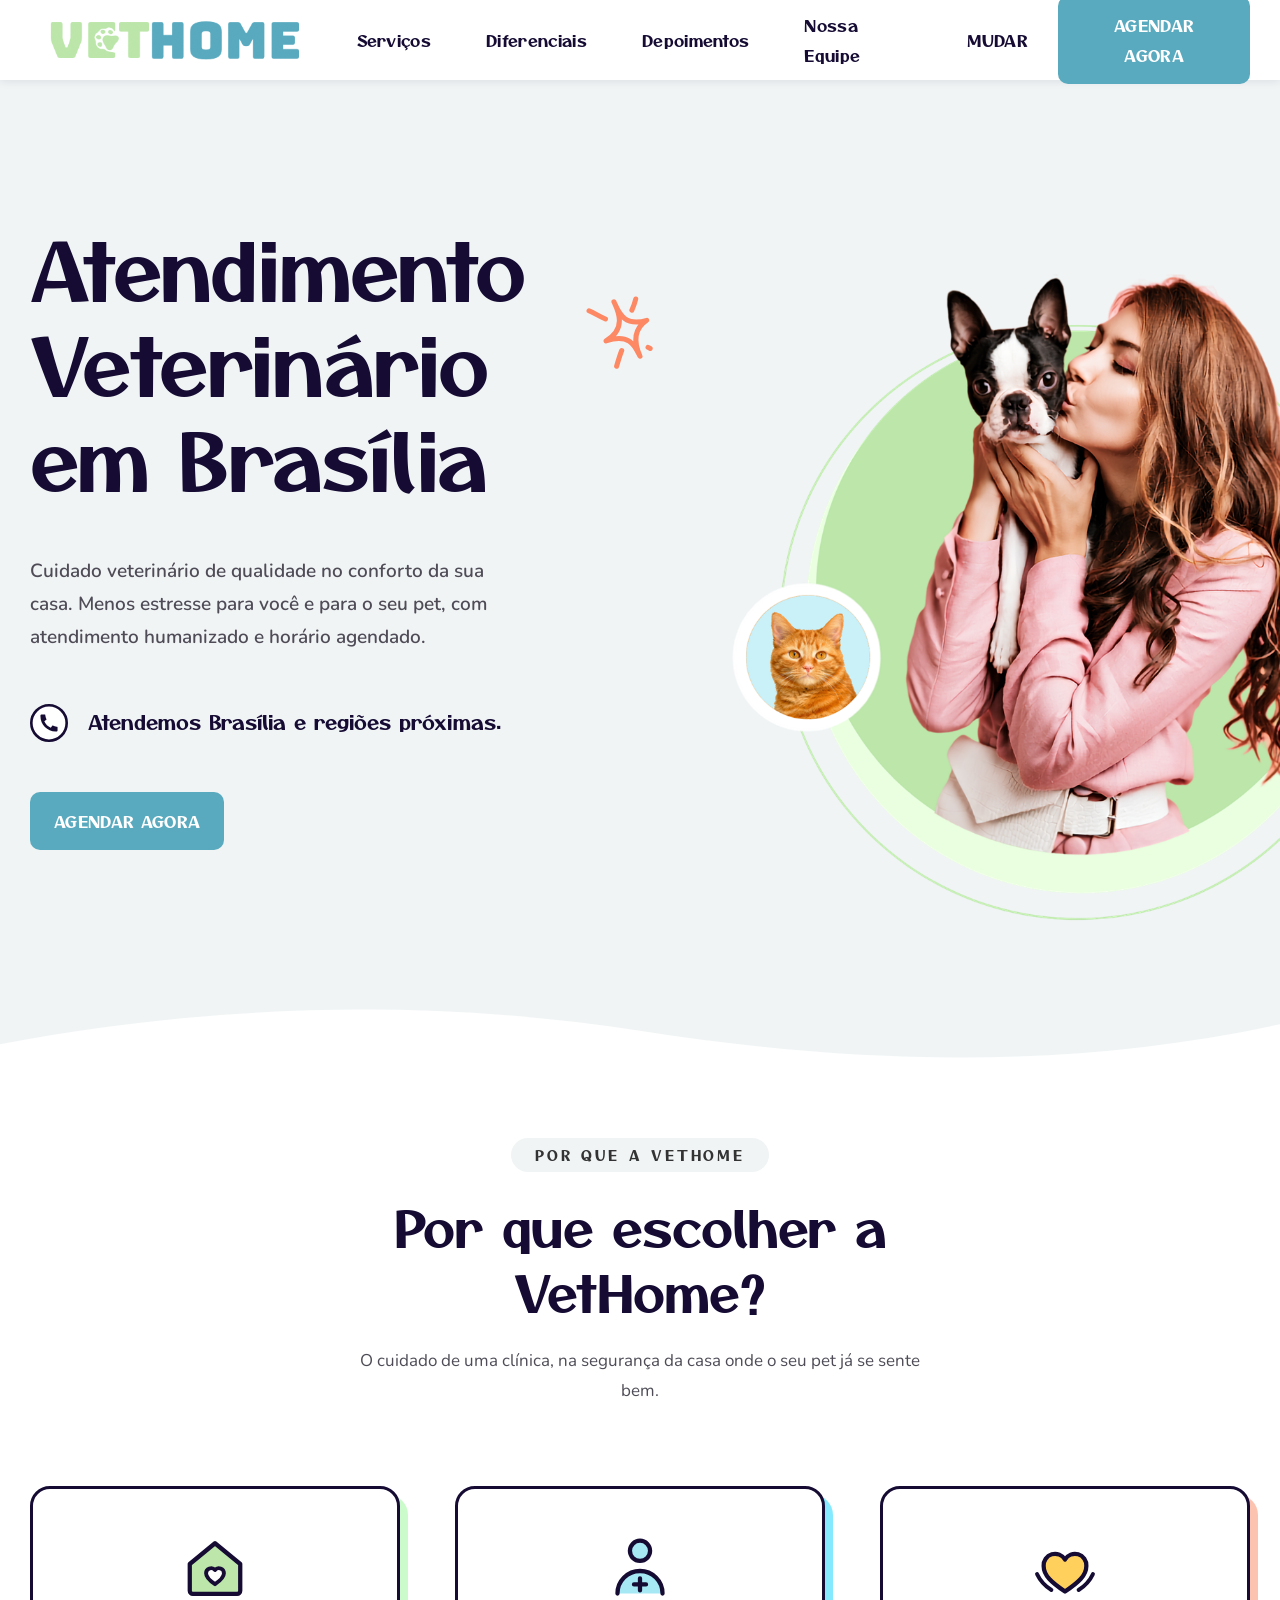
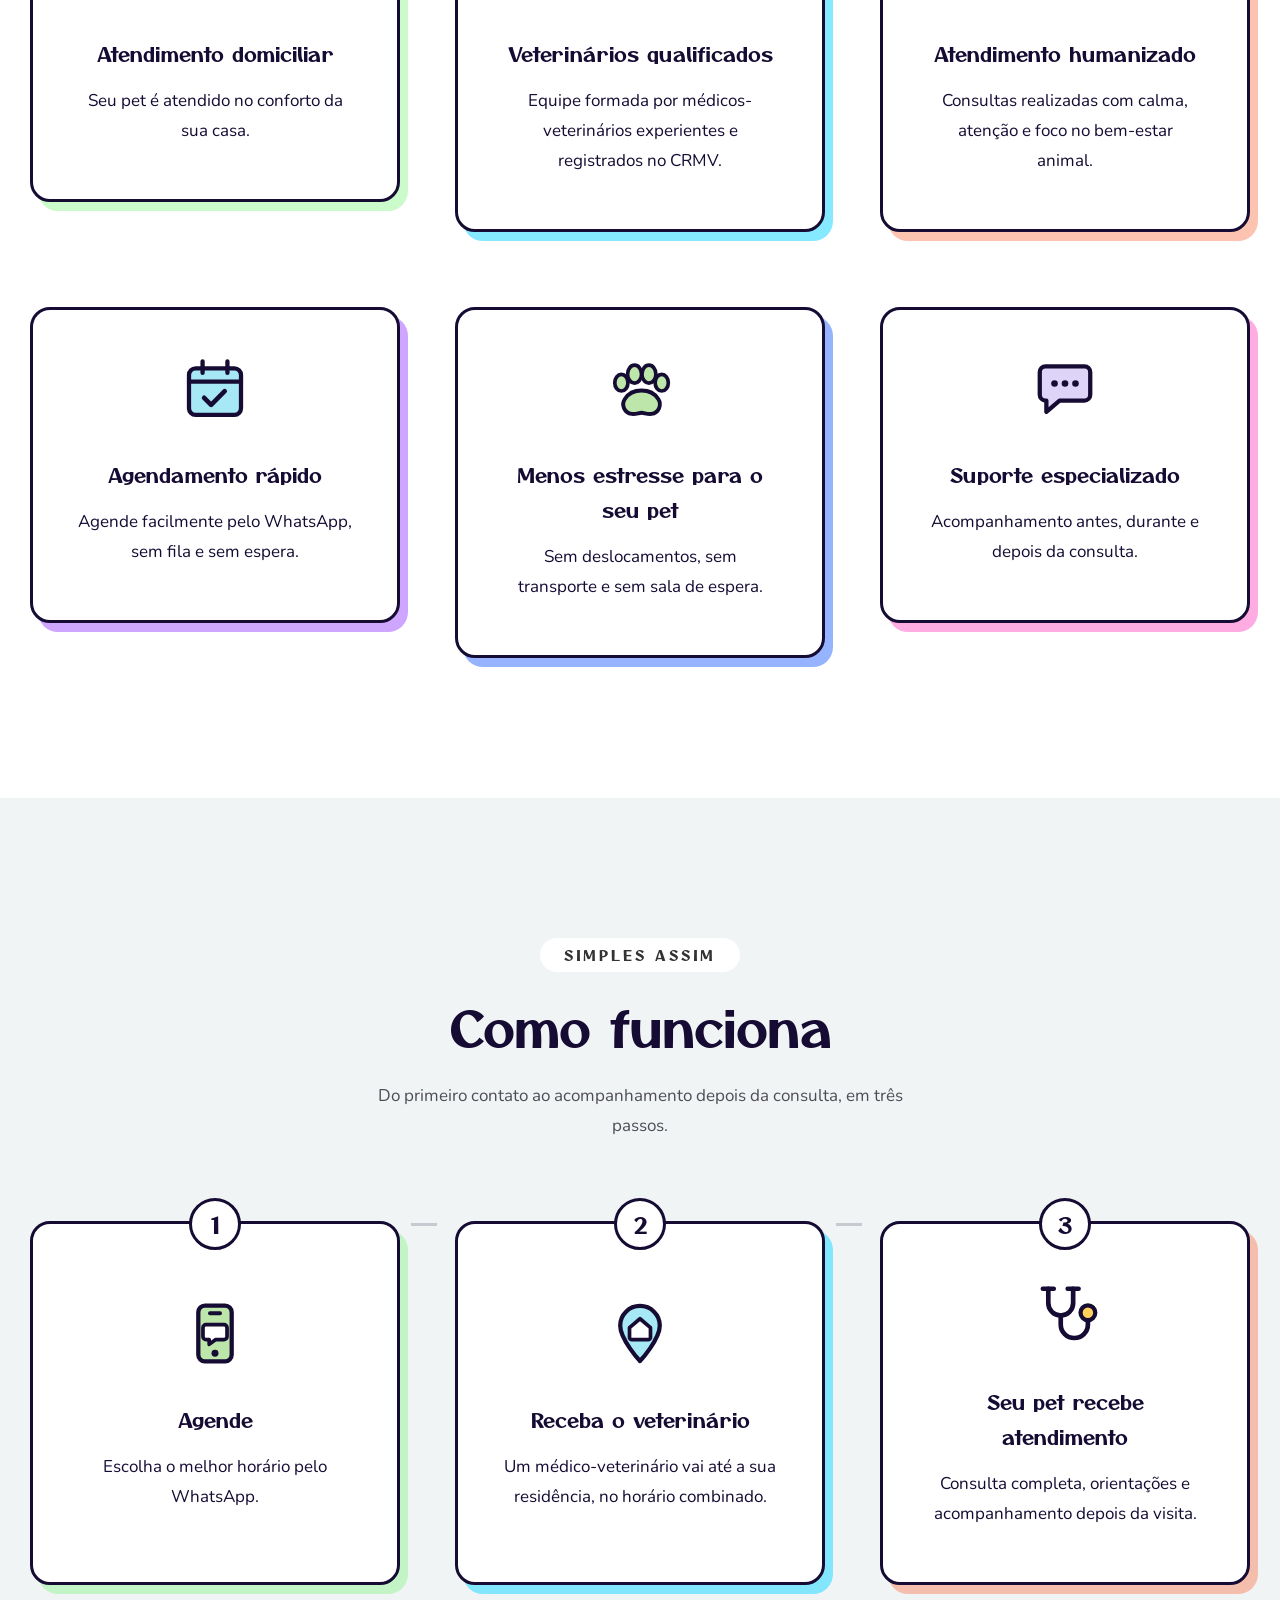
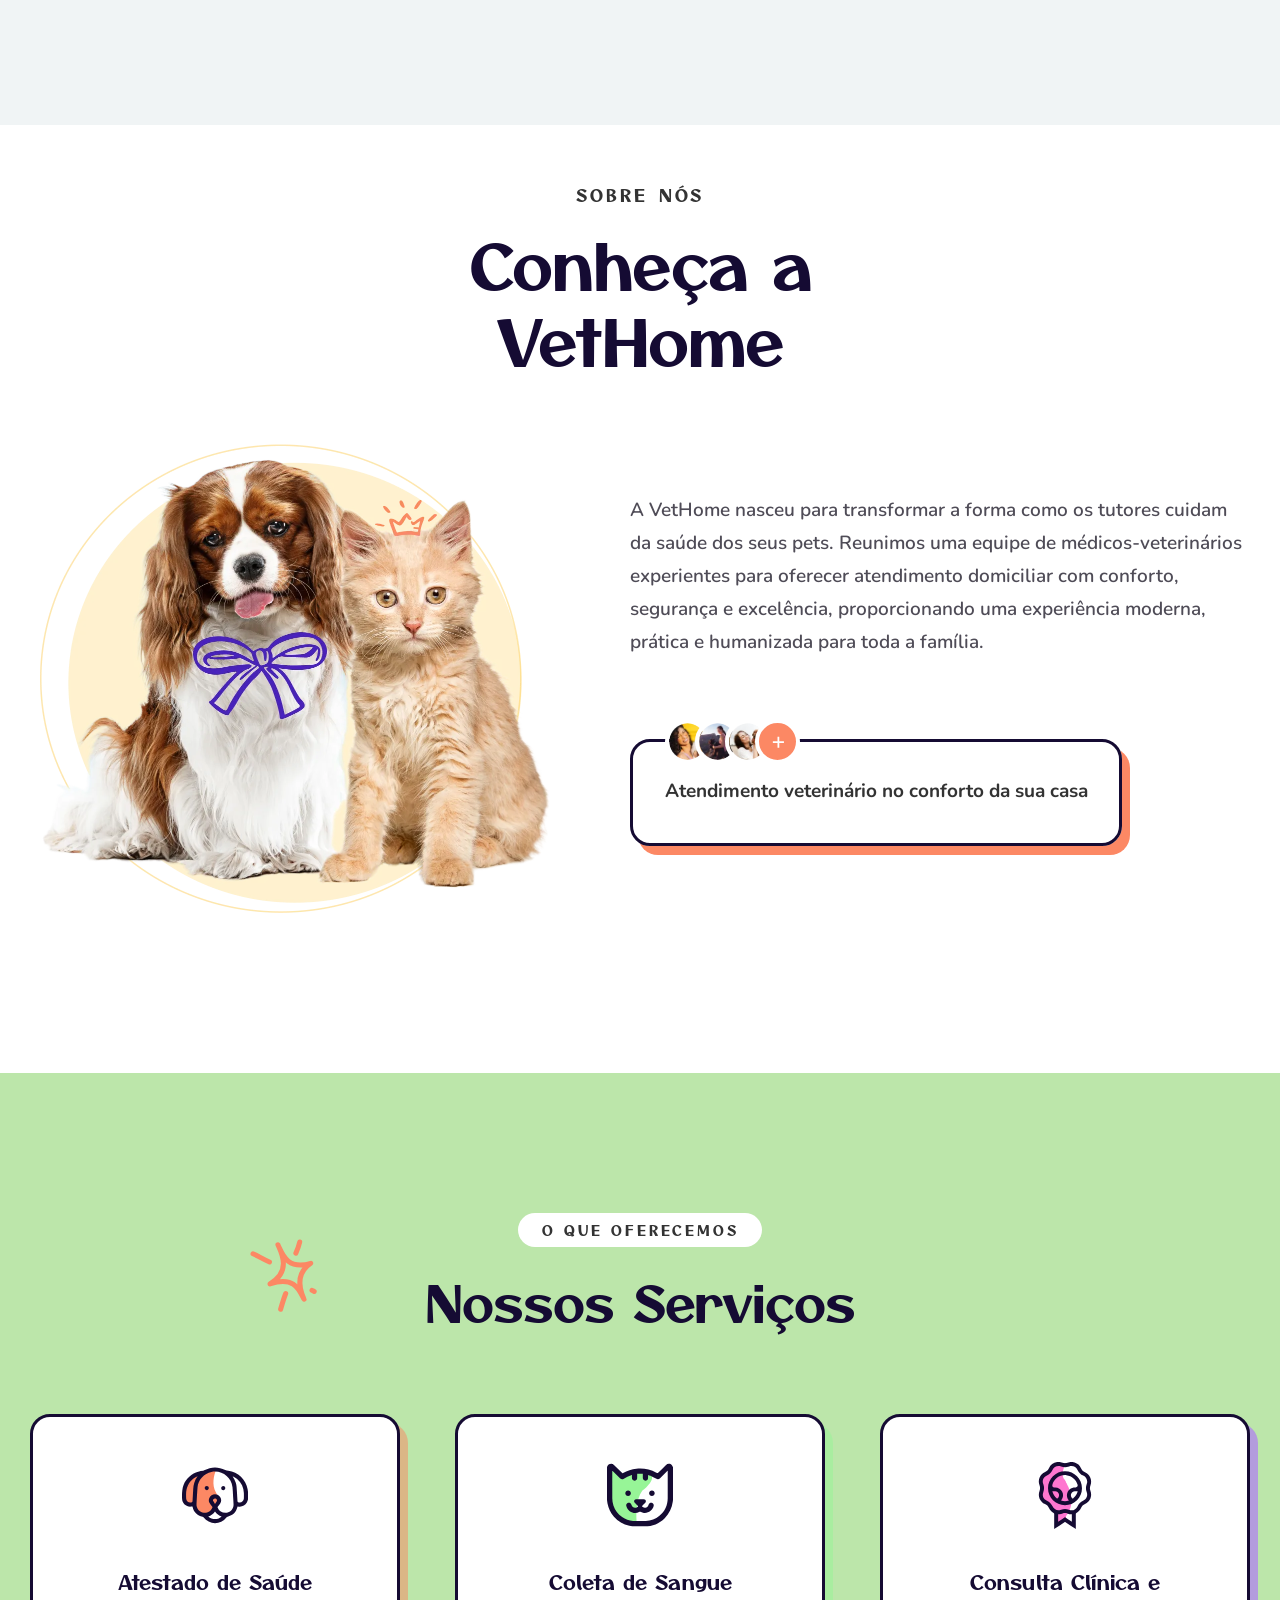
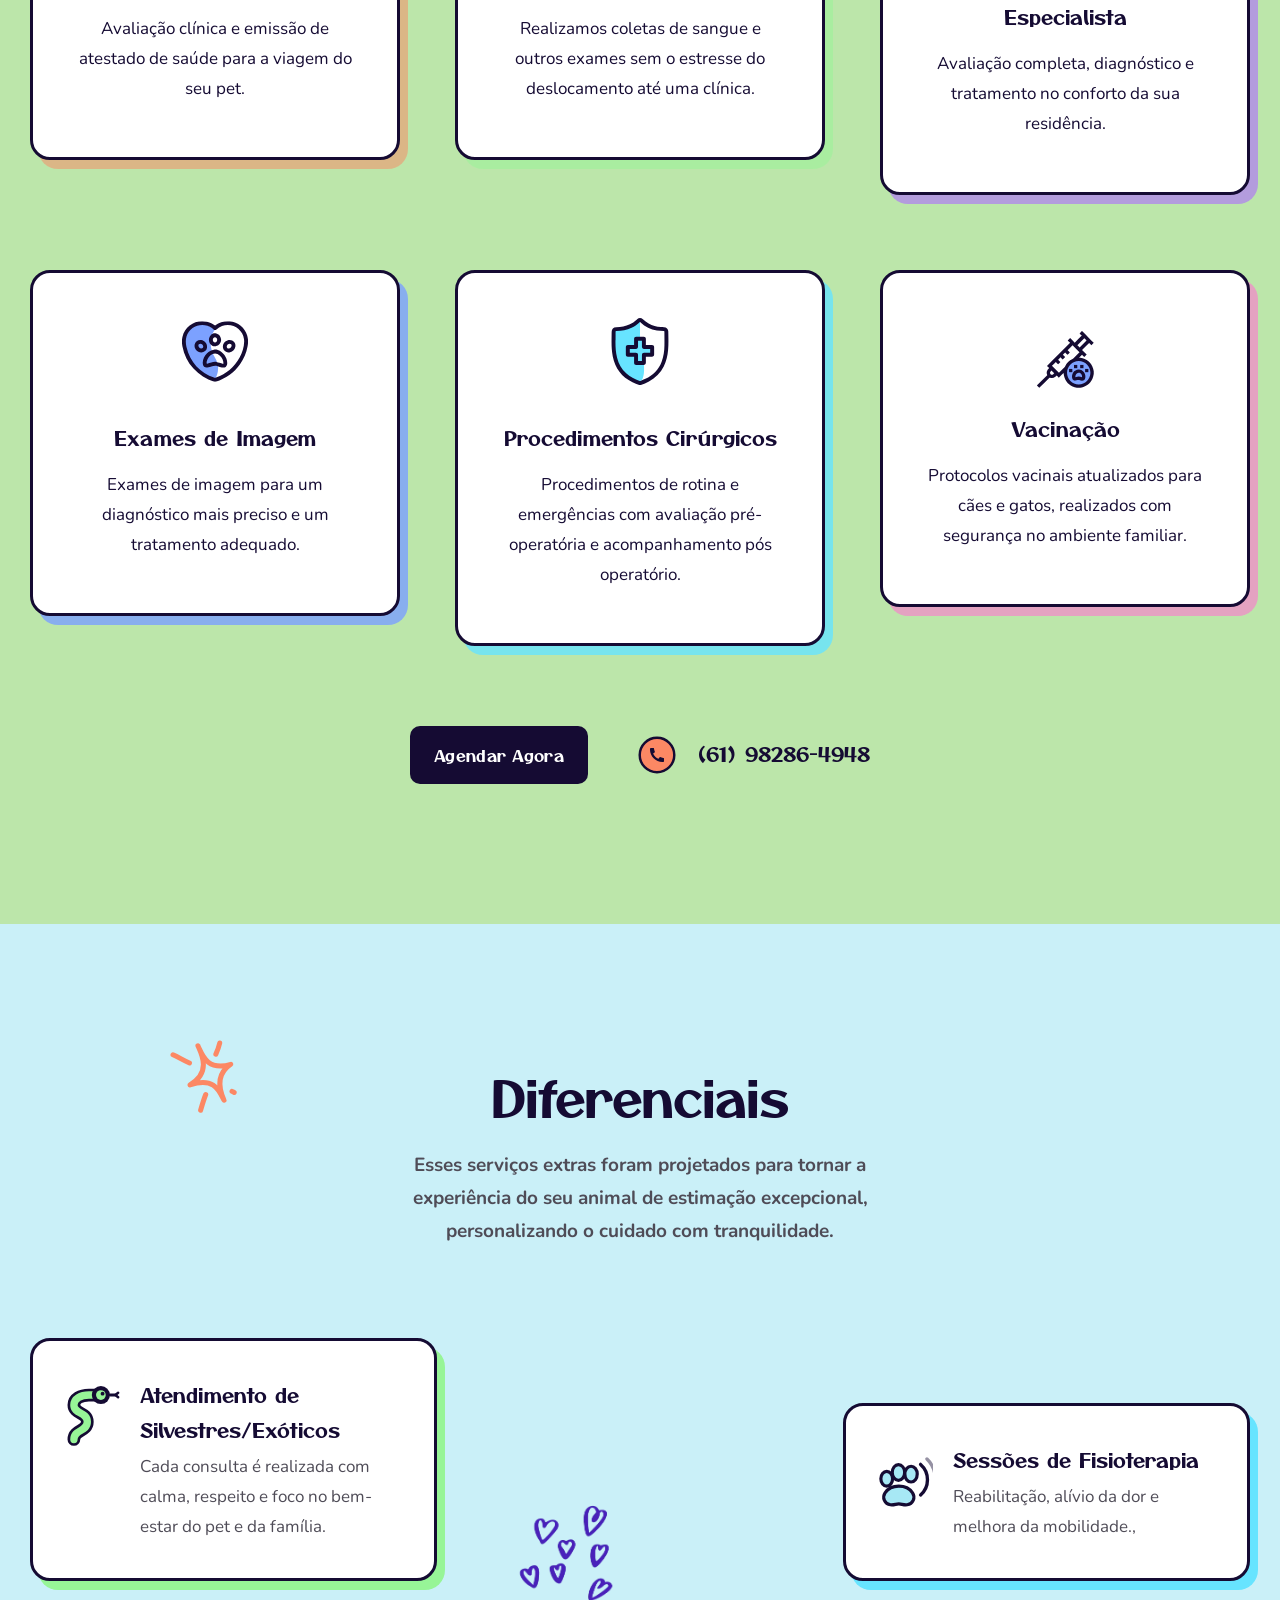
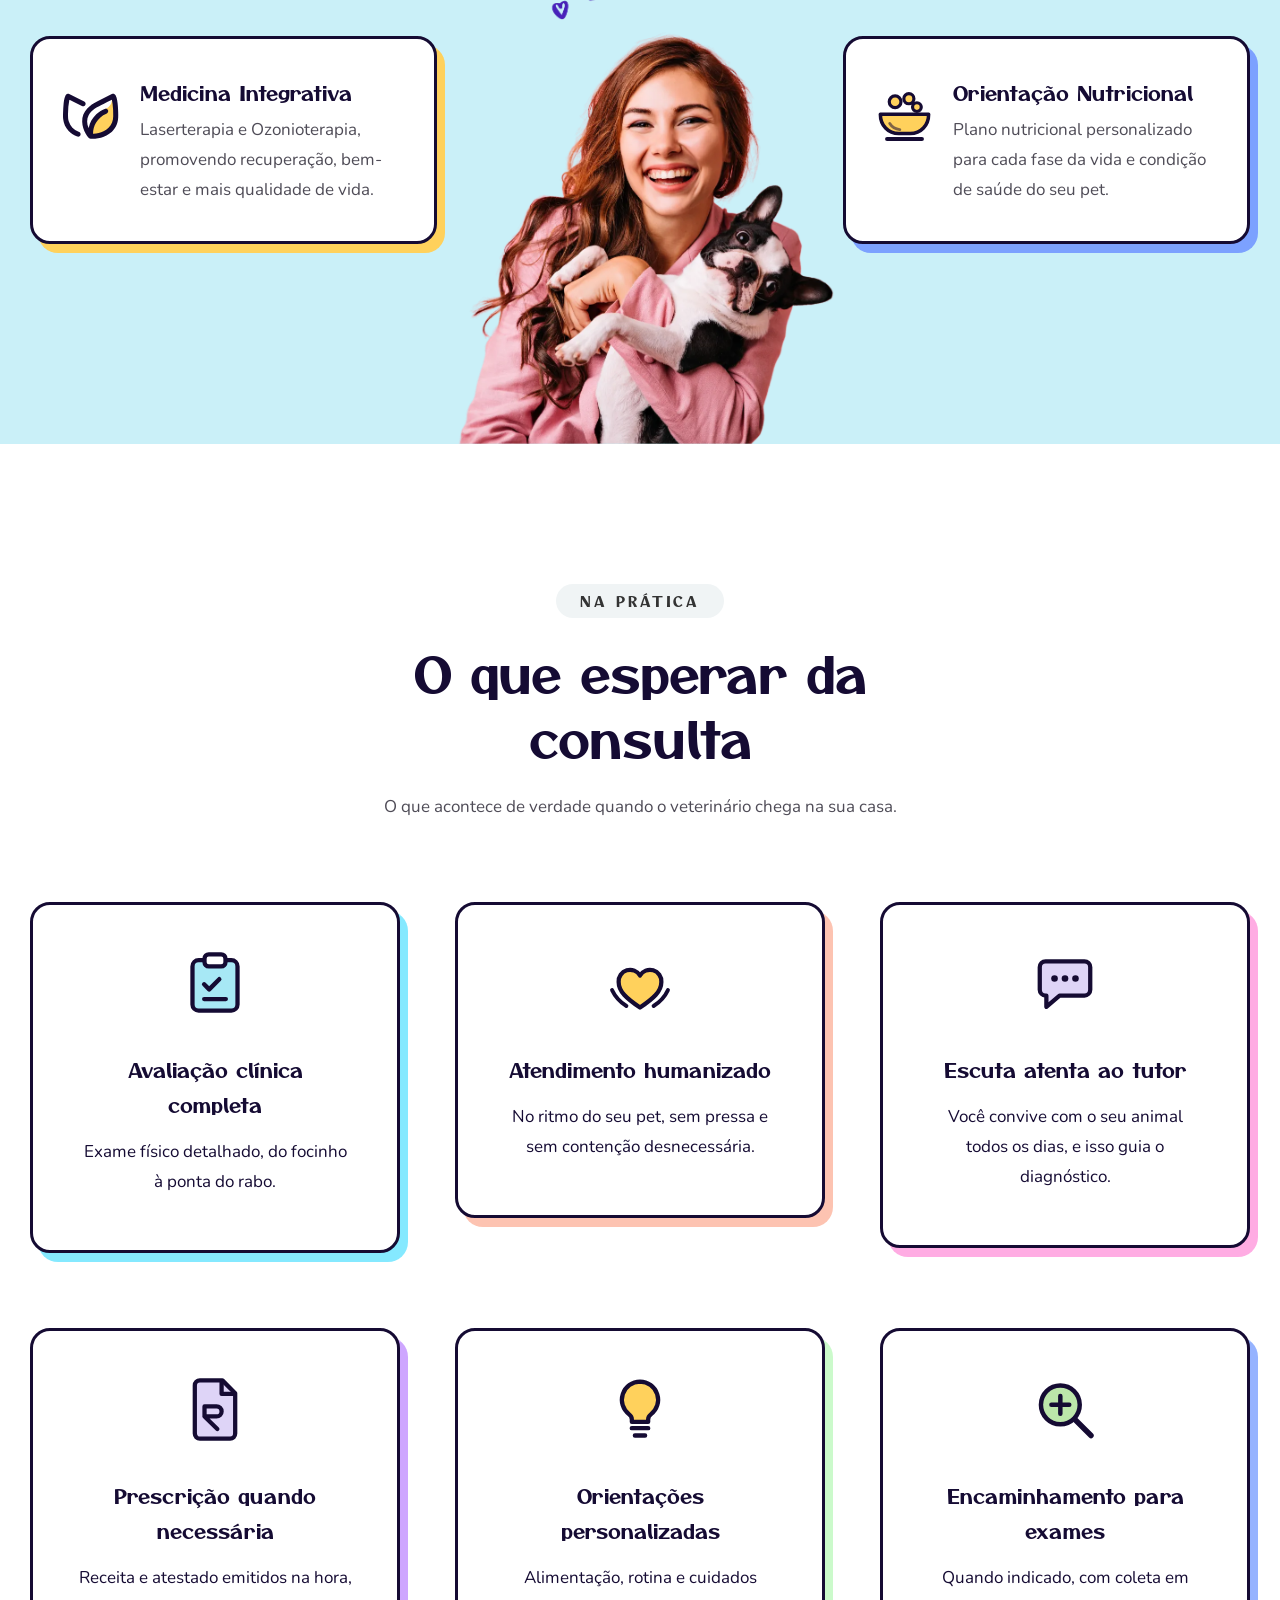
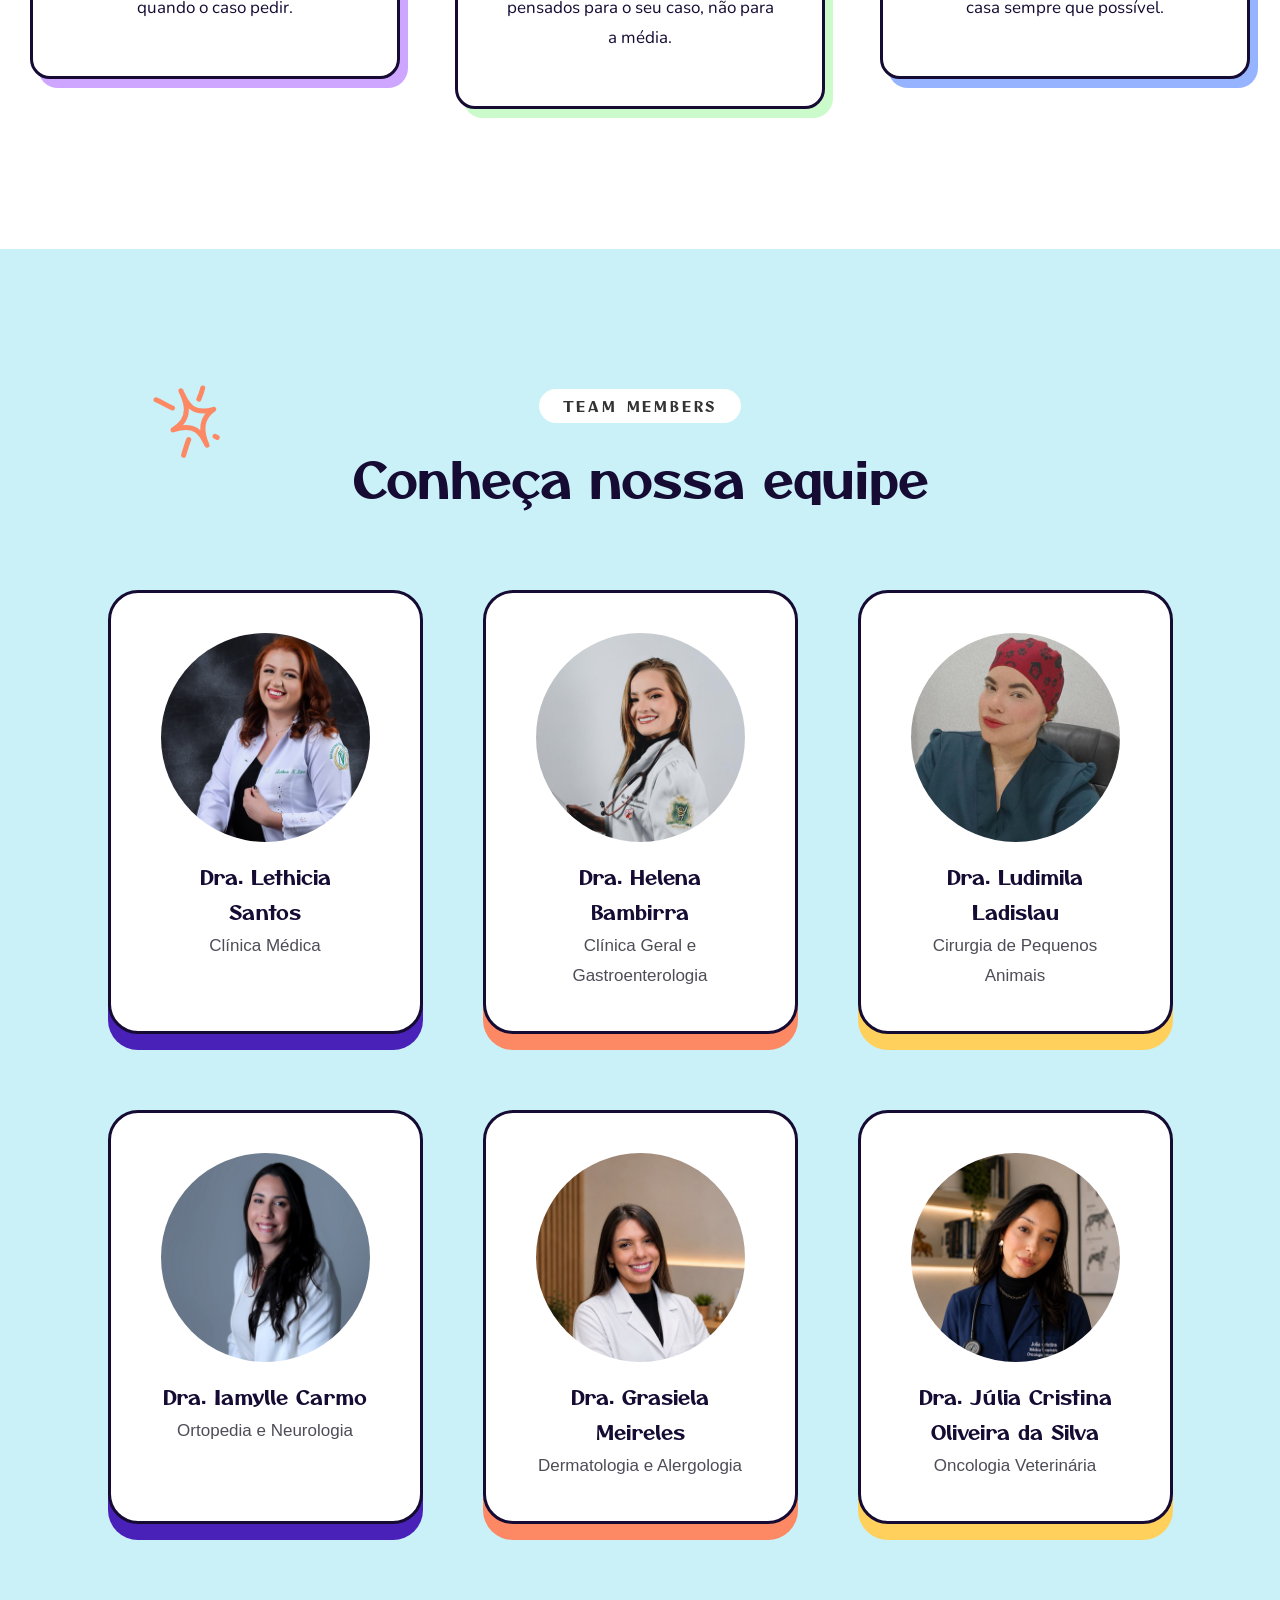
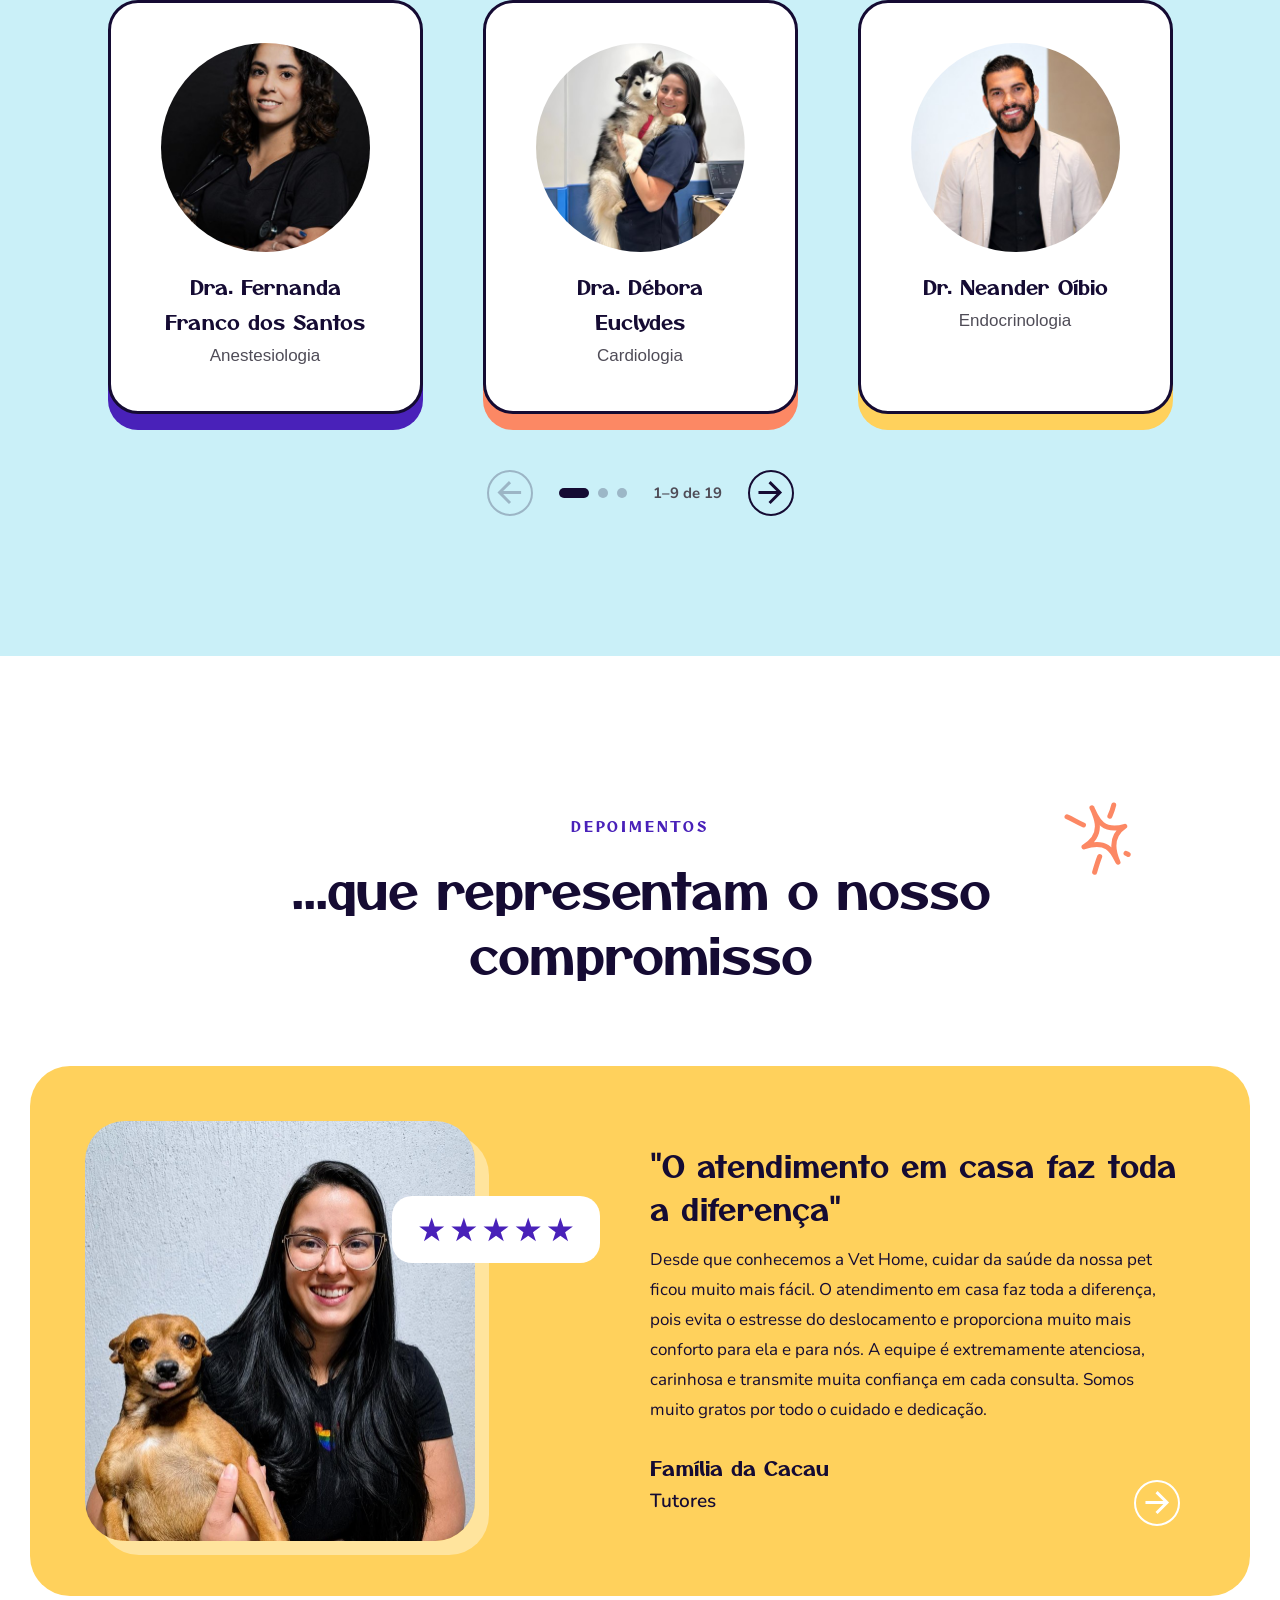
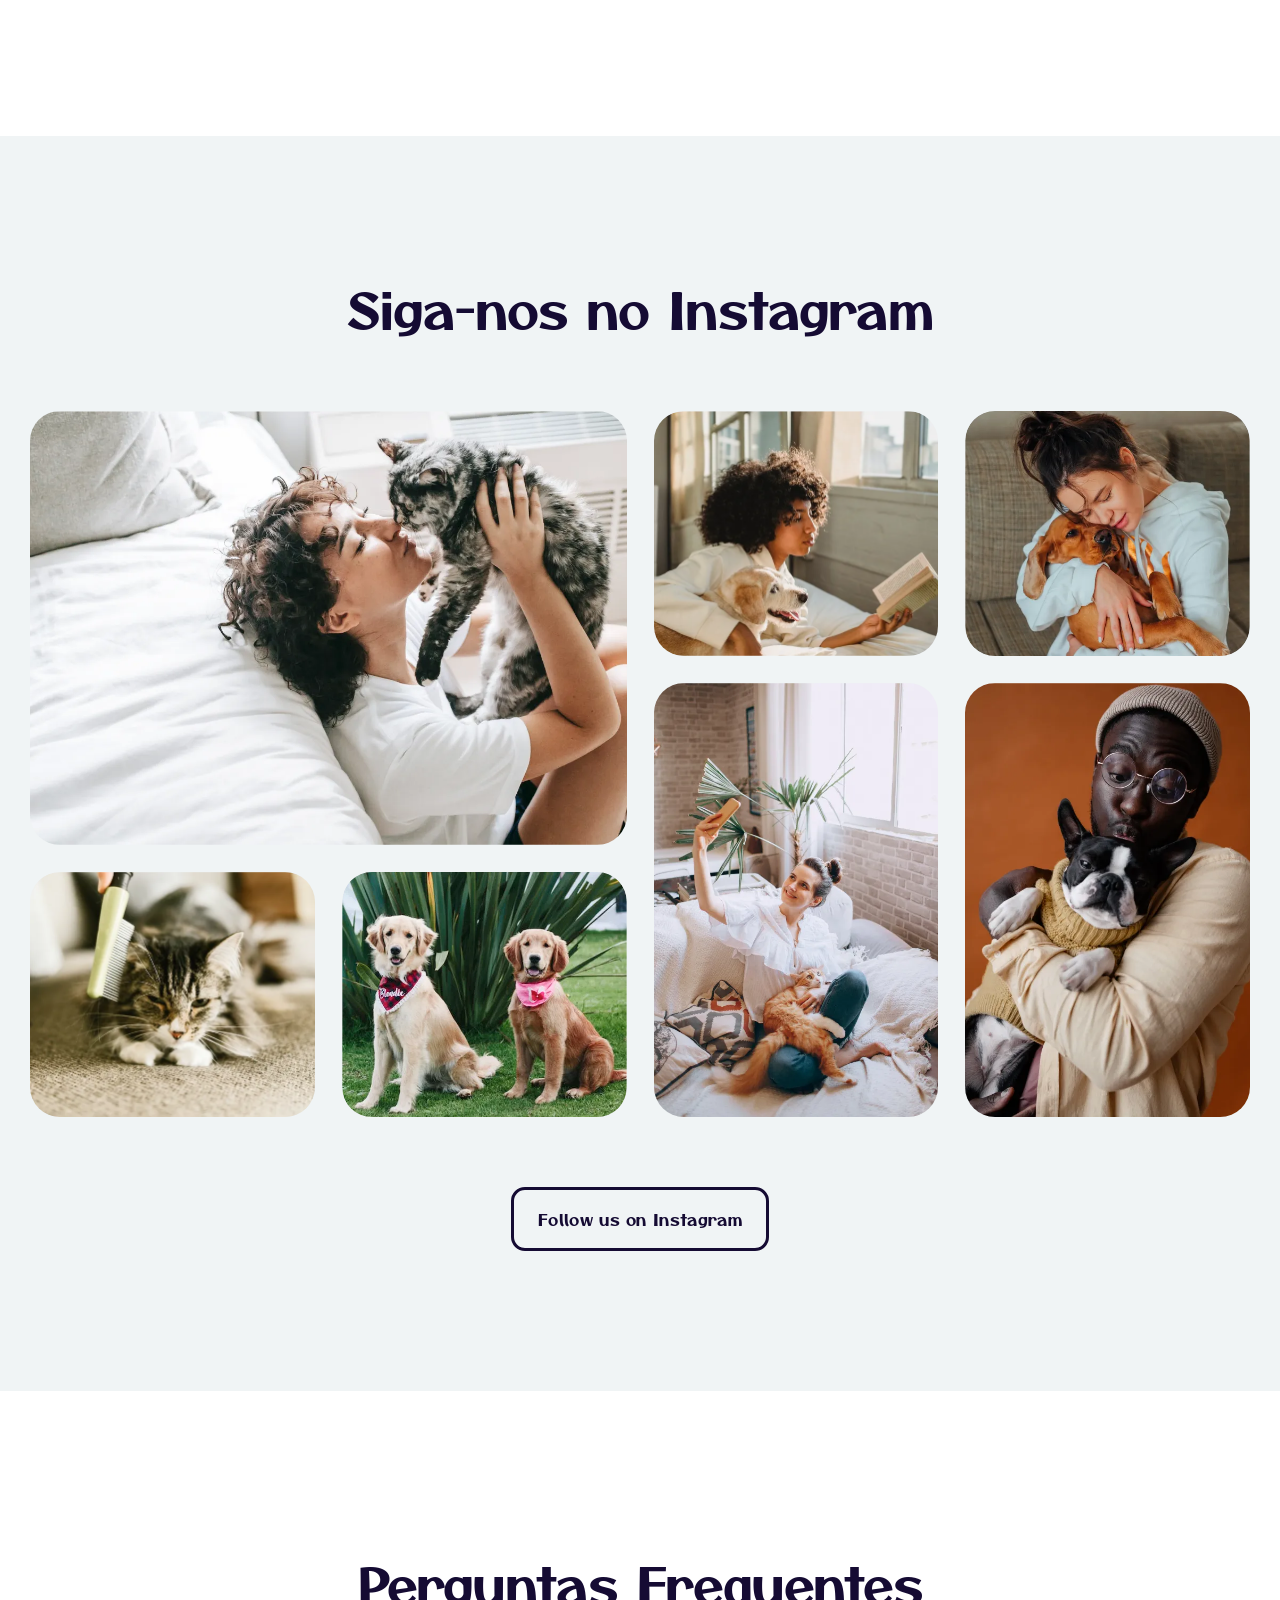
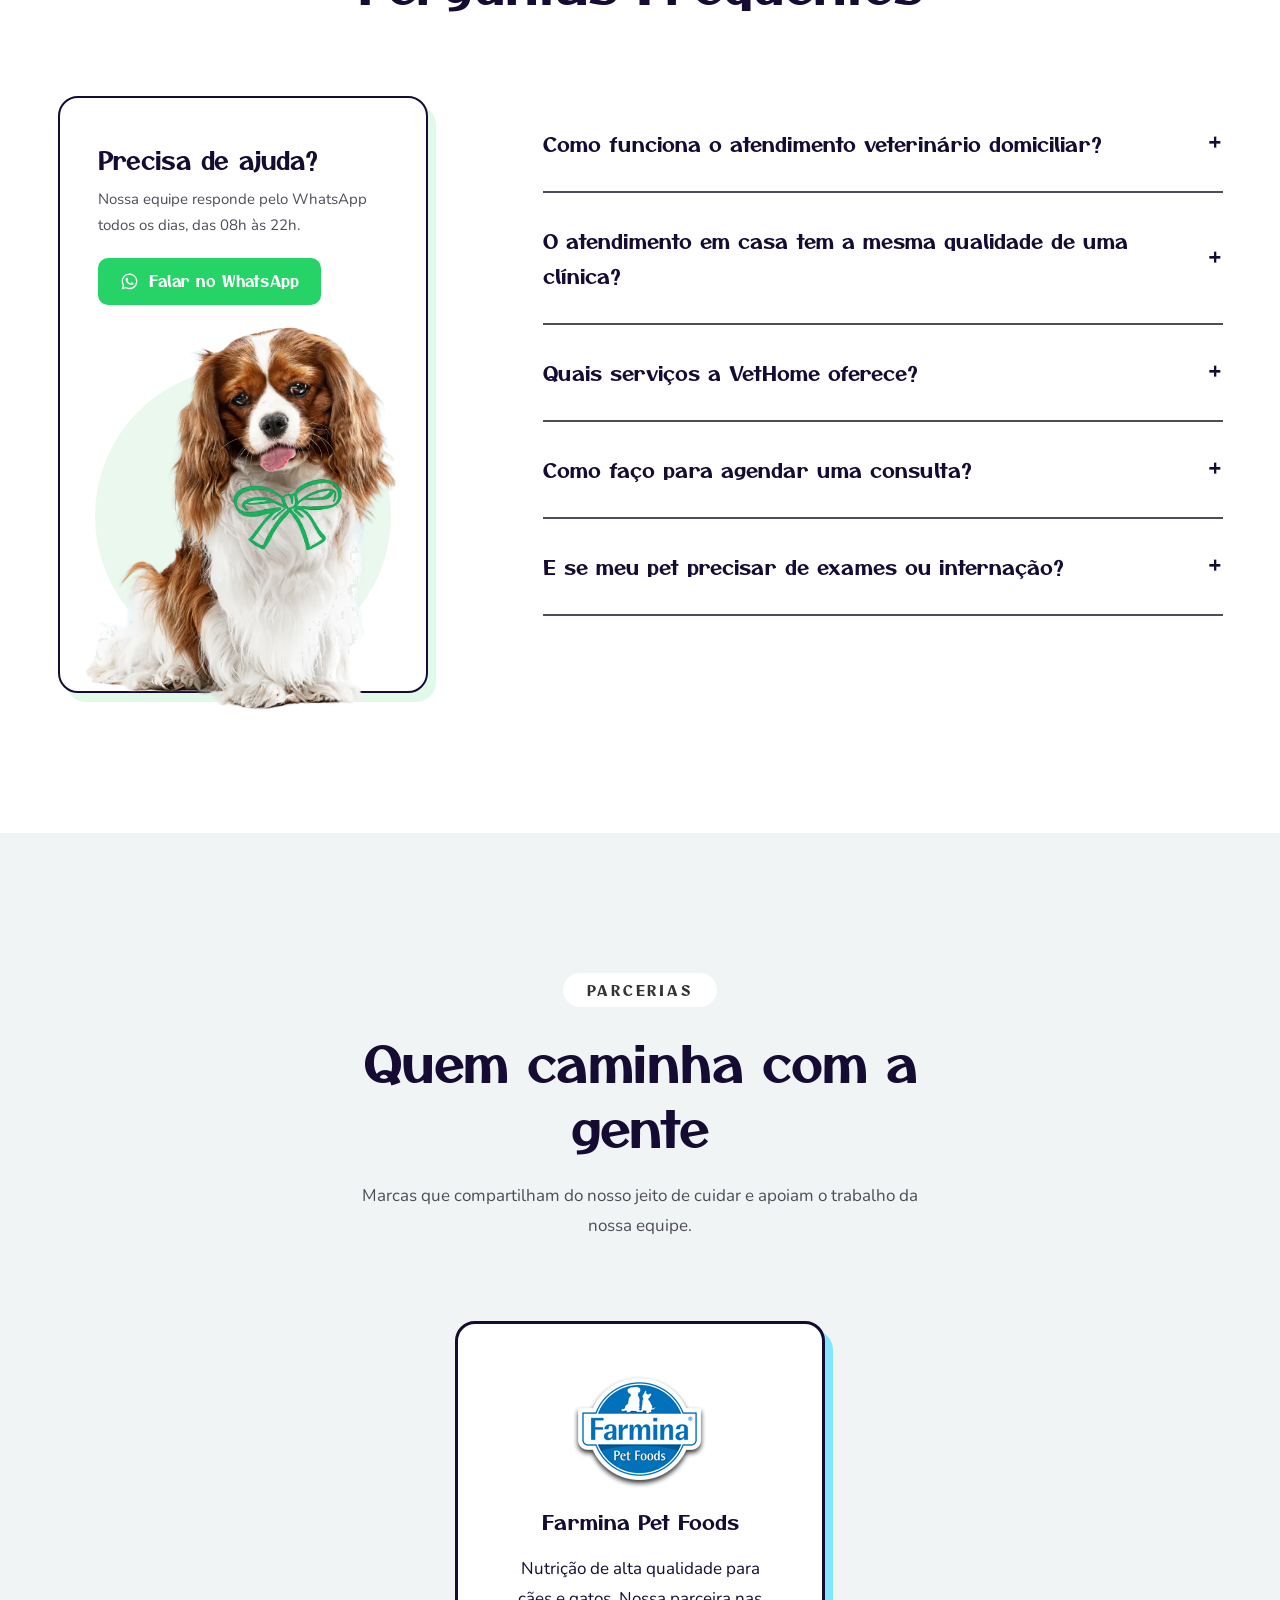
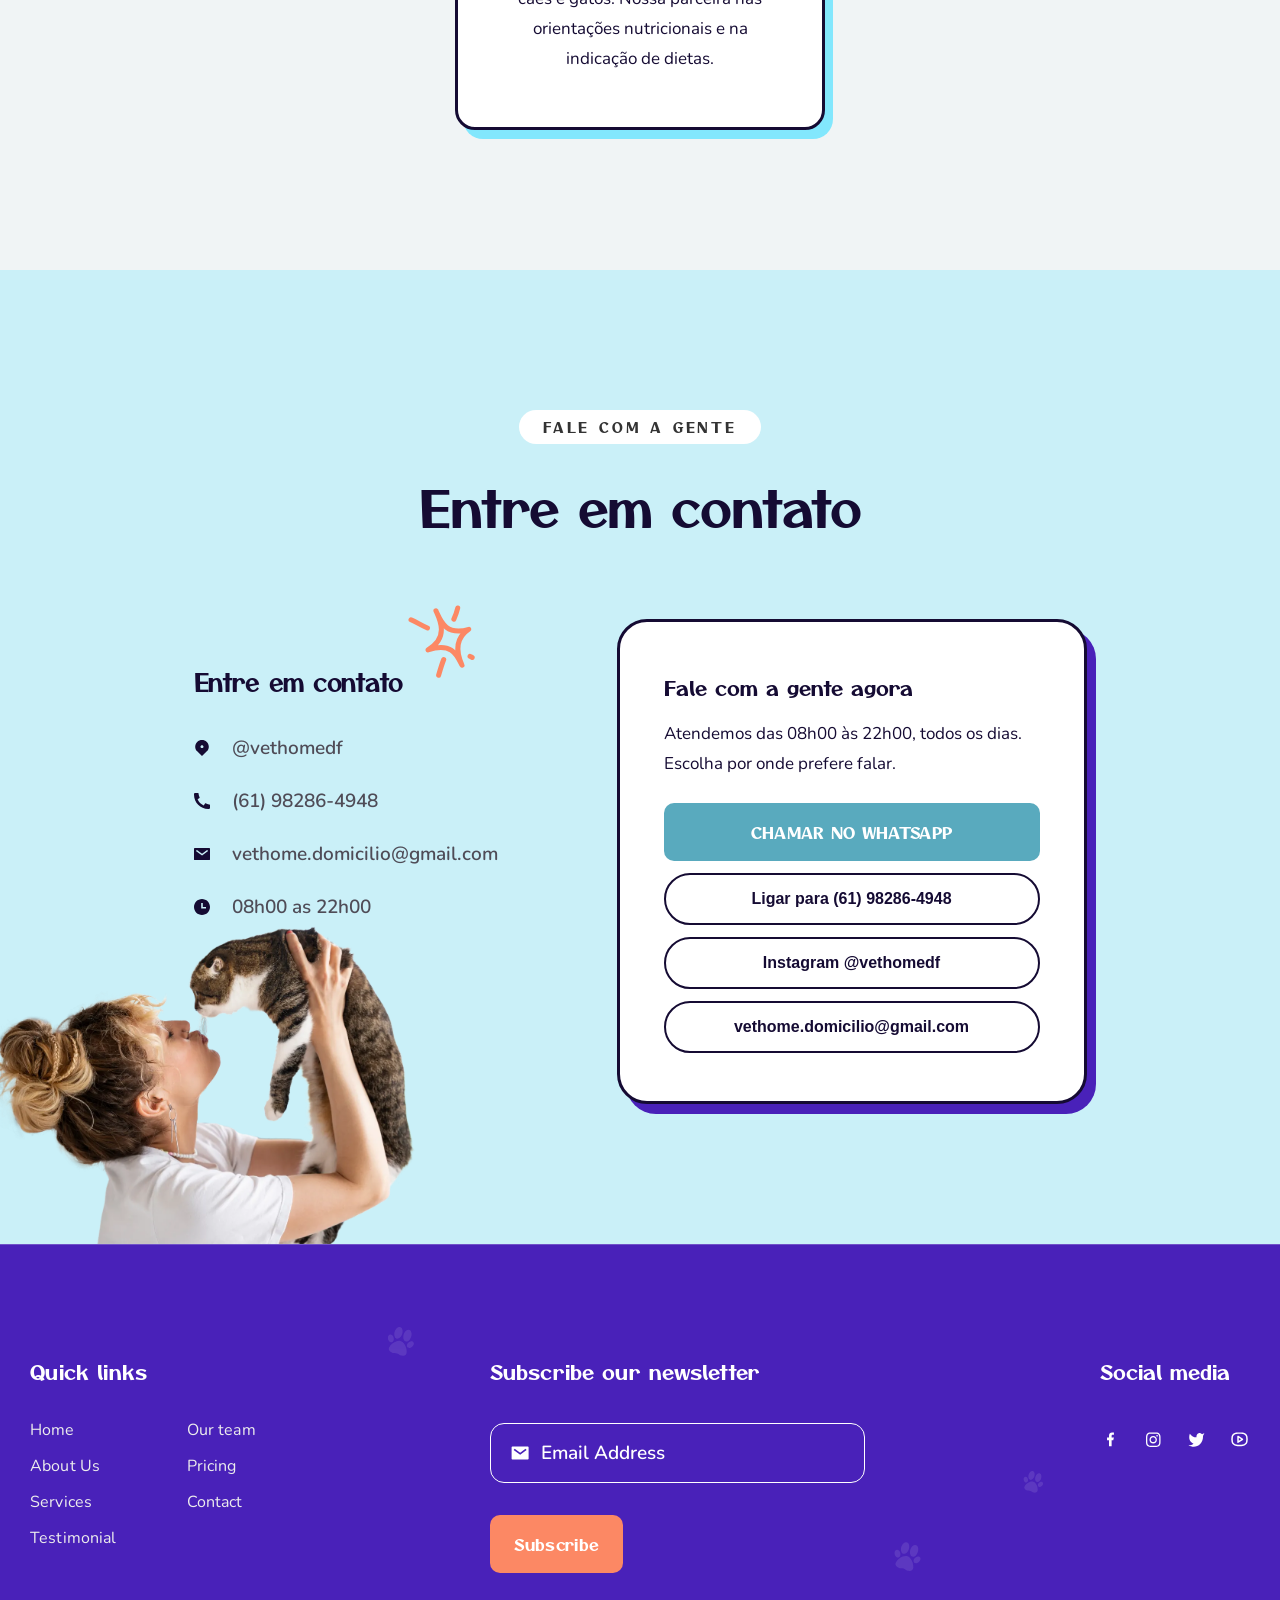
==== site/index.html @ 67694fbf "Add site folder with all assets, CSS, JS and HTML - Complete site structure with index.html - CSS fi" ====
<!DOCTYPE html><!-- This site was created in Webflow. https://webflow.com --><!-- Last Published: Tue Aug 04 2026 15:38:13 GMT+0000 (Coordinated Universal Time) --><html data-wf-domain="vet-home---backup.webflow.io" data-wf-page="6a5f7b1cd7d1481d2ef9ea24" data-wf-site="6a5f7b1ad7d1481d2ef9e9a2" data-wf-status="1" lang="pt-BR"><head><meta charset="utf-8"/><title>VetHome — Atendimento Veterinário a Domicílio em Brasília</title><meta content="Spend quality time with your pet, providing them with affection, attention, and positive reinforcement." name="description"/><meta content="Pebo | Webflow HTML website template" property="og:title"/><meta content="Spend quality time with your pet, providing them with affection, attention, and positive reinforcement." property="og:description"/><meta content="assets/64c675632cff33c4e4741b38_Hero_Image_Wrapper.webp" property="og:image"/><meta content="Pebo | Webflow HTML website template" name="twitter:title"/><meta content="Spend quality time with your pet, providing them with affection, attention, and positive reinforcement." name="twitter:description"/><meta content="assets/64c675632cff33c4e4741b38_Hero_Image_Wrapper.webp" name="twitter:image"/><meta property="og:type" content="website"/><meta content="summary_large_image" name="twitter:card"/><meta content="width=device-width, initial-scale=1" name="viewport"/><meta content="Webflow" name="generator"/><link href="css/webflow.css" rel="stylesheet" type="text/css"/><link href="https://fonts.googleapis.com" rel="preconnect"/><link href="https://fonts.gstatic.com" rel="preconnect" crossorigin="anonymous"/><script src="js/vendor/webfont.js" type="text/javascript"></script><script type="text/javascript">WebFont.load({  google: {    families: ["Nunito:400,500,600"]  }});</script><script type="text/javascript">!function(o,c){var n=c.documentElement,t=" w-mod-";n.className+=t+"js",("ontouchstart"in o||o.DocumentTouch&&c instanceof DocumentTouch)&&(n.className+=t+"touch")}(window,document);</script><link href="assets/favicon.ico" rel="shortcut icon" type="image/x-icon"/><link href="assets/webclip.png" rel="apple-touch-icon"/><link href="css/vethome.css" rel="stylesheet" type="text/css"/></head><body><div class="navbar-wrapper"><div data-w-id="b64050fb-33a9-2d16-f017-9319c18e2dc5" data-animation="over-right" data-collapse="medium" data-duration="400" data-easing="ease" data-easing2="ease" role="banner" class="navbar w-nav"><div class="nav-container"><a href="/" aria-current="page" class="brand w-nav-brand w--current"><img src="assets/6a5f7b1cd7d1481d2ef9ea4c_Logo.svg" loading="lazy" alt="" class="logo"/></a><div class="overlay"></div><nav role="navigation" class="nav-menu w-nav-menu"><div class="nav-menu-wrapper"><a href="/" aria-current="page" class="nav-logo-wrapper w-inline-block w--current"><img src="assets/logo-vethome.png" loading="lazy" width="300" height="Auto" alt="" class="image"/><img src="assets/6a5f7b1cd7d1481d2ef9ea4c_Logo.svg" loading="lazy" alt="" class="nav-logo-mobile"/></a><div class="nav-links-wrapper"><a href="#Service" class="navigation w-nav-link">Serviços</a><a href="#Feature" class="navigation w-nav-link">Diferenciais</a><a href="#Testimonial" class="navigation w-nav-link">Depoimentos</a><a href="#Our-Team" class="navigation w-nav-link">Nossa Equipe</a><a href="#Pricing" class="navigation w-nav-link">MUDAR</a></div><div class="nav-buttons-wrapper"><a href="#Contact" class="primary-button dark-hover-effect w-button">AGENDAR AGORA</a></div></div></nav><div class="menu-button w-nav-button"><div class="menu-icon-wrapper"><img src="assets/6a5f7b1cd7d1481d2ef9ea88_menu_Icon.png" loading="lazy" alt="Menu Icon" class="menu-icon"/></div><div class="menu-animation"><div class="top-line"></div><div class="middle-line"></div><div class="bottom-line"></div></div></div></div><div class="shadow-bg-color"></div></div></div><section class="hero-section"><div class="w-layout-blockcontainer main-container w-container"><div class="hero-container"><div class="hero-text-wrapper"><h1 class="display">Atendimento Veterinário em Brasília</h1><div class="hero-para-wrapper"><p class="paragraph-big">Cuidado veterinário de qualidade no conforto da sua casa. Menos estresse para você e para o seu pet, com atendimento humanizado e horário agendado.</p></div><a href="tel:1234567890" class="phone-link hero w-inline-block"><img src="assets/6a5f7b1cd7d1481d2ef9ea6b_Team_Phone_Icon.svg" loading="lazy" alt="" class="phone-icon"/><div class="h6">Atendemos Brasília e regiões próximas.</div></a><a href="#Service" class="primary-button dark-hover-effect w-button">AGENDAR AGORA</a><img src="assets/6a5f7b1cd7d1481d2ef9ea4d_Decorative.svg" loading="lazy" alt="" class="decorative hero"/></div><div class="hero-image-wrapper"><img src="assets/hero-vethome.png" loading="lazy" sizes="(max-width: 767px) 100vw, (max-width: 991px) 728px, 940px" srcset="assets/hero-vethome-p-500.png 500w, assets/hero-vethome-p-800.png 800w, assets/hero-vethome-p-1080.png 1080w, assets/hero-vethome.png 1578w" alt="" class="hero-image"/></div></div></div></section><section class="service-section secao-porque"><div class="w-layout-blockcontainer main-container w-container"><div class="service-container"><div class="service-heading-wrapper"><div class="tag"><div class="upper-heading">Por que a VetHome</div></div><h3 class="h1">Por que escolher a VetHome?</h3><p class="paragraph dark-grey-color secao-sub">O cuidado de uma clínica, na segurança da casa onde o seu pet já se sente bem.</p></div><div class="service-blocks-wrapper"><div class="service-block shadow green-shadow"><img src="assets/ic/ic-casa.svg" loading="lazy" alt="" class="service-block-icon"/><h4 class="h6">Atendimento domiciliar</h4><p class="paragraph dark-font-color">Seu pet é atendido no conforto da sua casa.</p></div><div class="service-block shadow light-blue-shadow"><img src="assets/ic/ic-vet.svg" loading="lazy" alt="" class="service-block-icon"/><h4 class="h6">Veterinários qualificados</h4><p class="paragraph dark-font-color">Equipe formada por médicos-veterinários experientes e registrados no CRMV.</p></div><div class="service-block shadow orange-shadow"><img src="assets/ic/ic-coracao-maos.svg" loading="lazy" alt="" class="service-block-icon"/><h4 class="h6">Atendimento humanizado</h4><p class="paragraph dark-font-color">Consultas realizadas com calma, atenção e foco no bem-estar animal.</p></div><div class="service-block shadow light-purple-shadow"><img src="assets/ic/ic-calendario.svg" loading="lazy" alt="" class="service-block-icon"/><h4 class="h6">Agendamento rápido</h4><p class="paragraph dark-font-color">Agende facilmente pelo WhatsApp, sem fila e sem espera.</p></div><div class="service-block shadow violet-shadow"><img src="assets/ic/ic-patinha.svg" loading="lazy" alt="" class="service-block-icon"/><h4 class="h6">Menos estresse para o seu pet</h4><p class="paragraph dark-font-color">Sem deslocamentos, sem transporte e sem sala de espera.</p></div><div class="service-block shadow pink-shadow"><img src="assets/ic/ic-chat.svg" loading="lazy" alt="" class="service-block-icon"/><h4 class="h6">Suporte especializado</h4><p class="paragraph dark-font-color">Acompanhamento antes, durante e depois da consulta.</p></div></div></div></div></section><section class="service-section secao-como"><div class="w-layout-blockcontainer main-container w-container"><div class="service-container"><div class="service-heading-wrapper"><div class="tag"><div class="upper-heading">Simples assim</div></div><h3 class="h1">Como funciona</h3><p class="paragraph dark-grey-color secao-sub">Do primeiro contato ao acompanhamento depois da consulta, em três passos.</p></div><div class="service-blocks-wrapper passos-wrapper"><div class="service-block shadow green-shadow passo-block"><span class="passo-numero">1</span><img src="assets/ic/ic-celular.svg" loading="lazy" alt="" class="service-block-icon"/><h4 class="h6">Agende</h4><p class="paragraph dark-font-color">Escolha o melhor horário pelo WhatsApp.</p></div><div class="service-block shadow light-blue-shadow passo-block"><span class="passo-numero">2</span><img src="assets/ic/ic-mapa.svg" loading="lazy" alt="" class="service-block-icon"/><h4 class="h6">Receba o veterinário</h4><p class="paragraph dark-font-color">Um médico-veterinário vai até a sua residência, no horário combinado.</p></div><div class="service-block shadow orange-shadow passo-block"><span class="passo-numero">3</span><img src="assets/ic/ic-estetoscopio.svg" loading="lazy" alt="" class="service-block-icon"/><h4 class="h6">Seu pet recebe atendimento</h4><p class="paragraph dark-font-color">Consulta completa, orientações e acompanhamento depois da visita.</p></div></div></div></div></section><section class="about-section"><div class="w-layout-blockcontainer main-container w-container"><div class="about-container"><div class="upper-heading">Sobre nós</div><div class="about-heading-wrapper"><h2 class="h1">Conheça a VetHome</h2></div><div class="about-row"><div class="about-image-wrapper"><img src="assets/6a5f7b1cd7d1481d2ef9ea4e_About_Image.webp" loading="lazy" sizes="(max-width: 767px) 100vw, (max-width: 991px) 728px, 940px" srcset="assets/6a5f7b1cd7d1481d2ef9ea4e_About_Image-p-500.png 500w, assets/6a5f7b1cd7d1481d2ef9ea4e_About_Image-p-800.png 800w, assets/6a5f7b1cd7d1481d2ef9ea4e_About_Image.webp 1060w" alt="About Image
" class="about-image"/></div><div class="about-text-wrapper"><p class="paragraph-big">A VetHome nasceu para transformar a forma como os tutores cuidam da saúde dos seus pets. Reunimos uma equipe de médicos-veterinários experientes para oferecer atendimento domiciliar com conforto, segurança e excelência, proporcionando uma experiência moderna, prática e humanizada para toda a família.</p><div class="about-text shadow orange-shadow"><div class="clients-profile-wrapper"><img src="assets/6a5f7b1cd7d1481d2ef9ea5c_Mask_group.webp" loading="lazy" alt="Client Image" class="client-profile"/><img src="assets/6a5f7b1cd7d1481d2ef9ea5a_Mask_group-1.webp" loading="lazy" alt="Client Image" class="client-profile"/><img src="assets/6a5f7b1cd7d1481d2ef9ea5b_Mask_group-2.webp" loading="lazy" alt="Client Image" class="client-profile"/><div class="client-profile with-bg-color"><img src="assets/6a5f7b1cd7d1481d2ef9ea5d_Plus_Icon.svg" loading="lazy" alt="plus icon" class="plus-icon"/></div></div><div class="paragraph-big"><strong>Atendimento veterinário no conforto da sua casa</strong></div></div></div></div></div></div><div id="About-us" class="anchor-div"></div></section><section class="service-section"><div class="w-layout-blockcontainer main-container w-container"><div class="service-container"><div class="service-heading-wrapper"><div class="tag"><div class="upper-heading">O que oferecemos</div></div><h3 class="h1">Nossos Serviços</h3><img src="assets/6a5f7b1cd7d1481d2ef9ea4d_Decorative.svg" loading="lazy" alt="" class="decorative service"/></div><div class="service-blocks-wrapper"><div class="service-block shadow orange-shadow"><img src="assets/6a5f7b1cd7d1481d2ef9ea4f_Group_40287.svg" loading="lazy" alt="Service icon" class="service-block-icon"/><h4 class="h6">Atestado de Saúde</h4><p class="paragraph dark-font-color">Avaliação clínica e emissão de atestado de saúde para a viagem do seu pet.</p></div><div class="service-block shadow green-shadow"><img src="assets/6a5f7b1cd7d1481d2ef9ea52_Group_40286.svg" loading="lazy" alt="Service icon" class="service-block-icon"/><h4 class="h6">Coleta de Sangue</h4><p class="paragraph dark-font-color">Realizamos coletas de sangue e outros exames sem o estresse do deslocamento até uma clínica.</p></div><div class="service-block shadow light-purple-shadow"><img src="assets/6a5f7b1cd7d1481d2ef9ea50_Group_40290.svg" loading="lazy" alt="Service icon" class="service-block-icon"/><h4 class="h6">Consulta Clínica e Especialista</h4><p class="paragraph dark-font-color">Avaliação completa, diagnóstico e tratamento no conforto da sua residência.</p></div><div class="service-block shadow violet-shadow"><img src="assets/6a5f7b1cd7d1481d2ef9ea55_Layer_1.svg" loading="lazy" alt="Service icon" class="service-block-icon"/><h4 class="h6">Exames de Imagem</h4><p class="paragraph dark-font-color">Exames de imagem para um diagnóstico mais preciso e um tratamento adequado.</p></div><div class="service-block shadow light-blue-shadow"><img src="assets/6a5f7b1cd7d1481d2ef9ea51_Group_40291.svg" loading="lazy" alt="Service icon" class="service-block-icon"/><h4 class="h6">Procedimentos Cirúrgicos</h4><p class="paragraph dark-font-color">Procedimentos de rotina e emergências com avaliação pré-operatória e acompanhamento pós operatório.</p></div><div class="service-block shadow pink-shadow"><img src="assets/6a5f7b1cd7d1481d2ef9ea61_Group_40370.svg" loading="lazy" alt="feature icon" class="feature-block-icon"/><h4 class="h6">Vacinação</h4><p class="paragraph dark-font-color">Protocolos vacinais atualizados para cães e gatos, realizados com segurança no ambiente familiar.</p></div></div><div class="btn-and-link-wrapper"><a href="#Contact" class="primary-button dark white-hover-effect w-button">Agendar Agora</a><a href="tel:1234567890" class="phone-link service w-inline-block"><img src="assets/6a5f7b1cd7d1481d2ef9ea56_Orange_Phone_Icon.svg" loading="lazy" alt="phone icon" class="phone-icon"/><div class="h6">(61) 98286-4948</div></a></div></div></div><div id="Service" class="anchor-div"></div></section><section class="feature-section"><div class="w-layout-blockcontainer main-container w-container"><div class="feature-container"><div class="feature-heading-wrapper"><h3 class="h1">Diferenciais</h3><p class="paragraph-big"><strong>Esses serviços extras foram projetados para tornar a experiência do seu animal de estimação excepcional, personalizando o cuidado com tranquilidade.</strong></p><img src="assets/6a5f7b1cd7d1481d2ef9ea4d_Decorative.svg" loading="lazy" alt="" class="decorative feature"/></div><div class="feature-blocks-wrapper"><div class="feature-block-column"><div class="feature-block shadow green-shadow"><img src="assets/icone-silvestres.svg" loading="lazy" alt="feature icon" class="feature-block-icon"/><div class="feature-block-text"><h4 class="h6">Atendimento de Silvestres/Exóticos</h4><p class="paragraph">Cada consulta é realizada com calma, respeito e foco no bem-estar do pet e da família.</p></div></div><div class="feature-block shadow yellow-shadow"><img src="assets/6a5f7b1cd7d1481d2ef9ea5f_Group_40365.svg" loading="lazy" alt="feature icon" class="feature-block-icon"/><div class="feature-block-text"><h4 class="h6">Medicina Integrativa</h4><p class="paragraph">Laserterapia e Ozonioterapia, promovendo recuperação, bem-estar e mais qualidade de vida.</p></div></div></div><div class="feature-image-wrapper"><img src="assets/6a5f7b1cd7d1481d2ef9ea5e_Feature_Image.webp" loading="lazy" sizes="100vw" srcset="assets/6a5f7b1cd7d1481d2ef9ea5e_Feature_Image-p-500.png 500w, assets/6a5f7b1cd7d1481d2ef9ea5e_Feature_Image-p-800.png 800w, assets/6a5f7b1cd7d1481d2ef9ea5e_Feature_Image.webp 907w" alt="feature image" class="feature-image"/></div><div class="feature-block-column"><div class="feature-block shadow blue-shadow"><img src="assets/icone-fisioterapia.svg" loading="lazy" alt="feature icon" class="feature-block-icon"/><div class="feature-block-text"><h4 class="h6">Sessões de Fisioterapia</h4><p class="paragraph">Reabilitação, alívio da dor e melhora da mobilidade., </p></div></div><div class="feature-block shadow violet-shadow"><img src="assets/icone-nutricao.svg" loading="lazy" alt="feature icon" class="feature-block-icon"/><div class="feature-block-text"><h4 class="h6">Orientação Nutricional</h4><p class="paragraph">Plano nutricional personalizado para cada fase da vida e condição de saúde do seu pet.</p></div></div></div></div></div></div><div id="Feature" class="anchor-div"></div></section><section class="service-section secao-esperar"><div class="w-layout-blockcontainer main-container w-container"><div class="service-container"><div class="service-heading-wrapper"><div class="tag"><div class="upper-heading">Na prática</div></div><h3 class="h1">O que esperar da consulta</h3><p class="paragraph dark-grey-color secao-sub">O que acontece de verdade quando o veterinário chega na sua casa.</p></div><div class="service-blocks-wrapper"><div class="service-block shadow light-blue-shadow"><img src="assets/ic/ic-prancheta.svg" loading="lazy" alt="" class="service-block-icon"/><h4 class="h6">Avaliação clínica completa</h4><p class="paragraph dark-font-color">Exame físico detalhado, do focinho à ponta do rabo.</p></div><div class="service-block shadow orange-shadow"><img src="assets/ic/ic-coracao-maos.svg" loading="lazy" alt="" class="service-block-icon"/><h4 class="h6">Atendimento humanizado</h4><p class="paragraph dark-font-color">No ritmo do seu pet, sem pressa e sem contenção desnecessária.</p></div><div class="service-block shadow pink-shadow"><img src="assets/ic/ic-chat.svg" loading="lazy" alt="" class="service-block-icon"/><h4 class="h6">Escuta atenta ao tutor</h4><p class="paragraph dark-font-color">Você convive com o seu animal todos os dias, e isso guia o diagnóstico.</p></div><div class="service-block shadow light-purple-shadow"><img src="assets/ic/ic-receita.svg" loading="lazy" alt="" class="service-block-icon"/><h4 class="h6">Prescrição quando necessária</h4><p class="paragraph dark-font-color">Receita e atestado emitidos na hora, quando o caso pedir.</p></div><div class="service-block shadow green-shadow"><img src="assets/ic/ic-lampada.svg" loading="lazy" alt="" class="service-block-icon"/><h4 class="h6">Orientações personalizadas</h4><p class="paragraph dark-font-color">Alimentação, rotina e cuidados pensados para o seu caso, não para a média.</p></div><div class="service-block shadow violet-shadow"><img src="assets/ic/ic-lupa-exame.svg" loading="lazy" alt="" class="service-block-icon"/><h4 class="h6">Encaminhamento para exames</h4><p class="paragraph dark-font-color">Quando indicado, com coleta em casa sempre que possível.</p></div></div></div></div></section><section class="team-member-section"><div class="w-layout-blockcontainer main-container w-container"><div class="team-member-container"><div class="team-heading-wrapper"><div class="tag"><div class="upper-heading">team Members</div></div><h3 class="h1">Conheça nossa equipe</h3><img src="assets/6a5f7b1cd7d1481d2ef9ea4d_Decorative.svg" loading="lazy" alt="" class="decorative team"/></div><div class="team-grid-wrapper"><div class="team-grid" id="vetGrid" aria-live="polite"></div><div class="team-controls"><button class="vet-arrow" id="vetPrev" type="button" aria-label="Página anterior de veterinários"><div class="arrow-embed w-embed"><svg width="25" height="24" viewBox="0 0 25 24" fill="none" xmlns="http://www.w3.org/2000/svg"><path d="M6.13763 10.1076H24.0984V13.0589H6.13763L14.0529 20.974L11.966 23.0609L0.488281 11.5833L11.966 0.105469L14.0529 2.19232L6.13763 10.1076Z" fill="currentColor"/></svg></div></button><ul class="vet-dots" id="vetDots"></ul><p class="vet-count" id="vetCount"></p><button class="vet-arrow" id="vetNext" type="button" aria-label="Próxima página de veterinários"><div class="arrow-embed w-embed"><svg width="25" height="24" viewBox="0 0 25 24" fill="none" xmlns="http://www.w3.org/2000/svg"><path d="M18.4251 10.0624L10.51 2.14734L12.5968 0.0605469L24.0742 11.538L12.5968 23.0152L10.51 20.9285L18.4251 13.0136H0.464844V10.0624H18.4251Z" fill="currentColor"/></svg></div></button></div></div></div></div><div id="Our-Team" class="anchor-div"></div></section><section class="testimonial-section"><div class="w-layout-blockcontainer main-container w-container"><div class="testimonial-container"><div class="testimonial-heading-wrapper"><p class="upper-heading purple-font-color">DEPOIMENTOS</p><h3 class="h1">...que representam o nosso compromisso</h3><img src="assets/6a5f7b1cd7d1481d2ef9ea4d_Decorative.svg" loading="lazy" alt="" class="decorative testimonial"/></div><div data-delay="4000" data-animation="cross" class="testimonial-slider w-slider" data-autoplay="true" data-easing="ease" data-hide-arrows="true" data-disable-swipe="false" data-autoplay-limit="0" data-nav-spacing="3" data-duration="500" data-infinite="true"><div class="testimonial-slider-mask w-slider-mask"><div class="testimonial-slide w-slide"><div class="testimonial-slide-content-wrapper yellow-bg"><div class="testimonial-image-container"><div class="testimonial-image-wrapper shadow-without-border white-shadow"><img src="assets/depo/mayra.jpg" loading="lazy" sizes="100vw" srcset="assets/depo/mayra-500.jpg 500w, assets/depo/mayra.jpg 783w" alt="Testimonial Image" class="testimonial-image"/></div><div class="testimonial-star-widget"><div class="star-emebed w-embed"><svg width="154" height="25" viewBox="0 0 154 25" fill="none" xmlns="http://www.w3.org/2000/svg">
<path d="M12.6881 0.472656L15.6428 9.56625H25.2044L17.4689 15.1864L20.4236 24.28L12.6881 18.6598L4.95266 24.28L7.90735 15.1864L0.171875 9.56625H9.73345L12.6881 0.472656Z" fill="currentColor"/>
<path d="M44.8579 0.472656L47.8126 9.56625H57.3742L49.6387 15.1864L52.5934 24.28L44.8579 18.6598L37.1225 24.28L40.0772 15.1864L32.3417 9.56625H41.9033L44.8579 0.472656Z" fill="currentColor"/>
<path d="M77.0278 0.472656L79.9824 9.56625H89.544L81.8085 15.1864L84.7632 24.28L77.0278 18.6598L69.2923 24.28L72.247 15.1864L64.5115 9.56625H74.0731L77.0278 0.472656Z" fill="currentColor"/>
<path d="M109.198 0.472656L112.152 9.56625H121.714L113.978 15.1864L116.933 24.28L109.198 18.6598L101.462 24.28L104.417 15.1864L96.6813 9.56625H106.243L109.198 0.472656Z" fill="currentColor"/>
<path d="M141.367 0.472656L144.322 9.56625H153.884L146.148 15.1864L149.103 24.28L141.367 18.6598L133.632 24.28L136.587 15.1864L128.851 9.56625H138.413L141.367 0.472656Z" fill="currentColor"/>
</svg></div></div></div><div class="testimonial-slide-text-wrapper"><h4 class="h4">&quot;O atendimento em casa faz toda a diferença&quot;</h4><p class="paragraph dark-font-color">Desde que conhecemos a Vet Home, cuidar da saúde da nossa pet ficou muito mais fácil. O atendimento em casa faz toda a diferença, pois evita o estresse do deslocamento e proporciona muito mais conforto para ela e para nós. A equipe é extremamente atenciosa, carinhosa e transmite muita confiança em cada consulta. Somos muito gratos por todo o cuidado e dedicação.</p><div class="reviewer-details"><h5 class="h6">Família da Cacau</h5><div class="paragraph-big dark-font-color">Tutores</div></div></div></div></div><div class="testimonial-slide w-slide"><div class="testimonial-slide-content-wrapper orange-bg"><div class="testimonial-image-container"><div class="testimonial-image-wrapper shadow-without-border white-shadow"><img src="assets/depo/karol.jpg" loading="lazy" sizes="100vw" srcset="assets/depo/karol-500.jpg 500w, assets/depo/karol.jpg 783w" alt="Testimonial Image" class="testimonial-image"/></div><div class="testimonial-star-widget"><div class="w-embed"><svg width="154" height="25" viewBox="0 0 154 25" fill="none" xmlns="http://www.w3.org/2000/svg">
<path d="M12.6881 0.472656L15.6428 9.56625H25.2044L17.4689 15.1864L20.4236 24.28L12.6881 18.6598L4.95266 24.28L7.90735 15.1864L0.171875 9.56625H9.73345L12.6881 0.472656Z" fill="currentColor"/>
<path d="M44.8579 0.472656L47.8126 9.56625H57.3742L49.6387 15.1864L52.5934 24.28L44.8579 18.6598L37.1225 24.28L40.0772 15.1864L32.3417 9.56625H41.9033L44.8579 0.472656Z" fill="currentColor"/>
<path d="M77.0278 0.472656L79.9824 9.56625H89.544L81.8085 15.1864L84.7632 24.28L77.0278 18.6598L69.2923 24.28L72.247 15.1864L64.5115 9.56625H74.0731L77.0278 0.472656Z" fill="currentColor"/>
<path d="M109.198 0.472656L112.152 9.56625H121.714L113.978 15.1864L116.933 24.28L109.198 18.6598L101.462 24.28L104.417 15.1864L96.6813 9.56625H106.243L109.198 0.472656Z" fill="currentColor"/>
<path d="M141.367 0.472656L144.322 9.56625H153.884L146.148 15.1864L149.103 24.28L141.367 18.6598L133.632 24.28L136.587 15.1864L128.851 9.56625H138.413L141.367 0.472656Z" fill="currentColor"/>
</svg></div></div></div><div class="testimonial-slide-text-wrapper"><h4 class="h4 white-font-color">&quot;Nos surpreendeu pela agilidade e eficiência&quot;</h4><p class="paragraph white-font-color">Quando precisamos de atendimento para a nossa pet, a Vet Home nos surpreendeu pela agilidade e eficiência. Fomos atendidos rapidamente, com muito profissionalismo e carinho, o que nos trouxe tranquilidade em um momento de preocupação. Saber que podemos contar com uma equipe tão dedicada faz toda a diferença. Recomendamos de olhos fechados!</p><div class="reviewer-details"><h5 class="h6 white-font-color">Família do Rapadura</h5><div class="paragraph-big white-font-color">Tutores</div></div></div></div></div><div class="testimonial-slide w-slide"><div class="testimonial-slide-content-wrapper purple-bg"><div class="testimonial-image-container"><div class="testimonial-image-wrapper shadow-without-border white-shadow"><img src="assets/depo/bibiana.jpg" loading="lazy" sizes="100vw" srcset="assets/depo/bibiana-500.jpg 500w, assets/depo/bibiana.jpg 783w" alt="Testimonial Image" class="testimonial-image"/></div><div class="testimonial-star-widget orange-text"><div class="star-emebed w-embed"><svg width="154" height="25" viewBox="0 0 154 25" fill="none" xmlns="http://www.w3.org/2000/svg">
<path d="M12.6881 0.472656L15.6428 9.56625H25.2044L17.4689 15.1864L20.4236 24.28L12.6881 18.6598L4.95266 24.28L7.90735 15.1864L0.171875 9.56625H9.73345L12.6881 0.472656Z" fill="currentColor"/>
<path d="M44.8579 0.472656L47.8126 9.56625H57.3742L49.6387 15.1864L52.5934 24.28L44.8579 18.6598L37.1225 24.28L40.0772 15.1864L32.3417 9.56625H41.9033L44.8579 0.472656Z" fill="currentColor"/>
<path d="M77.0278 0.472656L79.9824 9.56625H89.544L81.8085 15.1864L84.7632 24.28L77.0278 18.6598L69.2923 24.28L72.247 15.1864L64.5115 9.56625H74.0731L77.0278 0.472656Z" fill="currentColor"/>
<path d="M109.198 0.472656L112.152 9.56625H121.714L113.978 15.1864L116.933 24.28L109.198 18.6598L101.462 24.28L104.417 15.1864L96.6813 9.56625H106.243L109.198 0.472656Z" fill="currentColor"/>
<path d="M141.367 0.472656L144.322 9.56625H153.884L146.148 15.1864L149.103 24.28L141.367 18.6598L133.632 24.28L136.587 15.1864L128.851 9.56625H138.413L141.367 0.472656Z" fill="currentColor"/>
</svg></div></div></div><div class="testimonial-slide-text-wrapper"><h4 class="h4 white-font-color">&quot;Cuidado, acolhimento e praticidade&quot;</h4><p class="paragraph white-font-color">Nossa experiência com a Vet Home tem sido marcada pelo cuidado, acolhimento e praticidade. Desde os primeiros meses de vida da nossa Yorkshire, Pipa, hoje com um ano e meio, todas as consultas e vacinas são realizadas em casa, proporcionando muito mais conforto e tranquilidade.</p><div class="reviewer-details"><h5 class="h6 white-font-color">Bibiana Agendes e família</h5><div class="paragraph-big white-font-color">Tutores</div></div></div></div></div></div><div class="slider-arrow testimonial-right w-slider-arrow-left"><div class="arrow-embed w-embed"><svg width="25" height="24" viewBox="0 0 25 24" fill="none" xmlns="http://www.w3.org/2000/svg">
<path d="M6.13763 10.1076H24.0984V13.0589H6.13763L14.0529 20.974L11.966 23.0609L0.488281 11.5833L11.966 0.105469L14.0529 2.19232L6.13763 10.1076Z" fill="currentColor"/>
</svg></div></div><div class="slider-arrow w-slider-arrow-right"><div class="arrow-embed w-embed"><svg width="25" height="24" viewBox="0 0 25 24" fill="none" xmlns="http://www.w3.org/2000/svg">
<path d="M18.4251 10.0624L10.51 2.14734L12.5968 0.0605469L24.0742 11.538L12.5968 23.0152L10.51 20.9285L18.4251 13.0136H0.464844V10.0624H18.4251Z" fill="currentColor"/>
</svg></div></div><div class="hide-element w-slider-nav w-round w-num"></div></div></div></div><div id="Testimonial" class="anchor-div"></div></section><section class="instagram-section"><div class="w-layout-blockcontainer main-container w-container"><div class="instagram-container"><h3 class="h1">Siga-nos no Instagram</h3><div class="instagram-feed-blocks-wrapper"><div id="w-node-ee4c0c21-4043-41cd-457d-eab96dec2742-2ef9ea24" class="instagram-feed-block"><a href="#" class="instagram-feed-light-box w-inline-block w-lightbox"><img src="assets/6a5f7b1cd7d1481d2ef9ea7d_Insta_image.webp" loading="lazy" id="w-node-_0fa6ad8e-63e3-1eda-4be4-ac0d89b5be23-2ef9ea24" sizes="100vw" alt="Insta Image" srcset="assets/6a5f7b1cd7d1481d2ef9ea7d_Insta_image-p-500.png 500w, assets/6a5f7b1cd7d1481d2ef9ea7d_Insta_image-p-800.png 800w, assets/6a5f7b1cd7d1481d2ef9ea7d_Insta_image-p-1080.png 1080w, assets/6a5f7b1cd7d1481d2ef9ea7d_Insta_image.webp 1200w" class="instagram-feed-block-image"/><script type="application/json" class="w-json">{
  "items": [
    {
      "_id": "example_img",
      "origFileName": "Insta image.png",
      "fileName": "Insta image.png",
      "fileSize": 1192509,
      "height": 816,
      "url": "assets/64c75de00215b63fbc84a810_Insta_image.png",
      "width": 1200,
      "type": "image"
    }
  ],
  "group": "Instagram-posts"
}</script></a></div><div id="w-node-_3936cfc3-bca5-ad24-af77-18ffb336c7ba-2ef9ea24" class="instagram-feed-block"><a href="#" class="instagram-feed-light-box w-inline-block w-lightbox"><img src="assets/6a5f7b1cd7d1481d2ef9ea79_Insta_image-4.webp" loading="lazy" id="w-node-_3936cfc3-bca5-ad24-af77-18ffb336c7bb-2ef9ea24" sizes="100vw" alt="pricing image" srcset="assets/6a5f7b1cd7d1481d2ef9ea79_Insta_image-4-p-500.png 500w, assets/6a5f7b1cd7d1481d2ef9ea79_Insta_image-4.webp 579w" class="instagram-feed-block-image"/><script type="application/json" class="w-json">{
  "items": [
    {
      "_id": "example_img",
      "origFileName": "Insta image-4.png",
      "fileName": "Insta image-4.png",
      "fileSize": 439376,
      "height": 492,
      "url": "assets/64c75de0208ae4da83d40d0e_Insta_image-4.png",
      "width": 579,
      "type": "image"
    }
  ],
  "group": "Instagram-posts"
}</script></a></div><div id="w-node-a406b3d9-555b-8478-0380-fd029621f27f-2ef9ea24" class="instagram-feed-block"><a href="#" class="instagram-feed-light-box w-inline-block w-lightbox"><img src="assets/6a5f7b1cd7d1481d2ef9ea78_Insta_image-3.webp" loading="lazy" id="w-node-a406b3d9-555b-8478-0380-fd029621f280-2ef9ea24" sizes="100vw" alt="pricing image" srcset="assets/6a5f7b1cd7d1481d2ef9ea78_Insta_image-3-p-500.png 500w, assets/6a5f7b1cd7d1481d2ef9ea78_Insta_image-3.webp 567w" class="instagram-feed-block-image"/><script type="application/json" class="w-json">{
  "items": [
    {
      "_id": "example_img",
      "origFileName": "Insta image-3.png",
      "fileName": "Insta image-3.png",
      "fileSize": 462464,
      "height": 492,
      "url": "assets/64c75ddf7f96548b879b6296_Insta_image-3.png",
      "width": 567,
      "type": "image"
    }
  ],
  "group": "Instagram-posts"
}</script></a></div><div id="w-node-_2b060d16-fcf2-b182-cda7-3df652f1c7b4-2ef9ea24" class="instagram-feed-block"><a href="#" class="instagram-feed-light-box w-inline-block w-lightbox"><img src="assets/6a5f7b1cd7d1481d2ef9ea7c_Insta_image-5.webp" loading="lazy" sizes="100vw" srcset="assets/6a5f7b1cd7d1481d2ef9ea7c_Insta_image-5-p-500.png 500w, assets/6a5f7b1cd7d1481d2ef9ea7c_Insta_image-5.webp 579w" alt="pricing image" class="instagram-feed-block-image"/><script type="application/json" class="w-json">{
  "items": [
    {
      "_id": "example_img",
      "origFileName": "Insta image-5.png",
      "fileName": "Insta image-5.png",
      "fileSize": 726420,
      "height": 815,
      "url": "assets/64c75de0845988b3d1fe8e9c_Insta_image-5.png",
      "width": 579,
      "type": "image"
    }
  ],
  "group": "Instagram-posts"
}</script></a></div><div id="w-node-a4401813-8f1e-7912-3a71-032df1eeb187-2ef9ea24" class="instagram-feed-block"><a href="#" class="instagram-feed-light-box w-inline-block w-lightbox"><img src="assets/6a5f7b1cd7d1481d2ef9ea7b_Insta_image-6.webp" loading="lazy" sizes="100vw" srcset="assets/6a5f7b1cd7d1481d2ef9ea7b_Insta_image-6-p-500.png 500w, assets/6a5f7b1cd7d1481d2ef9ea7b_Insta_image-6.webp 567w" alt="pricing image" class="instagram-feed-block-image"/><script type="application/json" class="w-json">{
  "items": [
    {
      "_id": "example_img",
      "origFileName": "Insta image-6.png",
      "fileName": "Insta image-6.png",
      "fileSize": 639287,
      "height": 815,
      "url": "assets/64c75de0c1467d5000b6153a_Insta_image-6.png",
      "width": 567,
      "type": "image"
    }
  ],
  "group": "Instagram-posts"
}</script></a></div><div id="w-node-_154a24c6-7b29-9a7a-0304-7c055cd08178-2ef9ea24" class="instagram-feed-block"><a href="#" class="instagram-feed-light-box w-inline-block w-lightbox"><img src="assets/6a5f7b1cd7d1481d2ef9ea77_Insta_image-2.webp" loading="lazy" id="w-node-_154a24c6-7b29-9a7a-0304-7c055cd08179-2ef9ea24" sizes="100vw" alt="pricing image" srcset="assets/6a5f7b1cd7d1481d2ef9ea77_Insta_image-2-p-500.png 500w, assets/6a5f7b1cd7d1481d2ef9ea77_Insta_image-2.webp 579w" class="instagram-feed-block-image"/><script type="application/json" class="w-json">{
  "items": [
    {
      "_id": "example_img",
      "origFileName": "Insta image-2.png",
      "fileName": "Insta image-2.png",
      "fileSize": 430570,
      "height": 491,
      "url": "assets/64c75ddea09dbdc13133f623_Insta_image-2.png",
      "width": 579,
      "type": "image"
    }
  ],
  "group": "Instagram-posts"
}</script></a></div><div id="w-node-f39b5fd6-bfc3-1631-9fdd-a10c80a4ab34-2ef9ea24" class="instagram-feed-block"><a href="#" class="instagram-feed-light-box w-inline-block w-lightbox"><img src="assets/6a5f7b1cd7d1481d2ef9ea7a_Insta_image-1.webp" loading="lazy" id="w-node-f39b5fd6-bfc3-1631-9fdd-a10c80a4ab35-2ef9ea24" sizes="100vw" alt="pricing image" srcset="assets/6a5f7b1cd7d1481d2ef9ea7a_Insta_image-1-p-500.png 500w, assets/6a5f7b1cd7d1481d2ef9ea7a_Insta_image-1.webp 567w" class="instagram-feed-block-image"/><script type="application/json" class="w-json">{
  "items": [
    {
      "_id": "example_img",
      "origFileName": "Insta image-1.png",
      "fileName": "Insta image-1.png",
      "fileSize": 529897,
      "height": 491,
      "url": "assets/64c75de03e56baecf0f5ace1_Insta_image-1.png",
      "width": 567,
      "type": "image"
    }
  ],
  "group": "Instagram-posts"
}</script></a></div></div><a href="https://www.instagram.com/" class="secondary-button dark-hover-effect w-button">Follow us on Instagram</a></div></div></section><section class="faq-section"><div class="w-layout-blockcontainer main-container w-container"><div class="faq-container"><h3 class="h1">Perguntas Frequentes</h3><div class="faq-row"><div class="faq-left-block shadow faq-ajuda"><div class="faq-left-block-text-wrapper"><h4 class="h4">Precisa de ajuda?</h4><p class="paragraph dark-font-color">Nossa equipe responde pelo WhatsApp todos os dias, das 08h às 22h.</p></div><a href="https://wa.me/5561982864948?text=Ol%C3%A1!%20Gostaria%20de%20agendar%20um%20atendimento%20para%20o%20meu%20pet." target="_blank" rel="noopener" class="primary-button w-button faq-whats"><svg width="19" height="19" viewBox="0 0 24 24" fill="currentColor" aria-hidden="true"><path d="M12.04 2C6.58 2 2.13 6.45 2.13 11.91c0 1.75.46 3.45 1.32 4.95L2 22l5.25-1.38a9.9 9.9 0 0 0 4.79 1.22c5.46 0 9.91-4.45 9.91-9.91 0-2.65-1.03-5.14-2.9-7.01A9.82 9.82 0 0 0 12.04 2Zm0 18.02a8.2 8.2 0 0 1-4.2-1.15l-.3-.18-3.12.82.83-3.04-.2-.31a8.19 8.19 0 0 1-1.26-4.38c0-4.54 3.7-8.23 8.25-8.23 2.2 0 4.27.86 5.83 2.42a8.18 8.18 0 0 1 2.41 5.82c0 4.54-3.7 8.23-8.24 8.23Zm4.52-6.17c-.25-.12-1.47-.72-1.69-.81-.23-.08-.39-.12-.56.13-.16.25-.64.81-.79.98-.14.16-.29.19-.54.06-.25-.12-1.05-.38-1.99-1.23-.74-.65-1.23-1.46-1.38-1.71-.14-.25-.01-.38.11-.51.11-.11.25-.29.37-.43.13-.15.17-.25.25-.41.08-.17.04-.31-.02-.44-.06-.12-.56-1.35-.77-1.85-.2-.48-.4-.42-.56-.42h-.47c-.17 0-.44.06-.66.31-.23.25-.87.85-.87 2.07s.89 2.4 1.01 2.57c.13.16 1.75 2.67 4.24 3.75.59.25 1.05.4 1.41.52.59.19 1.13.16 1.56.1.47-.07 1.47-.6 1.68-1.18.2-.58.2-1.07.14-1.18-.06-.1-.23-.16-.48-.29Z"/></svg>Falar no WhatsApp</a><div class="faq-image-wrapper"><img src="assets/faq-dog-verde.png" loading="lazy" width="560" height="726" alt="Cachorro atendido pela VetHome" class="faq-image"/></div></div><div class="faq-accordion-wrapper"><div class="accordion-block"><div class="accordion-row"><div class="h6">Como funciona o atendimento veterinário domiciliar?</div><div class="accordion-toggle-indicator"><div class="horizontal-line w-embed"><svg width="14" height="3" viewBox="0 0 14 3" fill="none" xmlns="http://www.w3.org/2000/svg">
<path d="M0.3125 1.13525L11.3125 1.13525" stroke="currentColor" stroke-width="3" stroke-linejoin="round"/>
</svg></div><div class="vertical-line w-embed"><svg width="3" height="14" viewBox="0 0 3 14" fill="none" xmlns="http://www.w3.org/2000/svg">
<path d="M0.8125 11.6353L0.8125 0.635254" stroke="currentColor" stroke-width="3" stroke-linejoin="round"/>
</svg></div></div></div><div class="accordion-para-wrapper"><div class="accordion-space"></div><p class="paragraph">Após o agendamento, um médico-veterinário da VetHome vai até a sua residência no horário combinado para realizar uma consulta completa. O atendimento inclui avaliação clínica, orientações ao tutor e definição da conduta mais adequada para a saúde do seu pet.</p></div></div><div class="horizontal-divider"></div><div class="accordion-block"><div class="accordion-row"><div class="h6">O atendimento em casa tem a mesma qualidade de uma clínica?</div><div class="accordion-toggle-indicator"><div class="horizontal-line w-embed"><svg width="14" height="3" viewBox="0 0 14 3" fill="none" xmlns="http://www.w3.org/2000/svg">
<path d="M0.3125 1.13525L11.3125 1.13525" stroke="currentColor" stroke-width="3" stroke-linejoin="round"/>
</svg></div><div class="vertical-line w-embed"><svg width="3" height="14" viewBox="0 0 3 14" fill="none" xmlns="http://www.w3.org/2000/svg">
<path d="M0.8125 11.6353L0.8125 0.635254" stroke="currentColor" stroke-width="3" stroke-linejoin="round"/>
</svg></div></div></div><div class="accordion-para-wrapper"><div class="accordion-space"></div><p class="paragraph">Sim. O atendimento domiciliar permite uma avaliação clínica completa em um ambiente onde o animal se sente mais seguro e confortável, reduzindo o estresse e proporcionando uma experiência mais tranquila para o pet e sua família.</p></div></div><div class="horizontal-divider"></div><div class="accordion-block"><div class="accordion-row"><div class="h6">Quais serviços a VetHome oferece?</div><div class="accordion-toggle-indicator"><div class="horizontal-line w-embed"><svg width="14" height="3" viewBox="0 0 14 3" fill="none" xmlns="http://www.w3.org/2000/svg">
<path d="M0.3125 1.13525L11.3125 1.13525" stroke="currentColor" stroke-width="3" stroke-linejoin="round"/>
</svg></div><div class="vertical-line w-embed"><svg width="3" height="14" viewBox="0 0 3 14" fill="none" xmlns="http://www.w3.org/2000/svg">
<path d="M0.8125 11.6353L0.8125 0.635254" stroke="currentColor" stroke-width="3" stroke-linejoin="round"/>
</svg></div></div></div><div class="accordion-para-wrapper"><div class="accordion-space"></div><p class="paragraph">Realizamos consultas clínicas domiciliares, vacinação, emissão de receitas e atestados, acompanhamento de pacientes, orientações preventivas e encaminhamento para exames ou atendimento especializado quando necessário.</p></div></div><div class="horizontal-divider"></div><div class="accordion-block"><div class="accordion-row"><div class="h6">Como faço para agendar uma consulta?</div><div class="accordion-toggle-indicator"><div class="horizontal-line w-embed"><svg width="14" height="3" viewBox="0 0 14 3" fill="none" xmlns="http://www.w3.org/2000/svg">
<path d="M0.3125 1.13525L11.3125 1.13525" stroke="currentColor" stroke-width="3" stroke-linejoin="round"/>
</svg></div><div class="vertical-line w-embed"><svg width="3" height="14" viewBox="0 0 3 14" fill="none" xmlns="http://www.w3.org/2000/svg">
<path d="M0.8125 11.6353L0.8125 0.635254" stroke="currentColor" stroke-width="3" stroke-linejoin="round"/>
</svg></div></div></div><div class="accordion-para-wrapper"><div class="accordion-space"></div><p class="paragraph">É simples! Basta entrar em contato pelo WhatsApp da VetHome. Nossa equipe verificará sua localização, a disponibilidade dos veterinários e encontrará o melhor horário para o atendimento.</p></div></div><div class="horizontal-divider"></div><div class="accordion-block"><div class="accordion-row"><div class="h6">E se meu pet precisar de exames ou internação?</div><div class="accordion-toggle-indicator"><div class="horizontal-line w-embed"><svg width="14" height="3" viewBox="0 0 14 3" fill="none" xmlns="http://www.w3.org/2000/svg">
<path d="M0.3125 1.13525L11.3125 1.13525" stroke="currentColor" stroke-width="3" stroke-linejoin="round"/>
</svg></div><div class="vertical-line w-embed"><svg width="3" height="14" viewBox="0 0 3 14" fill="none" xmlns="http://www.w3.org/2000/svg">
<path d="M0.8125 11.6353L0.8125 0.635254" stroke="currentColor" stroke-width="3" stroke-linejoin="round"/>
</svg></div></div></div><div class="accordion-para-wrapper"><div class="accordion-space"></div><p class="paragraph">Caso seja necessário, o médico-veterinário realizará o encaminhamento para clínicas, hospitais ou laboratórios parceiros, garantindo a continuidade do atendimento e o melhor cuidado para o seu pet.</p></div></div><div class="horizontal-divider"></div></div></div></div></div></section><section class="service-section secao-parcerias"><div class="w-layout-blockcontainer main-container w-container"><div class="service-container"><div class="service-heading-wrapper"><div class="tag"><div class="upper-heading">Parcerias</div></div><h3 class="h1">Quem caminha com a gente</h3><p class="paragraph dark-grey-color secao-sub">Marcas que compartilham do nosso jeito de cuidar e apoiam o trabalho da nossa equipe.</p></div><div class="service-blocks-wrapper parceiros-wrapper"><div class="service-block shadow light-blue-shadow parceiro-block"><div class="parceiro-logo"><img src="assets/farmina.png" loading="lazy" alt="Farmina Pet Foods" width="138" height="120"/></div><h4 class="h6">Farmina Pet Foods</h4><p class="paragraph dark-font-color">Nutrição de alta qualidade para cães e gatos. Nossa parceira nas orientações nutricionais e na indicação de dietas.</p></div></div></div></div></section><section class="contact-section"><div class="w-layout-blockcontainer main-container w-container"><div class="contact-container"><div class="contact-heading-wrapper"><div class="tag"><div class="upper-heading">Fale com a gente</div></div><h3 class="h1">Entre em contato</h3></div><div class="contact-row"><div class="contact-text-wrapper"><h4 class="h5">Entre em contato</h4><div class="contact-links-wrapper"><div class="contact-link"><img src="assets/6a5f7b1cd7d1481d2ef9ea82_Vector-2.svg" loading="lazy" alt="location icon" class="contact-link-icon"/><div class="paragraph-big">@vethomedf</div></div><a href="tel:1234567890" class="contact-link w-inline-block"><img src="assets/6a5f7b1cd7d1481d2ef9ea7f_Vector.svg" loading="lazy" alt="phone icon" class="contact-link-icon"/><div class="paragraph-big">(61) 98286-4948</div></a><a href="mailto:email@yourdomain.com" class="contact-link w-inline-block"><img src="assets/6a5f7b1cd7d1481d2ef9ea80_Vector-3.svg" loading="lazy" alt="mail icon" class="contact-link-icon"/><div class="paragraph-big">vethome.domicilio@gmail.com</div></a><div class="contact-link"><img src="assets/6a5f7b1cd7d1481d2ef9ea81_Vector-1.svg" loading="lazy" alt="time icon" class="contact-link-icon"/><div class="paragraph-big">08h00 as 22h00</div></div></div><img src="assets/6a5f7b1cd7d1481d2ef9ea4d_Decorative.svg" loading="lazy" alt="" class="decorative contact"/></div><div class="contact-form-wrapper shadow purple-shadow contato-acoes"><h4 class="h6">Fale com a gente agora</h4><p class="paragraph dark-font-color">Atendemos das 08h00 às 22h00, todos os dias. Escolha por onde prefere falar.</p><div class="contato-botoes"><a href="https://wa.me/5561982864948?text=Ol%C3%A1!%20Gostaria%20de%20agendar%20um%20atendimento%20para%20o%20meu%20pet." target="_blank" rel="noopener" class="primary-button dark-hover-effect w-button contato-principal">CHAMAR NO WHATSAPP</a><a href="tel:+5561982864948" class="contato-secundario">Ligar para (61) 98286-4948</a><a href="https://instagram.com/vethomedf" target="_blank" rel="noopener" class="contato-secundario">Instagram @vethomedf</a><a href="mailto:vethome.domicilio@gmail.com" class="contato-secundario">vethome.domicilio@gmail.com</a></div></div><img src="assets/6a5f7b1cd7d1481d2ef9ea83_Contact_Image.webp" loading="lazy" sizes="100vw" srcset="assets/6a5f7b1cd7d1481d2ef9ea83_Contact_Image-p-500.png 500w, assets/6a5f7b1cd7d1481d2ef9ea83_Contact_Image-p-800.png 800w, assets/6a5f7b1cd7d1481d2ef9ea83_Contact_Image-p-1080.png 1080w, assets/6a5f7b1cd7d1481d2ef9ea83_Contact_Image.webp 1277w" alt="Contact Image" class="contact-image"/></div></div></div><div id="Contact" class="anchor-div"></div></section><section class="footer-section"><div class="w-layout-blockcontainer main-container w-container"><div class="footer-container"><div class="footer-wrapper"><div class="footer-block"><div class="footer-columns-wrapper"><div class="footer-column"><div class="footer-title"><div class="h6">Quick links</div></div><div class="contact-columns-wrapper"><div class="contact-column"><a href="/" aria-current="page" class="footer-link w--current">Home</a><a href="#About-us" class="footer-link">About Us</a><a href="#Service" class="footer-link">Services</a><a href="#Testimonial" class="footer-link">Testimonial</a></div><div class="contact-column"><a href="#Our-Team" class="footer-link">Our team</a><a href="#Pricing" class="footer-link">Pricing</a><a href="#Contact" class="footer-link">Contact</a></div></div></div></div></div><div class="footer-block full-width"><div class="footer-columns-wrapper"><div class="footer-column"><div class="footer-title"><div class="h6">Subscribe our newsletter</div></div><div class="subscribe-form-wrapper w-form"><form id="wf-form-Subscribe-Form" name="wf-form-Subscribe-Form" data-name="Subscribe Form" method="get" class="subscribe-form" data-wf-page-id="6a5f7b1cd7d1481d2ef9ea24" data-wf-element-id="339ac0ad-3fa1-323a-acc4-352f3ac95325" data-turnstile-sitekey="0x4AAAAAAAQTptj2So4dx43e"><input class="subscriber-email-field w-input" maxlength="256" name="email-2" data-name="Email 2" placeholder="Email Address" type="email" id="email-2" required=""/><input type="submit" data-wait="Please wait..." class="primary-button w-button" value="Subscribe"/></form><div class="w-form-done"><div>Thank you! Your submission has been received!</div></div><div class="w-form-fail"><div>Oops! Something went wrong while submitting the form.</div></div></div></div></div></div><div class="footer-block"><div class="footer-columns-wrapper"><div class="footer-button-wrapper"><div class="footer-title"><div class="h6">Social media</div></div><div class="social-links-wrapper"><a href="https://www.facebook.com/" target="_blank" class="social-link w-inline-block"><div class="social-embed w-embed"><svg width="100%" height="100%" viewBox="0 0 6 13" fill="none" xmlns="http://www.w3.org/2000/svg">
<path d="M3.97869 7.25581H5.39965L5.96803 4.8686H3.97869V3.67499C3.97869 3.06066 3.97869 2.48139 5.11545 2.48139H5.96803V0.47619C5.78291 0.450378 5.08306 0.392578 4.3441 0.392578C2.80122 0.392578 1.70515 1.3814 1.70515 3.19738V4.8686H0V7.25581H1.70515V12.3286H3.97869V7.25581Z" fill="currentColor"/>
</svg></div></a><a href="https://www.instagram.com/" target="_blank" class="social-link w-inline-block"><div class="social-embed w-embed"><svg width="100%" height="100%" viewBox="0 0 13 13" fill="none" xmlns="http://www.w3.org/2000/svg">
<path fill-rule="evenodd" clip-rule="evenodd" d="M3.7047 0.430506C4.37707 0.399841 4.59175 0.392578 6.30375 0.392578C8.01571 0.392578 8.23039 0.399841 8.90276 0.430506C9.57372 0.461115 10.0319 0.567693 10.4329 0.723497C10.8474 0.884593 11.199 1.10015 11.5495 1.45059C11.8999 1.80102 12.1154 2.15261 12.2765 2.56713C12.4323 2.96809 12.5389 3.42632 12.5695 4.09728C12.6002 4.76965 12.6075 4.98432 12.6075 6.69633C12.6075 8.40829 12.6002 8.62297 12.5695 9.29533C12.5389 9.96629 12.4323 10.4245 12.2765 10.8255C12.1154 11.24 11.8999 11.5916 11.5495 11.942C11.199 12.2925 10.8474 12.508 10.4329 12.6691C10.0319 12.8249 9.57372 12.9315 8.90276 12.9621C8.23039 12.9928 8.01571 13 6.30375 13C4.59175 13 4.37707 12.9928 3.7047 12.9621C3.03375 12.9315 2.57551 12.8249 2.17454 12.6691C1.76001 12.508 1.40848 12.2925 1.05803 11.942C0.707592 11.5916 0.492034 11.24 0.330938 10.8255C0.175096 10.4245 0.0685559 9.96629 0.0379094 9.29533C0.00724407 8.62297 0 8.40829 0 6.69633C0 4.98432 0.00724407 4.76965 0.0379094 4.09728C0.0685559 3.42632 0.175096 2.96809 0.330938 2.56713C0.492015 2.15261 0.707573 1.80102 1.05803 1.45059C1.40847 1.10015 1.76001 0.884593 2.17454 0.723497C2.57551 0.567693 3.03375 0.461115 3.7047 0.430506ZM8.85098 1.56514C8.18627 1.53481 7.98689 1.52838 6.30375 1.52838C4.62059 1.52838 4.42119 1.53481 3.75648 1.56514C3.14188 1.59316 2.80809 1.69585 2.58596 1.78218C2.29173 1.89655 2.08173 2.03313 1.86114 2.25374C1.64058 2.47431 1.50397 2.68429 1.3896 2.97856C1.30328 3.20067 1.2006 3.53444 1.17256 4.14906C1.14224 4.81377 1.1358 5.01315 1.1358 6.69631C1.1358 8.37947 1.14224 8.57885 1.17256 9.24356C1.2006 9.85816 1.30328 10.1919 1.3896 10.4141C1.50397 10.7083 1.64058 10.9183 1.86116 11.1389C2.08173 11.3595 2.29172 11.4961 2.58598 11.6104C2.80809 11.6968 3.14186 11.7995 3.75648 11.8275C4.42112 11.8578 4.62044 11.8642 6.30373 11.8642C7.98702 11.8642 8.18638 11.8578 8.85098 11.8275C9.46558 11.7995 9.79937 11.6968 10.0215 11.6104C10.3157 11.4961 10.5257 11.3595 10.7463 11.1389C10.9669 10.9183 11.1035 10.7083 11.2179 10.4141C11.3042 10.1919 11.4069 9.85818 11.4349 9.24356C11.4652 8.57885 11.4717 8.37947 11.4717 6.69631C11.4717 5.01315 11.4652 4.81377 11.4349 4.14906C11.4069 3.53446 11.3042 3.20067 11.2179 2.97854C11.1035 2.68431 10.9669 2.47431 10.7463 2.25372C10.5257 2.03313 10.3157 1.89655 10.0215 1.78218C9.79937 1.69585 9.4656 1.59316 8.85098 1.56514ZM4.14808 6.65189C4.14808 7.80747 5.08487 8.74426 6.24049 8.74426C7.39607 8.74426 8.33285 7.80747 8.33285 6.65189C8.33285 5.49627 7.39607 4.55949 6.24049 4.55949C5.08487 4.55949 4.14808 5.49627 4.14808 6.65189ZM3.01707 6.65189C3.01707 4.87163 4.46023 3.42848 6.24049 3.42848C8.02071 3.42848 9.46386 4.87163 9.46386 6.65189C9.46386 8.43211 8.02071 9.87527 6.24049 9.87527C4.46023 9.87527 3.01707 8.43211 3.01707 6.65189ZM9.59122 4.05437C10.0072 4.05437 10.3445 3.71715 10.3445 3.30112C10.3445 2.88511 10.0072 2.54785 9.59122 2.54785C9.17523 2.54785 8.83797 2.88511 8.83797 3.30112C8.83797 3.71715 9.17523 4.05437 9.59122 4.05437Z" fill="currentColor"/>
</svg></div></a><a href="https://twitter.com/" target="_blank" class="social-link w-inline-block"><div class="social-embed w-embed"><svg width="100%" height="100%" viewBox="0 0 14 13" fill="none" xmlns="http://www.w3.org/2000/svg">
<path d="M13.9254 0.951946C13.9254 0.951946 12.6481 1.73825 11.9379 1.96121C11.5566 1.50441 11.05 1.18064 10.4865 1.03369C9.92294 0.886746 9.32969 0.92371 8.78697 1.13959C8.24425 1.35546 7.77824 1.73983 7.45197 2.24072C7.1257 2.7416 6.95491 3.33483 6.9627 3.94017V4.59982C5.85033 4.62988 4.7481 4.37278 3.75416 3.85141C2.76023 3.33004 1.90545 2.5606 1.26594 1.6116C1.26594 1.6116 -1.26594 7.54846 4.43081 10.1871C3.12722 11.1092 1.5743 11.5716 0 11.5064C5.69675 14.8046 12.6594 11.5064 12.6594 3.92038C12.6594 3.737 12.6417 3.55361 12.6088 3.37287C13.2544 2.70926 13.9254 0.951946 13.9254 0.951946Z" fill="currentColor"/>
</svg></div></a><a href="https://www.youtube.com/" target="_blank" class="social-link w-inline-block"><div class="social-embed w-embed"><svg width="100%" height="100%" viewBox="0 0 21 18" fill="none" xmlns="http://www.w3.org/2000/svg">
<path fill-rule="evenodd" clip-rule="evenodd" d="M6.77653 2.44705C9.11141 2.12532 11.9288 2.12532 14.2636 2.44705C16.3851 2.73935 18.0289 4.18747 18.3433 5.7473C18.724 7.63557 18.724 9.92065 18.3433 11.8089C18.0289 13.3688 16.3851 14.8169 14.2637 15.1092C11.9288 15.4309 9.11141 15.4309 6.77653 15.1092C4.65519 14.8169 3.01137 13.3688 2.69685 11.8089C2.31612 9.92065 2.31616 7.63557 2.69686 5.74731C3.01133 4.18746 4.65518 2.73935 6.77653 2.44705ZM14.5164 0.711741C12.0139 0.36692 9.02636 0.36692 6.52378 0.711741C3.8077 1.08599 1.4204 2.97062 0.928581 5.41006C0.502995 7.52104 0.502948 10.0352 0.92859 12.1461C1.42044 14.5856 3.80769 16.4702 6.52378 16.8445C9.02636 17.1893 12.0139 17.1893 14.5164 16.8445C17.2325 16.4702 19.6198 14.5856 20.1117 12.1461C20.5372 10.0352 20.5372 7.52104 20.1117 5.41007C19.6198 2.97061 17.2325 1.08599 14.5164 0.711741ZM9.2179 4.54372C8.94139 4.36445 8.58596 4.34774 8.293 4.50023C8.00005 4.65272 7.81716 4.94967 7.81716 5.27285V12.2834C7.81716 12.6066 8.00005 12.9035 8.293 13.056C8.58596 13.2085 8.94139 13.1918 9.2179 13.0126L14.6237 9.50729C14.8744 9.34474 15.0249 9.07115 15.0249 8.77811C15.0249 8.48507 14.8744 8.21149 14.6237 8.04893L9.2179 4.54372ZM12.4997 8.77811L9.61911 10.646V6.91026L12.4997 8.77811Z" fill="currentColor"/>
</svg></div></a></div></div></div></div></div><div class="footer-divider"></div><div class="footer-bottom"><img src="assets/6a5f7b1cd7d1481d2ef9ea85_White_Logo.svg" loading="lazy" alt="" class="footer-logo"/><div class="footer-text">Copyright © Pebo. All rights reserved. Designed by Vik Studio.<a href="https://webflow.com/" target="_blank" class="webflow-link"></a></div><div class="footer-utility-links-wrapper"><a href="/template-info/changelog" class="footer-bottom-link">Changelog</a><a href="/template-info/license" class="footer-bottom-link">License<br/></a><a href="https://webflow.com/" class="footer-bottom-link">Powered by WebFlow<br/></a></div></div></div></div></section><script src="js/vendor/jquery-3.5.1.min.js" type="text/javascript"></script><script src="assets/webflow.schunk.36b8fb49256177c8.js" type="text/javascript" integrity="sha384-4abIlA5/v7XaW1HMXKBgnUuhnjBYJ/Z9C1OSg4OhmVw9O3QeHJ/qJqFBERCDPv7G" crossorigin="anonymous"></script><script src="assets/webflow.schunk.2291b2628bd216ab.js" type="text/javascript" integrity="sha384-2LXgNm48VKrT/OJAmcXr2X1DHx1Aez366O4Qtp7iIaGjN6ZKSgT/XMUppS+IZwRj" crossorigin="anonymous"></script><script src="assets/webflow.a3772d06.cdb2d153f6d87131.js" type="text/javascript" integrity="sha384-J12D/OzdAav3d859aI0aRJlFc0AMrZTgdrHpiDyq6vKSP+NHJR0GtOt/BOVL1N+i" crossorigin="anonymous"></script><div class="vet-backdrop" id="vetBackdrop" hidden></div><script src="js/vethome.js"></script></body></html>
---- site/css/webflow.css ----
html {
  -webkit-text-size-adjust: 100%;
  -ms-text-size-adjust: 100%;
  font-family: sans-serif;
}

body {
  margin: 0;
}

article, aside, details, figcaption, figure, footer, header, hgroup, main, menu, nav, section, summary {
  display: block;
}

audio, canvas, progress, video {
  vertical-align: baseline;
  display: inline-block;
}

audio:not([controls]) {
  height: 0;
  display: none;
}

[hidden], template {
  display: none;
}

a {
  background-color: #0000;
}

a:active, a:hover {
  outline: 0;
}

abbr[title] {
  border-bottom: 1px dotted;
}

b, strong {
  font-weight: bold;
}

dfn {
  font-style: italic;
}

h1 {
  margin: .67em 0;
  font-size: 2em;
}

mark {
  color: #000;
  background: #ff0;
}

small {
  font-size: 80%;
}

sub, sup {
  vertical-align: baseline;
  font-size: 75%;
  line-height: 0;
  position: relative;
}

sup {
  top: -.5em;
}

sub {
  bottom: -.25em;
}

img {
  border: 0;
}

svg:not(:root) {
  overflow: hidden;
}

hr {
  box-sizing: content-box;
  height: 0;
}

pre {
  overflow: auto;
}

code, kbd, pre, samp {
  font-family: monospace;
  font-size: 1em;
}

button, input, optgroup, select, textarea {
  color: inherit;
  font: inherit;
  margin: 0;
}

button {
  overflow: visible;
}

button, select {
  text-transform: none;
}

button, html input[type="button"], input[type="reset"] {
  -webkit-appearance: button;
  cursor: pointer;
}

button[disabled], html input[disabled] {
  cursor: default;
}

button::-moz-focus-inner, input::-moz-focus-inner {
  border: 0;
  padding: 0;
}

input {
  line-height: normal;
}

input[type="checkbox"], input[type="radio"] {
  box-sizing: border-box;
  padding: 0;
}

input[type="number"]::-webkit-inner-spin-button, input[type="number"]::-webkit-outer-spin-button {
  height: auto;
}

input[type="search"] {
  -webkit-appearance: none;
}

input[type="search"]::-webkit-search-cancel-button, input[type="search"]::-webkit-search-decoration {
  -webkit-appearance: none;
}

legend {
  border: 0;
  padding: 0;
}

textarea {
  overflow: auto;
}

optgroup {
  font-weight: bold;
}

table {
  border-collapse: collapse;
  border-spacing: 0;
}

td, th {
  padding: 0;
}

@font-face {
  font-family: webflow-icons;
  src: url("[data-uri]") format("truetype");
  font-weight: normal;
  font-style: normal;
}

[class^="w-icon-"], [class*=" w-icon-"] {
  speak: none;
  font-variant: normal;
  text-transform: none;
  -webkit-font-smoothing: antialiased;
  -moz-osx-font-smoothing: grayscale;
  font-style: normal;
  font-weight: normal;
  line-height: 1;
  font-family: webflow-icons !important;
}

.w-icon-slider-right:before {
  content: "";
}

.w-icon-slider-left:before {
  content: "";
}

.w-icon-nav-menu:before {
  content: "";
}

.w-icon-arrow-down:before, .w-icon-dropdown-toggle:before {
  content: "";
}

.w-icon-file-upload-remove:before {
  content: "";
}

.w-icon-file-upload-icon:before {
  content: "";
}

* {
  box-sizing: border-box;
}

html {
  height: 100%;
}

body {
  color: #333;
  background-color: #fff;
  min-height: 100%;
  margin: 0;
  font-family: Arial, sans-serif;
  font-size: 14px;
  line-height: 20px;
}

img {
  vertical-align: middle;
  max-width: 100%;
  display: inline-block;
}

html.w-mod-touch * {
  background-attachment: scroll !important;
}

.w-block {
  display: block;
}

.w-inline-block {
  max-width: 100%;
  display: inline-block;
}

.w-clearfix:before, .w-clearfix:after {
  content: " ";
  grid-area: 1 / 1 / 2 / 2;
  display: table;
}

.w-clearfix:after {
  clear: both;
}

.w-hidden {
  display: none;
}

.w-button {
  color: #fff;
  line-height: inherit;
  cursor: pointer;
  background-color: #3898ec;
  border: 0;
  border-radius: 0;
  padding: 9px 15px;
  text-decoration: none;
  display: inline-block;
}

input.w-button {
  -webkit-appearance: button;
}

html[data-w-dynpage] [data-w-cloak] {
  color: #0000 !important;
}

.w-code-block {
  margin: unset;
}

pre.w-code-block code {
  all: inherit;
}

pre.w-code-block code > span {
  display: block !important;
}

.w-optimization {
  display: contents;
}

.w-webflow-badge, .w-webflow-badge > img {
  box-sizing: unset;
  width: unset;
  height: unset;
  max-height: unset;
  max-width: unset;
  min-height: unset;
  min-width: unset;
  margin: unset;
  padding: unset;
  float: unset;
  clear: unset;
  border: unset;
  border-radius: unset;
  background: unset;
  background-image: unset;
  background-position: unset;
  background-size: unset;
  background-repeat: unset;
  background-origin: unset;
  background-clip: unset;
  background-attachment: unset;
  background-color: unset;
  box-shadow: unset;
  transform: unset;
  direction: unset;
  font-family: unset;
  font-weight: unset;
  color: unset;
  font-size: unset;
  line-height: unset;
  font-style: unset;
  font-variant: unset;
  text-align: unset;
  letter-spacing: unset;
  -webkit-text-decoration: unset;
  text-decoration: unset;
  text-indent: unset;
  text-transform: unset;
  list-style-type: unset;
  text-shadow: unset;
  vertical-align: unset;
  cursor: unset;
  white-space: unset;
  word-break: unset;
  word-spacing: unset;
  word-wrap: unset;
  transition: unset;
}

.w-webflow-badge {
  white-space: nowrap;
  cursor: pointer;
  box-shadow: 0 0 0 1px #0000001a, 0 1px 3px #0000001a;
  visibility: visible !important;
  opacity: 1 !important;
  z-index: 2147483647 !important;
  color: #aaadb0 !important;
  width: auto !important;
  height: auto !important;
  overflow: unset !important;
  background-color: #fff !important;
  border-radius: 3px !important;
  margin: 0 !important;
  padding: 6px !important;
  font-size: 12px !important;
  line-height: 14px !important;
  text-decoration: none !important;
  display: inline-block !important;
  position: fixed !important;
  inset: auto 12px 12px auto !important;
  transform: none !important;
}

.w-webflow-badge > img {
  position: unset;
  visibility: unset !important;
  opacity: 1 !important;
  vertical-align: middle !important;
  display: inline-block !important;
}

h1, h2, h3, h4, h5, h6 {
  margin-bottom: 10px;
  font-weight: bold;
}

h1 {
  margin-top: 20px;
  font-size: 38px;
  line-height: 44px;
}

h2 {
  margin-top: 20px;
  font-size: 32px;
  line-height: 36px;
}

h3 {
  margin-top: 20px;
  font-size: 24px;
  line-height: 30px;
}

h4 {
  margin-top: 10px;
  font-size: 18px;
  line-height: 24px;
}

h5 {
  margin-top: 10px;
  font-size: 14px;
  line-height: 20px;
}

h6 {
  margin-top: 10px;
  font-size: 12px;
  line-height: 18px;
}

p {
  margin-top: 0;
  margin-bottom: 10px;
}

blockquote {
  border-left: 5px solid #e2e2e2;
  margin: 0 0 10px;
  padding: 10px 20px;
  font-size: 18px;
  line-height: 22px;
}

figure {
  margin: 0 0 10px;
}

figcaption {
  text-align: center;
  margin-top: 5px;
}

ul, ol {
  margin-top: 0;
  margin-bottom: 10px;
  padding-left: 40px;
}

.w-list-unstyled {
  padding-left: 0;
  list-style: none;
}

.w-embed:before, .w-embed:after {
  content: " ";
  grid-area: 1 / 1 / 2 / 2;
  display: table;
}

.w-embed:after {
  clear: both;
}

.w-video {
  width: 100%;
  padding: 0;
  position: relative;
}

.w-video iframe, .w-video object, .w-video embed {
  border: none;
  width: 100%;
  height: 100%;
  position: absolute;
  top: 0;
  left: 0;
}

fieldset {
  border: 0;
  margin: 0;
  padding: 0;
}

button, [type="button"], [type="reset"] {
  cursor: pointer;
  -webkit-appearance: button;
  border: 0;
}

.w-form {
  margin: 0 0 15px;
}

.w-form-done {
  text-align: center;
  background-color: #ddd;
  padding: 20px;
  display: none;
}

.w-form-fail {
  background-color: #ffdede;
  margin-top: 10px;
  padding: 10px;
  display: none;
}

label {
  margin-bottom: 5px;
  font-weight: bold;
  display: block;
}

.w-input, .w-select {
  color: #333;
  vertical-align: middle;
  background-color: #fff;
  border: 1px solid #ccc;
  width: 100%;
  height: 38px;
  margin-bottom: 10px;
  padding: 8px 12px;
  font-size: 14px;
  line-height: 1.42857;
  display: block;
}

.w-input::placeholder, .w-select::placeholder {
  color: #999;
}

.w-input:focus, .w-select:focus {
  border-color: #3898ec;
  outline: 0;
}

.w-input[disabled], .w-select[disabled], .w-input[readonly], .w-select[readonly], fieldset[disabled] .w-input, fieldset[disabled] .w-select {
  cursor: not-allowed;
}

.w-input[disabled]:not(.w-input-disabled), .w-select[disabled]:not(.w-input-disabled), .w-input[readonly], .w-select[readonly], fieldset[disabled]:not(.w-input-disabled) .w-input, fieldset[disabled]:not(.w-input-disabled) .w-select {
  background-color: #eee;
}

textarea.w-input, textarea.w-select {
  height: auto;
}

.w-select {
  background-color: #f3f3f3;
}

.w-select[multiple] {
  height: auto;
}

.w-form-label {
  cursor: pointer;
  margin-bottom: 0;
  font-weight: normal;
  display: inline-block;
}

.w-radio {
  margin-bottom: 5px;
  padding-left: 20px;
  display: block;
}

.w-radio:before, .w-radio:after {
  content: " ";
  grid-area: 1 / 1 / 2 / 2;
  display: table;
}

.w-radio:after {
  clear: both;
}

.w-radio-input {
  float: left;
  margin: 3px 0 0 -20px;
  line-height: normal;
}

.w-file-upload {
  margin-bottom: 10px;
  display: block;
}

.w-file-upload-input {
  opacity: 0;
  z-index: -100;
  width: .1px;
  height: .1px;
  position: absolute;
  overflow: hidden;
}

.w-file-upload-default, .w-file-upload-uploading, .w-file-upload-success {
  color: #333;
  display: inline-block;
}

.w-file-upload-error {
  margin-top: 10px;
  display: block;
}

.w-file-upload-default.w-hidden, .w-file-upload-uploading.w-hidden, .w-file-upload-error.w-hidden, .w-file-upload-success.w-hidden {
  display: none;
}

.w-file-upload-uploading-btn {
  cursor: pointer;
  background-color: #fafafa;
  border: 1px solid #ccc;
  margin: 0;
  padding: 8px 12px;
  font-size: 14px;
  font-weight: normal;
  display: flex;
}

.w-file-upload-file {
  background-color: #fafafa;
  border: 1px solid #ccc;
  flex-grow: 1;
  justify-content: space-between;
  margin: 0;
  padding: 8px 9px 8px 11px;
  display: flex;
}

.w-file-upload-file-name {
  font-size: 14px;
  font-weight: normal;
  display: block;
}

.w-file-remove-link {
  cursor: pointer;
  width: auto;
  height: auto;
  margin-top: 3px;
  margin-left: 10px;
  padding: 3px;
  display: block;
}

.w-icon-file-upload-remove {
  margin: auto;
  font-size: 10px;
}

.w-file-upload-error-msg {
  color: #ea384c;
  padding: 2px 0;
  display: inline-block;
}

.w-file-upload-info {
  padding: 0 12px;
  line-height: 38px;
  display: inline-block;
}

.w-file-upload-label {
  cursor: pointer;
  background-color: #fafafa;
  border: 1px solid #ccc;
  margin: 0;
  padding: 8px 12px;
  font-size: 14px;
  font-weight: normal;
  display: inline-block;
}

.w-icon-file-upload-icon, .w-icon-file-upload-uploading {
  width: 20px;
  margin-right: 8px;
  display: inline-block;
}

.w-icon-file-upload-uploading {
  height: 20px;
}

.w-container {
  max-width: 940px;
  margin-left: auto;
  margin-right: auto;
}

.w-container:before, .w-container:after {
  content: " ";
  grid-area: 1 / 1 / 2 / 2;
  display: table;
}

.w-container:after {
  clear: both;
}

.w-container .w-row {
  margin-left: -10px;
  margin-right: -10px;
}

.w-row:before, .w-row:after {
  content: " ";
  grid-area: 1 / 1 / 2 / 2;
  display: table;
}

.w-row:after {
  clear: both;
}

.w-row .w-row {
  margin-left: 0;
  margin-right: 0;
}

.w-col {
  float: left;
  width: 100%;
  min-height: 1px;
  padding-left: 10px;
  padding-right: 10px;
  position: relative;
}

.w-col .w-col {
  padding-left: 0;
  padding-right: 0;
}

.w-col-1 {
  width: 8.33333%;
}

.w-col-2 {
  width: 16.6667%;
}

.w-col-3 {
  width: 25%;
}

.w-col-4 {
  width: 33.3333%;
}

.w-col-5 {
  width: 41.6667%;
}

.w-col-6 {
  width: 50%;
}

.w-col-7 {
  width: 58.3333%;
}

.w-col-8 {
  width: 66.6667%;
}

.w-col-9 {
  width: 75%;
}

.w-col-10 {
  width: 83.3333%;
}

.w-col-11 {
  width: 91.6667%;
}

.w-col-12 {
  width: 100%;
}

.w-hidden-main {
  display: none !important;
}

@media screen and (max-width: 991px) {
  .w-container {
    max-width: 728px;
  }

  .w-hidden-main {
    display: inherit !important;
  }

  .w-hidden-medium {
    display: none !important;
  }

  .w-col-medium-1 {
    width: 8.33333%;
  }

  .w-col-medium-2 {
    width: 16.6667%;
  }

  .w-col-medium-3 {
    width: 25%;
  }

  .w-col-medium-4 {
    width: 33.3333%;
  }

  .w-col-medium-5 {
    width: 41.6667%;
  }

  .w-col-medium-6 {
    width: 50%;
  }

  .w-col-medium-7 {
    width: 58.3333%;
  }

  .w-col-medium-8 {
    width: 66.6667%;
  }

  .w-col-medium-9 {
    width: 75%;
  }

  .w-col-medium-10 {
    width: 83.3333%;
  }

  .w-col-medium-11 {
    width: 91.6667%;
  }

  .w-col-medium-12 {
    width: 100%;
  }

  .w-col-stack {
    width: 100%;
    left: auto;
    right: auto;
  }
}

@media screen and (max-width: 767px) {
  .w-hidden-main, .w-hidden-medium {
    display: inherit !important;
  }

  .w-hidden-small {
    display: none !important;
  }

  .w-row, .w-container .w-row {
    margin-left: 0;
    margin-right: 0;
  }

  .w-col {
    width: 100%;
    left: auto;
    right: auto;
  }

  .w-col-small-1 {
    width: 8.33333%;
  }

  .w-col-small-2 {
    width: 16.6667%;
  }

  .w-col-small-3 {
    width: 25%;
  }

  .w-col-small-4 {
    width: 33.3333%;
  }

  .w-col-small-5 {
    width: 41.6667%;
  }

  .w-col-small-6 {
    width: 50%;
  }

  .w-col-small-7 {
    width: 58.3333%;
  }

  .w-col-small-8 {
    width: 66.6667%;
  }

  .w-col-small-9 {
    width: 75%;
  }

  .w-col-small-10 {
    width: 83.3333%;
  }

  .w-col-small-11 {
    width: 91.6667%;
  }

  .w-col-small-12 {
    width: 100%;
  }
}

@media screen and (max-width: 479px) {
  .w-container {
    max-width: none;
  }

  .w-hidden-main, .w-hidden-medium, .w-hidden-small {
    display: inherit !important;
  }

  .w-hidden-tiny {
    display: none !important;
  }

  .w-col {
    width: 100%;
  }

  .w-col-tiny-1 {
    width: 8.33333%;
  }

  .w-col-tiny-2 {
    width: 16.6667%;
  }

  .w-col-tiny-3 {
    width: 25%;
  }

  .w-col-tiny-4 {
    width: 33.3333%;
  }

  .w-col-tiny-5 {
    width: 41.6667%;
  }

  .w-col-tiny-6 {
    width: 50%;
  }

  .w-col-tiny-7 {
    width: 58.3333%;
  }

  .w-col-tiny-8 {
    width: 66.6667%;
  }

  .w-col-tiny-9 {
    width: 75%;
  }

  .w-col-tiny-10 {
    width: 83.3333%;
  }

  .w-col-tiny-11 {
    width: 91.6667%;
  }

  .w-col-tiny-12 {
    width: 100%;
  }
}

.w-widget {
  position: relative;
}

.w-widget-map {
  width: 100%;
  height: 400px;
}

.w-widget-map label {
  width: auto;
  display: inline;
}

.w-widget-map img {
  max-width: inherit;
}

.w-widget-map .gm-style-iw {
  text-align: center;
}

.w-widget-map .gm-style-iw > button {
  display: none !important;
}

.w-widget-twitter {
  overflow: hidden;
}

.w-widget-twitter-count-shim {
  vertical-align: top;
  text-align: center;
  background: #fff;
  border: 1px solid #758696;
  border-radius: 3px;
  width: 28px;
  height: 20px;
  display: inline-block;
  position: relative;
}

.w-widget-twitter-count-shim * {
  pointer-events: none;
  -webkit-user-select: none;
  user-select: none;
}

.w-widget-twitter-count-shim .w-widget-twitter-count-inner {
  text-align: center;
  color: #999;
  font-family: serif;
  font-size: 15px;
  line-height: 12px;
  position: relative;
}

.w-widget-twitter-count-shim .w-widget-twitter-count-clear {
  display: block;
  position: relative;
}

.w-widget-twitter-count-shim.w--large {
  width: 36px;
  height: 28px;
}

.w-widget-twitter-count-shim.w--large .w-widget-twitter-count-inner {
  font-size: 18px;
  line-height: 18px;
}

.w-widget-twitter-count-shim:not(.w--vertical) {
  margin-left: 5px;
  margin-right: 8px;
}

.w-widget-twitter-count-shim:not(.w--vertical).w--large {
  margin-left: 6px;
}

.w-widget-twitter-count-shim:not(.w--vertical):before, .w-widget-twitter-count-shim:not(.w--vertical):after {
  content: " ";
  pointer-events: none;
  border: solid #0000;
  width: 0;
  height: 0;
  position: absolute;
  top: 50%;
  left: 0;
}

.w-widget-twitter-count-shim:not(.w--vertical):before {
  border-width: 4px;
  border-color: #75869600 #5d6c7b #75869600 #75869600;
  margin-top: -4px;
  margin-left: -9px;
}

.w-widget-twitter-count-shim:not(.w--vertical).w--large:before {
  border-width: 5px;
  margin-top: -5px;
  margin-left: -10px;
}

.w-widget-twitter-count-shim:not(.w--vertical):after {
  border-width: 4px;
  border-color: #fff0 #fff #fff0 #fff0;
  margin-top: -4px;
  margin-left: -8px;
}

.w-widget-twitter-count-shim:not(.w--vertical).w--large:after {
  border-width: 5px;
  margin-top: -5px;
  margin-left: -9px;
}

.w-widget-twitter-count-shim.w--vertical {
  width: 61px;
  height: 33px;
  margin-bottom: 8px;
}

.w-widget-twitter-count-shim.w--vertical:before, .w-widget-twitter-count-shim.w--vertical:after {
  content: " ";
  pointer-events: none;
  border: solid #0000;
  width: 0;
  height: 0;
  position: absolute;
  top: 100%;
  left: 50%;
}

.w-widget-twitter-count-shim.w--vertical:before {
  border-width: 5px;
  border-color: #5d6c7b #75869600 #75869600;
  margin-left: -5px;
}

.w-widget-twitter-count-shim.w--vertical:after {
  border-width: 4px;
  border-color: #fff #fff0 #fff0;
  margin-left: -4px;
}

.w-widget-twitter-count-shim.w--vertical .w-widget-twitter-count-inner {
  font-size: 18px;
  line-height: 22px;
}

.w-widget-twitter-count-shim.w--vertical.w--large {
  width: 76px;
}

.w-background-video {
  color: #fff;
  height: 500px;
  position: relative;
  overflow: hidden;
}

.w-background-video > video {
  object-fit: cover;
  z-index: -100;
  background-position: 50%;
  background-size: cover;
  width: 100%;
  height: 100%;
  margin: auto;
  position: absolute;
  inset: -100%;
}

.w-background-video > video::-webkit-media-controls-start-playback-button {
  -webkit-appearance: none;
  display: none !important;
}

.w-background-video--control {
  background-color: #0000;
  padding: 0;
  position: absolute;
  bottom: 1em;
  right: 1em;
}

.w-background-video--control > [hidden] {
  display: none !important;
}

.w-slider {
  text-align: center;
  clear: both;
  -webkit-tap-highlight-color: #0000;
  tap-highlight-color: #0000;
  background: #ddd;
  height: 300px;
  position: relative;
}

.w-slider-mask {
  z-index: 1;
  white-space: nowrap;
  height: 100%;
  display: block;
  position: relative;
  left: 0;
  right: 0;
  overflow: hidden;
}

.w-slide {
  vertical-align: top;
  white-space: normal;
  text-align: left;
  width: 100%;
  height: 100%;
  display: inline-block;
  position: relative;
}

.w-slider-nav {
  z-index: 2;
  text-align: center;
  -webkit-tap-highlight-color: #0000;
  tap-highlight-color: #0000;
  height: 40px;
  margin: auto;
  padding-top: 10px;
  position: absolute;
  inset: auto 0 0;
}

.w-slider-nav.w-round > div {
  border-radius: 100%;
}

.w-slider-nav.w-num > div {
  width: auto;
  height: auto;
  font-size: inherit;
  line-height: inherit;
  padding: .2em .5em;
}

.w-slider-nav.w-shadow > div {
  box-shadow: 0 0 3px #3336;
}

.w-slider-nav-invert {
  color: #fff;
}

.w-slider-nav-invert > div {
  background-color: #2226;
}

.w-slider-nav-invert > div.w-active {
  background-color: #222;
}

.w-slider-dot {
  cursor: pointer;
  background-color: #fff6;
  width: 1em;
  height: 1em;
  margin: 0 3px .5em;
  transition: background-color .1s, color .1s;
  display: inline-block;
  position: relative;
}

.w-slider-dot.w-active {
  background-color: #fff;
}

.w-slider-dot:focus {
  outline: none;
  box-shadow: 0 0 0 2px #fff;
}

.w-slider-dot:focus.w-active {
  box-shadow: none;
}

.w-slider-arrow-left, .w-slider-arrow-right {
  cursor: pointer;
  color: #fff;
  -webkit-tap-highlight-color: #0000;
  tap-highlight-color: #0000;
  -webkit-user-select: none;
  user-select: none;
  width: 80px;
  margin: auto;
  font-size: 40px;
  position: absolute;
  inset: 0;
  overflow: hidden;
}

.w-slider-arrow-left [class^="w-icon-"], .w-slider-arrow-right [class^="w-icon-"], .w-slider-arrow-left [class*=" w-icon-"], .w-slider-arrow-right [class*=" w-icon-"] {
  position: absolute;
}

.w-slider-arrow-left:focus, .w-slider-arrow-right:focus {
  outline: 0;
}

.w-slider-arrow-left {
  z-index: 3;
  right: auto;
}

.w-slider-arrow-right {
  z-index: 4;
  left: auto;
}

.w-icon-slider-left, .w-icon-slider-right {
  width: 1em;
  height: 1em;
  margin: auto;
  inset: 0;
}

.w-slider-aria-label {
  clip: rect(0 0 0 0);
  border: 0;
  width: 1px;
  height: 1px;
  margin: -1px;
  padding: 0;
  position: absolute;
  overflow: hidden;
}

.w-slider-force-show {
  display: block !important;
}

.w-dropdown {
  text-align: left;
  z-index: 900;
  margin-left: auto;
  margin-right: auto;
  display: inline-block;
  position: relative;
}

.w-dropdown-btn, .w-dropdown-toggle, .w-dropdown-link {
  vertical-align: top;
  color: #222;
  text-align: left;
  white-space: nowrap;
  margin-left: auto;
  margin-right: auto;
  padding: 20px;
  text-decoration: none;
  position: relative;
}

.w-dropdown-toggle {
  -webkit-user-select: none;
  user-select: none;
  cursor: pointer;
  padding-right: 40px;
  display: inline-block;
}

.w-dropdown-toggle:focus {
  outline: 0;
}

.w-icon-dropdown-toggle {
  width: 1em;
  height: 1em;
  margin: auto 20px auto auto;
  position: absolute;
  top: 0;
  bottom: 0;
  right: 0;
}

.w-dropdown-list {
  background: #ddd;
  min-width: 100%;
  display: none;
  position: absolute;
}

.w-dropdown-list.w--open {
  display: block;
}

.w-dropdown-link {
  color: #222;
  padding: 10px 20px;
  display: block;
}

.w-dropdown-link.w--current {
  color: #0082f3;
}

.w-dropdown-link:focus {
  outline: 0;
}

.w-lightbox-backdrop {
  cursor: auto;
  letter-spacing: normal;
  text-indent: 0;
  text-shadow: none;
  text-transform: none;
  visibility: visible;
  white-space: normal;
  word-break: normal;
  word-spacing: normal;
  word-wrap: normal;
  color: #fff;
  text-align: center;
  z-index: 2000;
  opacity: 0;
  -webkit-user-select: none;
  -moz-user-select: none;
  -webkit-tap-highlight-color: transparent;
  background: #000000e6;
  outline: 0;
  font-family: Helvetica Neue, Helvetica, Ubuntu, Segoe UI, Verdana, sans-serif;
  font-size: 17px;
  font-style: normal;
  font-weight: 300;
  line-height: 1.2;
  list-style: disc;
  position: fixed;
  inset: 0;
  -webkit-transform: translate(0);
}

.w-lightbox-backdrop, .w-lightbox-container {
  -webkit-overflow-scrolling: touch;
  height: 100%;
  overflow: auto;
}

.w-lightbox-content {
  height: 100vh;
  position: relative;
  overflow: hidden;
}

.w-lightbox-view {
  opacity: 0;
  width: 100vw;
  height: 100vh;
  position: absolute;
}

.w-lightbox-view:before {
  content: "";
  height: 100vh;
}

.w-lightbox-group, .w-lightbox-group .w-lightbox-view, .w-lightbox-group .w-lightbox-view:before {
  height: 86vh;
}

.w-lightbox-frame, .w-lightbox-view:before {
  vertical-align: middle;
  display: inline-block;
}

.w-lightbox-figure {
  margin: 0;
  position: relative;
}

.w-lightbox-group .w-lightbox-figure {
  cursor: pointer;
}

.w-lightbox-img {
  width: auto;
  max-width: none;
  height: auto;
}

.w-lightbox-image {
  float: none;
  max-width: 100vw;
  max-height: 100vh;
  display: block;
}

.w-lightbox-group .w-lightbox-image {
  max-height: 86vh;
}

.w-lightbox-caption {
  text-align: left;
  text-overflow: ellipsis;
  white-space: nowrap;
  background: #0006;
  padding: .5em 1em;
  position: absolute;
  bottom: 0;
  left: 0;
  right: 0;
  overflow: hidden;
}

.w-lightbox-embed {
  width: 100%;
  height: 100%;
  position: absolute;
  inset: 0;
}

.w-lightbox-control {
  cursor: pointer;
  background-position: center;
  background-repeat: no-repeat;
  background-size: 24px;
  width: 4em;
  transition: all .3s;
  position: absolute;
  top: 0;
}

.w-lightbox-left {
  background-image: url("[data-uri]");
  display: none;
  bottom: 0;
  left: 0;
}

.w-lightbox-right {
  background-image: url("[data-uri]");
  display: none;
  bottom: 0;
  right: 0;
}

.w-lightbox-close {
  background-image: url("[data-uri]");
  background-size: 18px;
  height: 2.6em;
  right: 0;
}

.w-lightbox-strip {
  white-space: nowrap;
  padding: 0 1vh;
  line-height: 0;
  position: absolute;
  bottom: 0;
  left: 0;
  right: 0;
  overflow: auto hidden;
}

.w-lightbox-item {
  box-sizing: content-box;
  cursor: pointer;
  width: 10vh;
  padding: 2vh 1vh;
  display: inline-block;
  -webkit-transform: translate3d(0, 0, 0);
}

.w-lightbox-active {
  opacity: .3;
}

.w-lightbox-thumbnail {
  background: #222;
  height: 10vh;
  position: relative;
  overflow: hidden;
}

.w-lightbox-thumbnail-image {
  position: absolute;
  top: 0;
  left: 0;
}

.w-lightbox-thumbnail .w-lightbox-tall {
  width: 100%;
  top: 50%;
  transform: translate(0, -50%);
}

.w-lightbox-thumbnail .w-lightbox-wide {
  height: 100%;
  left: 50%;
  transform: translate(-50%);
}

.w-lightbox-spinner {
  box-sizing: border-box;
  border: 5px solid #0006;
  border-radius: 50%;
  width: 40px;
  height: 40px;
  margin-top: -20px;
  margin-left: -20px;
  animation: .8s linear infinite spin;
  position: absolute;
  top: 50%;
  left: 50%;
}

.w-lightbox-spinner:after {
  content: "";
  border: 3px solid #0000;
  border-bottom-color: #fff;
  border-radius: 50%;
  position: absolute;
  inset: -4px;
}

.w-lightbox-hide {
  display: none;
}

.w-lightbox-noscroll {
  overflow: hidden;
}

@media (min-width: 768px) {
  .w-lightbox-content {
    height: 96vh;
    margin-top: 2vh;
  }

  .w-lightbox-view, .w-lightbox-view:before {
    height: 96vh;
  }

  .w-lightbox-group, .w-lightbox-group .w-lightbox-view, .w-lightbox-group .w-lightbox-view:before {
    height: 84vh;
  }

  .w-lightbox-image {
    max-width: 96vw;
    max-height: 96vh;
  }

  .w-lightbox-group .w-lightbox-image {
    max-width: 82.3vw;
    max-height: 84vh;
  }

  .w-lightbox-left, .w-lightbox-right {
    opacity: .5;
    display: block;
  }

  .w-lightbox-close {
    opacity: .8;
  }

  .w-lightbox-control:hover {
    opacity: 1;
  }
}

.w-lightbox-inactive, .w-lightbox-inactive:hover {
  opacity: 0;
}

.w-richtext:before, .w-richtext:after {
  content: " ";
  grid-area: 1 / 1 / 2 / 2;
  display: table;
}

.w-richtext:after {
  clear: both;
}

.w-richtext[contenteditable="true"]:before, .w-richtext[contenteditable="true"]:after {
  white-space: initial;
}

.w-richtext ol, .w-richtext ul {
  overflow: hidden;
}

.w-richtext .w-richtext-figure-selected.w-richtext-figure-type-video div:after, .w-richtext .w-richtext-figure-selected[data-rt-type="video"] div:after, .w-richtext .w-richtext-figure-selected.w-richtext-figure-type-image div, .w-richtext .w-richtext-figure-selected[data-rt-type="image"] div {
  outline: 2px solid #2895f7;
}

.w-richtext figure.w-richtext-figure-type-video > div:after, .w-richtext figure[data-rt-type="video"] > div:after {
  content: "";
  display: none;
  position: absolute;
  inset: 0;
}

.w-richtext figure {
  max-width: 60%;
  position: relative;
}

.w-richtext figure > div:before {
  cursor: default !important;
}

.w-richtext figure img {
  width: 100%;
}

.w-richtext figure figcaption.w-richtext-figcaption-placeholder {
  opacity: .6;
}

.w-richtext figure div {
  color: #0000;
  font-size: 0;
}

.w-richtext figure.w-richtext-figure-type-image, .w-richtext figure[data-rt-type="image"] {
  display: table;
}

.w-richtext figure.w-richtext-figure-type-image > div, .w-richtext figure[data-rt-type="image"] > div {
  display: inline-block;
}

.w-richtext figure.w-richtext-figure-type-image > figcaption, .w-richtext figure[data-rt-type="image"] > figcaption {
  caption-side: bottom;
  display: table-caption;
}

.w-richtext figure.w-richtext-figure-type-video, .w-richtext figure[data-rt-type="video"] {
  width: 60%;
  height: 0;
}

.w-richtext figure.w-richtext-figure-type-video iframe, .w-richtext figure[data-rt-type="video"] iframe {
  width: 100%;
  height: 100%;
  position: absolute;
  top: 0;
  left: 0;
}

.w-richtext figure.w-richtext-figure-type-video > div, .w-richtext figure[data-rt-type="video"] > div {
  width: 100%;
}

.w-richtext figure.w-richtext-align-center {
  clear: both;
  margin-left: auto;
  margin-right: auto;
}

.w-richtext figure.w-richtext-align-center.w-richtext-figure-type-image > div, .w-richtext figure.w-richtext-align-center[data-rt-type="image"] > div {
  max-width: 100%;
}

.w-richtext figure.w-richtext-align-normal {
  clear: both;
}

.w-richtext figure.w-richtext-align-fullwidth {
  text-align: center;
  clear: both;
  width: 100%;
  max-width: 100%;
  margin-left: auto;
  margin-right: auto;
  display: block;
}

.w-richtext figure.w-richtext-align-fullwidth > div {
  padding-bottom: inherit;
  display: inline-block;
}

.w-richtext figure.w-richtext-align-fullwidth > figcaption {
  display: block;
}

.w-richtext figure.w-richtext-align-floatleft {
  float: left;
  clear: none;
  margin-right: 15px;
}

.w-richtext figure.w-richtext-align-floatright {
  float: right;
  clear: none;
  margin-left: 15px;
}

.w-nav {
  z-index: 1000;
  background: #ddd;
  position: relative;
}

.w-nav:before, .w-nav:after {
  content: " ";
  grid-area: 1 / 1 / 2 / 2;
  display: table;
}

.w-nav:after {
  clear: both;
}

.w-nav-brand {
  float: left;
  color: #333;
  text-decoration: none;
  position: relative;
}

.w-nav-link {
  vertical-align: top;
  color: #222;
  text-align: left;
  margin-left: auto;
  margin-right: auto;
  padding: 20px;
  text-decoration: none;
  display: inline-block;
  position: relative;
}

.w-nav-link.w--current {
  color: #0082f3;
}

.w-nav-menu {
  float: right;
  position: relative;
}

[data-nav-menu-open] {
  text-align: center;
  background: #c8c8c8;
  min-width: 200px;
  position: absolute;
  top: 100%;
  left: 0;
  right: 0;
  overflow: visible;
  display: block !important;
}

.w--nav-link-open {
  display: block;
  position: relative;
}

.w-nav-overlay {
  width: 100%;
  display: none;
  position: absolute;
  top: 100%;
  left: 0;
  right: 0;
  overflow: hidden;
}

.w-nav-overlay [data-nav-menu-open] {
  top: 0;
}

.w-nav[data-animation="over-left"] .w-nav-overlay {
  width: auto;
}

.w-nav[data-animation="over-left"] .w-nav-overlay, .w-nav[data-animation="over-left"] [data-nav-menu-open] {
  z-index: 1;
  top: 0;
  right: auto;
}

.w-nav[data-animation="over-right"] .w-nav-overlay {
  width: auto;
}

.w-nav[data-animation="over-right"] .w-nav-overlay, .w-nav[data-animation="over-right"] [data-nav-menu-open] {
  z-index: 1;
  top: 0;
  left: auto;
}

.w-nav-button {
  float: right;
  cursor: pointer;
  -webkit-tap-highlight-color: #0000;
  tap-highlight-color: #0000;
  -webkit-user-select: none;
  user-select: none;
  padding: 18px;
  font-size: 24px;
  display: none;
  position: relative;
}

.w-nav-button:focus {
  outline: 0;
}

.w-nav-button.w--open {
  color: #fff;
  background-color: #c8c8c8;
}

.w-nav[data-collapse="all"] .w-nav-menu {
  display: none;
}

.w-nav[data-collapse="all"] .w-nav-button, .w--nav-dropdown-open, .w--nav-dropdown-toggle-open {
  display: block;
}

.w--nav-dropdown-list-open {
  position: static;
}

@media screen and (max-width: 991px) {
  .w-nav[data-collapse="medium"] .w-nav-menu {
    display: none;
  }

  .w-nav[data-collapse="medium"] .w-nav-button {
    display: block;
  }
}

@media screen and (max-width: 767px) {
  .w-nav[data-collapse="small"] .w-nav-menu {
    display: none;
  }

  .w-nav[data-collapse="small"] .w-nav-button {
    display: block;
  }

  .w-nav-brand {
    padding-left: 10px;
  }
}

@media screen and (max-width: 479px) {
  .w-nav[data-collapse="tiny"] .w-nav-menu {
    display: none;
  }

  .w-nav[data-collapse="tiny"] .w-nav-button {
    display: block;
  }
}

.w-tabs {
  position: relative;
}

.w-tabs:before, .w-tabs:after {
  content: " ";
  grid-area: 1 / 1 / 2 / 2;
  display: table;
}

.w-tabs:after {
  clear: both;
}

.w-tab-menu {
  position: relative;
}

.w-tab-link {
  vertical-align: top;
  text-align: left;
  cursor: pointer;
  color: #222;
  background-color: #ddd;
  padding: 9px 30px;
  text-decoration: none;
  display: inline-block;
  position: relative;
}

.w-tab-link.w--current {
  background-color: #c8c8c8;
}

.w-tab-link:focus {
  outline: 0;
}

.w-tab-content {
  display: block;
  position: relative;
  overflow: hidden;
}

.w-tab-pane {
  display: none;
  position: relative;
}

.w--tab-active {
  display: block;
}

@media screen and (max-width: 479px) {
  .w-tab-link {
    display: block;
  }
}

.w-ix-emptyfix:after {
  content: "";
}

@keyframes spin {
  0% {
    transform: rotate(0);
  }

  100% {
    transform: rotate(360deg);
  }
}

.w-dyn-empty {
  background-color: #ddd;
  padding: 10px;
}

.w-dyn-hide, .w-dyn-bind-empty, .w-condition-invisible {
  display: none !important;
}

.wf-layout-layout {
  display: grid;
}

.w-layout-grid {
  grid-row-gap: 16px;
  grid-column-gap: 16px;
  grid-template-rows: auto auto;
  grid-template-columns: 1fr 1fr;
  grid-auto-columns: 1fr;
  display: grid;
}

@font-face {
  font-family: Otomanopeeone;
  src: url("../assets/6a5f7b1cd7d1481d2ef9ea49_OtomanopeeOne-Regular.ttf") format("truetype");
  font-weight: 400;
  font-style: normal;
  font-display: swap;
}

:root {
  --dark: #150b33;
  --dark-grey: #4f4c57;
  --light-blue: #caf0f8;
  --purple: #4921b9;
  --yellow: #ffd15c;
  --orange: #fc8864;
  --white: white;
}

.w-layout-blockcontainer {
  max-width: 940px;
  margin-left: auto;
  margin-right: auto;
  display: block;
}

.w-checkbox {
  margin-bottom: 5px;
  padding-left: 20px;
  display: block;
}

.w-checkbox:before {
  content: " ";
  grid-area: 1 / 1 / 2 / 2;
  display: table;
}

.w-checkbox:after {
  content: " ";
  clear: both;
  grid-area: 1 / 1 / 2 / 2;
  display: table;
}

.w-checkbox-input {
  float: left;
  margin: 4px 0 0 -20px;
  line-height: normal;
}

.w-checkbox-input--inputType-custom {
  border: 1px solid #ccc;
  border-radius: 2px;
  width: 12px;
  height: 12px;
}

.w-checkbox-input--inputType-custom.w--redirected-checked {
  background-color: #3898ec;
  background-image: url("https://d3e54v103j8qbb.cloudfront.net/static/custom-checkbox-checkmark.589d534424.svg");
  background-position: 50%;
  background-repeat: no-repeat;
  background-size: cover;
  border-color: #3898ec;
}

.w-checkbox-input--inputType-custom.w--redirected-focus {
  box-shadow: 0 0 3px 1px #3898ec;
}

@media screen and (max-width: 991px) {
  .w-layout-blockcontainer {
    max-width: 728px;
  }
}

@media screen and (max-width: 767px) {
  .w-layout-blockcontainer {
    max-width: none;
  }
}

body {
  color: #333;
  font-family: Arial, Helvetica Neue, Helvetica, sans-serif;
  font-size: 14px;
  line-height: 20px;
}

h1 {
  color: var(--dark);
  margin-top: 0;
  margin-bottom: 0;
  font-size: 38px;
  font-weight: 700;
  line-height: 44px;
}

h2 {
  color: var(--dark);
  margin-top: 0;
  margin-bottom: 0;
  font-size: 32px;
  font-weight: 700;
  line-height: 36px;
}

h3 {
  color: var(--dark);
  margin-top: 0;
  margin-bottom: 0;
  font-size: 24px;
  font-weight: 700;
  line-height: 30px;
}

h4 {
  color: var(--dark);
  margin-top: 0;
  margin-bottom: 0;
  font-size: 18px;
  font-weight: 700;
  line-height: 24px;
}

h5 {
  color: var(--dark);
  margin-top: 0;
  margin-bottom: 0;
  font-size: 14px;
  font-weight: 700;
  line-height: 20px;
}

h6 {
  color: var(--dark);
  margin-top: 0;
  margin-bottom: 0;
  font-size: 12px;
  font-weight: 700;
  line-height: 18px;
}

p {
  color: var(--dark-grey);
  margin-bottom: 0;
  font-family: Nunito, sans-serif;
  font-weight: 400;
}

a {
  text-decoration: none;
}

.template-utility-hero-section {
  background-image: url("../assets/6a5f7b1cd7d1481d2ef9ea84_Footer_Bg.svg");
  background-position: 50% 100%;
  background-size: cover;
  padding-top: 180px;
  padding-bottom: 180px;
}

.main-container {
  width: 100%;
  max-width: 1290px;
  height: 100%;
  padding-left: 30px;
  padding-right: 30px;
}

.template-utility-hero-container {
  grid-row-gap: 10px;
  text-align: center;
  flex-direction: column;
  align-items: center;
  max-width: 710px;
  margin-left: auto;
  margin-right: auto;
  display: flex;
}

.template-uitility-section {
  background-color: var(--light-blue);
  padding-top: 120px;
  padding-bottom: 120px;
}

.spacing-classes {
  grid-column-gap: 16px;
  grid-row-gap: 16px;
  flex-direction: column;
  grid-template-rows: auto;
  grid-template-columns: 1fr;
  grid-auto-columns: 1fr;
  justify-content: space-between;
  width: 50%;
  display: grid;
}

.primary-color {
  background-color: var(--purple);
  box-shadow: 0 0 20px #0000001a;
}

.section-spacing {
  z-index: 1;
  padding: 120px 0;
  position: relative;
  overflow: hidden;
}

.style-guide-para-wrapper {
  grid-row-gap: 30px;
  color: #4a4b66;
  flex-direction: column;
  margin-bottom: 20px;
  display: flex;
}

.text-color-classes {
  grid-column-gap: 16px;
  grid-row-gap: 16px;
  flex-direction: column;
  grid-template-rows: auto;
  grid-template-columns: 1fr 1fr;
  grid-auto-columns: 1fr;
  justify-content: space-between;
  width: 50%;
  display: grid;
}

.style-guide-title {
  flex: none;
  justify-content: center;
  align-items: center;
  width: 50%;
  height: 100%;
  margin-bottom: 5px;
  display: flex;
  position: sticky;
  top: 20px;
}

.h4 {
  font-family: Otomanopeeone, sans-serif;
  font-size: 1.875rem;
  font-weight: 400;
  line-height: 2.6875rem;
}

.all-heading-container {
  grid-row-gap: 50px;
  flex-direction: column;
  justify-content: space-between;
  align-items: flex-start;
  width: 50%;
  margin-bottom: 30px;
  display: flex;
}

.dark-grey-color {
  color: var(--dark-grey);
}

.style-guide-block {
  background-color: #fff;
  border-radius: 7px;
  flex-direction: row;
  justify-content: center;
  align-items: flex-start;
  width: 95%;
  padding: 40px;
  display: flex;
  position: relative;
  box-shadow: 0 10px 30px #00000008;
}

.style-guide-block.vertical {
  flex-direction: column;
  justify-content: center;
  align-items: center;
  width: 100%;
  max-width: 600px;
}

.h6 {
  font-family: Otomanopeeone, sans-serif;
  font-size: 1.25rem;
  font-weight: 400;
  line-height: 2.1875rem;
}

.white-font-color {
  color: #fff;
}

.all-paragraph-container {
  flex-direction: column;
  justify-content: space-between;
  width: 50%;
  display: flex;
}

.paragraph-big {
  font-family: Nunito, sans-serif;
  font-size: 1.1875rem;
  font-weight: 600;
  line-height: 2.0625rem;
}

.h2 {
  letter-spacing: -.03rem;
  font-size: 2.875rem;
  font-weight: 700;
  line-height: 4rem;
}

.buttons-container {
  grid-column-gap: 16px;
  grid-row-gap: 16px;
  flex-direction: column;
  grid-template-rows: auto;
  grid-template-columns: 1fr 1fr;
  grid-auto-columns: 1fr;
  justify-content: space-between;
  width: 50%;
  display: grid;
}

.h3 {
  letter-spacing: -.045rem;
  font-family: Otomanopeeone, sans-serif;
  font-size: 2.25rem;
  font-weight: 400;
  line-height: 3rem;
}

.h1 {
  letter-spacing: -.0625rem;
  font-family: Otomanopeeone, sans-serif;
  font-size: 3.125rem;
  font-weight: 400;
  line-height: 4.0625rem;
}

.h5 {
  letter-spacing: -.03rem;
  margin-top: 0;
  margin-bottom: 0;
  font-family: Otomanopeeone, sans-serif;
  font-size: 1.5rem;
  font-weight: 400;
  line-height: 2.1875rem;
}

.dark-font-color {
  color: var(--dark);
}

.color-palette-container {
  grid-column-gap: 16px;
  grid-row-gap: 16px;
  flex-direction: column;
  grid-template-rows: auto auto;
  grid-template-columns: 1fr 1fr 1fr;
  grid-auto-columns: 1fr;
  justify-content: space-between;
  width: 50%;
  display: grid;
}

.secondary-color {
  background-color: var(--yellow);
  box-shadow: 0 0 20px #0000001a;
}

.black {
  background-color: var(--dark);
}

.grey-800 {
  background-color: var(--dark-grey);
}

.border-line {
  background-color: var(--orange);
}

.light-green-gradient {
  background-image: linear-gradient(#fff0, #eefff3 75%);
}

.bg-light-green {
  background-color: var(--light-blue);
}

.paragraph {
  font-size: 1.0625rem;
  line-height: 1.875rem;
}

.paragraph.dark-grey-color {
  text-align: center;
  flex: none;
}

.licence-link-wrapper {
  grid-column-gap: 20px;
  grid-row-gap: 20px;
  justify-content: center;
  align-items: center;
  margin-top: 10px;
  display: flex;
}

.license-paragraph-container {
  color: #454159;
  flex-direction: column;
  justify-content: space-between;
  display: flex;
}

.license-link {
  color: var(--orange);
  font-size: 1.1rem;
  font-weight: 600;
  text-decoration: none;
}

.license-block-title {
  color: #20225b;
  justify-content: center;
  align-items: center;
  height: 100%;
  margin-bottom: 10px;
  padding-bottom: 6px;
  display: flex;
  position: static;
  top: 20px;
}

.style-guide-blocks-container {
  grid-row-gap: 90px;
  flex-direction: column;
  justify-content: center;
  align-items: center;
  display: flex;
}

.template-para-wrapper {
  color: #454159;
  text-align: center;
  flex-direction: column;
  justify-content: center;
  align-items: center;
  margin-bottom: 10px;
  display: flex;
}

.bottom-line {
  transform-origin: 0 100%;
  background-color: #fff;
  width: 28px;
  height: 2px;
}

.nav-buttons-wrapper {
  grid-column-gap: 20px;
  align-items: center;
  display: flex;
}

.menu-animation {
  flex-direction: column;
  justify-content: center;
  align-items: flex-start;
  width: 100%;
  height: 100%;
  display: flex;
  position: relative;
  overflow: hidden;
}

.top-line {
  transform-origin: 0 0;
  background-color: #fff;
  width: 32px;
  height: 2px;
}

.nav-links-wrapper {
  grid-column-gap: 55px;
  text-align: center;
  justify-content: center;
  align-items: center;
  display: flex;
}

.nav-container {
  justify-content: space-between;
  align-items: center;
  width: 100%;
  max-width: 1345px;
  padding-left: 30px;
  padding-right: 30px;
  display: flex;
}

.menu-button {
  width: 32px;
  height: 22px;
  padding: 0;
}

.menu-button.w--open {
  background-color: #0000;
}

.logo {
  object-fit: contain;
  width: 120px;
  height: 44px;
}

.nav-logo-white {
  width: 120px;
  height: 44px;
}

.brand {
  justify-content: flex-start;
  align-items: center;
  display: none;
}

.middle-line {
  background-color: #fff;
  width: 27px;
  height: 2px;
  margin-top: 8.4px;
  margin-bottom: 8.4px;
}

.overlay {
  display: none;
}

.navbar {
  background-color: var(--white);
  justify-content: center;
  align-items: center;
  height: 110px;
  padding-top: 25px;
  padding-bottom: 25px;
  display: flex;
}

.nav-logo-mobile {
  width: 150px;
  height: 45px;
  display: none;
}

.navigation {
  color: var(--dark);
  letter-spacing: .02rem;
  padding: 0;
  font-family: Otomanopeeone, sans-serif;
  font-size: 1rem;
  font-weight: 400;
  line-height: 1.875rem;
}

.navigation:hover, .navigation.w--current {
  color: var(--orange);
}

.nav-menu-wrapper {
  grid-column-gap: 30px;
  justify-content: space-between;
  align-items: center;
  width: 100%;
  display: flex;
}

.nav-menu {
  justify-content: center;
  align-items: center;
  width: 100%;
  display: flex;
}

.navbar-wrapper {
  z-index: 50;
  position: fixed;
  inset: 0% 0% auto;
}

.hero-section {
  background-color: #F0F4F5;
  background-image: url("../assets/hero-wave.svg");
  background-position: 50% 100%;
  background-repeat: no-repeat;
  background-size: 100% auto;
  width: 100%;
  padding-top: 220px;
  padding-bottom: 140px;
  overflow: hidden;
}

.hero-container {
  grid-column-gap: 90px;
  justify-content: flex-start;
  align-items: flex-start;
  display: flex;
}

.hero-text-wrapper {
  z-index: 1;
  grid-row-gap: 50px;
  flex-direction: column;
  flex: none;
  align-items: flex-start;
  width: 100%;
  max-width: 570px;
  display: flex;
  position: relative;
}

.hero-image {
  object-fit: contain;
  width: 100%;
  height: 100%;
}

.hero-image-wrapper {
  flex: none;
  width: 100%;
  max-width: 755px;
  height: auto;
}

.display {
  color: var(--dark);
  letter-spacing: -.1rem;
  font-family: Otomanopeeone, sans-serif;
  font-size: 5rem;
  font-weight: 400;
  line-height: 5.9375rem;
}

.phone-link {
  grid-column-gap: 20px;
  color: var(--dark);
  display: flex;
}

.decorative {
  z-index: -1;
  width: 74px;
  height: 79px;
  position: absolute;
  inset: 70px -60px 0% auto;
}

.decorative.care {
  inset: -40px -20px auto auto;
}

.decorative.feature {
  inset: -30px auto auto -205px;
}

.decorative.testimonial {
  inset: -20px -100px auto auto;
}

.decorative.service {
  inset: 20px auto auto -175px;
}

.decorative.team {
  inset: -10px auto auto -200px;
}

.decorative.contact {
  inset: -20px 0% auto auto;
}

.hero-para-wrapper {
  max-width: 470px;
}

.primary-button {
  background-color: var(--orange);
  color: var(--white);
  text-align: center;
  letter-spacing: .02rem;
  border-radius: 10px;
  padding: 14px 24px;
  font-family: Otomanopeeone, sans-serif;
  font-size: 1rem;
  font-weight: 400;
  line-height: 1.875rem;
  transition: all .3s ease-in-out;
}

.primary-button.dark {
  background-color: var(--dark);
}

.primary-button.dark.white-hover-effect:hover {
  background-color: var(--white);
  color: var(--dark);
}

.primary-button.dark.orange-hover-effect:hover {
  background-color: var(--orange);
}

.primary-button.dark-hover-effect {
  background-color: #59aabe;
}

.primary-button.dark-hover-effect:hover {
  background-color: var(--dark);
}

.phone-icon {
  width: 38px;
  height: 38px;
}

.about-section {
  padding-top: 60px;
  padding-bottom: 160px;
  position: relative;
}

.about-container {
  grid-row-gap: 20px;
  text-align: center;
  flex-direction: column;
  justify-content: center;
  align-items: center;
  display: flex;
}

.about-heading-wrapper {
  max-width: 510px;
}

.about-row {
  grid-column-gap: 70px;
  text-align: left;
  justify-content: center;
  align-items: center;
  margin-top: 30px;
  display: flex;
}

.about-image-wrapper {
  flex: none;
  width: 100%;
  max-width: 530px;
}

.about-image {
  width: 100%;
  height: 100%;
}

.about-text-wrapper {
  grid-row-gap: 80px;
  flex-direction: column;
  align-items: flex-start;
  display: flex;
}

.shadow {
  border: 3px solid var(--dark);
  border-radius: 20px;
  box-shadow: 9px 10px #949494;
}

.about-text {
  flex-direction: column;
  padding: 35px 31px 35px 32px;
  display: flex;
  position: relative;
}

.about-text.shadow.orange-shadow {
  box-shadow: 8px 9px 0 0 var(--orange);
}

.upper-heading {
  letter-spacing: .175rem;
  text-transform: uppercase;
  font-family: Otomanopeeone, sans-serif;
  font-size: .875rem;
  font-weight: 400;
}

.service-section {
  z-index: 1;
  background-color: #bce6aa;
  width: 100%;
  padding-top: 140px;
  padding-bottom: 140px;
  position: relative;
  overflow: hidden;
}

.service-container {
  grid-row-gap: 80px;
  text-align: center;
  flex-direction: column;
  justify-content: center;
  align-items: center;
  width: 100%;
  display: flex;
}

.tag {
  background-color: var(--white);
  border-radius: 170px;
  padding: 7px 24px;
}

.service-heading-wrapper {
  z-index: 1;
  grid-row-gap: 22px;
  flex-direction: column;
  justify-content: center;
  align-items: center;
  max-width: 570px;
  display: flex;
  position: relative;
}

.service-blocks-wrapper {
  grid-column-gap: 55px;
  grid-row-gap: 75px;
  flex-wrap: wrap;
  justify-content: center;
  align-items: flex-start;
  width: 100%;
  display: flex;
}

.service-block {
  grid-row-gap: 15px;
  background-color: var(--white);
  flex-direction: column;
  justify-content: center;
  align-items: center;
  width: 100%;
  max-width: 370px;
  padding: 45px 45px 53px;
  display: flex;
}

.service-block.shadow.orange-shadow {
  box-shadow: 8px 9px #fc886480;
}

.service-block.shadow.green-shadow {
  box-shadow: 8px 9px #97f59780;
}

.service-block.shadow.light-purple-shadow {
  box-shadow: 8px 9px #ad6cff99;
}

.service-block.shadow.violet-shadow {
  box-shadow: 8px 9px #7ca1ffcc;
}

.service-block.shadow.light-blue-shadow {
  box-shadow: 8px 9px #67e4ffcc;
}

.service-block.shadow.pink-shadow {
  box-shadow: 8px 9px #ff76d099;
}

.service-block.shadow.yellow-shadow {
  border-color: var(--dark);
}

.service-block-icon {
  width: 66px;
  height: 67px;
  margin-bottom: 20px;
}

.btn-and-link-wrapper {
  grid-column-gap: 50px;
  align-items: center;
  display: flex;
}

.secondary-button {
  border: 3px solid var(--dark);
  color: var(--dark);
  text-align: center;
  letter-spacing: .02rem;
  background-color: #0000;
  border-radius: 14px;
  padding: 14px 24px;
  font-family: Otomanopeeone, sans-serif;
  font-size: 1rem;
  font-weight: 400;
  line-height: 1.875rem;
  transition: all .3s ease-in-out;
}

.secondary-button.small {
  padding-top: 10px;
  padding-bottom: 10px;
}

.secondary-button.small.dark-hover-effect:hover, .secondary-button.dark-hover-effect:hover {
  background-color: var(--dark);
  color: var(--white);
}

.care-section {
  padding-top: 185px;
  padding-bottom: 140px;
}

.care-container {
  grid-column-gap: 90px;
  justify-content: center;
  align-items: center;
  display: flex;
}

.care-image-wrapper {
  flex: none;
  width: 100%;
  max-width: 545px;
  position: relative;
}

.care-text-wrapper {
  grid-row-gap: 22px;
  flex-direction: column;
  align-items: flex-start;
  display: flex;
}

.point-blocks-wrapper {
  grid-column-gap: 53px;
  grid-row-gap: 19px;
  flex-wrap: wrap;
  width: 100%;
  margin-top: 18px;
  margin-bottom: 37px;
  display: flex;
}

.point-block {
  grid-row-gap: 19px;
  flex-direction: column;
  display: flex;
}

.point {
  grid-column-gap: 13px;
  align-items: center;
  display: flex;
}

.checkmark {
  flex: none;
  width: 17px;
  height: 17px;
}

.clients-profile-wrapper {
  margin-top: -57.5px;
  margin-bottom: 11px;
  display: flex;
}

.client-profile {
  border: 4px solid var(--white);
  object-fit: cover;
  border-radius: 50%;
  justify-content: center;
  align-items: center;
  width: 45px;
  height: 45px;
  margin-right: -15px;
  display: flex;
}

.client-profile.with-bg-color {
  background-color: var(--orange);
}

.plus-icon {
  width: 12px;
  height: 12px;
}

.feature-section {
  z-index: 1;
  background-color: var(--light-blue);
  width: 100%;
  padding-top: 140px;
  position: relative;
  overflow: hidden;
}

.feature-container {
  grid-row-gap: 90px;
  text-align: center;
  flex-direction: column;
  justify-content: center;
  align-items: center;
  display: flex;
}

.feature-heading-wrapper {
  z-index: 1;
  grid-row-gap: 20px;
  flex-direction: column;
  width: 100%;
  max-width: 530px;
  display: flex;
  position: relative;
}

.feature-blocks-wrapper {
  text-align: left;
  justify-content: center;
  align-items: flex-end;
  width: 100%;
  display: flex;
}

.feature-block-column {
  grid-row-gap: 55px;
  flex-direction: column;
  width: 100%;
  padding-bottom: 200px;
  display: flex;
}

.feature-image-wrapper {
  width: 100%;
  max-width: 430px;
}

.feature-image {
  width: 100%;
  height: 100%;
}

.shadow-bg-color {
  z-index: -1;
  background-color: var(--white);
  opacity: 0;
  width: 100%;
  height: 100%;
  position: absolute;
  inset: 0%;
  box-shadow: 0 2px 8px #150b3314;
}

.feature-block {
  grid-column-gap: 20px;
  background-color: var(--white);
  padding: 36px 38px 36px 30px;
  display: flex;
}

.feature-block.shadow.green-shadow {
  box-shadow: 8px 9px #97f597;
}

.feature-block.shadow.blue-shadow {
  box-shadow: 8px 9px #67e4ff;
}

.feature-block.shadow.yellow-shadow {
  box-shadow: 8px 9px #ffd15c;
}

.feature-block.shadow.violet-shadow {
  box-shadow: 8px 9px #7ca1ff;
}

.feature-block-icon {
  flex: none;
  width: 57px;
  height: 73px;
  margin-top: 5px;
}

.feature-block-text {
  grid-row-gap: 5px;
  flex-direction: column;
  display: flex;
}

.testimonial-section {
  width: 100%;
  padding-top: 160px;
  padding-bottom: 140px;
  position: relative;
  overflow: hidden;
}

.testimonial-container {
  grid-row-gap: 80px;
  text-align: center;
  flex-direction: column;
  justify-content: center;
  align-items: center;
  display: flex;
}

.testimonial-heading-wrapper {
  z-index: 1;
  grid-row-gap: 20px;
  flex-direction: column;
  width: 100%;
  max-width: 795px;
  display: flex;
  position: relative;
}

.purple-font-color {
  color: var(--purple);
}

.testimonial-slider {
  background-color: #0000;
  width: 100%;
  height: auto;
}

.testimonial-slider-mask {
  width: 100%;
  height: auto;
  overflow: hidden;
}

.testimonial-slide {
  width: 100%;
}

.testimonial-slide-content-wrapper {
  grid-column-gap: 160px;
  border-radius: 40px;
  justify-content: space-between;
  align-items: center;
  padding: 55px 70px 55px 55px;
  display: flex;
}

.testimonial-slide-content-wrapper.yellow-bg {
  background-color: var(--yellow);
}

.testimonial-slide-content-wrapper.orange-bg {
  background-color: var(--orange);
}

.testimonial-slide-content-wrapper.purple-bg {
  background-color: var(--purple);
}

.testimonial-image-wrapper {
  border-radius: 40px;
  width: 100%;
  max-width: 390px;
  height: auto;
  position: relative;
  overflow: hidden;
}

.testimonial-image-wrapper.shadow-without-border.white-shadow {
  box-shadow: 14px 14px #fff6;
}

.testimonial-image {
  object-fit: contain;
  width: 100%;
  height: 100%;
}

.hide-element {
  display: none;
}

.shadow-without-border {
  border: 3px none var(--dark);
  box-shadow: 14px 14px #949494;
}

.testimonial-star-widget {
  background-color: var(--white);
  color: var(--purple);
  border-radius: 20px;
  padding: 21px 27px;
  position: absolute;
  inset: 75px -125px auto auto;
}

.testimonial-star-widget.orange-text {
  color: var(--orange);
}

.testimonial-image-container {
  flex: none;
  position: relative;
}

.testimonial-slide-text-wrapper {
  grid-row-gap: 15px;
  flex-direction: column;
  max-width: 530px;
  display: flex;
}

.reviewer-details {
  margin-top: 10px;
}

.star-emebed {
  justify-content: center;
  align-items: center;
  display: flex;
}

.slider-arrow {
  border: 2.5px solid var(--white);
  width: 46px;
  height: 46px;
  color: var(--white);
  border-radius: 50%;
  flex-direction: column;
  justify-content: center;
  align-items: center;
  transition: all .3s ease-in-out;
  display: flex;
  inset: auto 70px 70px auto;
}

.slider-arrow:hover {
  background-color: var(--white);
  color: var(--dark);
}

.slider-arrow.team-right {
  border-color: var(--dark);
  color: var(--dark);
  inset: auto -58.5px 0% 0%;
}

.slider-arrow.team-right:hover {
  border-color: var(--orange);
  color: var(--orange);
}

.slider-arrow.team-left {
  border-color: var(--dark);
  color: var(--dark);
  inset: auto 0% 0% -58.5px;
}

.slider-arrow.team-left:hover {
  border-color: var(--orange);
  color: var(--orange);
}

.slider-arrow.testimonial-right {
  right: 131px;
}

.arrow-embed {
  justify-content: center;
  align-items: center;
  display: flex;
}

.team-member-section {
  background-color: var(--light-blue);
  width: 100%;
  padding-top: 140px;
  padding-bottom: 140px;
  position: relative;
  overflow: hidden;
}

.team-member-container {
  grid-row-gap: 80px;
  text-align: center;
  flex-direction: column;
  justify-content: center;
  align-items: center;
  display: flex;
}

.team-heading-wrapper {
  z-index: 1;
  grid-row-gap: 22px;
  flex-direction: column;
  justify-content: center;
  align-items: center;
  display: flex;
  position: relative;
}

.team-block {
  grid-row-gap: 17px;
  border: 3px solid var(--dark);
  background-color: var(--white);
  box-shadow: 0 16px 0 0 var(--dark-grey);
  border-radius: 30px;
  flex-direction: column;
  justify-content: center;
  align-items: center;
  padding: 40px 50px;
  display: flex;
}

.team-block.purple-shadow {
  box-shadow: 0 16px 0 0 var(--purple);
}

.team-block.orange-shadow {
  box-shadow: 0 16px 0 0 var(--orange);
}

.team-block.yellow-shadow {
  box-shadow: 0 16px 0 0 var(--yellow);
}

.team-member-image {
  object-fit: cover;
  border-radius: 50%;
  width: 216px;
  height: 216px;
}

.team-member-name-wrapper {
  grid-row-gap: 2px;
  text-align: center;
  flex-direction: column;
  justify-content: center;
  align-items: center;
  display: flex;
}

.team-member-contact-links-wrapper {
  grid-column-gap: 12px;
  justify-content: center;
  align-items: center;
  display: flex;
}

.team-member-contact-link {
  color: var(--dark);
}

.team-member-contact-link:hover {
  color: var(--orange);
}

.team-member-contact-embed {
  justify-content: center;
  align-items: center;
  display: flex;
}

.team-slider {
  background-color: #0000;
  width: 100%;
  max-width: 1065px;
  height: auto;
  padding-bottom: 110px;
  display: flex;
  overflow: hidden;
}

.team-slider-mask {
  width: 100%;
  max-width: 315px;
  height: auto;
  overflow: visible;
}

.team-slide {
  width: 100%;
  height: 100%;
  margin-right: 60px;
}

.pet-section {
  padding-top: 140px;
  padding-bottom: 185px;
}

.pet-container {
  grid-column-gap: 105px;
  justify-content: center;
  align-items: center;
  display: flex;
}

.pet-image-wrapper {
  width: 100%;
  max-width: 545px;
}

.pet-image {
  object-fit: contain;
  width: 100%;
  height: 100%;
}

.pet-text-wrapper {
  grid-row-gap: 18px;
  flex-direction: column;
  display: flex;
}

.pet-light-box-wrapper {
  grid-column-gap: 50px;
  margin-top: 72px;
  display: flex;
}

.pet-light-box {
  justify-content: flex-start;
  align-items: flex-end;
  width: 100%;
  max-width: 250px;
  height: 175px;
  padding: 30px;
  display: flex;
  position: relative;
}

.pet-light-box.shadow.purple-shadow {
  box-shadow: 9px 10px 0 0 var(--purple);
}

.pet-light-box.shadow.orange-shadow {
  box-shadow: 9px 10px 0 0 var(--orange);
}

.pet-light-box-text-wrapper {
  grid-row-gap: 17px;
  text-align: left;
  flex-direction: column;
  justify-content: center;
  align-items: flex-start;
  width: 100%;
  max-width: 100px;
  height: 100%;
  display: flex;
}

.pet-light-box-play-btn {
  object-fit: contain;
  width: 48px;
  height: 48px;
}

.pet-light-box-image {
  height: 215px;
  position: absolute;
  inset: auto 0% 0% auto;
}

.pricing-section {
  background-color: #bce6aa;
  padding-top: 140px;
  padding-bottom: 140px;
  position: relative;
}

.pricing-container {
  grid-row-gap: 80px;
  flex-direction: column;
  justify-content: center;
  align-items: center;
  display: flex;
}

.pricing-heading-wrapper {
  z-index: 1;
  grid-row-gap: 30px;
  text-align: center;
  flex-direction: column;
  justify-content: center;
  align-items: center;
  display: flex;
  position: relative;
}

.pricing-blocks-wrapper {
  grid-column-gap: 55px;
  justify-content: center;
  align-items: flex-start;
  width: 100%;
  display: flex;
}

.pricing-block {
  grid-row-gap: 20px;
  background-color: var(--white);
  border-radius: 20px;
  flex-direction: column;
  align-items: flex-start;
  width: 100%;
  padding: 44px 46px;
  display: flex;
  position: relative;
}

.pricing-block.shadow.orange-shadow {
  box-shadow: 9px 10px #fc886480;
}

.pricing-block.shadow.green-shadow {
  box-shadow: 9px 10px #97f59780;
}

.pricing-block.shadow.blue-shadow {
  box-shadow: 9px 10px #67e4ff80;
}

.price-wrapper {
  border-radius: 10px;
  padding: 14px 12px;
}

.price-wrapper.orange-bg {
  background-color: var(--orange);
}

.price-wrapper.green-bg {
  background-color: #97f597;
}

.price-wrapper.blue-bg {
  background-color: #67e4ff;
}

.pricing-points-wrapper {
  grid-row-gap: 8px;
  flex-direction: column;
  display: flex;
}

.pricing-point {
  grid-column-gap: 16px;
  color: var(--dark);
  justify-content: flex-start;
  align-items: center;
  display: flex;
}

.pricing-point.inactive {
  color: #4f4c574d;
}

.point-icon-wrapper {
  grid-column-gap: 16px;
  display: flex;
}

.point-icon-wrapper.active {
  color: var(--orange);
}

.point-icon {
  justify-content: center;
  align-items: center;
  display: flex;
}

.pricing-btn-wrapper {
  margin-top: 45px;
}

.pricing-image {
  position: absolute;
  inset: auto 27px 0% auto;
}

.instagram-section {
  background-color: #f0f4f5;
  padding-top: 140px;
  padding-bottom: 140px;
}

.instagram-container {
  grid-row-gap: 70px;
  text-align: center;
  flex-direction: column;
  justify-content: center;
  align-items: center;
  display: flex;
}

.instagram-feed-blocks-wrapper {
  grid-column-gap: 27px;
  grid-row-gap: 27px;
  grid-template-rows: 245px 162px 245px;
  grid-template-columns: 1fr 1fr 1fr 1fr;
  grid-auto-columns: 1fr;
  width: 100%;
  display: grid;
}

.instagram-feed-block-image {
  object-fit: cover;
  border-radius: 30px;
  width: 100%;
  height: 100%;
}

.instagram-feed-block {
  width: 100%;
  height: 100%;
}

.faq-section {
  padding-top: 160px;
  padding-bottom: 140px;
}

.faq-container {
  grid-row-gap: 80px;
  text-align: center;
  flex-direction: column;
  justify-content: center;
  align-items: center;
  display: flex;
}

.faq-row {
  grid-column-gap: 115px;
  justify-content: center;
  align-items: center;
  display: flex;
}

.faq-left-block {
  grid-row-gap: 14px;
  text-align: left;
  flex-direction: column;
  justify-content: center;
  align-items: flex-start;
  width: 100%;
  max-width: 370px;
  padding: 43px 15px 25px;
  display: flex;
}

.faq-left-block.shadow.orange-shadow {
  box-shadow: 9px 10px 0 0 var(--orange);
}

.faq-left-block-text-wrapper {
  grid-row-gap: 14px;
  flex-direction: column;
  margin-left: auto;
  margin-right: auto;
  display: flex;
}

.accordion-row {
  grid-column-gap: 10px;
  color: var(--dark);
  text-align: left;
  justify-content: space-between;
  align-items: center;
  padding-bottom: 0;
  font-size: 17px;
  font-weight: 500;
  line-height: 30px;
  display: flex;
}

.accordion-space {
  width: 100%;
  height: 7px;
}

.accordion-para-wrapper {
  text-align: left;
  padding-right: 15px;
  overflow: hidden;
}

.horizontal-line {
  justify-content: center;
  align-items: center;
  margin-top: -1.5px;
  display: flex;
  position: absolute;
}

.vertical-line {
  justify-content: center;
  align-items: center;
  display: flex;
  position: absolute;
  left: 4px;
}

.accordion-block {
  cursor: pointer;
  padding: 0;
}

.faq-accordion-wrapper {
  grid-row-gap: 30px;
  flex-direction: column;
  max-width: 680px;
  margin-top: 30px;
  display: flex;
}

.horizontal-divider {
  border: 1px solid var(--dark-grey);
  width: 100%;
}

.accordion-toggle-indicator {
  justify-content: center;
  align-items: center;
  width: 13px;
  height: 13px;
  display: flex;
  position: relative;
}

.contact-section {
  background-color: var(--light-blue);
  width: 100%;
  padding-top: 140px;
  position: relative;
  overflow: hidden;
}

.contact-container {
  grid-row-gap: 80px;
  flex-direction: column;
  display: flex;
}

.contact-row {
  grid-column-gap: 135px;
  justify-content: center;
  align-items: flex-start;
  padding-bottom: 140px;
  display: flex;
  position: relative;
}

.contact-text-wrapper {
  z-index: 1;
  grid-row-gap: 33px;
  flex-direction: column;
  justify-content: center;
  align-items: flex-start;
  padding-top: 45px;
  display: flex;
  position: relative;
}

.contact-heading-wrapper {
  z-index: 1;
  grid-row-gap: 30px;
  text-align: center;
  flex-direction: column;
  justify-content: center;
  align-items: center;
  display: flex;
  position: relative;
}

.contact-links-wrapper {
  grid-row-gap: 20px;
  flex-direction: column;
  max-width: 288px;
  display: flex;
}

.contact-link {
  grid-column-gap: 22px;
  color: var(--dark-grey);
  align-items: flex-start;
  display: flex;
}

.contact-link-icon {
  width: 16px;
  height: 16px;
  margin-top: 8px;
}

.contact-form-wrapper {
  background-color: var(--white);
  border-radius: 30px;
  width: 100%;
  max-width: 735px;
  margin-bottom: 0;
  padding: 65px 60px;
}

.contact-form-wrapper.shadow.purple-shadow {
  box-shadow: 9px 10px 0 0 var(--purple);
}

.contact-from {
  grid-row-gap: 20px;
  flex-direction: column;
  display: flex;
}

.contact-fields-wrapper {
  grid-column-gap: 20px;
  display: flex;
}

.input-field {
  border: 1.5px solid var(--dark);
  width: 100%;
  height: 60px;
  color: var(--dark);
  background-color: #0000;
  border-radius: 14px;
  margin-top: 0;
  margin-bottom: 0;
  padding-left: 23px;
  padding-right: 23px;
  font-family: Nunito, sans-serif;
  font-size: 1.1875rem;
  font-weight: 600;
  line-height: 2.0625rem;
}

.input-field:focus {
  border-style: solid;
  border-color: var(--orange);
}

.input-field::placeholder {
  color: var(--dark-grey);
}

.input-field.with-min-height {
  height: auto;
  min-height: 185px;
}

.contact-form-button-wrapper {
  flex-direction: row;
  justify-content: space-between;
  align-items: center;
  margin-top: 20px;
  display: flex;
}

.checkbox-field {
  grid-column-gap: 0px;
  align-items: center;
  padding-left: 0;
  display: flex;
}

.checkbox {
  border-width: 2px;
  border-color: var(--dark);
  border-radius: 6px;
  width: 24px;
  height: 24px;
  margin-top: 0;
  margin-left: 0;
  margin-right: 15px;
}

.checkbox.w--redirected-checked {
  background-color: #0000;
  background-image: url("../assets/6a5f7b1cd7d1481d2ef9ea58_Check_mark.svg");
  border-style: none;
}

.contact-image {
  width: 100%;
  max-width: 40%;
  transform-style: preserve-3d;
  margin-left: -50px;
  position: absolute;
  inset: auto auto 0% 0%;
}

.footer-section {
  background-image: url("../assets/6a5f7b1cd7d1481d2ef9ea84_Footer_Bg.svg");
  background-position: 50%;
  background-repeat: no-repeat;
  background-size: cover;
  padding-top: 110px;
  padding-bottom: 45px;
}

.footer-column {
  grid-column-gap: 0px;
  flex-direction: column;
  width: 100%;
  max-width: 375px;
  display: flex;
}

.footer-link {
  color: #ededed;
  letter-spacing: .00875rem;
  font-family: Nunito, sans-serif;
  font-size: 1rem;
  font-weight: 400;
  line-height: 2.25rem;
  text-decoration: none;
  transition: all .3s;
  display: inline-block;
}

.footer-link:hover {
  color: var(--orange);
  transform: translate(10px);
}

.webflow-link {
  color: #ededed;
  text-decoration: none;
}

.webflow-link:hover {
  color: #08c9bd;
}

.footer-title {
  margin-bottom: 23px;
}

.footer-container {
  width: 100%;
  max-width: none;
  margin-left: auto;
  margin-right: auto;
}

.footer-logo {
  width: 96.3542px;
  height: 20px;
}

.footer-wrapper {
  color: #fff;
  justify-content: space-between;
  align-items: flex-start;
  width: 100%;
  display: flex;
}

.social-links-wrapper {
  grid-column-gap: 22px;
  display: flex;
}

.footer-divider {
  background-color: #ffffff0f;
  width: 100%;
  height: 1px;
  margin-top: 50px;
  margin-bottom: 30px;
}

.footer-block {
  grid-row-gap: 25px;
  flex-direction: column;
  justify-content: flex-start;
  align-items: flex-start;
  display: flex;
}

.footer-block.full-width {
  width: 100%;
  max-width: 375px;
}

.footer-columns-wrapper {
  grid-column-gap: 33px;
  width: 100%;
  display: flex;
}

.footer-bottom {
  color: #ededed;
  justify-content: space-between;
  align-items: center;
  display: flex;
}

.footer-button-wrapper {
  grid-column-gap: 0px;
  grid-row-gap: 20px;
  flex-direction: column;
  display: flex;
}

.social-embed {
  justify-content: center;
  align-items: center;
  width: 21px;
  height: 15px;
  display: flex;
}

.social-link {
  color: #fff;
  flex-direction: column;
  justify-content: center;
  align-items: center;
  display: flex;
}

.social-link:hover {
  color: var(--orange);
  -webkit-text-stroke-color: #05b9de;
}

.contact-column {
  flex-direction: column;
  display: flex;
}

.contact-columns-wrapper {
  grid-column-gap: 70px;
  display: flex;
}

.subscriber-email-field {
  border: 1.5px solid var(--white);
  height: 60px;
  color: var(--white);
  background-color: #0000;
  background-image: url("../assets/6a5f7b1cd7d1481d2ef9ea86_Mail_Icon.svg");
  background-position: 20px;
  background-repeat: no-repeat;
  background-size: auto;
  border-radius: 14px;
  padding-left: 50px;
  font-family: Nunito, sans-serif;
  font-size: 1.1875rem;
  font-weight: 600;
  line-height: 2.0625rem;
}

.subscriber-email-field:focus {
  border: 1.5px solid var(--white);
}

.subscriber-email-field::placeholder {
  color: var(--white);
}

.subscribe-form-wrapper {
  margin-top: 11px;
  margin-bottom: 0;
}

.subscribe-form {
  grid-row-gap: 22px;
  flex-direction: column;
  align-items: flex-start;
  display: flex;
}

.footer-utility-links-wrapper {
  grid-column-gap: 25px;
  display: flex;
}

.footer-text, .footer-bottom-link {
  color: #ededed;
  letter-spacing: .00875rem;
  font-family: Nunito, sans-serif;
  font-size: 1rem;
  font-weight: 400;
  line-height: 2.25rem;
  text-decoration: none;
  transition: all .3s;
  display: inline-block;
}

.footer-bottom-link:hover {
  color: var(--orange);
}

.anchor-div {
  z-index: -1;
  width: 100%;
  height: 100%;
  position: absolute;
  inset: 0%;
  transform: translate(0, -80px);
}

.instagram-feed-light-box {
  width: 100%;
  height: 100%;
}

.image {
  -webkit-text-fill-color: inherit;
  background-clip: border-box;
}

@media screen and (max-width: 991px) {
  .main-container {
    max-width: 650px;
  }

  .spacing-classes {
    width: 65%;
  }

  .section-spacing {
    padding-top: 100px;
    padding-bottom: 100px;
  }

  .text-color-classes {
    width: 65%;
  }

  .style-guide-title {
    justify-content: flex-start;
    margin-bottom: 20px;
    position: static;
  }

  .all-heading-container {
    justify-content: flex-start;
    align-items: flex-start;
    width: 65%;
  }

  .style-guide-block {
    grid-column-gap: 20px;
    color: #191148;
    flex-direction: column;
    justify-content: flex-start;
    align-items: flex-start;
    width: 100%;
    margin-bottom: 40px;
  }

  .all-paragraph-container {
    width: auto;
  }

  .buttons-container, .color-palette-container {
    width: 65%;
  }

  .license-block-title {
    justify-content: flex-start;
    width: auto;
  }

  .style-guide-blocks-container {
    flex-wrap: wrap;
    justify-content: space-between;
  }

  .bottom-line {
    background-color: #20225b;
    flex: none;
    width: 100%;
    height: auto;
    padding-top: 1.5px;
  }

  .nav-buttons-wrapper {
    grid-row-gap: 12px;
    flex-direction: column;
    align-items: stretch;
  }

  .menu-animation {
    grid-row-gap: 8px;
    width: 30px;
    height: 30px;
    display: none;
  }

  .top-line {
    background-color: #20225b;
    flex: none;
    width: 100%;
    height: auto;
    padding-top: 1.5px;
  }

  .nav-links-wrapper {
    grid-row-gap: 20px;
    flex-direction: column;
    justify-content: flex-start;
    align-items: flex-start;
    width: 100%;
  }

  .nav-container {
    align-items: center;
    max-width: 100%;
  }

  .menu-button {
    cursor: pointer;
    flex-direction: column;
    justify-content: center;
    align-items: center;
    width: 30px;
    height: 30px;
    display: flex;
  }

  .nav-logo-wrapper {
    display: block;
  }

  .nav-logo-white {
    display: none;
  }

  .brand {
    align-items: center;
    width: auto;
    padding-left: 0;
    display: flex;
  }

  .menu-icon-wrapper {
    justify-content: center;
    align-items: center;
    width: 100%;
    height: 100%;
    display: flex;
  }

  .menu-icon {
    width: 30px;
    height: 25px;
    margin-top: auto;
    margin-bottom: auto;
  }

  .middle-line {
    background-color: #20225b;
    flex: none;
    width: 100%;
    height: auto;
    margin-top: 0;
    margin-bottom: 0;
    padding-top: 1.5px;
  }

  .overlay {
    z-index: 1;
    background-color: #000000b3;
    width: 100%;
    height: 100vh;
    padding: 0;
    display: none;
    position: fixed;
    inset: 0%;
  }

  .navbar {
    z-index: 500;
    height: 105px;
    padding-top: 30px;
    padding-bottom: 30px;
  }

  .nav-logo-mobile {
    width: 120px;
    height: 44px;
    display: block;
  }

  .navigation {
    color: #122258;
    margin-left: 0;
    margin-right: 0;
  }

  .nav-menu-wrapper {
    z-index: 1;
    flex-direction: column;
    justify-content: space-between;
    align-items: flex-start;
    height: 100%;
    position: relative;
    overflow: auto;
  }

  .nav-menu {
    z-index: 280;
    background-color: #fff;
    width: 60%;
    height: 100vh;
    max-height: 100vh;
    padding: 60px;
    position: fixed;
    inset: 0% 0% 0% auto;
  }

  .hero-section {
    background-position: 50% 0;
    background-size: auto 85%;
    padding-top: 190px;
  }

  .hero-container {
    flex-direction: column;
    align-items: center;
  }

  .hero-text-wrapper {
    grid-row-gap: 35px;
    max-width: none;
  }

  .display {
    font-size: 4rem;
    line-height: 4.8rem;
  }

  .phone-link {
    grid-column-gap: 10px;
  }

  .decorative.hero {
    inset: auto 0% 0% auto;
  }

  .hero-para-wrapper {
    max-width: none;
  }

  .about-section {
    padding-top: 100px;
    padding-bottom: 100px;
  }

  .about-container {
    grid-row-gap: 15px;
  }

  .about-row {
    grid-row-gap: 50px;
    flex-direction: column;
    margin-top: 15px;
  }

  .about-text-wrapper {
    grid-row-gap: 60px;
    text-align: center;
    order: -1;
    align-items: center;
  }

  .service-section {
    padding-top: 100px;
    padding-bottom: 100px;
  }

  .service-container {
    grid-row-gap: 60px;
  }

  .service-heading-wrapper {
    grid-row-gap: 15px;
  }

  .service-blocks-wrapper {
    grid-row-gap: 60px;
  }

  .care-section {
    padding-top: 100px;
    padding-bottom: 100px;
  }

  .care-container {
    grid-row-gap: 60px;
    flex-direction: column;
  }

  .care-image-wrapper {
    max-width: none;
  }

  .care-text-wrapper {
    grid-row-gap: 20px;
    order: -1;
  }

  .point-blocks-wrapper {
    margin-top: 15px;
    margin-bottom: 30px;
  }

  .point-block {
    grid-row-gap: 15px;
  }

  .feature-section {
    padding-top: 100px;
  }

  .feature-container {
    grid-row-gap: 60px;
  }

  .feature-heading-wrapper {
    grid-row-gap: 10px;
  }

  .feature-blocks-wrapper {
    grid-row-gap: 45px;
    flex-direction: column;
    align-items: center;
  }

  .feature-block-column {
    grid-row-gap: 45px;
    padding-bottom: 0;
  }

  .feature-image-wrapper {
    order: 1;
  }

  .testimonial-section {
    padding-top: 100px;
    padding-bottom: 100px;
  }

  .testimonial-container {
    grid-row-gap: 60px;
  }

  .testimonial-heading-wrapper {
    grid-row-gap: 15px;
  }

  .testimonial-slide-content-wrapper {
    grid-row-gap: 60px;
    flex-direction: column;
    align-items: flex-start;
  }

  .testimonial-image-wrapper {
    max-width: 300px;
  }

  .slider-arrow {
    bottom: 55px;
  }

  .team-member-section {
    padding-top: 100px;
    padding-bottom: 100px;
  }

  .team-heading-wrapper {
    grid-row-gap: 15px;
  }

  .team-block {
    padding: 35px;
  }

  .team-member-image {
    width: 150px;
    height: 150px;
  }

  .team-slider-mask {
    width: 47%;
    max-width: none;
    height: 100%;
  }

  .team-slide {
    margin-right: 30px;
  }

  .pet-section {
    padding-top: 100px;
    padding-bottom: 100px;
  }

  .pet-container {
    grid-row-gap: 60px;
    flex-direction: column;
  }

  .pet-image-wrapper {
    height: 450px;
  }

  .pet-text-wrapper {
    grid-row-gap: 15px;
    text-align: center;
    order: -1;
  }

  .pet-light-box-wrapper {
    margin-top: 60px;
  }

  .pricing-section {
    padding-top: 100px;
    padding-bottom: 100px;
  }

  .pricing-container {
    grid-row-gap: 60px;
  }

  .pricing-heading-wrapper {
    grid-row-gap: 15px;
  }

  .pricing-blocks-wrapper {
    grid-row-gap: 60px;
    flex-wrap: wrap;
    align-items: center;
  }

  .pricing-block {
    max-width: 400px;
  }

  .instagram-section, .faq-section {
    padding-top: 100px;
    padding-bottom: 100px;
  }

  .faq-container {
    grid-row-gap: 60px;
  }

  .faq-row {
    grid-row-gap: 90px;
    flex-direction: column;
  }

  .faq-left-block {
    align-items: center;
  }

  .faq-left-block-text-wrapper {
    justify-content: center;
    align-items: center;
    padding-left: 0;
  }

  .accordion-para-wrapper {
    padding-right: 20px;
  }

  .faq-accordion-wrapper {
    order: -1;
    max-width: none;
    margin-top: 0;
  }

  .contact-section {
    padding-top: 100px;
  }

  .contact-row {
    grid-row-gap: 60px;
    flex-direction: column;
    align-items: flex-start;
    padding-bottom: 100px;
  }

  .contact-text-wrapper {
    order: 1;
  }

  .contact-heading-wrapper {
    grid-row-gap: 15px;
  }

  .contact-fields-wrapper {
    grid-row-gap: 20px;
    flex-direction: column;
  }

  .contact-image {
    max-width: 60%;
    margin-left: 0;
    margin-right: -50px;
    inset: auto 0% 0% auto;
    transform: rotateX(0)rotateY(180deg)rotateZ(0);
  }

  .footer-section {
    padding-top: 100px;
  }

  .webflow-link {
    display: block;
  }

  .footer-wrapper {
    grid-row-gap: 45px;
    flex-wrap: wrap;
    justify-content: flex-start;
    align-items: stretch;
  }

  .footer-divider {
    margin-bottom: 50px;
  }

  .footer-block {
    width: 45%;
  }

  .footer-bottom {
    grid-row-gap: 15px;
    flex-direction: column;
    align-items: flex-start;
  }

  .footer-utility-links-wrapper {
    grid-column-gap: 20px;
  }
}

@media screen and (max-width: 767px) {
  .spacing-classes {
    width: 100%;
  }

  .section-spacing {
    padding-top: 90px;
    padding-bottom: 90px;
  }

  .text-color-classes {
    width: 100%;
  }

  .style-guide-title {
    width: 100%;
    margin-bottom: 20px;
    position: static;
  }

  .h4 {
    font-size: 1.5rem;
    line-height: 2rem;
  }

  .all-heading-container {
    width: 100%;
  }

  .style-guide-block {
    flex-direction: column;
    justify-content: center;
    align-items: flex-start;
    width: 100%;
    padding-bottom: 20px;
  }

  .h6 {
    font-size: 1.2rem;
    line-height: 1.8rem;
  }

  .all-paragraph-container {
    width: 100%;
  }

  .h2 {
    font-size: 2.4rem;
    line-height: 3.2rem;
  }

  .buttons-container {
    width: 100%;
  }

  .h3 {
    font-size: 1.75rem;
    line-height: 2.875rem;
  }

  .h1 {
    font-size: 2rem;
    line-height: 2.6rem;
  }

  .color-palette-container {
    width: 100%;
  }

  .licence-link-wrapper {
    grid-column-gap: 10px;
    grid-row-gap: 10px;
    flex-wrap: wrap;
  }

  .license-paragraph-container {
    width: 100%;
  }

  .license-block-title {
    text-align: center;
    justify-content: center;
    width: 100%;
    margin-bottom: 20px;
    position: static;
  }

  .nav-container {
    padding-left: 20px;
    padding-right: 20px;
  }

  .logo {
    width: 110px;
    height: 35px;
  }

  .navbar {
    height: 75px;
    padding-top: 20px;
    padding-bottom: 20px;
  }

  .nav-menu {
    width: 80%;
    padding: 40px;
  }

  .hero-section {
    padding-top: 130px;
  }

  .hero-text-wrapper {
    grid-row-gap: 20px;
  }

  .display {
    font-size: 2.6rem;
    line-height: 3.4rem;
  }

  .phone-link {
    align-items: center;
  }

  .phone-link.hero {
    margin-bottom: 20px;
  }

  .decorative {
    width: 55px;
    height: 55px;
  }

  .phone-icon {
    width: 30px;
    height: 30px;
  }

  .about-section, .service-section {
    padding-top: 90px;
    padding-bottom: 90px;
  }

  .service-container, .service-blocks-wrapper {
    grid-row-gap: 45px;
  }

  .service-block {
    grid-row-gap: 5px;
    padding: 30px 20px;
  }

  .service-block-icon {
    width: 70px;
    height: 60px;
  }

  .btn-and-link-wrapper {
    grid-row-gap: 20px;
    flex-wrap: wrap;
    justify-content: center;
  }

  .btn-and-link-wrapper.left-aligned {
    justify-content: flex-start;
  }

  .care-section {
    padding-top: 90px;
    padding-bottom: 90px;
  }

  .care-container {
    grid-row-gap: 45px;
  }

  .care-text-wrapper {
    grid-row-gap: 15px;
  }

  .point-blocks-wrapper, .point-block {
    grid-row-gap: 10px;
  }

  .point {
    grid-column-gap: 15px;
  }

  .clients-profile-wrapper {
    justify-content: center;
    align-items: center;
    padding-right: 15px;
  }

  .feature-section {
    padding-top: 90px;
  }

  .feature-container {
    grid-row-gap: 45px;
  }

  .testimonial-section {
    padding-top: 90px;
    padding-bottom: 90px;
  }

  .testimonial-slider {
    padding-bottom: 80px;
  }

  .testimonial-slide-content-wrapper {
    align-items: center;
  }

  .testimonial-image-wrapper {
    flex-direction: column;
    justify-content: center;
    align-items: center;
    display: flex;
  }

  .testimonial-star-widget {
    inset: auto auto -30px;
  }

  .testimonial-image-container {
    flex-direction: column;
    justify-content: center;
    align-items: center;
    display: flex;
  }

  .slider-arrow {
    border-color: var(--dark);
    color: var(--dark);
    inset: auto 0% 0%;
  }

  .team-member-section {
    padding-top: 90px;
    padding-bottom: 90px;
  }

  .team-member-image {
    flex: none;
  }

  .team-slider-mask {
    width: 100%;
  }

  .pet-image-wrapper {
    height: auto;
  }

  .pet-light-box-wrapper {
    grid-row-gap: 80px;
    flex-direction: column;
    justify-content: center;
    align-items: center;
    margin-top: 45px;
  }

  .pricing-section, .instagram-section {
    padding-top: 90px;
    padding-bottom: 90px;
  }

  .instagram-container {
    grid-row-gap: 60px;
  }

  .faq-section {
    padding-top: 90px;
    padding-bottom: 90px;
  }

  .faq-container {
    grid-row-gap: 45px;
  }

  .accordion-space {
    height: 8px;
  }

  .accordion-para-wrapper {
    padding-right: 20px;
  }

  .accordion-toggle-indicator {
    flex: none;
  }

  .contact-section {
    padding-top: 90px;
  }

  .contact-container {
    grid-row-gap: 45px;
  }

  .contact-from, .contact-fields-wrapper {
    grid-row-gap: 15px;
  }

  .input-field {
    height: 50px;
    font-size: 1rem;
    line-height: 1.8rem;
  }

  .contact-form-button-wrapper {
    grid-row-gap: 24px;
    flex-direction: column;
    justify-content: center;
    align-items: stretch;
    margin-top: 0;
  }

  .checkbox-field {
    justify-content: center;
  }

  .webflow-link {
    margin-top: 5px;
    font-size: 14px;
    line-height: 20px;
  }

  .footer-title {
    margin-bottom: 15px;
  }

  .footer-wrapper {
    grid-row-gap: 45px;
    justify-content: flex-start;
  }

  .footer-block {
    grid-row-gap: 28px;
    width: 100%;
  }

  .footer-bottom {
    flex-direction: column;
    justify-content: flex-start;
    align-items: flex-start;
  }

  .subscribe-form {
    grid-row-gap: 15px;
  }

  .anchor-div {
    transform: translate(0, -60px);
  }
}

@media screen and (max-width: 479px) {
  .spacing-classes, .text-color-classes {
    grid-template-columns: 1fr;
  }

  .style-guide-title {
    text-align: center;
  }

  .h2 {
    font-size: 2.2rem;
    line-height: 2.8rem;
  }

  .buttons-container {
    grid-template-rows: auto auto;
    grid-template-columns: 1fr;
  }

  .color-palette-container {
    grid-template-columns: 1fr;
  }

  .licence-link-wrapper {
    grid-column-gap: 10px;
    grid-row-gap: 10px;
    flex-wrap: wrap;
  }

  .license-block-title {
    text-align: center;
    justify-content: center;
  }

  .nav-buttons-wrapper {
    flex-direction: column;
    align-items: flex-start;
  }

  .logo {
    width: 110px;
    height: 35px;
  }

  .menu-icon {
    height: 23px;
  }

  .nav-menu {
    padding: 30px;
  }

  .phone-link {
    grid-row-gap: 5px;
    flex-wrap: wrap;
  }

  .phone-link.service {
    grid-row-gap: 5px;
    order: -1;
    justify-content: center;
  }

  .phone-link.care {
    order: -1;
  }

  .phone-link.faq {
    flex-direction: column;
  }

  .phone-icon.hide-on-mobile {
    display: none;
  }

  .point-block {
    column-count: 1;
  }

  .point {
    align-items: flex-start;
  }

  .checkmark {
    margin-top: 7px;
  }

  .feature-image-wrapper {
    flex: none;
  }

  .feature-block {
    grid-row-gap: 20px;
    flex-direction: column;
    padding: 20px 20px 30px;
  }

  .testimonial-slider {
    height: 100%;
    padding-bottom: 65px;
  }

  .testimonial-slider-mask, .testimonial-slide {
    height: 100%;
  }

  .testimonial-slide-content-wrapper {
    padding: 40px 30px;
  }

  .testimonial-star-widget {
    padding: 15px 20px;
  }

  .star-emebed {
    width: 120px;
  }

  .team-slider {
    padding-bottom: 90px;
  }

  .pet-light-box {
    max-width: 290px;
  }

  .pet-light-box-text-wrapper {
    grid-row-gap: 15px;
    width: 50%;
  }

  .pet-light-box-play-btn {
    width: 40px;
    height: 40px;
  }

  .pricing-block {
    z-index: 1;
    padding: 30px;
  }

  .pricing-btn-wrapper {
    margin-top: 30px;
  }

  .pricing-image {
    z-index: -1;
    width: 40%;
    inset: auto 0% 0% auto;
  }

  .instagram-feed-blocks-wrapper {
    flex-direction: column;
    grid-template-rows: 245px 245px;
    grid-template-columns: 1fr;
    display: flex;
  }

  .instagram-feed-block-image {
    height: 100%;
  }

  .instagram-feed-block {
    height: 300px;
  }

  .faq-left-block-text-wrapper {
    text-align: center;
  }

  .contact-row {
    align-items: center;
    padding-bottom: 70%;
  }

  .contact-text-wrapper {
    width: 100%;
  }

  .contact-form-wrapper {
    padding: 50px 30px;
  }

  .input-field {
    padding-left: 15px;
    padding-right: 15px;
  }

  .contact-form-button-wrapper {
    flex-direction: column;
  }

  .contact-image {
    max-width: 90%;
    margin-left: auto;
    margin-right: auto;
    inset: auto auto 0%;
  }

  .footer-container {
    max-width: none;
  }

  .footer-wrapper {
    flex-direction: column;
    justify-content: flex-start;
    align-items: flex-start;
  }

  .footer-columns-wrapper {
    grid-row-gap: 17px;
    flex-wrap: wrap;
  }

  .contact-columns-wrapper {
    flex-wrap: wrap;
  }

  .subscribe-form {
    grid-row-gap: 15px;
    align-items: stretch;
  }

  .footer-utility-links-wrapper {
    flex-wrap: wrap;
  }
}

#w-node-ee4c0c21-4043-41cd-457d-eab96dec2742-2ef9ea24 {
  grid-area: span 2 / span 2 / span 2 / span 2;
}

#w-node-_0fa6ad8e-63e3-1eda-4be4-ac0d89b5be23-2ef9ea24 {
  grid-area: span 2 / span 1 / span 2 / span 1;
}

#w-node-_3936cfc3-bca5-ad24-af77-18ffb336c7ba-2ef9ea24 {
  grid-area: span 1 / span 1 / span 1 / span 1;
}

#w-node-_3936cfc3-bca5-ad24-af77-18ffb336c7bb-2ef9ea24 {
  grid-area: span 2 / span 1 / span 2 / span 1;
}

#w-node-a406b3d9-555b-8478-0380-fd029621f27f-2ef9ea24 {
  grid-area: span 1 / span 1 / span 1 / span 1;
}

#w-node-a406b3d9-555b-8478-0380-fd029621f280-2ef9ea24, #w-node-_2b060d16-fcf2-b182-cda7-3df652f1c7b4-2ef9ea24, #w-node-a4401813-8f1e-7912-3a71-032df1eeb187-2ef9ea24 {
  grid-area: span 2 / span 1 / span 2 / span 1;
}

#w-node-_154a24c6-7b29-9a7a-0304-7c055cd08178-2ef9ea24 {
  grid-area: span 1 / span 1 / span 1 / span 1;
}

#w-node-_154a24c6-7b29-9a7a-0304-7c055cd08179-2ef9ea24 {
  grid-area: span 2 / span 1 / span 2 / span 1;
}

#w-node-f39b5fd6-bfc3-1631-9fdd-a10c80a4ab34-2ef9ea24 {
  grid-area: span 1 / span 1 / span 1 / span 1;
}

#w-node-f39b5fd6-bfc3-1631-9fdd-a10c80a4ab35-2ef9ea24 {
  grid-area: span 2 / span 1 / span 2 / span 1;
}

#w-node-_7738ab33-a30e-38b1-e80d-0a4d41648ff8-2ef9ea27, #w-node-_7738ab33-a30e-38b1-e80d-0a4d41648ff9-2ef9ea27, #w-node-_7738ab33-a30e-38b1-e80d-0a4d41648ffa-2ef9ea27, #w-node-_7738ab33-a30e-38b1-e80d-0a4d41648ffb-2ef9ea27, #w-node-_673303f9-4cf4-21e5-526d-a970b0fcf5a2-2ef9ea27, #w-node-_6df1404c-85bf-7764-48be-300d614a2e5e-2ef9ea27, #w-node-d5cdf24d-6def-a646-e118-3b08bf8bdde1-2ef9ea27, #w-node-_7738ab33-a30e-38b1-e80d-0a4d41649001-2ef9ea27, #w-node-_7738ab33-a30e-38b1-e80d-0a4d41649002-2ef9ea27, #w-node-e46c6ed4-6d37-a320-c52d-ee855f326004-2ef9ea27, #w-node-e46c6ed4-6d37-a320-c52d-ee855f326005-2ef9ea27, #w-node-_6b935e7d-1438-b965-0b85-64483be61c8c-2ef9ea27, #w-node-_018d891e-88c4-7859-c1d8-d5d8cf2b08c5-2ef9ea27, #w-node-e7dd49d8-1fb9-712a-7e91-c9aa4364218c-2ef9ea27, #w-node-_8c3382ac-e812-36f3-3961-67c6ad161c84-2ef9ea27, #w-node-_324bf7ab-5ccc-73a1-86cf-07a44bdbf9fa-2ef9ea27, #w-node-b5947a0f-7448-1e33-164f-366f1e02bd45-2ef9ea27, #w-node-_6831b1c4-eebd-ef47-c7ad-b986720d72b0-2ef9ea27, #w-node-a2cd2c4a-bea7-277c-4aef-91efffb0f19b-2ef9ea27, #w-node-_7738ab33-a30e-38b1-e80d-0a4d41649008-2ef9ea27, #w-node-_7738ab33-a30e-38b1-e80d-0a4d41649009-2ef9ea27, #w-node-_7738ab33-a30e-38b1-e80d-0a4d4164900a-2ef9ea27, #w-node-_7738ab33-a30e-38b1-e80d-0a4d4164900b-2ef9ea27, #w-node-_475c7715-8d51-ac45-53d2-c0c8a0562bb0-2ef9ea27, #w-node-e14a6c4d-7ff4-9be6-01ea-31e418999bac-2ef9ea27 {
  grid-area: span 1 / span 1 / span 1 / span 1;
}

@media screen and (max-width: 991px) {
  #w-node-ee4c0c21-4043-41cd-457d-eab96dec2742-2ef9ea24 {
    grid-area: span 2 / span 4 / span 2 / span 4;
  }

  #w-node-_3936cfc3-bca5-ad24-af77-18ffb336c7ba-2ef9ea24, #w-node-a406b3d9-555b-8478-0380-fd029621f27f-2ef9ea24 {
    grid-area: span 1 / span 2 / span 1 / span 2;
  }

  #w-node-_2b060d16-fcf2-b182-cda7-3df652f1c7b4-2ef9ea24, #w-node-a4401813-8f1e-7912-3a71-032df1eeb187-2ef9ea24 {
    grid-area: span 2 / span 2 / span 2 / span 2;
  }

  #w-node-_154a24c6-7b29-9a7a-0304-7c055cd08178-2ef9ea24, #w-node-f39b5fd6-bfc3-1631-9fdd-a10c80a4ab34-2ef9ea24 {
    grid-area: span 1 / span 2 / span 1 / span 2;
  }
}

@media screen and (max-width: 479px) {
  #w-node-ee4c0c21-4043-41cd-457d-eab96dec2742-2ef9ea24, #w-node-_3936cfc3-bca5-ad24-af77-18ffb336c7ba-2ef9ea24, #w-node-a406b3d9-555b-8478-0380-fd029621f27f-2ef9ea24, #w-node-_2b060d16-fcf2-b182-cda7-3df652f1c7b4-2ef9ea24, #w-node-a4401813-8f1e-7912-3a71-032df1eeb187-2ef9ea24, #w-node-_154a24c6-7b29-9a7a-0304-7c055cd08178-2ef9ea24, #w-node-f39b5fd6-bfc3-1631-9fdd-a10c80a4ab34-2ef9ea24 {
    grid-area: span 1 / span 1 / span 1 / span 1;
  }
}
---- site/css/vethome.css ----
/* ==========================================================================
   VetHome — estilos da seção de veterinários (grade paginada + modal)
   Só esta seção sai do template. Todo o resto vem de css/webflow.css.
   Os valores abaixo reaproveitam as medidas do próprio template:
   slide 315px, gap 60px, container 1065px, borda 3px, raio 30px.
   ========================================================================== */

.team-grid-wrapper{
  width:100%;
  max-width:1065px;
  display:flex;
  flex-direction:column;
  align-items:center;
  row-gap:56px;
}

.team-grid{
  display:grid;
  grid-template-columns:repeat(3,315px);
  column-gap:60px;
  row-gap:76px; /* 60px do template + 16px da sombra deslocada */
  justify-content:center;
  width:100%;
}

/* o card usa .team-block do template; aqui só o que muda por ser clicável */
.team-grid .team-block{
  cursor:pointer;
  justify-content:flex-start;
  transition:transform .2s ease,box-shadow .2s ease;
}
.team-grid .team-block:hover,
.team-grid .team-block:focus-visible{transform:translateY(8px)}
.team-grid .team-block.purple-shadow:hover,
.team-grid .team-block.purple-shadow:focus-visible{box-shadow:0 8px 0 0 var(--purple)}
.team-grid .team-block.orange-shadow:hover,
.team-grid .team-block.orange-shadow:focus-visible{box-shadow:0 8px 0 0 var(--orange)}
.team-grid .team-block.yellow-shadow:hover,
.team-grid .team-block.yellow-shadow:focus-visible{box-shadow:0 8px 0 0 var(--yellow)}
.team-grid .team-block:focus-visible{outline:3px solid var(--purple);outline-offset:4px}

.team-grid .team-member-image{max-width:100%;height:auto;aspect-ratio:1}

/* ---------- controles de página ---------- */
.team-controls{
  display:flex;
  align-items:center;
  justify-content:center;
  column-gap:26px;
}

/* mesmos valores de .slider-arrow.team-left/.team-right do template */
.vet-arrow{
  border:2.5px solid var(--dark);
  color:var(--dark);
  background:transparent;
  width:46px;
  height:46px;
  border-radius:50%;
  display:flex;
  align-items:center;
  justify-content:center;
  padding:0;
  flex:none;
  cursor:pointer;
  transition:all .3s ease-in-out;
}
/* [hidden] precisa vencer o display:flex acima, senao a seta aparece com 1 pagina so */
.vet-arrow[hidden],.vet-count[hidden],.vet-dots[hidden]{display:none !important}
.vet-arrow:hover:not(:disabled){border-color:var(--orange);color:var(--orange)}
.vet-arrow:disabled{opacity:.25;cursor:default}
.vet-arrow:focus-visible{outline:3px solid var(--purple);outline-offset:3px}

.vet-dots{display:flex;column-gap:9px;list-style:none;margin:0;padding:0}
.vet-dots button{
  width:10px;height:10px;padding:0;border:none;border-radius:999px;
  background:rgba(21,11,51,.25);cursor:pointer;
  transition:width .2s ease,background .2s ease;
}
.vet-dots button[aria-current="true"]{width:30px;background:var(--dark)}
.vet-dots button:focus-visible{outline:3px solid var(--purple);outline-offset:3px}

.vet-count{
  font-size:.9375rem;
  font-weight:700;
  color:var(--dark-grey);
  font-variant-numeric:tabular-nums;
  margin:0;
}

/* ---------- modal ---------- */
.vet-backdrop{
  position:fixed;
  inset:0;
  z-index:1000;
  background:rgba(21,11,51,.55);
  display:grid;
  place-items:center;
  padding:24px;
  overflow-y:auto;
  animation:vetFade .18s ease;
}
.vet-backdrop[hidden]{display:none}

.vet-modal{
  width:min(620px,100%);
  background:var(--white);
  border:3px solid var(--dark);
  border-radius:30px;
  box-shadow:0 16px 0 0 var(--purple);
  padding:40px 50px 36px;
  position:relative;
  text-align:center;
  margin:16px 0;
  animation:vetPop .2s ease;
}
.vet-modal .team-member-image{
  width:150px;height:150px;
  border-radius:50%;
  object-fit:cover;
  margin:0 auto;
}
.vet-modal h3{margin:20px 0 0}
.vet-modal .vet-role{margin:2px 0 0}
.vet-modal .vet-bio{margin:22px 0 0}

.vet-close{
  position:absolute;top:18px;right:18px;
  width:40px;height:40px;
  border:2.5px solid var(--dark);
  border-radius:50%;
  background:var(--white);
  color:var(--dark);
  display:flex;align-items:center;justify-content:center;
  cursor:pointer;
  transition:all .2s ease;
}
.vet-close:hover{border-color:var(--orange);color:var(--orange)}
.vet-close:focus-visible{outline:3px solid var(--purple);outline-offset:3px}

.vet-crmv{
  display:inline-block;
  margin-top:14px;
  background:var(--light-blue);
  color:var(--dark);
  font-family:Otomanopeeone,sans-serif;
  font-size:.75rem;
  letter-spacing:.1rem;
  text-transform:uppercase;
  padding:6px 14px;
  border-radius:170px;
}

.vet-block{margin-top:26px}
.vet-block h4{
  font-family:Otomanopeeone,sans-serif;
  font-size:.75rem;
  font-weight:400;
  letter-spacing:.14rem;
  text-transform:uppercase;
  color:var(--dark-grey);
  margin:0 0 12px;
}
.vet-regions{
  display:flex;flex-wrap:wrap;gap:8px;
  list-style:none;margin:0;padding:0;justify-content:center;
}
.vet-regions li{
  background:var(--light-blue);
  color:var(--dark);
  border-radius:170px;
  padding:5px 14px;
  font-size:.9375rem;
  font-weight:700;
}

@keyframes vetFade{from{opacity:0}to{opacity:1}}
@keyframes vetPop{from{opacity:0;transform:translateY(14px) scale(.97)}to{opacity:1;transform:none}}

/* ---------- responsivo ---------- */
@media screen and (max-width:1100px){
  .team-grid{grid-template-columns:repeat(2,315px)}
}
@media screen and (max-width:820px){
  .team-grid{grid-template-columns:315px;row-gap:64px}
  .team-grid-wrapper{row-gap:44px}
}
@media screen and (max-width:400px){
  .team-grid{grid-template-columns:1fr}
  .team-grid .team-block{padding:32px 26px}
  .vet-modal{padding:34px 24px 30px}
  .team-controls{column-gap:16px}
}

@media (prefers-reduced-motion:reduce){
  .vet-backdrop,.vet-modal{animation:none}
  .team-grid .team-block{transition:none}
  .team-grid .team-block:hover,
  .team-grid .team-block:focus-visible{transform:none}
}

/* selo do Webflow: o site agora e hospedado por voce */
.w-webflow-badge{display:none !important}

/* ==========================================================================
   Ajustes pedidos na seção "Conheça a VetHome"
   ========================================================================== */

/* títulos maiores — só nesta seção, para não mexer nas outras */
.about-section .upper-heading{font-size:1.0625rem;letter-spacing:.2rem}
.about-section .h1{font-size:4rem;line-height:4.75rem}
.about-heading-wrapper{max-width:620px}


/* ==========================================================================
   Seções novas: Por que escolher / Como funciona / O que esperar
   Reaproveitam a estrutura de .service-section, então herdam card, sombra
   colorida, tipografia e responsividade do template. Aqui só o que muda.
   ========================================================================== */

.secao-porque{background-color:var(--white)}
/* No desktop a onda do hero já faz a pausa entre as seções e ainda deixa uma
   faixa branca própria embaixo dela; os 140px de padding somavam outro vazio.
   Abaixo de 992px a onda vai para o topo do hero e o padding do template fica. */
@media screen and (min-width:992px){
  .secao-porque{padding-top:30px}
}
.secao-como{background-color:#f0f4f5}
.secao-esperar{background-color:var(--white)}

/* subtítulo abaixo do H2, na largura de leitura confortável */
.secao-sub{
  max-width:56ch;
  margin:0 auto;
  text-align:center;
}

/* ---------- Como funciona: numeração dos passos ---------- */
.passos-wrapper{align-items:stretch}

.passo-block{
  position:relative;
  padding-top:58px;
}

.passo-numero{
  position:absolute;
  top:-26px;
  left:50%;
  transform:translateX(-50%);
  width:52px;
  height:52px;
  border-radius:50%;
  background:var(--white);
  border:3px solid var(--dark);
  color:var(--dark);
  font-family:Otomanopeeone,sans-serif;
  font-size:1.375rem;
  line-height:1;
  display:flex;
  align-items:center;
  justify-content:center;
}

/* a partir de 3 passos lado a lado, o traço entre eles reforça a sequência */
@media screen and (min-width:1240px){
  .passos-wrapper .passo-block:not(:last-child)::after{
    content:"";
    position:absolute;
    top:-1px;
    right:-40px;
    width:26px;
    height:3px;
    background:var(--dark);
    opacity:.18;
  }
}

@media screen and (max-width:767px){
  .passo-block{padding-top:52px}
  .passo-numero{width:46px;height:46px;font-size:1.25rem;top:-23px}
}

/* nas seções de fundo branco a pill do eyebrow sumia (branco no branco) */
.secao-porque .tag,
.secao-esperar .tag{background-color:#f0f4f5}

/* ==========================================================================
   Parcerias
   ========================================================================== */
.secao-parcerias{background-color:#f0f4f5}

.parceiros-wrapper{max-width:420px;margin:0 auto}

.parceiro-block{width:100%}

.parceiro-logo{
  display:flex;
  align-items:center;
  justify-content:center;
  height:120px;
}
.parceiro-logo img{
  max-width:138px;
  max-height:120px;
  width:auto;
  height:auto;
}

/* ==========================================================================
   Contato: o formulário deu lugar aos canais diretos
   ========================================================================== */
.contato-acoes{
  background-color:var(--white);
  border-radius:30px;
  padding:48px 44px;
  display:flex;
  flex-direction:column;
  row-gap:14px;
  align-items:flex-start;
  width:100%;
  max-width:470px;
}

.contato-botoes{
  display:flex;
  flex-direction:column;
  row-gap:12px;
  width:100%;
  margin-top:10px;
}

.contato-principal{
  width:100%;
  text-align:center;
}

.contato-secundario{
  display:block;
  width:100%;
  padding:14px 20px;
  border:2px solid var(--dark);
  border-radius:170px;
  color:var(--dark);
  font-size:1rem;
  font-weight:700;
  text-align:center;
  text-decoration:none;
  transition:background-color .2s ease,color .2s ease;
}
.contato-secundario:hover{
  background-color:var(--dark);
  color:var(--white);
}
.contato-secundario:focus-visible{outline:3px solid var(--purple);outline-offset:3px}

@media screen and (max-width:767px){
  .contato-acoes{padding:36px 26px}
}

/* ==========================================================================
   FAQ: cartão de ajuda com atalho para o WhatsApp
   ========================================================================== */
.faq-row{
  align-items:flex-start;
}

.faq-left-block.faq-ajuda{
  row-gap:20px;
  align-items:flex-start;
  padding:46px 38px 0;
  overflow:visible;
}
.faq-left-block.shadow.faq-ajuda{
  border-width:2px;
  box-shadow:8px 9px 0 0 #25d36624;
}

.faq-ajuda .faq-left-block-text-wrapper{
  row-gap:12px;
  width:100%;
  margin-left:0;
  margin-right:0;
}
.faq-ajuda .h4{
  font-size:1.5rem;
  line-height:1.3;
  letter-spacing:-.01em;
}
.faq-ajuda .paragraph{
  color:var(--dark-grey);
  font-size:.9375rem;
  line-height:1.7;
}

.faq-whats{
  display:inline-flex;
  align-items:center;
  justify-content:center;
  column-gap:10px;
  width:auto;
  background-color:#25d366;
  padding:14px 22px;
  font-size:.9375rem;
  letter-spacing:.01em;
  line-height:1.25;
}
.faq-whats svg{
  flex:none;
}
.faq-whats:hover{
  background-color:#1da851;
}
.faq-whats:focus-visible{
  outline:3px solid var(--purple);
  outline-offset:3px;
}

/* a arte tem margem transparente própria (7% no topo, 3,5% na base);
   as margens negativas colam o cão no botão, deixam a arte sangrar até as
   bordas do card e fazem as patas vazarem um pouco abaixo dele */
.faq-ajuda .faq-image-wrapper{
  position:relative;
  display:flex;
  justify-content:center;
  align-items:flex-end;
  align-self:stretch;
  margin:-28px -38px -34px;
}
.faq-ajuda .faq-image-wrapper:before{
  content:"";
  position:absolute;
  z-index:0;
  bottom:61px;
  left:50%;
  width:296px;
  height:296px;
  background-color:#eaf8ee;
  border-radius:50%;
  transform:translateX(-50%);
}
.faq-ajuda .faq-image{
  position:relative;
  z-index:1;
  display:block;
  width:100%;
  max-width:330px;
  height:auto;
}

@media screen and (max-width:991px){
  .faq-ajuda .faq-left-block-text-wrapper{
    text-align:center;
    align-items:center;
  }
  .faq-left-block.faq-ajuda{align-items:center}
}
@media screen and (max-width:767px){
  .faq-left-block.faq-ajuda{padding:32px 24px 0}
  .faq-ajuda .faq-image-wrapper{margin-left:-24px;margin-right:-24px}
}
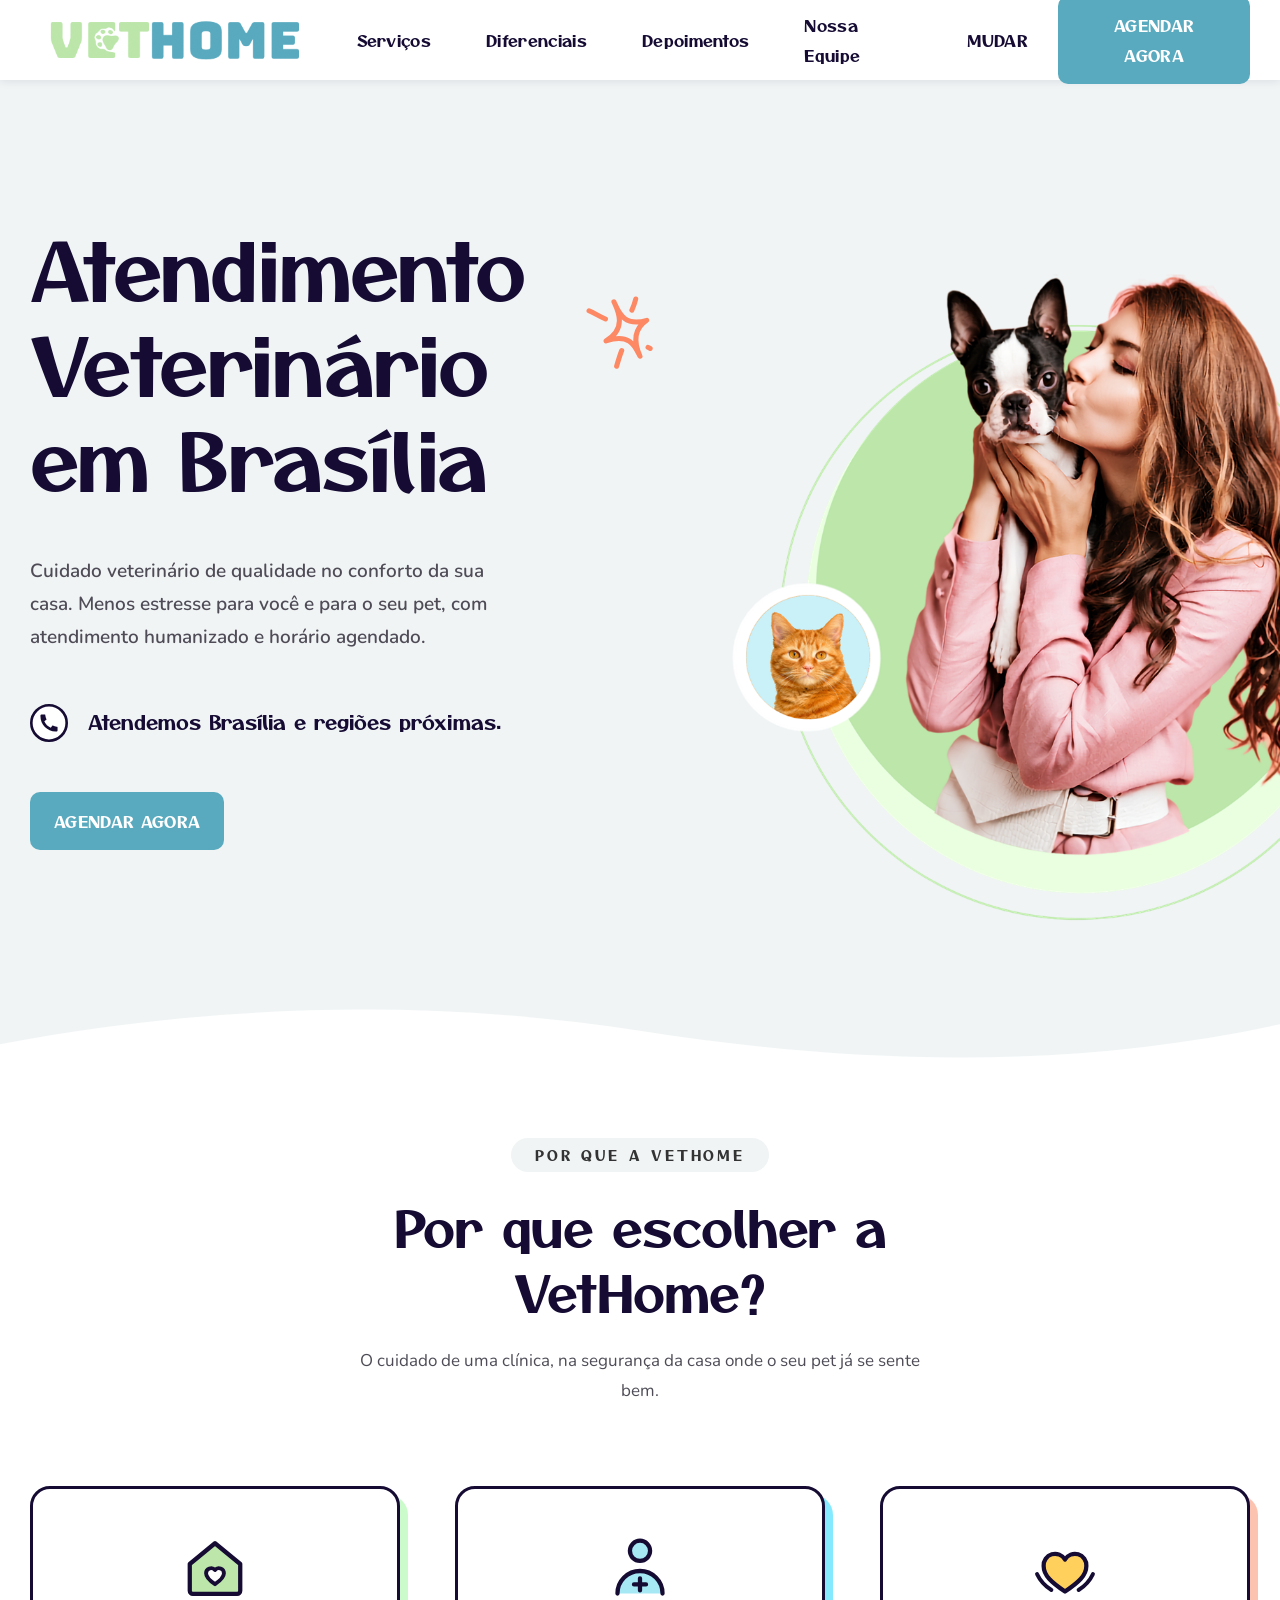
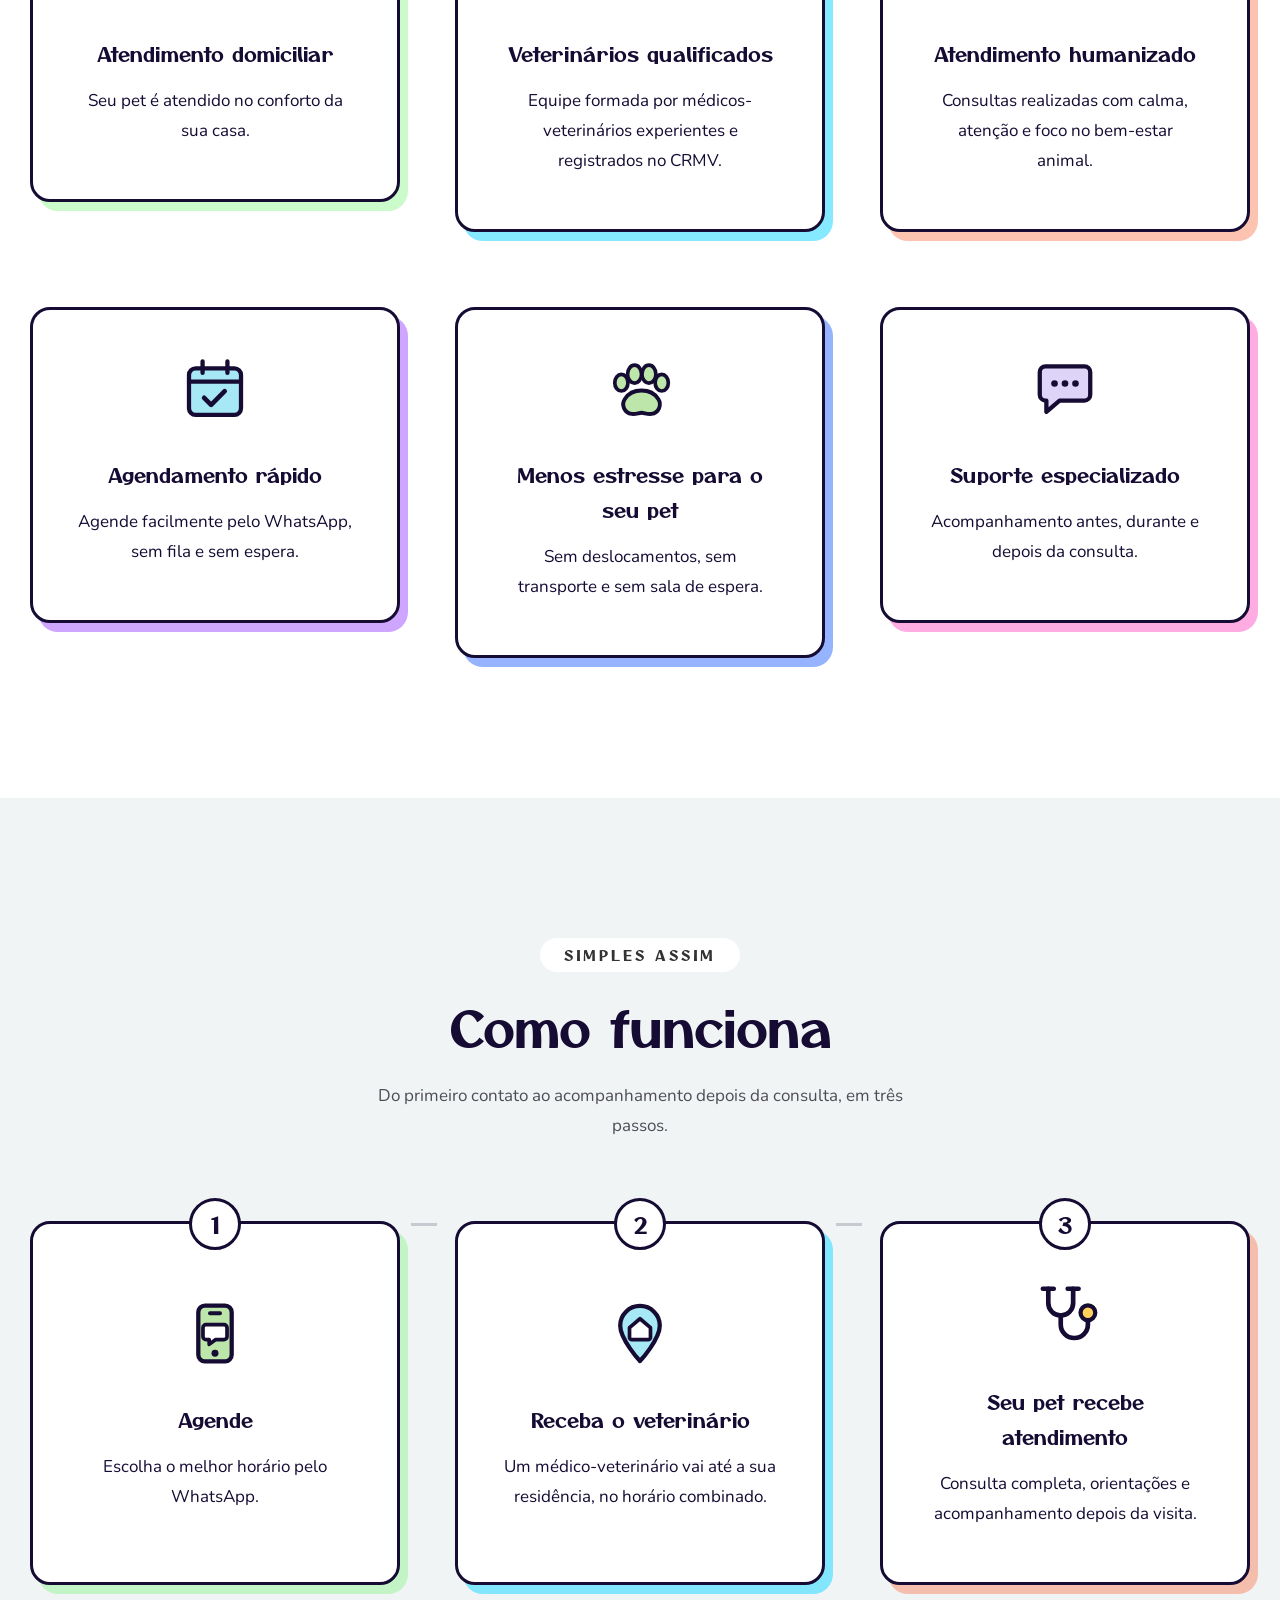
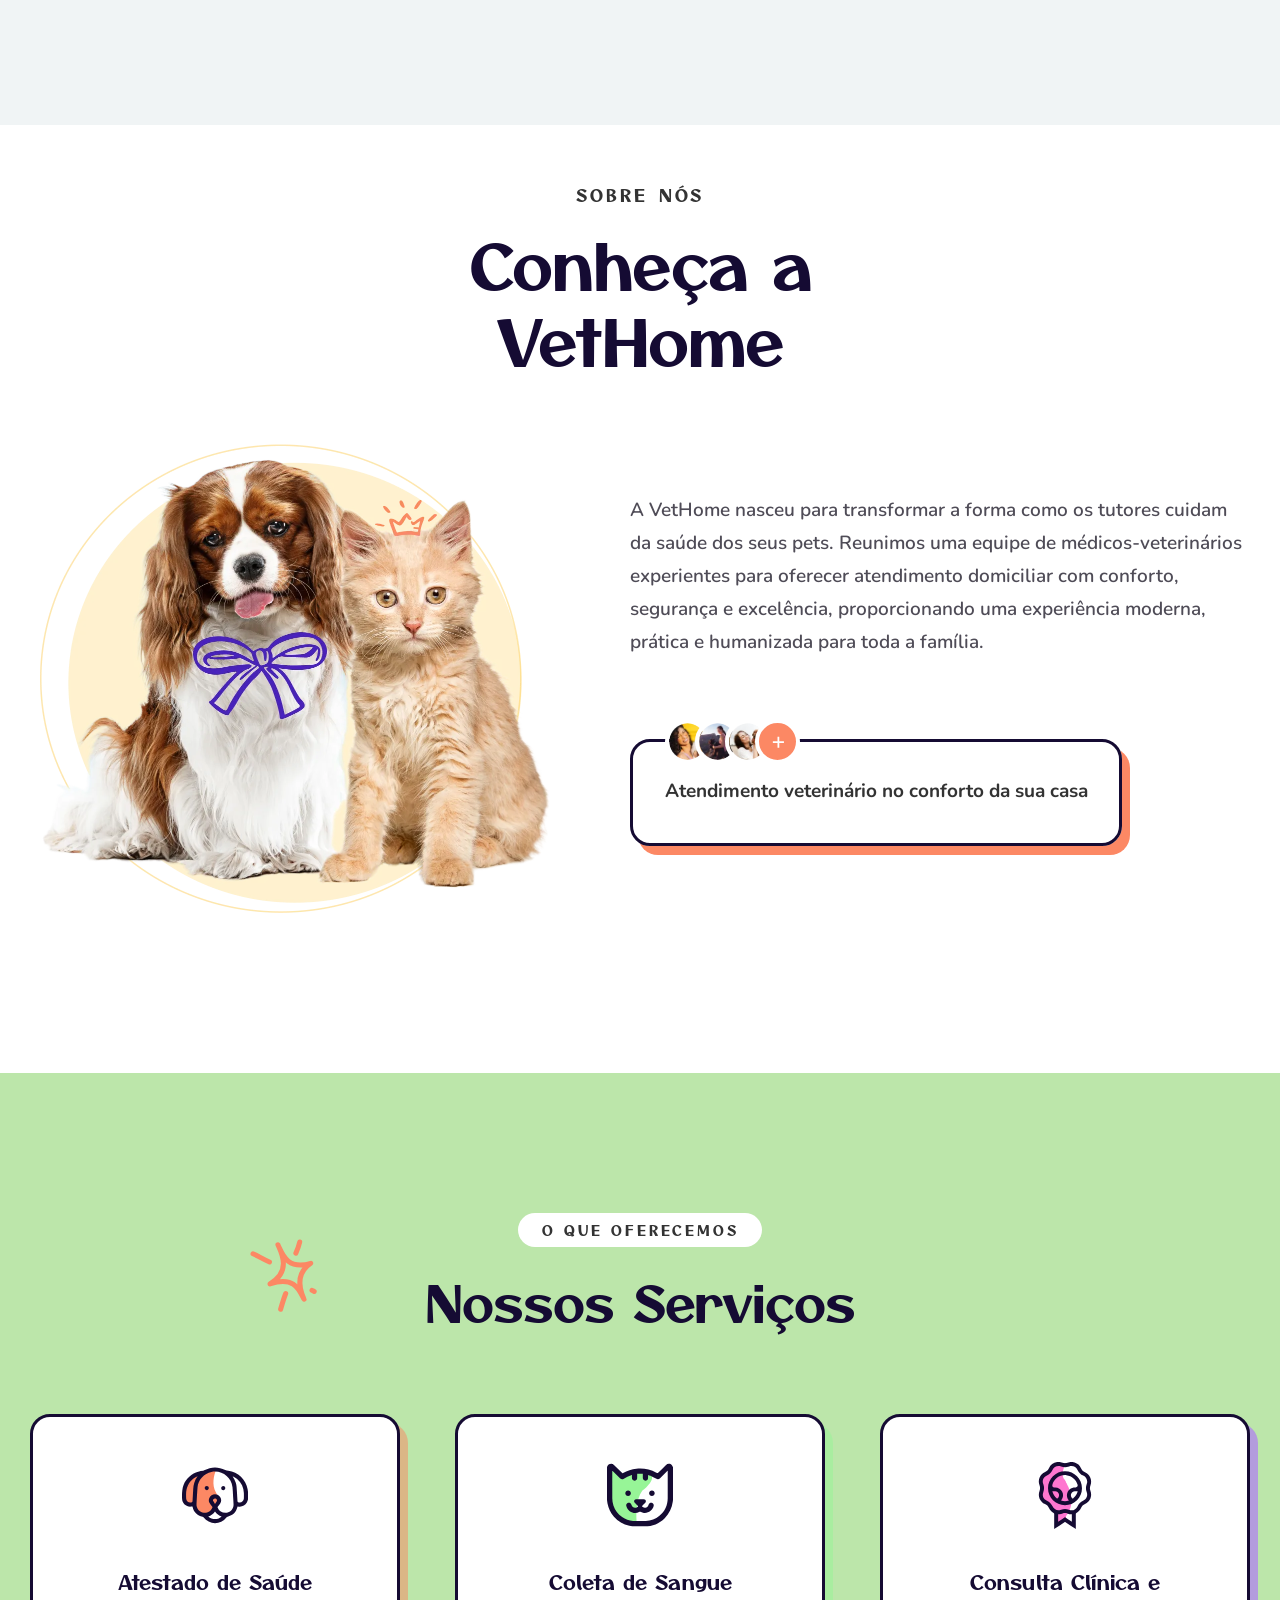
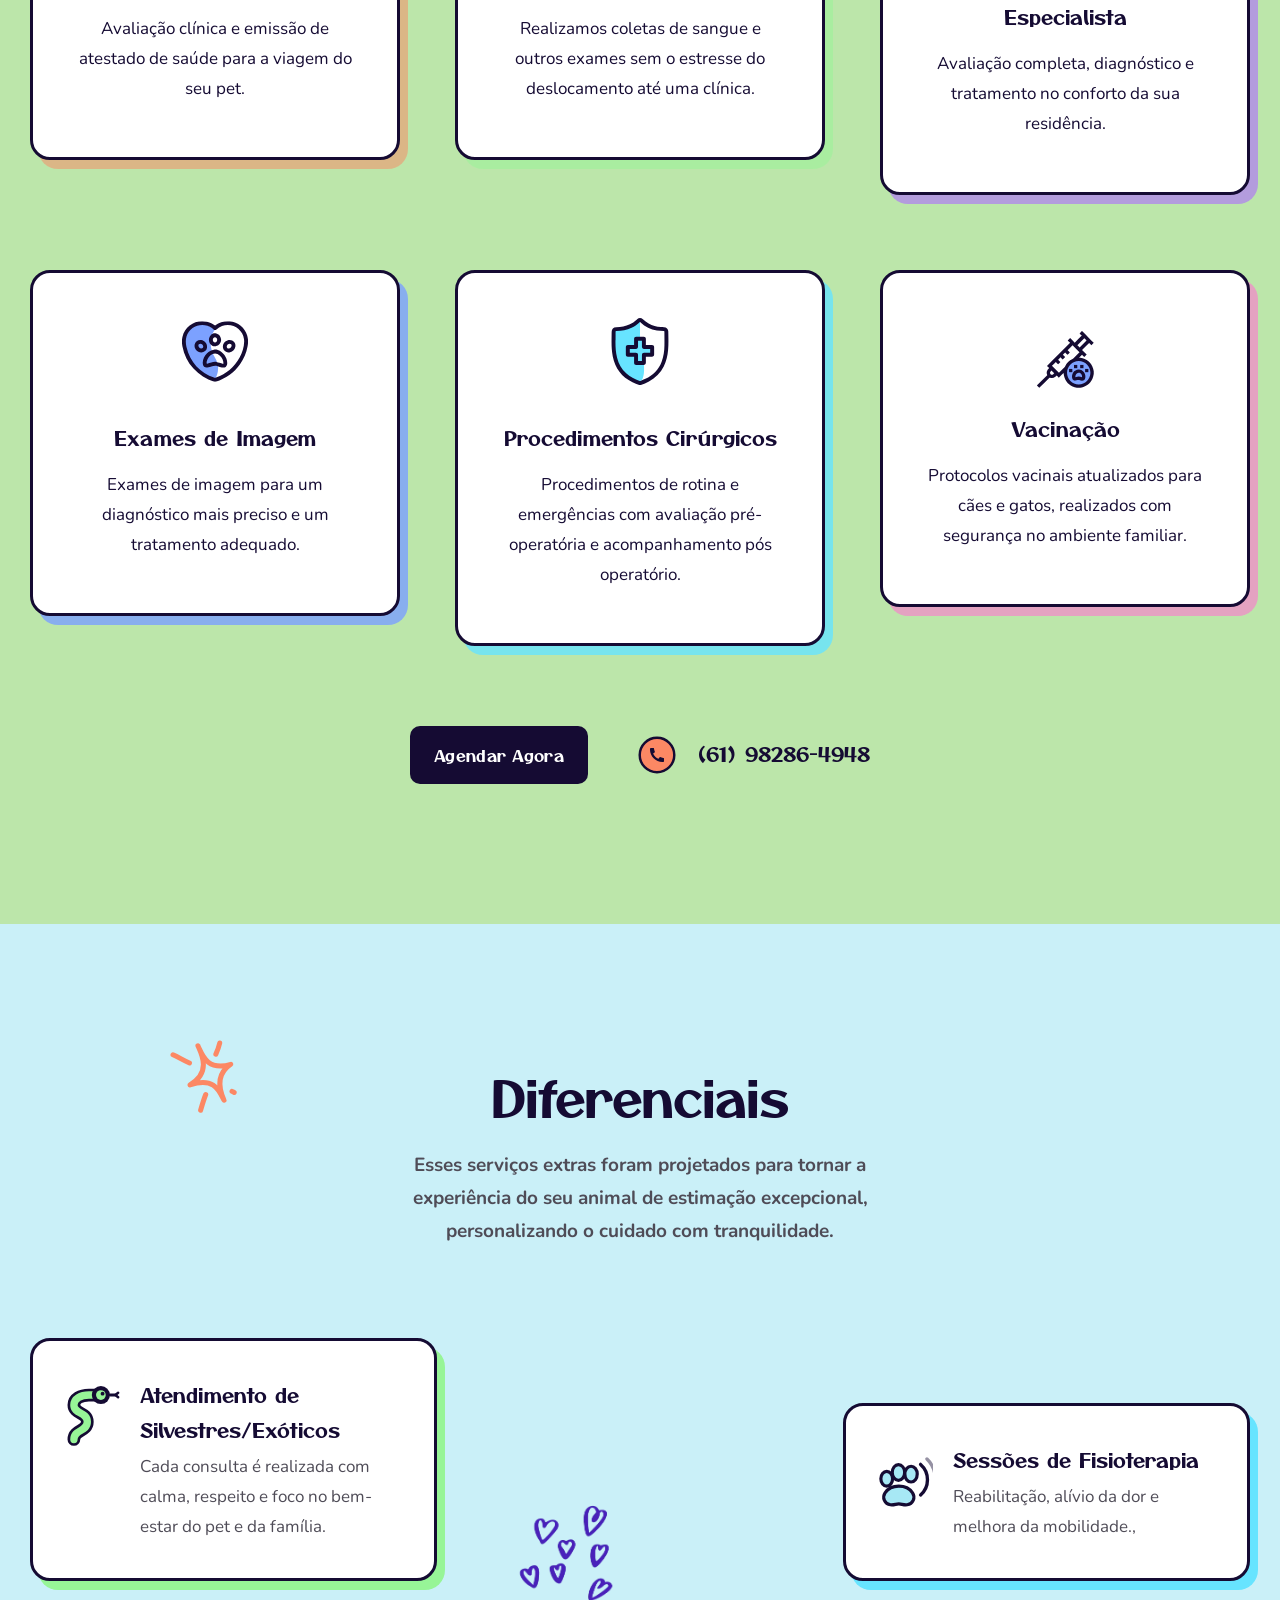
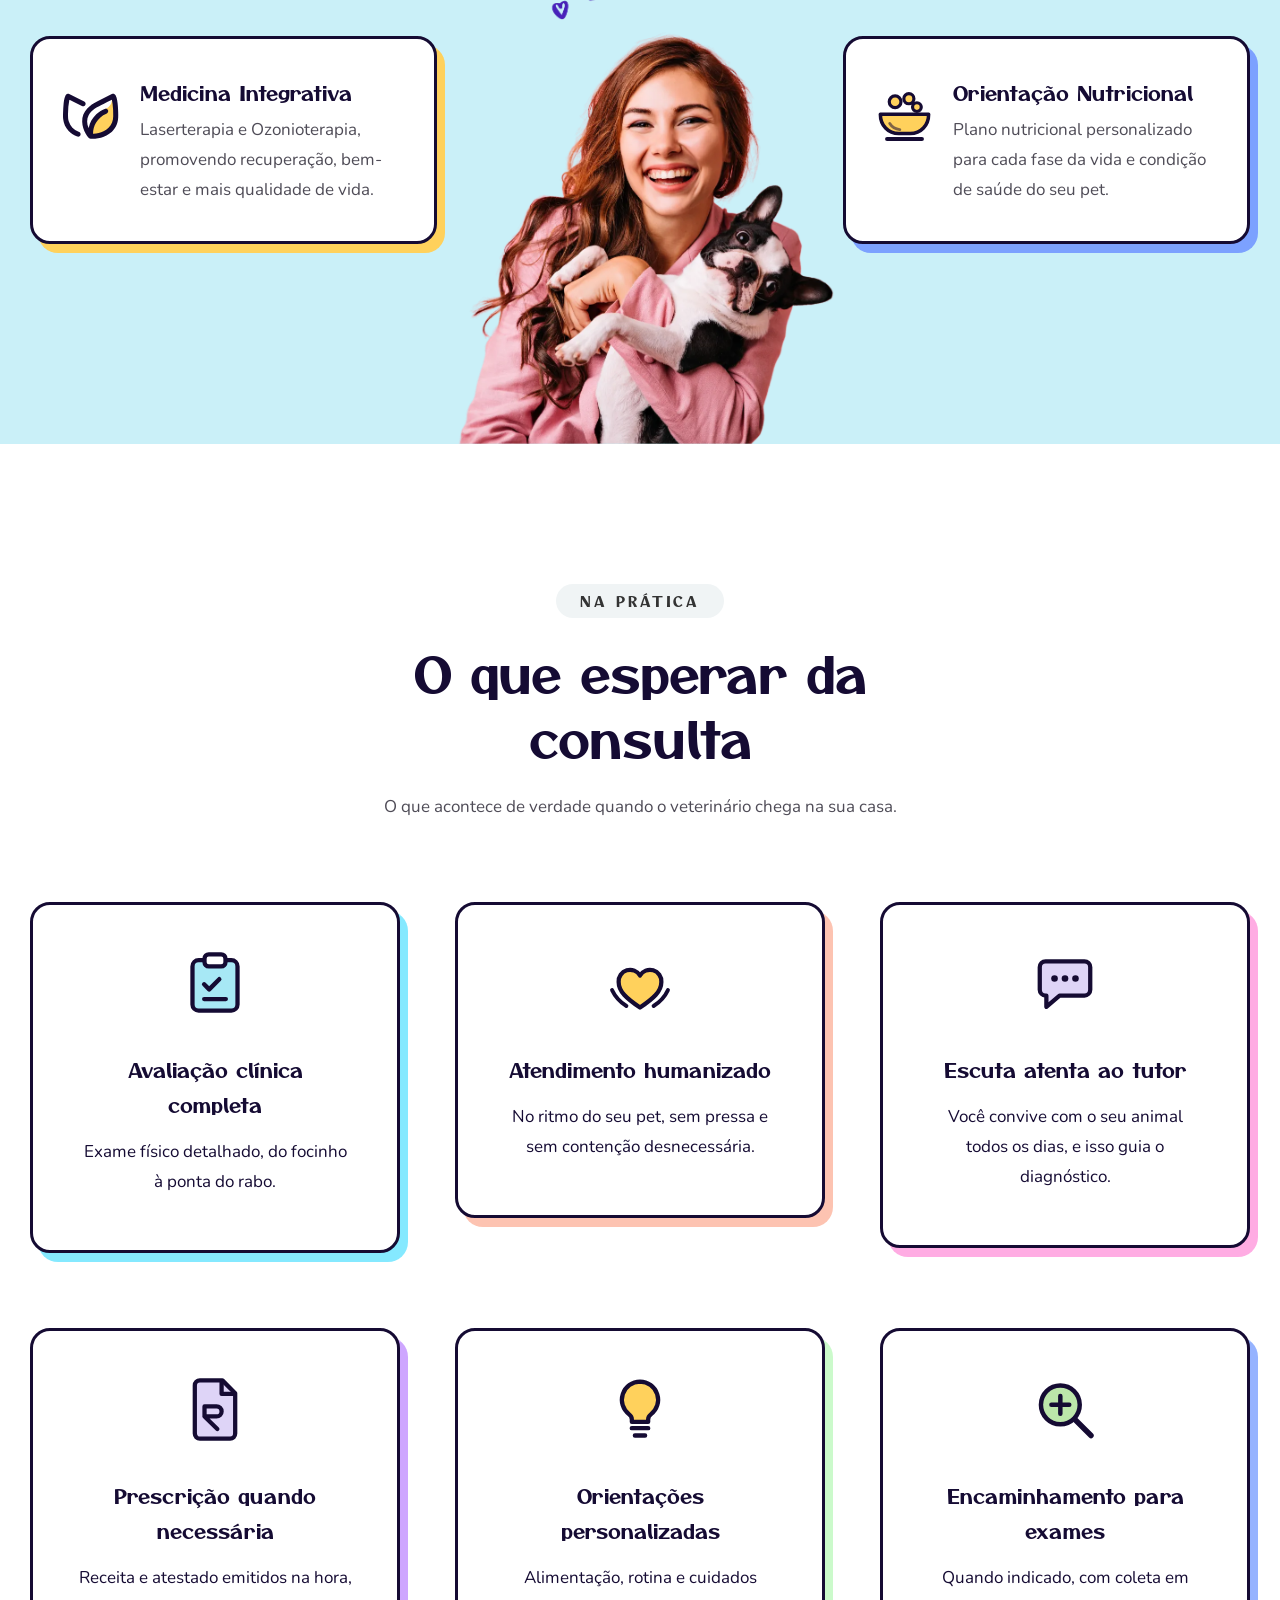
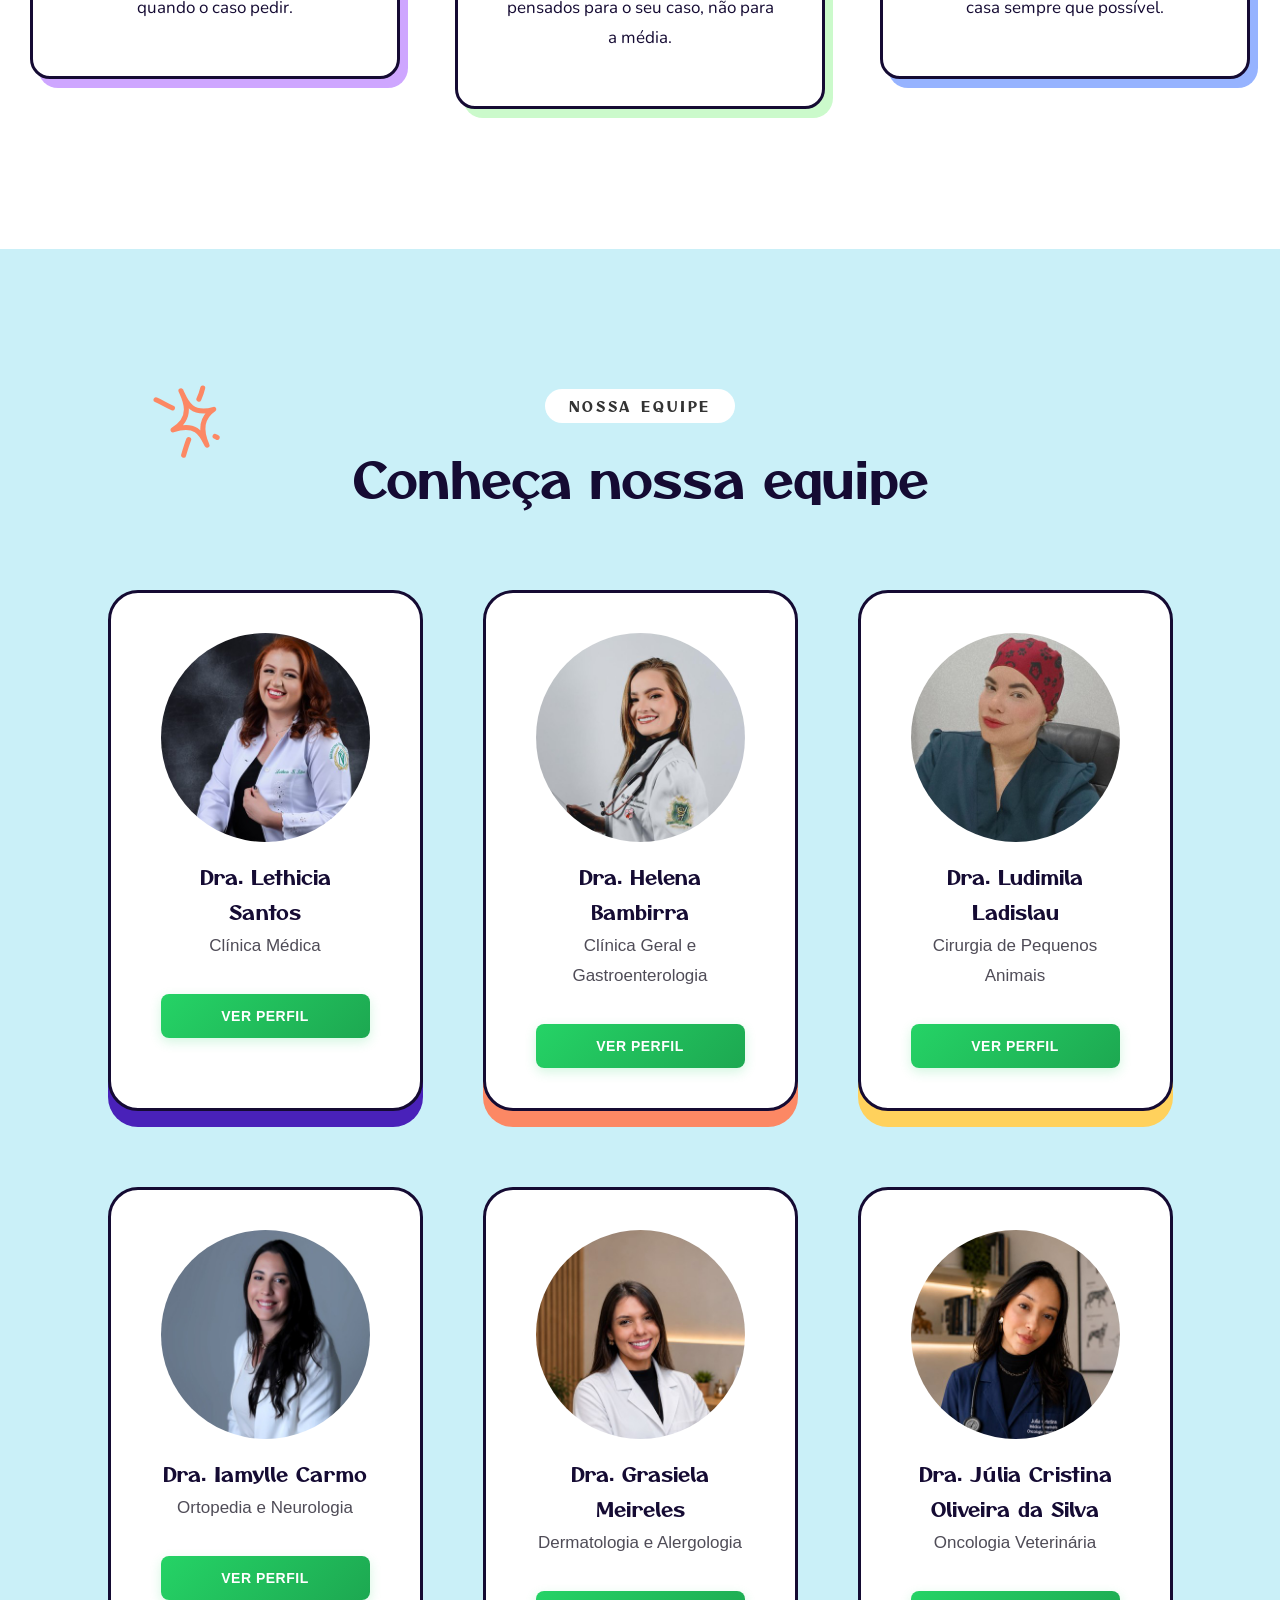
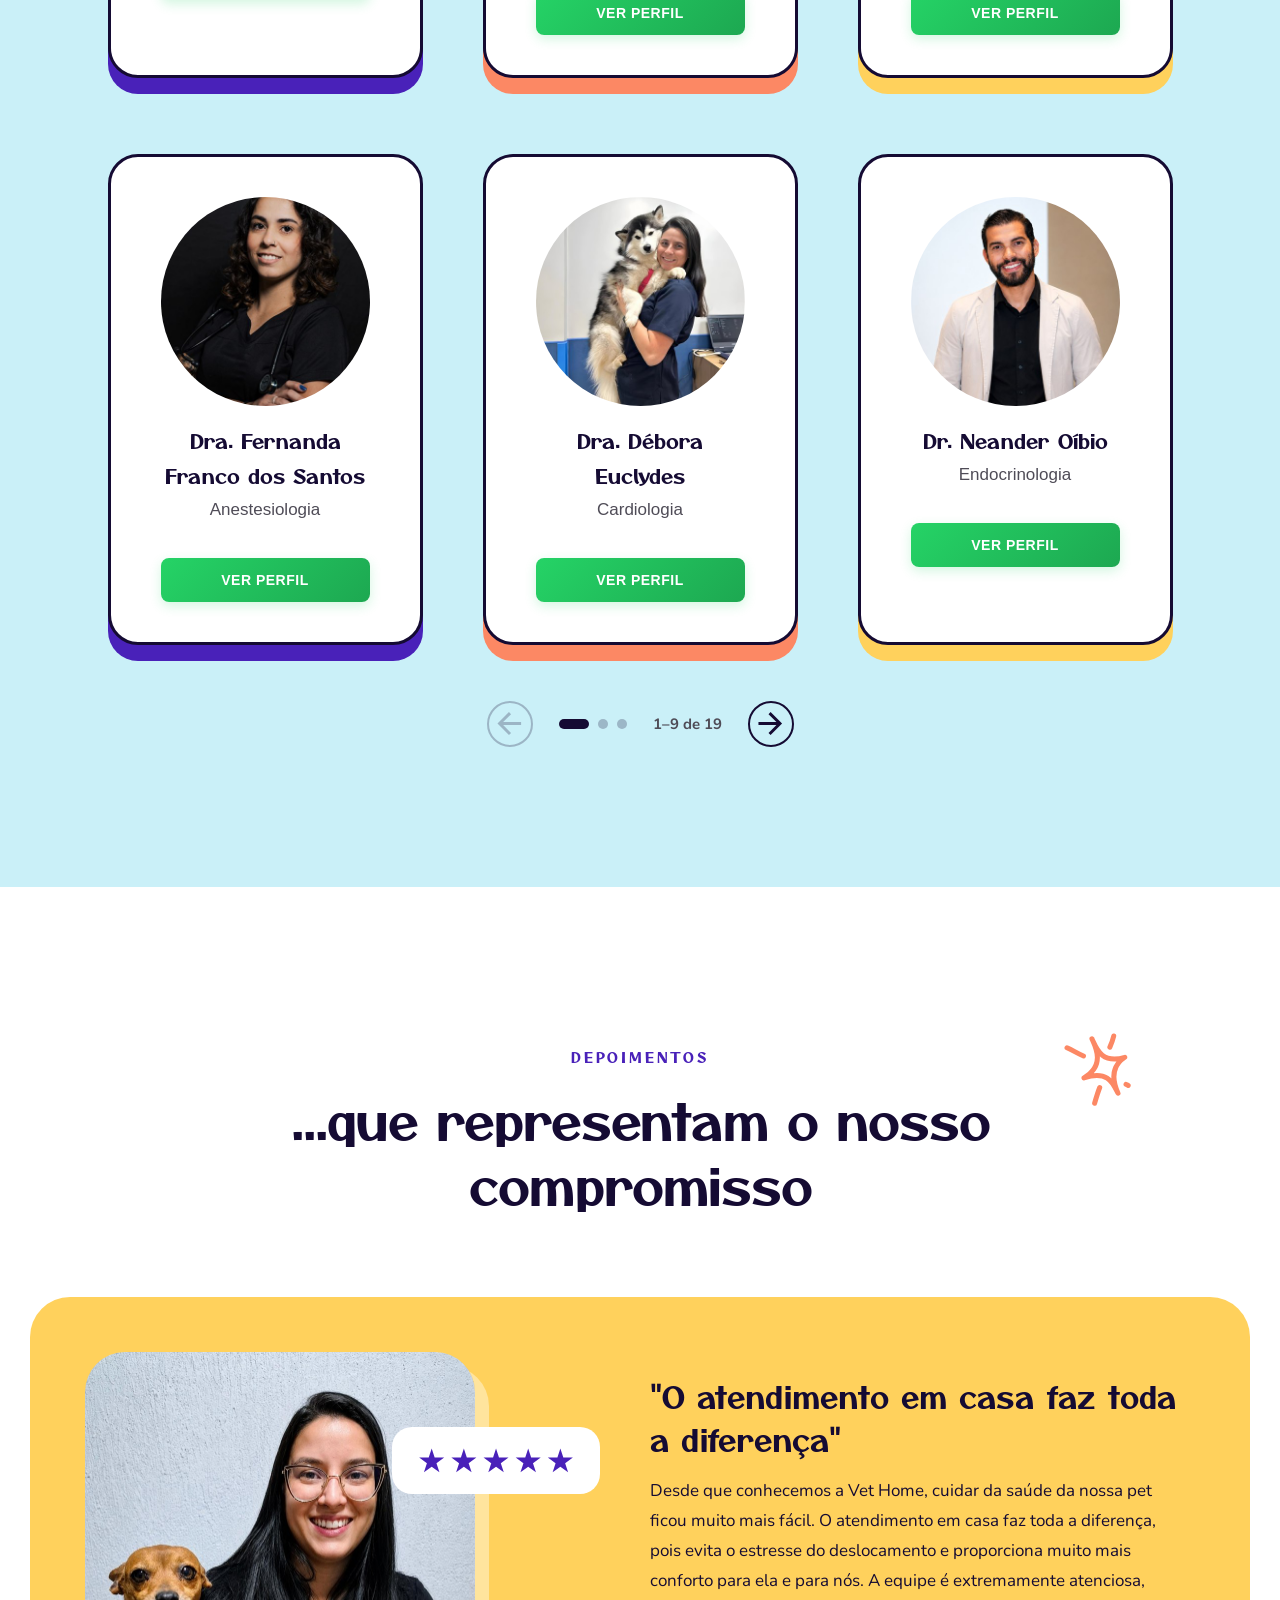
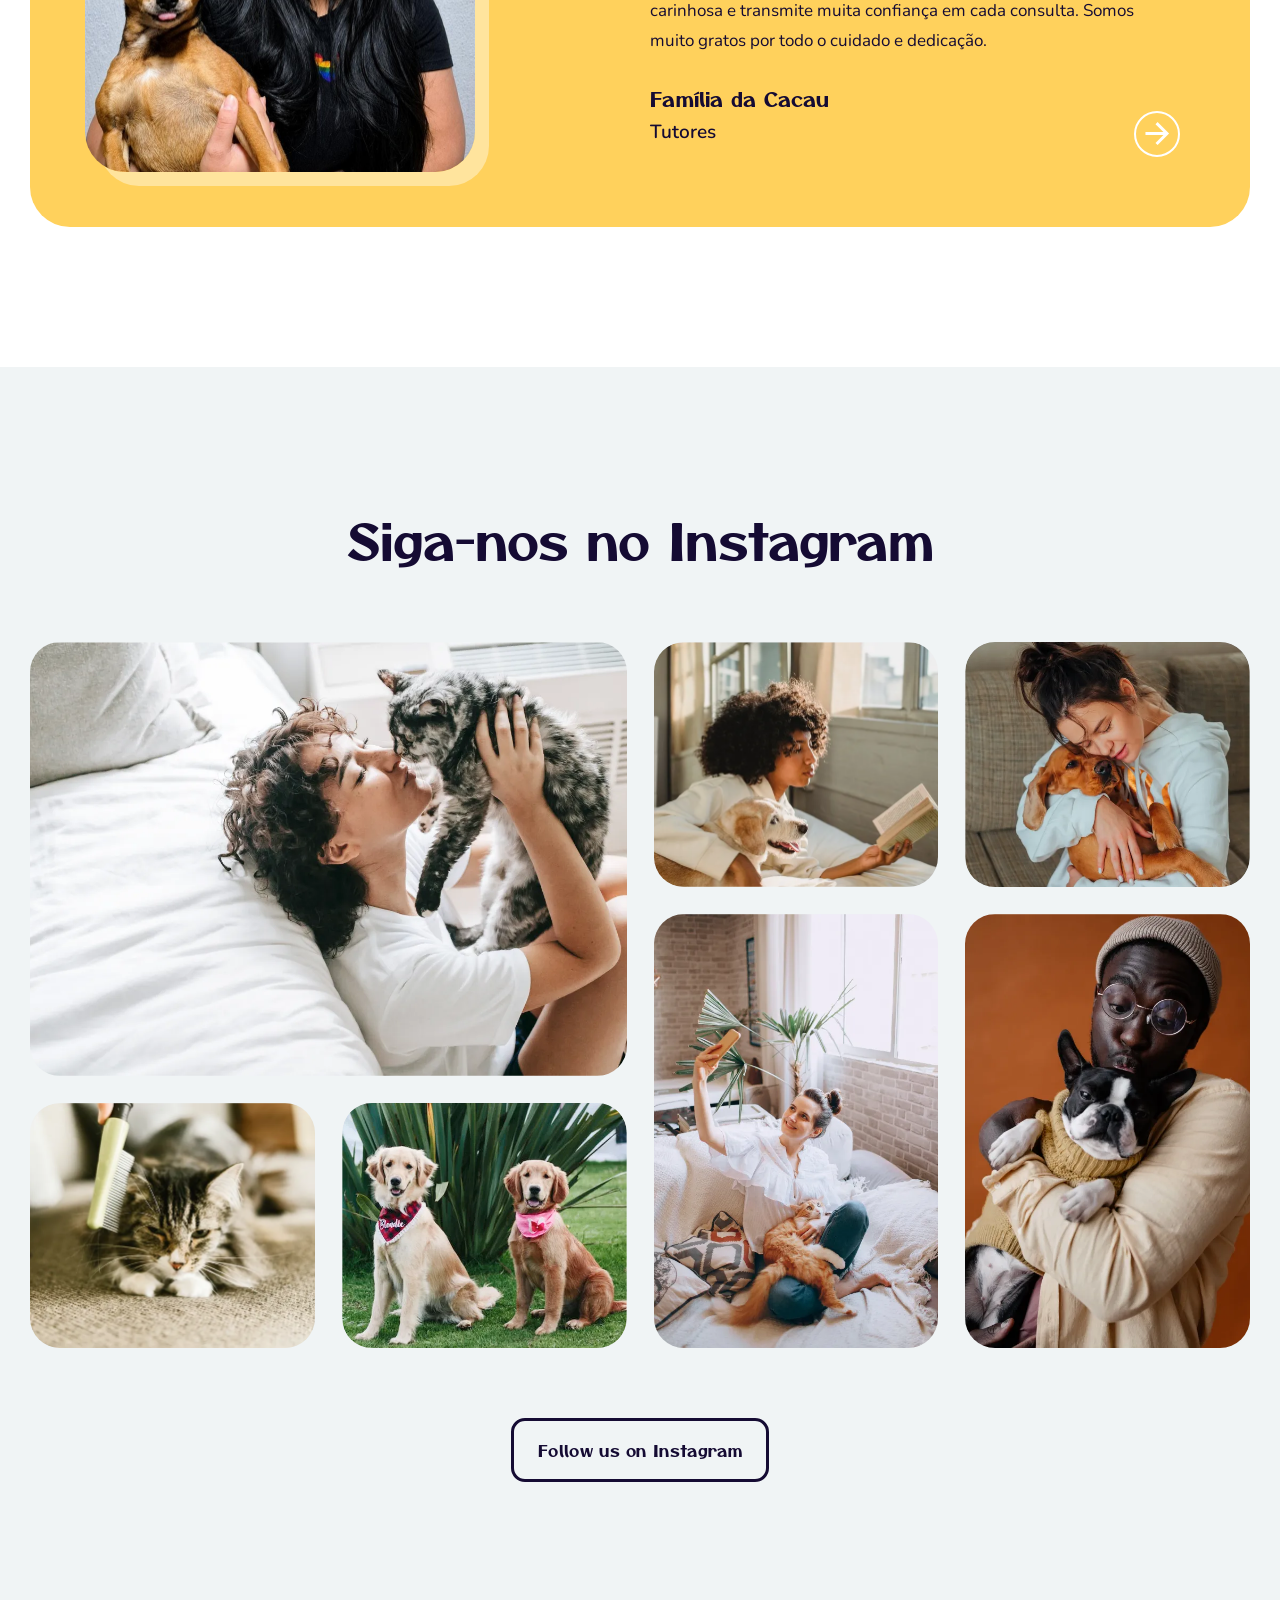
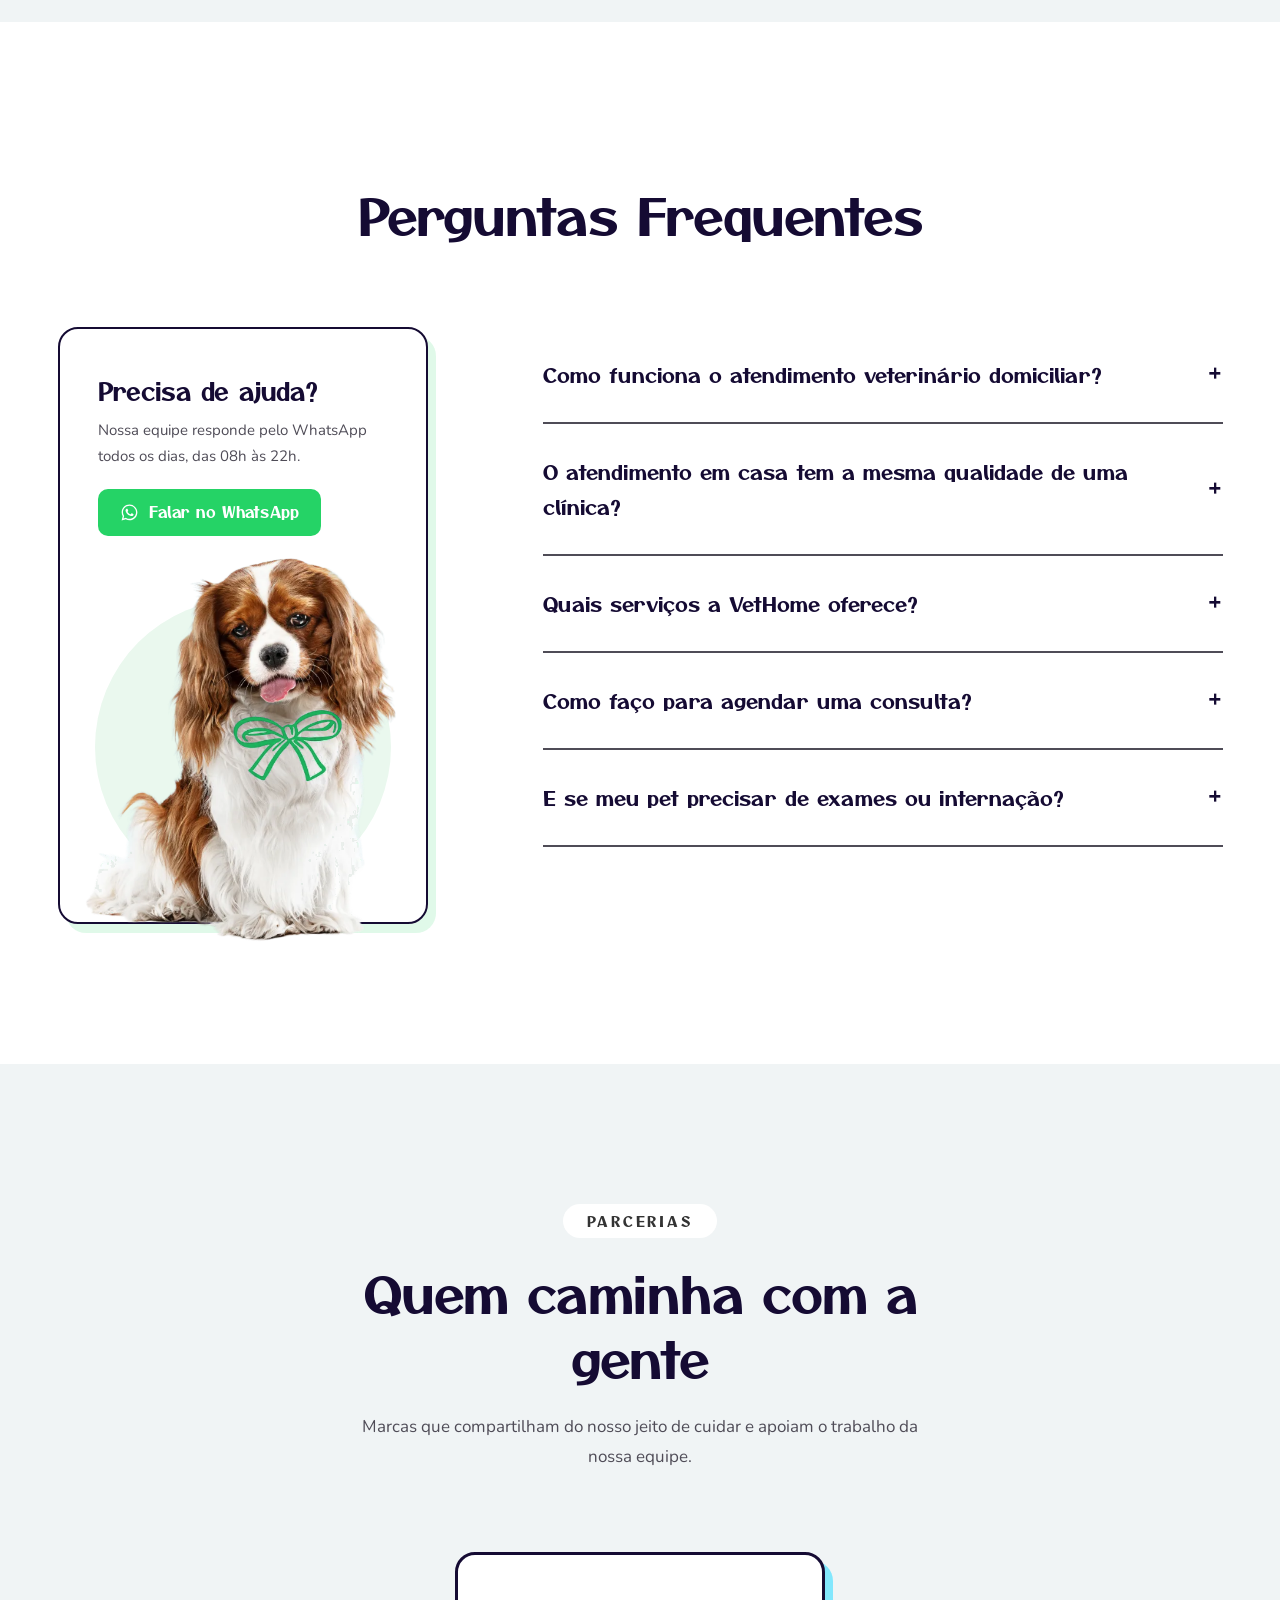
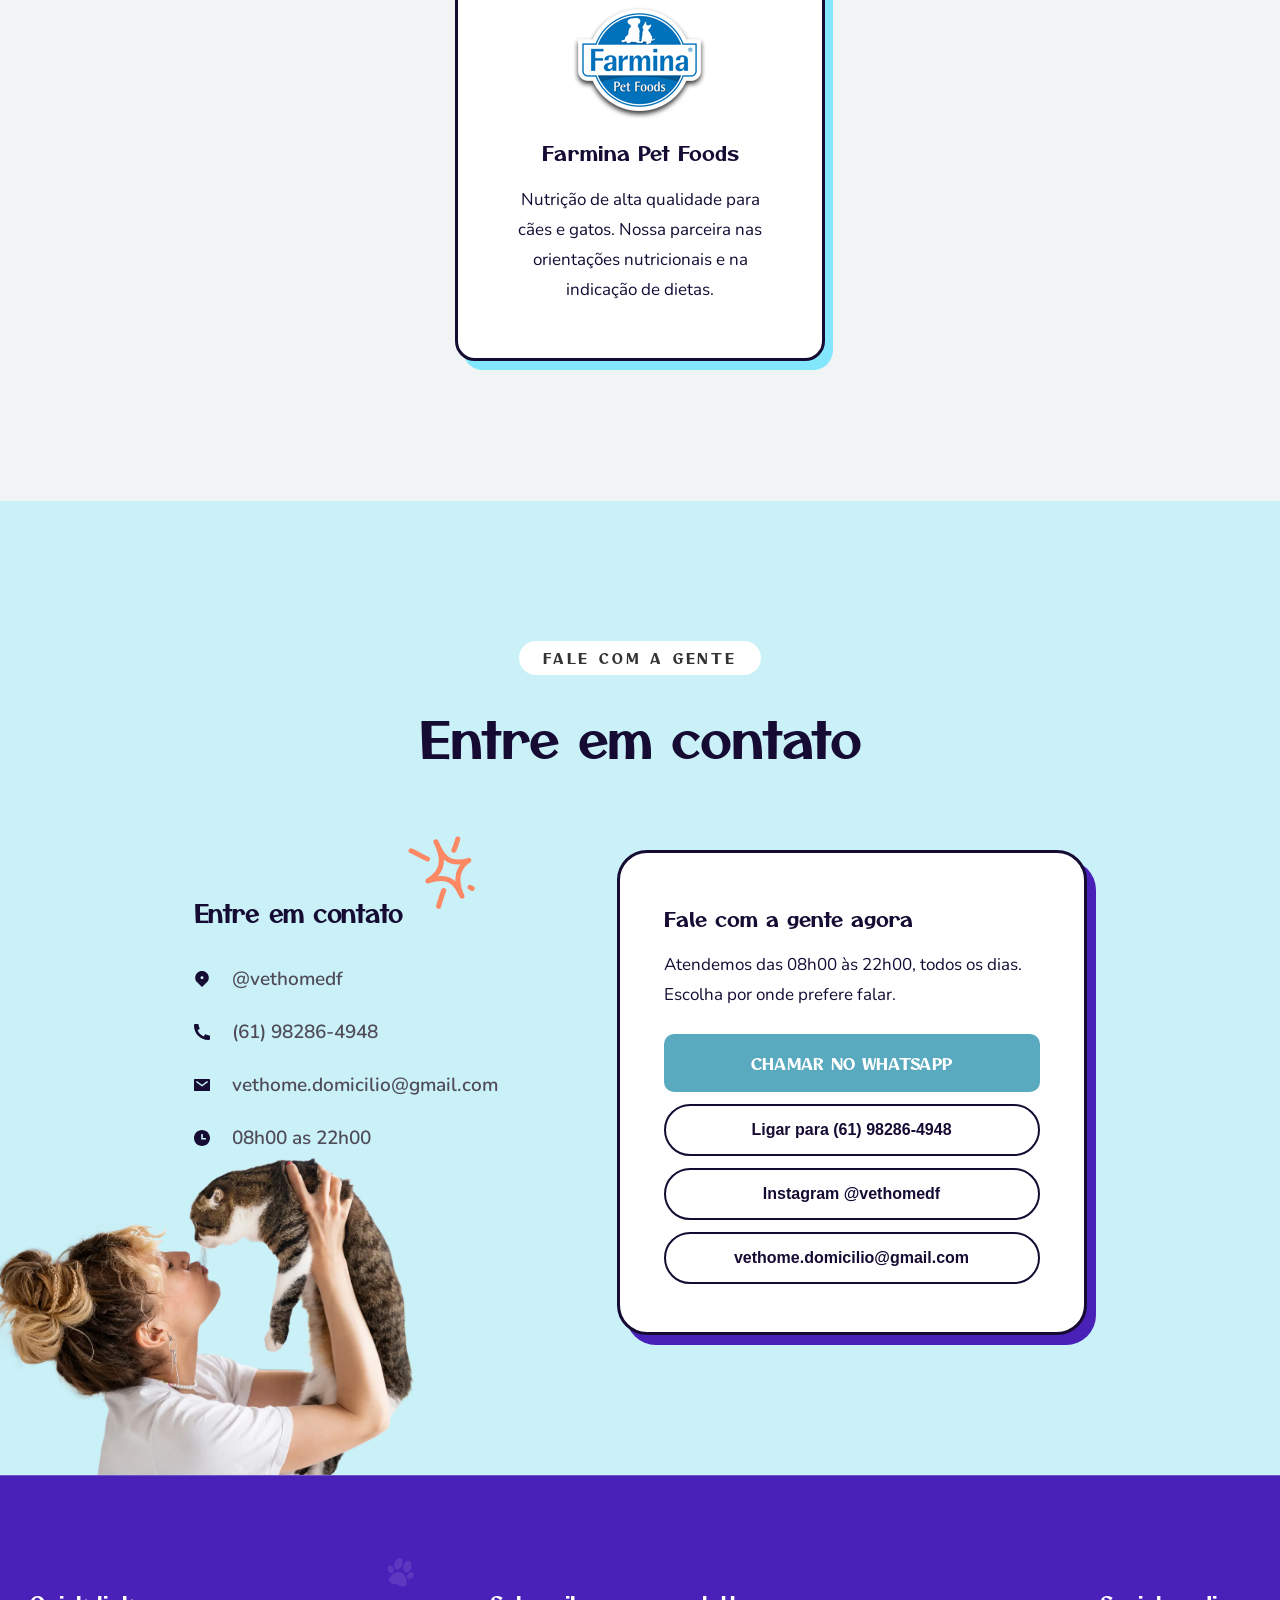
==== commit cf7fdf93: "Add 'Ver Perfil' button to team cards and update section title Changes: - Changed 'team Members' to " ====
--- a/site/index.html
+++ b/site/index.html
@@ -1,5 +1,5 @@
 <!DOCTYPE html><!-- This site was created in Webflow. https://webflow.com --><!-- Last Published: Tue Aug 04 2026 15:38:13 GMT+0000 (Coordinated Universal Time) --><html data-wf-domain="vet-home---backup.webflow.io" data-wf-page="6a5f7b1cd7d1481d2ef9ea24" data-wf-site="6a5f7b1ad7d1481d2ef9e9a2" data-wf-status="1" lang="pt-BR"><head><meta charset="utf-8"/><title>VetHome — Atendimento Veterinário a Domicílio em Brasília</title><meta content="Spend quality time with your pet, providing them with affection, attention, and positive reinforcement." name="description"/><meta content="Pebo | Webflow HTML website template" property="og:title"/><meta content="Spend quality time with your pet, providing them with affection, attention, and positive reinforcement." property="og:description"/><meta content="assets/64c675632cff33c4e4741b38_Hero_Image_Wrapper.webp" property="og:image"/><meta content="Pebo | Webflow HTML website template" name="twitter:title"/><meta content="Spend quality time with your pet, providing them with affection, attention, and positive reinforcement." name="twitter:description"/><meta content="assets/64c675632cff33c4e4741b38_Hero_Image_Wrapper.webp" name="twitter:image"/><meta property="og:type" content="website"/><meta content="summary_large_image" name="twitter:card"/><meta content="width=device-width, initial-scale=1" name="viewport"/><meta content="Webflow" name="generator"/><link href="css/webflow.css" rel="stylesheet" type="text/css"/><link href="https://fonts.googleapis.com" rel="preconnect"/><link href="https://fonts.gstatic.com" rel="preconnect" crossorigin="anonymous"/><script src="js/vendor/webfont.js" type="text/javascript"></script><script type="text/javascript">WebFont.load({  google: {    families: ["Nunito:400,500,600"]  }});</script><script type="text/javascript">!function(o,c){var n=c.documentElement,t=" w-mod-";n.className+=t+"js",("ontouchstart"in o||o.DocumentTouch&&c instanceof DocumentTouch)&&(n.className+=t+"touch")}(window,document);</script><link href="assets/favicon.ico" rel="shortcut icon" type="image/x-icon"/><link href="assets/webclip.png" rel="apple-touch-icon"/><link href="css/vethome.css" rel="stylesheet" type="text/css"/></head><body><div class="navbar-wrapper"><div data-w-id="b64050fb-33a9-2d16-f017-9319c18e2dc5" data-animation="over-right" data-collapse="medium" data-duration="400" data-easing="ease" data-easing2="ease" role="banner" class="navbar w-nav"><div class="nav-container"><a href="/" aria-current="page" class="brand w-nav-brand w--current"><img src="assets/6a5f7b1cd7d1481d2ef9ea4c_Logo.svg" loading="lazy" alt="" class="logo"/></a><div class="overlay"></div><nav role="navigation" class="nav-menu w-nav-menu"><div class="nav-menu-wrapper"><a href="/" aria-current="page" class="nav-logo-wrapper w-inline-block w--current"><img src="assets/logo-vethome.png" loading="lazy" width="300" height="Auto" alt="" class="image"/><img src="assets/6a5f7b1cd7d1481d2ef9ea4c_Logo.svg" loading="lazy" alt="" class="nav-logo-mobile"/></a><div class="nav-links-wrapper"><a href="#Service" class="navigation w-nav-link">Serviços</a><a href="#Feature" class="navigation w-nav-link">Diferenciais</a><a href="#Testimonial" class="navigation w-nav-link">Depoimentos</a><a href="#Our-Team" class="navigation w-nav-link">Nossa Equipe</a><a href="#Pricing" class="navigation w-nav-link">MUDAR</a></div><div class="nav-buttons-wrapper"><a href="#Contact" class="primary-button dark-hover-effect w-button">AGENDAR AGORA</a></div></div></nav><div class="menu-button w-nav-button"><div class="menu-icon-wrapper"><img src="assets/6a5f7b1cd7d1481d2ef9ea88_menu_Icon.png" loading="lazy" alt="Menu Icon" class="menu-icon"/></div><div class="menu-animation"><div class="top-line"></div><div class="middle-line"></div><div class="bottom-line"></div></div></div></div><div class="shadow-bg-color"></div></div></div><section class="hero-section"><div class="w-layout-blockcontainer main-container w-container"><div class="hero-container"><div class="hero-text-wrapper"><h1 class="display">Atendimento Veterinário em Brasília</h1><div class="hero-para-wrapper"><p class="paragraph-big">Cuidado veterinário de qualidade no conforto da sua casa. Menos estresse para você e para o seu pet, com atendimento humanizado e horário agendado.</p></div><a href="tel:1234567890" class="phone-link hero w-inline-block"><img src="assets/6a5f7b1cd7d1481d2ef9ea6b_Team_Phone_Icon.svg" loading="lazy" alt="" class="phone-icon"/><div class="h6">Atendemos Brasília e regiões próximas.</div></a><a href="#Service" class="primary-button dark-hover-effect w-button">AGENDAR AGORA</a><img src="assets/6a5f7b1cd7d1481d2ef9ea4d_Decorative.svg" loading="lazy" alt="" class="decorative hero"/></div><div class="hero-image-wrapper"><img src="assets/hero-vethome.png" loading="lazy" sizes="(max-width: 767px) 100vw, (max-width: 991px) 728px, 940px" srcset="assets/hero-vethome-p-500.png 500w, assets/hero-vethome-p-800.png 800w, assets/hero-vethome-p-1080.png 1080w, assets/hero-vethome.png 1578w" alt="" class="hero-image"/></div></div></div></section><section class="service-section secao-porque"><div class="w-layout-blockcontainer main-container w-container"><div class="service-container"><div class="service-heading-wrapper"><div class="tag"><div class="upper-heading">Por que a VetHome</div></div><h3 class="h1">Por que escolher a VetHome?</h3><p class="paragraph dark-grey-color secao-sub">O cuidado de uma clínica, na segurança da casa onde o seu pet já se sente bem.</p></div><div class="service-blocks-wrapper"><div class="service-block shadow green-shadow"><img src="assets/ic/ic-casa.svg" loading="lazy" alt="" class="service-block-icon"/><h4 class="h6">Atendimento domiciliar</h4><p class="paragraph dark-font-color">Seu pet é atendido no conforto da sua casa.</p></div><div class="service-block shadow light-blue-shadow"><img src="assets/ic/ic-vet.svg" loading="lazy" alt="" class="service-block-icon"/><h4 class="h6">Veterinários qualificados</h4><p class="paragraph dark-font-color">Equipe formada por médicos-veterinários experientes e registrados no CRMV.</p></div><div class="service-block shadow orange-shadow"><img src="assets/ic/ic-coracao-maos.svg" loading="lazy" alt="" class="service-block-icon"/><h4 class="h6">Atendimento humanizado</h4><p class="paragraph dark-font-color">Consultas realizadas com calma, atenção e foco no bem-estar animal.</p></div><div class="service-block shadow light-purple-shadow"><img src="assets/ic/ic-calendario.svg" loading="lazy" alt="" class="service-block-icon"/><h4 class="h6">Agendamento rápido</h4><p class="paragraph dark-font-color">Agende facilmente pelo WhatsApp, sem fila e sem espera.</p></div><div class="service-block shadow violet-shadow"><img src="assets/ic/ic-patinha.svg" loading="lazy" alt="" class="service-block-icon"/><h4 class="h6">Menos estresse para o seu pet</h4><p class="paragraph dark-font-color">Sem deslocamentos, sem transporte e sem sala de espera.</p></div><div class="service-block shadow pink-shadow"><img src="assets/ic/ic-chat.svg" loading="lazy" alt="" class="service-block-icon"/><h4 class="h6">Suporte especializado</h4><p class="paragraph dark-font-color">Acompanhamento antes, durante e depois da consulta.</p></div></div></div></div></section><section class="service-section secao-como"><div class="w-layout-blockcontainer main-container w-container"><div class="service-container"><div class="service-heading-wrapper"><div class="tag"><div class="upper-heading">Simples assim</div></div><h3 class="h1">Como funciona</h3><p class="paragraph dark-grey-color secao-sub">Do primeiro contato ao acompanhamento depois da consulta, em três passos.</p></div><div class="service-blocks-wrapper passos-wrapper"><div class="service-block shadow green-shadow passo-block"><span class="passo-numero">1</span><img src="assets/ic/ic-celular.svg" loading="lazy" alt="" class="service-block-icon"/><h4 class="h6">Agende</h4><p class="paragraph dark-font-color">Escolha o melhor horário pelo WhatsApp.</p></div><div class="service-block shadow light-blue-shadow passo-block"><span class="passo-numero">2</span><img src="assets/ic/ic-mapa.svg" loading="lazy" alt="" class="service-block-icon"/><h4 class="h6">Receba o veterinário</h4><p class="paragraph dark-font-color">Um médico-veterinário vai até a sua residência, no horário combinado.</p></div><div class="service-block shadow orange-shadow passo-block"><span class="passo-numero">3</span><img src="assets/ic/ic-estetoscopio.svg" loading="lazy" alt="" class="service-block-icon"/><h4 class="h6">Seu pet recebe atendimento</h4><p class="paragraph dark-font-color">Consulta completa, orientações e acompanhamento depois da visita.</p></div></div></div></div></section><section class="about-section"><div class="w-layout-blockcontainer main-container w-container"><div class="about-container"><div class="upper-heading">Sobre nós</div><div class="about-heading-wrapper"><h2 class="h1">Conheça a VetHome</h2></div><div class="about-row"><div class="about-image-wrapper"><img src="assets/6a5f7b1cd7d1481d2ef9ea4e_About_Image.webp" loading="lazy" sizes="(max-width: 767px) 100vw, (max-width: 991px) 728px, 940px" srcset="assets/6a5f7b1cd7d1481d2ef9ea4e_About_Image-p-500.png 500w, assets/6a5f7b1cd7d1481d2ef9ea4e_About_Image-p-800.png 800w, assets/6a5f7b1cd7d1481d2ef9ea4e_About_Image.webp 1060w" alt="About Image
-" class="about-image"/></div><div class="about-text-wrapper"><p class="paragraph-big">A VetHome nasceu para transformar a forma como os tutores cuidam da saúde dos seus pets. Reunimos uma equipe de médicos-veterinários experientes para oferecer atendimento domiciliar com conforto, segurança e excelência, proporcionando uma experiência moderna, prática e humanizada para toda a família.</p><div class="about-text shadow orange-shadow"><div class="clients-profile-wrapper"><img src="assets/6a5f7b1cd7d1481d2ef9ea5c_Mask_group.webp" loading="lazy" alt="Client Image" class="client-profile"/><img src="assets/6a5f7b1cd7d1481d2ef9ea5a_Mask_group-1.webp" loading="lazy" alt="Client Image" class="client-profile"/><img src="assets/6a5f7b1cd7d1481d2ef9ea5b_Mask_group-2.webp" loading="lazy" alt="Client Image" class="client-profile"/><div class="client-profile with-bg-color"><img src="assets/6a5f7b1cd7d1481d2ef9ea5d_Plus_Icon.svg" loading="lazy" alt="plus icon" class="plus-icon"/></div></div><div class="paragraph-big"><strong>Atendimento veterinário no conforto da sua casa</strong></div></div></div></div></div></div><div id="About-us" class="anchor-div"></div></section><section class="service-section"><div class="w-layout-blockcontainer main-container w-container"><div class="service-container"><div class="service-heading-wrapper"><div class="tag"><div class="upper-heading">O que oferecemos</div></div><h3 class="h1">Nossos Serviços</h3><img src="assets/6a5f7b1cd7d1481d2ef9ea4d_Decorative.svg" loading="lazy" alt="" class="decorative service"/></div><div class="service-blocks-wrapper"><div class="service-block shadow orange-shadow"><img src="assets/6a5f7b1cd7d1481d2ef9ea4f_Group_40287.svg" loading="lazy" alt="Service icon" class="service-block-icon"/><h4 class="h6">Atestado de Saúde</h4><p class="paragraph dark-font-color">Avaliação clínica e emissão de atestado de saúde para a viagem do seu pet.</p></div><div class="service-block shadow green-shadow"><img src="assets/6a5f7b1cd7d1481d2ef9ea52_Group_40286.svg" loading="lazy" alt="Service icon" class="service-block-icon"/><h4 class="h6">Coleta de Sangue</h4><p class="paragraph dark-font-color">Realizamos coletas de sangue e outros exames sem o estresse do deslocamento até uma clínica.</p></div><div class="service-block shadow light-purple-shadow"><img src="assets/6a5f7b1cd7d1481d2ef9ea50_Group_40290.svg" loading="lazy" alt="Service icon" class="service-block-icon"/><h4 class="h6">Consulta Clínica e Especialista</h4><p class="paragraph dark-font-color">Avaliação completa, diagnóstico e tratamento no conforto da sua residência.</p></div><div class="service-block shadow violet-shadow"><img src="assets/6a5f7b1cd7d1481d2ef9ea55_Layer_1.svg" loading="lazy" alt="Service icon" class="service-block-icon"/><h4 class="h6">Exames de Imagem</h4><p class="paragraph dark-font-color">Exames de imagem para um diagnóstico mais preciso e um tratamento adequado.</p></div><div class="service-block shadow light-blue-shadow"><img src="assets/6a5f7b1cd7d1481d2ef9ea51_Group_40291.svg" loading="lazy" alt="Service icon" class="service-block-icon"/><h4 class="h6">Procedimentos Cirúrgicos</h4><p class="paragraph dark-font-color">Procedimentos de rotina e emergências com avaliação pré-operatória e acompanhamento pós operatório.</p></div><div class="service-block shadow pink-shadow"><img src="assets/6a5f7b1cd7d1481d2ef9ea61_Group_40370.svg" loading="lazy" alt="feature icon" class="feature-block-icon"/><h4 class="h6">Vacinação</h4><p class="paragraph dark-font-color">Protocolos vacinais atualizados para cães e gatos, realizados com segurança no ambiente familiar.</p></div></div><div class="btn-and-link-wrapper"><a href="#Contact" class="primary-button dark white-hover-effect w-button">Agendar Agora</a><a href="tel:1234567890" class="phone-link service w-inline-block"><img src="assets/6a5f7b1cd7d1481d2ef9ea56_Orange_Phone_Icon.svg" loading="lazy" alt="phone icon" class="phone-icon"/><div class="h6">(61) 98286-4948</div></a></div></div></div><div id="Service" class="anchor-div"></div></section><section class="feature-section"><div class="w-layout-blockcontainer main-container w-container"><div class="feature-container"><div class="feature-heading-wrapper"><h3 class="h1">Diferenciais</h3><p class="paragraph-big"><strong>Esses serviços extras foram projetados para tornar a experiência do seu animal de estimação excepcional, personalizando o cuidado com tranquilidade.</strong></p><img src="assets/6a5f7b1cd7d1481d2ef9ea4d_Decorative.svg" loading="lazy" alt="" class="decorative feature"/></div><div class="feature-blocks-wrapper"><div class="feature-block-column"><div class="feature-block shadow green-shadow"><img src="assets/icone-silvestres.svg" loading="lazy" alt="feature icon" class="feature-block-icon"/><div class="feature-block-text"><h4 class="h6">Atendimento de Silvestres/Exóticos</h4><p class="paragraph">Cada consulta é realizada com calma, respeito e foco no bem-estar do pet e da família.</p></div></div><div class="feature-block shadow yellow-shadow"><img src="assets/6a5f7b1cd7d1481d2ef9ea5f_Group_40365.svg" loading="lazy" alt="feature icon" class="feature-block-icon"/><div class="feature-block-text"><h4 class="h6">Medicina Integrativa</h4><p class="paragraph">Laserterapia e Ozonioterapia, promovendo recuperação, bem-estar e mais qualidade de vida.</p></div></div></div><div class="feature-image-wrapper"><img src="assets/6a5f7b1cd7d1481d2ef9ea5e_Feature_Image.webp" loading="lazy" sizes="100vw" srcset="assets/6a5f7b1cd7d1481d2ef9ea5e_Feature_Image-p-500.png 500w, assets/6a5f7b1cd7d1481d2ef9ea5e_Feature_Image-p-800.png 800w, assets/6a5f7b1cd7d1481d2ef9ea5e_Feature_Image.webp 907w" alt="feature image" class="feature-image"/></div><div class="feature-block-column"><div class="feature-block shadow blue-shadow"><img src="assets/icone-fisioterapia.svg" loading="lazy" alt="feature icon" class="feature-block-icon"/><div class="feature-block-text"><h4 class="h6">Sessões de Fisioterapia</h4><p class="paragraph">Reabilitação, alívio da dor e melhora da mobilidade., </p></div></div><div class="feature-block shadow violet-shadow"><img src="assets/icone-nutricao.svg" loading="lazy" alt="feature icon" class="feature-block-icon"/><div class="feature-block-text"><h4 class="h6">Orientação Nutricional</h4><p class="paragraph">Plano nutricional personalizado para cada fase da vida e condição de saúde do seu pet.</p></div></div></div></div></div></div><div id="Feature" class="anchor-div"></div></section><section class="service-section secao-esperar"><div class="w-layout-blockcontainer main-container w-container"><div class="service-container"><div class="service-heading-wrapper"><div class="tag"><div class="upper-heading">Na prática</div></div><h3 class="h1">O que esperar da consulta</h3><p class="paragraph dark-grey-color secao-sub">O que acontece de verdade quando o veterinário chega na sua casa.</p></div><div class="service-blocks-wrapper"><div class="service-block shadow light-blue-shadow"><img src="assets/ic/ic-prancheta.svg" loading="lazy" alt="" class="service-block-icon"/><h4 class="h6">Avaliação clínica completa</h4><p class="paragraph dark-font-color">Exame físico detalhado, do focinho à ponta do rabo.</p></div><div class="service-block shadow orange-shadow"><img src="assets/ic/ic-coracao-maos.svg" loading="lazy" alt="" class="service-block-icon"/><h4 class="h6">Atendimento humanizado</h4><p class="paragraph dark-font-color">No ritmo do seu pet, sem pressa e sem contenção desnecessária.</p></div><div class="service-block shadow pink-shadow"><img src="assets/ic/ic-chat.svg" loading="lazy" alt="" class="service-block-icon"/><h4 class="h6">Escuta atenta ao tutor</h4><p class="paragraph dark-font-color">Você convive com o seu animal todos os dias, e isso guia o diagnóstico.</p></div><div class="service-block shadow light-purple-shadow"><img src="assets/ic/ic-receita.svg" loading="lazy" alt="" class="service-block-icon"/><h4 class="h6">Prescrição quando necessária</h4><p class="paragraph dark-font-color">Receita e atestado emitidos na hora, quando o caso pedir.</p></div><div class="service-block shadow green-shadow"><img src="assets/ic/ic-lampada.svg" loading="lazy" alt="" class="service-block-icon"/><h4 class="h6">Orientações personalizadas</h4><p class="paragraph dark-font-color">Alimentação, rotina e cuidados pensados para o seu caso, não para a média.</p></div><div class="service-block shadow violet-shadow"><img src="assets/ic/ic-lupa-exame.svg" loading="lazy" alt="" class="service-block-icon"/><h4 class="h6">Encaminhamento para exames</h4><p class="paragraph dark-font-color">Quando indicado, com coleta em casa sempre que possível.</p></div></div></div></div></section><section class="team-member-section"><div class="w-layout-blockcontainer main-container w-container"><div class="team-member-container"><div class="team-heading-wrapper"><div class="tag"><div class="upper-heading">team Members</div></div><h3 class="h1">Conheça nossa equipe</h3><img src="assets/6a5f7b1cd7d1481d2ef9ea4d_Decorative.svg" loading="lazy" alt="" class="decorative team"/></div><div class="team-grid-wrapper"><div class="team-grid" id="vetGrid" aria-live="polite"></div><div class="team-controls"><button class="vet-arrow" id="vetPrev" type="button" aria-label="Página anterior de veterinários"><div class="arrow-embed w-embed"><svg width="25" height="24" viewBox="0 0 25 24" fill="none" xmlns="http://www.w3.org/2000/svg"><path d="M6.13763 10.1076H24.0984V13.0589H6.13763L14.0529 20.974L11.966 23.0609L0.488281 11.5833L11.966 0.105469L14.0529 2.19232L6.13763 10.1076Z" fill="currentColor"/></svg></div></button><ul class="vet-dots" id="vetDots"></ul><p class="vet-count" id="vetCount"></p><button class="vet-arrow" id="vetNext" type="button" aria-label="Próxima página de veterinários"><div class="arrow-embed w-embed"><svg width="25" height="24" viewBox="0 0 25 24" fill="none" xmlns="http://www.w3.org/2000/svg"><path d="M18.4251 10.0624L10.51 2.14734L12.5968 0.0605469L24.0742 11.538L12.5968 23.0152L10.51 20.9285L18.4251 13.0136H0.464844V10.0624H18.4251Z" fill="currentColor"/></svg></div></button></div></div></div></div><div id="Our-Team" class="anchor-div"></div></section><section class="testimonial-section"><div class="w-layout-blockcontainer main-container w-container"><div class="testimonial-container"><div class="testimonial-heading-wrapper"><p class="upper-heading purple-font-color">DEPOIMENTOS</p><h3 class="h1">...que representam o nosso compromisso</h3><img src="assets/6a5f7b1cd7d1481d2ef9ea4d_Decorative.svg" loading="lazy" alt="" class="decorative testimonial"/></div><div data-delay="4000" data-animation="cross" class="testimonial-slider w-slider" data-autoplay="true" data-easing="ease" data-hide-arrows="true" data-disable-swipe="false" data-autoplay-limit="0" data-nav-spacing="3" data-duration="500" data-infinite="true"><div class="testimonial-slider-mask w-slider-mask"><div class="testimonial-slide w-slide"><div class="testimonial-slide-content-wrapper yellow-bg"><div class="testimonial-image-container"><div class="testimonial-image-wrapper shadow-without-border white-shadow"><img src="assets/depo/mayra.jpg" loading="lazy" sizes="100vw" srcset="assets/depo/mayra-500.jpg 500w, assets/depo/mayra.jpg 783w" alt="Testimonial Image" class="testimonial-image"/></div><div class="testimonial-star-widget"><div class="star-emebed w-embed"><svg width="154" height="25" viewBox="0 0 154 25" fill="none" xmlns="http://www.w3.org/2000/svg">
+" class="about-image"/></div><div class="about-text-wrapper"><p class="paragraph-big">A VetHome nasceu para transformar a forma como os tutores cuidam da saúde dos seus pets. Reunimos uma equipe de médicos-veterinários experientes para oferecer atendimento domiciliar com conforto, segurança e excelência, proporcionando uma experiência moderna, prática e humanizada para toda a família.</p><div class="about-text shadow orange-shadow"><div class="clients-profile-wrapper"><img src="assets/6a5f7b1cd7d1481d2ef9ea5c_Mask_group.webp" loading="lazy" alt="Client Image" class="client-profile"/><img src="assets/6a5f7b1cd7d1481d2ef9ea5a_Mask_group-1.webp" loading="lazy" alt="Client Image" class="client-profile"/><img src="assets/6a5f7b1cd7d1481d2ef9ea5b_Mask_group-2.webp" loading="lazy" alt="Client Image" class="client-profile"/><div class="client-profile with-bg-color"><img src="assets/6a5f7b1cd7d1481d2ef9ea5d_Plus_Icon.svg" loading="lazy" alt="plus icon" class="plus-icon"/></div></div><div class="paragraph-big"><strong>Atendimento veterinário no conforto da sua casa</strong></div></div></div></div></div></div><div id="About-us" class="anchor-div"></div></section><section class="service-section"><div class="w-layout-blockcontainer main-container w-container"><div class="service-container"><div class="service-heading-wrapper"><div class="tag"><div class="upper-heading">O que oferecemos</div></div><h3 class="h1">Nossos Serviços</h3><img src="assets/6a5f7b1cd7d1481d2ef9ea4d_Decorative.svg" loading="lazy" alt="" class="decorative service"/></div><div class="service-blocks-wrapper"><div class="service-block shadow orange-shadow"><img src="assets/6a5f7b1cd7d1481d2ef9ea4f_Group_40287.svg" loading="lazy" alt="Service icon" class="service-block-icon"/><h4 class="h6">Atestado de Saúde</h4><p class="paragraph dark-font-color">Avaliação clínica e emissão de atestado de saúde para a viagem do seu pet.</p></div><div class="service-block shadow green-shadow"><img src="assets/6a5f7b1cd7d1481d2ef9ea52_Group_40286.svg" loading="lazy" alt="Service icon" class="service-block-icon"/><h4 class="h6">Coleta de Sangue</h4><p class="paragraph dark-font-color">Realizamos coletas de sangue e outros exames sem o estresse do deslocamento até uma clínica.</p></div><div class="service-block shadow light-purple-shadow"><img src="assets/6a5f7b1cd7d1481d2ef9ea50_Group_40290.svg" loading="lazy" alt="Service icon" class="service-block-icon"/><h4 class="h6">Consulta Clínica e Especialista</h4><p class="paragraph dark-font-color">Avaliação completa, diagnóstico e tratamento no conforto da sua residência.</p></div><div class="service-block shadow violet-shadow"><img src="assets/6a5f7b1cd7d1481d2ef9ea55_Layer_1.svg" loading="lazy" alt="Service icon" class="service-block-icon"/><h4 class="h6">Exames de Imagem</h4><p class="paragraph dark-font-color">Exames de imagem para um diagnóstico mais preciso e um tratamento adequado.</p></div><div class="service-block shadow light-blue-shadow"><img src="assets/6a5f7b1cd7d1481d2ef9ea51_Group_40291.svg" loading="lazy" alt="Service icon" class="service-block-icon"/><h4 class="h6">Procedimentos Cirúrgicos</h4><p class="paragraph dark-font-color">Procedimentos de rotina e emergências com avaliação pré-operatória e acompanhamento pós operatório.</p></div><div class="service-block shadow pink-shadow"><img src="assets/6a5f7b1cd7d1481d2ef9ea61_Group_40370.svg" loading="lazy" alt="feature icon" class="feature-block-icon"/><h4 class="h6">Vacinação</h4><p class="paragraph dark-font-color">Protocolos vacinais atualizados para cães e gatos, realizados com segurança no ambiente familiar.</p></div></div><div class="btn-and-link-wrapper"><a href="#Contact" class="primary-button dark white-hover-effect w-button">Agendar Agora</a><a href="tel:1234567890" class="phone-link service w-inline-block"><img src="assets/6a5f7b1cd7d1481d2ef9ea56_Orange_Phone_Icon.svg" loading="lazy" alt="phone icon" class="phone-icon"/><div class="h6">(61) 98286-4948</div></a></div></div></div><div id="Service" class="anchor-div"></div></section><section class="feature-section"><div class="w-layout-blockcontainer main-container w-container"><div class="feature-container"><div class="feature-heading-wrapper"><h3 class="h1">Diferenciais</h3><p class="paragraph-big"><strong>Esses serviços extras foram projetados para tornar a experiência do seu animal de estimação excepcional, personalizando o cuidado com tranquilidade.</strong></p><img src="assets/6a5f7b1cd7d1481d2ef9ea4d_Decorative.svg" loading="lazy" alt="" class="decorative feature"/></div><div class="feature-blocks-wrapper"><div class="feature-block-column"><div class="feature-block shadow green-shadow"><img src="assets/icone-silvestres.svg" loading="lazy" alt="feature icon" class="feature-block-icon"/><div class="feature-block-text"><h4 class="h6">Atendimento de Silvestres/Exóticos</h4><p class="paragraph">Cada consulta é realizada com calma, respeito e foco no bem-estar do pet e da família.</p></div></div><div class="feature-block shadow yellow-shadow"><img src="assets/6a5f7b1cd7d1481d2ef9ea5f_Group_40365.svg" loading="lazy" alt="feature icon" class="feature-block-icon"/><div class="feature-block-text"><h4 class="h6">Medicina Integrativa</h4><p class="paragraph">Laserterapia e Ozonioterapia, promovendo recuperação, bem-estar e mais qualidade de vida.</p></div></div></div><div class="feature-image-wrapper"><img src="assets/6a5f7b1cd7d1481d2ef9ea5e_Feature_Image.webp" loading="lazy" sizes="100vw" srcset="assets/6a5f7b1cd7d1481d2ef9ea5e_Feature_Image-p-500.png 500w, assets/6a5f7b1cd7d1481d2ef9ea5e_Feature_Image-p-800.png 800w, assets/6a5f7b1cd7d1481d2ef9ea5e_Feature_Image.webp 907w" alt="feature image" class="feature-image"/></div><div class="feature-block-column"><div class="feature-block shadow blue-shadow"><img src="assets/icone-fisioterapia.svg" loading="lazy" alt="feature icon" class="feature-block-icon"/><div class="feature-block-text"><h4 class="h6">Sessões de Fisioterapia</h4><p class="paragraph">Reabilitação, alívio da dor e melhora da mobilidade., </p></div></div><div class="feature-block shadow violet-shadow"><img src="assets/icone-nutricao.svg" loading="lazy" alt="feature icon" class="feature-block-icon"/><div class="feature-block-text"><h4 class="h6">Orientação Nutricional</h4><p class="paragraph">Plano nutricional personalizado para cada fase da vida e condição de saúde do seu pet.</p></div></div></div></div></div></div><div id="Feature" class="anchor-div"></div></section><section class="service-section secao-esperar"><div class="w-layout-blockcontainer main-container w-container"><div class="service-container"><div class="service-heading-wrapper"><div class="tag"><div class="upper-heading">Na prática</div></div><h3 class="h1">O que esperar da consulta</h3><p class="paragraph dark-grey-color secao-sub">O que acontece de verdade quando o veterinário chega na sua casa.</p></div><div class="service-blocks-wrapper"><div class="service-block shadow light-blue-shadow"><img src="assets/ic/ic-prancheta.svg" loading="lazy" alt="" class="service-block-icon"/><h4 class="h6">Avaliação clínica completa</h4><p class="paragraph dark-font-color">Exame físico detalhado, do focinho à ponta do rabo.</p></div><div class="service-block shadow orange-shadow"><img src="assets/ic/ic-coracao-maos.svg" loading="lazy" alt="" class="service-block-icon"/><h4 class="h6">Atendimento humanizado</h4><p class="paragraph dark-font-color">No ritmo do seu pet, sem pressa e sem contenção desnecessária.</p></div><div class="service-block shadow pink-shadow"><img src="assets/ic/ic-chat.svg" loading="lazy" alt="" class="service-block-icon"/><h4 class="h6">Escuta atenta ao tutor</h4><p class="paragraph dark-font-color">Você convive com o seu animal todos os dias, e isso guia o diagnóstico.</p></div><div class="service-block shadow light-purple-shadow"><img src="assets/ic/ic-receita.svg" loading="lazy" alt="" class="service-block-icon"/><h4 class="h6">Prescrição quando necessária</h4><p class="paragraph dark-font-color">Receita e atestado emitidos na hora, quando o caso pedir.</p></div><div class="service-block shadow green-shadow"><img src="assets/ic/ic-lampada.svg" loading="lazy" alt="" class="service-block-icon"/><h4 class="h6">Orientações personalizadas</h4><p class="paragraph dark-font-color">Alimentação, rotina e cuidados pensados para o seu caso, não para a média.</p></div><div class="service-block shadow violet-shadow"><img src="assets/ic/ic-lupa-exame.svg" loading="lazy" alt="" class="service-block-icon"/><h4 class="h6">Encaminhamento para exames</h4><p class="paragraph dark-font-color">Quando indicado, com coleta em casa sempre que possível.</p></div></div></div></div></section><section class="team-member-section"><div class="w-layout-blockcontainer main-container w-container"><div class="team-member-container"><div class="team-heading-wrapper"><div class="tag"><div class="upper-heading">NOSSA EQUIPE</div></div><h3 class="h1">Conheça nossa equipe</h3><img src="assets/6a5f7b1cd7d1481d2ef9ea4d_Decorative.svg" loading="lazy" alt="" class="decorative team"/></div><div class="team-grid-wrapper"><div class="team-grid" id="vetGrid" aria-live="polite"></div><div class="team-controls"><button class="vet-arrow" id="vetPrev" type="button" aria-label="Página anterior de veterinários"><div class="arrow-embed w-embed"><svg width="25" height="24" viewBox="0 0 25 24" fill="none" xmlns="http://www.w3.org/2000/svg"><path d="M6.13763 10.1076H24.0984V13.0589H6.13763L14.0529 20.974L11.966 23.0609L0.488281 11.5833L11.966 0.105469L14.0529 2.19232L6.13763 10.1076Z" fill="currentColor"/></svg></div></button><ul class="vet-dots" id="vetDots"></ul><p class="vet-count" id="vetCount"></p><button class="vet-arrow" id="vetNext" type="button" aria-label="Próxima página de veterinários"><div class="arrow-embed w-embed"><svg width="25" height="24" viewBox="0 0 25 24" fill="none" xmlns="http://www.w3.org/2000/svg"><path d="M18.4251 10.0624L10.51 2.14734L12.5968 0.0605469L24.0742 11.538L12.5968 23.0152L10.51 20.9285L18.4251 13.0136H0.464844V10.0624H18.4251Z" fill="currentColor"/></svg></div></button></div></div></div></div><div id="Our-Team" class="anchor-div"></div></section><section class="testimonial-section"><div class="w-layout-blockcontainer main-container w-container"><div class="testimonial-container"><div class="testimonial-heading-wrapper"><p class="upper-heading purple-font-color">DEPOIMENTOS</p><h3 class="h1">...que representam o nosso compromisso</h3><img src="assets/6a5f7b1cd7d1481d2ef9ea4d_Decorative.svg" loading="lazy" alt="" class="decorative testimonial"/></div><div data-delay="4000" data-animation="cross" class="testimonial-slider w-slider" data-autoplay="true" data-easing="ease" data-hide-arrows="true" data-disable-swipe="false" data-autoplay-limit="0" data-nav-spacing="3" data-duration="500" data-infinite="true"><div class="testimonial-slider-mask w-slider-mask"><div class="testimonial-slide w-slide"><div class="testimonial-slide-content-wrapper yellow-bg"><div class="testimonial-image-container"><div class="testimonial-image-wrapper shadow-without-border white-shadow"><img src="assets/depo/mayra.jpg" loading="lazy" sizes="100vw" srcset="assets/depo/mayra-500.jpg 500w, assets/depo/mayra.jpg 783w" alt="Testimonial Image" class="testimonial-image"/></div><div class="testimonial-star-widget"><div class="star-emebed w-embed"><svg width="154" height="25" viewBox="0 0 154 25" fill="none" xmlns="http://www.w3.org/2000/svg">
 <path d="M12.6881 0.472656L15.6428 9.56625H25.2044L17.4689 15.1864L20.4236 24.28L12.6881 18.6598L4.95266 24.28L7.90735 15.1864L0.171875 9.56625H9.73345L12.6881 0.472656Z" fill="currentColor"/>
 <path d="M44.8579 0.472656L47.8126 9.56625H57.3742L49.6387 15.1864L52.5934 24.28L44.8579 18.6598L37.1225 24.28L40.0772 15.1864L32.3417 9.56625H41.9033L44.8579 0.472656Z" fill="currentColor"/>
 <path d="M77.0278 0.472656L79.9824 9.56625H89.544L81.8085 15.1864L84.7632 24.28L77.0278 18.6598L69.2923 24.28L72.247 15.1864L64.5115 9.56625H74.0731L77.0278 0.472656Z" fill="currentColor"/>
--- a/site/css/vethome.css
+++ b/site/css/vethome.css
@@ -459,3 +459,37 @@
   .faq-left-block.faq-ajuda{padding:32px 24px 0}
   .faq-ajuda .faq-image-wrapper{margin-left:-24px;margin-right:-24px}
 }
+
+/* ---------- Botão Ver Perfil nos cards de veterinários ---------- */
+.vet-perfil-btn{
+  display:block;
+  width:100%;
+  padding:12px 20px;
+  margin-top:16px;
+  background:linear-gradient(135deg, #25d366 0%, #1da851 100%);
+  color:#fff;
+  border:none;
+  border-radius:8px;
+  font-size:14px;
+  font-weight:600;
+  letter-spacing:.5px;
+  cursor:pointer;
+  transition:all .3s ease;
+  box-shadow:0 4px 12px rgba(37, 211, 102, .2);
+  text-transform:uppercase;
+}
+
+.vet-perfil-btn:hover{
+  background:linear-gradient(135deg, #1da851 0%, #158a41 100%);
+  box-shadow:0 6px 20px rgba(37, 211, 102, .3);
+  transform:translateY(-2px);
+}
+
+.vet-perfil-btn:active{
+  transform:translateY(0);
+}
+
+.vet-perfil-btn:focus{
+  outline:2px solid rgba(37, 211, 102, .5);
+  outline-offset:2px;
+}
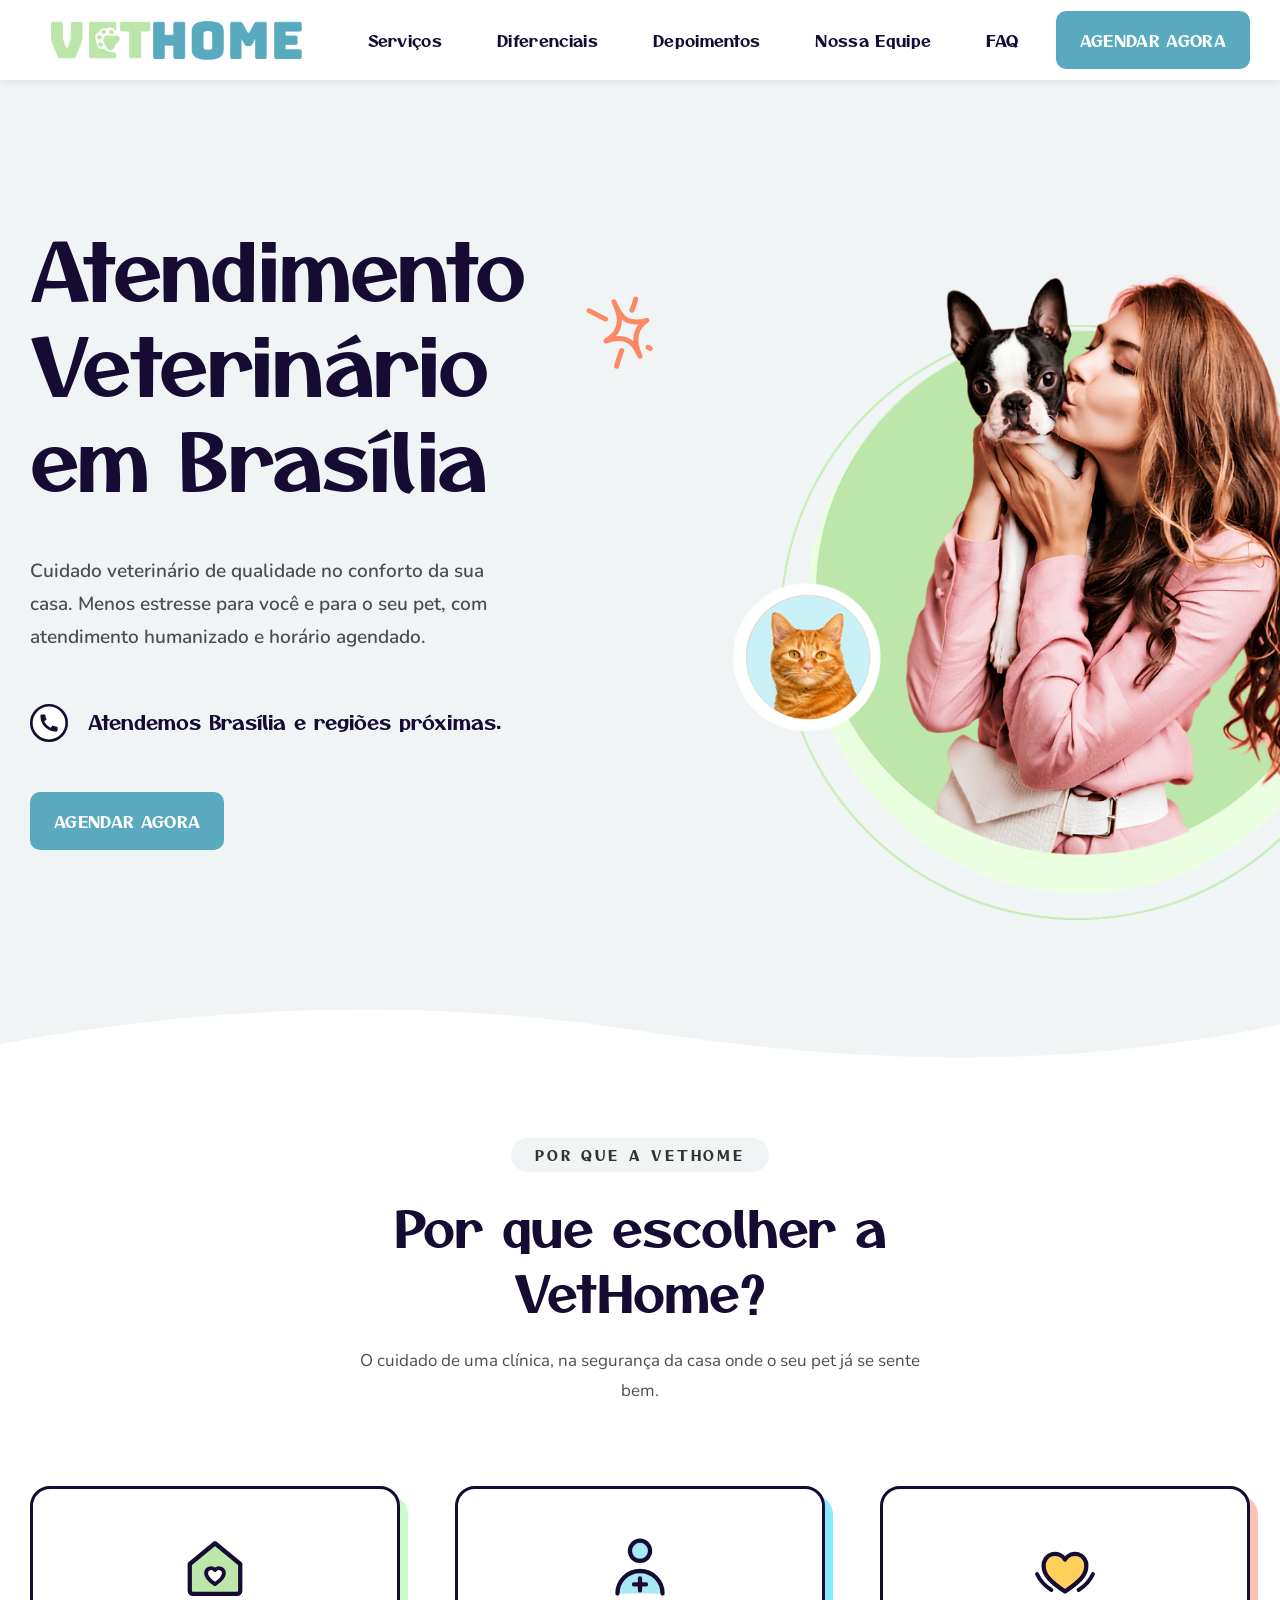
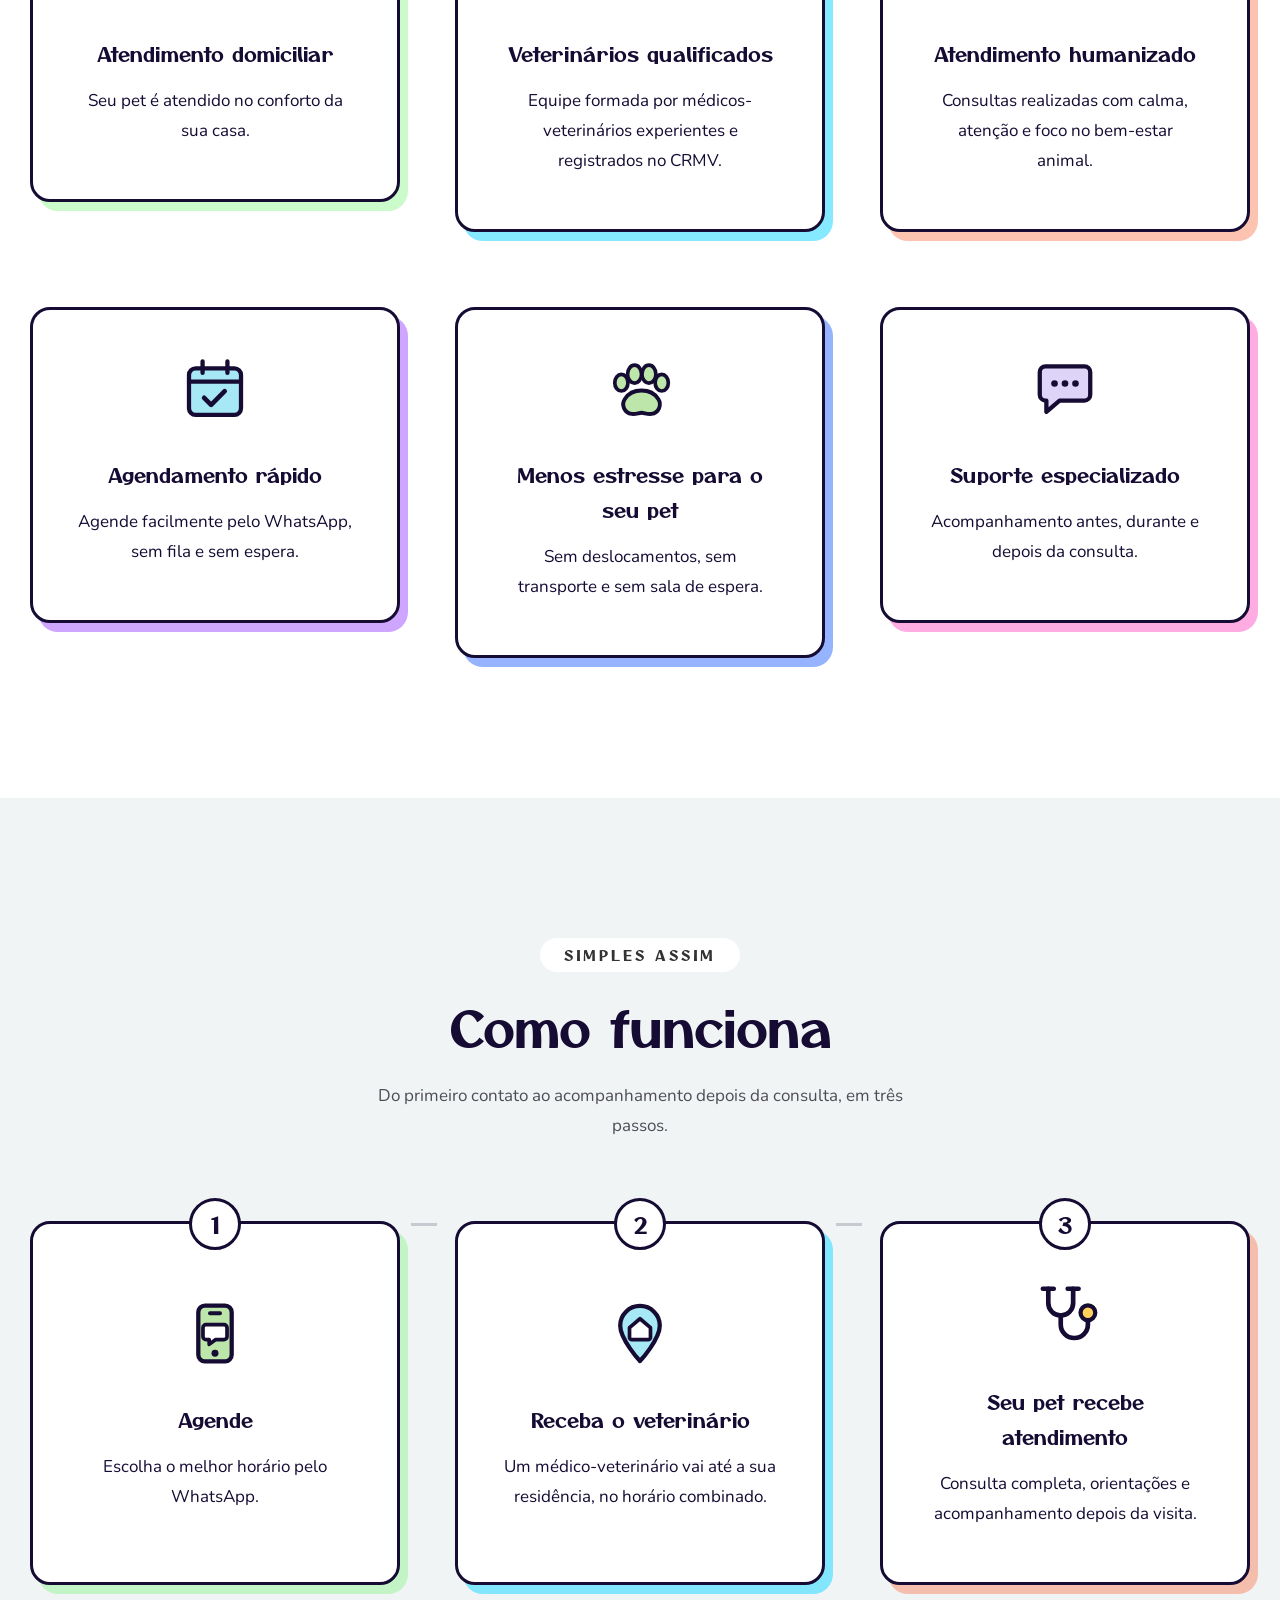
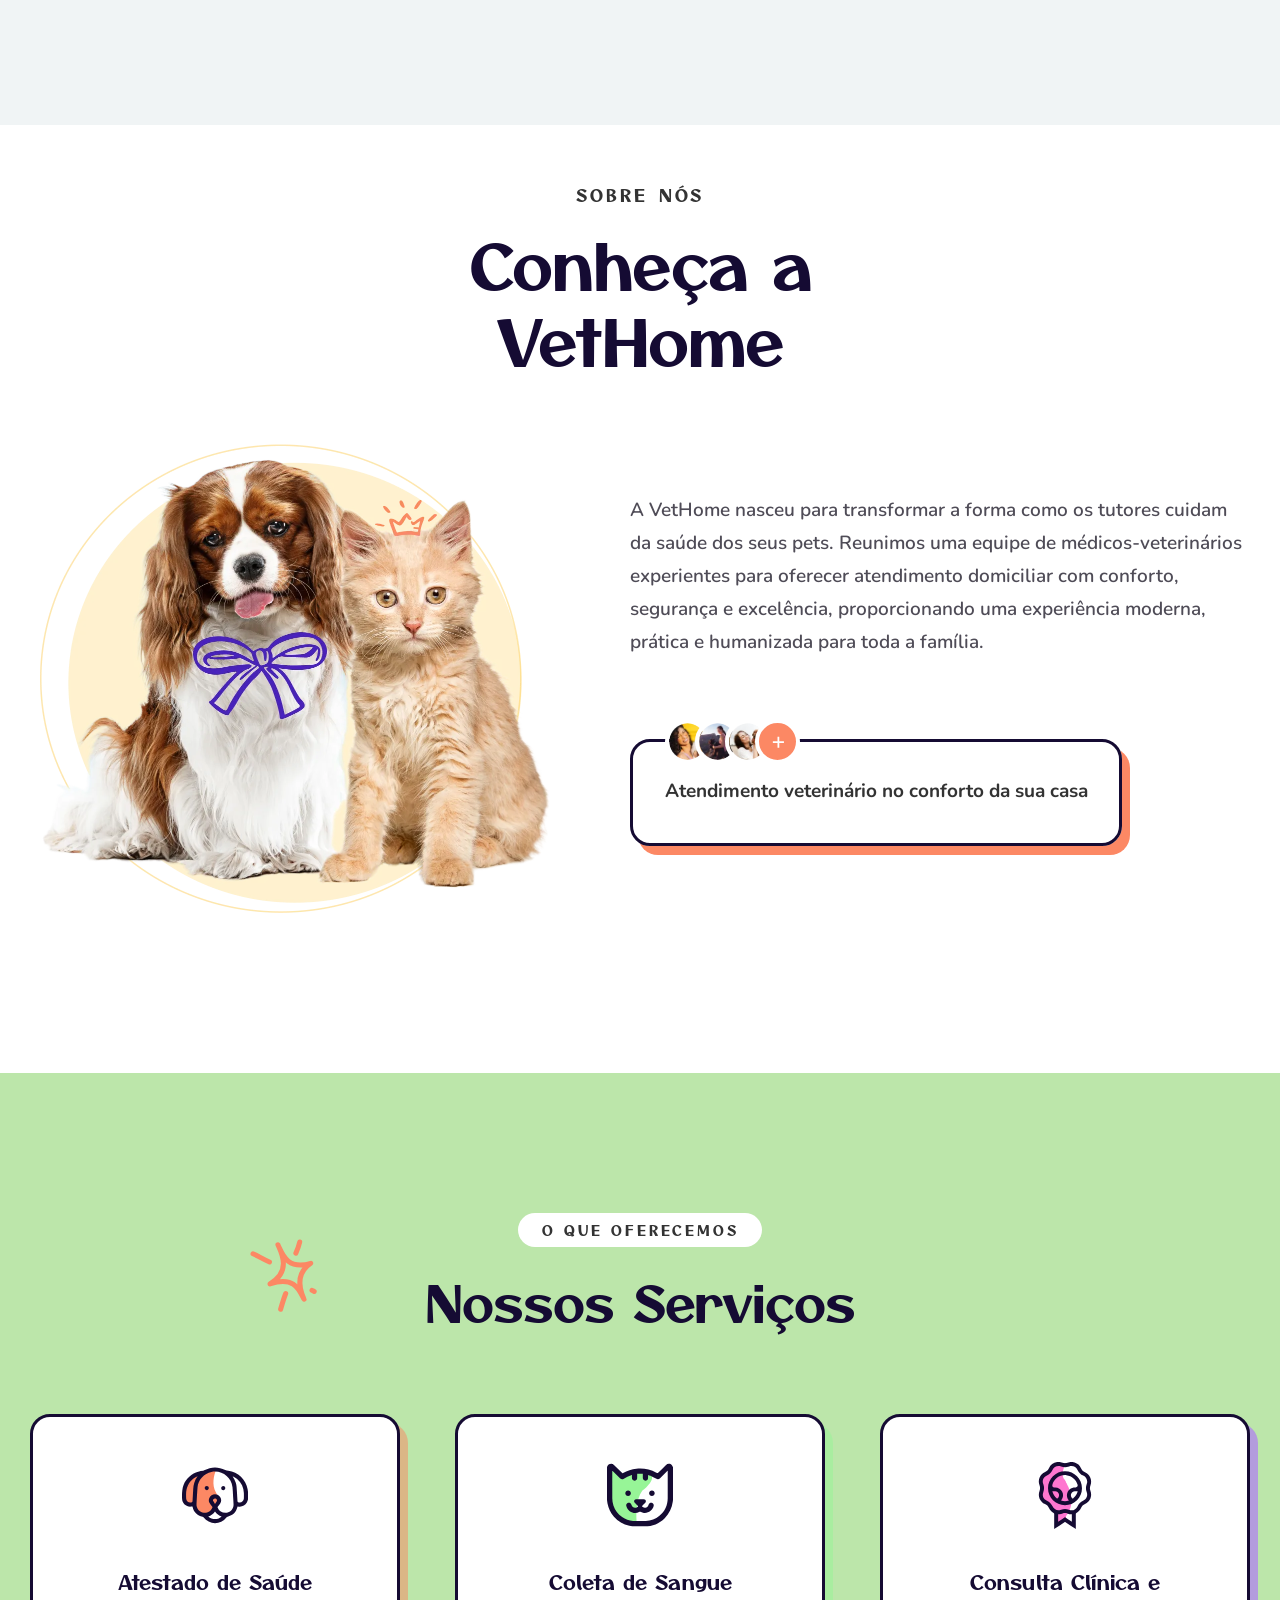
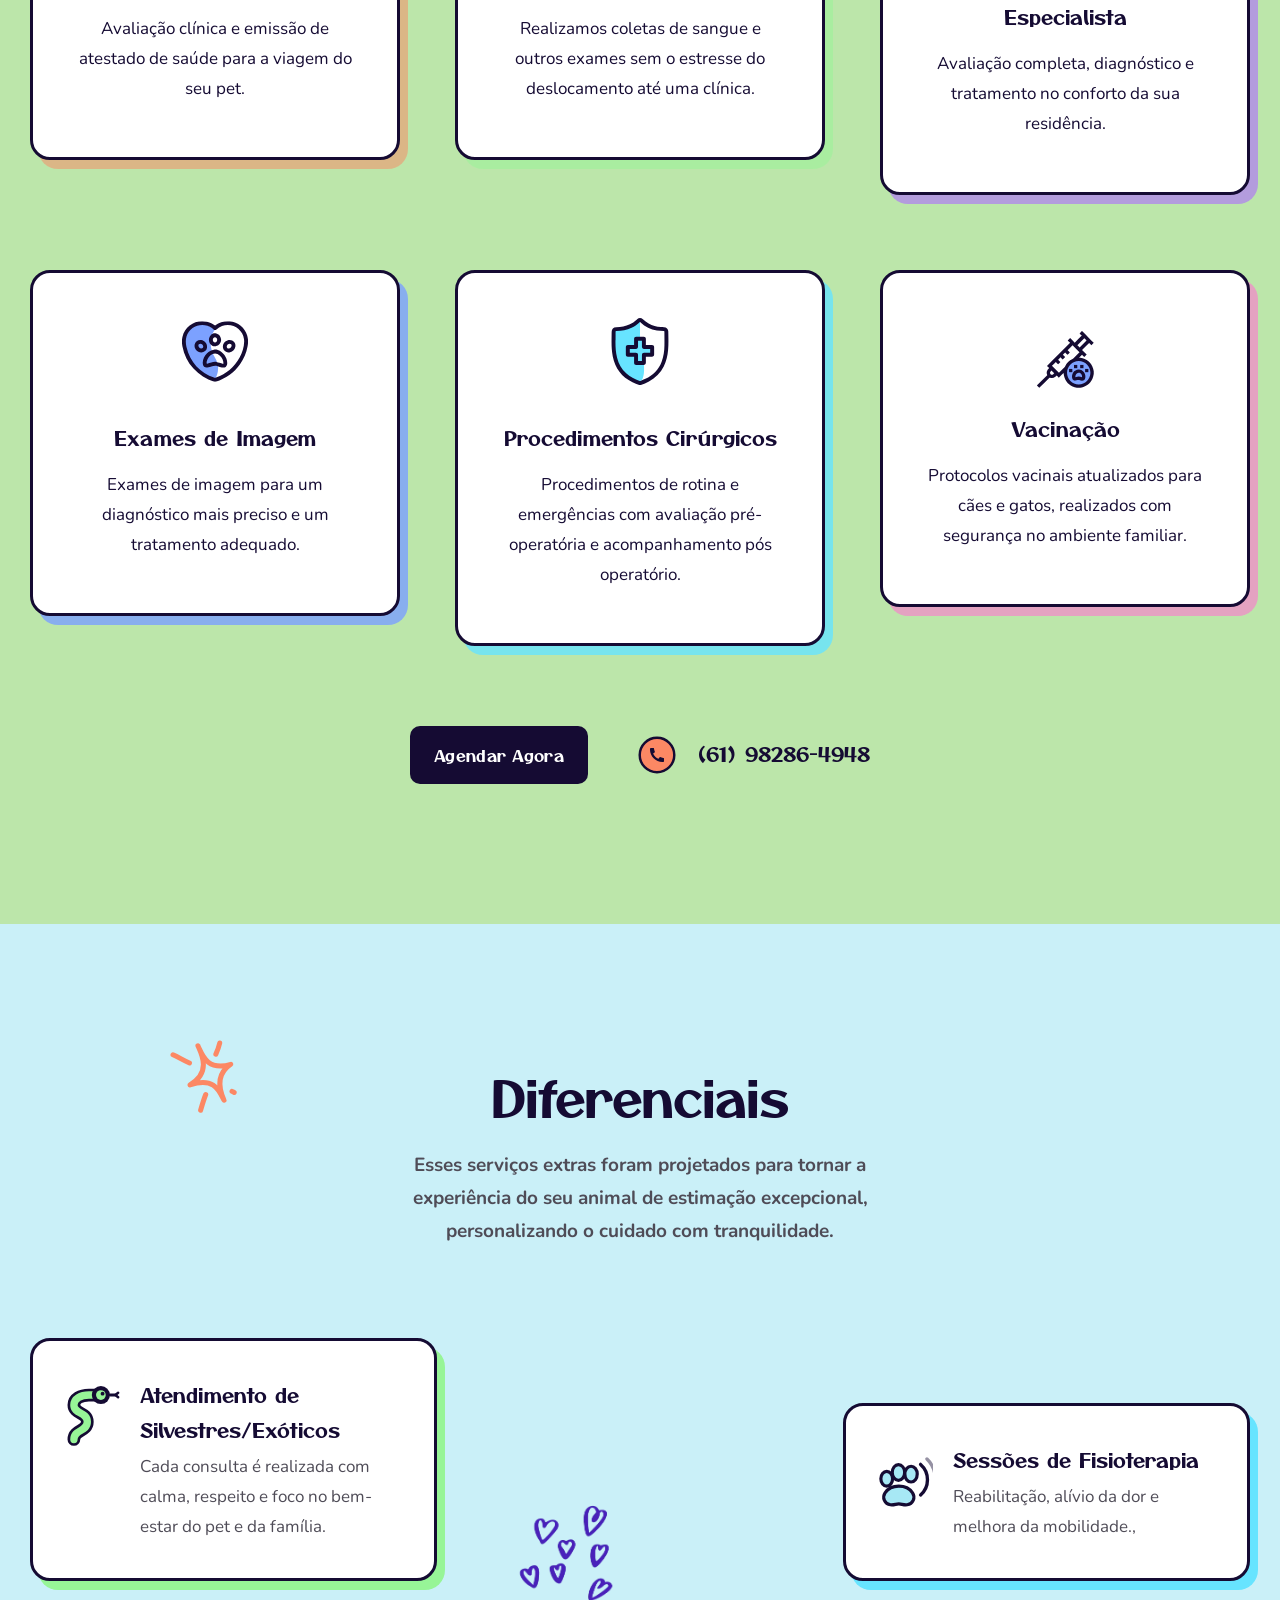
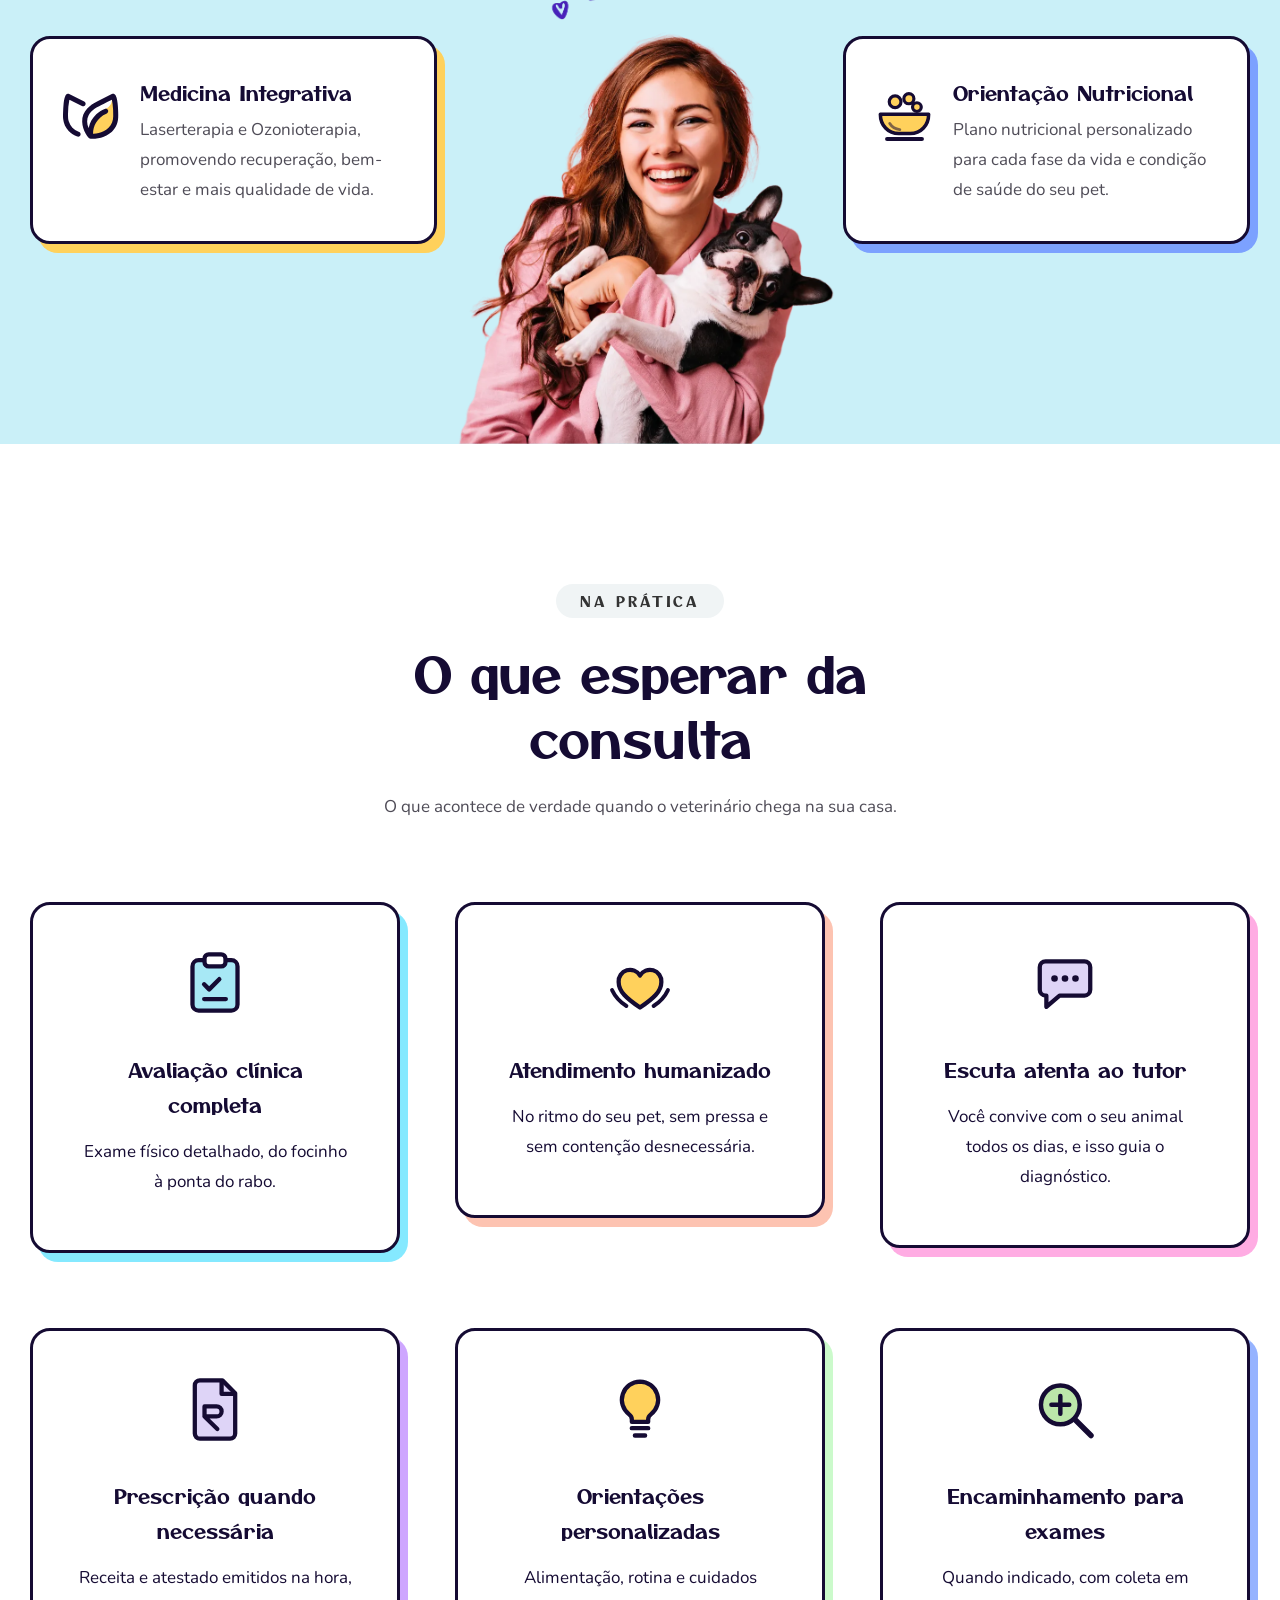
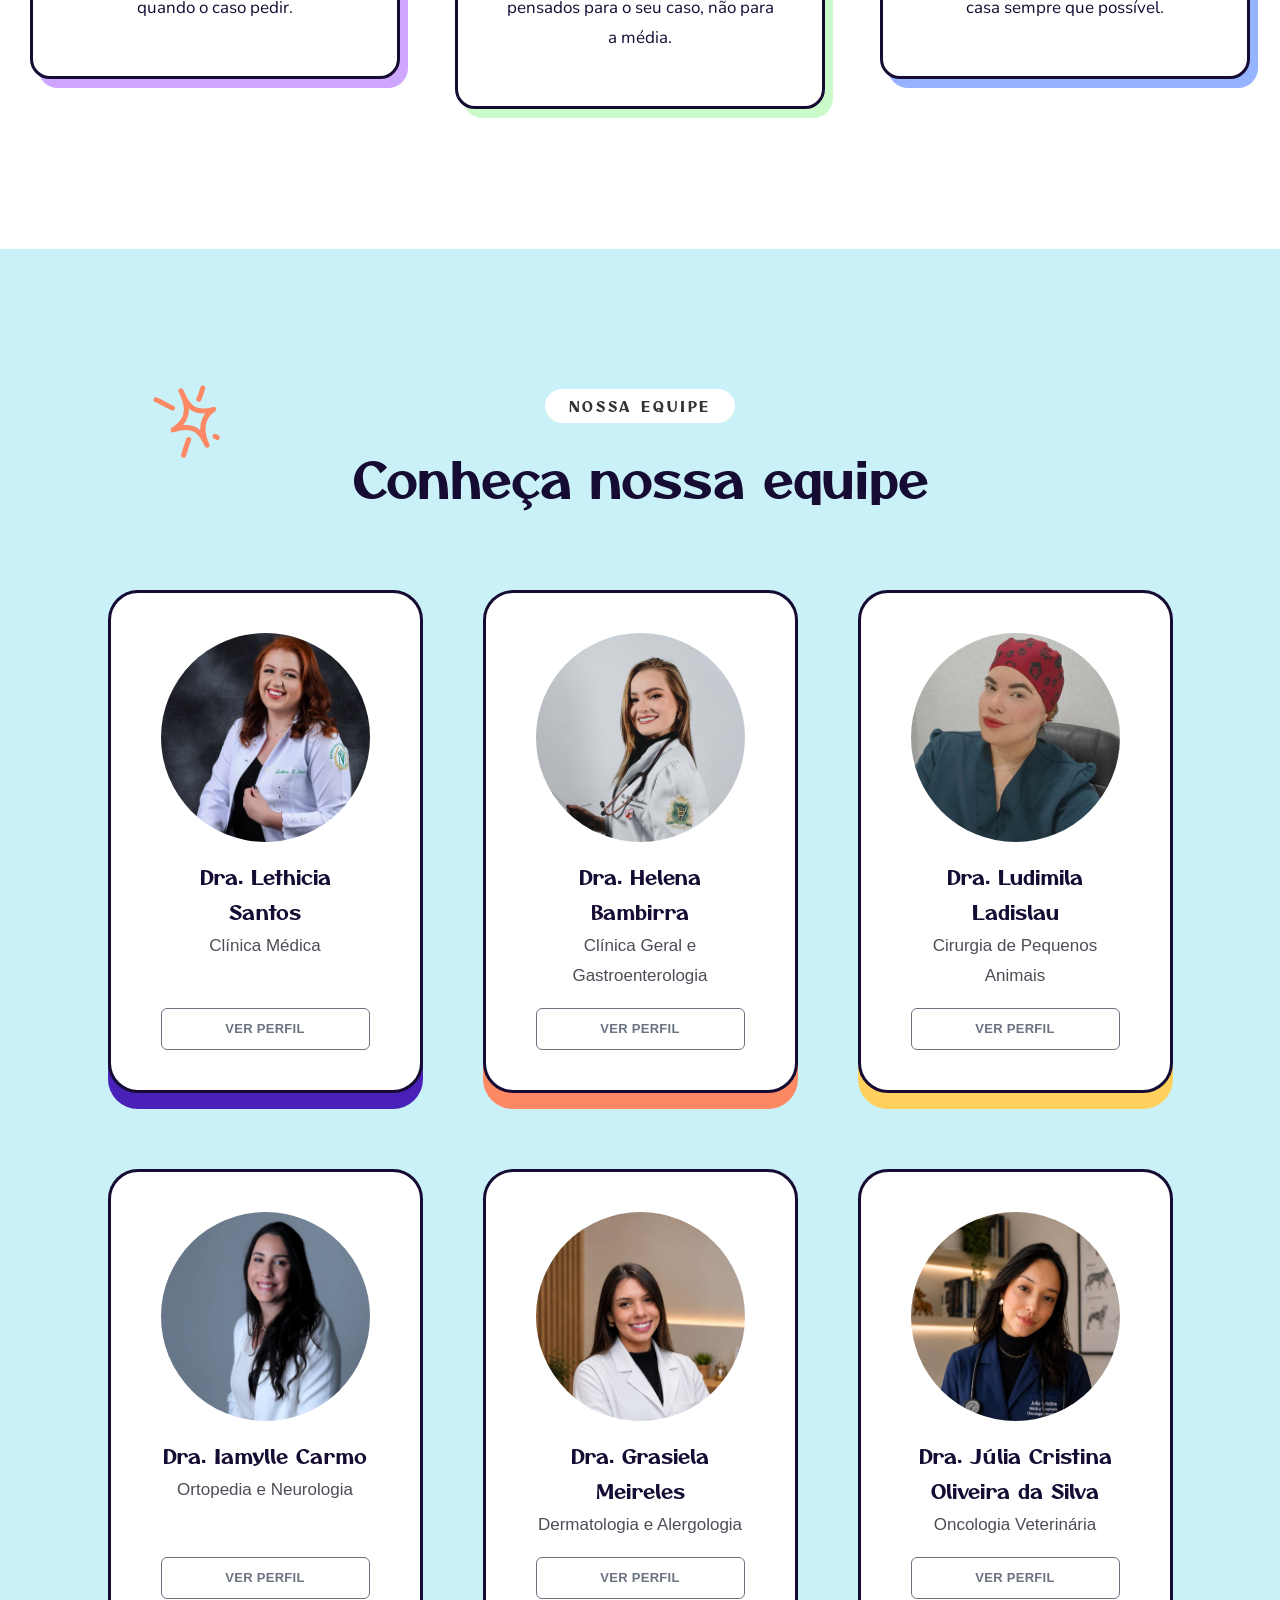
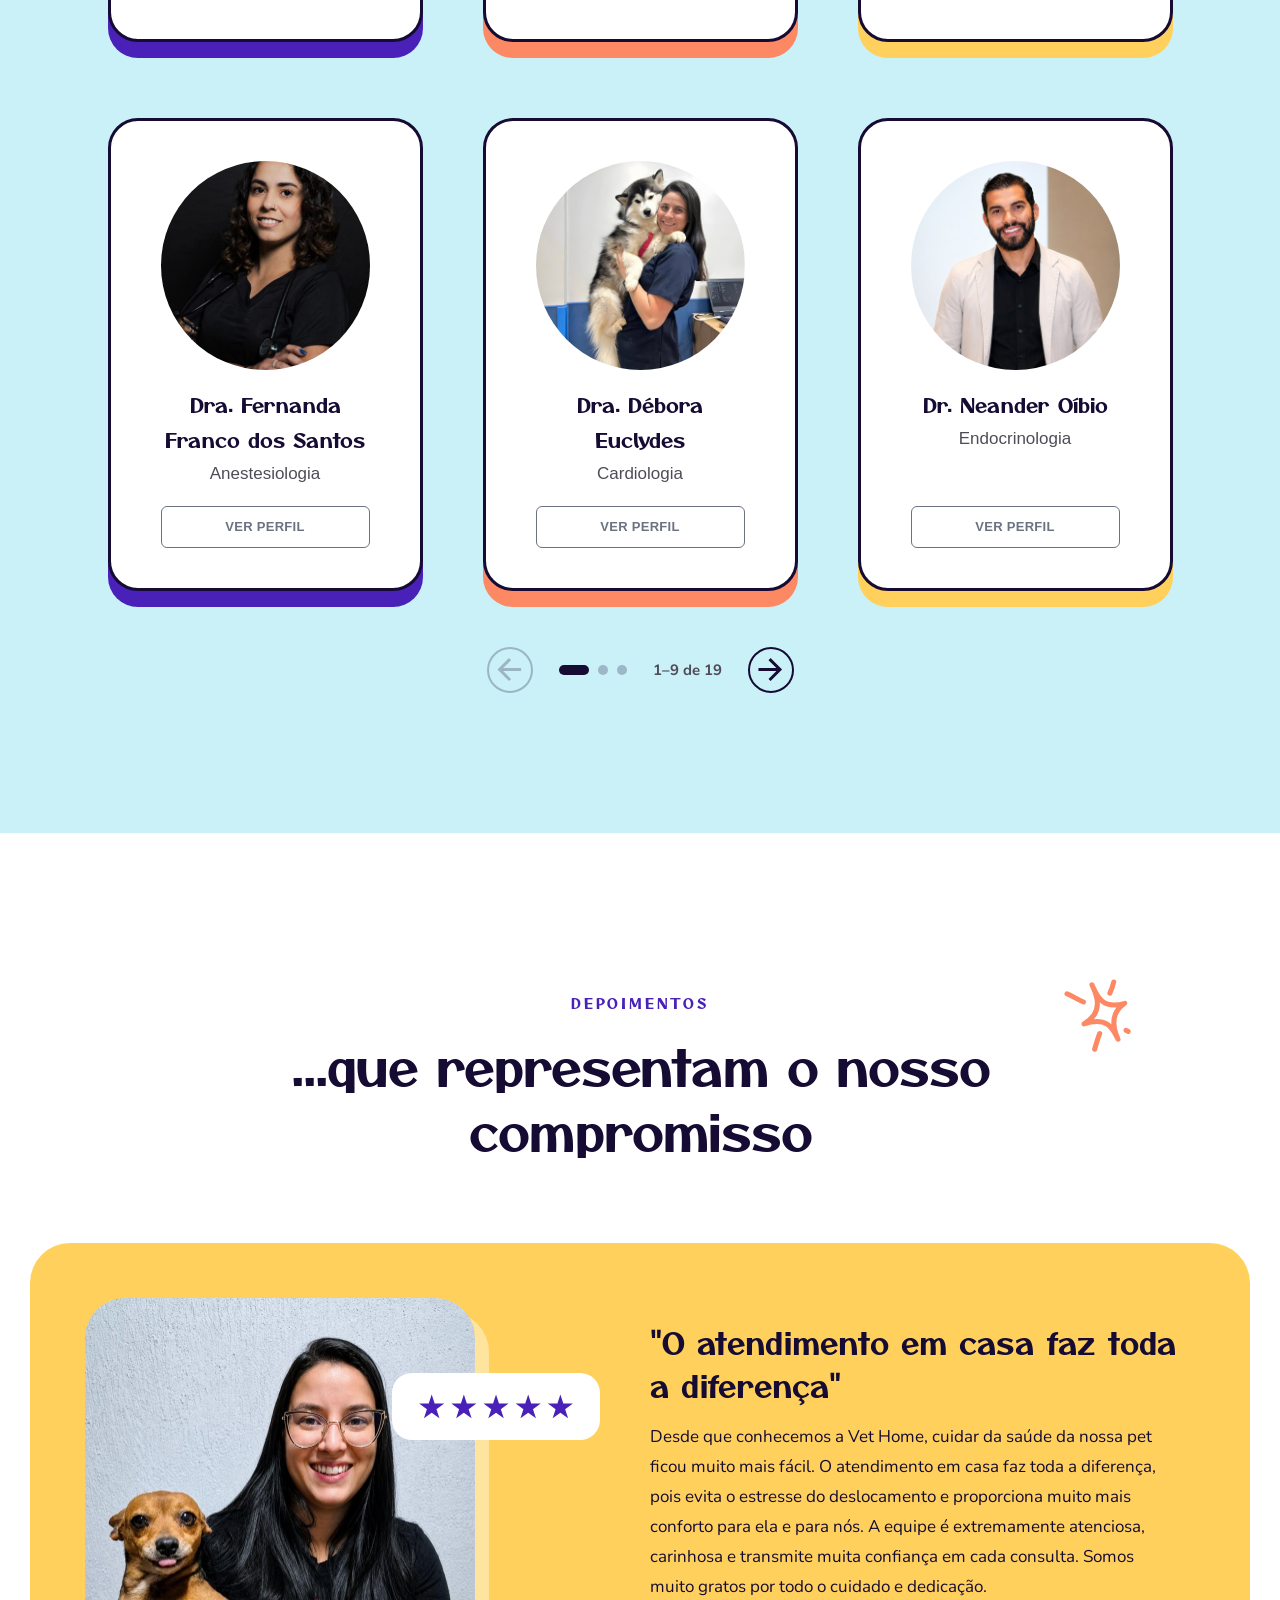
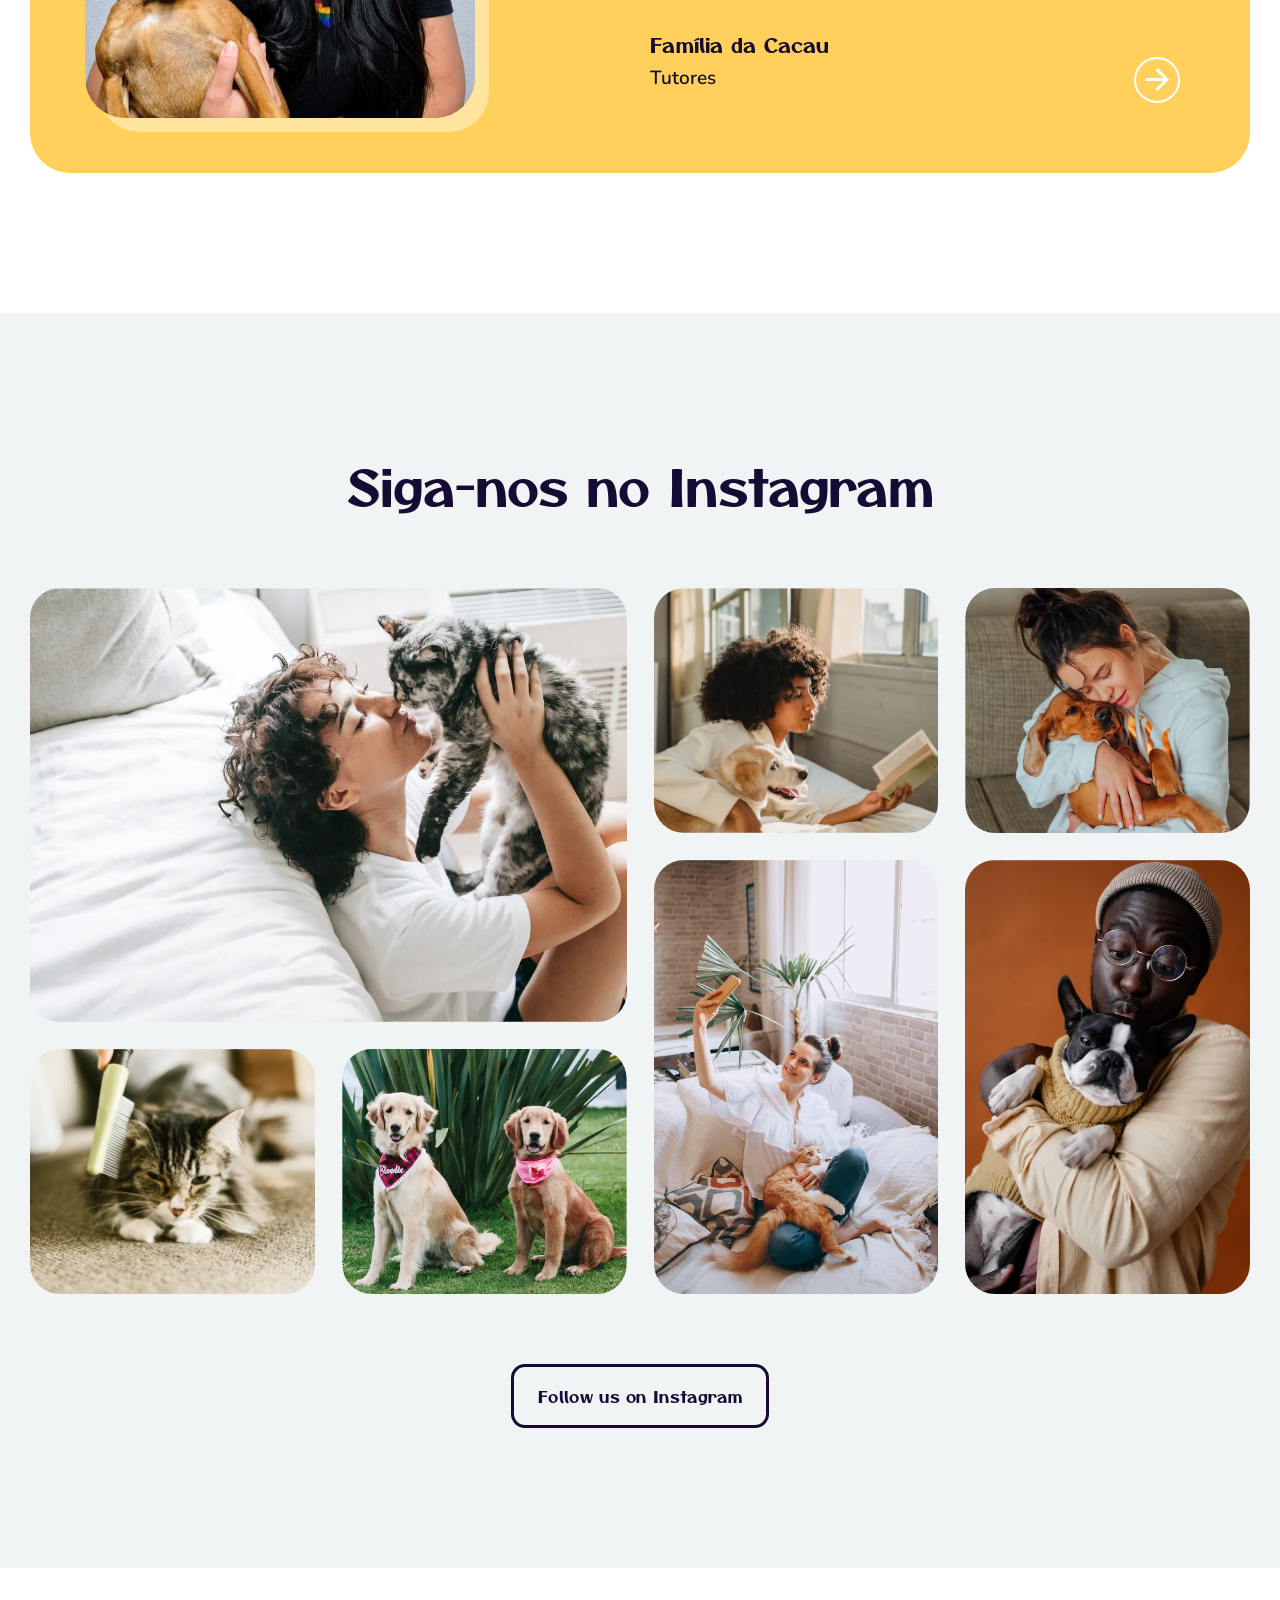
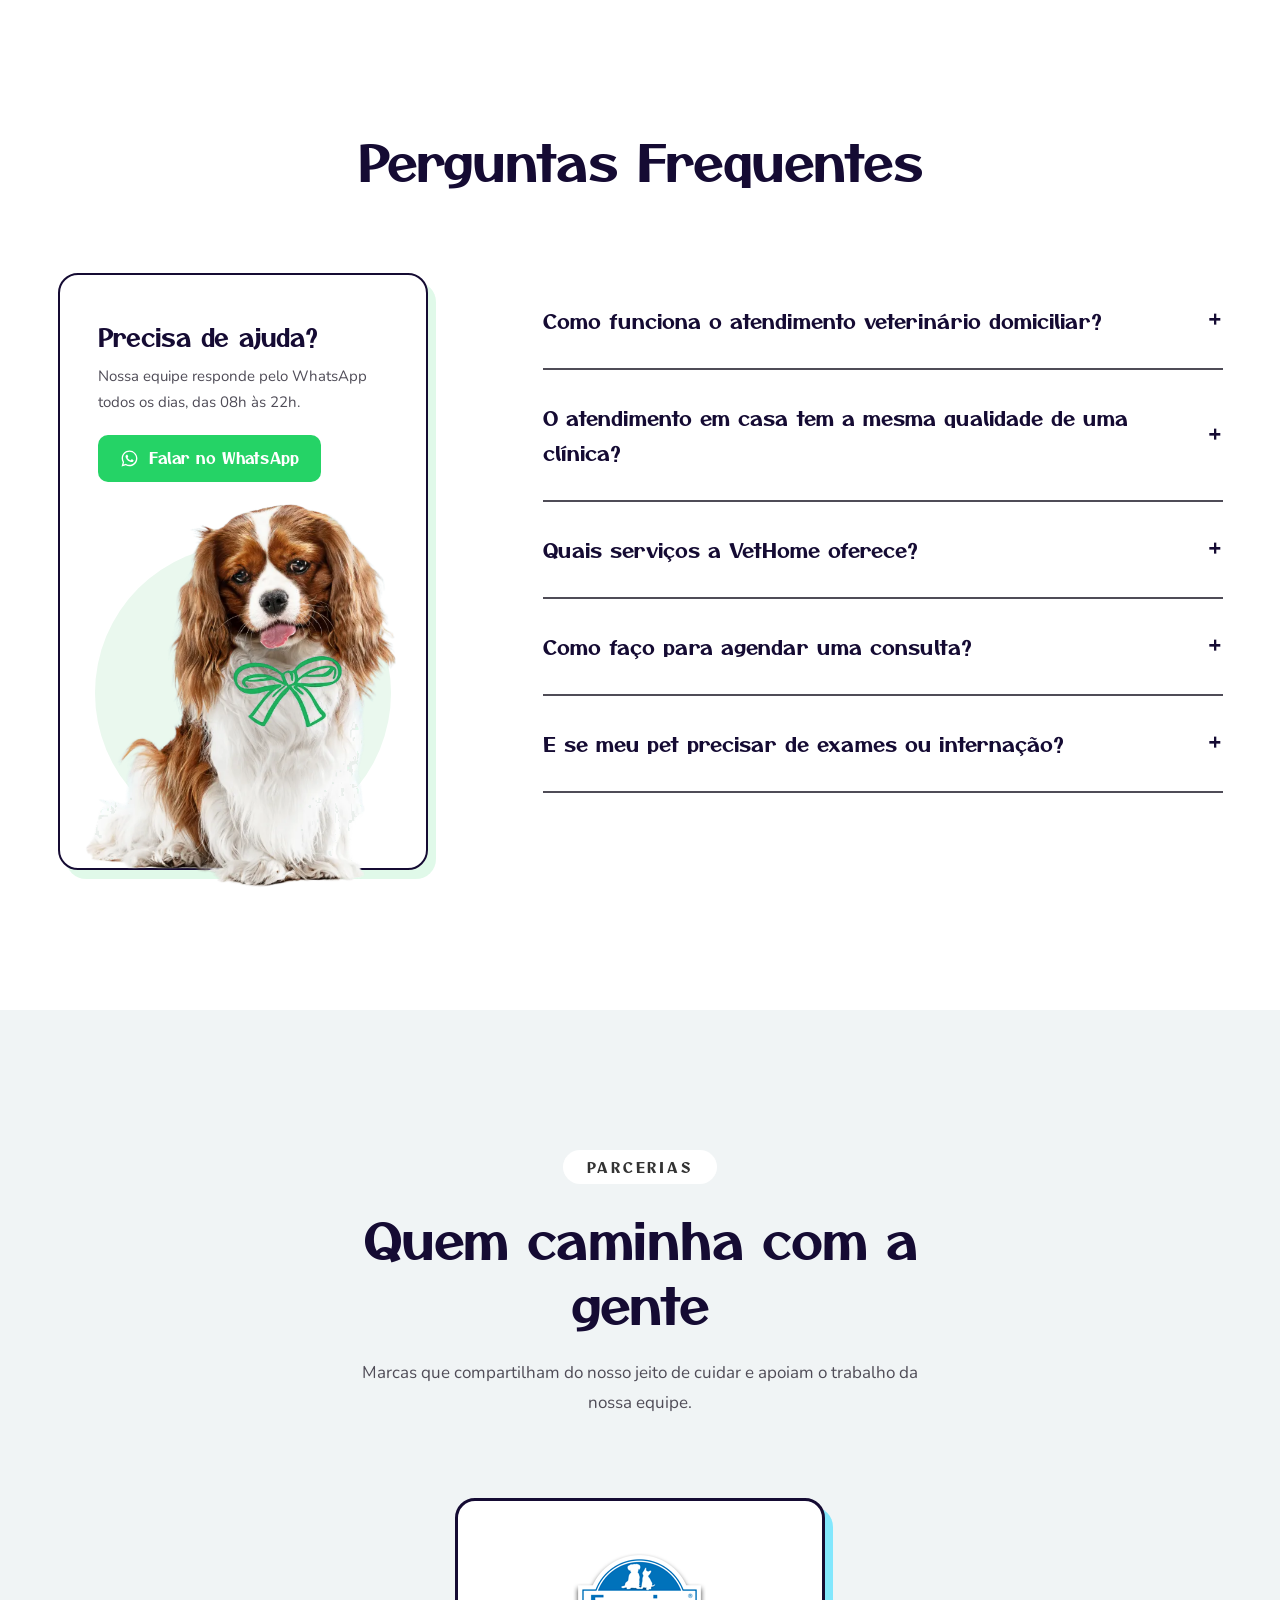
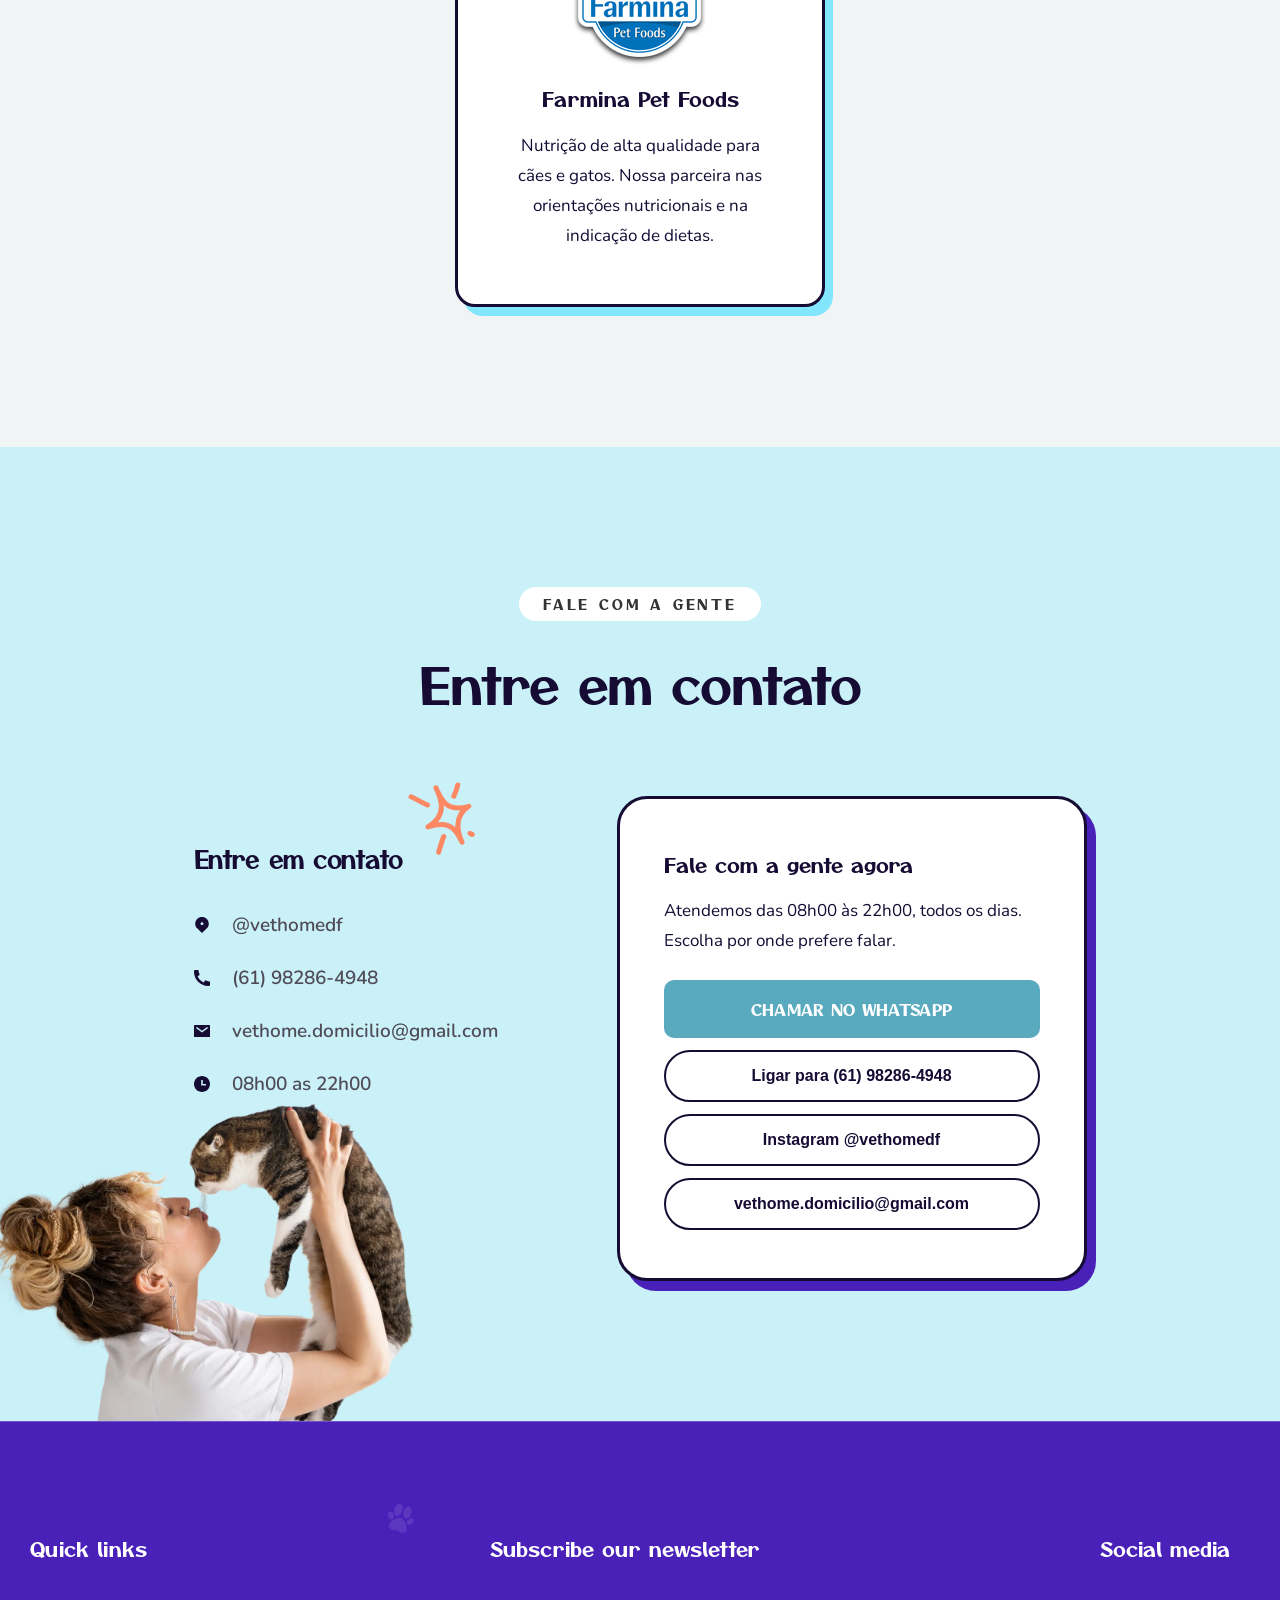
==== commit 7d87b5ce: "Rename MUDAR button to FAQ and redirect to FAQ section - Changed navbar link from 'MUDAR' to 'FAQ' -" ====
--- a/site/index.html
+++ b/site/index.html
@@ -1,4 +1,4 @@
-<!DOCTYPE html><!-- This site was created in Webflow. https://webflow.com --><!-- Last Published: Tue Aug 04 2026 15:38:13 GMT+0000 (Coordinated Universal Time) --><html data-wf-domain="vet-home---backup.webflow.io" data-wf-page="6a5f7b1cd7d1481d2ef9ea24" data-wf-site="6a5f7b1ad7d1481d2ef9e9a2" data-wf-status="1" lang="pt-BR"><head><meta charset="utf-8"/><title>VetHome — Atendimento Veterinário a Domicílio em Brasília</title><meta content="Spend quality time with your pet, providing them with affection, attention, and positive reinforcement." name="description"/><meta content="Pebo | Webflow HTML website template" property="og:title"/><meta content="Spend quality time with your pet, providing them with affection, attention, and positive reinforcement." property="og:description"/><meta content="assets/64c675632cff33c4e4741b38_Hero_Image_Wrapper.webp" property="og:image"/><meta content="Pebo | Webflow HTML website template" name="twitter:title"/><meta content="Spend quality time with your pet, providing them with affection, attention, and positive reinforcement." name="twitter:description"/><meta content="assets/64c675632cff33c4e4741b38_Hero_Image_Wrapper.webp" name="twitter:image"/><meta property="og:type" content="website"/><meta content="summary_large_image" name="twitter:card"/><meta content="width=device-width, initial-scale=1" name="viewport"/><meta content="Webflow" name="generator"/><link href="css/webflow.css" rel="stylesheet" type="text/css"/><link href="https://fonts.googleapis.com" rel="preconnect"/><link href="https://fonts.gstatic.com" rel="preconnect" crossorigin="anonymous"/><script src="js/vendor/webfont.js" type="text/javascript"></script><script type="text/javascript">WebFont.load({  google: {    families: ["Nunito:400,500,600"]  }});</script><script type="text/javascript">!function(o,c){var n=c.documentElement,t=" w-mod-";n.className+=t+"js",("ontouchstart"in o||o.DocumentTouch&&c instanceof DocumentTouch)&&(n.className+=t+"touch")}(window,document);</script><link href="assets/favicon.ico" rel="shortcut icon" type="image/x-icon"/><link href="assets/webclip.png" rel="apple-touch-icon"/><link href="css/vethome.css" rel="stylesheet" type="text/css"/></head><body><div class="navbar-wrapper"><div data-w-id="b64050fb-33a9-2d16-f017-9319c18e2dc5" data-animation="over-right" data-collapse="medium" data-duration="400" data-easing="ease" data-easing2="ease" role="banner" class="navbar w-nav"><div class="nav-container"><a href="/" aria-current="page" class="brand w-nav-brand w--current"><img src="assets/6a5f7b1cd7d1481d2ef9ea4c_Logo.svg" loading="lazy" alt="" class="logo"/></a><div class="overlay"></div><nav role="navigation" class="nav-menu w-nav-menu"><div class="nav-menu-wrapper"><a href="/" aria-current="page" class="nav-logo-wrapper w-inline-block w--current"><img src="assets/logo-vethome.png" loading="lazy" width="300" height="Auto" alt="" class="image"/><img src="assets/6a5f7b1cd7d1481d2ef9ea4c_Logo.svg" loading="lazy" alt="" class="nav-logo-mobile"/></a><div class="nav-links-wrapper"><a href="#Service" class="navigation w-nav-link">Serviços</a><a href="#Feature" class="navigation w-nav-link">Diferenciais</a><a href="#Testimonial" class="navigation w-nav-link">Depoimentos</a><a href="#Our-Team" class="navigation w-nav-link">Nossa Equipe</a><a href="#Pricing" class="navigation w-nav-link">MUDAR</a></div><div class="nav-buttons-wrapper"><a href="#Contact" class="primary-button dark-hover-effect w-button">AGENDAR AGORA</a></div></div></nav><div class="menu-button w-nav-button"><div class="menu-icon-wrapper"><img src="assets/6a5f7b1cd7d1481d2ef9ea88_menu_Icon.png" loading="lazy" alt="Menu Icon" class="menu-icon"/></div><div class="menu-animation"><div class="top-line"></div><div class="middle-line"></div><div class="bottom-line"></div></div></div></div><div class="shadow-bg-color"></div></div></div><section class="hero-section"><div class="w-layout-blockcontainer main-container w-container"><div class="hero-container"><div class="hero-text-wrapper"><h1 class="display">Atendimento Veterinário em Brasília</h1><div class="hero-para-wrapper"><p class="paragraph-big">Cuidado veterinário de qualidade no conforto da sua casa. Menos estresse para você e para o seu pet, com atendimento humanizado e horário agendado.</p></div><a href="tel:1234567890" class="phone-link hero w-inline-block"><img src="assets/6a5f7b1cd7d1481d2ef9ea6b_Team_Phone_Icon.svg" loading="lazy" alt="" class="phone-icon"/><div class="h6">Atendemos Brasília e regiões próximas.</div></a><a href="#Service" class="primary-button dark-hover-effect w-button">AGENDAR AGORA</a><img src="assets/6a5f7b1cd7d1481d2ef9ea4d_Decorative.svg" loading="lazy" alt="" class="decorative hero"/></div><div class="hero-image-wrapper"><img src="assets/hero-vethome.png" loading="lazy" sizes="(max-width: 767px) 100vw, (max-width: 991px) 728px, 940px" srcset="assets/hero-vethome-p-500.png 500w, assets/hero-vethome-p-800.png 800w, assets/hero-vethome-p-1080.png 1080w, assets/hero-vethome.png 1578w" alt="" class="hero-image"/></div></div></div></section><section class="service-section secao-porque"><div class="w-layout-blockcontainer main-container w-container"><div class="service-container"><div class="service-heading-wrapper"><div class="tag"><div class="upper-heading">Por que a VetHome</div></div><h3 class="h1">Por que escolher a VetHome?</h3><p class="paragraph dark-grey-color secao-sub">O cuidado de uma clínica, na segurança da casa onde o seu pet já se sente bem.</p></div><div class="service-blocks-wrapper"><div class="service-block shadow green-shadow"><img src="assets/ic/ic-casa.svg" loading="lazy" alt="" class="service-block-icon"/><h4 class="h6">Atendimento domiciliar</h4><p class="paragraph dark-font-color">Seu pet é atendido no conforto da sua casa.</p></div><div class="service-block shadow light-blue-shadow"><img src="assets/ic/ic-vet.svg" loading="lazy" alt="" class="service-block-icon"/><h4 class="h6">Veterinários qualificados</h4><p class="paragraph dark-font-color">Equipe formada por médicos-veterinários experientes e registrados no CRMV.</p></div><div class="service-block shadow orange-shadow"><img src="assets/ic/ic-coracao-maos.svg" loading="lazy" alt="" class="service-block-icon"/><h4 class="h6">Atendimento humanizado</h4><p class="paragraph dark-font-color">Consultas realizadas com calma, atenção e foco no bem-estar animal.</p></div><div class="service-block shadow light-purple-shadow"><img src="assets/ic/ic-calendario.svg" loading="lazy" alt="" class="service-block-icon"/><h4 class="h6">Agendamento rápido</h4><p class="paragraph dark-font-color">Agende facilmente pelo WhatsApp, sem fila e sem espera.</p></div><div class="service-block shadow violet-shadow"><img src="assets/ic/ic-patinha.svg" loading="lazy" alt="" class="service-block-icon"/><h4 class="h6">Menos estresse para o seu pet</h4><p class="paragraph dark-font-color">Sem deslocamentos, sem transporte e sem sala de espera.</p></div><div class="service-block shadow pink-shadow"><img src="assets/ic/ic-chat.svg" loading="lazy" alt="" class="service-block-icon"/><h4 class="h6">Suporte especializado</h4><p class="paragraph dark-font-color">Acompanhamento antes, durante e depois da consulta.</p></div></div></div></div></section><section class="service-section secao-como"><div class="w-layout-blockcontainer main-container w-container"><div class="service-container"><div class="service-heading-wrapper"><div class="tag"><div class="upper-heading">Simples assim</div></div><h3 class="h1">Como funciona</h3><p class="paragraph dark-grey-color secao-sub">Do primeiro contato ao acompanhamento depois da consulta, em três passos.</p></div><div class="service-blocks-wrapper passos-wrapper"><div class="service-block shadow green-shadow passo-block"><span class="passo-numero">1</span><img src="assets/ic/ic-celular.svg" loading="lazy" alt="" class="service-block-icon"/><h4 class="h6">Agende</h4><p class="paragraph dark-font-color">Escolha o melhor horário pelo WhatsApp.</p></div><div class="service-block shadow light-blue-shadow passo-block"><span class="passo-numero">2</span><img src="assets/ic/ic-mapa.svg" loading="lazy" alt="" class="service-block-icon"/><h4 class="h6">Receba o veterinário</h4><p class="paragraph dark-font-color">Um médico-veterinário vai até a sua residência, no horário combinado.</p></div><div class="service-block shadow orange-shadow passo-block"><span class="passo-numero">3</span><img src="assets/ic/ic-estetoscopio.svg" loading="lazy" alt="" class="service-block-icon"/><h4 class="h6">Seu pet recebe atendimento</h4><p class="paragraph dark-font-color">Consulta completa, orientações e acompanhamento depois da visita.</p></div></div></div></div></section><section class="about-section"><div class="w-layout-blockcontainer main-container w-container"><div class="about-container"><div class="upper-heading">Sobre nós</div><div class="about-heading-wrapper"><h2 class="h1">Conheça a VetHome</h2></div><div class="about-row"><div class="about-image-wrapper"><img src="assets/6a5f7b1cd7d1481d2ef9ea4e_About_Image.webp" loading="lazy" sizes="(max-width: 767px) 100vw, (max-width: 991px) 728px, 940px" srcset="assets/6a5f7b1cd7d1481d2ef9ea4e_About_Image-p-500.png 500w, assets/6a5f7b1cd7d1481d2ef9ea4e_About_Image-p-800.png 800w, assets/6a5f7b1cd7d1481d2ef9ea4e_About_Image.webp 1060w" alt="About Image
+<!DOCTYPE html><!-- This site was created in Webflow. https://webflow.com --><!-- Last Published: Tue Aug 04 2026 15:38:13 GMT+0000 (Coordinated Universal Time) --><html data-wf-domain="vet-home---backup.webflow.io" data-wf-page="6a5f7b1cd7d1481d2ef9ea24" data-wf-site="6a5f7b1ad7d1481d2ef9e9a2" data-wf-status="1" lang="pt-BR"><head><meta charset="utf-8"/><title>VetHome — Atendimento Veterinário a Domicílio em Brasília</title><meta content="Spend quality time with your pet, providing them with affection, attention, and positive reinforcement." name="description"/><meta content="Pebo | Webflow HTML website template" property="og:title"/><meta content="Spend quality time with your pet, providing them with affection, attention, and positive reinforcement." property="og:description"/><meta content="assets/64c675632cff33c4e4741b38_Hero_Image_Wrapper.webp" property="og:image"/><meta content="Pebo | Webflow HTML website template" name="twitter:title"/><meta content="Spend quality time with your pet, providing them with affection, attention, and positive reinforcement." name="twitter:description"/><meta content="assets/64c675632cff33c4e4741b38_Hero_Image_Wrapper.webp" name="twitter:image"/><meta property="og:type" content="website"/><meta content="summary_large_image" name="twitter:card"/><meta content="width=device-width, initial-scale=1" name="viewport"/><meta content="Webflow" name="generator"/><link href="css/webflow.css" rel="stylesheet" type="text/css"/><link href="https://fonts.googleapis.com" rel="preconnect"/><link href="https://fonts.gstatic.com" rel="preconnect" crossorigin="anonymous"/><script src="js/vendor/webfont.js" type="text/javascript"></script><script type="text/javascript">WebFont.load({  google: {    families: ["Nunito:400,500,600"]  }});</script><script type="text/javascript">!function(o,c){var n=c.documentElement,t=" w-mod-";n.className+=t+"js",("ontouchstart"in o||o.DocumentTouch&&c instanceof DocumentTouch)&&(n.className+=t+"touch")}(window,document);</script><link href="assets/favicon.ico" rel="shortcut icon" type="image/x-icon"/><link href="assets/webclip.png" rel="apple-touch-icon"/><link href="css/vethome.css" rel="stylesheet" type="text/css"/></head><body><div class="navbar-wrapper"><div data-w-id="b64050fb-33a9-2d16-f017-9319c18e2dc5" data-animation="over-right" data-collapse="medium" data-duration="400" data-easing="ease" data-easing2="ease" role="banner" class="navbar w-nav"><div class="nav-container"><a href="/" aria-current="page" class="brand w-nav-brand w--current"><img src="assets/6a5f7b1cd7d1481d2ef9ea4c_Logo.svg" loading="lazy" alt="" class="logo"/></a><div class="overlay"></div><nav role="navigation" class="nav-menu w-nav-menu"><div class="nav-menu-wrapper"><a href="/" aria-current="page" class="nav-logo-wrapper w-inline-block w--current"><img src="assets/logo-vethome.png" loading="lazy" width="300" height="Auto" alt="" class="image"/><img src="assets/6a5f7b1cd7d1481d2ef9ea4c_Logo.svg" loading="lazy" alt="" class="nav-logo-mobile"/></a><div class="nav-links-wrapper"><a href="#Service" class="navigation w-nav-link">Serviços</a><a href="#Feature" class="navigation w-nav-link">Diferenciais</a><a href="#Testimonial" class="navigation w-nav-link">Depoimentos</a><a href="#Our-Team" class="navigation w-nav-link">Nossa Equipe</a><a href="#FAQ" class="navigation w-nav-link">FAQ</a></div><div class="nav-buttons-wrapper"><a href="#Contact" class="primary-button dark-hover-effect w-button">AGENDAR AGORA</a></div></div></nav><div class="menu-button w-nav-button"><div class="menu-icon-wrapper"><img src="assets/6a5f7b1cd7d1481d2ef9ea88_menu_Icon.png" loading="lazy" alt="Menu Icon" class="menu-icon"/></div><div class="menu-animation"><div class="top-line"></div><div class="middle-line"></div><div class="bottom-line"></div></div></div></div><div class="shadow-bg-color"></div></div></div><section class="hero-section"><div class="w-layout-blockcontainer main-container w-container"><div class="hero-container"><div class="hero-text-wrapper"><h1 class="display">Atendimento Veterinário em Brasília</h1><div class="hero-para-wrapper"><p class="paragraph-big">Cuidado veterinário de qualidade no conforto da sua casa. Menos estresse para você e para o seu pet, com atendimento humanizado e horário agendado.</p></div><a href="tel:1234567890" class="phone-link hero w-inline-block"><img src="assets/6a5f7b1cd7d1481d2ef9ea6b_Team_Phone_Icon.svg" loading="lazy" alt="" class="phone-icon"/><div class="h6">Atendemos Brasília e regiões próximas.</div></a><a href="#Service" class="primary-button dark-hover-effect w-button">AGENDAR AGORA</a><img src="assets/6a5f7b1cd7d1481d2ef9ea4d_Decorative.svg" loading="lazy" alt="" class="decorative hero"/></div><div class="hero-image-wrapper"><img src="assets/hero-vethome.png" loading="lazy" sizes="(max-width: 767px) 100vw, (max-width: 991px) 728px, 940px" srcset="assets/hero-vethome-p-500.png 500w, assets/hero-vethome-p-800.png 800w, assets/hero-vethome-p-1080.png 1080w, assets/hero-vethome.png 1578w" alt="" class="hero-image"/></div></div></div></section><section class="service-section secao-porque"><div class="w-layout-blockcontainer main-container w-container"><div class="service-container"><div class="service-heading-wrapper"><div class="tag"><div class="upper-heading">Por que a VetHome</div></div><h3 class="h1">Por que escolher a VetHome?</h3><p class="paragraph dark-grey-color secao-sub">O cuidado de uma clínica, na segurança da casa onde o seu pet já se sente bem.</p></div><div class="service-blocks-wrapper"><div class="service-block shadow green-shadow"><img src="assets/ic/ic-casa.svg" loading="lazy" alt="" class="service-block-icon"/><h4 class="h6">Atendimento domiciliar</h4><p class="paragraph dark-font-color">Seu pet é atendido no conforto da sua casa.</p></div><div class="service-block shadow light-blue-shadow"><img src="assets/ic/ic-vet.svg" loading="lazy" alt="" class="service-block-icon"/><h4 class="h6">Veterinários qualificados</h4><p class="paragraph dark-font-color">Equipe formada por médicos-veterinários experientes e registrados no CRMV.</p></div><div class="service-block shadow orange-shadow"><img src="assets/ic/ic-coracao-maos.svg" loading="lazy" alt="" class="service-block-icon"/><h4 class="h6">Atendimento humanizado</h4><p class="paragraph dark-font-color">Consultas realizadas com calma, atenção e foco no bem-estar animal.</p></div><div class="service-block shadow light-purple-shadow"><img src="assets/ic/ic-calendario.svg" loading="lazy" alt="" class="service-block-icon"/><h4 class="h6">Agendamento rápido</h4><p class="paragraph dark-font-color">Agende facilmente pelo WhatsApp, sem fila e sem espera.</p></div><div class="service-block shadow violet-shadow"><img src="assets/ic/ic-patinha.svg" loading="lazy" alt="" class="service-block-icon"/><h4 class="h6">Menos estresse para o seu pet</h4><p class="paragraph dark-font-color">Sem deslocamentos, sem transporte e sem sala de espera.</p></div><div class="service-block shadow pink-shadow"><img src="assets/ic/ic-chat.svg" loading="lazy" alt="" class="service-block-icon"/><h4 class="h6">Suporte especializado</h4><p class="paragraph dark-font-color">Acompanhamento antes, durante e depois da consulta.</p></div></div></div></div></section><section class="service-section secao-como"><div class="w-layout-blockcontainer main-container w-container"><div class="service-container"><div class="service-heading-wrapper"><div class="tag"><div class="upper-heading">Simples assim</div></div><h3 class="h1">Como funciona</h3><p class="paragraph dark-grey-color secao-sub">Do primeiro contato ao acompanhamento depois da consulta, em três passos.</p></div><div class="service-blocks-wrapper passos-wrapper"><div class="service-block shadow green-shadow passo-block"><span class="passo-numero">1</span><img src="assets/ic/ic-celular.svg" loading="lazy" alt="" class="service-block-icon"/><h4 class="h6">Agende</h4><p class="paragraph dark-font-color">Escolha o melhor horário pelo WhatsApp.</p></div><div class="service-block shadow light-blue-shadow passo-block"><span class="passo-numero">2</span><img src="assets/ic/ic-mapa.svg" loading="lazy" alt="" class="service-block-icon"/><h4 class="h6">Receba o veterinário</h4><p class="paragraph dark-font-color">Um médico-veterinário vai até a sua residência, no horário combinado.</p></div><div class="service-block shadow orange-shadow passo-block"><span class="passo-numero">3</span><img src="assets/ic/ic-estetoscopio.svg" loading="lazy" alt="" class="service-block-icon"/><h4 class="h6">Seu pet recebe atendimento</h4><p class="paragraph dark-font-color">Consulta completa, orientações e acompanhamento depois da visita.</p></div></div></div></div></section><section class="about-section"><div class="w-layout-blockcontainer main-container w-container"><div class="about-container"><div class="upper-heading">Sobre nós</div><div class="about-heading-wrapper"><h2 class="h1">Conheça a VetHome</h2></div><div class="about-row"><div class="about-image-wrapper"><img src="assets/6a5f7b1cd7d1481d2ef9ea4e_About_Image.webp" loading="lazy" sizes="(max-width: 767px) 100vw, (max-width: 991px) 728px, 940px" srcset="assets/6a5f7b1cd7d1481d2ef9ea4e_About_Image-p-500.png 500w, assets/6a5f7b1cd7d1481d2ef9ea4e_About_Image-p-800.png 800w, assets/6a5f7b1cd7d1481d2ef9ea4e_About_Image.webp 1060w" alt="About Image
 " class="about-image"/></div><div class="about-text-wrapper"><p class="paragraph-big">A VetHome nasceu para transformar a forma como os tutores cuidam da saúde dos seus pets. Reunimos uma equipe de médicos-veterinários experientes para oferecer atendimento domiciliar com conforto, segurança e excelência, proporcionando uma experiência moderna, prática e humanizada para toda a família.</p><div class="about-text shadow orange-shadow"><div class="clients-profile-wrapper"><img src="assets/6a5f7b1cd7d1481d2ef9ea5c_Mask_group.webp" loading="lazy" alt="Client Image" class="client-profile"/><img src="assets/6a5f7b1cd7d1481d2ef9ea5a_Mask_group-1.webp" loading="lazy" alt="Client Image" class="client-profile"/><img src="assets/6a5f7b1cd7d1481d2ef9ea5b_Mask_group-2.webp" loading="lazy" alt="Client Image" class="client-profile"/><div class="client-profile with-bg-color"><img src="assets/6a5f7b1cd7d1481d2ef9ea5d_Plus_Icon.svg" loading="lazy" alt="plus icon" class="plus-icon"/></div></div><div class="paragraph-big"><strong>Atendimento veterinário no conforto da sua casa</strong></div></div></div></div></div></div><div id="About-us" class="anchor-div"></div></section><section class="service-section"><div class="w-layout-blockcontainer main-container w-container"><div class="service-container"><div class="service-heading-wrapper"><div class="tag"><div class="upper-heading">O que oferecemos</div></div><h3 class="h1">Nossos Serviços</h3><img src="assets/6a5f7b1cd7d1481d2ef9ea4d_Decorative.svg" loading="lazy" alt="" class="decorative service"/></div><div class="service-blocks-wrapper"><div class="service-block shadow orange-shadow"><img src="assets/6a5f7b1cd7d1481d2ef9ea4f_Group_40287.svg" loading="lazy" alt="Service icon" class="service-block-icon"/><h4 class="h6">Atestado de Saúde</h4><p class="paragraph dark-font-color">Avaliação clínica e emissão de atestado de saúde para a viagem do seu pet.</p></div><div class="service-block shadow green-shadow"><img src="assets/6a5f7b1cd7d1481d2ef9ea52_Group_40286.svg" loading="lazy" alt="Service icon" class="service-block-icon"/><h4 class="h6">Coleta de Sangue</h4><p class="paragraph dark-font-color">Realizamos coletas de sangue e outros exames sem o estresse do deslocamento até uma clínica.</p></div><div class="service-block shadow light-purple-shadow"><img src="assets/6a5f7b1cd7d1481d2ef9ea50_Group_40290.svg" loading="lazy" alt="Service icon" class="service-block-icon"/><h4 class="h6">Consulta Clínica e Especialista</h4><p class="paragraph dark-font-color">Avaliação completa, diagnóstico e tratamento no conforto da sua residência.</p></div><div class="service-block shadow violet-shadow"><img src="assets/6a5f7b1cd7d1481d2ef9ea55_Layer_1.svg" loading="lazy" alt="Service icon" class="service-block-icon"/><h4 class="h6">Exames de Imagem</h4><p class="paragraph dark-font-color">Exames de imagem para um diagnóstico mais preciso e um tratamento adequado.</p></div><div class="service-block shadow light-blue-shadow"><img src="assets/6a5f7b1cd7d1481d2ef9ea51_Group_40291.svg" loading="lazy" alt="Service icon" class="service-block-icon"/><h4 class="h6">Procedimentos Cirúrgicos</h4><p class="paragraph dark-font-color">Procedimentos de rotina e emergências com avaliação pré-operatória e acompanhamento pós operatório.</p></div><div class="service-block shadow pink-shadow"><img src="assets/6a5f7b1cd7d1481d2ef9ea61_Group_40370.svg" loading="lazy" alt="feature icon" class="feature-block-icon"/><h4 class="h6">Vacinação</h4><p class="paragraph dark-font-color">Protocolos vacinais atualizados para cães e gatos, realizados com segurança no ambiente familiar.</p></div></div><div class="btn-and-link-wrapper"><a href="#Contact" class="primary-button dark white-hover-effect w-button">Agendar Agora</a><a href="tel:1234567890" class="phone-link service w-inline-block"><img src="assets/6a5f7b1cd7d1481d2ef9ea56_Orange_Phone_Icon.svg" loading="lazy" alt="phone icon" class="phone-icon"/><div class="h6">(61) 98286-4948</div></a></div></div></div><div id="Service" class="anchor-div"></div></section><section class="feature-section"><div class="w-layout-blockcontainer main-container w-container"><div class="feature-container"><div class="feature-heading-wrapper"><h3 class="h1">Diferenciais</h3><p class="paragraph-big"><strong>Esses serviços extras foram projetados para tornar a experiência do seu animal de estimação excepcional, personalizando o cuidado com tranquilidade.</strong></p><img src="assets/6a5f7b1cd7d1481d2ef9ea4d_Decorative.svg" loading="lazy" alt="" class="decorative feature"/></div><div class="feature-blocks-wrapper"><div class="feature-block-column"><div class="feature-block shadow green-shadow"><img src="assets/icone-silvestres.svg" loading="lazy" alt="feature icon" class="feature-block-icon"/><div class="feature-block-text"><h4 class="h6">Atendimento de Silvestres/Exóticos</h4><p class="paragraph">Cada consulta é realizada com calma, respeito e foco no bem-estar do pet e da família.</p></div></div><div class="feature-block shadow yellow-shadow"><img src="assets/6a5f7b1cd7d1481d2ef9ea5f_Group_40365.svg" loading="lazy" alt="feature icon" class="feature-block-icon"/><div class="feature-block-text"><h4 class="h6">Medicina Integrativa</h4><p class="paragraph">Laserterapia e Ozonioterapia, promovendo recuperação, bem-estar e mais qualidade de vida.</p></div></div></div><div class="feature-image-wrapper"><img src="assets/6a5f7b1cd7d1481d2ef9ea5e_Feature_Image.webp" loading="lazy" sizes="100vw" srcset="assets/6a5f7b1cd7d1481d2ef9ea5e_Feature_Image-p-500.png 500w, assets/6a5f7b1cd7d1481d2ef9ea5e_Feature_Image-p-800.png 800w, assets/6a5f7b1cd7d1481d2ef9ea5e_Feature_Image.webp 907w" alt="feature image" class="feature-image"/></div><div class="feature-block-column"><div class="feature-block shadow blue-shadow"><img src="assets/icone-fisioterapia.svg" loading="lazy" alt="feature icon" class="feature-block-icon"/><div class="feature-block-text"><h4 class="h6">Sessões de Fisioterapia</h4><p class="paragraph">Reabilitação, alívio da dor e melhora da mobilidade., </p></div></div><div class="feature-block shadow violet-shadow"><img src="assets/icone-nutricao.svg" loading="lazy" alt="feature icon" class="feature-block-icon"/><div class="feature-block-text"><h4 class="h6">Orientação Nutricional</h4><p class="paragraph">Plano nutricional personalizado para cada fase da vida e condição de saúde do seu pet.</p></div></div></div></div></div></div><div id="Feature" class="anchor-div"></div></section><section class="service-section secao-esperar"><div class="w-layout-blockcontainer main-container w-container"><div class="service-container"><div class="service-heading-wrapper"><div class="tag"><div class="upper-heading">Na prática</div></div><h3 class="h1">O que esperar da consulta</h3><p class="paragraph dark-grey-color secao-sub">O que acontece de verdade quando o veterinário chega na sua casa.</p></div><div class="service-blocks-wrapper"><div class="service-block shadow light-blue-shadow"><img src="assets/ic/ic-prancheta.svg" loading="lazy" alt="" class="service-block-icon"/><h4 class="h6">Avaliação clínica completa</h4><p class="paragraph dark-font-color">Exame físico detalhado, do focinho à ponta do rabo.</p></div><div class="service-block shadow orange-shadow"><img src="assets/ic/ic-coracao-maos.svg" loading="lazy" alt="" class="service-block-icon"/><h4 class="h6">Atendimento humanizado</h4><p class="paragraph dark-font-color">No ritmo do seu pet, sem pressa e sem contenção desnecessária.</p></div><div class="service-block shadow pink-shadow"><img src="assets/ic/ic-chat.svg" loading="lazy" alt="" class="service-block-icon"/><h4 class="h6">Escuta atenta ao tutor</h4><p class="paragraph dark-font-color">Você convive com o seu animal todos os dias, e isso guia o diagnóstico.</p></div><div class="service-block shadow light-purple-shadow"><img src="assets/ic/ic-receita.svg" loading="lazy" alt="" class="service-block-icon"/><h4 class="h6">Prescrição quando necessária</h4><p class="paragraph dark-font-color">Receita e atestado emitidos na hora, quando o caso pedir.</p></div><div class="service-block shadow green-shadow"><img src="assets/ic/ic-lampada.svg" loading="lazy" alt="" class="service-block-icon"/><h4 class="h6">Orientações personalizadas</h4><p class="paragraph dark-font-color">Alimentação, rotina e cuidados pensados para o seu caso, não para a média.</p></div><div class="service-block shadow violet-shadow"><img src="assets/ic/ic-lupa-exame.svg" loading="lazy" alt="" class="service-block-icon"/><h4 class="h6">Encaminhamento para exames</h4><p class="paragraph dark-font-color">Quando indicado, com coleta em casa sempre que possível.</p></div></div></div></div></section><section class="team-member-section"><div class="w-layout-blockcontainer main-container w-container"><div class="team-member-container"><div class="team-heading-wrapper"><div class="tag"><div class="upper-heading">NOSSA EQUIPE</div></div><h3 class="h1">Conheça nossa equipe</h3><img src="assets/6a5f7b1cd7d1481d2ef9ea4d_Decorative.svg" loading="lazy" alt="" class="decorative team"/></div><div class="team-grid-wrapper"><div class="team-grid" id="vetGrid" aria-live="polite"></div><div class="team-controls"><button class="vet-arrow" id="vetPrev" type="button" aria-label="Página anterior de veterinários"><div class="arrow-embed w-embed"><svg width="25" height="24" viewBox="0 0 25 24" fill="none" xmlns="http://www.w3.org/2000/svg"><path d="M6.13763 10.1076H24.0984V13.0589H6.13763L14.0529 20.974L11.966 23.0609L0.488281 11.5833L11.966 0.105469L14.0529 2.19232L6.13763 10.1076Z" fill="currentColor"/></svg></div></button><ul class="vet-dots" id="vetDots"></ul><p class="vet-count" id="vetCount"></p><button class="vet-arrow" id="vetNext" type="button" aria-label="Próxima página de veterinários"><div class="arrow-embed w-embed"><svg width="25" height="24" viewBox="0 0 25 24" fill="none" xmlns="http://www.w3.org/2000/svg"><path d="M18.4251 10.0624L10.51 2.14734L12.5968 0.0605469L24.0742 11.538L12.5968 23.0152L10.51 20.9285L18.4251 13.0136H0.464844V10.0624H18.4251Z" fill="currentColor"/></svg></div></button></div></div></div></div><div id="Our-Team" class="anchor-div"></div></section><section class="testimonial-section"><div class="w-layout-blockcontainer main-container w-container"><div class="testimonial-container"><div class="testimonial-heading-wrapper"><p class="upper-heading purple-font-color">DEPOIMENTOS</p><h3 class="h1">...que representam o nosso compromisso</h3><img src="assets/6a5f7b1cd7d1481d2ef9ea4d_Decorative.svg" loading="lazy" alt="" class="decorative testimonial"/></div><div data-delay="4000" data-animation="cross" class="testimonial-slider w-slider" data-autoplay="true" data-easing="ease" data-hide-arrows="true" data-disable-swipe="false" data-autoplay-limit="0" data-nav-spacing="3" data-duration="500" data-infinite="true"><div class="testimonial-slider-mask w-slider-mask"><div class="testimonial-slide w-slide"><div class="testimonial-slide-content-wrapper yellow-bg"><div class="testimonial-image-container"><div class="testimonial-image-wrapper shadow-without-border white-shadow"><img src="assets/depo/mayra.jpg" loading="lazy" sizes="100vw" srcset="assets/depo/mayra-500.jpg 500w, assets/depo/mayra.jpg 783w" alt="Testimonial Image" class="testimonial-image"/></div><div class="testimonial-star-widget"><div class="star-emebed w-embed"><svg width="154" height="25" viewBox="0 0 154 25" fill="none" xmlns="http://www.w3.org/2000/svg">
 <path d="M12.6881 0.472656L15.6428 9.56625H25.2044L17.4689 15.1864L20.4236 24.28L12.6881 18.6598L4.95266 24.28L7.90735 15.1864L0.171875 9.56625H9.73345L12.6881 0.472656Z" fill="currentColor"/>
 <path d="M44.8579 0.472656L47.8126 9.56625H57.3742L49.6387 15.1864L52.5934 24.28L44.8579 18.6598L37.1225 24.28L40.0772 15.1864L32.3417 9.56625H41.9033L44.8579 0.472656Z" fill="currentColor"/>
@@ -119,7 +119,7 @@
     }
   ],
   "group": "Instagram-posts"
-}</script></a></div></div><a href="https://www.instagram.com/" class="secondary-button dark-hover-effect w-button">Follow us on Instagram</a></div></div></section><section class="faq-section"><div class="w-layout-blockcontainer main-container w-container"><div class="faq-container"><h3 class="h1">Perguntas Frequentes</h3><div class="faq-row"><div class="faq-left-block shadow faq-ajuda"><div class="faq-left-block-text-wrapper"><h4 class="h4">Precisa de ajuda?</h4><p class="paragraph dark-font-color">Nossa equipe responde pelo WhatsApp todos os dias, das 08h às 22h.</p></div><a href="https://wa.me/5561982864948?text=Ol%C3%A1!%20Gostaria%20de%20agendar%20um%20atendimento%20para%20o%20meu%20pet." target="_blank" rel="noopener" class="primary-button w-button faq-whats"><svg width="19" height="19" viewBox="0 0 24 24" fill="currentColor" aria-hidden="true"><path d="M12.04 2C6.58 2 2.13 6.45 2.13 11.91c0 1.75.46 3.45 1.32 4.95L2 22l5.25-1.38a9.9 9.9 0 0 0 4.79 1.22c5.46 0 9.91-4.45 9.91-9.91 0-2.65-1.03-5.14-2.9-7.01A9.82 9.82 0 0 0 12.04 2Zm0 18.02a8.2 8.2 0 0 1-4.2-1.15l-.3-.18-3.12.82.83-3.04-.2-.31a8.19 8.19 0 0 1-1.26-4.38c0-4.54 3.7-8.23 8.25-8.23 2.2 0 4.27.86 5.83 2.42a8.18 8.18 0 0 1 2.41 5.82c0 4.54-3.7 8.23-8.24 8.23Zm4.52-6.17c-.25-.12-1.47-.72-1.69-.81-.23-.08-.39-.12-.56.13-.16.25-.64.81-.79.98-.14.16-.29.19-.54.06-.25-.12-1.05-.38-1.99-1.23-.74-.65-1.23-1.46-1.38-1.71-.14-.25-.01-.38.11-.51.11-.11.25-.29.37-.43.13-.15.17-.25.25-.41.08-.17.04-.31-.02-.44-.06-.12-.56-1.35-.77-1.85-.2-.48-.4-.42-.56-.42h-.47c-.17 0-.44.06-.66.31-.23.25-.87.85-.87 2.07s.89 2.4 1.01 2.57c.13.16 1.75 2.67 4.24 3.75.59.25 1.05.4 1.41.52.59.19 1.13.16 1.56.1.47-.07 1.47-.6 1.68-1.18.2-.58.2-1.07.14-1.18-.06-.1-.23-.16-.48-.29Z"/></svg>Falar no WhatsApp</a><div class="faq-image-wrapper"><img src="assets/faq-dog-verde.png" loading="lazy" width="560" height="726" alt="Cachorro atendido pela VetHome" class="faq-image"/></div></div><div class="faq-accordion-wrapper"><div class="accordion-block"><div class="accordion-row"><div class="h6">Como funciona o atendimento veterinário domiciliar?</div><div class="accordion-toggle-indicator"><div class="horizontal-line w-embed"><svg width="14" height="3" viewBox="0 0 14 3" fill="none" xmlns="http://www.w3.org/2000/svg">
+}</script></a></div></div><a href="https://www.instagram.com/" class="secondary-button dark-hover-effect w-button">Follow us on Instagram</a></div></div></section><section class="faq-section" id="FAQ"><div class="w-layout-blockcontainer main-container w-container"><div class="faq-container"><h3 class="h1">Perguntas Frequentes</h3><div class="faq-row"><div class="faq-left-block shadow faq-ajuda"><div class="faq-left-block-text-wrapper"><h4 class="h4">Precisa de ajuda?</h4><p class="paragraph dark-font-color">Nossa equipe responde pelo WhatsApp todos os dias, das 08h às 22h.</p></div><a href="https://wa.me/5561982864948?text=Ol%C3%A1!%20Gostaria%20de%20agendar%20um%20atendimento%20para%20o%20meu%20pet." target="_blank" rel="noopener" class="primary-button w-button faq-whats"><svg width="19" height="19" viewBox="0 0 24 24" fill="currentColor" aria-hidden="true"><path d="M12.04 2C6.58 2 2.13 6.45 2.13 11.91c0 1.75.46 3.45 1.32 4.95L2 22l5.25-1.38a9.9 9.9 0 0 0 4.79 1.22c5.46 0 9.91-4.45 9.91-9.91 0-2.65-1.03-5.14-2.9-7.01A9.82 9.82 0 0 0 12.04 2Zm0 18.02a8.2 8.2 0 0 1-4.2-1.15l-.3-.18-3.12.82.83-3.04-.2-.31a8.19 8.19 0 0 1-1.26-4.38c0-4.54 3.7-8.23 8.25-8.23 2.2 0 4.27.86 5.83 2.42a8.18 8.18 0 0 1 2.41 5.82c0 4.54-3.7 8.23-8.24 8.23Zm4.52-6.17c-.25-.12-1.47-.72-1.69-.81-.23-.08-.39-.12-.56.13-.16.25-.64.81-.79.98-.14.16-.29.19-.54.06-.25-.12-1.05-.38-1.99-1.23-.74-.65-1.23-1.46-1.38-1.71-.14-.25-.01-.38.11-.51.11-.11.25-.29.37-.43.13-.15.17-.25.25-.41.08-.17.04-.31-.02-.44-.06-.12-.56-1.35-.77-1.85-.2-.48-.4-.42-.56-.42h-.47c-.17 0-.44.06-.66.31-.23.25-.87.85-.87 2.07s.89 2.4 1.01 2.57c.13.16 1.75 2.67 4.24 3.75.59.25 1.05.4 1.41.52.59.19 1.13.16 1.56.1.47-.07 1.47-.6 1.68-1.18.2-.58.2-1.07.14-1.18-.06-.1-.23-.16-.48-.29Z"/></svg>Falar no WhatsApp</a><div class="faq-image-wrapper"><img src="assets/faq-dog-verde.png" loading="lazy" width="560" height="726" alt="Cachorro atendido pela VetHome" class="faq-image"/></div></div><div class="faq-accordion-wrapper"><div class="accordion-block"><div class="accordion-row"><div class="h6">Como funciona o atendimento veterinário domiciliar?</div><div class="accordion-toggle-indicator"><div class="horizontal-line w-embed"><svg width="14" height="3" viewBox="0 0 14 3" fill="none" xmlns="http://www.w3.org/2000/svg">
 <path d="M0.3125 1.13525L11.3125 1.13525" stroke="currentColor" stroke-width="3" stroke-linejoin="round"/>
 </svg></div><div class="vertical-line w-embed"><svg width="3" height="14" viewBox="0 0 3 14" fill="none" xmlns="http://www.w3.org/2000/svg">
 <path d="M0.8125 11.6353L0.8125 0.635254" stroke="currentColor" stroke-width="3" stroke-linejoin="round"/>
--- a/site/css/vethome.css
+++ b/site/css/vethome.css
@@ -461,35 +461,40 @@
 }
 
 /* ---------- Botão Ver Perfil nos cards de veterinários ---------- */
+.team-block{
+  display:flex;
+  flex-direction:column;
+  min-height:100%;
+}
+
 .vet-perfil-btn{
   display:block;
   width:100%;
-  padding:12px 20px;
-  margin-top:16px;
-  background:linear-gradient(135deg, #25d366 0%, #1da851 100%);
+  padding:10px 16px;
+  margin-top:auto;
+  background:transparent;
+  color:#6B7280;
+  border:1.5px solid #6B7280;
+  border-radius:6px;
+  font-size:13px;
+  font-weight:600;
+  letter-spacing:.3px;
+  cursor:pointer;
+  transition:all .25s ease;
+  text-transform:uppercase;
+}
+
+.vet-perfil-btn:hover{
+  background:#6B7280;
   color:#fff;
-  border:none;
-  border-radius:8px;
-  font-size:14px;
-  font-weight:600;
-  letter-spacing:.5px;
-  cursor:pointer;
-  transition:all .3s ease;
-  box-shadow:0 4px 12px rgba(37, 211, 102, .2);
-  text-transform:uppercase;
-}
-
-.vet-perfil-btn:hover{
-  background:linear-gradient(135deg, #1da851 0%, #158a41 100%);
-  box-shadow:0 6px 20px rgba(37, 211, 102, .3);
-  transform:translateY(-2px);
+  border-color:#6B7280;
 }
 
 .vet-perfil-btn:active{
-  transform:translateY(0);
+  opacity:.9;
 }
 
 .vet-perfil-btn:focus{
-  outline:2px solid rgba(37, 211, 102, .5);
-  outline-offset:2px;
-}
+  outline:2px solid #6B7280;
+  outline-offset:1px;
+}
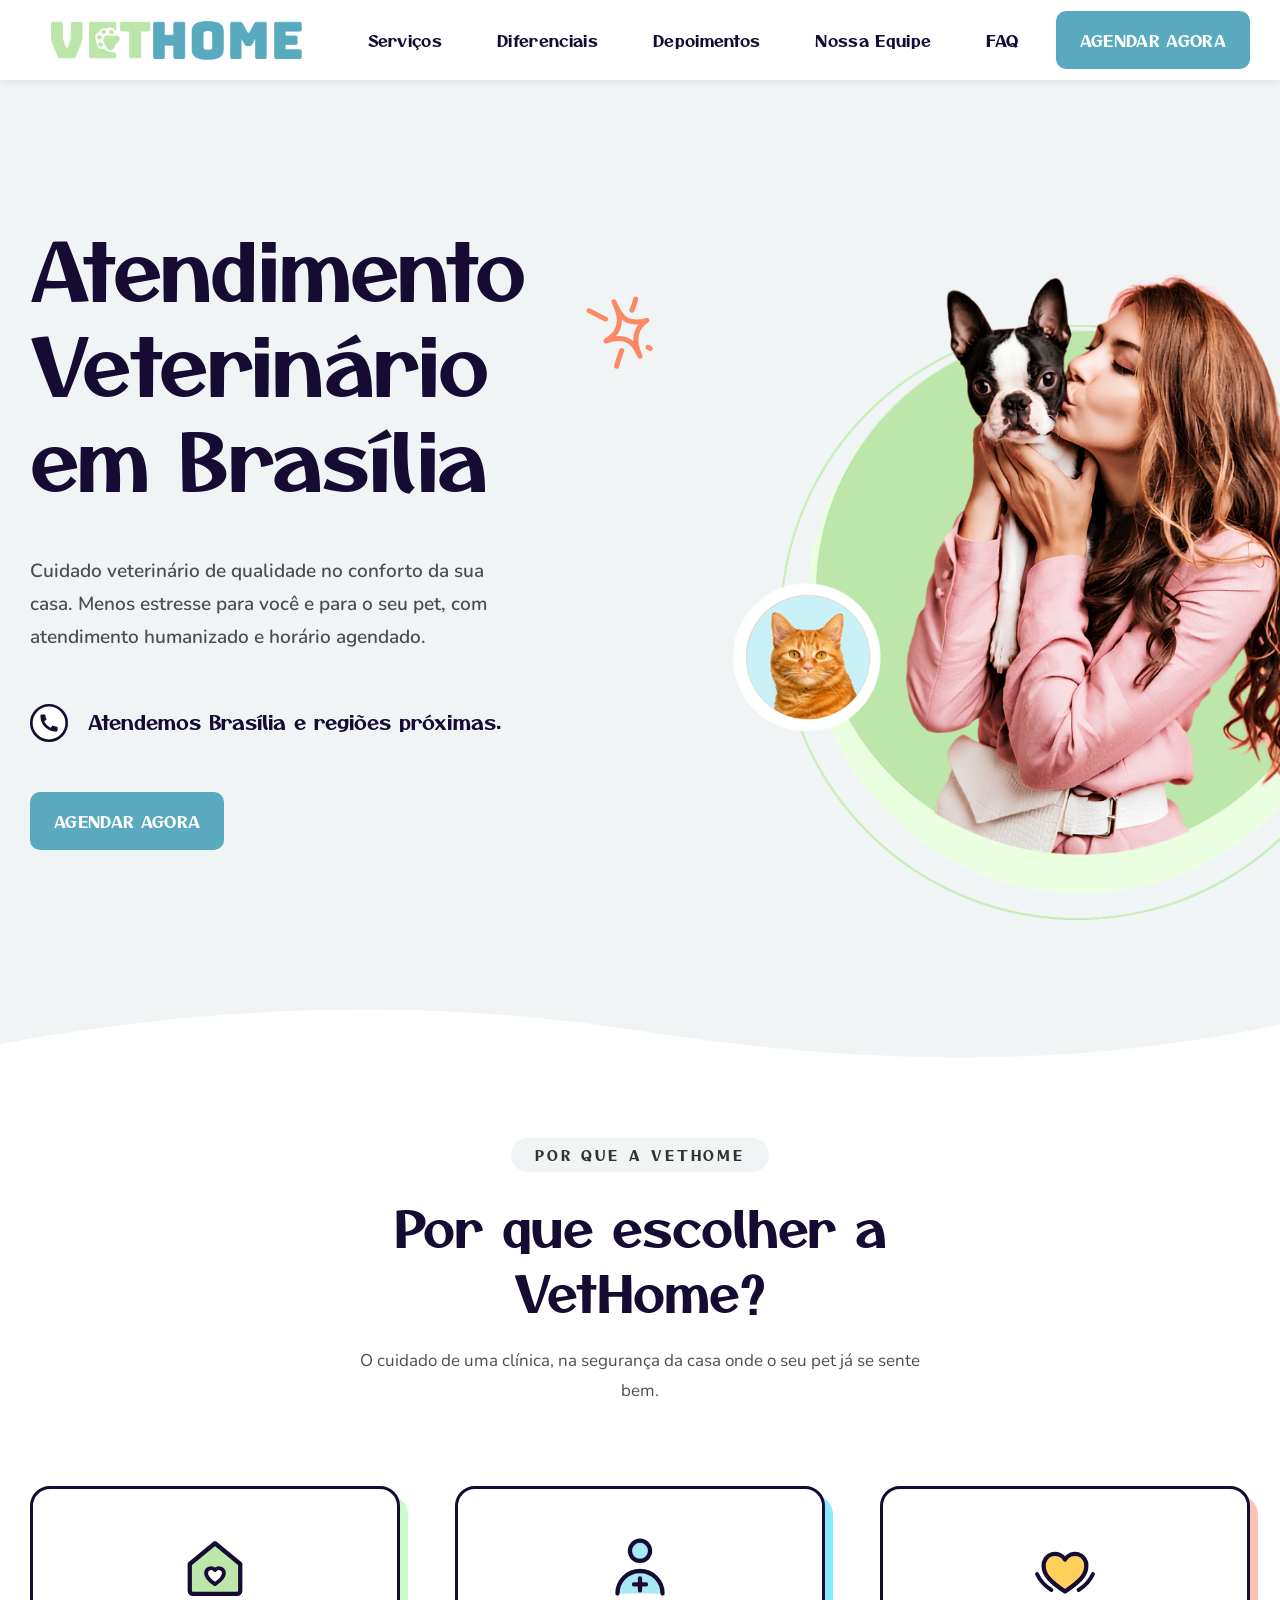
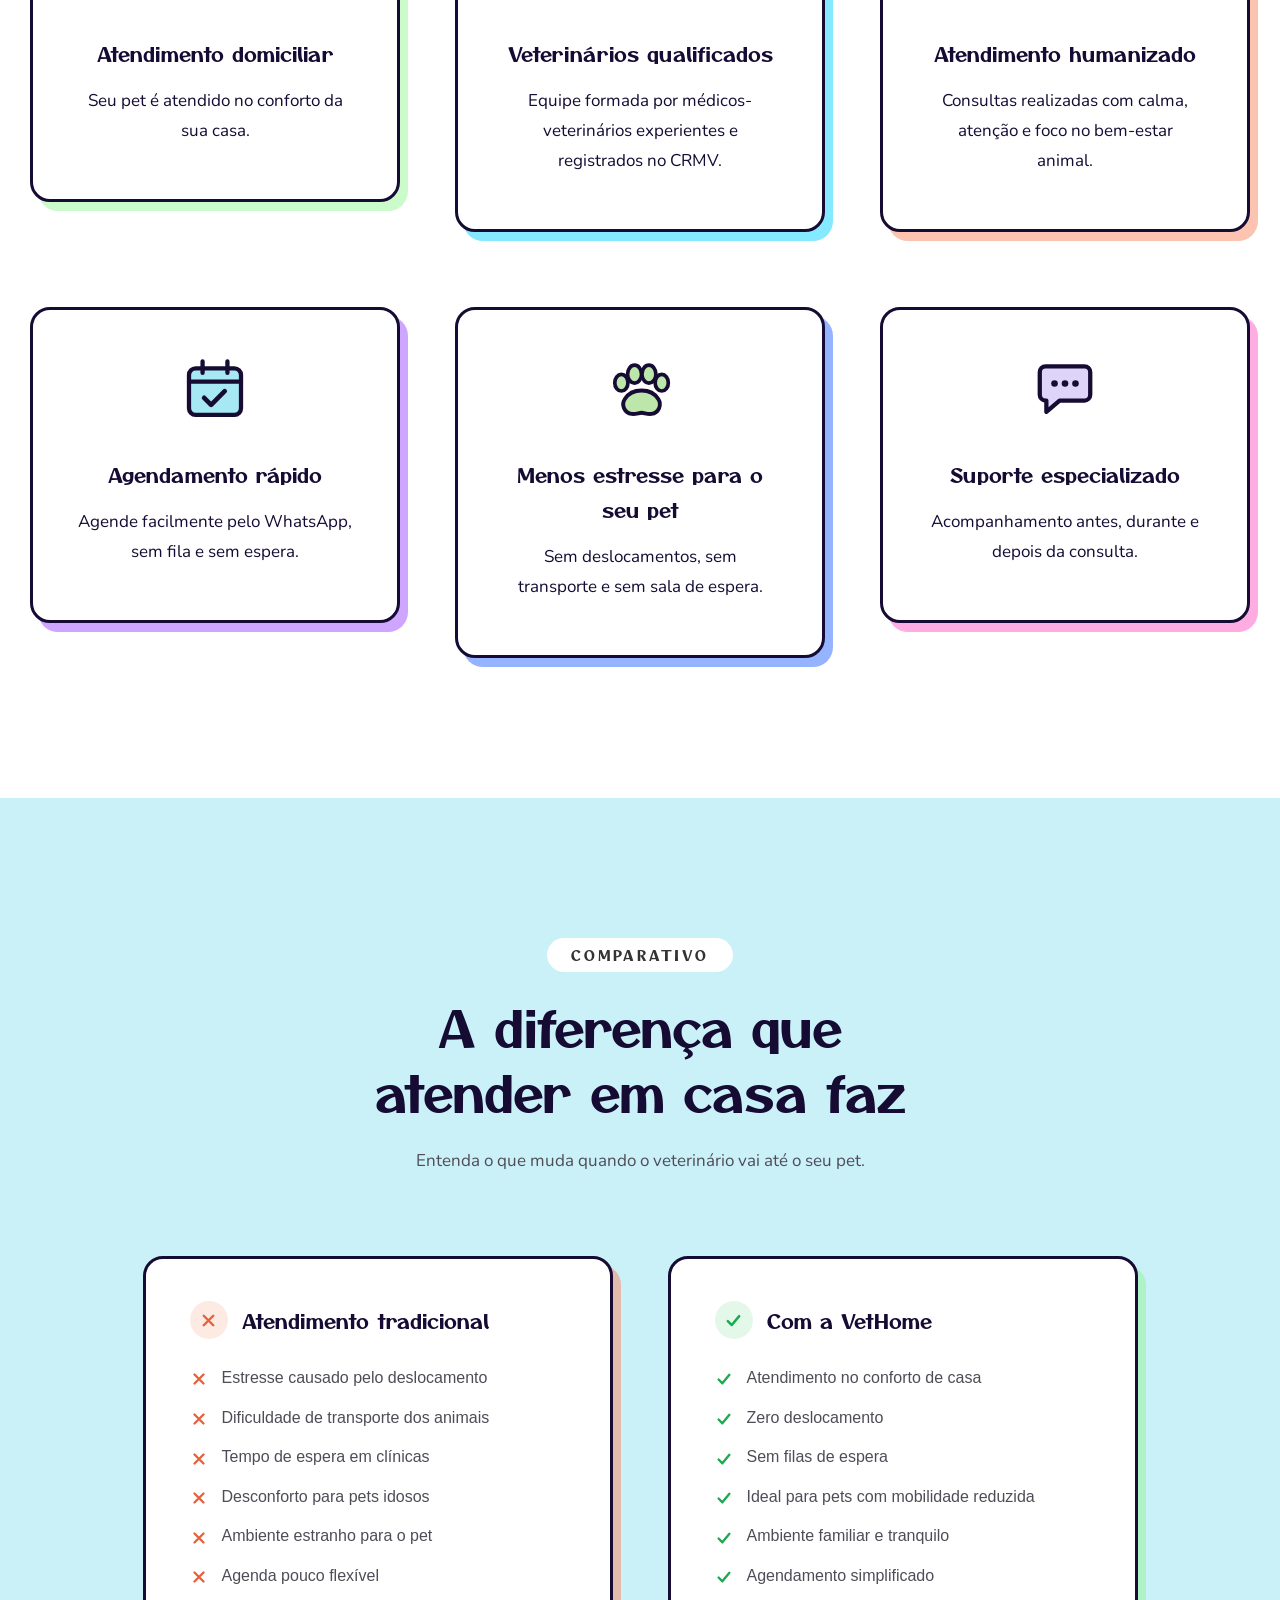
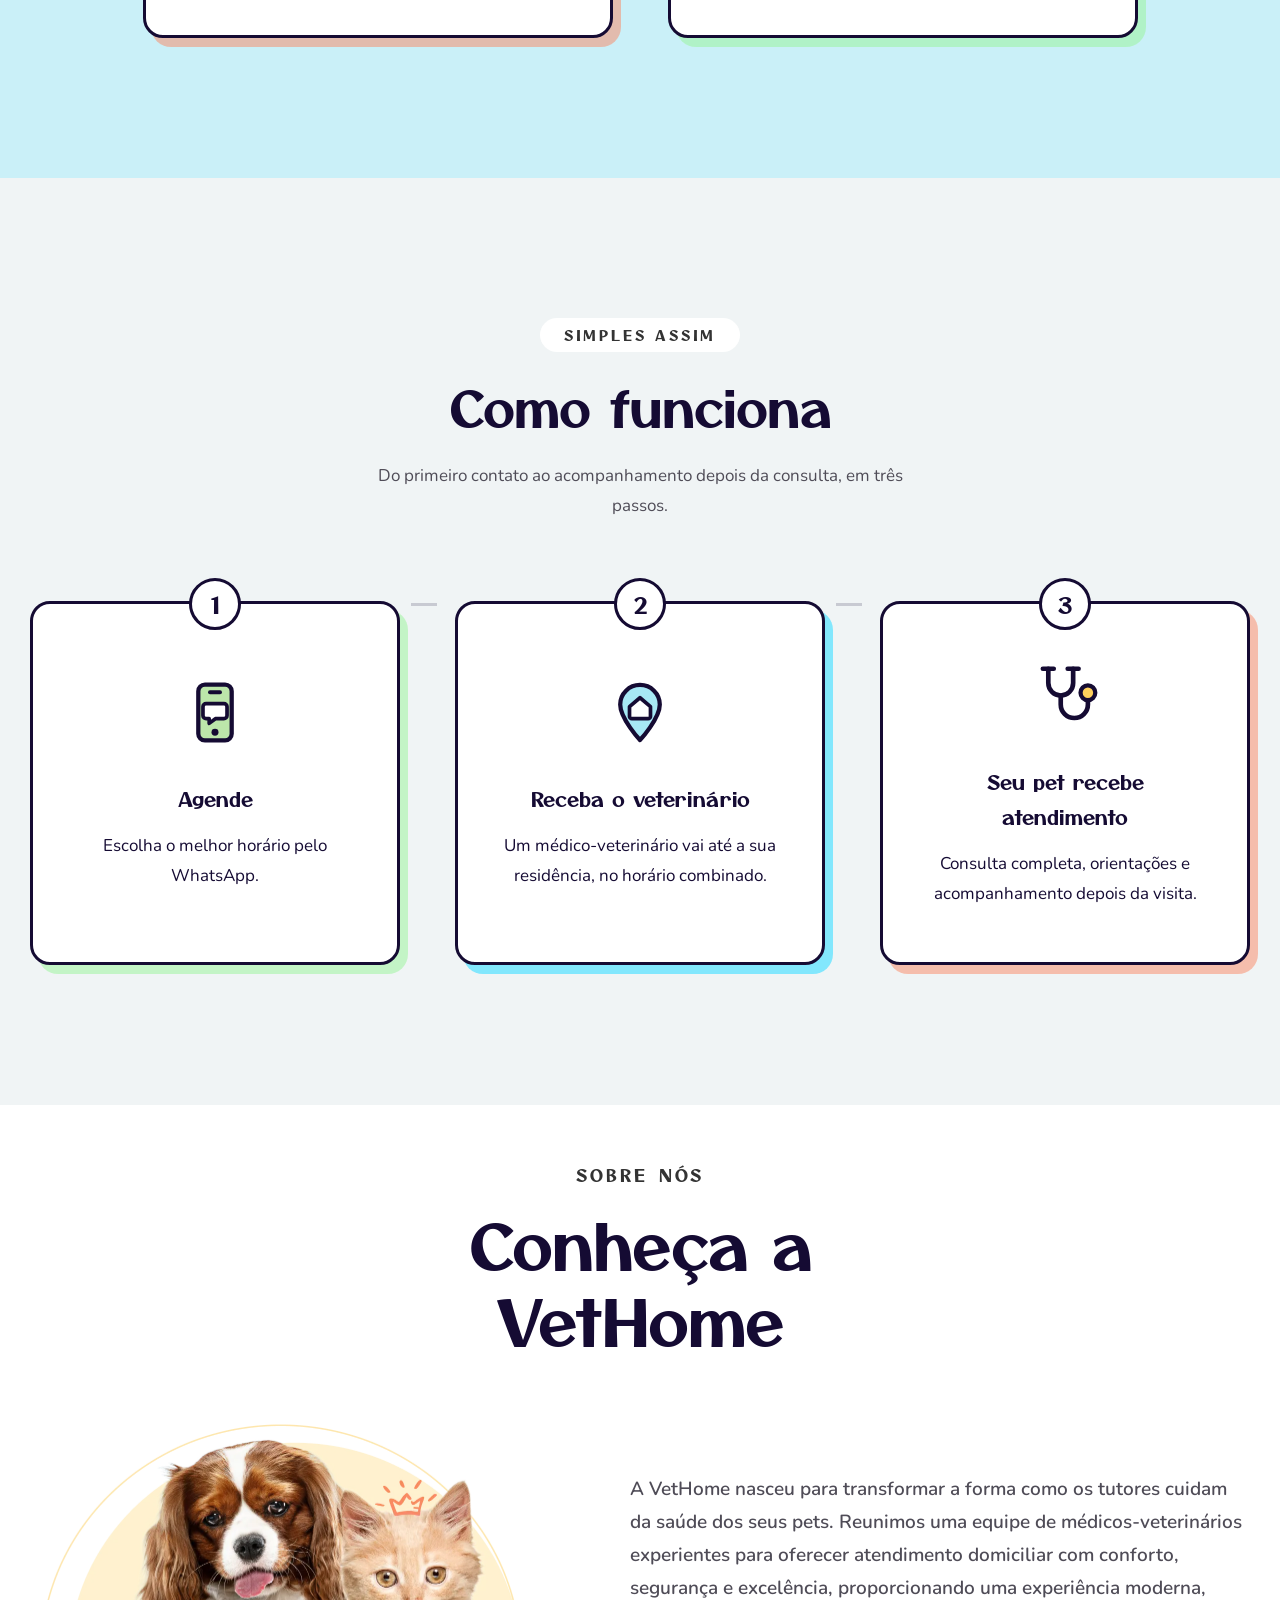
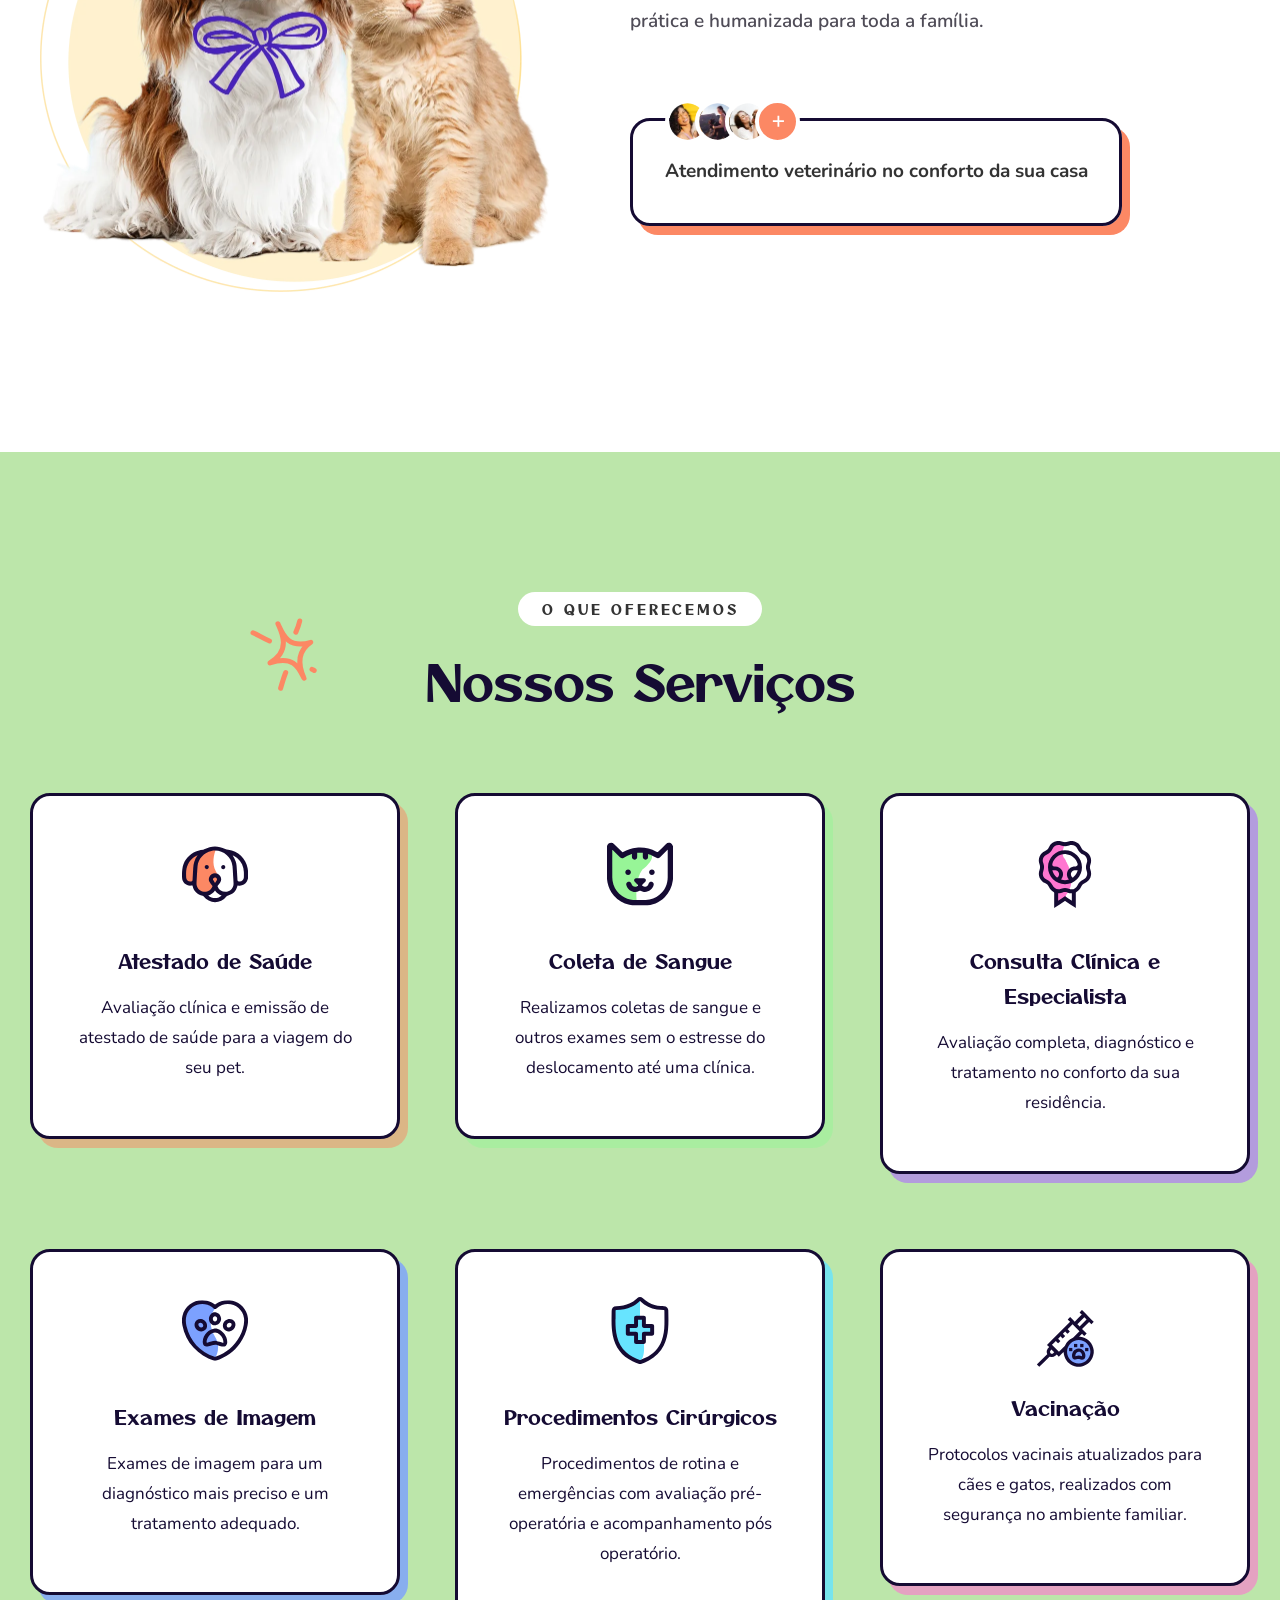
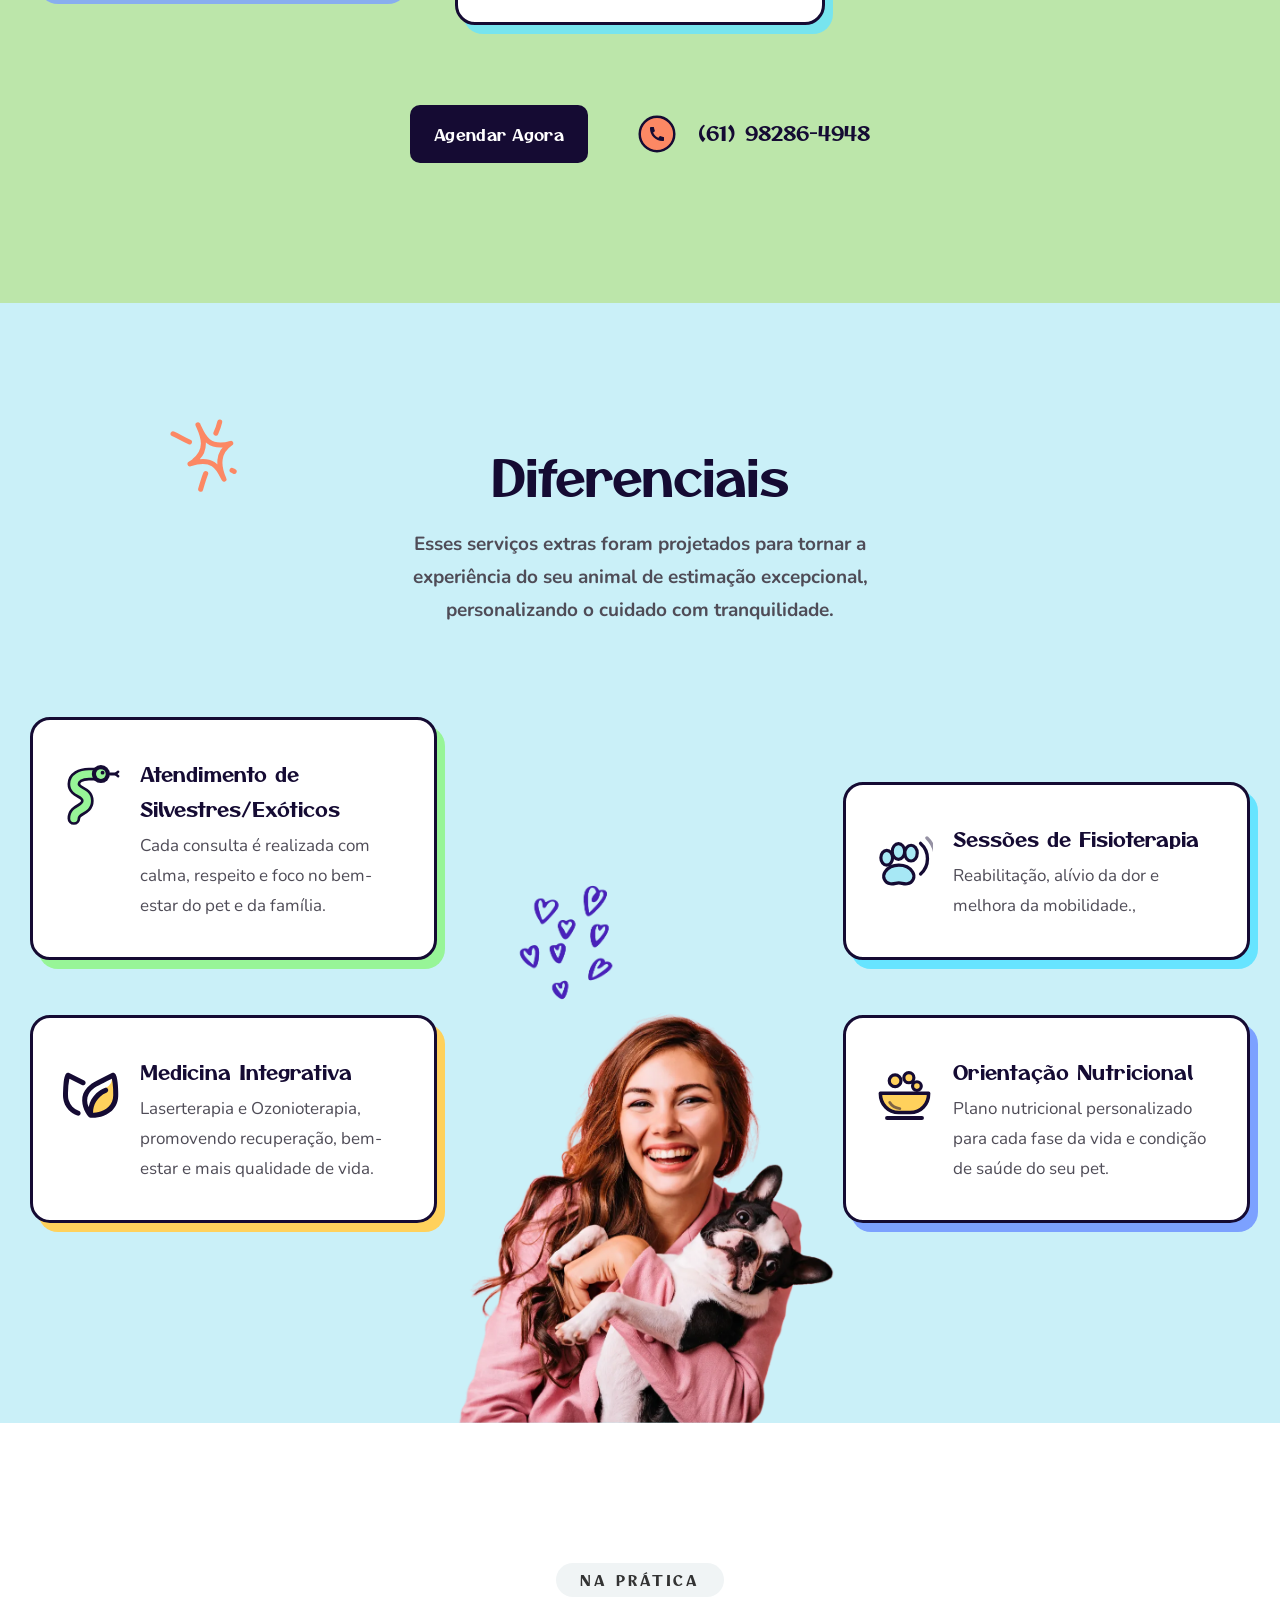
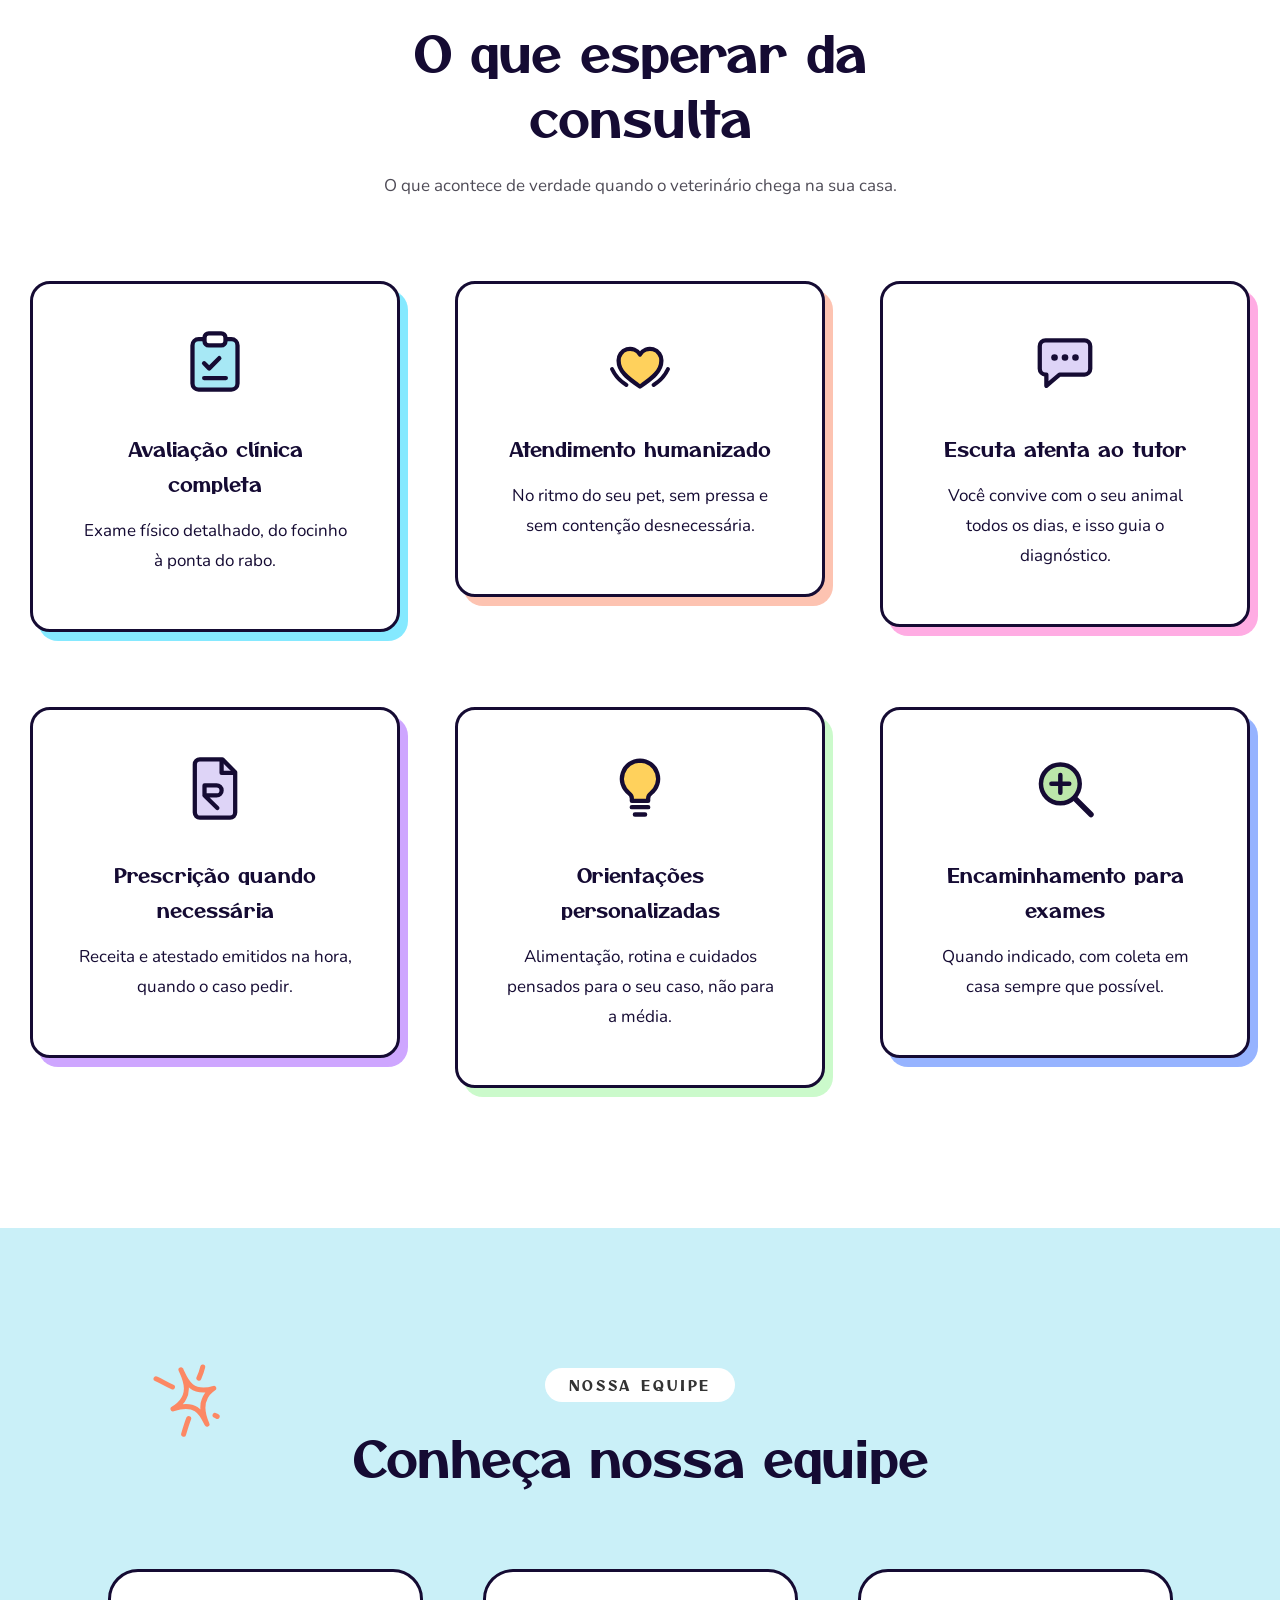
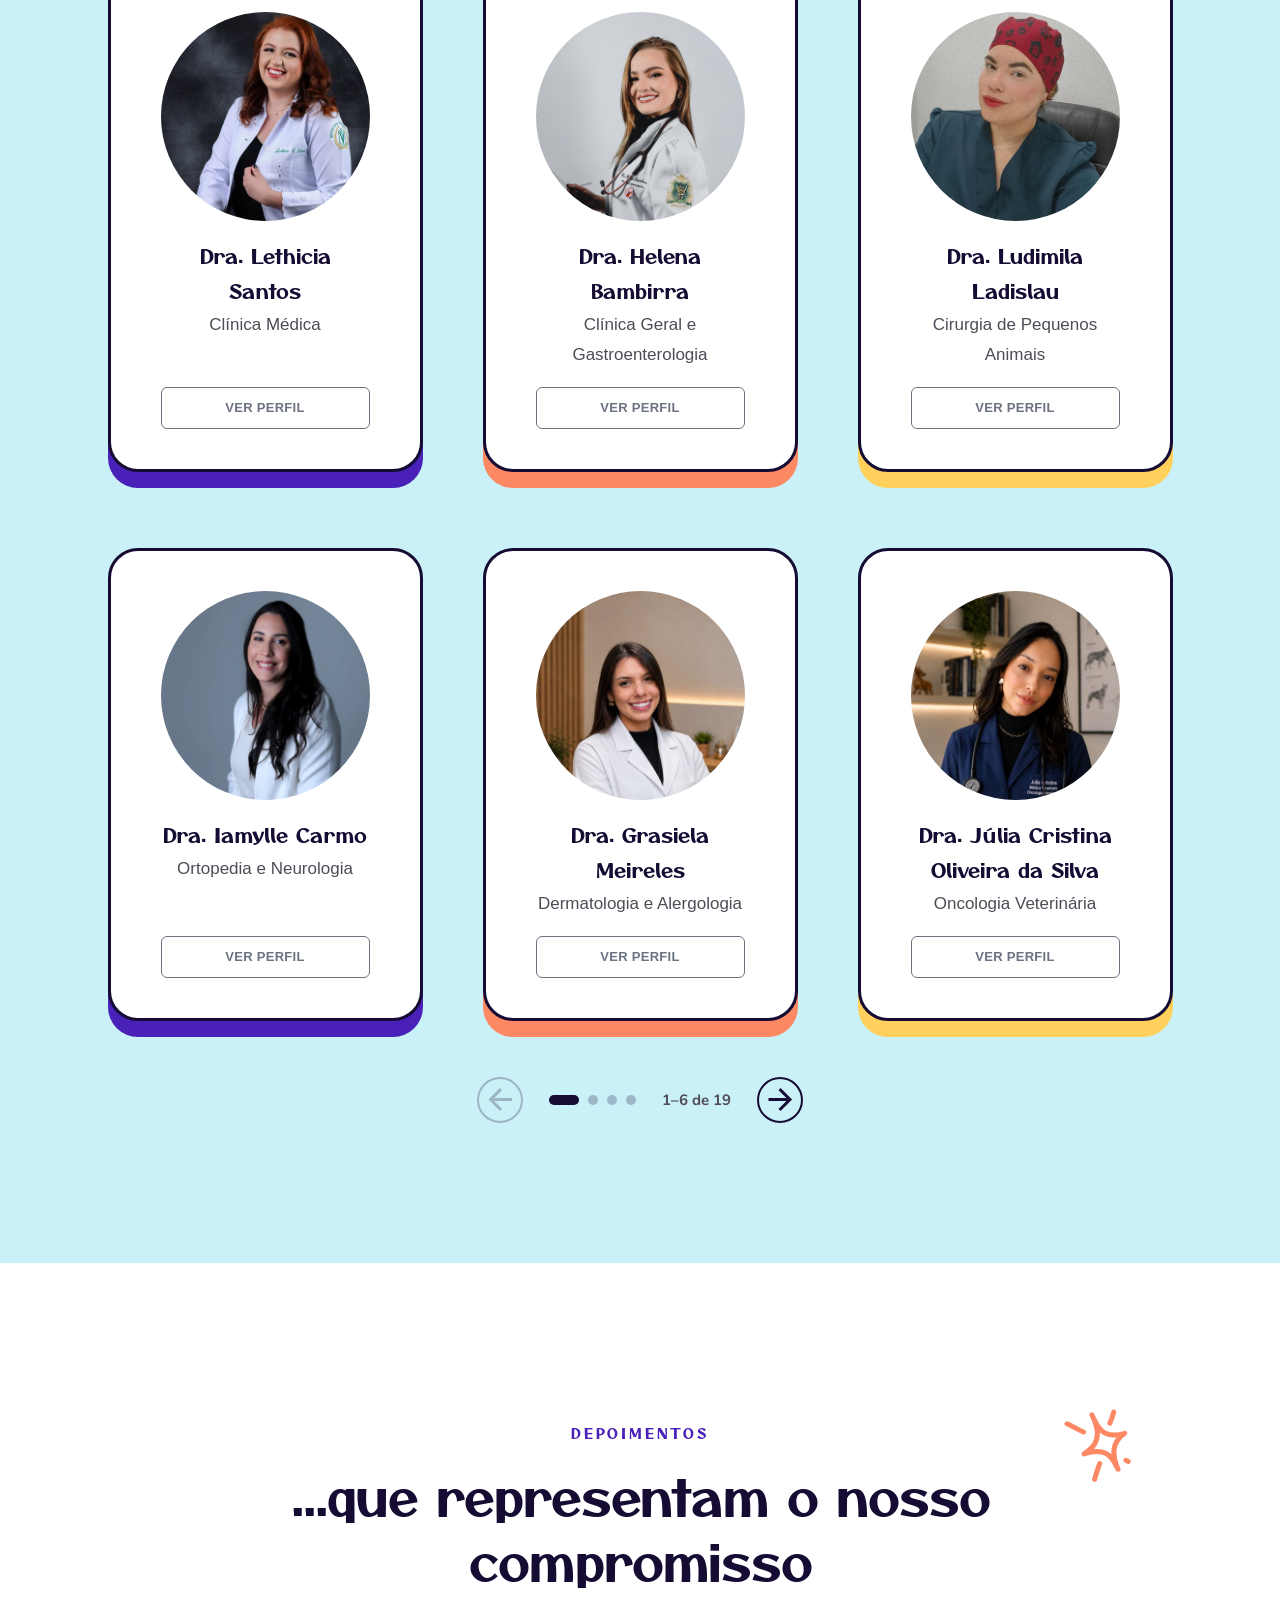
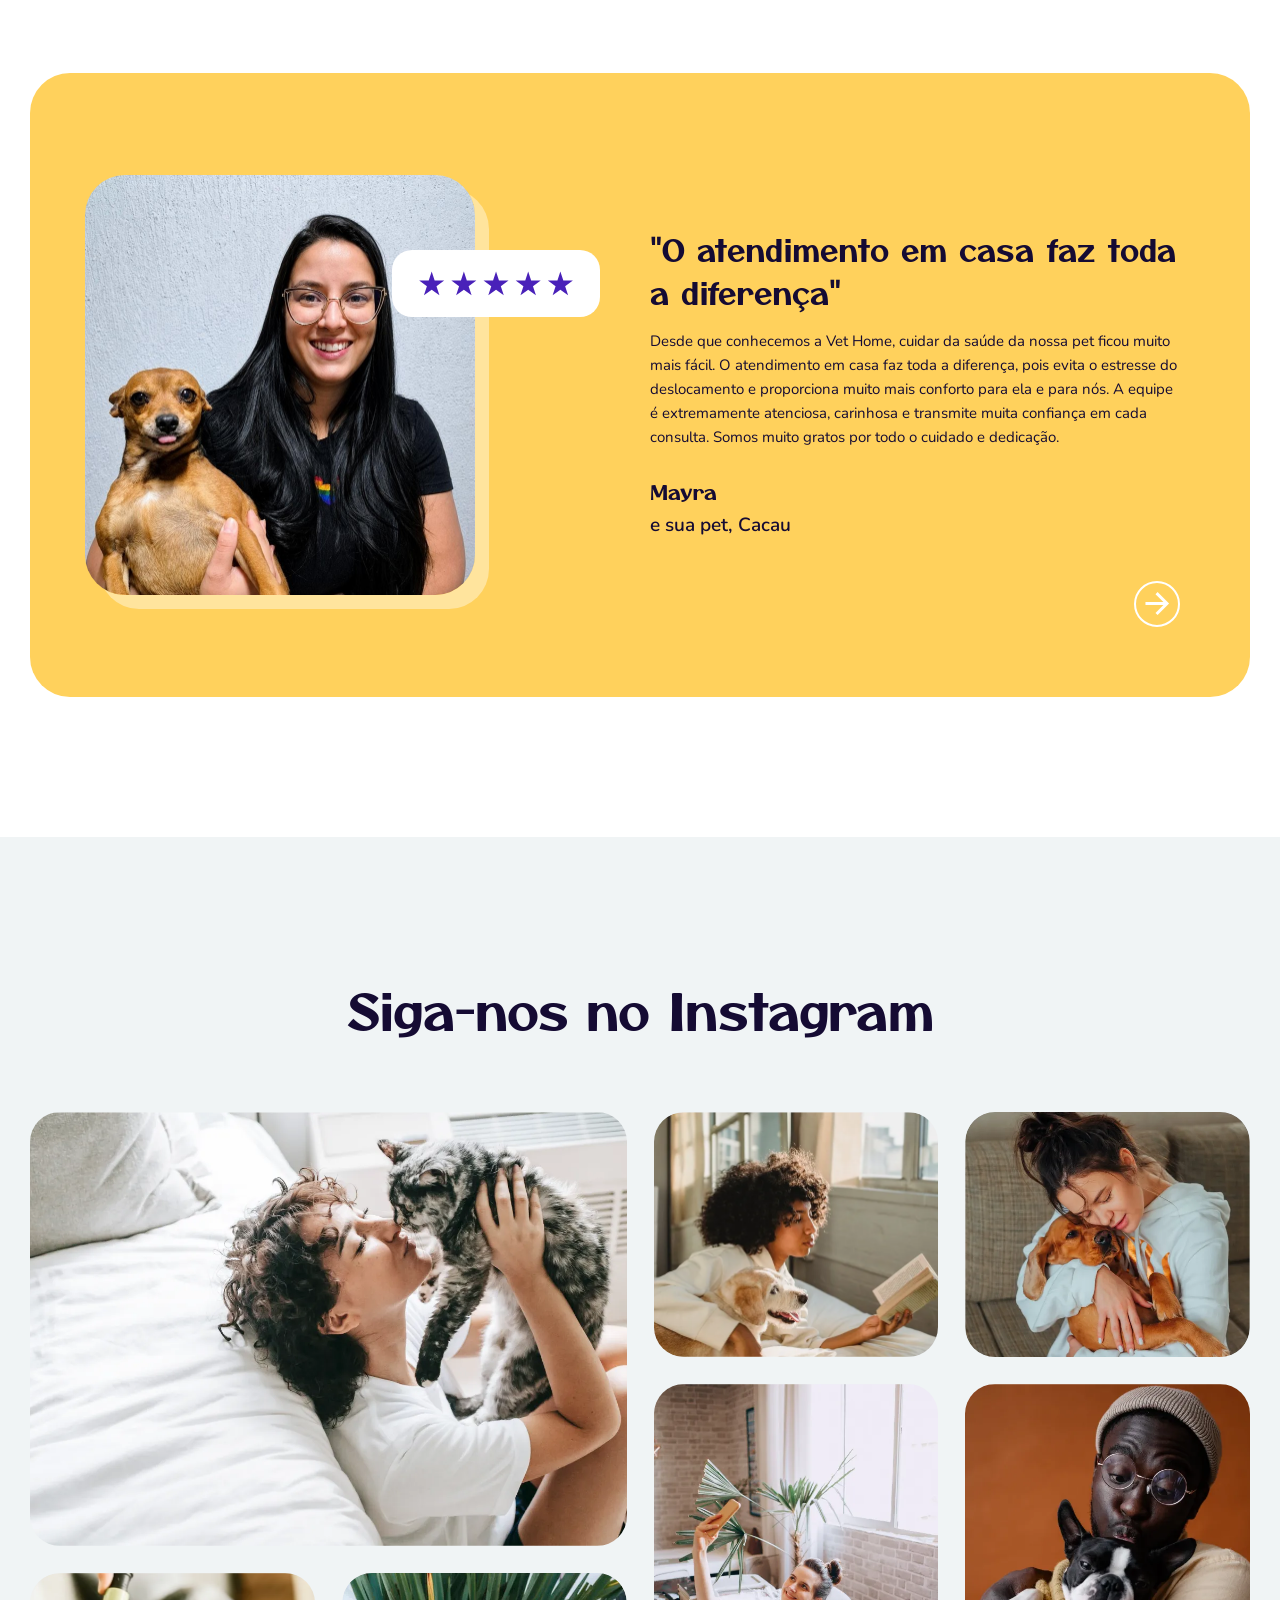
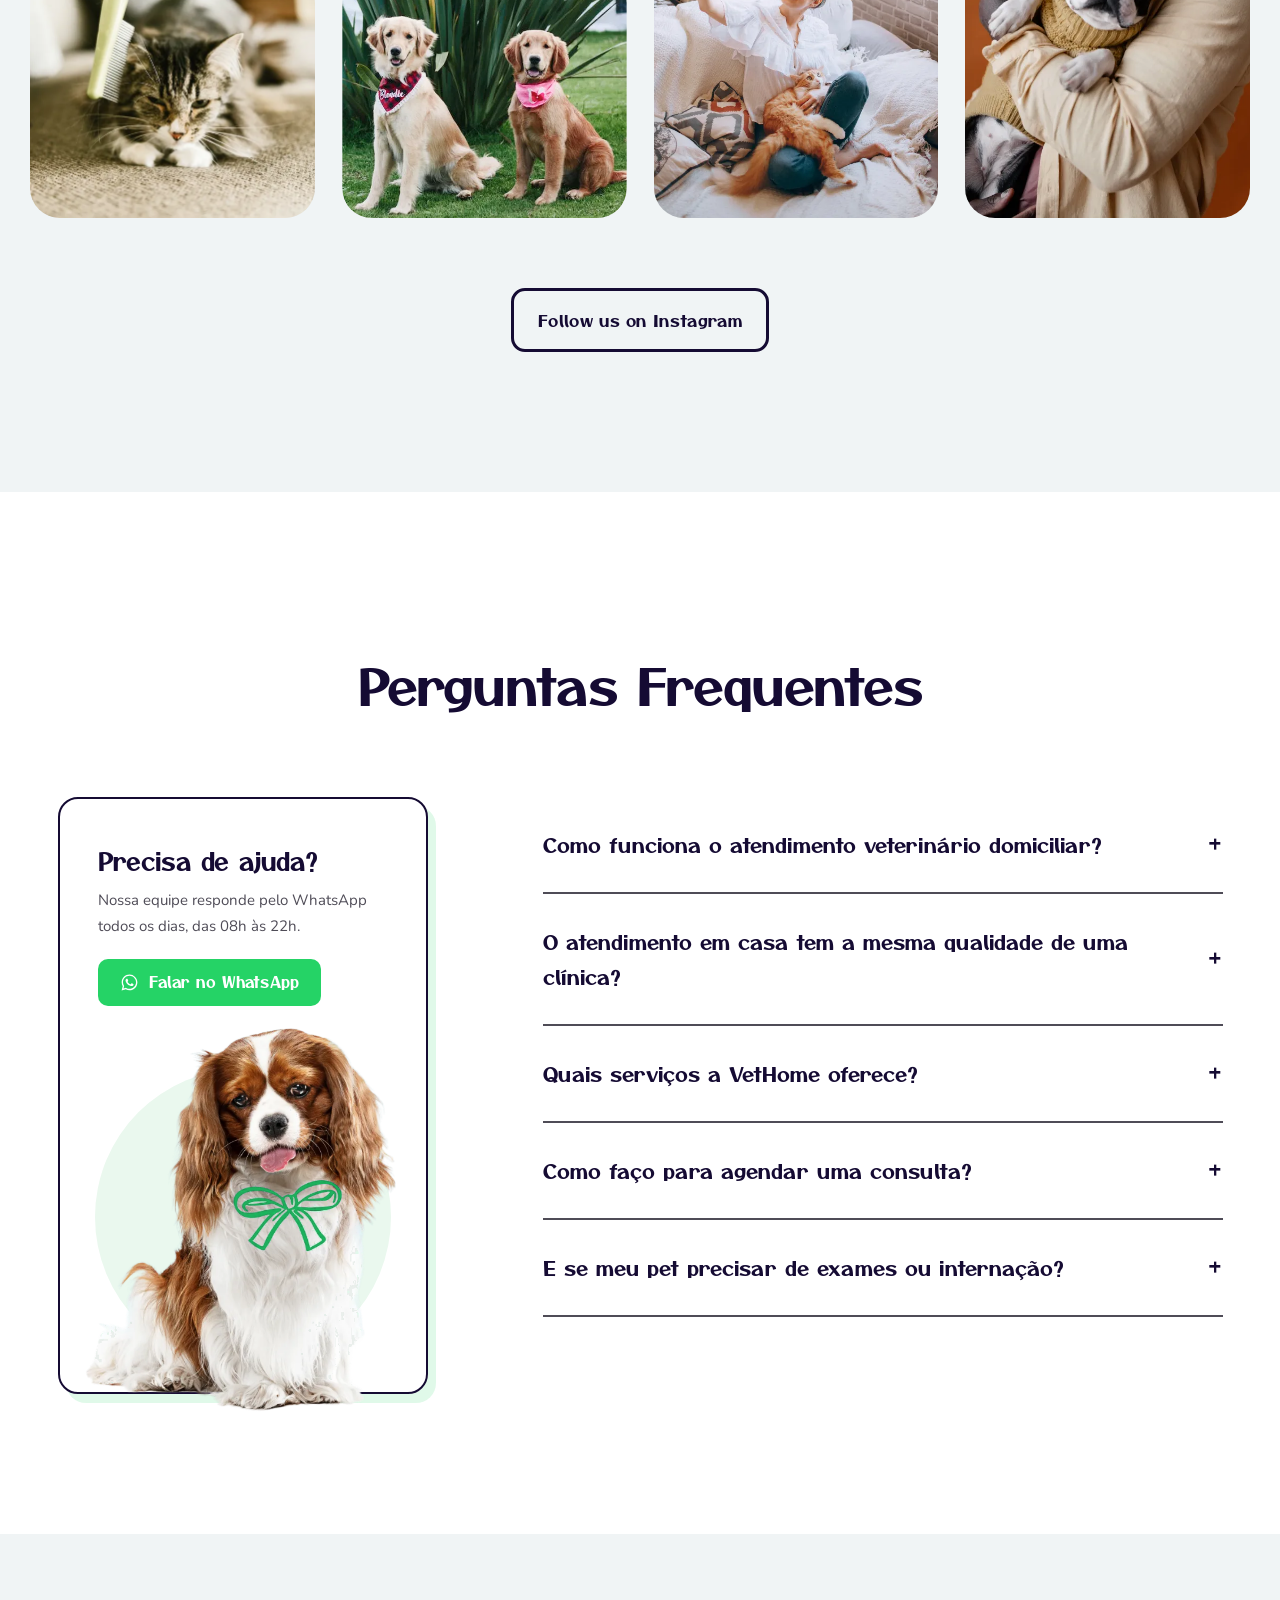
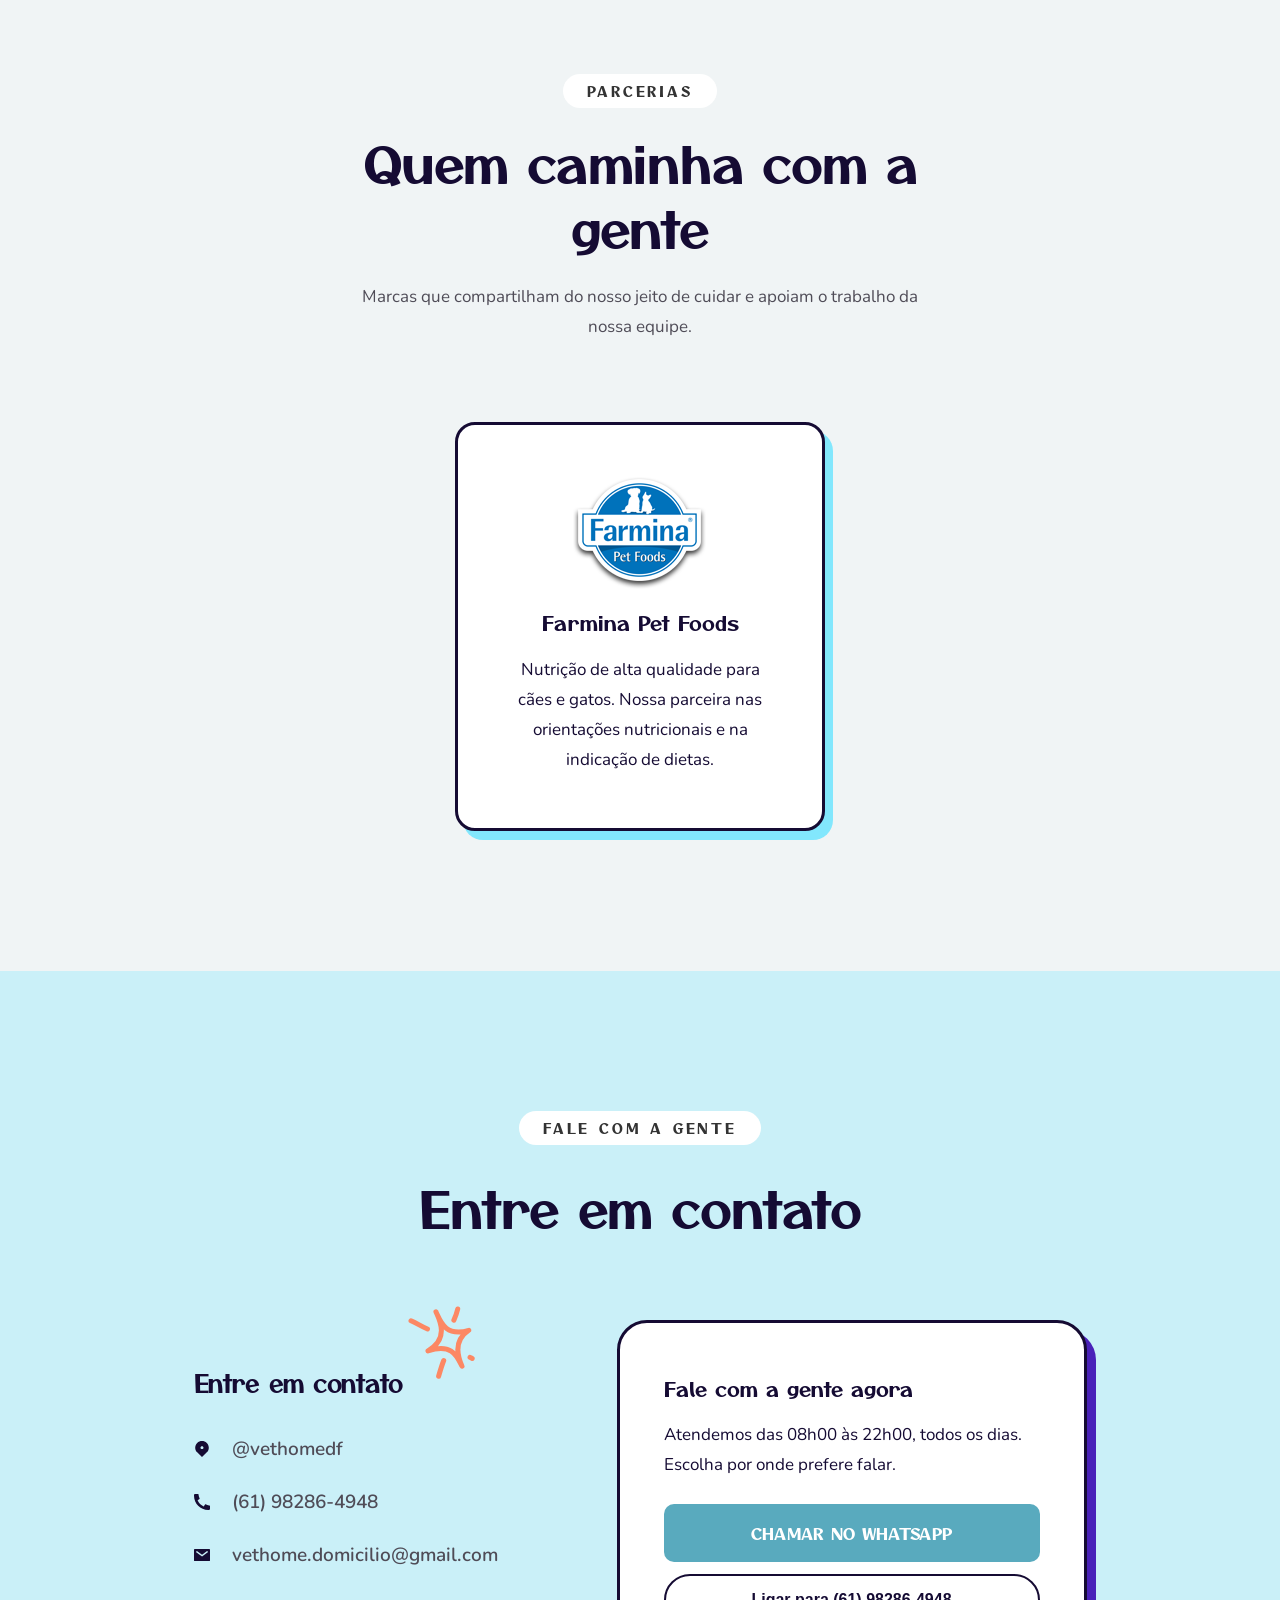
==== commit 61c11cff: "Rodape enxuto, secao comparativa, 6 vets por pagina e novo depoimento Rodape: substitui newsletter, " ====
--- a/site/index.html
+++ b/site/index.html
@@ -1,23 +1,29 @@
-<!DOCTYPE html><!-- This site was created in Webflow. https://webflow.com --><!-- Last Published: Tue Aug 04 2026 15:38:13 GMT+0000 (Coordinated Universal Time) --><html data-wf-domain="vet-home---backup.webflow.io" data-wf-page="6a5f7b1cd7d1481d2ef9ea24" data-wf-site="6a5f7b1ad7d1481d2ef9e9a2" data-wf-status="1" lang="pt-BR"><head><meta charset="utf-8"/><title>VetHome — Atendimento Veterinário a Domicílio em Brasília</title><meta content="Spend quality time with your pet, providing them with affection, attention, and positive reinforcement." name="description"/><meta content="Pebo | Webflow HTML website template" property="og:title"/><meta content="Spend quality time with your pet, providing them with affection, attention, and positive reinforcement." property="og:description"/><meta content="assets/64c675632cff33c4e4741b38_Hero_Image_Wrapper.webp" property="og:image"/><meta content="Pebo | Webflow HTML website template" name="twitter:title"/><meta content="Spend quality time with your pet, providing them with affection, attention, and positive reinforcement." name="twitter:description"/><meta content="assets/64c675632cff33c4e4741b38_Hero_Image_Wrapper.webp" name="twitter:image"/><meta property="og:type" content="website"/><meta content="summary_large_image" name="twitter:card"/><meta content="width=device-width, initial-scale=1" name="viewport"/><meta content="Webflow" name="generator"/><link href="css/webflow.css" rel="stylesheet" type="text/css"/><link href="https://fonts.googleapis.com" rel="preconnect"/><link href="https://fonts.gstatic.com" rel="preconnect" crossorigin="anonymous"/><script src="js/vendor/webfont.js" type="text/javascript"></script><script type="text/javascript">WebFont.load({  google: {    families: ["Nunito:400,500,600"]  }});</script><script type="text/javascript">!function(o,c){var n=c.documentElement,t=" w-mod-";n.className+=t+"js",("ontouchstart"in o||o.DocumentTouch&&c instanceof DocumentTouch)&&(n.className+=t+"touch")}(window,document);</script><link href="assets/favicon.ico" rel="shortcut icon" type="image/x-icon"/><link href="assets/webclip.png" rel="apple-touch-icon"/><link href="css/vethome.css" rel="stylesheet" type="text/css"/></head><body><div class="navbar-wrapper"><div data-w-id="b64050fb-33a9-2d16-f017-9319c18e2dc5" data-animation="over-right" data-collapse="medium" data-duration="400" data-easing="ease" data-easing2="ease" role="banner" class="navbar w-nav"><div class="nav-container"><a href="/" aria-current="page" class="brand w-nav-brand w--current"><img src="assets/6a5f7b1cd7d1481d2ef9ea4c_Logo.svg" loading="lazy" alt="" class="logo"/></a><div class="overlay"></div><nav role="navigation" class="nav-menu w-nav-menu"><div class="nav-menu-wrapper"><a href="/" aria-current="page" class="nav-logo-wrapper w-inline-block w--current"><img src="assets/logo-vethome.png" loading="lazy" width="300" height="Auto" alt="" class="image"/><img src="assets/6a5f7b1cd7d1481d2ef9ea4c_Logo.svg" loading="lazy" alt="" class="nav-logo-mobile"/></a><div class="nav-links-wrapper"><a href="#Service" class="navigation w-nav-link">Serviços</a><a href="#Feature" class="navigation w-nav-link">Diferenciais</a><a href="#Testimonial" class="navigation w-nav-link">Depoimentos</a><a href="#Our-Team" class="navigation w-nav-link">Nossa Equipe</a><a href="#FAQ" class="navigation w-nav-link">FAQ</a></div><div class="nav-buttons-wrapper"><a href="#Contact" class="primary-button dark-hover-effect w-button">AGENDAR AGORA</a></div></div></nav><div class="menu-button w-nav-button"><div class="menu-icon-wrapper"><img src="assets/6a5f7b1cd7d1481d2ef9ea88_menu_Icon.png" loading="lazy" alt="Menu Icon" class="menu-icon"/></div><div class="menu-animation"><div class="top-line"></div><div class="middle-line"></div><div class="bottom-line"></div></div></div></div><div class="shadow-bg-color"></div></div></div><section class="hero-section"><div class="w-layout-blockcontainer main-container w-container"><div class="hero-container"><div class="hero-text-wrapper"><h1 class="display">Atendimento Veterinário em Brasília</h1><div class="hero-para-wrapper"><p class="paragraph-big">Cuidado veterinário de qualidade no conforto da sua casa. Menos estresse para você e para o seu pet, com atendimento humanizado e horário agendado.</p></div><a href="tel:1234567890" class="phone-link hero w-inline-block"><img src="assets/6a5f7b1cd7d1481d2ef9ea6b_Team_Phone_Icon.svg" loading="lazy" alt="" class="phone-icon"/><div class="h6">Atendemos Brasília e regiões próximas.</div></a><a href="#Service" class="primary-button dark-hover-effect w-button">AGENDAR AGORA</a><img src="assets/6a5f7b1cd7d1481d2ef9ea4d_Decorative.svg" loading="lazy" alt="" class="decorative hero"/></div><div class="hero-image-wrapper"><img src="assets/hero-vethome.png" loading="lazy" sizes="(max-width: 767px) 100vw, (max-width: 991px) 728px, 940px" srcset="assets/hero-vethome-p-500.png 500w, assets/hero-vethome-p-800.png 800w, assets/hero-vethome-p-1080.png 1080w, assets/hero-vethome.png 1578w" alt="" class="hero-image"/></div></div></div></section><section class="service-section secao-porque"><div class="w-layout-blockcontainer main-container w-container"><div class="service-container"><div class="service-heading-wrapper"><div class="tag"><div class="upper-heading">Por que a VetHome</div></div><h3 class="h1">Por que escolher a VetHome?</h3><p class="paragraph dark-grey-color secao-sub">O cuidado de uma clínica, na segurança da casa onde o seu pet já se sente bem.</p></div><div class="service-blocks-wrapper"><div class="service-block shadow green-shadow"><img src="assets/ic/ic-casa.svg" loading="lazy" alt="" class="service-block-icon"/><h4 class="h6">Atendimento domiciliar</h4><p class="paragraph dark-font-color">Seu pet é atendido no conforto da sua casa.</p></div><div class="service-block shadow light-blue-shadow"><img src="assets/ic/ic-vet.svg" loading="lazy" alt="" class="service-block-icon"/><h4 class="h6">Veterinários qualificados</h4><p class="paragraph dark-font-color">Equipe formada por médicos-veterinários experientes e registrados no CRMV.</p></div><div class="service-block shadow orange-shadow"><img src="assets/ic/ic-coracao-maos.svg" loading="lazy" alt="" class="service-block-icon"/><h4 class="h6">Atendimento humanizado</h4><p class="paragraph dark-font-color">Consultas realizadas com calma, atenção e foco no bem-estar animal.</p></div><div class="service-block shadow light-purple-shadow"><img src="assets/ic/ic-calendario.svg" loading="lazy" alt="" class="service-block-icon"/><h4 class="h6">Agendamento rápido</h4><p class="paragraph dark-font-color">Agende facilmente pelo WhatsApp, sem fila e sem espera.</p></div><div class="service-block shadow violet-shadow"><img src="assets/ic/ic-patinha.svg" loading="lazy" alt="" class="service-block-icon"/><h4 class="h6">Menos estresse para o seu pet</h4><p class="paragraph dark-font-color">Sem deslocamentos, sem transporte e sem sala de espera.</p></div><div class="service-block shadow pink-shadow"><img src="assets/ic/ic-chat.svg" loading="lazy" alt="" class="service-block-icon"/><h4 class="h6">Suporte especializado</h4><p class="paragraph dark-font-color">Acompanhamento antes, durante e depois da consulta.</p></div></div></div></div></section><section class="service-section secao-como"><div class="w-layout-blockcontainer main-container w-container"><div class="service-container"><div class="service-heading-wrapper"><div class="tag"><div class="upper-heading">Simples assim</div></div><h3 class="h1">Como funciona</h3><p class="paragraph dark-grey-color secao-sub">Do primeiro contato ao acompanhamento depois da consulta, em três passos.</p></div><div class="service-blocks-wrapper passos-wrapper"><div class="service-block shadow green-shadow passo-block"><span class="passo-numero">1</span><img src="assets/ic/ic-celular.svg" loading="lazy" alt="" class="service-block-icon"/><h4 class="h6">Agende</h4><p class="paragraph dark-font-color">Escolha o melhor horário pelo WhatsApp.</p></div><div class="service-block shadow light-blue-shadow passo-block"><span class="passo-numero">2</span><img src="assets/ic/ic-mapa.svg" loading="lazy" alt="" class="service-block-icon"/><h4 class="h6">Receba o veterinário</h4><p class="paragraph dark-font-color">Um médico-veterinário vai até a sua residência, no horário combinado.</p></div><div class="service-block shadow orange-shadow passo-block"><span class="passo-numero">3</span><img src="assets/ic/ic-estetoscopio.svg" loading="lazy" alt="" class="service-block-icon"/><h4 class="h6">Seu pet recebe atendimento</h4><p class="paragraph dark-font-color">Consulta completa, orientações e acompanhamento depois da visita.</p></div></div></div></div></section><section class="about-section"><div class="w-layout-blockcontainer main-container w-container"><div class="about-container"><div class="upper-heading">Sobre nós</div><div class="about-heading-wrapper"><h2 class="h1">Conheça a VetHome</h2></div><div class="about-row"><div class="about-image-wrapper"><img src="assets/6a5f7b1cd7d1481d2ef9ea4e_About_Image.webp" loading="lazy" sizes="(max-width: 767px) 100vw, (max-width: 991px) 728px, 940px" srcset="assets/6a5f7b1cd7d1481d2ef9ea4e_About_Image-p-500.png 500w, assets/6a5f7b1cd7d1481d2ef9ea4e_About_Image-p-800.png 800w, assets/6a5f7b1cd7d1481d2ef9ea4e_About_Image.webp 1060w" alt="About Image
+<!DOCTYPE html><!-- Last Published: Tue Aug 04 2026 15:38:13 GMT+0000 (Coordinated Universal Time) --><html data-wf-page="6a5f7b1cd7d1481d2ef9ea24" data-wf-site="6a5f7b1ad7d1481d2ef9e9a2" data-wf-status="1" lang="pt-BR"><head><meta charset="utf-8"/><title>VetHome — Atendimento Veterinário a Domicílio em Brasília</title><meta content="Spend quality time with your pet, providing them with affection, attention, and positive reinforcement." name="description"/><meta content="VetHome &#8212; Atendimento Veterin&#225;rio a Domic&#237;lio em Bras&#237;lia" property="og:title"/><meta content="Spend quality time with your pet, providing them with affection, attention, and positive reinforcement." property="og:description"/><meta content="assets/64c675632cff33c4e4741b38_Hero_Image_Wrapper.webp" property="og:image"/><meta content="VetHome &#8212; Atendimento Veterin&#225;rio a Domic&#237;lio em Bras&#237;lia" name="twitter:title"/><meta content="Spend quality time with your pet, providing them with affection, attention, and positive reinforcement." name="twitter:description"/><meta content="assets/64c675632cff33c4e4741b38_Hero_Image_Wrapper.webp" name="twitter:image"/><meta property="og:type" content="website"/><meta content="summary_large_image" name="twitter:card"/><meta content="width=device-width, initial-scale=1" name="viewport"/><link href="css/template.css" rel="stylesheet" type="text/css"/><link href="https://fonts.googleapis.com" rel="preconnect"/><link href="https://fonts.gstatic.com" rel="preconnect" crossorigin="anonymous"/><script src="js/vendor/webfont.js" type="text/javascript"></script><script type="text/javascript">WebFont.load({  google: {    families: ["Nunito:400,500,600"]  }});</script><script type="text/javascript">!function(o,c){var n=c.documentElement,t=" w-mod-";n.className+=t+"js",("ontouchstart"in o||o.DocumentTouch&&c instanceof DocumentTouch)&&(n.className+=t+"touch")}(window,document);</script><link href="assets/favicon.ico" rel="shortcut icon" type="image/x-icon"/><link href="assets/webclip.png" rel="apple-touch-icon"/><link href="css/vethome.css" rel="stylesheet" type="text/css"/></head><body><div class="navbar-wrapper"><div data-w-id="b64050fb-33a9-2d16-f017-9319c18e2dc5" data-animation="over-right" data-collapse="medium" data-duration="400" data-easing="ease" data-easing2="ease" role="banner" class="navbar w-nav"><div class="nav-container"><a href="/" aria-current="page" class="brand w-nav-brand w--current"><img src="assets/6a5f7b1cd7d1481d2ef9ea4c_Logo.svg" loading="lazy" alt="" class="logo"/></a><div class="overlay"></div><nav role="navigation" class="nav-menu w-nav-menu"><div class="nav-menu-wrapper"><a href="/" aria-current="page" class="nav-logo-wrapper w-inline-block w--current"><img src="assets/logo-vethome.png" loading="lazy" width="300" height="Auto" alt="" class="image"/><img src="assets/6a5f7b1cd7d1481d2ef9ea4c_Logo.svg" loading="lazy" alt="" class="nav-logo-mobile"/></a><div class="nav-links-wrapper"><a href="#Service" class="navigation w-nav-link">Serviços</a><a href="#Feature" class="navigation w-nav-link">Diferenciais</a><a href="#Testimonial" class="navigation w-nav-link">Depoimentos</a><a href="#Our-Team" class="navigation w-nav-link">Nossa Equipe</a><a href="#FAQ" class="navigation w-nav-link">FAQ</a></div><div class="nav-buttons-wrapper"><a href="#Contact" class="primary-button dark-hover-effect w-button">AGENDAR AGORA</a></div></div></nav><div class="menu-button w-nav-button"><div class="menu-icon-wrapper"><img src="assets/6a5f7b1cd7d1481d2ef9ea88_menu_Icon.png" loading="lazy" alt="Menu Icon" class="menu-icon"/></div><div class="menu-animation"><div class="top-line"></div><div class="middle-line"></div><div class="bottom-line"></div></div></div></div><div class="shadow-bg-color"></div></div></div><section class="hero-section"><div class="w-layout-blockcontainer main-container w-container"><div class="hero-container"><div class="hero-text-wrapper"><h1 class="display">Atendimento Veterinário em Brasília</h1><div class="hero-para-wrapper"><p class="paragraph-big">Cuidado veterinário de qualidade no conforto da sua casa. Menos estresse para você e para o seu pet, com atendimento humanizado e horário agendado.</p></div><a href="tel:1234567890" class="phone-link hero w-inline-block"><img src="assets/6a5f7b1cd7d1481d2ef9ea6b_Team_Phone_Icon.svg" loading="lazy" alt="" class="phone-icon"/><div class="h6">Atendemos Brasília e regiões próximas.</div></a><a href="#Service" class="primary-button dark-hover-effect w-button">AGENDAR AGORA</a><img src="assets/6a5f7b1cd7d1481d2ef9ea4d_Decorative.svg" loading="lazy" alt="" class="decorative hero"/></div><div class="hero-image-wrapper"><img src="assets/hero-vethome.png" loading="lazy" sizes="(max-width: 767px) 100vw, (max-width: 991px) 728px, 940px" srcset="assets/hero-vethome-p-500.png 500w, assets/hero-vethome-p-800.png 800w, assets/hero-vethome-p-1080.png 1080w, assets/hero-vethome.png 1578w" alt="" class="hero-image"/></div></div></div></section><section class="service-section secao-porque"><div class="w-layout-blockcontainer main-container w-container"><div class="service-container"><div class="service-heading-wrapper"><div class="tag"><div class="upper-heading">Por que a VetHome</div></div><h3 class="h1">Por que escolher a VetHome?</h3><p class="paragraph dark-grey-color secao-sub">O cuidado de uma clínica, na segurança da casa onde o seu pet já se sente bem.</p></div><div class="service-blocks-wrapper"><div class="service-block shadow green-shadow"><img src="assets/ic/ic-casa.svg" loading="lazy" alt="" class="service-block-icon"/><h4 class="h6">Atendimento domiciliar</h4><p class="paragraph dark-font-color">Seu pet é atendido no conforto da sua casa.</p></div><div class="service-block shadow light-blue-shadow"><img src="assets/ic/ic-vet.svg" loading="lazy" alt="" class="service-block-icon"/><h4 class="h6">Veterinários qualificados</h4><p class="paragraph dark-font-color">Equipe formada por médicos-veterinários experientes e registrados no CRMV.</p></div><div class="service-block shadow orange-shadow"><img src="assets/ic/ic-coracao-maos.svg" loading="lazy" alt="" class="service-block-icon"/><h4 class="h6">Atendimento humanizado</h4><p class="paragraph dark-font-color">Consultas realizadas com calma, atenção e foco no bem-estar animal.</p></div><div class="service-block shadow light-purple-shadow"><img src="assets/ic/ic-calendario.svg" loading="lazy" alt="" class="service-block-icon"/><h4 class="h6">Agendamento rápido</h4><p class="paragraph dark-font-color">Agende facilmente pelo WhatsApp, sem fila e sem espera.</p></div><div class="service-block shadow violet-shadow"><img src="assets/ic/ic-patinha.svg" loading="lazy" alt="" class="service-block-icon"/><h4 class="h6">Menos estresse para o seu pet</h4><p class="paragraph dark-font-color">Sem deslocamentos, sem transporte e sem sala de espera.</p></div><div class="service-block shadow pink-shadow"><img src="assets/ic/ic-chat.svg" loading="lazy" alt="" class="service-block-icon"/><h4 class="h6">Suporte especializado</h4><p class="paragraph dark-font-color">Acompanhamento antes, durante e depois da consulta.</p></div></div></div></div></section><section id="Comparativo" class="service-section secao-comparativo"><div class="w-layout-blockcontainer main-container w-container"><div class="service-container"><div class="service-heading-wrapper"><div class="tag"><div class="upper-heading">Comparativo</div></div><h3 class="h1">A diferença que atender em casa faz</h3><p class="paragraph dark-grey-color secao-sub">Entenda o que muda quando o veterinário vai até o seu pet.</p></div><div class="comparativo-wrapper"><div class="comparativo-block shadow orange-shadow"><div class="comparativo-header"><span class="comparativo-selo antes" aria-hidden="true"></span><h4 class="h6">Atendimento tradicional</h4></div><ul class="comparativo-lista antes"><li>Estresse causado pelo deslocamento</li><li>Dificuldade de transporte dos animais</li><li>Tempo de espera em clínicas</li><li>Desconforto para pets idosos</li><li>Ambiente estranho para o pet</li><li>Agenda pouco flexível</li></ul></div><div class="comparativo-block shadow green-shadow"><div class="comparativo-header"><span class="comparativo-selo depois" aria-hidden="true"></span><h4 class="h6">Com a VetHome</h4></div><ul class="comparativo-lista depois"><li>Atendimento no conforto de casa</li><li>Zero deslocamento</li><li>Sem filas de espera</li><li>Ideal para pets com mobilidade reduzida</li><li>Ambiente familiar e tranquilo</li><li>Agendamento simplificado</li></ul></div></div></div></div></section><section class="service-section secao-como"><div class="w-layout-blockcontainer main-container w-container"><div class="service-container"><div class="service-heading-wrapper"><div class="tag"><div class="upper-heading">Simples assim</div></div><h3 class="h1">Como funciona</h3><p class="paragraph dark-grey-color secao-sub">Do primeiro contato ao acompanhamento depois da consulta, em três passos.</p></div><div class="service-blocks-wrapper passos-wrapper"><div class="service-block shadow green-shadow passo-block"><span class="passo-numero">1</span><img src="assets/ic/ic-celular.svg" loading="lazy" alt="" class="service-block-icon"/><h4 class="h6">Agende</h4><p class="paragraph dark-font-color">Escolha o melhor horário pelo WhatsApp.</p></div><div class="service-block shadow light-blue-shadow passo-block"><span class="passo-numero">2</span><img src="assets/ic/ic-mapa.svg" loading="lazy" alt="" class="service-block-icon"/><h4 class="h6">Receba o veterinário</h4><p class="paragraph dark-font-color">Um médico-veterinário vai até a sua residência, no horário combinado.</p></div><div class="service-block shadow orange-shadow passo-block"><span class="passo-numero">3</span><img src="assets/ic/ic-estetoscopio.svg" loading="lazy" alt="" class="service-block-icon"/><h4 class="h6">Seu pet recebe atendimento</h4><p class="paragraph dark-font-color">Consulta completa, orientações e acompanhamento depois da visita.</p></div></div></div></div></section><section class="about-section"><div class="w-layout-blockcontainer main-container w-container"><div class="about-container"><div class="upper-heading">Sobre nós</div><div class="about-heading-wrapper"><h2 class="h1">Conheça a VetHome</h2></div><div class="about-row"><div class="about-image-wrapper"><img src="assets/6a5f7b1cd7d1481d2ef9ea4e_About_Image.webp" loading="lazy" sizes="(max-width: 767px) 100vw, (max-width: 991px) 728px, 940px" srcset="assets/6a5f7b1cd7d1481d2ef9ea4e_About_Image-p-500.png 500w, assets/6a5f7b1cd7d1481d2ef9ea4e_About_Image-p-800.png 800w, assets/6a5f7b1cd7d1481d2ef9ea4e_About_Image.webp 1060w" alt="About Image
 " class="about-image"/></div><div class="about-text-wrapper"><p class="paragraph-big">A VetHome nasceu para transformar a forma como os tutores cuidam da saúde dos seus pets. Reunimos uma equipe de médicos-veterinários experientes para oferecer atendimento domiciliar com conforto, segurança e excelência, proporcionando uma experiência moderna, prática e humanizada para toda a família.</p><div class="about-text shadow orange-shadow"><div class="clients-profile-wrapper"><img src="assets/6a5f7b1cd7d1481d2ef9ea5c_Mask_group.webp" loading="lazy" alt="Client Image" class="client-profile"/><img src="assets/6a5f7b1cd7d1481d2ef9ea5a_Mask_group-1.webp" loading="lazy" alt="Client Image" class="client-profile"/><img src="assets/6a5f7b1cd7d1481d2ef9ea5b_Mask_group-2.webp" loading="lazy" alt="Client Image" class="client-profile"/><div class="client-profile with-bg-color"><img src="assets/6a5f7b1cd7d1481d2ef9ea5d_Plus_Icon.svg" loading="lazy" alt="plus icon" class="plus-icon"/></div></div><div class="paragraph-big"><strong>Atendimento veterinário no conforto da sua casa</strong></div></div></div></div></div></div><div id="About-us" class="anchor-div"></div></section><section class="service-section"><div class="w-layout-blockcontainer main-container w-container"><div class="service-container"><div class="service-heading-wrapper"><div class="tag"><div class="upper-heading">O que oferecemos</div></div><h3 class="h1">Nossos Serviços</h3><img src="assets/6a5f7b1cd7d1481d2ef9ea4d_Decorative.svg" loading="lazy" alt="" class="decorative service"/></div><div class="service-blocks-wrapper"><div class="service-block shadow orange-shadow"><img src="assets/6a5f7b1cd7d1481d2ef9ea4f_Group_40287.svg" loading="lazy" alt="Service icon" class="service-block-icon"/><h4 class="h6">Atestado de Saúde</h4><p class="paragraph dark-font-color">Avaliação clínica e emissão de atestado de saúde para a viagem do seu pet.</p></div><div class="service-block shadow green-shadow"><img src="assets/6a5f7b1cd7d1481d2ef9ea52_Group_40286.svg" loading="lazy" alt="Service icon" class="service-block-icon"/><h4 class="h6">Coleta de Sangue</h4><p class="paragraph dark-font-color">Realizamos coletas de sangue e outros exames sem o estresse do deslocamento até uma clínica.</p></div><div class="service-block shadow light-purple-shadow"><img src="assets/6a5f7b1cd7d1481d2ef9ea50_Group_40290.svg" loading="lazy" alt="Service icon" class="service-block-icon"/><h4 class="h6">Consulta Clínica e Especialista</h4><p class="paragraph dark-font-color">Avaliação completa, diagnóstico e tratamento no conforto da sua residência.</p></div><div class="service-block shadow violet-shadow"><img src="assets/6a5f7b1cd7d1481d2ef9ea55_Layer_1.svg" loading="lazy" alt="Service icon" class="service-block-icon"/><h4 class="h6">Exames de Imagem</h4><p class="paragraph dark-font-color">Exames de imagem para um diagnóstico mais preciso e um tratamento adequado.</p></div><div class="service-block shadow light-blue-shadow"><img src="assets/6a5f7b1cd7d1481d2ef9ea51_Group_40291.svg" loading="lazy" alt="Service icon" class="service-block-icon"/><h4 class="h6">Procedimentos Cirúrgicos</h4><p class="paragraph dark-font-color">Procedimentos de rotina e emergências com avaliação pré-operatória e acompanhamento pós operatório.</p></div><div class="service-block shadow pink-shadow"><img src="assets/6a5f7b1cd7d1481d2ef9ea61_Group_40370.svg" loading="lazy" alt="feature icon" class="feature-block-icon"/><h4 class="h6">Vacinação</h4><p class="paragraph dark-font-color">Protocolos vacinais atualizados para cães e gatos, realizados com segurança no ambiente familiar.</p></div></div><div class="btn-and-link-wrapper"><a href="#Contact" class="primary-button dark white-hover-effect w-button">Agendar Agora</a><a href="tel:1234567890" class="phone-link service w-inline-block"><img src="assets/6a5f7b1cd7d1481d2ef9ea56_Orange_Phone_Icon.svg" loading="lazy" alt="phone icon" class="phone-icon"/><div class="h6">(61) 98286-4948</div></a></div></div></div><div id="Service" class="anchor-div"></div></section><section class="feature-section"><div class="w-layout-blockcontainer main-container w-container"><div class="feature-container"><div class="feature-heading-wrapper"><h3 class="h1">Diferenciais</h3><p class="paragraph-big"><strong>Esses serviços extras foram projetados para tornar a experiência do seu animal de estimação excepcional, personalizando o cuidado com tranquilidade.</strong></p><img src="assets/6a5f7b1cd7d1481d2ef9ea4d_Decorative.svg" loading="lazy" alt="" class="decorative feature"/></div><div class="feature-blocks-wrapper"><div class="feature-block-column"><div class="feature-block shadow green-shadow"><img src="assets/icone-silvestres.svg" loading="lazy" alt="feature icon" class="feature-block-icon"/><div class="feature-block-text"><h4 class="h6">Atendimento de Silvestres/Exóticos</h4><p class="paragraph">Cada consulta é realizada com calma, respeito e foco no bem-estar do pet e da família.</p></div></div><div class="feature-block shadow yellow-shadow"><img src="assets/6a5f7b1cd7d1481d2ef9ea5f_Group_40365.svg" loading="lazy" alt="feature icon" class="feature-block-icon"/><div class="feature-block-text"><h4 class="h6">Medicina Integrativa</h4><p class="paragraph">Laserterapia e Ozonioterapia, promovendo recuperação, bem-estar e mais qualidade de vida.</p></div></div></div><div class="feature-image-wrapper"><img src="assets/6a5f7b1cd7d1481d2ef9ea5e_Feature_Image.webp" loading="lazy" sizes="100vw" srcset="assets/6a5f7b1cd7d1481d2ef9ea5e_Feature_Image-p-500.png 500w, assets/6a5f7b1cd7d1481d2ef9ea5e_Feature_Image-p-800.png 800w, assets/6a5f7b1cd7d1481d2ef9ea5e_Feature_Image.webp 907w" alt="feature image" class="feature-image"/></div><div class="feature-block-column"><div class="feature-block shadow blue-shadow"><img src="assets/icone-fisioterapia.svg" loading="lazy" alt="feature icon" class="feature-block-icon"/><div class="feature-block-text"><h4 class="h6">Sessões de Fisioterapia</h4><p class="paragraph">Reabilitação, alívio da dor e melhora da mobilidade., </p></div></div><div class="feature-block shadow violet-shadow"><img src="assets/icone-nutricao.svg" loading="lazy" alt="feature icon" class="feature-block-icon"/><div class="feature-block-text"><h4 class="h6">Orientação Nutricional</h4><p class="paragraph">Plano nutricional personalizado para cada fase da vida e condição de saúde do seu pet.</p></div></div></div></div></div></div><div id="Feature" class="anchor-div"></div></section><section class="service-section secao-esperar"><div class="w-layout-blockcontainer main-container w-container"><div class="service-container"><div class="service-heading-wrapper"><div class="tag"><div class="upper-heading">Na prática</div></div><h3 class="h1">O que esperar da consulta</h3><p class="paragraph dark-grey-color secao-sub">O que acontece de verdade quando o veterinário chega na sua casa.</p></div><div class="service-blocks-wrapper"><div class="service-block shadow light-blue-shadow"><img src="assets/ic/ic-prancheta.svg" loading="lazy" alt="" class="service-block-icon"/><h4 class="h6">Avaliação clínica completa</h4><p class="paragraph dark-font-color">Exame físico detalhado, do focinho à ponta do rabo.</p></div><div class="service-block shadow orange-shadow"><img src="assets/ic/ic-coracao-maos.svg" loading="lazy" alt="" class="service-block-icon"/><h4 class="h6">Atendimento humanizado</h4><p class="paragraph dark-font-color">No ritmo do seu pet, sem pressa e sem contenção desnecessária.</p></div><div class="service-block shadow pink-shadow"><img src="assets/ic/ic-chat.svg" loading="lazy" alt="" class="service-block-icon"/><h4 class="h6">Escuta atenta ao tutor</h4><p class="paragraph dark-font-color">Você convive com o seu animal todos os dias, e isso guia o diagnóstico.</p></div><div class="service-block shadow light-purple-shadow"><img src="assets/ic/ic-receita.svg" loading="lazy" alt="" class="service-block-icon"/><h4 class="h6">Prescrição quando necessária</h4><p class="paragraph dark-font-color">Receita e atestado emitidos na hora, quando o caso pedir.</p></div><div class="service-block shadow green-shadow"><img src="assets/ic/ic-lampada.svg" loading="lazy" alt="" class="service-block-icon"/><h4 class="h6">Orientações personalizadas</h4><p class="paragraph dark-font-color">Alimentação, rotina e cuidados pensados para o seu caso, não para a média.</p></div><div class="service-block shadow violet-shadow"><img src="assets/ic/ic-lupa-exame.svg" loading="lazy" alt="" class="service-block-icon"/><h4 class="h6">Encaminhamento para exames</h4><p class="paragraph dark-font-color">Quando indicado, com coleta em casa sempre que possível.</p></div></div></div></div></section><section class="team-member-section"><div class="w-layout-blockcontainer main-container w-container"><div class="team-member-container"><div class="team-heading-wrapper"><div class="tag"><div class="upper-heading">NOSSA EQUIPE</div></div><h3 class="h1">Conheça nossa equipe</h3><img src="assets/6a5f7b1cd7d1481d2ef9ea4d_Decorative.svg" loading="lazy" alt="" class="decorative team"/></div><div class="team-grid-wrapper"><div class="team-grid" id="vetGrid" aria-live="polite"></div><div class="team-controls"><button class="vet-arrow" id="vetPrev" type="button" aria-label="Página anterior de veterinários"><div class="arrow-embed w-embed"><svg width="25" height="24" viewBox="0 0 25 24" fill="none" xmlns="http://www.w3.org/2000/svg"><path d="M6.13763 10.1076H24.0984V13.0589H6.13763L14.0529 20.974L11.966 23.0609L0.488281 11.5833L11.966 0.105469L14.0529 2.19232L6.13763 10.1076Z" fill="currentColor"/></svg></div></button><ul class="vet-dots" id="vetDots"></ul><p class="vet-count" id="vetCount"></p><button class="vet-arrow" id="vetNext" type="button" aria-label="Próxima página de veterinários"><div class="arrow-embed w-embed"><svg width="25" height="24" viewBox="0 0 25 24" fill="none" xmlns="http://www.w3.org/2000/svg"><path d="M18.4251 10.0624L10.51 2.14734L12.5968 0.0605469L24.0742 11.538L12.5968 23.0152L10.51 20.9285L18.4251 13.0136H0.464844V10.0624H18.4251Z" fill="currentColor"/></svg></div></button></div></div></div></div><div id="Our-Team" class="anchor-div"></div></section><section class="testimonial-section"><div class="w-layout-blockcontainer main-container w-container"><div class="testimonial-container"><div class="testimonial-heading-wrapper"><p class="upper-heading purple-font-color">DEPOIMENTOS</p><h3 class="h1">...que representam o nosso compromisso</h3><img src="assets/6a5f7b1cd7d1481d2ef9ea4d_Decorative.svg" loading="lazy" alt="" class="decorative testimonial"/></div><div data-delay="4000" data-animation="cross" class="testimonial-slider w-slider" data-autoplay="true" data-easing="ease" data-hide-arrows="true" data-disable-swipe="false" data-autoplay-limit="0" data-nav-spacing="3" data-duration="500" data-infinite="true"><div class="testimonial-slider-mask w-slider-mask"><div class="testimonial-slide w-slide"><div class="testimonial-slide-content-wrapper yellow-bg"><div class="testimonial-image-container"><div class="testimonial-image-wrapper shadow-without-border white-shadow"><img src="assets/depo/mayra.jpg" loading="lazy" sizes="100vw" srcset="assets/depo/mayra-500.jpg 500w, assets/depo/mayra.jpg 783w" alt="Testimonial Image" class="testimonial-image"/></div><div class="testimonial-star-widget"><div class="star-emebed w-embed"><svg width="154" height="25" viewBox="0 0 154 25" fill="none" xmlns="http://www.w3.org/2000/svg">
 <path d="M12.6881 0.472656L15.6428 9.56625H25.2044L17.4689 15.1864L20.4236 24.28L12.6881 18.6598L4.95266 24.28L7.90735 15.1864L0.171875 9.56625H9.73345L12.6881 0.472656Z" fill="currentColor"/>
 <path d="M44.8579 0.472656L47.8126 9.56625H57.3742L49.6387 15.1864L52.5934 24.28L44.8579 18.6598L37.1225 24.28L40.0772 15.1864L32.3417 9.56625H41.9033L44.8579 0.472656Z" fill="currentColor"/>
 <path d="M77.0278 0.472656L79.9824 9.56625H89.544L81.8085 15.1864L84.7632 24.28L77.0278 18.6598L69.2923 24.28L72.247 15.1864L64.5115 9.56625H74.0731L77.0278 0.472656Z" fill="currentColor"/>
 <path d="M109.198 0.472656L112.152 9.56625H121.714L113.978 15.1864L116.933 24.28L109.198 18.6598L101.462 24.28L104.417 15.1864L96.6813 9.56625H106.243L109.198 0.472656Z" fill="currentColor"/>
 <path d="M141.367 0.472656L144.322 9.56625H153.884L146.148 15.1864L149.103 24.28L141.367 18.6598L133.632 24.28L136.587 15.1864L128.851 9.56625H138.413L141.367 0.472656Z" fill="currentColor"/>
-</svg></div></div></div><div class="testimonial-slide-text-wrapper"><h4 class="h4">&quot;O atendimento em casa faz toda a diferença&quot;</h4><p class="paragraph dark-font-color">Desde que conhecemos a Vet Home, cuidar da saúde da nossa pet ficou muito mais fácil. O atendimento em casa faz toda a diferença, pois evita o estresse do deslocamento e proporciona muito mais conforto para ela e para nós. A equipe é extremamente atenciosa, carinhosa e transmite muita confiança em cada consulta. Somos muito gratos por todo o cuidado e dedicação.</p><div class="reviewer-details"><h5 class="h6">Família da Cacau</h5><div class="paragraph-big dark-font-color">Tutores</div></div></div></div></div><div class="testimonial-slide w-slide"><div class="testimonial-slide-content-wrapper orange-bg"><div class="testimonial-image-container"><div class="testimonial-image-wrapper shadow-without-border white-shadow"><img src="assets/depo/karol.jpg" loading="lazy" sizes="100vw" srcset="assets/depo/karol-500.jpg 500w, assets/depo/karol.jpg 783w" alt="Testimonial Image" class="testimonial-image"/></div><div class="testimonial-star-widget"><div class="w-embed"><svg width="154" height="25" viewBox="0 0 154 25" fill="none" xmlns="http://www.w3.org/2000/svg">
+</svg></div></div></div><div class="testimonial-slide-text-wrapper"><h4 class="h4">&quot;O atendimento em casa faz toda a diferença&quot;</h4><p class="paragraph dark-font-color">Desde que conhecemos a Vet Home, cuidar da saúde da nossa pet ficou muito mais fácil. O atendimento em casa faz toda a diferença, pois evita o estresse do deslocamento e proporciona muito mais conforto para ela e para nós. A equipe é extremamente atenciosa, carinhosa e transmite muita confiança em cada consulta. Somos muito gratos por todo o cuidado e dedicação.</p><div class="reviewer-details"><h5 class="h6">Mayra</h5><div class="paragraph-big dark-font-color">e sua pet, Cacau</div></div></div></div></div><div class="testimonial-slide w-slide"><div class="testimonial-slide-content-wrapper orange-bg"><div class="testimonial-image-container"><div class="testimonial-image-wrapper shadow-without-border white-shadow"><img src="assets/depo/karol.jpg" loading="lazy" sizes="100vw" srcset="assets/depo/karol-500.jpg 500w, assets/depo/karol.jpg 783w" alt="Testimonial Image" class="testimonial-image"/></div><div class="testimonial-star-widget"><div class="w-embed"><svg width="154" height="25" viewBox="0 0 154 25" fill="none" xmlns="http://www.w3.org/2000/svg">
 <path d="M12.6881 0.472656L15.6428 9.56625H25.2044L17.4689 15.1864L20.4236 24.28L12.6881 18.6598L4.95266 24.28L7.90735 15.1864L0.171875 9.56625H9.73345L12.6881 0.472656Z" fill="currentColor"/>
 <path d="M44.8579 0.472656L47.8126 9.56625H57.3742L49.6387 15.1864L52.5934 24.28L44.8579 18.6598L37.1225 24.28L40.0772 15.1864L32.3417 9.56625H41.9033L44.8579 0.472656Z" fill="currentColor"/>
 <path d="M77.0278 0.472656L79.9824 9.56625H89.544L81.8085 15.1864L84.7632 24.28L77.0278 18.6598L69.2923 24.28L72.247 15.1864L64.5115 9.56625H74.0731L77.0278 0.472656Z" fill="currentColor"/>
 <path d="M109.198 0.472656L112.152 9.56625H121.714L113.978 15.1864L116.933 24.28L109.198 18.6598L101.462 24.28L104.417 15.1864L96.6813 9.56625H106.243L109.198 0.472656Z" fill="currentColor"/>
 <path d="M141.367 0.472656L144.322 9.56625H153.884L146.148 15.1864L149.103 24.28L141.367 18.6598L133.632 24.28L136.587 15.1864L128.851 9.56625H138.413L141.367 0.472656Z" fill="currentColor"/>
-</svg></div></div></div><div class="testimonial-slide-text-wrapper"><h4 class="h4 white-font-color">&quot;Nos surpreendeu pela agilidade e eficiência&quot;</h4><p class="paragraph white-font-color">Quando precisamos de atendimento para a nossa pet, a Vet Home nos surpreendeu pela agilidade e eficiência. Fomos atendidos rapidamente, com muito profissionalismo e carinho, o que nos trouxe tranquilidade em um momento de preocupação. Saber que podemos contar com uma equipe tão dedicada faz toda a diferença. Recomendamos de olhos fechados!</p><div class="reviewer-details"><h5 class="h6 white-font-color">Família do Rapadura</h5><div class="paragraph-big white-font-color">Tutores</div></div></div></div></div><div class="testimonial-slide w-slide"><div class="testimonial-slide-content-wrapper purple-bg"><div class="testimonial-image-container"><div class="testimonial-image-wrapper shadow-without-border white-shadow"><img src="assets/depo/bibiana.jpg" loading="lazy" sizes="100vw" srcset="assets/depo/bibiana-500.jpg 500w, assets/depo/bibiana.jpg 783w" alt="Testimonial Image" class="testimonial-image"/></div><div class="testimonial-star-widget orange-text"><div class="star-emebed w-embed"><svg width="154" height="25" viewBox="0 0 154 25" fill="none" xmlns="http://www.w3.org/2000/svg">
+</svg></div></div></div><div class="testimonial-slide-text-wrapper"><h4 class="h4 white-font-color">&quot;Nos surpreendeu pela agilidade e eficiência&quot;</h4><p class="paragraph white-font-color">Quando precisamos de atendimento para a nossa pet, a Vet Home nos surpreendeu pela agilidade e eficiência. Fomos atendidos rapidamente, com muito profissionalismo e carinho, o que nos trouxe tranquilidade em um momento de preocupação. Saber que podemos contar com uma equipe tão dedicada faz toda a diferença. Recomendamos de olhos fechados!</p><div class="reviewer-details"><h5 class="h6 white-font-color">Karoline</h5><div class="paragraph-big white-font-color">e seu pet, Rapadura</div></div></div></div></div><div class="testimonial-slide w-slide"><div class="testimonial-slide-content-wrapper purple-bg"><div class="testimonial-image-container"><div class="testimonial-image-wrapper shadow-without-border white-shadow"><img src="assets/depo/bibiana.jpg" loading="lazy" sizes="100vw" srcset="assets/depo/bibiana-500.jpg 500w, assets/depo/bibiana.jpg 783w" alt="Testimonial Image" class="testimonial-image"/></div><div class="testimonial-star-widget orange-text"><div class="star-emebed w-embed"><svg width="154" height="25" viewBox="0 0 154 25" fill="none" xmlns="http://www.w3.org/2000/svg">
 <path d="M12.6881 0.472656L15.6428 9.56625H25.2044L17.4689 15.1864L20.4236 24.28L12.6881 18.6598L4.95266 24.28L7.90735 15.1864L0.171875 9.56625H9.73345L12.6881 0.472656Z" fill="currentColor"/>
 <path d="M44.8579 0.472656L47.8126 9.56625H57.3742L49.6387 15.1864L52.5934 24.28L44.8579 18.6598L37.1225 24.28L40.0772 15.1864L32.3417 9.56625H41.9033L44.8579 0.472656Z" fill="currentColor"/>
 <path d="M77.0278 0.472656L79.9824 9.56625H89.544L81.8085 15.1864L84.7632 24.28L77.0278 18.6598L69.2923 24.28L72.247 15.1864L64.5115 9.56625H74.0731L77.0278 0.472656Z" fill="currentColor"/>
 <path d="M109.198 0.472656L112.152 9.56625H121.714L113.978 15.1864L116.933 24.28L109.198 18.6598L101.462 24.28L104.417 15.1864L96.6813 9.56625H106.243L109.198 0.472656Z" fill="currentColor"/>
 <path d="M141.367 0.472656L144.322 9.56625H153.884L146.148 15.1864L149.103 24.28L141.367 18.6598L133.632 24.28L136.587 15.1864L128.851 9.56625H138.413L141.367 0.472656Z" fill="currentColor"/>
-</svg></div></div></div><div class="testimonial-slide-text-wrapper"><h4 class="h4 white-font-color">&quot;Cuidado, acolhimento e praticidade&quot;</h4><p class="paragraph white-font-color">Nossa experiência com a Vet Home tem sido marcada pelo cuidado, acolhimento e praticidade. Desde os primeiros meses de vida da nossa Yorkshire, Pipa, hoje com um ano e meio, todas as consultas e vacinas são realizadas em casa, proporcionando muito mais conforto e tranquilidade.</p><div class="reviewer-details"><h5 class="h6 white-font-color">Bibiana Agendes e família</h5><div class="paragraph-big white-font-color">Tutores</div></div></div></div></div></div><div class="slider-arrow testimonial-right w-slider-arrow-left"><div class="arrow-embed w-embed"><svg width="25" height="24" viewBox="0 0 25 24" fill="none" xmlns="http://www.w3.org/2000/svg">
+</svg></div></div></div><div class="testimonial-slide-text-wrapper"><h4 class="h4 white-font-color">&quot;Cuidado, acolhimento e praticidade&quot;</h4><p class="paragraph white-font-color">Nossa experiência com a Vet Home tem sido marcada pelo cuidado, acolhimento e praticidade. Desde os primeiros meses de vida da nossa Yorkshire, Pipa, hoje com um ano e meio, todas as consultas e vacinas são realizadas em casa, proporcionando muito mais conforto e tranquilidade.</p><div class="reviewer-details"><h5 class="h6 white-font-color">Bibiana Agendes e família</h5></div></div></div></div><div class="testimonial-slide w-slide"><div class="testimonial-slide-content-wrapper yellow-bg"><div class="testimonial-image-container"><div class="testimonial-image-wrapper shadow-without-border white-shadow"><img src="assets/depo/vivi.jpg" loading="lazy" sizes="100vw" srcset="assets/depo/vivi-500.jpg 500w, assets/depo/vivi.jpg 780w" alt="Testimonial Image" class="testimonial-image"/></div><div class="testimonial-star-widget"><div class="star-emebed w-embed"><svg width="154" height="25" viewBox="0 0 154 25" fill="none" xmlns="http://www.w3.org/2000/svg">
+<path d="M12.6881 0.472656L15.6428 9.56625H25.2044L17.4689 15.1864L20.4236 24.28L12.6881 18.6598L4.95266 24.28L7.90735 15.1864L0.171875 9.56625H9.73345L12.6881 0.472656Z" fill="currentColor"/>
+<path d="M44.8579 0.472656L47.8126 9.56625H57.3742L49.6387 15.1864L52.5934 24.28L44.8579 18.6598L37.1225 24.28L40.0772 15.1864L32.3417 9.56625H41.9033L44.8579 0.472656Z" fill="currentColor"/>
+<path d="M77.0278 0.472656L79.9824 9.56625H89.544L81.8085 15.1864L84.7632 24.28L77.0278 18.6598L69.2923 24.28L72.247 15.1864L64.5115 9.56625H74.0731L77.0278 0.472656Z" fill="currentColor"/>
+<path d="M109.198 0.472656L112.152 9.56625H121.714L113.978 15.1864L116.933 24.28L109.198 18.6598L101.462 24.28L104.417 15.1864L96.6813 9.56625H106.243L109.198 0.472656Z" fill="currentColor"/>
+<path d="M141.367 0.472656L144.322 9.56625H153.884L146.148 15.1864L149.103 24.28L141.367 18.6598L133.632 24.28L136.587 15.1864L128.851 9.56625H138.413L141.367 0.472656Z" fill="currentColor"/>
+</svg></div></div></div><div class="testimonial-slide-text-wrapper"><h4 class="h4">&quot;Pessoas como você fazem toda a diferença&quot;</h4><p class="paragraph dark-font-color">Dra. Lethicia, não há palavras que possam expressar a minha gratidão por todo o cuidado, carinho e dedicação que você cuidou da minha Tereza. Sua atenção e dedicação foram fundamentais para o restabelecimento dela. Além da excelência profissional no atendimento, você nos acolheu e nos transmitiu confiança, calma e esperança. Pessoas como você, com certeza, fazem toda a diferença na vida de tantas famílias que tem membros com 4 patas. Que Deus continue abençoando sua caminhada e lhe dê ainda mais sabedoria para seguir exercendo essa profissão tão bonita. Parabéns e meu muito obrigada pela excelência no seu trabalho! Tereza mandou agradecer também 😊</p><div class="reviewer-details"><h5 class="h6">Viviane Vale</h5><div class="paragraph-big dark-font-color">e sua pet, Tereza</div></div></div></div></div></div><div class="slider-arrow testimonial-right w-slider-arrow-left"><div class="arrow-embed w-embed"><svg width="25" height="24" viewBox="0 0 25 24" fill="none" xmlns="http://www.w3.org/2000/svg">
 <path d="M6.13763 10.1076H24.0984V13.0589H6.13763L14.0529 20.974L11.966 23.0609L0.488281 11.5833L11.966 0.105469L14.0529 2.19232L6.13763 10.1076Z" fill="currentColor"/>
 </svg></div></div><div class="slider-arrow w-slider-arrow-right"><div class="arrow-embed w-embed"><svg width="25" height="24" viewBox="0 0 25 24" fill="none" xmlns="http://www.w3.org/2000/svg">
 <path d="M18.4251 10.0624L10.51 2.14734L12.5968 0.0605469L24.0742 11.538L12.5968 23.0152L10.51 20.9285L18.4251 13.0136H0.464844V10.0624H18.4251Z" fill="currentColor"/>
@@ -139,12 +145,4 @@
 <path d="M0.3125 1.13525L11.3125 1.13525" stroke="currentColor" stroke-width="3" stroke-linejoin="round"/>
 </svg></div><div class="vertical-line w-embed"><svg width="3" height="14" viewBox="0 0 3 14" fill="none" xmlns="http://www.w3.org/2000/svg">
 <path d="M0.8125 11.6353L0.8125 0.635254" stroke="currentColor" stroke-width="3" stroke-linejoin="round"/>
-</svg></div></div></div><div class="accordion-para-wrapper"><div class="accordion-space"></div><p class="paragraph">Caso seja necessário, o médico-veterinário realizará o encaminhamento para clínicas, hospitais ou laboratórios parceiros, garantindo a continuidade do atendimento e o melhor cuidado para o seu pet.</p></div></div><div class="horizontal-divider"></div></div></div></div></div></section><section class="service-section secao-parcerias"><div class="w-layout-blockcontainer main-container w-container"><div class="service-container"><div class="service-heading-wrapper"><div class="tag"><div class="upper-heading">Parcerias</div></div><h3 class="h1">Quem caminha com a gente</h3><p class="paragraph dark-grey-color secao-sub">Marcas que compartilham do nosso jeito de cuidar e apoiam o trabalho da nossa equipe.</p></div><div class="service-blocks-wrapper parceiros-wrapper"><div class="service-block shadow light-blue-shadow parceiro-block"><div class="parceiro-logo"><img src="assets/farmina.png" loading="lazy" alt="Farmina Pet Foods" width="138" height="120"/></div><h4 class="h6">Farmina Pet Foods</h4><p class="paragraph dark-font-color">Nutrição de alta qualidade para cães e gatos. Nossa parceira nas orientações nutricionais e na indicação de dietas.</p></div></div></div></div></section><section class="contact-section"><div class="w-layout-blockcontainer main-container w-container"><div class="contact-container"><div class="contact-heading-wrapper"><div class="tag"><div class="upper-heading">Fale com a gente</div></div><h3 class="h1">Entre em contato</h3></div><div class="contact-row"><div class="contact-text-wrapper"><h4 class="h5">Entre em contato</h4><div class="contact-links-wrapper"><div class="contact-link"><img src="assets/6a5f7b1cd7d1481d2ef9ea82_Vector-2.svg" loading="lazy" alt="location icon" class="contact-link-icon"/><div class="paragraph-big">@vethomedf</div></div><a href="tel:1234567890" class="contact-link w-inline-block"><img src="assets/6a5f7b1cd7d1481d2ef9ea7f_Vector.svg" loading="lazy" alt="phone icon" class="contact-link-icon"/><div class="paragraph-big">(61) 98286-4948</div></a><a href="mailto:email@yourdomain.com" class="contact-link w-inline-block"><img src="assets/6a5f7b1cd7d1481d2ef9ea80_Vector-3.svg" loading="lazy" alt="mail icon" class="contact-link-icon"/><div class="paragraph-big">vethome.domicilio@gmail.com</div></a><div class="contact-link"><img src="assets/6a5f7b1cd7d1481d2ef9ea81_Vector-1.svg" loading="lazy" alt="time icon" class="contact-link-icon"/><div class="paragraph-big">08h00 as 22h00</div></div></div><img src="assets/6a5f7b1cd7d1481d2ef9ea4d_Decorative.svg" loading="lazy" alt="" class="decorative contact"/></div><div class="contact-form-wrapper shadow purple-shadow contato-acoes"><h4 class="h6">Fale com a gente agora</h4><p class="paragraph dark-font-color">Atendemos das 08h00 às 22h00, todos os dias. Escolha por onde prefere falar.</p><div class="contato-botoes"><a href="https://wa.me/5561982864948?text=Ol%C3%A1!%20Gostaria%20de%20agendar%20um%20atendimento%20para%20o%20meu%20pet." target="_blank" rel="noopener" class="primary-button dark-hover-effect w-button contato-principal">CHAMAR NO WHATSAPP</a><a href="tel:+5561982864948" class="contato-secundario">Ligar para (61) 98286-4948</a><a href="https://instagram.com/vethomedf" target="_blank" rel="noopener" class="contato-secundario">Instagram @vethomedf</a><a href="mailto:vethome.domicilio@gmail.com" class="contato-secundario">vethome.domicilio@gmail.com</a></div></div><img src="assets/6a5f7b1cd7d1481d2ef9ea83_Contact_Image.webp" loading="lazy" sizes="100vw" srcset="assets/6a5f7b1cd7d1481d2ef9ea83_Contact_Image-p-500.png 500w, assets/6a5f7b1cd7d1481d2ef9ea83_Contact_Image-p-800.png 800w, assets/6a5f7b1cd7d1481d2ef9ea83_Contact_Image-p-1080.png 1080w, assets/6a5f7b1cd7d1481d2ef9ea83_Contact_Image.webp 1277w" alt="Contact Image" class="contact-image"/></div></div></div><div id="Contact" class="anchor-div"></div></section><section class="footer-section"><div class="w-layout-blockcontainer main-container w-container"><div class="footer-container"><div class="footer-wrapper"><div class="footer-block"><div class="footer-columns-wrapper"><div class="footer-column"><div class="footer-title"><div class="h6">Quick links</div></div><div class="contact-columns-wrapper"><div class="contact-column"><a href="/" aria-current="page" class="footer-link w--current">Home</a><a href="#About-us" class="footer-link">About Us</a><a href="#Service" class="footer-link">Services</a><a href="#Testimonial" class="footer-link">Testimonial</a></div><div class="contact-column"><a href="#Our-Team" class="footer-link">Our team</a><a href="#Pricing" class="footer-link">Pricing</a><a href="#Contact" class="footer-link">Contact</a></div></div></div></div></div><div class="footer-block full-width"><div class="footer-columns-wrapper"><div class="footer-column"><div class="footer-title"><div class="h6">Subscribe our newsletter</div></div><div class="subscribe-form-wrapper w-form"><form id="wf-form-Subscribe-Form" name="wf-form-Subscribe-Form" data-name="Subscribe Form" method="get" class="subscribe-form" data-wf-page-id="6a5f7b1cd7d1481d2ef9ea24" data-wf-element-id="339ac0ad-3fa1-323a-acc4-352f3ac95325" data-turnstile-sitekey="0x4AAAAAAAQTptj2So4dx43e"><input class="subscriber-email-field w-input" maxlength="256" name="email-2" data-name="Email 2" placeholder="Email Address" type="email" id="email-2" required=""/><input type="submit" data-wait="Please wait..." class="primary-button w-button" value="Subscribe"/></form><div class="w-form-done"><div>Thank you! Your submission has been received!</div></div><div class="w-form-fail"><div>Oops! Something went wrong while submitting the form.</div></div></div></div></div></div><div class="footer-block"><div class="footer-columns-wrapper"><div class="footer-button-wrapper"><div class="footer-title"><div class="h6">Social media</div></div><div class="social-links-wrapper"><a href="https://www.facebook.com/" target="_blank" class="social-link w-inline-block"><div class="social-embed w-embed"><svg width="100%" height="100%" viewBox="0 0 6 13" fill="none" xmlns="http://www.w3.org/2000/svg">
-<path d="M3.97869 7.25581H5.39965L5.96803 4.8686H3.97869V3.67499C3.97869 3.06066 3.97869 2.48139 5.11545 2.48139H5.96803V0.47619C5.78291 0.450378 5.08306 0.392578 4.3441 0.392578C2.80122 0.392578 1.70515 1.3814 1.70515 3.19738V4.8686H0V7.25581H1.70515V12.3286H3.97869V7.25581Z" fill="currentColor"/>
-</svg></div></a><a href="https://www.instagram.com/" target="_blank" class="social-link w-inline-block"><div class="social-embed w-embed"><svg width="100%" height="100%" viewBox="0 0 13 13" fill="none" xmlns="http://www.w3.org/2000/svg">
-<path fill-rule="evenodd" clip-rule="evenodd" d="M3.7047 0.430506C4.37707 0.399841 4.59175 0.392578 6.30375 0.392578C8.01571 0.392578 8.23039 0.399841 8.90276 0.430506C9.57372 0.461115 10.0319 0.567693 10.4329 0.723497C10.8474 0.884593 11.199 1.10015 11.5495 1.45059C11.8999 1.80102 12.1154 2.15261 12.2765 2.56713C12.4323 2.96809 12.5389 3.42632 12.5695 4.09728C12.6002 4.76965 12.6075 4.98432 12.6075 6.69633C12.6075 8.40829 12.6002 8.62297 12.5695 9.29533C12.5389 9.96629 12.4323 10.4245 12.2765 10.8255C12.1154 11.24 11.8999 11.5916 11.5495 11.942C11.199 12.2925 10.8474 12.508 10.4329 12.6691C10.0319 12.8249 9.57372 12.9315 8.90276 12.9621C8.23039 12.9928 8.01571 13 6.30375 13C4.59175 13 4.37707 12.9928 3.7047 12.9621C3.03375 12.9315 2.57551 12.8249 2.17454 12.6691C1.76001 12.508 1.40848 12.2925 1.05803 11.942C0.707592 11.5916 0.492034 11.24 0.330938 10.8255C0.175096 10.4245 0.0685559 9.96629 0.0379094 9.29533C0.00724407 8.62297 0 8.40829 0 6.69633C0 4.98432 0.00724407 4.76965 0.0379094 4.09728C0.0685559 3.42632 0.175096 2.96809 0.330938 2.56713C0.492015 2.15261 0.707573 1.80102 1.05803 1.45059C1.40847 1.10015 1.76001 0.884593 2.17454 0.723497C2.57551 0.567693 3.03375 0.461115 3.7047 0.430506ZM8.85098 1.56514C8.18627 1.53481 7.98689 1.52838 6.30375 1.52838C4.62059 1.52838 4.42119 1.53481 3.75648 1.56514C3.14188 1.59316 2.80809 1.69585 2.58596 1.78218C2.29173 1.89655 2.08173 2.03313 1.86114 2.25374C1.64058 2.47431 1.50397 2.68429 1.3896 2.97856C1.30328 3.20067 1.2006 3.53444 1.17256 4.14906C1.14224 4.81377 1.1358 5.01315 1.1358 6.69631C1.1358 8.37947 1.14224 8.57885 1.17256 9.24356C1.2006 9.85816 1.30328 10.1919 1.3896 10.4141C1.50397 10.7083 1.64058 10.9183 1.86116 11.1389C2.08173 11.3595 2.29172 11.4961 2.58598 11.6104C2.80809 11.6968 3.14186 11.7995 3.75648 11.8275C4.42112 11.8578 4.62044 11.8642 6.30373 11.8642C7.98702 11.8642 8.18638 11.8578 8.85098 11.8275C9.46558 11.7995 9.79937 11.6968 10.0215 11.6104C10.3157 11.4961 10.5257 11.3595 10.7463 11.1389C10.9669 10.9183 11.1035 10.7083 11.2179 10.4141C11.3042 10.1919 11.4069 9.85818 11.4349 9.24356C11.4652 8.57885 11.4717 8.37947 11.4717 6.69631C11.4717 5.01315 11.4652 4.81377 11.4349 4.14906C11.4069 3.53446 11.3042 3.20067 11.2179 2.97854C11.1035 2.68431 10.9669 2.47431 10.7463 2.25372C10.5257 2.03313 10.3157 1.89655 10.0215 1.78218C9.79937 1.69585 9.4656 1.59316 8.85098 1.56514ZM4.14808 6.65189C4.14808 7.80747 5.08487 8.74426 6.24049 8.74426C7.39607 8.74426 8.33285 7.80747 8.33285 6.65189C8.33285 5.49627 7.39607 4.55949 6.24049 4.55949C5.08487 4.55949 4.14808 5.49627 4.14808 6.65189ZM3.01707 6.65189C3.01707 4.87163 4.46023 3.42848 6.24049 3.42848C8.02071 3.42848 9.46386 4.87163 9.46386 6.65189C9.46386 8.43211 8.02071 9.87527 6.24049 9.87527C4.46023 9.87527 3.01707 8.43211 3.01707 6.65189ZM9.59122 4.05437C10.0072 4.05437 10.3445 3.71715 10.3445 3.30112C10.3445 2.88511 10.0072 2.54785 9.59122 2.54785C9.17523 2.54785 8.83797 2.88511 8.83797 3.30112C8.83797 3.71715 9.17523 4.05437 9.59122 4.05437Z" fill="currentColor"/>
-</svg></div></a><a href="https://twitter.com/" target="_blank" class="social-link w-inline-block"><div class="social-embed w-embed"><svg width="100%" height="100%" viewBox="0 0 14 13" fill="none" xmlns="http://www.w3.org/2000/svg">
-<path d="M13.9254 0.951946C13.9254 0.951946 12.6481 1.73825 11.9379 1.96121C11.5566 1.50441 11.05 1.18064 10.4865 1.03369C9.92294 0.886746 9.32969 0.92371 8.78697 1.13959C8.24425 1.35546 7.77824 1.73983 7.45197 2.24072C7.1257 2.7416 6.95491 3.33483 6.9627 3.94017V4.59982C5.85033 4.62988 4.7481 4.37278 3.75416 3.85141C2.76023 3.33004 1.90545 2.5606 1.26594 1.6116C1.26594 1.6116 -1.26594 7.54846 4.43081 10.1871C3.12722 11.1092 1.5743 11.5716 0 11.5064C5.69675 14.8046 12.6594 11.5064 12.6594 3.92038C12.6594 3.737 12.6417 3.55361 12.6088 3.37287C13.2544 2.70926 13.9254 0.951946 13.9254 0.951946Z" fill="currentColor"/>
-</svg></div></a><a href="https://www.youtube.com/" target="_blank" class="social-link w-inline-block"><div class="social-embed w-embed"><svg width="100%" height="100%" viewBox="0 0 21 18" fill="none" xmlns="http://www.w3.org/2000/svg">
-<path fill-rule="evenodd" clip-rule="evenodd" d="M6.77653 2.44705C9.11141 2.12532 11.9288 2.12532 14.2636 2.44705C16.3851 2.73935 18.0289 4.18747 18.3433 5.7473C18.724 7.63557 18.724 9.92065 18.3433 11.8089C18.0289 13.3688 16.3851 14.8169 14.2637 15.1092C11.9288 15.4309 9.11141 15.4309 6.77653 15.1092C4.65519 14.8169 3.01137 13.3688 2.69685 11.8089C2.31612 9.92065 2.31616 7.63557 2.69686 5.74731C3.01133 4.18746 4.65518 2.73935 6.77653 2.44705ZM14.5164 0.711741C12.0139 0.36692 9.02636 0.36692 6.52378 0.711741C3.8077 1.08599 1.4204 2.97062 0.928581 5.41006C0.502995 7.52104 0.502948 10.0352 0.92859 12.1461C1.42044 14.5856 3.80769 16.4702 6.52378 16.8445C9.02636 17.1893 12.0139 17.1893 14.5164 16.8445C17.2325 16.4702 19.6198 14.5856 20.1117 12.1461C20.5372 10.0352 20.5372 7.52104 20.1117 5.41007C19.6198 2.97061 17.2325 1.08599 14.5164 0.711741ZM9.2179 4.54372C8.94139 4.36445 8.58596 4.34774 8.293 4.50023C8.00005 4.65272 7.81716 4.94967 7.81716 5.27285V12.2834C7.81716 12.6066 8.00005 12.9035 8.293 13.056C8.58596 13.2085 8.94139 13.1918 9.2179 13.0126L14.6237 9.50729C14.8744 9.34474 15.0249 9.07115 15.0249 8.77811C15.0249 8.48507 14.8744 8.21149 14.6237 8.04893L9.2179 4.54372ZM12.4997 8.77811L9.61911 10.646V6.91026L12.4997 8.77811Z" fill="currentColor"/>
-</svg></div></a></div></div></div></div></div><div class="footer-divider"></div><div class="footer-bottom"><img src="assets/6a5f7b1cd7d1481d2ef9ea85_White_Logo.svg" loading="lazy" alt="" class="footer-logo"/><div class="footer-text">Copyright © Pebo. All rights reserved. Designed by Vik Studio.<a href="https://webflow.com/" target="_blank" class="webflow-link"></a></div><div class="footer-utility-links-wrapper"><a href="/template-info/changelog" class="footer-bottom-link">Changelog</a><a href="/template-info/license" class="footer-bottom-link">License<br/></a><a href="https://webflow.com/" class="footer-bottom-link">Powered by WebFlow<br/></a></div></div></div></div></section><script src="js/vendor/jquery-3.5.1.min.js" type="text/javascript"></script><script src="assets/webflow.schunk.36b8fb49256177c8.js" type="text/javascript" integrity="sha384-4abIlA5/v7XaW1HMXKBgnUuhnjBYJ/Z9C1OSg4OhmVw9O3QeHJ/qJqFBERCDPv7G" crossorigin="anonymous"></script><script src="assets/webflow.schunk.2291b2628bd216ab.js" type="text/javascript" integrity="sha384-2LXgNm48VKrT/OJAmcXr2X1DHx1Aez366O4Qtp7iIaGjN6ZKSgT/XMUppS+IZwRj" crossorigin="anonymous"></script><script src="assets/webflow.a3772d06.cdb2d153f6d87131.js" type="text/javascript" integrity="sha384-J12D/OzdAav3d859aI0aRJlFc0AMrZTgdrHpiDyq6vKSP+NHJR0GtOt/BOVL1N+i" crossorigin="anonymous"></script><div class="vet-backdrop" id="vetBackdrop" hidden></div><script src="js/vethome.js"></script></body></html>+</svg></div></div></div><div class="accordion-para-wrapper"><div class="accordion-space"></div><p class="paragraph">Caso seja necessário, o médico-veterinário realizará o encaminhamento para clínicas, hospitais ou laboratórios parceiros, garantindo a continuidade do atendimento e o melhor cuidado para o seu pet.</p></div></div><div class="horizontal-divider"></div></div></div></div></div></section><section class="service-section secao-parcerias"><div class="w-layout-blockcontainer main-container w-container"><div class="service-container"><div class="service-heading-wrapper"><div class="tag"><div class="upper-heading">Parcerias</div></div><h3 class="h1">Quem caminha com a gente</h3><p class="paragraph dark-grey-color secao-sub">Marcas que compartilham do nosso jeito de cuidar e apoiam o trabalho da nossa equipe.</p></div><div class="service-blocks-wrapper parceiros-wrapper"><div class="service-block shadow light-blue-shadow parceiro-block"><div class="parceiro-logo"><img src="assets/farmina.png" loading="lazy" alt="Farmina Pet Foods" width="138" height="120"/></div><h4 class="h6">Farmina Pet Foods</h4><p class="paragraph dark-font-color">Nutrição de alta qualidade para cães e gatos. Nossa parceira nas orientações nutricionais e na indicação de dietas.</p></div></div></div></div></section><section class="contact-section"><div class="w-layout-blockcontainer main-container w-container"><div class="contact-container"><div class="contact-heading-wrapper"><div class="tag"><div class="upper-heading">Fale com a gente</div></div><h3 class="h1">Entre em contato</h3></div><div class="contact-row"><div class="contact-text-wrapper"><h4 class="h5">Entre em contato</h4><div class="contact-links-wrapper"><div class="contact-link"><img src="assets/6a5f7b1cd7d1481d2ef9ea82_Vector-2.svg" loading="lazy" alt="location icon" class="contact-link-icon"/><div class="paragraph-big">@vethomedf</div></div><a href="tel:1234567890" class="contact-link w-inline-block"><img src="assets/6a5f7b1cd7d1481d2ef9ea7f_Vector.svg" loading="lazy" alt="phone icon" class="contact-link-icon"/><div class="paragraph-big">(61) 98286-4948</div></a><a href="mailto:email@yourdomain.com" class="contact-link w-inline-block"><img src="assets/6a5f7b1cd7d1481d2ef9ea80_Vector-3.svg" loading="lazy" alt="mail icon" class="contact-link-icon"/><div class="paragraph-big">vethome.domicilio@gmail.com</div></a><div class="contact-link"><img src="assets/6a5f7b1cd7d1481d2ef9ea81_Vector-1.svg" loading="lazy" alt="time icon" class="contact-link-icon"/><div class="paragraph-big">08h00 as 22h00</div></div></div><img src="assets/6a5f7b1cd7d1481d2ef9ea4d_Decorative.svg" loading="lazy" alt="" class="decorative contact"/></div><div class="contact-form-wrapper shadow purple-shadow contato-acoes"><h4 class="h6">Fale com a gente agora</h4><p class="paragraph dark-font-color">Atendemos das 08h00 às 22h00, todos os dias. Escolha por onde prefere falar.</p><div class="contato-botoes"><a href="https://wa.me/5561982864948?text=Ol%C3%A1!%20Gostaria%20de%20agendar%20um%20atendimento%20para%20o%20meu%20pet." target="_blank" rel="noopener" class="primary-button dark-hover-effect w-button contato-principal">CHAMAR NO WHATSAPP</a><a href="tel:+5561982864948" class="contato-secundario">Ligar para (61) 98286-4948</a><a href="https://instagram.com/vethomedf" target="_blank" rel="noopener" class="contato-secundario">Instagram @vethomedf</a><a href="mailto:vethome.domicilio@gmail.com" class="contato-secundario">vethome.domicilio@gmail.com</a></div></div><img src="assets/6a5f7b1cd7d1481d2ef9ea83_Contact_Image.webp" loading="lazy" sizes="100vw" srcset="assets/6a5f7b1cd7d1481d2ef9ea83_Contact_Image-p-500.png 500w, assets/6a5f7b1cd7d1481d2ef9ea83_Contact_Image-p-800.png 800w, assets/6a5f7b1cd7d1481d2ef9ea83_Contact_Image-p-1080.png 1080w, assets/6a5f7b1cd7d1481d2ef9ea83_Contact_Image.webp 1277w" alt="Contact Image" class="contact-image"/></div></div></div><div id="Contact" class="anchor-div"></div></section><section class="footer-section"><div class="w-layout-blockcontainer main-container w-container"><div class="footer-simples"><img src="assets/logo-vethome.png" loading="lazy" alt="VetHome" class="footer-simples-logo"/><div class="footer-simples-links"><a href="https://wa.me/5561982864948?text=Ol%C3%A1!%20Gostaria%20de%20agendar%20um%20atendimento%20para%20o%20meu%20pet." target="_blank" class="footer-simples-link">(61) 98286-4948</a><a href="mailto:vethome.domicilio@gmail.com" class="footer-simples-link">vethome.domicilio@gmail.com</a><a href="https://www.instagram.com/vethomedf" target="_blank" class="footer-simples-link">@vethomedf</a></div><div class="footer-simples-divider"></div><p class="footer-simples-copy">© 2026 VetHome. Todos os direitos reservados.</p></div></div></section><script src="js/vendor/jquery-3.5.1.min.js" type="text/javascript"></script><script src="assets/tpl.schunk.36b8fb49256177c8.js" type="text/javascript" integrity="sha384-4abIlA5/v7XaW1HMXKBgnUuhnjBYJ/Z9C1OSg4OhmVw9O3QeHJ/qJqFBERCDPv7G" crossorigin="anonymous"></script><script src="assets/tpl.schunk.2291b2628bd216ab.js" type="text/javascript" integrity="sha384-2LXgNm48VKrT/OJAmcXr2X1DHx1Aez366O4Qtp7iIaGjN6ZKSgT/XMUppS+IZwRj" crossorigin="anonymous"></script><script src="assets/tpl.a3772d06.cdb2d153f6d87131.js" type="text/javascript" integrity="sha384-J12D/OzdAav3d859aI0aRJlFc0AMrZTgdrHpiDyq6vKSP+NHJR0GtOt/BOVL1N+i" crossorigin="anonymous"></script><div class="vet-backdrop" id="vetBackdrop" hidden></div><script src="js/vethome.js"></script></body></html>
--- a/site/css/template.css
+++ b/site/css/template.css
@@ -0,0 +1,5371 @@
+html {
+  -webkit-text-size-adjust: 100%;
+  -ms-text-size-adjust: 100%;
+  font-family: sans-serif;
+}
+
+body {
+  margin: 0;
+}
+
+article, aside, details, figcaption, figure, footer, header, hgroup, main, menu, nav, section, summary {
+  display: block;
+}
+
+audio, canvas, progress, video {
+  vertical-align: baseline;
+  display: inline-block;
+}
+
+audio:not([controls]) {
+  height: 0;
+  display: none;
+}
+
+[hidden], template {
+  display: none;
+}
+
+a {
+  background-color: #0000;
+}
+
+a:active, a:hover {
+  outline: 0;
+}
+
+abbr[title] {
+  border-bottom: 1px dotted;
+}
+
+b, strong {
+  font-weight: bold;
+}
+
+dfn {
+  font-style: italic;
+}
+
+h1 {
+  margin: .67em 0;
+  font-size: 2em;
+}
+
+mark {
+  color: #000;
+  background: #ff0;
+}
+
+small {
+  font-size: 80%;
+}
+
+sub, sup {
+  vertical-align: baseline;
+  font-size: 75%;
+  line-height: 0;
+  position: relative;
+}
+
+sup {
+  top: -.5em;
+}
+
+sub {
+  bottom: -.25em;
+}
+
+img {
+  border: 0;
+}
+
+svg:not(:root) {
+  overflow: hidden;
+}
+
+hr {
+  box-sizing: content-box;
+  height: 0;
+}
+
+pre {
+  overflow: auto;
+}
+
+code, kbd, pre, samp {
+  font-family: monospace;
+  font-size: 1em;
+}
+
+button, input, optgroup, select, textarea {
+  color: inherit;
+  font: inherit;
+  margin: 0;
+}
+
+button {
+  overflow: visible;
+}
+
+button, select {
+  text-transform: none;
+}
+
+button, html input[type="button"], input[type="reset"] {
+  -webkit-appearance: button;
+  cursor: pointer;
+}
+
+button[disabled], html input[disabled] {
+  cursor: default;
+}
+
+button::-moz-focus-inner, input::-moz-focus-inner {
+  border: 0;
+  padding: 0;
+}
+
+input {
+  line-height: normal;
+}
+
+input[type="checkbox"], input[type="radio"] {
+  box-sizing: border-box;
+  padding: 0;
+}
+
+input[type="number"]::-webkit-inner-spin-button, input[type="number"]::-webkit-outer-spin-button {
+  height: auto;
+}
+
+input[type="search"] {
+  -webkit-appearance: none;
+}
+
+input[type="search"]::-webkit-search-cancel-button, input[type="search"]::-webkit-search-decoration {
+  -webkit-appearance: none;
+}
+
+legend {
+  border: 0;
+  padding: 0;
+}
+
+textarea {
+  overflow: auto;
+}
+
+optgroup {
+  font-weight: bold;
+}
+
+table {
+  border-collapse: collapse;
+  border-spacing: 0;
+}
+
+td, th {
+  padding: 0;
+}
+
+@font-face {
+  font-family: webflow-icons;
+  src: url("[data-uri]") format("truetype");
+  font-weight: normal;
+  font-style: normal;
+}
+
+[class^="w-icon-"], [class*=" w-icon-"] {
+  speak: none;
+  font-variant: normal;
+  text-transform: none;
+  -webkit-font-smoothing: antialiased;
+  -moz-osx-font-smoothing: grayscale;
+  font-style: normal;
+  font-weight: normal;
+  line-height: 1;
+  font-family: webflow-icons !important;
+}
+
+.w-icon-slider-right:before {
+  content: "";
+}
+
+.w-icon-slider-left:before {
+  content: "";
+}
+
+.w-icon-nav-menu:before {
+  content: "";
+}
+
+.w-icon-arrow-down:before, .w-icon-dropdown-toggle:before {
+  content: "";
+}
+
+.w-icon-file-upload-remove:before {
+  content: "";
+}
+
+.w-icon-file-upload-icon:before {
+  content: "";
+}
+
+* {
+  box-sizing: border-box;
+}
+
+html {
+  height: 100%;
+}
+
+body {
+  color: #333;
+  background-color: #fff;
+  min-height: 100%;
+  margin: 0;
+  font-family: Arial, sans-serif;
+  font-size: 14px;
+  line-height: 20px;
+}
+
+img {
+  vertical-align: middle;
+  max-width: 100%;
+  display: inline-block;
+}
+
+html.w-mod-touch * {
+  background-attachment: scroll !important;
+}
+
+.w-block {
+  display: block;
+}
+
+.w-inline-block {
+  max-width: 100%;
+  display: inline-block;
+}
+
+.w-clearfix:before, .w-clearfix:after {
+  content: " ";
+  grid-area: 1 / 1 / 2 / 2;
+  display: table;
+}
+
+.w-clearfix:after {
+  clear: both;
+}
+
+.w-hidden {
+  display: none;
+}
+
+.w-button {
+  color: #fff;
+  line-height: inherit;
+  cursor: pointer;
+  background-color: #3898ec;
+  border: 0;
+  border-radius: 0;
+  padding: 9px 15px;
+  text-decoration: none;
+  display: inline-block;
+}
+
+input.w-button {
+  -webkit-appearance: button;
+}
+
+html[data-w-dynpage] [data-w-cloak] {
+  color: #0000 !important;
+}
+
+.w-code-block {
+  margin: unset;
+}
+
+pre.w-code-block code {
+  all: inherit;
+}
+
+pre.w-code-block code > span {
+  display: block !important;
+}
+
+.w-optimization {
+  display: contents;
+}
+
+.w-webflow-badge, .w-webflow-badge > img {
+  box-sizing: unset;
+  width: unset;
+  height: unset;
+  max-height: unset;
+  max-width: unset;
+  min-height: unset;
+  min-width: unset;
+  margin: unset;
+  padding: unset;
+  float: unset;
+  clear: unset;
+  border: unset;
+  border-radius: unset;
+  background: unset;
+  background-image: unset;
+  background-position: unset;
+  background-size: unset;
+  background-repeat: unset;
+  background-origin: unset;
+  background-clip: unset;
+  background-attachment: unset;
+  background-color: unset;
+  box-shadow: unset;
+  transform: unset;
+  direction: unset;
+  font-family: unset;
+  font-weight: unset;
+  color: unset;
+  font-size: unset;
+  line-height: unset;
+  font-style: unset;
+  font-variant: unset;
+  text-align: unset;
+  letter-spacing: unset;
+  -webkit-text-decoration: unset;
+  text-decoration: unset;
+  text-indent: unset;
+  text-transform: unset;
+  list-style-type: unset;
+  text-shadow: unset;
+  vertical-align: unset;
+  cursor: unset;
+  white-space: unset;
+  word-break: unset;
+  word-spacing: unset;
+  word-wrap: unset;
+  transition: unset;
+}
+
+.w-webflow-badge {
+  white-space: nowrap;
+  cursor: pointer;
+  box-shadow: 0 0 0 1px #0000001a, 0 1px 3px #0000001a;
+  visibility: visible !important;
+  opacity: 1 !important;
+  z-index: 2147483647 !important;
+  color: #aaadb0 !important;
+  width: auto !important;
+  height: auto !important;
+  overflow: unset !important;
+  background-color: #fff !important;
+  border-radius: 3px !important;
+  margin: 0 !important;
+  padding: 6px !important;
+  font-size: 12px !important;
+  line-height: 14px !important;
+  text-decoration: none !important;
+  display: inline-block !important;
+  position: fixed !important;
+  inset: auto 12px 12px auto !important;
+  transform: none !important;
+}
+
+.w-webflow-badge > img {
+  position: unset;
+  visibility: unset !important;
+  opacity: 1 !important;
+  vertical-align: middle !important;
+  display: inline-block !important;
+}
+
+h1, h2, h3, h4, h5, h6 {
+  margin-bottom: 10px;
+  font-weight: bold;
+}
+
+h1 {
+  margin-top: 20px;
+  font-size: 38px;
+  line-height: 44px;
+}
+
+h2 {
+  margin-top: 20px;
+  font-size: 32px;
+  line-height: 36px;
+}
+
+h3 {
+  margin-top: 20px;
+  font-size: 24px;
+  line-height: 30px;
+}
+
+h4 {
+  margin-top: 10px;
+  font-size: 18px;
+  line-height: 24px;
+}
+
+h5 {
+  margin-top: 10px;
+  font-size: 14px;
+  line-height: 20px;
+}
+
+h6 {
+  margin-top: 10px;
+  font-size: 12px;
+  line-height: 18px;
+}
+
+p {
+  margin-top: 0;
+  margin-bottom: 10px;
+}
+
+blockquote {
+  border-left: 5px solid #e2e2e2;
+  margin: 0 0 10px;
+  padding: 10px 20px;
+  font-size: 18px;
+  line-height: 22px;
+}
+
+figure {
+  margin: 0 0 10px;
+}
+
+figcaption {
+  text-align: center;
+  margin-top: 5px;
+}
+
+ul, ol {
+  margin-top: 0;
+  margin-bottom: 10px;
+  padding-left: 40px;
+}
+
+.w-list-unstyled {
+  padding-left: 0;
+  list-style: none;
+}
+
+.w-embed:before, .w-embed:after {
+  content: " ";
+  grid-area: 1 / 1 / 2 / 2;
+  display: table;
+}
+
+.w-embed:after {
+  clear: both;
+}
+
+.w-video {
+  width: 100%;
+  padding: 0;
+  position: relative;
+}
+
+.w-video iframe, .w-video object, .w-video embed {
+  border: none;
+  width: 100%;
+  height: 100%;
+  position: absolute;
+  top: 0;
+  left: 0;
+}
+
+fieldset {
+  border: 0;
+  margin: 0;
+  padding: 0;
+}
+
+button, [type="button"], [type="reset"] {
+  cursor: pointer;
+  -webkit-appearance: button;
+  border: 0;
+}
+
+.w-form {
+  margin: 0 0 15px;
+}
+
+.w-form-done {
+  text-align: center;
+  background-color: #ddd;
+  padding: 20px;
+  display: none;
+}
+
+.w-form-fail {
+  background-color: #ffdede;
+  margin-top: 10px;
+  padding: 10px;
+  display: none;
+}
+
+label {
+  margin-bottom: 5px;
+  font-weight: bold;
+  display: block;
+}
+
+.w-input, .w-select {
+  color: #333;
+  vertical-align: middle;
+  background-color: #fff;
+  border: 1px solid #ccc;
+  width: 100%;
+  height: 38px;
+  margin-bottom: 10px;
+  padding: 8px 12px;
+  font-size: 14px;
+  line-height: 1.42857;
+  display: block;
+}
+
+.w-input::placeholder, .w-select::placeholder {
+  color: #999;
+}
+
+.w-input:focus, .w-select:focus {
+  border-color: #3898ec;
+  outline: 0;
+}
+
+.w-input[disabled], .w-select[disabled], .w-input[readonly], .w-select[readonly], fieldset[disabled] .w-input, fieldset[disabled] .w-select {
+  cursor: not-allowed;
+}
+
+.w-input[disabled]:not(.w-input-disabled), .w-select[disabled]:not(.w-input-disabled), .w-input[readonly], .w-select[readonly], fieldset[disabled]:not(.w-input-disabled) .w-input, fieldset[disabled]:not(.w-input-disabled) .w-select {
+  background-color: #eee;
+}
+
+textarea.w-input, textarea.w-select {
+  height: auto;
+}
+
+.w-select {
+  background-color: #f3f3f3;
+}
+
+.w-select[multiple] {
+  height: auto;
+}
+
+.w-form-label {
+  cursor: pointer;
+  margin-bottom: 0;
+  font-weight: normal;
+  display: inline-block;
+}
+
+.w-radio {
+  margin-bottom: 5px;
+  padding-left: 20px;
+  display: block;
+}
+
+.w-radio:before, .w-radio:after {
+  content: " ";
+  grid-area: 1 / 1 / 2 / 2;
+  display: table;
+}
+
+.w-radio:after {
+  clear: both;
+}
+
+.w-radio-input {
+  float: left;
+  margin: 3px 0 0 -20px;
+  line-height: normal;
+}
+
+.w-file-upload {
+  margin-bottom: 10px;
+  display: block;
+}
+
+.w-file-upload-input {
+  opacity: 0;
+  z-index: -100;
+  width: .1px;
+  height: .1px;
+  position: absolute;
+  overflow: hidden;
+}
+
+.w-file-upload-default, .w-file-upload-uploading, .w-file-upload-success {
+  color: #333;
+  display: inline-block;
+}
+
+.w-file-upload-error {
+  margin-top: 10px;
+  display: block;
+}
+
+.w-file-upload-default.w-hidden, .w-file-upload-uploading.w-hidden, .w-file-upload-error.w-hidden, .w-file-upload-success.w-hidden {
+  display: none;
+}
+
+.w-file-upload-uploading-btn {
+  cursor: pointer;
+  background-color: #fafafa;
+  border: 1px solid #ccc;
+  margin: 0;
+  padding: 8px 12px;
+  font-size: 14px;
+  font-weight: normal;
+  display: flex;
+}
+
+.w-file-upload-file {
+  background-color: #fafafa;
+  border: 1px solid #ccc;
+  flex-grow: 1;
+  justify-content: space-between;
+  margin: 0;
+  padding: 8px 9px 8px 11px;
+  display: flex;
+}
+
+.w-file-upload-file-name {
+  font-size: 14px;
+  font-weight: normal;
+  display: block;
+}
+
+.w-file-remove-link {
+  cursor: pointer;
+  width: auto;
+  height: auto;
+  margin-top: 3px;
+  margin-left: 10px;
+  padding: 3px;
+  display: block;
+}
+
+.w-icon-file-upload-remove {
+  margin: auto;
+  font-size: 10px;
+}
+
+.w-file-upload-error-msg {
+  color: #ea384c;
+  padding: 2px 0;
+  display: inline-block;
+}
+
+.w-file-upload-info {
+  padding: 0 12px;
+  line-height: 38px;
+  display: inline-block;
+}
+
+.w-file-upload-label {
+  cursor: pointer;
+  background-color: #fafafa;
+  border: 1px solid #ccc;
+  margin: 0;
+  padding: 8px 12px;
+  font-size: 14px;
+  font-weight: normal;
+  display: inline-block;
+}
+
+.w-icon-file-upload-icon, .w-icon-file-upload-uploading {
+  width: 20px;
+  margin-right: 8px;
+  display: inline-block;
+}
+
+.w-icon-file-upload-uploading {
+  height: 20px;
+}
+
+.w-container {
+  max-width: 940px;
+  margin-left: auto;
+  margin-right: auto;
+}
+
+.w-container:before, .w-container:after {
+  content: " ";
+  grid-area: 1 / 1 / 2 / 2;
+  display: table;
+}
+
+.w-container:after {
+  clear: both;
+}
+
+.w-container .w-row {
+  margin-left: -10px;
+  margin-right: -10px;
+}
+
+.w-row:before, .w-row:after {
+  content: " ";
+  grid-area: 1 / 1 / 2 / 2;
+  display: table;
+}
+
+.w-row:after {
+  clear: both;
+}
+
+.w-row .w-row {
+  margin-left: 0;
+  margin-right: 0;
+}
+
+.w-col {
+  float: left;
+  width: 100%;
+  min-height: 1px;
+  padding-left: 10px;
+  padding-right: 10px;
+  position: relative;
+}
+
+.w-col .w-col {
+  padding-left: 0;
+  padding-right: 0;
+}
+
+.w-col-1 {
+  width: 8.33333%;
+}
+
+.w-col-2 {
+  width: 16.6667%;
+}
+
+.w-col-3 {
+  width: 25%;
+}
+
+.w-col-4 {
+  width: 33.3333%;
+}
+
+.w-col-5 {
+  width: 41.6667%;
+}
+
+.w-col-6 {
+  width: 50%;
+}
+
+.w-col-7 {
+  width: 58.3333%;
+}
+
+.w-col-8 {
+  width: 66.6667%;
+}
+
+.w-col-9 {
+  width: 75%;
+}
+
+.w-col-10 {
+  width: 83.3333%;
+}
+
+.w-col-11 {
+  width: 91.6667%;
+}
+
+.w-col-12 {
+  width: 100%;
+}
+
+.w-hidden-main {
+  display: none !important;
+}
+
+@media screen and (max-width: 991px) {
+  .w-container {
+    max-width: 728px;
+  }
+
+  .w-hidden-main {
+    display: inherit !important;
+  }
+
+  .w-hidden-medium {
+    display: none !important;
+  }
+
+  .w-col-medium-1 {
+    width: 8.33333%;
+  }
+
+  .w-col-medium-2 {
+    width: 16.6667%;
+  }
+
+  .w-col-medium-3 {
+    width: 25%;
+  }
+
+  .w-col-medium-4 {
+    width: 33.3333%;
+  }
+
+  .w-col-medium-5 {
+    width: 41.6667%;
+  }
+
+  .w-col-medium-6 {
+    width: 50%;
+  }
+
+  .w-col-medium-7 {
+    width: 58.3333%;
+  }
+
+  .w-col-medium-8 {
+    width: 66.6667%;
+  }
+
+  .w-col-medium-9 {
+    width: 75%;
+  }
+
+  .w-col-medium-10 {
+    width: 83.3333%;
+  }
+
+  .w-col-medium-11 {
+    width: 91.6667%;
+  }
+
+  .w-col-medium-12 {
+    width: 100%;
+  }
+
+  .w-col-stack {
+    width: 100%;
+    left: auto;
+    right: auto;
+  }
+}
+
+@media screen and (max-width: 767px) {
+  .w-hidden-main, .w-hidden-medium {
+    display: inherit !important;
+  }
+
+  .w-hidden-small {
+    display: none !important;
+  }
+
+  .w-row, .w-container .w-row {
+    margin-left: 0;
+    margin-right: 0;
+  }
+
+  .w-col {
+    width: 100%;
+    left: auto;
+    right: auto;
+  }
+
+  .w-col-small-1 {
+    width: 8.33333%;
+  }
+
+  .w-col-small-2 {
+    width: 16.6667%;
+  }
+
+  .w-col-small-3 {
+    width: 25%;
+  }
+
+  .w-col-small-4 {
+    width: 33.3333%;
+  }
+
+  .w-col-small-5 {
+    width: 41.6667%;
+  }
+
+  .w-col-small-6 {
+    width: 50%;
+  }
+
+  .w-col-small-7 {
+    width: 58.3333%;
+  }
+
+  .w-col-small-8 {
+    width: 66.6667%;
+  }
+
+  .w-col-small-9 {
+    width: 75%;
+  }
+
+  .w-col-small-10 {
+    width: 83.3333%;
+  }
+
+  .w-col-small-11 {
+    width: 91.6667%;
+  }
+
+  .w-col-small-12 {
+    width: 100%;
+  }
+}
+
+@media screen and (max-width: 479px) {
+  .w-container {
+    max-width: none;
+  }
+
+  .w-hidden-main, .w-hidden-medium, .w-hidden-small {
+    display: inherit !important;
+  }
+
+  .w-hidden-tiny {
+    display: none !important;
+  }
+
+  .w-col {
+    width: 100%;
+  }
+
+  .w-col-tiny-1 {
+    width: 8.33333%;
+  }
+
+  .w-col-tiny-2 {
+    width: 16.6667%;
+  }
+
+  .w-col-tiny-3 {
+    width: 25%;
+  }
+
+  .w-col-tiny-4 {
+    width: 33.3333%;
+  }
+
+  .w-col-tiny-5 {
+    width: 41.6667%;
+  }
+
+  .w-col-tiny-6 {
+    width: 50%;
+  }
+
+  .w-col-tiny-7 {
+    width: 58.3333%;
+  }
+
+  .w-col-tiny-8 {
+    width: 66.6667%;
+  }
+
+  .w-col-tiny-9 {
+    width: 75%;
+  }
+
+  .w-col-tiny-10 {
+    width: 83.3333%;
+  }
+
+  .w-col-tiny-11 {
+    width: 91.6667%;
+  }
+
+  .w-col-tiny-12 {
+    width: 100%;
+  }
+}
+
+.w-widget {
+  position: relative;
+}
+
+.w-widget-map {
+  width: 100%;
+  height: 400px;
+}
+
+.w-widget-map label {
+  width: auto;
+  display: inline;
+}
+
+.w-widget-map img {
+  max-width: inherit;
+}
+
+.w-widget-map .gm-style-iw {
+  text-align: center;
+}
+
+.w-widget-map .gm-style-iw > button {
+  display: none !important;
+}
+
+.w-widget-twitter {
+  overflow: hidden;
+}
+
+.w-widget-twitter-count-shim {
+  vertical-align: top;
+  text-align: center;
+  background: #fff;
+  border: 1px solid #758696;
+  border-radius: 3px;
+  width: 28px;
+  height: 20px;
+  display: inline-block;
+  position: relative;
+}
+
+.w-widget-twitter-count-shim * {
+  pointer-events: none;
+  -webkit-user-select: none;
+  user-select: none;
+}
+
+.w-widget-twitter-count-shim .w-widget-twitter-count-inner {
+  text-align: center;
+  color: #999;
+  font-family: serif;
+  font-size: 15px;
+  line-height: 12px;
+  position: relative;
+}
+
+.w-widget-twitter-count-shim .w-widget-twitter-count-clear {
+  display: block;
+  position: relative;
+}
+
+.w-widget-twitter-count-shim.w--large {
+  width: 36px;
+  height: 28px;
+}
+
+.w-widget-twitter-count-shim.w--large .w-widget-twitter-count-inner {
+  font-size: 18px;
+  line-height: 18px;
+}
+
+.w-widget-twitter-count-shim:not(.w--vertical) {
+  margin-left: 5px;
+  margin-right: 8px;
+}
+
+.w-widget-twitter-count-shim:not(.w--vertical).w--large {
+  margin-left: 6px;
+}
+
+.w-widget-twitter-count-shim:not(.w--vertical):before, .w-widget-twitter-count-shim:not(.w--vertical):after {
+  content: " ";
+  pointer-events: none;
+  border: solid #0000;
+  width: 0;
+  height: 0;
+  position: absolute;
+  top: 50%;
+  left: 0;
+}
+
+.w-widget-twitter-count-shim:not(.w--vertical):before {
+  border-width: 4px;
+  border-color: #75869600 #5d6c7b #75869600 #75869600;
+  margin-top: -4px;
+  margin-left: -9px;
+}
+
+.w-widget-twitter-count-shim:not(.w--vertical).w--large:before {
+  border-width: 5px;
+  margin-top: -5px;
+  margin-left: -10px;
+}
+
+.w-widget-twitter-count-shim:not(.w--vertical):after {
+  border-width: 4px;
+  border-color: #fff0 #fff #fff0 #fff0;
+  margin-top: -4px;
+  margin-left: -8px;
+}
+
+.w-widget-twitter-count-shim:not(.w--vertical).w--large:after {
+  border-width: 5px;
+  margin-top: -5px;
+  margin-left: -9px;
+}
+
+.w-widget-twitter-count-shim.w--vertical {
+  width: 61px;
+  height: 33px;
+  margin-bottom: 8px;
+}
+
+.w-widget-twitter-count-shim.w--vertical:before, .w-widget-twitter-count-shim.w--vertical:after {
+  content: " ";
+  pointer-events: none;
+  border: solid #0000;
+  width: 0;
+  height: 0;
+  position: absolute;
+  top: 100%;
+  left: 50%;
+}
+
+.w-widget-twitter-count-shim.w--vertical:before {
+  border-width: 5px;
+  border-color: #5d6c7b #75869600 #75869600;
+  margin-left: -5px;
+}
+
+.w-widget-twitter-count-shim.w--vertical:after {
+  border-width: 4px;
+  border-color: #fff #fff0 #fff0;
+  margin-left: -4px;
+}
+
+.w-widget-twitter-count-shim.w--vertical .w-widget-twitter-count-inner {
+  font-size: 18px;
+  line-height: 22px;
+}
+
+.w-widget-twitter-count-shim.w--vertical.w--large {
+  width: 76px;
+}
+
+.w-background-video {
+  color: #fff;
+  height: 500px;
+  position: relative;
+  overflow: hidden;
+}
+
+.w-background-video > video {
+  object-fit: cover;
+  z-index: -100;
+  background-position: 50%;
+  background-size: cover;
+  width: 100%;
+  height: 100%;
+  margin: auto;
+  position: absolute;
+  inset: -100%;
+}
+
+.w-background-video > video::-webkit-media-controls-start-playback-button {
+  -webkit-appearance: none;
+  display: none !important;
+}
+
+.w-background-video--control {
+  background-color: #0000;
+  padding: 0;
+  position: absolute;
+  bottom: 1em;
+  right: 1em;
+}
+
+.w-background-video--control > [hidden] {
+  display: none !important;
+}
+
+.w-slider {
+  text-align: center;
+  clear: both;
+  -webkit-tap-highlight-color: #0000;
+  tap-highlight-color: #0000;
+  background: #ddd;
+  height: 300px;
+  position: relative;
+}
+
+.w-slider-mask {
+  z-index: 1;
+  white-space: nowrap;
+  height: 100%;
+  display: block;
+  position: relative;
+  left: 0;
+  right: 0;
+  overflow: hidden;
+}
+
+.w-slide {
+  vertical-align: top;
+  white-space: normal;
+  text-align: left;
+  width: 100%;
+  height: 100%;
+  display: inline-block;
+  position: relative;
+}
+
+.w-slider-nav {
+  z-index: 2;
+  text-align: center;
+  -webkit-tap-highlight-color: #0000;
+  tap-highlight-color: #0000;
+  height: 40px;
+  margin: auto;
+  padding-top: 10px;
+  position: absolute;
+  inset: auto 0 0;
+}
+
+.w-slider-nav.w-round > div {
+  border-radius: 100%;
+}
+
+.w-slider-nav.w-num > div {
+  width: auto;
+  height: auto;
+  font-size: inherit;
+  line-height: inherit;
+  padding: .2em .5em;
+}
+
+.w-slider-nav.w-shadow > div {
+  box-shadow: 0 0 3px #3336;
+}
+
+.w-slider-nav-invert {
+  color: #fff;
+}
+
+.w-slider-nav-invert > div {
+  background-color: #2226;
+}
+
+.w-slider-nav-invert > div.w-active {
+  background-color: #222;
+}
+
+.w-slider-dot {
+  cursor: pointer;
+  background-color: #fff6;
+  width: 1em;
+  height: 1em;
+  margin: 0 3px .5em;
+  transition: background-color .1s, color .1s;
+  display: inline-block;
+  position: relative;
+}
+
+.w-slider-dot.w-active {
+  background-color: #fff;
+}
+
+.w-slider-dot:focus {
+  outline: none;
+  box-shadow: 0 0 0 2px #fff;
+}
+
+.w-slider-dot:focus.w-active {
+  box-shadow: none;
+}
+
+.w-slider-arrow-left, .w-slider-arrow-right {
+  cursor: pointer;
+  color: #fff;
+  -webkit-tap-highlight-color: #0000;
+  tap-highlight-color: #0000;
+  -webkit-user-select: none;
+  user-select: none;
+  width: 80px;
+  margin: auto;
+  font-size: 40px;
+  position: absolute;
+  inset: 0;
+  overflow: hidden;
+}
+
+.w-slider-arrow-left [class^="w-icon-"], .w-slider-arrow-right [class^="w-icon-"], .w-slider-arrow-left [class*=" w-icon-"], .w-slider-arrow-right [class*=" w-icon-"] {
+  position: absolute;
+}
+
+.w-slider-arrow-left:focus, .w-slider-arrow-right:focus {
+  outline: 0;
+}
+
+.w-slider-arrow-left {
+  z-index: 3;
+  right: auto;
+}
+
+.w-slider-arrow-right {
+  z-index: 4;
+  left: auto;
+}
+
+.w-icon-slider-left, .w-icon-slider-right {
+  width: 1em;
+  height: 1em;
+  margin: auto;
+  inset: 0;
+}
+
+.w-slider-aria-label {
+  clip: rect(0 0 0 0);
+  border: 0;
+  width: 1px;
+  height: 1px;
+  margin: -1px;
+  padding: 0;
+  position: absolute;
+  overflow: hidden;
+}
+
+.w-slider-force-show {
+  display: block !important;
+}
+
+.w-dropdown {
+  text-align: left;
+  z-index: 900;
+  margin-left: auto;
+  margin-right: auto;
+  display: inline-block;
+  position: relative;
+}
+
+.w-dropdown-btn, .w-dropdown-toggle, .w-dropdown-link {
+  vertical-align: top;
+  color: #222;
+  text-align: left;
+  white-space: nowrap;
+  margin-left: auto;
+  margin-right: auto;
+  padding: 20px;
+  text-decoration: none;
+  position: relative;
+}
+
+.w-dropdown-toggle {
+  -webkit-user-select: none;
+  user-select: none;
+  cursor: pointer;
+  padding-right: 40px;
+  display: inline-block;
+}
+
+.w-dropdown-toggle:focus {
+  outline: 0;
+}
+
+.w-icon-dropdown-toggle {
+  width: 1em;
+  height: 1em;
+  margin: auto 20px auto auto;
+  position: absolute;
+  top: 0;
+  bottom: 0;
+  right: 0;
+}
+
+.w-dropdown-list {
+  background: #ddd;
+  min-width: 100%;
+  display: none;
+  position: absolute;
+}
+
+.w-dropdown-list.w--open {
+  display: block;
+}
+
+.w-dropdown-link {
+  color: #222;
+  padding: 10px 20px;
+  display: block;
+}
+
+.w-dropdown-link.w--current {
+  color: #0082f3;
+}
+
+.w-dropdown-link:focus {
+  outline: 0;
+}
+
+.w-lightbox-backdrop {
+  cursor: auto;
+  letter-spacing: normal;
+  text-indent: 0;
+  text-shadow: none;
+  text-transform: none;
+  visibility: visible;
+  white-space: normal;
+  word-break: normal;
+  word-spacing: normal;
+  word-wrap: normal;
+  color: #fff;
+  text-align: center;
+  z-index: 2000;
+  opacity: 0;
+  -webkit-user-select: none;
+  -moz-user-select: none;
+  -webkit-tap-highlight-color: transparent;
+  background: #000000e6;
+  outline: 0;
+  font-family: Helvetica Neue, Helvetica, Ubuntu, Segoe UI, Verdana, sans-serif;
+  font-size: 17px;
+  font-style: normal;
+  font-weight: 300;
+  line-height: 1.2;
+  list-style: disc;
+  position: fixed;
+  inset: 0;
+  -webkit-transform: translate(0);
+}
+
+.w-lightbox-backdrop, .w-lightbox-container {
+  -webkit-overflow-scrolling: touch;
+  height: 100%;
+  overflow: auto;
+}
+
+.w-lightbox-content {
+  height: 100vh;
+  position: relative;
+  overflow: hidden;
+}
+
+.w-lightbox-view {
+  opacity: 0;
+  width: 100vw;
+  height: 100vh;
+  position: absolute;
+}
+
+.w-lightbox-view:before {
+  content: "";
+  height: 100vh;
+}
+
+.w-lightbox-group, .w-lightbox-group .w-lightbox-view, .w-lightbox-group .w-lightbox-view:before {
+  height: 86vh;
+}
+
+.w-lightbox-frame, .w-lightbox-view:before {
+  vertical-align: middle;
+  display: inline-block;
+}
+
+.w-lightbox-figure {
+  margin: 0;
+  position: relative;
+}
+
+.w-lightbox-group .w-lightbox-figure {
+  cursor: pointer;
+}
+
+.w-lightbox-img {
+  width: auto;
+  max-width: none;
+  height: auto;
+}
+
+.w-lightbox-image {
+  float: none;
+  max-width: 100vw;
+  max-height: 100vh;
+  display: block;
+}
+
+.w-lightbox-group .w-lightbox-image {
+  max-height: 86vh;
+}
+
+.w-lightbox-caption {
+  text-align: left;
+  text-overflow: ellipsis;
+  white-space: nowrap;
+  background: #0006;
+  padding: .5em 1em;
+  position: absolute;
+  bottom: 0;
+  left: 0;
+  right: 0;
+  overflow: hidden;
+}
+
+.w-lightbox-embed {
+  width: 100%;
+  height: 100%;
+  position: absolute;
+  inset: 0;
+}
+
+.w-lightbox-control {
+  cursor: pointer;
+  background-position: center;
+  background-repeat: no-repeat;
+  background-size: 24px;
+  width: 4em;
+  transition: all .3s;
+  position: absolute;
+  top: 0;
+}
+
+.w-lightbox-left {
+  background-image: url("[data-uri]");
+  display: none;
+  bottom: 0;
+  left: 0;
+}
+
+.w-lightbox-right {
+  background-image: url("[data-uri]");
+  display: none;
+  bottom: 0;
+  right: 0;
+}
+
+.w-lightbox-close {
+  background-image: url("[data-uri]");
+  background-size: 18px;
+  height: 2.6em;
+  right: 0;
+}
+
+.w-lightbox-strip {
+  white-space: nowrap;
+  padding: 0 1vh;
+  line-height: 0;
+  position: absolute;
+  bottom: 0;
+  left: 0;
+  right: 0;
+  overflow: auto hidden;
+}
+
+.w-lightbox-item {
+  box-sizing: content-box;
+  cursor: pointer;
+  width: 10vh;
+  padding: 2vh 1vh;
+  display: inline-block;
+  -webkit-transform: translate3d(0, 0, 0);
+}
+
+.w-lightbox-active {
+  opacity: .3;
+}
+
+.w-lightbox-thumbnail {
+  background: #222;
+  height: 10vh;
+  position: relative;
+  overflow: hidden;
+}
+
+.w-lightbox-thumbnail-image {
+  position: absolute;
+  top: 0;
+  left: 0;
+}
+
+.w-lightbox-thumbnail .w-lightbox-tall {
+  width: 100%;
+  top: 50%;
+  transform: translate(0, -50%);
+}
+
+.w-lightbox-thumbnail .w-lightbox-wide {
+  height: 100%;
+  left: 50%;
+  transform: translate(-50%);
+}
+
+.w-lightbox-spinner {
+  box-sizing: border-box;
+  border: 5px solid #0006;
+  border-radius: 50%;
+  width: 40px;
+  height: 40px;
+  margin-top: -20px;
+  margin-left: -20px;
+  animation: .8s linear infinite spin;
+  position: absolute;
+  top: 50%;
+  left: 50%;
+}
+
+.w-lightbox-spinner:after {
+  content: "";
+  border: 3px solid #0000;
+  border-bottom-color: #fff;
+  border-radius: 50%;
+  position: absolute;
+  inset: -4px;
+}
+
+.w-lightbox-hide {
+  display: none;
+}
+
+.w-lightbox-noscroll {
+  overflow: hidden;
+}
+
+@media (min-width: 768px) {
+  .w-lightbox-content {
+    height: 96vh;
+    margin-top: 2vh;
+  }
+
+  .w-lightbox-view, .w-lightbox-view:before {
+    height: 96vh;
+  }
+
+  .w-lightbox-group, .w-lightbox-group .w-lightbox-view, .w-lightbox-group .w-lightbox-view:before {
+    height: 84vh;
+  }
+
+  .w-lightbox-image {
+    max-width: 96vw;
+    max-height: 96vh;
+  }
+
+  .w-lightbox-group .w-lightbox-image {
+    max-width: 82.3vw;
+    max-height: 84vh;
+  }
+
+  .w-lightbox-left, .w-lightbox-right {
+    opacity: .5;
+    display: block;
+  }
+
+  .w-lightbox-close {
+    opacity: .8;
+  }
+
+  .w-lightbox-control:hover {
+    opacity: 1;
+  }
+}
+
+.w-lightbox-inactive, .w-lightbox-inactive:hover {
+  opacity: 0;
+}
+
+.w-richtext:before, .w-richtext:after {
+  content: " ";
+  grid-area: 1 / 1 / 2 / 2;
+  display: table;
+}
+
+.w-richtext:after {
+  clear: both;
+}
+
+.w-richtext[contenteditable="true"]:before, .w-richtext[contenteditable="true"]:after {
+  white-space: initial;
+}
+
+.w-richtext ol, .w-richtext ul {
+  overflow: hidden;
+}
+
+.w-richtext .w-richtext-figure-selected.w-richtext-figure-type-video div:after, .w-richtext .w-richtext-figure-selected[data-rt-type="video"] div:after, .w-richtext .w-richtext-figure-selected.w-richtext-figure-type-image div, .w-richtext .w-richtext-figure-selected[data-rt-type="image"] div {
+  outline: 2px solid #2895f7;
+}
+
+.w-richtext figure.w-richtext-figure-type-video > div:after, .w-richtext figure[data-rt-type="video"] > div:after {
+  content: "";
+  display: none;
+  position: absolute;
+  inset: 0;
+}
+
+.w-richtext figure {
+  max-width: 60%;
+  position: relative;
+}
+
+.w-richtext figure > div:before {
+  cursor: default !important;
+}
+
+.w-richtext figure img {
+  width: 100%;
+}
+
+.w-richtext figure figcaption.w-richtext-figcaption-placeholder {
+  opacity: .6;
+}
+
+.w-richtext figure div {
+  color: #0000;
+  font-size: 0;
+}
+
+.w-richtext figure.w-richtext-figure-type-image, .w-richtext figure[data-rt-type="image"] {
+  display: table;
+}
+
+.w-richtext figure.w-richtext-figure-type-image > div, .w-richtext figure[data-rt-type="image"] > div {
+  display: inline-block;
+}
+
+.w-richtext figure.w-richtext-figure-type-image > figcaption, .w-richtext figure[data-rt-type="image"] > figcaption {
+  caption-side: bottom;
+  display: table-caption;
+}
+
+.w-richtext figure.w-richtext-figure-type-video, .w-richtext figure[data-rt-type="video"] {
+  width: 60%;
+  height: 0;
+}
+
+.w-richtext figure.w-richtext-figure-type-video iframe, .w-richtext figure[data-rt-type="video"] iframe {
+  width: 100%;
+  height: 100%;
+  position: absolute;
+  top: 0;
+  left: 0;
+}
+
+.w-richtext figure.w-richtext-figure-type-video > div, .w-richtext figure[data-rt-type="video"] > div {
+  width: 100%;
+}
+
+.w-richtext figure.w-richtext-align-center {
+  clear: both;
+  margin-left: auto;
+  margin-right: auto;
+}
+
+.w-richtext figure.w-richtext-align-center.w-richtext-figure-type-image > div, .w-richtext figure.w-richtext-align-center[data-rt-type="image"] > div {
+  max-width: 100%;
+}
+
+.w-richtext figure.w-richtext-align-normal {
+  clear: both;
+}
+
+.w-richtext figure.w-richtext-align-fullwidth {
+  text-align: center;
+  clear: both;
+  width: 100%;
+  max-width: 100%;
+  margin-left: auto;
+  margin-right: auto;
+  display: block;
+}
+
+.w-richtext figure.w-richtext-align-fullwidth > div {
+  padding-bottom: inherit;
+  display: inline-block;
+}
+
+.w-richtext figure.w-richtext-align-fullwidth > figcaption {
+  display: block;
+}
+
+.w-richtext figure.w-richtext-align-floatleft {
+  float: left;
+  clear: none;
+  margin-right: 15px;
+}
+
+.w-richtext figure.w-richtext-align-floatright {
+  float: right;
+  clear: none;
+  margin-left: 15px;
+}
+
+.w-nav {
+  z-index: 1000;
+  background: #ddd;
+  position: relative;
+}
+
+.w-nav:before, .w-nav:after {
+  content: " ";
+  grid-area: 1 / 1 / 2 / 2;
+  display: table;
+}
+
+.w-nav:after {
+  clear: both;
+}
+
+.w-nav-brand {
+  float: left;
+  color: #333;
+  text-decoration: none;
+  position: relative;
+}
+
+.w-nav-link {
+  vertical-align: top;
+  color: #222;
+  text-align: left;
+  margin-left: auto;
+  margin-right: auto;
+  padding: 20px;
+  text-decoration: none;
+  display: inline-block;
+  position: relative;
+}
+
+.w-nav-link.w--current {
+  color: #0082f3;
+}
+
+.w-nav-menu {
+  float: right;
+  position: relative;
+}
+
+[data-nav-menu-open] {
+  text-align: center;
+  background: #c8c8c8;
+  min-width: 200px;
+  position: absolute;
+  top: 100%;
+  left: 0;
+  right: 0;
+  overflow: visible;
+  display: block !important;
+}
+
+.w--nav-link-open {
+  display: block;
+  position: relative;
+}
+
+.w-nav-overlay {
+  width: 100%;
+  display: none;
+  position: absolute;
+  top: 100%;
+  left: 0;
+  right: 0;
+  overflow: hidden;
+}
+
+.w-nav-overlay [data-nav-menu-open] {
+  top: 0;
+}
+
+.w-nav[data-animation="over-left"] .w-nav-overlay {
+  width: auto;
+}
+
+.w-nav[data-animation="over-left"] .w-nav-overlay, .w-nav[data-animation="over-left"] [data-nav-menu-open] {
+  z-index: 1;
+  top: 0;
+  right: auto;
+}
+
+.w-nav[data-animation="over-right"] .w-nav-overlay {
+  width: auto;
+}
+
+.w-nav[data-animation="over-right"] .w-nav-overlay, .w-nav[data-animation="over-right"] [data-nav-menu-open] {
+  z-index: 1;
+  top: 0;
+  left: auto;
+}
+
+.w-nav-button {
+  float: right;
+  cursor: pointer;
+  -webkit-tap-highlight-color: #0000;
+  tap-highlight-color: #0000;
+  -webkit-user-select: none;
+  user-select: none;
+  padding: 18px;
+  font-size: 24px;
+  display: none;
+  position: relative;
+}
+
+.w-nav-button:focus {
+  outline: 0;
+}
+
+.w-nav-button.w--open {
+  color: #fff;
+  background-color: #c8c8c8;
+}
+
+.w-nav[data-collapse="all"] .w-nav-menu {
+  display: none;
+}
+
+.w-nav[data-collapse="all"] .w-nav-button, .w--nav-dropdown-open, .w--nav-dropdown-toggle-open {
+  display: block;
+}
+
+.w--nav-dropdown-list-open {
+  position: static;
+}
+
+@media screen and (max-width: 991px) {
+  .w-nav[data-collapse="medium"] .w-nav-menu {
+    display: none;
+  }
+
+  .w-nav[data-collapse="medium"] .w-nav-button {
+    display: block;
+  }
+}
+
+@media screen and (max-width: 767px) {
+  .w-nav[data-collapse="small"] .w-nav-menu {
+    display: none;
+  }
+
+  .w-nav[data-collapse="small"] .w-nav-button {
+    display: block;
+  }
+
+  .w-nav-brand {
+    padding-left: 10px;
+  }
+}
+
+@media screen and (max-width: 479px) {
+  .w-nav[data-collapse="tiny"] .w-nav-menu {
+    display: none;
+  }
+
+  .w-nav[data-collapse="tiny"] .w-nav-button {
+    display: block;
+  }
+}
+
+.w-tabs {
+  position: relative;
+}
+
+.w-tabs:before, .w-tabs:after {
+  content: " ";
+  grid-area: 1 / 1 / 2 / 2;
+  display: table;
+}
+
+.w-tabs:after {
+  clear: both;
+}
+
+.w-tab-menu {
+  position: relative;
+}
+
+.w-tab-link {
+  vertical-align: top;
+  text-align: left;
+  cursor: pointer;
+  color: #222;
+  background-color: #ddd;
+  padding: 9px 30px;
+  text-decoration: none;
+  display: inline-block;
+  position: relative;
+}
+
+.w-tab-link.w--current {
+  background-color: #c8c8c8;
+}
+
+.w-tab-link:focus {
+  outline: 0;
+}
+
+.w-tab-content {
+  display: block;
+  position: relative;
+  overflow: hidden;
+}
+
+.w-tab-pane {
+  display: none;
+  position: relative;
+}
+
+.w--tab-active {
+  display: block;
+}
+
+@media screen and (max-width: 479px) {
+  .w-tab-link {
+    display: block;
+  }
+}
+
+.w-ix-emptyfix:after {
+  content: "";
+}
+
+@keyframes spin {
+  0% {
+    transform: rotate(0);
+  }
+
+  100% {
+    transform: rotate(360deg);
+  }
+}
+
+.w-dyn-empty {
+  background-color: #ddd;
+  padding: 10px;
+}
+
+.w-dyn-hide, .w-dyn-bind-empty, .w-condition-invisible {
+  display: none !important;
+}
+
+.wf-layout-layout {
+  display: grid;
+}
+
+.w-layout-grid {
+  grid-row-gap: 16px;
+  grid-column-gap: 16px;
+  grid-template-rows: auto auto;
+  grid-template-columns: 1fr 1fr;
+  grid-auto-columns: 1fr;
+  display: grid;
+}
+
+@font-face {
+  font-family: Otomanopeeone;
+  src: url("../assets/6a5f7b1cd7d1481d2ef9ea49_OtomanopeeOne-Regular.ttf") format("truetype");
+  font-weight: 400;
+  font-style: normal;
+  font-display: swap;
+}
+
+:root {
+  --dark: #150b33;
+  --dark-grey: #4f4c57;
+  --light-blue: #caf0f8;
+  --purple: #4921b9;
+  --yellow: #ffd15c;
+  --orange: #fc8864;
+  --white: white;
+}
+
+.w-layout-blockcontainer {
+  max-width: 940px;
+  margin-left: auto;
+  margin-right: auto;
+  display: block;
+}
+
+.w-checkbox {
+  margin-bottom: 5px;
+  padding-left: 20px;
+  display: block;
+}
+
+.w-checkbox:before {
+  content: " ";
+  grid-area: 1 / 1 / 2 / 2;
+  display: table;
+}
+
+.w-checkbox:after {
+  content: " ";
+  clear: both;
+  grid-area: 1 / 1 / 2 / 2;
+  display: table;
+}
+
+.w-checkbox-input {
+  float: left;
+  margin: 4px 0 0 -20px;
+  line-height: normal;
+}
+
+.w-checkbox-input--inputType-custom {
+  border: 1px solid #ccc;
+  border-radius: 2px;
+  width: 12px;
+  height: 12px;
+}
+
+.w-checkbox-input--inputType-custom.w--redirected-checked {
+  background-color: #3898ec;
+  background-image: url("https://d3e54v103j8qbb.cloudfront.net/static/custom-checkbox-checkmark.589d534424.svg");
+  background-position: 50%;
+  background-repeat: no-repeat;
+  background-size: cover;
+  border-color: #3898ec;
+}
+
+.w-checkbox-input--inputType-custom.w--redirected-focus {
+  box-shadow: 0 0 3px 1px #3898ec;
+}
+
+@media screen and (max-width: 991px) {
+  .w-layout-blockcontainer {
+    max-width: 728px;
+  }
+}
+
+@media screen and (max-width: 767px) {
+  .w-layout-blockcontainer {
+    max-width: none;
+  }
+}
+
+body {
+  color: #333;
+  font-family: Arial, Helvetica Neue, Helvetica, sans-serif;
+  font-size: 14px;
+  line-height: 20px;
+}
+
+h1 {
+  color: var(--dark);
+  margin-top: 0;
+  margin-bottom: 0;
+  font-size: 38px;
+  font-weight: 700;
+  line-height: 44px;
+}
+
+h2 {
+  color: var(--dark);
+  margin-top: 0;
+  margin-bottom: 0;
+  font-size: 32px;
+  font-weight: 700;
+  line-height: 36px;
+}
+
+h3 {
+  color: var(--dark);
+  margin-top: 0;
+  margin-bottom: 0;
+  font-size: 24px;
+  font-weight: 700;
+  line-height: 30px;
+}
+
+h4 {
+  color: var(--dark);
+  margin-top: 0;
+  margin-bottom: 0;
+  font-size: 18px;
+  font-weight: 700;
+  line-height: 24px;
+}
+
+h5 {
+  color: var(--dark);
+  margin-top: 0;
+  margin-bottom: 0;
+  font-size: 14px;
+  font-weight: 700;
+  line-height: 20px;
+}
+
+h6 {
+  color: var(--dark);
+  margin-top: 0;
+  margin-bottom: 0;
+  font-size: 12px;
+  font-weight: 700;
+  line-height: 18px;
+}
+
+p {
+  color: var(--dark-grey);
+  margin-bottom: 0;
+  font-family: Nunito, sans-serif;
+  font-weight: 400;
+}
+
+a {
+  text-decoration: none;
+}
+
+.template-utility-hero-section {
+  background-image: url("../assets/6a5f7b1cd7d1481d2ef9ea84_Footer_Bg.svg");
+  background-position: 50% 100%;
+  background-size: cover;
+  padding-top: 180px;
+  padding-bottom: 180px;
+}
+
+.main-container {
+  width: 100%;
+  max-width: 1290px;
+  height: 100%;
+  padding-left: 30px;
+  padding-right: 30px;
+}
+
+.template-utility-hero-container {
+  grid-row-gap: 10px;
+  text-align: center;
+  flex-direction: column;
+  align-items: center;
+  max-width: 710px;
+  margin-left: auto;
+  margin-right: auto;
+  display: flex;
+}
+
+.template-uitility-section {
+  background-color: var(--light-blue);
+  padding-top: 120px;
+  padding-bottom: 120px;
+}
+
+.spacing-classes {
+  grid-column-gap: 16px;
+  grid-row-gap: 16px;
+  flex-direction: column;
+  grid-template-rows: auto;
+  grid-template-columns: 1fr;
+  grid-auto-columns: 1fr;
+  justify-content: space-between;
+  width: 50%;
+  display: grid;
+}
+
+.primary-color {
+  background-color: var(--purple);
+  box-shadow: 0 0 20px #0000001a;
+}
+
+.section-spacing {
+  z-index: 1;
+  padding: 120px 0;
+  position: relative;
+  overflow: hidden;
+}
+
+.style-guide-para-wrapper {
+  grid-row-gap: 30px;
+  color: #4a4b66;
+  flex-direction: column;
+  margin-bottom: 20px;
+  display: flex;
+}
+
+.text-color-classes {
+  grid-column-gap: 16px;
+  grid-row-gap: 16px;
+  flex-direction: column;
+  grid-template-rows: auto;
+  grid-template-columns: 1fr 1fr;
+  grid-auto-columns: 1fr;
+  justify-content: space-between;
+  width: 50%;
+  display: grid;
+}
+
+.style-guide-title {
+  flex: none;
+  justify-content: center;
+  align-items: center;
+  width: 50%;
+  height: 100%;
+  margin-bottom: 5px;
+  display: flex;
+  position: sticky;
+  top: 20px;
+}
+
+.h4 {
+  font-family: Otomanopeeone, sans-serif;
+  font-size: 1.875rem;
+  font-weight: 400;
+  line-height: 2.6875rem;
+}
+
+.all-heading-container {
+  grid-row-gap: 50px;
+  flex-direction: column;
+  justify-content: space-between;
+  align-items: flex-start;
+  width: 50%;
+  margin-bottom: 30px;
+  display: flex;
+}
+
+.dark-grey-color {
+  color: var(--dark-grey);
+}
+
+.style-guide-block {
+  background-color: #fff;
+  border-radius: 7px;
+  flex-direction: row;
+  justify-content: center;
+  align-items: flex-start;
+  width: 95%;
+  padding: 40px;
+  display: flex;
+  position: relative;
+  box-shadow: 0 10px 30px #00000008;
+}
+
+.style-guide-block.vertical {
+  flex-direction: column;
+  justify-content: center;
+  align-items: center;
+  width: 100%;
+  max-width: 600px;
+}
+
+.h6 {
+  font-family: Otomanopeeone, sans-serif;
+  font-size: 1.25rem;
+  font-weight: 400;
+  line-height: 2.1875rem;
+}
+
+.white-font-color {
+  color: #fff;
+}
+
+.all-paragraph-container {
+  flex-direction: column;
+  justify-content: space-between;
+  width: 50%;
+  display: flex;
+}
+
+.paragraph-big {
+  font-family: Nunito, sans-serif;
+  font-size: 1.1875rem;
+  font-weight: 600;
+  line-height: 2.0625rem;
+}
+
+.h2 {
+  letter-spacing: -.03rem;
+  font-size: 2.875rem;
+  font-weight: 700;
+  line-height: 4rem;
+}
+
+.buttons-container {
+  grid-column-gap: 16px;
+  grid-row-gap: 16px;
+  flex-direction: column;
+  grid-template-rows: auto;
+  grid-template-columns: 1fr 1fr;
+  grid-auto-columns: 1fr;
+  justify-content: space-between;
+  width: 50%;
+  display: grid;
+}
+
+.h3 {
+  letter-spacing: -.045rem;
+  font-family: Otomanopeeone, sans-serif;
+  font-size: 2.25rem;
+  font-weight: 400;
+  line-height: 3rem;
+}
+
+.h1 {
+  letter-spacing: -.0625rem;
+  font-family: Otomanopeeone, sans-serif;
+  font-size: 3.125rem;
+  font-weight: 400;
+  line-height: 4.0625rem;
+}
+
+.h5 {
+  letter-spacing: -.03rem;
+  margin-top: 0;
+  margin-bottom: 0;
+  font-family: Otomanopeeone, sans-serif;
+  font-size: 1.5rem;
+  font-weight: 400;
+  line-height: 2.1875rem;
+}
+
+.dark-font-color {
+  color: var(--dark);
+}
+
+.color-palette-container {
+  grid-column-gap: 16px;
+  grid-row-gap: 16px;
+  flex-direction: column;
+  grid-template-rows: auto auto;
+  grid-template-columns: 1fr 1fr 1fr;
+  grid-auto-columns: 1fr;
+  justify-content: space-between;
+  width: 50%;
+  display: grid;
+}
+
+.secondary-color {
+  background-color: var(--yellow);
+  box-shadow: 0 0 20px #0000001a;
+}
+
+.black {
+  background-color: var(--dark);
+}
+
+.grey-800 {
+  background-color: var(--dark-grey);
+}
+
+.border-line {
+  background-color: var(--orange);
+}
+
+.light-green-gradient {
+  background-image: linear-gradient(#fff0, #eefff3 75%);
+}
+
+.bg-light-green {
+  background-color: var(--light-blue);
+}
+
+.paragraph {
+  font-size: 1.0625rem;
+  line-height: 1.875rem;
+}
+
+.paragraph.dark-grey-color {
+  text-align: center;
+  flex: none;
+}
+
+.licence-link-wrapper {
+  grid-column-gap: 20px;
+  grid-row-gap: 20px;
+  justify-content: center;
+  align-items: center;
+  margin-top: 10px;
+  display: flex;
+}
+
+.license-paragraph-container {
+  color: #454159;
+  flex-direction: column;
+  justify-content: space-between;
+  display: flex;
+}
+
+.license-link {
+  color: var(--orange);
+  font-size: 1.1rem;
+  font-weight: 600;
+  text-decoration: none;
+}
+
+.license-block-title {
+  color: #20225b;
+  justify-content: center;
+  align-items: center;
+  height: 100%;
+  margin-bottom: 10px;
+  padding-bottom: 6px;
+  display: flex;
+  position: static;
+  top: 20px;
+}
+
+.style-guide-blocks-container {
+  grid-row-gap: 90px;
+  flex-direction: column;
+  justify-content: center;
+  align-items: center;
+  display: flex;
+}
+
+.template-para-wrapper {
+  color: #454159;
+  text-align: center;
+  flex-direction: column;
+  justify-content: center;
+  align-items: center;
+  margin-bottom: 10px;
+  display: flex;
+}
+
+.bottom-line {
+  transform-origin: 0 100%;
+  background-color: #fff;
+  width: 28px;
+  height: 2px;
+}
+
+.nav-buttons-wrapper {
+  grid-column-gap: 20px;
+  align-items: center;
+  display: flex;
+}
+
+.menu-animation {
+  flex-direction: column;
+  justify-content: center;
+  align-items: flex-start;
+  width: 100%;
+  height: 100%;
+  display: flex;
+  position: relative;
+  overflow: hidden;
+}
+
+.top-line {
+  transform-origin: 0 0;
+  background-color: #fff;
+  width: 32px;
+  height: 2px;
+}
+
+.nav-links-wrapper {
+  grid-column-gap: 55px;
+  text-align: center;
+  justify-content: center;
+  align-items: center;
+  display: flex;
+}
+
+.nav-container {
+  justify-content: space-between;
+  align-items: center;
+  width: 100%;
+  max-width: 1345px;
+  padding-left: 30px;
+  padding-right: 30px;
+  display: flex;
+}
+
+.menu-button {
+  width: 32px;
+  height: 22px;
+  padding: 0;
+}
+
+.menu-button.w--open {
+  background-color: #0000;
+}
+
+.logo {
+  object-fit: contain;
+  width: 120px;
+  height: 44px;
+}
+
+.nav-logo-white {
+  width: 120px;
+  height: 44px;
+}
+
+.brand {
+  justify-content: flex-start;
+  align-items: center;
+  display: none;
+}
+
+.middle-line {
+  background-color: #fff;
+  width: 27px;
+  height: 2px;
+  margin-top: 8.4px;
+  margin-bottom: 8.4px;
+}
+
+.overlay {
+  display: none;
+}
+
+.navbar {
+  background-color: var(--white);
+  justify-content: center;
+  align-items: center;
+  height: 110px;
+  padding-top: 25px;
+  padding-bottom: 25px;
+  display: flex;
+}
+
+.nav-logo-mobile {
+  width: 150px;
+  height: 45px;
+  display: none;
+}
+
+.navigation {
+  color: var(--dark);
+  letter-spacing: .02rem;
+  padding: 0;
+  font-family: Otomanopeeone, sans-serif;
+  font-size: 1rem;
+  font-weight: 400;
+  line-height: 1.875rem;
+}
+
+.navigation:hover, .navigation.w--current {
+  color: var(--orange);
+}
+
+.nav-menu-wrapper {
+  grid-column-gap: 30px;
+  justify-content: space-between;
+  align-items: center;
+  width: 100%;
+  display: flex;
+}
+
+.nav-menu {
+  justify-content: center;
+  align-items: center;
+  width: 100%;
+  display: flex;
+}
+
+.navbar-wrapper {
+  z-index: 50;
+  position: fixed;
+  inset: 0% 0% auto;
+}
+
+.hero-section {
+  background-color: #F0F4F5;
+  background-image: url("../assets/hero-wave.svg");
+  background-position: 50% 100%;
+  background-repeat: no-repeat;
+  background-size: 100% auto;
+  width: 100%;
+  padding-top: 220px;
+  padding-bottom: 140px;
+  overflow: hidden;
+}
+
+.hero-container {
+  grid-column-gap: 90px;
+  justify-content: flex-start;
+  align-items: flex-start;
+  display: flex;
+}
+
+.hero-text-wrapper {
+  z-index: 1;
+  grid-row-gap: 50px;
+  flex-direction: column;
+  flex: none;
+  align-items: flex-start;
+  width: 100%;
+  max-width: 570px;
+  display: flex;
+  position: relative;
+}
+
+.hero-image {
+  object-fit: contain;
+  width: 100%;
+  height: 100%;
+}
+
+.hero-image-wrapper {
+  flex: none;
+  width: 100%;
+  max-width: 755px;
+  height: auto;
+}
+
+.display {
+  color: var(--dark);
+  letter-spacing: -.1rem;
+  font-family: Otomanopeeone, sans-serif;
+  font-size: 5rem;
+  font-weight: 400;
+  line-height: 5.9375rem;
+}
+
+.phone-link {
+  grid-column-gap: 20px;
+  color: var(--dark);
+  display: flex;
+}
+
+.decorative {
+  z-index: -1;
+  width: 74px;
+  height: 79px;
+  position: absolute;
+  inset: 70px -60px 0% auto;
+}
+
+.decorative.care {
+  inset: -40px -20px auto auto;
+}
+
+.decorative.feature {
+  inset: -30px auto auto -205px;
+}
+
+.decorative.testimonial {
+  inset: -20px -100px auto auto;
+}
+
+.decorative.service {
+  inset: 20px auto auto -175px;
+}
+
+.decorative.team {
+  inset: -10px auto auto -200px;
+}
+
+.decorative.contact {
+  inset: -20px 0% auto auto;
+}
+
+.hero-para-wrapper {
+  max-width: 470px;
+}
+
+.primary-button {
+  background-color: var(--orange);
+  color: var(--white);
+  text-align: center;
+  letter-spacing: .02rem;
+  border-radius: 10px;
+  padding: 14px 24px;
+  font-family: Otomanopeeone, sans-serif;
+  font-size: 1rem;
+  font-weight: 400;
+  line-height: 1.875rem;
+  transition: all .3s ease-in-out;
+}
+
+.primary-button.dark {
+  background-color: var(--dark);
+}
+
+.primary-button.dark.white-hover-effect:hover {
+  background-color: var(--white);
+  color: var(--dark);
+}
+
+.primary-button.dark.orange-hover-effect:hover {
+  background-color: var(--orange);
+}
+
+.primary-button.dark-hover-effect {
+  background-color: #59aabe;
+}
+
+.primary-button.dark-hover-effect:hover {
+  background-color: var(--dark);
+}
+
+.phone-icon {
+  width: 38px;
+  height: 38px;
+}
+
+.about-section {
+  padding-top: 60px;
+  padding-bottom: 160px;
+  position: relative;
+}
+
+.about-container {
+  grid-row-gap: 20px;
+  text-align: center;
+  flex-direction: column;
+  justify-content: center;
+  align-items: center;
+  display: flex;
+}
+
+.about-heading-wrapper {
+  max-width: 510px;
+}
+
+.about-row {
+  grid-column-gap: 70px;
+  text-align: left;
+  justify-content: center;
+  align-items: center;
+  margin-top: 30px;
+  display: flex;
+}
+
+.about-image-wrapper {
+  flex: none;
+  width: 100%;
+  max-width: 530px;
+}
+
+.about-image {
+  width: 100%;
+  height: 100%;
+}
+
+.about-text-wrapper {
+  grid-row-gap: 80px;
+  flex-direction: column;
+  align-items: flex-start;
+  display: flex;
+}
+
+.shadow {
+  border: 3px solid var(--dark);
+  border-radius: 20px;
+  box-shadow: 9px 10px #949494;
+}
+
+.about-text {
+  flex-direction: column;
+  padding: 35px 31px 35px 32px;
+  display: flex;
+  position: relative;
+}
+
+.about-text.shadow.orange-shadow {
+  box-shadow: 8px 9px 0 0 var(--orange);
+}
+
+.upper-heading {
+  letter-spacing: .175rem;
+  text-transform: uppercase;
+  font-family: Otomanopeeone, sans-serif;
+  font-size: .875rem;
+  font-weight: 400;
+}
+
+.service-section {
+  z-index: 1;
+  background-color: #bce6aa;
+  width: 100%;
+  padding-top: 140px;
+  padding-bottom: 140px;
+  position: relative;
+  overflow: hidden;
+}
+
+.service-container {
+  grid-row-gap: 80px;
+  text-align: center;
+  flex-direction: column;
+  justify-content: center;
+  align-items: center;
+  width: 100%;
+  display: flex;
+}
+
+.tag {
+  background-color: var(--white);
+  border-radius: 170px;
+  padding: 7px 24px;
+}
+
+.service-heading-wrapper {
+  z-index: 1;
+  grid-row-gap: 22px;
+  flex-direction: column;
+  justify-content: center;
+  align-items: center;
+  max-width: 570px;
+  display: flex;
+  position: relative;
+}
+
+.service-blocks-wrapper {
+  grid-column-gap: 55px;
+  grid-row-gap: 75px;
+  flex-wrap: wrap;
+  justify-content: center;
+  align-items: flex-start;
+  width: 100%;
+  display: flex;
+}
+
+.service-block {
+  grid-row-gap: 15px;
+  background-color: var(--white);
+  flex-direction: column;
+  justify-content: center;
+  align-items: center;
+  width: 100%;
+  max-width: 370px;
+  padding: 45px 45px 53px;
+  display: flex;
+}
+
+.service-block.shadow.orange-shadow {
+  box-shadow: 8px 9px #fc886480;
+}
+
+.service-block.shadow.green-shadow {
+  box-shadow: 8px 9px #97f59780;
+}
+
+.service-block.shadow.light-purple-shadow {
+  box-shadow: 8px 9px #ad6cff99;
+}
+
+.service-block.shadow.violet-shadow {
+  box-shadow: 8px 9px #7ca1ffcc;
+}
+
+.service-block.shadow.light-blue-shadow {
+  box-shadow: 8px 9px #67e4ffcc;
+}
+
+.service-block.shadow.pink-shadow {
+  box-shadow: 8px 9px #ff76d099;
+}
+
+.service-block.shadow.yellow-shadow {
+  border-color: var(--dark);
+}
+
+.service-block-icon {
+  width: 66px;
+  height: 67px;
+  margin-bottom: 20px;
+}
+
+.btn-and-link-wrapper {
+  grid-column-gap: 50px;
+  align-items: center;
+  display: flex;
+}
+
+.secondary-button {
+  border: 3px solid var(--dark);
+  color: var(--dark);
+  text-align: center;
+  letter-spacing: .02rem;
+  background-color: #0000;
+  border-radius: 14px;
+  padding: 14px 24px;
+  font-family: Otomanopeeone, sans-serif;
+  font-size: 1rem;
+  font-weight: 400;
+  line-height: 1.875rem;
+  transition: all .3s ease-in-out;
+}
+
+.secondary-button.small {
+  padding-top: 10px;
+  padding-bottom: 10px;
+}
+
+.secondary-button.small.dark-hover-effect:hover, .secondary-button.dark-hover-effect:hover {
+  background-color: var(--dark);
+  color: var(--white);
+}
+
+.care-section {
+  padding-top: 185px;
+  padding-bottom: 140px;
+}
+
+.care-container {
+  grid-column-gap: 90px;
+  justify-content: center;
+  align-items: center;
+  display: flex;
+}
+
+.care-image-wrapper {
+  flex: none;
+  width: 100%;
+  max-width: 545px;
+  position: relative;
+}
+
+.care-text-wrapper {
+  grid-row-gap: 22px;
+  flex-direction: column;
+  align-items: flex-start;
+  display: flex;
+}
+
+.point-blocks-wrapper {
+  grid-column-gap: 53px;
+  grid-row-gap: 19px;
+  flex-wrap: wrap;
+  width: 100%;
+  margin-top: 18px;
+  margin-bottom: 37px;
+  display: flex;
+}
+
+.point-block {
+  grid-row-gap: 19px;
+  flex-direction: column;
+  display: flex;
+}
+
+.point {
+  grid-column-gap: 13px;
+  align-items: center;
+  display: flex;
+}
+
+.checkmark {
+  flex: none;
+  width: 17px;
+  height: 17px;
+}
+
+.clients-profile-wrapper {
+  margin-top: -57.5px;
+  margin-bottom: 11px;
+  display: flex;
+}
+
+.client-profile {
+  border: 4px solid var(--white);
+  object-fit: cover;
+  border-radius: 50%;
+  justify-content: center;
+  align-items: center;
+  width: 45px;
+  height: 45px;
+  margin-right: -15px;
+  display: flex;
+}
+
+.client-profile.with-bg-color {
+  background-color: var(--orange);
+}
+
+.plus-icon {
+  width: 12px;
+  height: 12px;
+}
+
+.feature-section {
+  z-index: 1;
+  background-color: var(--light-blue);
+  width: 100%;
+  padding-top: 140px;
+  position: relative;
+  overflow: hidden;
+}
+
+.feature-container {
+  grid-row-gap: 90px;
+  text-align: center;
+  flex-direction: column;
+  justify-content: center;
+  align-items: center;
+  display: flex;
+}
+
+.feature-heading-wrapper {
+  z-index: 1;
+  grid-row-gap: 20px;
+  flex-direction: column;
+  width: 100%;
+  max-width: 530px;
+  display: flex;
+  position: relative;
+}
+
+.feature-blocks-wrapper {
+  text-align: left;
+  justify-content: center;
+  align-items: flex-end;
+  width: 100%;
+  display: flex;
+}
+
+.feature-block-column {
+  grid-row-gap: 55px;
+  flex-direction: column;
+  width: 100%;
+  padding-bottom: 200px;
+  display: flex;
+}
+
+.feature-image-wrapper {
+  width: 100%;
+  max-width: 430px;
+}
+
+.feature-image {
+  width: 100%;
+  height: 100%;
+}
+
+.shadow-bg-color {
+  z-index: -1;
+  background-color: var(--white);
+  opacity: 0;
+  width: 100%;
+  height: 100%;
+  position: absolute;
+  inset: 0%;
+  box-shadow: 0 2px 8px #150b3314;
+}
+
+.feature-block {
+  grid-column-gap: 20px;
+  background-color: var(--white);
+  padding: 36px 38px 36px 30px;
+  display: flex;
+}
+
+.feature-block.shadow.green-shadow {
+  box-shadow: 8px 9px #97f597;
+}
+
+.feature-block.shadow.blue-shadow {
+  box-shadow: 8px 9px #67e4ff;
+}
+
+.feature-block.shadow.yellow-shadow {
+  box-shadow: 8px 9px #ffd15c;
+}
+
+.feature-block.shadow.violet-shadow {
+  box-shadow: 8px 9px #7ca1ff;
+}
+
+.feature-block-icon {
+  flex: none;
+  width: 57px;
+  height: 73px;
+  margin-top: 5px;
+}
+
+.feature-block-text {
+  grid-row-gap: 5px;
+  flex-direction: column;
+  display: flex;
+}
+
+.testimonial-section {
+  width: 100%;
+  padding-top: 160px;
+  padding-bottom: 140px;
+  position: relative;
+  overflow: hidden;
+}
+
+.testimonial-container {
+  grid-row-gap: 80px;
+  text-align: center;
+  flex-direction: column;
+  justify-content: center;
+  align-items: center;
+  display: flex;
+}
+
+.testimonial-heading-wrapper {
+  z-index: 1;
+  grid-row-gap: 20px;
+  flex-direction: column;
+  width: 100%;
+  max-width: 795px;
+  display: flex;
+  position: relative;
+}
+
+.purple-font-color {
+  color: var(--purple);
+}
+
+.testimonial-slider {
+  background-color: #0000;
+  width: 100%;
+  height: auto;
+}
+
+.testimonial-slider-mask {
+  width: 100%;
+  height: auto;
+  overflow: hidden;
+}
+
+.testimonial-slide {
+  width: 100%;
+}
+
+.testimonial-slide-content-wrapper {
+  grid-column-gap: 160px;
+  border-radius: 40px;
+  justify-content: space-between;
+  align-items: center;
+  padding: 55px 70px 55px 55px;
+  display: flex;
+}
+
+.testimonial-slide-content-wrapper.yellow-bg {
+  background-color: var(--yellow);
+}
+
+.testimonial-slide-content-wrapper.orange-bg {
+  background-color: var(--orange);
+}
+
+.testimonial-slide-content-wrapper.purple-bg {
+  background-color: var(--purple);
+}
+
+.testimonial-image-wrapper {
+  border-radius: 40px;
+  width: 100%;
+  max-width: 390px;
+  height: auto;
+  position: relative;
+  overflow: hidden;
+}
+
+.testimonial-image-wrapper.shadow-without-border.white-shadow {
+  box-shadow: 14px 14px #fff6;
+}
+
+.testimonial-image {
+  object-fit: contain;
+  width: 100%;
+  height: 100%;
+}
+
+.hide-element {
+  display: none;
+}
+
+.shadow-without-border {
+  border: 3px none var(--dark);
+  box-shadow: 14px 14px #949494;
+}
+
+.testimonial-star-widget {
+  background-color: var(--white);
+  color: var(--purple);
+  border-radius: 20px;
+  padding: 21px 27px;
+  position: absolute;
+  inset: 75px -125px auto auto;
+}
+
+.testimonial-star-widget.orange-text {
+  color: var(--orange);
+}
+
+.testimonial-image-container {
+  flex: none;
+  position: relative;
+}
+
+.testimonial-slide-text-wrapper {
+  grid-row-gap: 15px;
+  flex-direction: column;
+  max-width: 530px;
+  display: flex;
+}
+
+.reviewer-details {
+  margin-top: 10px;
+}
+
+.star-emebed {
+  justify-content: center;
+  align-items: center;
+  display: flex;
+}
+
+.slider-arrow {
+  border: 2.5px solid var(--white);
+  width: 46px;
+  height: 46px;
+  color: var(--white);
+  border-radius: 50%;
+  flex-direction: column;
+  justify-content: center;
+  align-items: center;
+  transition: all .3s ease-in-out;
+  display: flex;
+  inset: auto 70px 70px auto;
+}
+
+.slider-arrow:hover {
+  background-color: var(--white);
+  color: var(--dark);
+}
+
+.slider-arrow.team-right {
+  border-color: var(--dark);
+  color: var(--dark);
+  inset: auto -58.5px 0% 0%;
+}
+
+.slider-arrow.team-right:hover {
+  border-color: var(--orange);
+  color: var(--orange);
+}
+
+.slider-arrow.team-left {
+  border-color: var(--dark);
+  color: var(--dark);
+  inset: auto 0% 0% -58.5px;
+}
+
+.slider-arrow.team-left:hover {
+  border-color: var(--orange);
+  color: var(--orange);
+}
+
+.slider-arrow.testimonial-right {
+  right: 131px;
+}
+
+.arrow-embed {
+  justify-content: center;
+  align-items: center;
+  display: flex;
+}
+
+.team-member-section {
+  background-color: var(--light-blue);
+  width: 100%;
+  padding-top: 140px;
+  padding-bottom: 140px;
+  position: relative;
+  overflow: hidden;
+}
+
+.team-member-container {
+  grid-row-gap: 80px;
+  text-align: center;
+  flex-direction: column;
+  justify-content: center;
+  align-items: center;
+  display: flex;
+}
+
+.team-heading-wrapper {
+  z-index: 1;
+  grid-row-gap: 22px;
+  flex-direction: column;
+  justify-content: center;
+  align-items: center;
+  display: flex;
+  position: relative;
+}
+
+.team-block {
+  grid-row-gap: 17px;
+  border: 3px solid var(--dark);
+  background-color: var(--white);
+  box-shadow: 0 16px 0 0 var(--dark-grey);
+  border-radius: 30px;
+  flex-direction: column;
+  justify-content: center;
+  align-items: center;
+  padding: 40px 50px;
+  display: flex;
+}
+
+.team-block.purple-shadow {
+  box-shadow: 0 16px 0 0 var(--purple);
+}
+
+.team-block.orange-shadow {
+  box-shadow: 0 16px 0 0 var(--orange);
+}
+
+.team-block.yellow-shadow {
+  box-shadow: 0 16px 0 0 var(--yellow);
+}
+
+.team-member-image {
+  object-fit: cover;
+  border-radius: 50%;
+  width: 216px;
+  height: 216px;
+}
+
+.team-member-name-wrapper {
+  grid-row-gap: 2px;
+  text-align: center;
+  flex-direction: column;
+  justify-content: center;
+  align-items: center;
+  display: flex;
+}
+
+.team-member-contact-links-wrapper {
+  grid-column-gap: 12px;
+  justify-content: center;
+  align-items: center;
+  display: flex;
+}
+
+.team-member-contact-link {
+  color: var(--dark);
+}
+
+.team-member-contact-link:hover {
+  color: var(--orange);
+}
+
+.team-member-contact-embed {
+  justify-content: center;
+  align-items: center;
+  display: flex;
+}
+
+.team-slider {
+  background-color: #0000;
+  width: 100%;
+  max-width: 1065px;
+  height: auto;
+  padding-bottom: 110px;
+  display: flex;
+  overflow: hidden;
+}
+
+.team-slider-mask {
+  width: 100%;
+  max-width: 315px;
+  height: auto;
+  overflow: visible;
+}
+
+.team-slide {
+  width: 100%;
+  height: 100%;
+  margin-right: 60px;
+}
+
+.pet-section {
+  padding-top: 140px;
+  padding-bottom: 185px;
+}
+
+.pet-container {
+  grid-column-gap: 105px;
+  justify-content: center;
+  align-items: center;
+  display: flex;
+}
+
+.pet-image-wrapper {
+  width: 100%;
+  max-width: 545px;
+}
+
+.pet-image {
+  object-fit: contain;
+  width: 100%;
+  height: 100%;
+}
+
+.pet-text-wrapper {
+  grid-row-gap: 18px;
+  flex-direction: column;
+  display: flex;
+}
+
+.pet-light-box-wrapper {
+  grid-column-gap: 50px;
+  margin-top: 72px;
+  display: flex;
+}
+
+.pet-light-box {
+  justify-content: flex-start;
+  align-items: flex-end;
+  width: 100%;
+  max-width: 250px;
+  height: 175px;
+  padding: 30px;
+  display: flex;
+  position: relative;
+}
+
+.pet-light-box.shadow.purple-shadow {
+  box-shadow: 9px 10px 0 0 var(--purple);
+}
+
+.pet-light-box.shadow.orange-shadow {
+  box-shadow: 9px 10px 0 0 var(--orange);
+}
+
+.pet-light-box-text-wrapper {
+  grid-row-gap: 17px;
+  text-align: left;
+  flex-direction: column;
+  justify-content: center;
+  align-items: flex-start;
+  width: 100%;
+  max-width: 100px;
+  height: 100%;
+  display: flex;
+}
+
+.pet-light-box-play-btn {
+  object-fit: contain;
+  width: 48px;
+  height: 48px;
+}
+
+.pet-light-box-image {
+  height: 215px;
+  position: absolute;
+  inset: auto 0% 0% auto;
+}
+
+.pricing-section {
+  background-color: #bce6aa;
+  padding-top: 140px;
+  padding-bottom: 140px;
+  position: relative;
+}
+
+.pricing-container {
+  grid-row-gap: 80px;
+  flex-direction: column;
+  justify-content: center;
+  align-items: center;
+  display: flex;
+}
+
+.pricing-heading-wrapper {
+  z-index: 1;
+  grid-row-gap: 30px;
+  text-align: center;
+  flex-direction: column;
+  justify-content: center;
+  align-items: center;
+  display: flex;
+  position: relative;
+}
+
+.pricing-blocks-wrapper {
+  grid-column-gap: 55px;
+  justify-content: center;
+  align-items: flex-start;
+  width: 100%;
+  display: flex;
+}
+
+.pricing-block {
+  grid-row-gap: 20px;
+  background-color: var(--white);
+  border-radius: 20px;
+  flex-direction: column;
+  align-items: flex-start;
+  width: 100%;
+  padding: 44px 46px;
+  display: flex;
+  position: relative;
+}
+
+.pricing-block.shadow.orange-shadow {
+  box-shadow: 9px 10px #fc886480;
+}
+
+.pricing-block.shadow.green-shadow {
+  box-shadow: 9px 10px #97f59780;
+}
+
+.pricing-block.shadow.blue-shadow {
+  box-shadow: 9px 10px #67e4ff80;
+}
+
+.price-wrapper {
+  border-radius: 10px;
+  padding: 14px 12px;
+}
+
+.price-wrapper.orange-bg {
+  background-color: var(--orange);
+}
+
+.price-wrapper.green-bg {
+  background-color: #97f597;
+}
+
+.price-wrapper.blue-bg {
+  background-color: #67e4ff;
+}
+
+.pricing-points-wrapper {
+  grid-row-gap: 8px;
+  flex-direction: column;
+  display: flex;
+}
+
+.pricing-point {
+  grid-column-gap: 16px;
+  color: var(--dark);
+  justify-content: flex-start;
+  align-items: center;
+  display: flex;
+}
+
+.pricing-point.inactive {
+  color: #4f4c574d;
+}
+
+.point-icon-wrapper {
+  grid-column-gap: 16px;
+  display: flex;
+}
+
+.point-icon-wrapper.active {
+  color: var(--orange);
+}
+
+.point-icon {
+  justify-content: center;
+  align-items: center;
+  display: flex;
+}
+
+.pricing-btn-wrapper {
+  margin-top: 45px;
+}
+
+.pricing-image {
+  position: absolute;
+  inset: auto 27px 0% auto;
+}
+
+.instagram-section {
+  background-color: #f0f4f5;
+  padding-top: 140px;
+  padding-bottom: 140px;
+}
+
+.instagram-container {
+  grid-row-gap: 70px;
+  text-align: center;
+  flex-direction: column;
+  justify-content: center;
+  align-items: center;
+  display: flex;
+}
+
+.instagram-feed-blocks-wrapper {
+  grid-column-gap: 27px;
+  grid-row-gap: 27px;
+  grid-template-rows: 245px 162px 245px;
+  grid-template-columns: 1fr 1fr 1fr 1fr;
+  grid-auto-columns: 1fr;
+  width: 100%;
+  display: grid;
+}
+
+.instagram-feed-block-image {
+  object-fit: cover;
+  border-radius: 30px;
+  width: 100%;
+  height: 100%;
+}
+
+.instagram-feed-block {
+  width: 100%;
+  height: 100%;
+}
+
+.faq-section {
+  padding-top: 160px;
+  padding-bottom: 140px;
+}
+
+.faq-container {
+  grid-row-gap: 80px;
+  text-align: center;
+  flex-direction: column;
+  justify-content: center;
+  align-items: center;
+  display: flex;
+}
+
+.faq-row {
+  grid-column-gap: 115px;
+  justify-content: center;
+  align-items: center;
+  display: flex;
+}
+
+.faq-left-block {
+  grid-row-gap: 14px;
+  text-align: left;
+  flex-direction: column;
+  justify-content: center;
+  align-items: flex-start;
+  width: 100%;
+  max-width: 370px;
+  padding: 43px 15px 25px;
+  display: flex;
+}
+
+.faq-left-block.shadow.orange-shadow {
+  box-shadow: 9px 10px 0 0 var(--orange);
+}
+
+.faq-left-block-text-wrapper {
+  grid-row-gap: 14px;
+  flex-direction: column;
+  margin-left: auto;
+  margin-right: auto;
+  display: flex;
+}
+
+.accordion-row {
+  grid-column-gap: 10px;
+  color: var(--dark);
+  text-align: left;
+  justify-content: space-between;
+  align-items: center;
+  padding-bottom: 0;
+  font-size: 17px;
+  font-weight: 500;
+  line-height: 30px;
+  display: flex;
+}
+
+.accordion-space {
+  width: 100%;
+  height: 7px;
+}
+
+.accordion-para-wrapper {
+  text-align: left;
+  padding-right: 15px;
+  overflow: hidden;
+}
+
+.horizontal-line {
+  justify-content: center;
+  align-items: center;
+  margin-top: -1.5px;
+  display: flex;
+  position: absolute;
+}
+
+.vertical-line {
+  justify-content: center;
+  align-items: center;
+  display: flex;
+  position: absolute;
+  left: 4px;
+}
+
+.accordion-block {
+  cursor: pointer;
+  padding: 0;
+}
+
+.faq-accordion-wrapper {
+  grid-row-gap: 30px;
+  flex-direction: column;
+  max-width: 680px;
+  margin-top: 30px;
+  display: flex;
+}
+
+.horizontal-divider {
+  border: 1px solid var(--dark-grey);
+  width: 100%;
+}
+
+.accordion-toggle-indicator {
+  justify-content: center;
+  align-items: center;
+  width: 13px;
+  height: 13px;
+  display: flex;
+  position: relative;
+}
+
+.contact-section {
+  background-color: var(--light-blue);
+  width: 100%;
+  padding-top: 140px;
+  position: relative;
+  overflow: hidden;
+}
+
+.contact-container {
+  grid-row-gap: 80px;
+  flex-direction: column;
+  display: flex;
+}
+
+.contact-row {
+  grid-column-gap: 135px;
+  justify-content: center;
+  align-items: flex-start;
+  padding-bottom: 140px;
+  display: flex;
+  position: relative;
+}
+
+.contact-text-wrapper {
+  z-index: 1;
+  grid-row-gap: 33px;
+  flex-direction: column;
+  justify-content: center;
+  align-items: flex-start;
+  padding-top: 45px;
+  display: flex;
+  position: relative;
+}
+
+.contact-heading-wrapper {
+  z-index: 1;
+  grid-row-gap: 30px;
+  text-align: center;
+  flex-direction: column;
+  justify-content: center;
+  align-items: center;
+  display: flex;
+  position: relative;
+}
+
+.contact-links-wrapper {
+  grid-row-gap: 20px;
+  flex-direction: column;
+  max-width: 288px;
+  display: flex;
+}
+
+.contact-link {
+  grid-column-gap: 22px;
+  color: var(--dark-grey);
+  align-items: flex-start;
+  display: flex;
+}
+
+.contact-link-icon {
+  width: 16px;
+  height: 16px;
+  margin-top: 8px;
+}
+
+.contact-form-wrapper {
+  background-color: var(--white);
+  border-radius: 30px;
+  width: 100%;
+  max-width: 735px;
+  margin-bottom: 0;
+  padding: 65px 60px;
+}
+
+.contact-form-wrapper.shadow.purple-shadow {
+  box-shadow: 9px 10px 0 0 var(--purple);
+}
+
+.contact-from {
+  grid-row-gap: 20px;
+  flex-direction: column;
+  display: flex;
+}
+
+.contact-fields-wrapper {
+  grid-column-gap: 20px;
+  display: flex;
+}
+
+.input-field {
+  border: 1.5px solid var(--dark);
+  width: 100%;
+  height: 60px;
+  color: var(--dark);
+  background-color: #0000;
+  border-radius: 14px;
+  margin-top: 0;
+  margin-bottom: 0;
+  padding-left: 23px;
+  padding-right: 23px;
+  font-family: Nunito, sans-serif;
+  font-size: 1.1875rem;
+  font-weight: 600;
+  line-height: 2.0625rem;
+}
+
+.input-field:focus {
+  border-style: solid;
+  border-color: var(--orange);
+}
+
+.input-field::placeholder {
+  color: var(--dark-grey);
+}
+
+.input-field.with-min-height {
+  height: auto;
+  min-height: 185px;
+}
+
+.contact-form-button-wrapper {
+  flex-direction: row;
+  justify-content: space-between;
+  align-items: center;
+  margin-top: 20px;
+  display: flex;
+}
+
+.checkbox-field {
+  grid-column-gap: 0px;
+  align-items: center;
+  padding-left: 0;
+  display: flex;
+}
+
+.checkbox {
+  border-width: 2px;
+  border-color: var(--dark);
+  border-radius: 6px;
+  width: 24px;
+  height: 24px;
+  margin-top: 0;
+  margin-left: 0;
+  margin-right: 15px;
+}
+
+.checkbox.w--redirected-checked {
+  background-color: #0000;
+  background-image: url("../assets/6a5f7b1cd7d1481d2ef9ea58_Check_mark.svg");
+  border-style: none;
+}
+
+.contact-image {
+  width: 100%;
+  max-width: 40%;
+  transform-style: preserve-3d;
+  margin-left: -50px;
+  position: absolute;
+  inset: auto auto 0% 0%;
+}
+
+.footer-section {
+  background-image: url("../assets/6a5f7b1cd7d1481d2ef9ea84_Footer_Bg.svg");
+  background-position: 50%;
+  background-repeat: no-repeat;
+  background-size: cover;
+  padding-top: 110px;
+  padding-bottom: 45px;
+}
+
+.footer-column {
+  grid-column-gap: 0px;
+  flex-direction: column;
+  width: 100%;
+  max-width: 375px;
+  display: flex;
+}
+
+.footer-link {
+  color: #ededed;
+  letter-spacing: .00875rem;
+  font-family: Nunito, sans-serif;
+  font-size: 1rem;
+  font-weight: 400;
+  line-height: 2.25rem;
+  text-decoration: none;
+  transition: all .3s;
+  display: inline-block;
+}
+
+.footer-link:hover {
+  color: var(--orange);
+  transform: translate(10px);
+}
+
+.webflow-link {
+  color: #ededed;
+  text-decoration: none;
+}
+
+.webflow-link:hover {
+  color: #08c9bd;
+}
+
+.footer-title {
+  margin-bottom: 23px;
+}
+
+.footer-container {
+  width: 100%;
+  max-width: none;
+  margin-left: auto;
+  margin-right: auto;
+}
+
+.footer-logo {
+  width: 96.3542px;
+  height: 20px;
+}
+
+.footer-wrapper {
+  color: #fff;
+  justify-content: space-between;
+  align-items: flex-start;
+  width: 100%;
+  display: flex;
+}
+
+.social-links-wrapper {
+  grid-column-gap: 22px;
+  display: flex;
+}
+
+.footer-divider {
+  background-color: #ffffff0f;
+  width: 100%;
+  height: 1px;
+  margin-top: 50px;
+  margin-bottom: 30px;
+}
+
+.footer-block {
+  grid-row-gap: 25px;
+  flex-direction: column;
+  justify-content: flex-start;
+  align-items: flex-start;
+  display: flex;
+}
+
+.footer-block.full-width {
+  width: 100%;
+  max-width: 375px;
+}
+
+.footer-columns-wrapper {
+  grid-column-gap: 33px;
+  width: 100%;
+  display: flex;
+}
+
+.footer-bottom {
+  color: #ededed;
+  justify-content: space-between;
+  align-items: center;
+  display: flex;
+}
+
+.footer-button-wrapper {
+  grid-column-gap: 0px;
+  grid-row-gap: 20px;
+  flex-direction: column;
+  display: flex;
+}
+
+.social-embed {
+  justify-content: center;
+  align-items: center;
+  width: 21px;
+  height: 15px;
+  display: flex;
+}
+
+.social-link {
+  color: #fff;
+  flex-direction: column;
+  justify-content: center;
+  align-items: center;
+  display: flex;
+}
+
+.social-link:hover {
+  color: var(--orange);
+  -webkit-text-stroke-color: #05b9de;
+}
+
+.contact-column {
+  flex-direction: column;
+  display: flex;
+}
+
+.contact-columns-wrapper {
+  grid-column-gap: 70px;
+  display: flex;
+}
+
+.subscriber-email-field {
+  border: 1.5px solid var(--white);
+  height: 60px;
+  color: var(--white);
+  background-color: #0000;
+  background-image: url("../assets/6a5f7b1cd7d1481d2ef9ea86_Mail_Icon.svg");
+  background-position: 20px;
+  background-repeat: no-repeat;
+  background-size: auto;
+  border-radius: 14px;
+  padding-left: 50px;
+  font-family: Nunito, sans-serif;
+  font-size: 1.1875rem;
+  font-weight: 600;
+  line-height: 2.0625rem;
+}
+
+.subscriber-email-field:focus {
+  border: 1.5px solid var(--white);
+}
+
+.subscriber-email-field::placeholder {
+  color: var(--white);
+}
+
+.subscribe-form-wrapper {
+  margin-top: 11px;
+  margin-bottom: 0;
+}
+
+.subscribe-form {
+  grid-row-gap: 22px;
+  flex-direction: column;
+  align-items: flex-start;
+  display: flex;
+}
+
+.footer-utility-links-wrapper {
+  grid-column-gap: 25px;
+  display: flex;
+}
+
+.footer-text, .footer-bottom-link {
+  color: #ededed;
+  letter-spacing: .00875rem;
+  font-family: Nunito, sans-serif;
+  font-size: 1rem;
+  font-weight: 400;
+  line-height: 2.25rem;
+  text-decoration: none;
+  transition: all .3s;
+  display: inline-block;
+}
+
+.footer-bottom-link:hover {
+  color: var(--orange);
+}
+
+.anchor-div {
+  z-index: -1;
+  width: 100%;
+  height: 100%;
+  position: absolute;
+  inset: 0%;
+  transform: translate(0, -80px);
+}
+
+.instagram-feed-light-box {
+  width: 100%;
+  height: 100%;
+}
+
+.image {
+  -webkit-text-fill-color: inherit;
+  background-clip: border-box;
+}
+
+@media screen and (max-width: 991px) {
+  .main-container {
+    max-width: 650px;
+  }
+
+  .spacing-classes {
+    width: 65%;
+  }
+
+  .section-spacing {
+    padding-top: 100px;
+    padding-bottom: 100px;
+  }
+
+  .text-color-classes {
+    width: 65%;
+  }
+
+  .style-guide-title {
+    justify-content: flex-start;
+    margin-bottom: 20px;
+    position: static;
+  }
+
+  .all-heading-container {
+    justify-content: flex-start;
+    align-items: flex-start;
+    width: 65%;
+  }
+
+  .style-guide-block {
+    grid-column-gap: 20px;
+    color: #191148;
+    flex-direction: column;
+    justify-content: flex-start;
+    align-items: flex-start;
+    width: 100%;
+    margin-bottom: 40px;
+  }
+
+  .all-paragraph-container {
+    width: auto;
+  }
+
+  .buttons-container, .color-palette-container {
+    width: 65%;
+  }
+
+  .license-block-title {
+    justify-content: flex-start;
+    width: auto;
+  }
+
+  .style-guide-blocks-container {
+    flex-wrap: wrap;
+    justify-content: space-between;
+  }
+
+  .bottom-line {
+    background-color: #20225b;
+    flex: none;
+    width: 100%;
+    height: auto;
+    padding-top: 1.5px;
+  }
+
+  .nav-buttons-wrapper {
+    grid-row-gap: 12px;
+    flex-direction: column;
+    align-items: stretch;
+  }
+
+  .menu-animation {
+    grid-row-gap: 8px;
+    width: 30px;
+    height: 30px;
+    display: none;
+  }
+
+  .top-line {
+    background-color: #20225b;
+    flex: none;
+    width: 100%;
+    height: auto;
+    padding-top: 1.5px;
+  }
+
+  .nav-links-wrapper {
+    grid-row-gap: 20px;
+    flex-direction: column;
+    justify-content: flex-start;
+    align-items: flex-start;
+    width: 100%;
+  }
+
+  .nav-container {
+    align-items: center;
+    max-width: 100%;
+  }
+
+  .menu-button {
+    cursor: pointer;
+    flex-direction: column;
+    justify-content: center;
+    align-items: center;
+    width: 30px;
+    height: 30px;
+    display: flex;
+  }
+
+  .nav-logo-wrapper {
+    display: block;
+  }
+
+  .nav-logo-white {
+    display: none;
+  }
+
+  .brand {
+    align-items: center;
+    width: auto;
+    padding-left: 0;
+    display: flex;
+  }
+
+  .menu-icon-wrapper {
+    justify-content: center;
+    align-items: center;
+    width: 100%;
+    height: 100%;
+    display: flex;
+  }
+
+  .menu-icon {
+    width: 30px;
+    height: 25px;
+    margin-top: auto;
+    margin-bottom: auto;
+  }
+
+  .middle-line {
+    background-color: #20225b;
+    flex: none;
+    width: 100%;
+    height: auto;
+    margin-top: 0;
+    margin-bottom: 0;
+    padding-top: 1.5px;
+  }
+
+  .overlay {
+    z-index: 1;
+    background-color: #000000b3;
+    width: 100%;
+    height: 100vh;
+    padding: 0;
+    display: none;
+    position: fixed;
+    inset: 0%;
+  }
+
+  .navbar {
+    z-index: 500;
+    height: 105px;
+    padding-top: 30px;
+    padding-bottom: 30px;
+  }
+
+  .nav-logo-mobile {
+    width: 120px;
+    height: 44px;
+    display: block;
+  }
+
+  .navigation {
+    color: #122258;
+    margin-left: 0;
+    margin-right: 0;
+  }
+
+  .nav-menu-wrapper {
+    z-index: 1;
+    flex-direction: column;
+    justify-content: space-between;
+    align-items: flex-start;
+    height: 100%;
+    position: relative;
+    overflow: auto;
+  }
+
+  .nav-menu {
+    z-index: 280;
+    background-color: #fff;
+    width: 60%;
+    height: 100vh;
+    max-height: 100vh;
+    padding: 60px;
+    position: fixed;
+    inset: 0% 0% 0% auto;
+  }
+
+  .hero-section {
+    background-position: 50% 0;
+    background-size: auto 85%;
+    padding-top: 190px;
+  }
+
+  .hero-container {
+    flex-direction: column;
+    align-items: center;
+  }
+
+  .hero-text-wrapper {
+    grid-row-gap: 35px;
+    max-width: none;
+  }
+
+  .display {
+    font-size: 4rem;
+    line-height: 4.8rem;
+  }
+
+  .phone-link {
+    grid-column-gap: 10px;
+  }
+
+  .decorative.hero {
+    inset: auto 0% 0% auto;
+  }
+
+  .hero-para-wrapper {
+    max-width: none;
+  }
+
+  .about-section {
+    padding-top: 100px;
+    padding-bottom: 100px;
+  }
+
+  .about-container {
+    grid-row-gap: 15px;
+  }
+
+  .about-row {
+    grid-row-gap: 50px;
+    flex-direction: column;
+    margin-top: 15px;
+  }
+
+  .about-text-wrapper {
+    grid-row-gap: 60px;
+    text-align: center;
+    order: -1;
+    align-items: center;
+  }
+
+  .service-section {
+    padding-top: 100px;
+    padding-bottom: 100px;
+  }
+
+  .service-container {
+    grid-row-gap: 60px;
+  }
+
+  .service-heading-wrapper {
+    grid-row-gap: 15px;
+  }
+
+  .service-blocks-wrapper {
+    grid-row-gap: 60px;
+  }
+
+  .care-section {
+    padding-top: 100px;
+    padding-bottom: 100px;
+  }
+
+  .care-container {
+    grid-row-gap: 60px;
+    flex-direction: column;
+  }
+
+  .care-image-wrapper {
+    max-width: none;
+  }
+
+  .care-text-wrapper {
+    grid-row-gap: 20px;
+    order: -1;
+  }
+
+  .point-blocks-wrapper {
+    margin-top: 15px;
+    margin-bottom: 30px;
+  }
+
+  .point-block {
+    grid-row-gap: 15px;
+  }
+
+  .feature-section {
+    padding-top: 100px;
+  }
+
+  .feature-container {
+    grid-row-gap: 60px;
+  }
+
+  .feature-heading-wrapper {
+    grid-row-gap: 10px;
+  }
+
+  .feature-blocks-wrapper {
+    grid-row-gap: 45px;
+    flex-direction: column;
+    align-items: center;
+  }
+
+  .feature-block-column {
+    grid-row-gap: 45px;
+    padding-bottom: 0;
+  }
+
+  .feature-image-wrapper {
+    order: 1;
+  }
+
+  .testimonial-section {
+    padding-top: 100px;
+    padding-bottom: 100px;
+  }
+
+  .testimonial-container {
+    grid-row-gap: 60px;
+  }
+
+  .testimonial-heading-wrapper {
+    grid-row-gap: 15px;
+  }
+
+  .testimonial-slide-content-wrapper {
+    grid-row-gap: 60px;
+    flex-direction: column;
+    align-items: flex-start;
+  }
+
+  .testimonial-image-wrapper {
+    max-width: 300px;
+  }
+
+  .slider-arrow {
+    bottom: 55px;
+  }
+
+  .team-member-section {
+    padding-top: 100px;
+    padding-bottom: 100px;
+  }
+
+  .team-heading-wrapper {
+    grid-row-gap: 15px;
+  }
+
+  .team-block {
+    padding: 35px;
+  }
+
+  .team-member-image {
+    width: 150px;
+    height: 150px;
+  }
+
+  .team-slider-mask {
+    width: 47%;
+    max-width: none;
+    height: 100%;
+  }
+
+  .team-slide {
+    margin-right: 30px;
+  }
+
+  .pet-section {
+    padding-top: 100px;
+    padding-bottom: 100px;
+  }
+
+  .pet-container {
+    grid-row-gap: 60px;
+    flex-direction: column;
+  }
+
+  .pet-image-wrapper {
+    height: 450px;
+  }
+
+  .pet-text-wrapper {
+    grid-row-gap: 15px;
+    text-align: center;
+    order: -1;
+  }
+
+  .pet-light-box-wrapper {
+    margin-top: 60px;
+  }
+
+  .pricing-section {
+    padding-top: 100px;
+    padding-bottom: 100px;
+  }
+
+  .pricing-container {
+    grid-row-gap: 60px;
+  }
+
+  .pricing-heading-wrapper {
+    grid-row-gap: 15px;
+  }
+
+  .pricing-blocks-wrapper {
+    grid-row-gap: 60px;
+    flex-wrap: wrap;
+    align-items: center;
+  }
+
+  .pricing-block {
+    max-width: 400px;
+  }
+
+  .instagram-section, .faq-section {
+    padding-top: 100px;
+    padding-bottom: 100px;
+  }
+
+  .faq-container {
+    grid-row-gap: 60px;
+  }
+
+  .faq-row {
+    grid-row-gap: 90px;
+    flex-direction: column;
+  }
+
+  .faq-left-block {
+    align-items: center;
+  }
+
+  .faq-left-block-text-wrapper {
+    justify-content: center;
+    align-items: center;
+    padding-left: 0;
+  }
+
+  .accordion-para-wrapper {
+    padding-right: 20px;
+  }
+
+  .faq-accordion-wrapper {
+    order: -1;
+    max-width: none;
+    margin-top: 0;
+  }
+
+  .contact-section {
+    padding-top: 100px;
+  }
+
+  .contact-row {
+    grid-row-gap: 60px;
+    flex-direction: column;
+    align-items: flex-start;
+    padding-bottom: 100px;
+  }
+
+  .contact-text-wrapper {
+    order: 1;
+  }
+
+  .contact-heading-wrapper {
+    grid-row-gap: 15px;
+  }
+
+  .contact-fields-wrapper {
+    grid-row-gap: 20px;
+    flex-direction: column;
+  }
+
+  .contact-image {
+    max-width: 60%;
+    margin-left: 0;
+    margin-right: -50px;
+    inset: auto 0% 0% auto;
+    transform: rotateX(0)rotateY(180deg)rotateZ(0);
+  }
+
+  .footer-section {
+    padding-top: 100px;
+  }
+
+  .webflow-link {
+    display: block;
+  }
+
+  .footer-wrapper {
+    grid-row-gap: 45px;
+    flex-wrap: wrap;
+    justify-content: flex-start;
+    align-items: stretch;
+  }
+
+  .footer-divider {
+    margin-bottom: 50px;
+  }
+
+  .footer-block {
+    width: 45%;
+  }
+
+  .footer-bottom {
+    grid-row-gap: 15px;
+    flex-direction: column;
+    align-items: flex-start;
+  }
+
+  .footer-utility-links-wrapper {
+    grid-column-gap: 20px;
+  }
+}
+
+@media screen and (max-width: 767px) {
+  .spacing-classes {
+    width: 100%;
+  }
+
+  .section-spacing {
+    padding-top: 90px;
+    padding-bottom: 90px;
+  }
+
+  .text-color-classes {
+    width: 100%;
+  }
+
+  .style-guide-title {
+    width: 100%;
+    margin-bottom: 20px;
+    position: static;
+  }
+
+  .h4 {
+    font-size: 1.5rem;
+    line-height: 2rem;
+  }
+
+  .all-heading-container {
+    width: 100%;
+  }
+
+  .style-guide-block {
+    flex-direction: column;
+    justify-content: center;
+    align-items: flex-start;
+    width: 100%;
+    padding-bottom: 20px;
+  }
+
+  .h6 {
+    font-size: 1.2rem;
+    line-height: 1.8rem;
+  }
+
+  .all-paragraph-container {
+    width: 100%;
+  }
+
+  .h2 {
+    font-size: 2.4rem;
+    line-height: 3.2rem;
+  }
+
+  .buttons-container {
+    width: 100%;
+  }
+
+  .h3 {
+    font-size: 1.75rem;
+    line-height: 2.875rem;
+  }
+
+  .h1 {
+    font-size: 2rem;
+    line-height: 2.6rem;
+  }
+
+  .color-palette-container {
+    width: 100%;
+  }
+
+  .licence-link-wrapper {
+    grid-column-gap: 10px;
+    grid-row-gap: 10px;
+    flex-wrap: wrap;
+  }
+
+  .license-paragraph-container {
+    width: 100%;
+  }
+
+  .license-block-title {
+    text-align: center;
+    justify-content: center;
+    width: 100%;
+    margin-bottom: 20px;
+    position: static;
+  }
+
+  .nav-container {
+    padding-left: 20px;
+    padding-right: 20px;
+  }
+
+  .logo {
+    width: 110px;
+    height: 35px;
+  }
+
+  .navbar {
+    height: 75px;
+    padding-top: 20px;
+    padding-bottom: 20px;
+  }
+
+  .nav-menu {
+    width: 80%;
+    padding: 40px;
+  }
+
+  .hero-section {
+    padding-top: 130px;
+  }
+
+  .hero-text-wrapper {
+    grid-row-gap: 20px;
+  }
+
+  .display {
+    font-size: 2.6rem;
+    line-height: 3.4rem;
+  }
+
+  .phone-link {
+    align-items: center;
+  }
+
+  .phone-link.hero {
+    margin-bottom: 20px;
+  }
+
+  .decorative {
+    width: 55px;
+    height: 55px;
+  }
+
+  .phone-icon {
+    width: 30px;
+    height: 30px;
+  }
+
+  .about-section, .service-section {
+    padding-top: 90px;
+    padding-bottom: 90px;
+  }
+
+  .service-container, .service-blocks-wrapper {
+    grid-row-gap: 45px;
+  }
+
+  .service-block {
+    grid-row-gap: 5px;
+    padding: 30px 20px;
+  }
+
+  .service-block-icon {
+    width: 70px;
+    height: 60px;
+  }
+
+  .btn-and-link-wrapper {
+    grid-row-gap: 20px;
+    flex-wrap: wrap;
+    justify-content: center;
+  }
+
+  .btn-and-link-wrapper.left-aligned {
+    justify-content: flex-start;
+  }
+
+  .care-section {
+    padding-top: 90px;
+    padding-bottom: 90px;
+  }
+
+  .care-container {
+    grid-row-gap: 45px;
+  }
+
+  .care-text-wrapper {
+    grid-row-gap: 15px;
+  }
+
+  .point-blocks-wrapper, .point-block {
+    grid-row-gap: 10px;
+  }
+
+  .point {
+    grid-column-gap: 15px;
+  }
+
+  .clients-profile-wrapper {
+    justify-content: center;
+    align-items: center;
+    padding-right: 15px;
+  }
+
+  .feature-section {
+    padding-top: 90px;
+  }
+
+  .feature-container {
+    grid-row-gap: 45px;
+  }
+
+  .testimonial-section {
+    padding-top: 90px;
+    padding-bottom: 90px;
+  }
+
+  .testimonial-slider {
+    padding-bottom: 80px;
+  }
+
+  .testimonial-slide-content-wrapper {
+    align-items: center;
+  }
+
+  .testimonial-image-wrapper {
+    flex-direction: column;
+    justify-content: center;
+    align-items: center;
+    display: flex;
+  }
+
+  .testimonial-star-widget {
+    inset: auto auto -30px;
+  }
+
+  .testimonial-image-container {
+    flex-direction: column;
+    justify-content: center;
+    align-items: center;
+    display: flex;
+  }
+
+  .slider-arrow {
+    border-color: var(--dark);
+    color: var(--dark);
+    inset: auto 0% 0%;
+  }
+
+  .team-member-section {
+    padding-top: 90px;
+    padding-bottom: 90px;
+  }
+
+  .team-member-image {
+    flex: none;
+  }
+
+  .team-slider-mask {
+    width: 100%;
+  }
+
+  .pet-image-wrapper {
+    height: auto;
+  }
+
+  .pet-light-box-wrapper {
+    grid-row-gap: 80px;
+    flex-direction: column;
+    justify-content: center;
+    align-items: center;
+    margin-top: 45px;
+  }
+
+  .pricing-section, .instagram-section {
+    padding-top: 90px;
+    padding-bottom: 90px;
+  }
+
+  .instagram-container {
+    grid-row-gap: 60px;
+  }
+
+  .faq-section {
+    padding-top: 90px;
+    padding-bottom: 90px;
+  }
+
+  .faq-container {
+    grid-row-gap: 45px;
+  }
+
+  .accordion-space {
+    height: 8px;
+  }
+
+  .accordion-para-wrapper {
+    padding-right: 20px;
+  }
+
+  .accordion-toggle-indicator {
+    flex: none;
+  }
+
+  .contact-section {
+    padding-top: 90px;
+  }
+
+  .contact-container {
+    grid-row-gap: 45px;
+  }
+
+  .contact-from, .contact-fields-wrapper {
+    grid-row-gap: 15px;
+  }
+
+  .input-field {
+    height: 50px;
+    font-size: 1rem;
+    line-height: 1.8rem;
+  }
+
+  .contact-form-button-wrapper {
+    grid-row-gap: 24px;
+    flex-direction: column;
+    justify-content: center;
+    align-items: stretch;
+    margin-top: 0;
+  }
+
+  .checkbox-field {
+    justify-content: center;
+  }
+
+  .webflow-link {
+    margin-top: 5px;
+    font-size: 14px;
+    line-height: 20px;
+  }
+
+  .footer-title {
+    margin-bottom: 15px;
+  }
+
+  .footer-wrapper {
+    grid-row-gap: 45px;
+    justify-content: flex-start;
+  }
+
+  .footer-block {
+    grid-row-gap: 28px;
+    width: 100%;
+  }
+
+  .footer-bottom {
+    flex-direction: column;
+    justify-content: flex-start;
+    align-items: flex-start;
+  }
+
+  .subscribe-form {
+    grid-row-gap: 15px;
+  }
+
+  .anchor-div {
+    transform: translate(0, -60px);
+  }
+}
+
+@media screen and (max-width: 479px) {
+  .spacing-classes, .text-color-classes {
+    grid-template-columns: 1fr;
+  }
+
+  .style-guide-title {
+    text-align: center;
+  }
+
+  .h2 {
+    font-size: 2.2rem;
+    line-height: 2.8rem;
+  }
+
+  .buttons-container {
+    grid-template-rows: auto auto;
+    grid-template-columns: 1fr;
+  }
+
+  .color-palette-container {
+    grid-template-columns: 1fr;
+  }
+
+  .licence-link-wrapper {
+    grid-column-gap: 10px;
+    grid-row-gap: 10px;
+    flex-wrap: wrap;
+  }
+
+  .license-block-title {
+    text-align: center;
+    justify-content: center;
+  }
+
+  .nav-buttons-wrapper {
+    flex-direction: column;
+    align-items: flex-start;
+  }
+
+  .logo {
+    width: 110px;
+    height: 35px;
+  }
+
+  .menu-icon {
+    height: 23px;
+  }
+
+  .nav-menu {
+    padding: 30px;
+  }
+
+  .phone-link {
+    grid-row-gap: 5px;
+    flex-wrap: wrap;
+  }
+
+  .phone-link.service {
+    grid-row-gap: 5px;
+    order: -1;
+    justify-content: center;
+  }
+
+  .phone-link.care {
+    order: -1;
+  }
+
+  .phone-link.faq {
+    flex-direction: column;
+  }
+
+  .phone-icon.hide-on-mobile {
+    display: none;
+  }
+
+  .point-block {
+    column-count: 1;
+  }
+
+  .point {
+    align-items: flex-start;
+  }
+
+  .checkmark {
+    margin-top: 7px;
+  }
+
+  .feature-image-wrapper {
+    flex: none;
+  }
+
+  .feature-block {
+    grid-row-gap: 20px;
+    flex-direction: column;
+    padding: 20px 20px 30px;
+  }
+
+  .testimonial-slider {
+    height: 100%;
+    padding-bottom: 65px;
+  }
+
+  .testimonial-slider-mask, .testimonial-slide {
+    height: 100%;
+  }
+
+  .testimonial-slide-content-wrapper {
+    padding: 40px 30px;
+  }
+
+  .testimonial-star-widget {
+    padding: 15px 20px;
+  }
+
+  .star-emebed {
+    width: 120px;
+  }
+
+  .team-slider {
+    padding-bottom: 90px;
+  }
+
+  .pet-light-box {
+    max-width: 290px;
+  }
+
+  .pet-light-box-text-wrapper {
+    grid-row-gap: 15px;
+    width: 50%;
+  }
+
+  .pet-light-box-play-btn {
+    width: 40px;
+    height: 40px;
+  }
+
+  .pricing-block {
+    z-index: 1;
+    padding: 30px;
+  }
+
+  .pricing-btn-wrapper {
+    margin-top: 30px;
+  }
+
+  .pricing-image {
+    z-index: -1;
+    width: 40%;
+    inset: auto 0% 0% auto;
+  }
+
+  .instagram-feed-blocks-wrapper {
+    flex-direction: column;
+    grid-template-rows: 245px 245px;
+    grid-template-columns: 1fr;
+    display: flex;
+  }
+
+  .instagram-feed-block-image {
+    height: 100%;
+  }
+
+  .instagram-feed-block {
+    height: 300px;
+  }
+
+  .faq-left-block-text-wrapper {
+    text-align: center;
+  }
+
+  .contact-row {
+    align-items: center;
+    padding-bottom: 70%;
+  }
+
+  .contact-text-wrapper {
+    width: 100%;
+  }
+
+  .contact-form-wrapper {
+    padding: 50px 30px;
+  }
+
+  .input-field {
+    padding-left: 15px;
+    padding-right: 15px;
+  }
+
+  .contact-form-button-wrapper {
+    flex-direction: column;
+  }
+
+  .contact-image {
+    max-width: 90%;
+    margin-left: auto;
+    margin-right: auto;
+    inset: auto auto 0%;
+  }
+
+  .footer-container {
+    max-width: none;
+  }
+
+  .footer-wrapper {
+    flex-direction: column;
+    justify-content: flex-start;
+    align-items: flex-start;
+  }
+
+  .footer-columns-wrapper {
+    grid-row-gap: 17px;
+    flex-wrap: wrap;
+  }
+
+  .contact-columns-wrapper {
+    flex-wrap: wrap;
+  }
+
+  .subscribe-form {
+    grid-row-gap: 15px;
+    align-items: stretch;
+  }
+
+  .footer-utility-links-wrapper {
+    flex-wrap: wrap;
+  }
+}
+
+#w-node-ee4c0c21-4043-41cd-457d-eab96dec2742-2ef9ea24 {
+  grid-area: span 2 / span 2 / span 2 / span 2;
+}
+
+#w-node-_0fa6ad8e-63e3-1eda-4be4-ac0d89b5be23-2ef9ea24 {
+  grid-area: span 2 / span 1 / span 2 / span 1;
+}
+
+#w-node-_3936cfc3-bca5-ad24-af77-18ffb336c7ba-2ef9ea24 {
+  grid-area: span 1 / span 1 / span 1 / span 1;
+}
+
+#w-node-_3936cfc3-bca5-ad24-af77-18ffb336c7bb-2ef9ea24 {
+  grid-area: span 2 / span 1 / span 2 / span 1;
+}
+
+#w-node-a406b3d9-555b-8478-0380-fd029621f27f-2ef9ea24 {
+  grid-area: span 1 / span 1 / span 1 / span 1;
+}
+
+#w-node-a406b3d9-555b-8478-0380-fd029621f280-2ef9ea24, #w-node-_2b060d16-fcf2-b182-cda7-3df652f1c7b4-2ef9ea24, #w-node-a4401813-8f1e-7912-3a71-032df1eeb187-2ef9ea24 {
+  grid-area: span 2 / span 1 / span 2 / span 1;
+}
+
+#w-node-_154a24c6-7b29-9a7a-0304-7c055cd08178-2ef9ea24 {
+  grid-area: span 1 / span 1 / span 1 / span 1;
+}
+
+#w-node-_154a24c6-7b29-9a7a-0304-7c055cd08179-2ef9ea24 {
+  grid-area: span 2 / span 1 / span 2 / span 1;
+}
+
+#w-node-f39b5fd6-bfc3-1631-9fdd-a10c80a4ab34-2ef9ea24 {
+  grid-area: span 1 / span 1 / span 1 / span 1;
+}
+
+#w-node-f39b5fd6-bfc3-1631-9fdd-a10c80a4ab35-2ef9ea24 {
+  grid-area: span 2 / span 1 / span 2 / span 1;
+}
+
+#w-node-_7738ab33-a30e-38b1-e80d-0a4d41648ff8-2ef9ea27, #w-node-_7738ab33-a30e-38b1-e80d-0a4d41648ff9-2ef9ea27, #w-node-_7738ab33-a30e-38b1-e80d-0a4d41648ffa-2ef9ea27, #w-node-_7738ab33-a30e-38b1-e80d-0a4d41648ffb-2ef9ea27, #w-node-_673303f9-4cf4-21e5-526d-a970b0fcf5a2-2ef9ea27, #w-node-_6df1404c-85bf-7764-48be-300d614a2e5e-2ef9ea27, #w-node-d5cdf24d-6def-a646-e118-3b08bf8bdde1-2ef9ea27, #w-node-_7738ab33-a30e-38b1-e80d-0a4d41649001-2ef9ea27, #w-node-_7738ab33-a30e-38b1-e80d-0a4d41649002-2ef9ea27, #w-node-e46c6ed4-6d37-a320-c52d-ee855f326004-2ef9ea27, #w-node-e46c6ed4-6d37-a320-c52d-ee855f326005-2ef9ea27, #w-node-_6b935e7d-1438-b965-0b85-64483be61c8c-2ef9ea27, #w-node-_018d891e-88c4-7859-c1d8-d5d8cf2b08c5-2ef9ea27, #w-node-e7dd49d8-1fb9-712a-7e91-c9aa4364218c-2ef9ea27, #w-node-_8c3382ac-e812-36f3-3961-67c6ad161c84-2ef9ea27, #w-node-_324bf7ab-5ccc-73a1-86cf-07a44bdbf9fa-2ef9ea27, #w-node-b5947a0f-7448-1e33-164f-366f1e02bd45-2ef9ea27, #w-node-_6831b1c4-eebd-ef47-c7ad-b986720d72b0-2ef9ea27, #w-node-a2cd2c4a-bea7-277c-4aef-91efffb0f19b-2ef9ea27, #w-node-_7738ab33-a30e-38b1-e80d-0a4d41649008-2ef9ea27, #w-node-_7738ab33-a30e-38b1-e80d-0a4d41649009-2ef9ea27, #w-node-_7738ab33-a30e-38b1-e80d-0a4d4164900a-2ef9ea27, #w-node-_7738ab33-a30e-38b1-e80d-0a4d4164900b-2ef9ea27, #w-node-_475c7715-8d51-ac45-53d2-c0c8a0562bb0-2ef9ea27, #w-node-e14a6c4d-7ff4-9be6-01ea-31e418999bac-2ef9ea27 {
+  grid-area: span 1 / span 1 / span 1 / span 1;
+}
+
+@media screen and (max-width: 991px) {
+  #w-node-ee4c0c21-4043-41cd-457d-eab96dec2742-2ef9ea24 {
+    grid-area: span 2 / span 4 / span 2 / span 4;
+  }
+
+  #w-node-_3936cfc3-bca5-ad24-af77-18ffb336c7ba-2ef9ea24, #w-node-a406b3d9-555b-8478-0380-fd029621f27f-2ef9ea24 {
+    grid-area: span 1 / span 2 / span 1 / span 2;
+  }
+
+  #w-node-_2b060d16-fcf2-b182-cda7-3df652f1c7b4-2ef9ea24, #w-node-a4401813-8f1e-7912-3a71-032df1eeb187-2ef9ea24 {
+    grid-area: span 2 / span 2 / span 2 / span 2;
+  }
+
+  #w-node-_154a24c6-7b29-9a7a-0304-7c055cd08178-2ef9ea24, #w-node-f39b5fd6-bfc3-1631-9fdd-a10c80a4ab34-2ef9ea24 {
+    grid-area: span 1 / span 2 / span 1 / span 2;
+  }
+}
+
+@media screen and (max-width: 479px) {
+  #w-node-ee4c0c21-4043-41cd-457d-eab96dec2742-2ef9ea24, #w-node-_3936cfc3-bca5-ad24-af77-18ffb336c7ba-2ef9ea24, #w-node-a406b3d9-555b-8478-0380-fd029621f27f-2ef9ea24, #w-node-_2b060d16-fcf2-b182-cda7-3df652f1c7b4-2ef9ea24, #w-node-a4401813-8f1e-7912-3a71-032df1eeb187-2ef9ea24, #w-node-_154a24c6-7b29-9a7a-0304-7c055cd08178-2ef9ea24, #w-node-f39b5fd6-bfc3-1631-9fdd-a10c80a4ab34-2ef9ea24 {
+    grid-area: span 1 / span 1 / span 1 / span 1;
+  }
+}
--- a/site/css/vethome.css
+++ b/site/css/vethome.css
@@ -227,6 +227,101 @@
 }
 .secao-como{background-color:#f0f4f5}
 .secao-esperar{background-color:var(--white)}
+
+/* ---------- Comparativo: antes x com a VetHome ----------
+   Dois cards do mesmo tamanho, com a borda, o raio e a sombra deslocada do
+   template (.shadow + *-shadow). O que muda aqui é só o texto alinhado à
+   esquerda e a lista com marcador de ✕ / ✓. */
+.secao-comparativo{background-color:var(--light-blue)}
+
+.comparativo-wrapper{
+  display:flex;
+  flex-wrap:wrap;
+  justify-content:center;
+  align-items:stretch;
+  column-gap:55px;
+  row-gap:75px;
+  width:100%;
+}
+
+.comparativo-block{
+  background-color:var(--white);
+  flex:1 1 420px;
+  max-width:470px;
+  padding:42px 44px 46px;
+  text-align:left;
+  display:flex;
+  flex-direction:column;
+  row-gap:26px;
+}
+
+.comparativo-header{
+  display:flex;
+  align-items:center;
+  column-gap:14px;
+}
+.comparativo-header .h6{margin:0}
+
+/* selo redondo com o mesmo traço dos ícones do template */
+.comparativo-selo{
+  flex:none;
+  width:38px;
+  height:38px;
+  border-radius:50%;
+  background-color:#fdeae3;
+  background-repeat:no-repeat;
+  background-position:center;
+  background-size:19px 19px;
+  background-image:url("data:image/svg+xml,%3Csvg xmlns='http://www.w3.org/2000/svg' viewBox='0 0 20 20' fill='none' stroke='%23e8613a' stroke-width='2.6' stroke-linecap='round'%3E%3Cpath d='M5 5l10 10M15 5L5 15'/%3E%3C/svg%3E");
+}
+.comparativo-selo.depois{
+  background-color:#e4f8ea;
+  background-image:url("data:image/svg+xml,%3Csvg xmlns='http://www.w3.org/2000/svg' viewBox='0 0 20 20' fill='none' stroke='%231da851' stroke-width='2.6' stroke-linecap='round' stroke-linejoin='round'%3E%3Cpath d='m4 10.6 4.2 4.2L16 5.4'/%3E%3C/svg%3E");
+}
+
+.comparativo-lista{
+  list-style:none;
+  margin:0;
+  padding:0;
+  display:flex;
+  flex-direction:column;
+  row-gap:14px;
+}
+.comparativo-lista li{
+  position:relative;
+  padding-left:32px;
+  color:var(--dark-grey);
+  font-size:1rem;
+  line-height:1.6;
+}
+.comparativo-lista li:before{
+  content:"";
+  position:absolute;
+  left:0;
+  top:.34em;
+  width:18px;
+  height:18px;
+  background-repeat:no-repeat;
+  background-position:center;
+  background-size:contain;
+  background-image:url("data:image/svg+xml,%3Csvg xmlns='http://www.w3.org/2000/svg' viewBox='0 0 20 20' fill='none' stroke='%23e8613a' stroke-width='2.6' stroke-linecap='round'%3E%3Cpath d='M5 5l10 10M15 5L5 15'/%3E%3C/svg%3E");
+}
+.comparativo-lista.depois li:before{
+  background-image:url("data:image/svg+xml,%3Csvg xmlns='http://www.w3.org/2000/svg' viewBox='0 0 20 20' fill='none' stroke='%231da851' stroke-width='2.6' stroke-linecap='round' stroke-linejoin='round'%3E%3Cpath d='m4 10.6 4.2 4.2L16 5.4'/%3E%3C/svg%3E");
+}
+
+/* as sombras coloridas do template já existem; aqui só o par usado */
+.comparativo-block.shadow.orange-shadow{box-shadow:8px 9px #fc886480}
+.comparativo-block.shadow.green-shadow{box-shadow:8px 9px #97f59780}
+
+@media screen and (max-width:991px){
+  .comparativo-block{flex-basis:100%;max-width:520px}
+}
+@media screen and (max-width:767px){
+  .comparativo-block{padding:34px 26px 38px}
+}
+
+
 
 /* subtítulo abaixo do H2, na largura de leitura confortável */
 .secao-sub{
@@ -498,3 +593,100 @@
   outline:2px solid #6B7280;
   outline-offset:1px;
 }
+
+/* ==========================================================================
+   Rodapé enxuto
+   Substitui o rodapé do template (newsletter, quick links em inglês, ícones
+   sociais genéricos e os créditos Pebo/Webflow). Mantém o fundo, o container
+   e a tipografia do template — só o conteúdo muda.
+   ========================================================================== */
+.footer-simples{
+  display:flex;
+  flex-direction:column;
+  align-items:center;
+  text-align:center;
+  row-gap:22px;
+  width:100%;
+}
+
+.footer-simples-logo{
+  width:190px;
+  height:auto;
+}
+
+.footer-simples-tagline{
+  max-width:46ch;
+  margin:0;
+  color:var(--white);
+  font-size:1rem;
+  line-height:1.7;
+  opacity:.85;
+}
+
+.footer-simples-links{
+  display:flex;
+  flex-wrap:wrap;
+  justify-content:center;
+  align-items:center;
+  gap:10px 34px;
+  margin-top:2px;
+}
+
+.footer-simples-link{
+  color:var(--white);
+  font-size:1rem;
+  font-weight:700;
+  text-decoration:none;
+  padding-bottom:3px;
+  border-bottom:2px solid rgba(255,255,255,.25);
+  transition:border-color .2s ease,color .2s ease;
+}
+.footer-simples-link:hover{
+  border-bottom-color:var(--orange);
+  color:var(--orange);
+}
+.footer-simples-link:focus-visible{
+  outline:3px solid var(--white);
+  outline-offset:4px;
+}
+
+.footer-simples-divider{
+  width:100%;
+  height:1px;
+  background-color:rgba(255,255,255,.2);
+  margin-top:16px;
+}
+
+.footer-simples-copy{
+  margin:0;
+  color:var(--white);
+  font-size:.875rem;
+  opacity:.65;
+}
+
+@media screen and (max-width:767px){
+  .footer-simples{row-gap:18px}
+  .footer-simples-logo{width:152px}
+  .footer-simples-links{gap:10px 20px}
+  .footer-simples-link{font-size:.9375rem}
+}
+
+/* ==========================================================================
+   Depoimentos: todos os cards com a mesma altura
+   O slider dimensiona a moldura pelo slide mais alto. Sem isto, o depoimento
+   mais longo esticava a moldura e nos outros sobrava um vao vazio embaixo,
+   com a seta solta longe do conteudo.
+   O texto foi levemente reduzido para o depoimento mais longo caber em uma
+   caixa menor - 624px em vez dos 756px que ele pedia no tamanho original.
+   ========================================================================== */
+.testimonial-slide-text-wrapper .paragraph{
+  font-size:.9375rem;
+  line-height:1.6;
+}
+
+@media screen and (min-width:992px){
+  .testimonial-slide-content-wrapper{
+    min-height:624px;
+    align-items:center;
+  }
+}
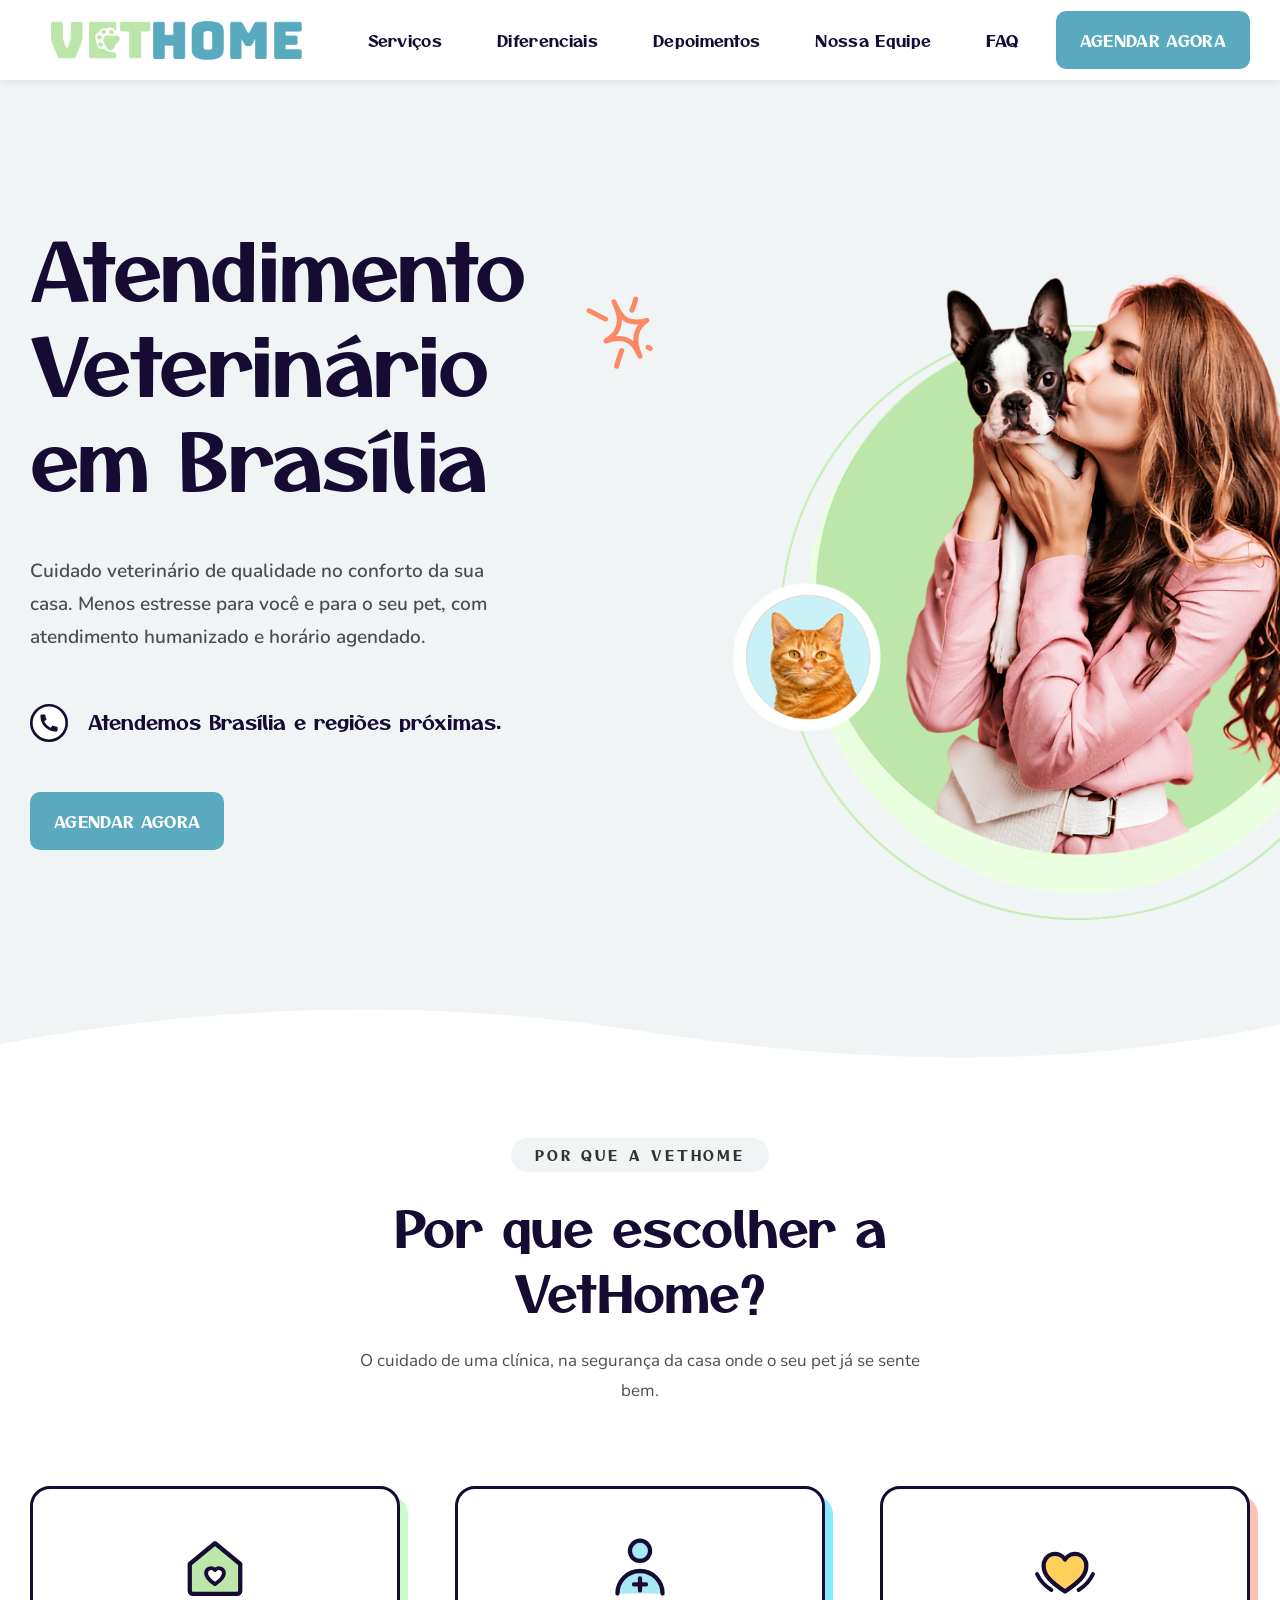
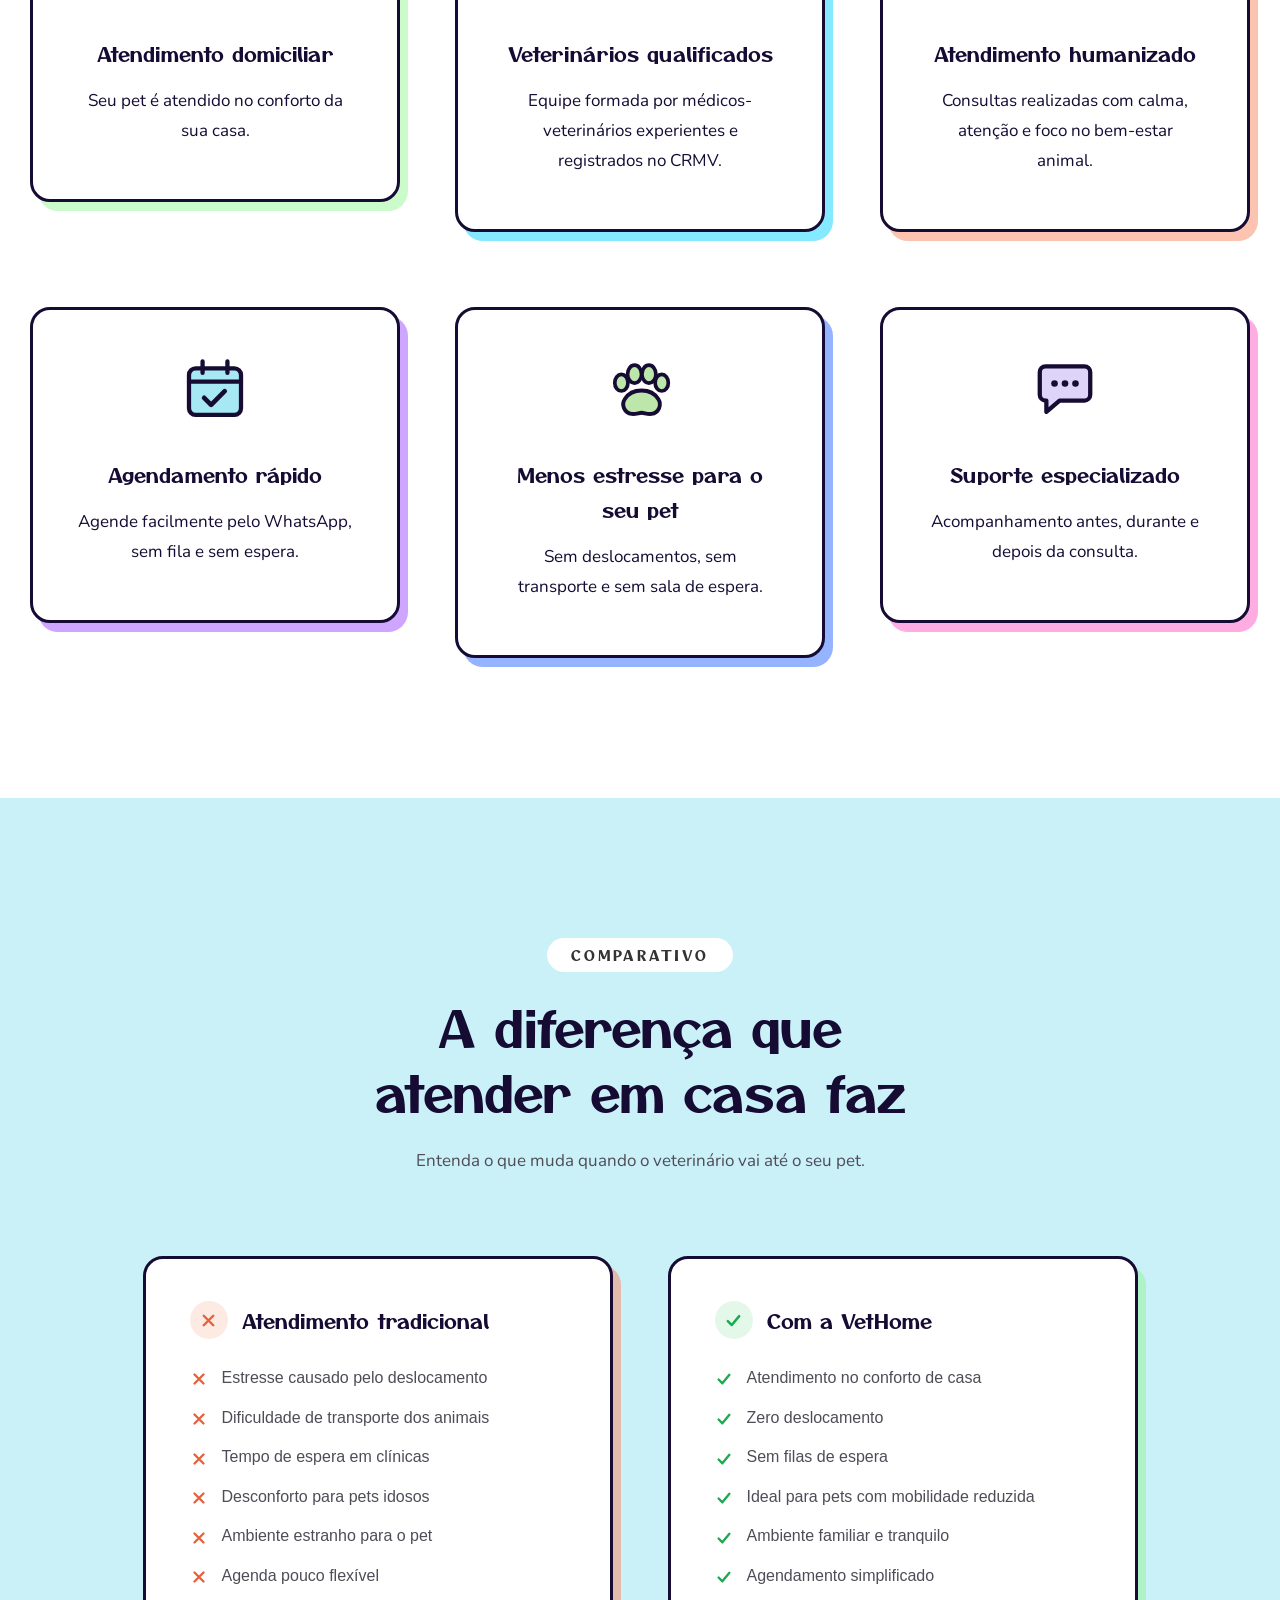
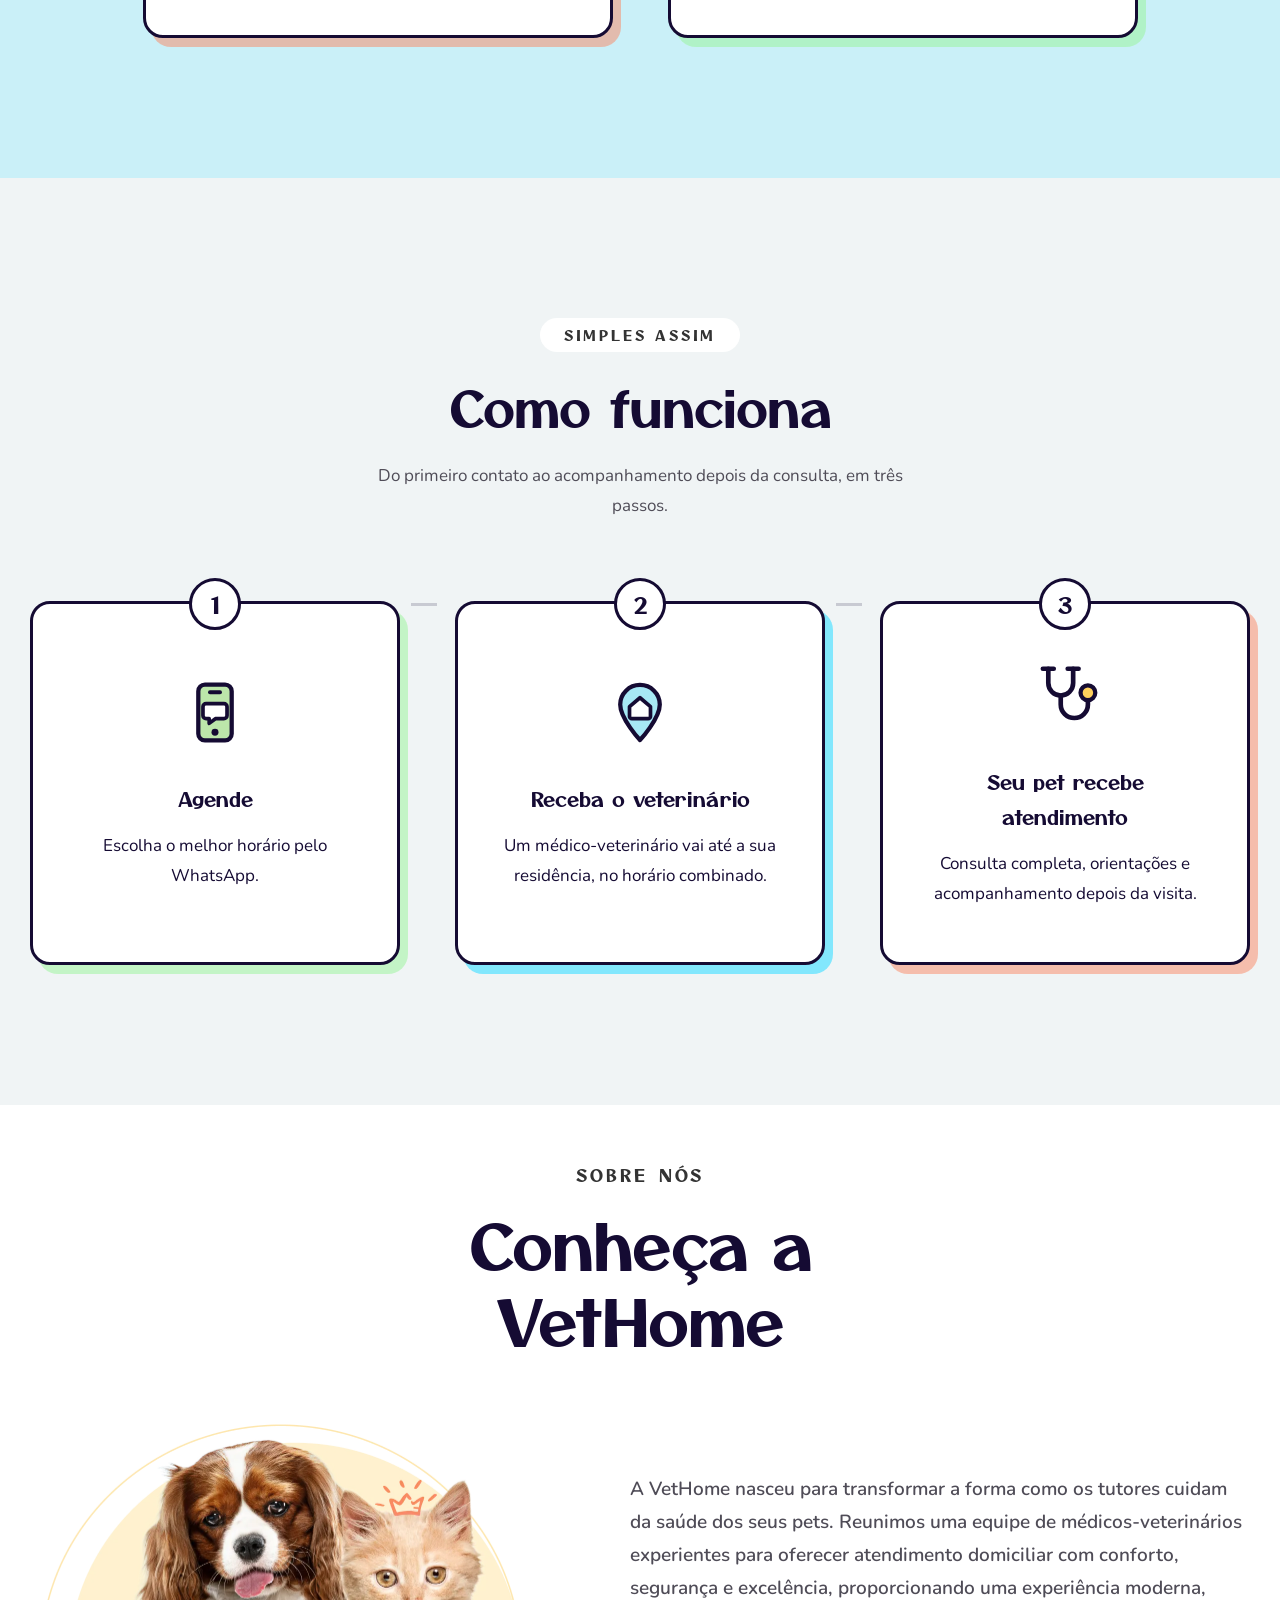
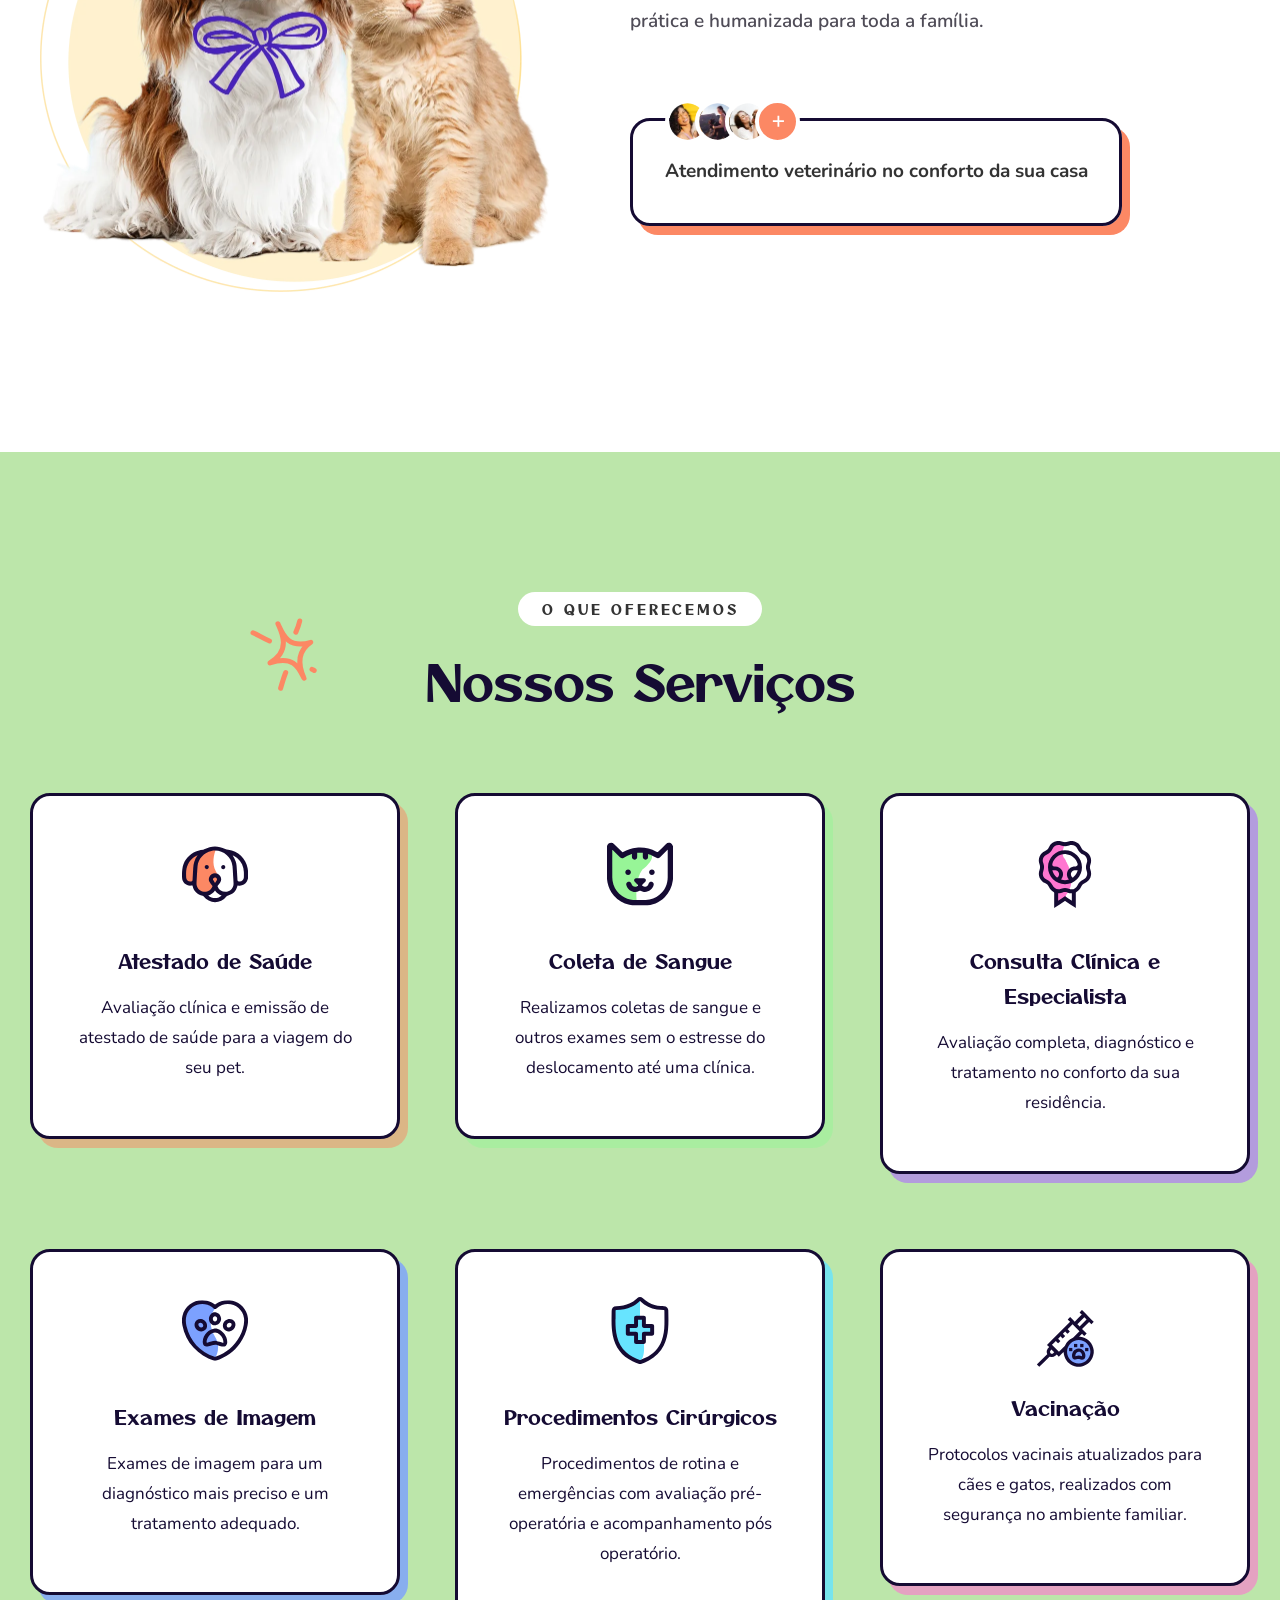
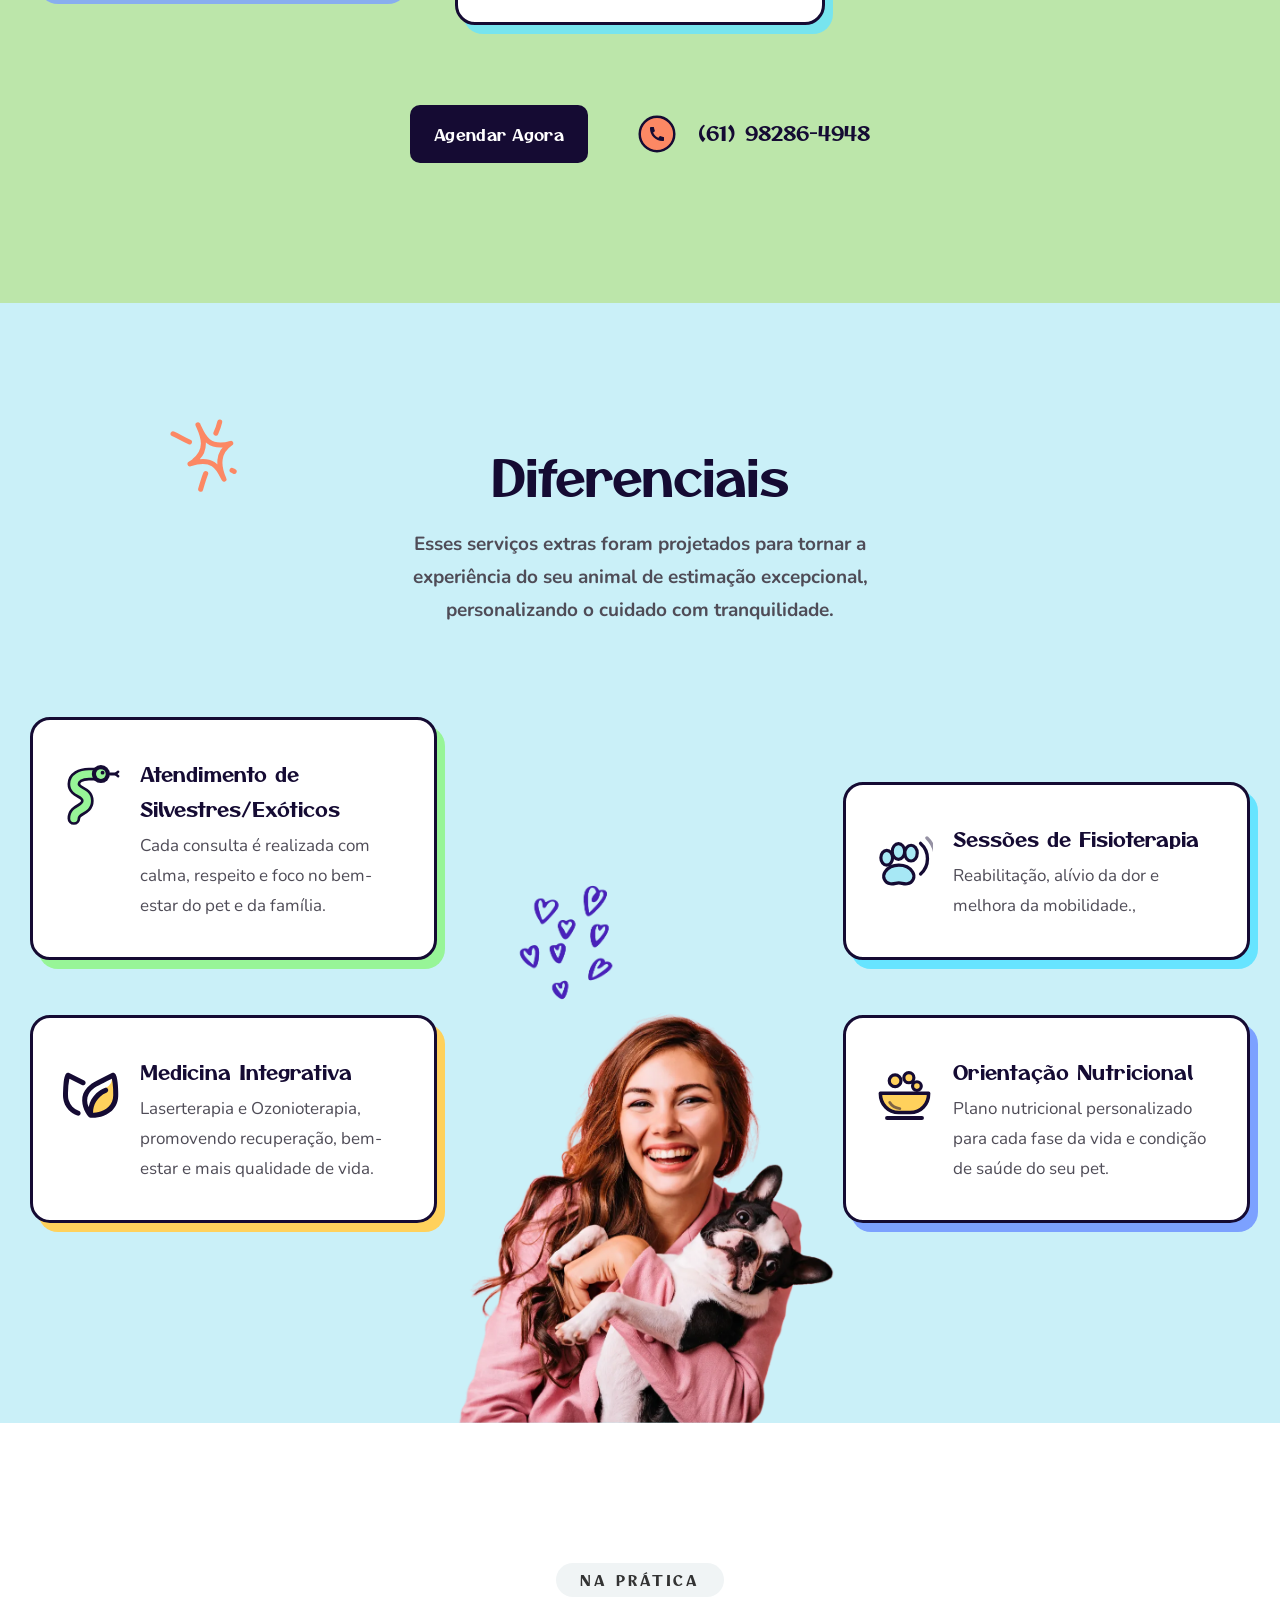
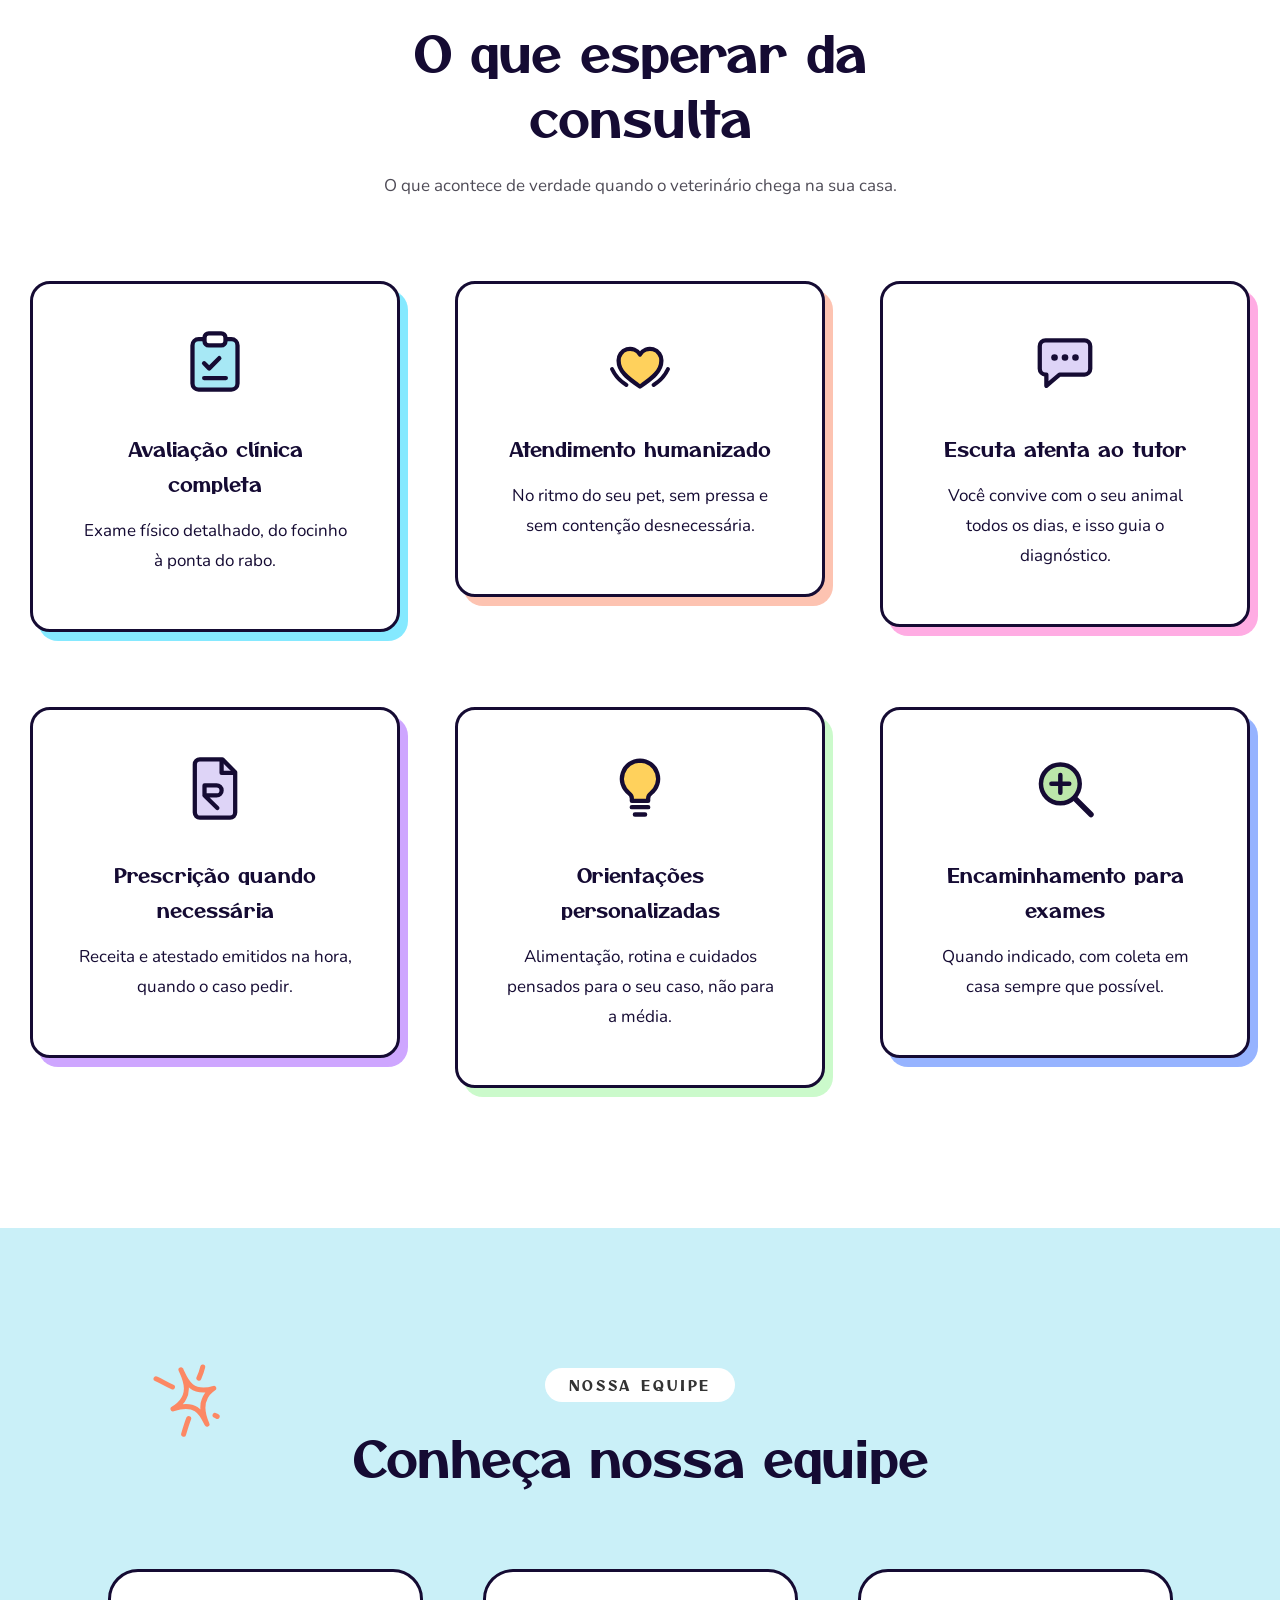
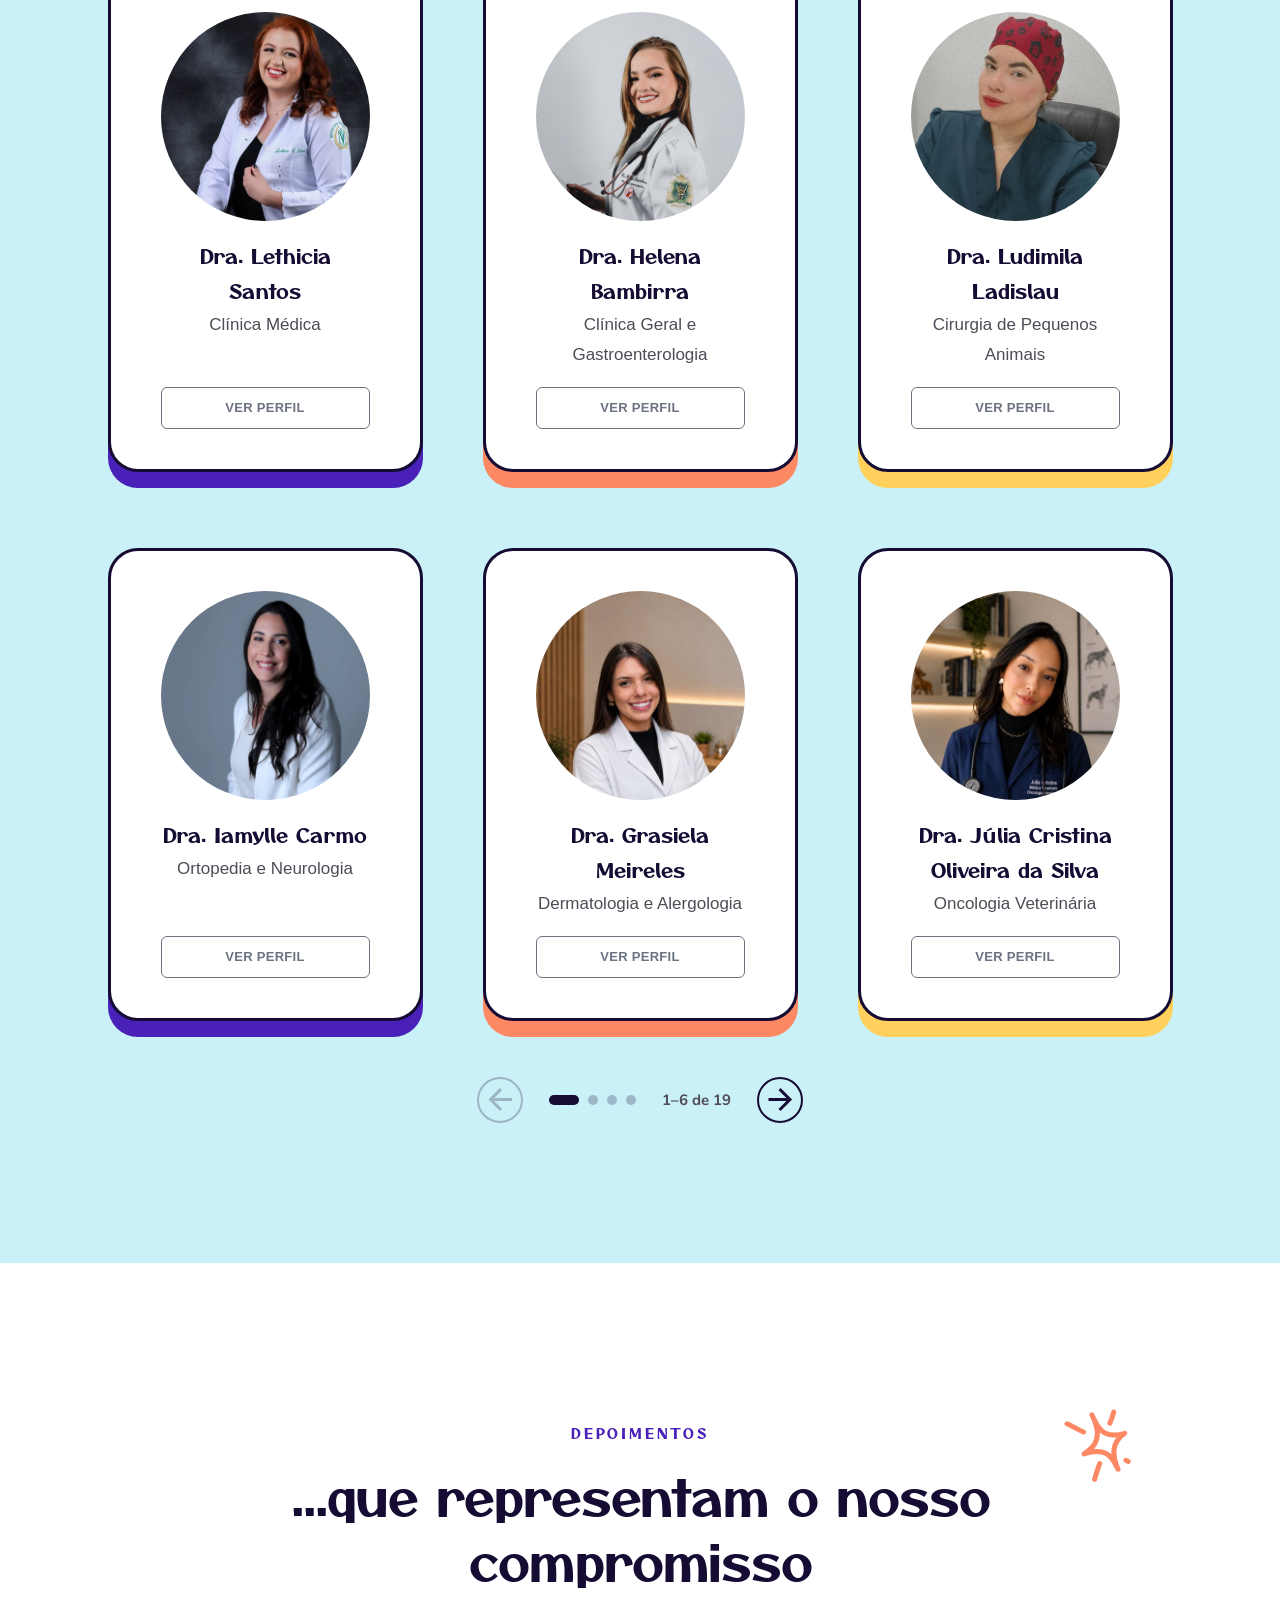
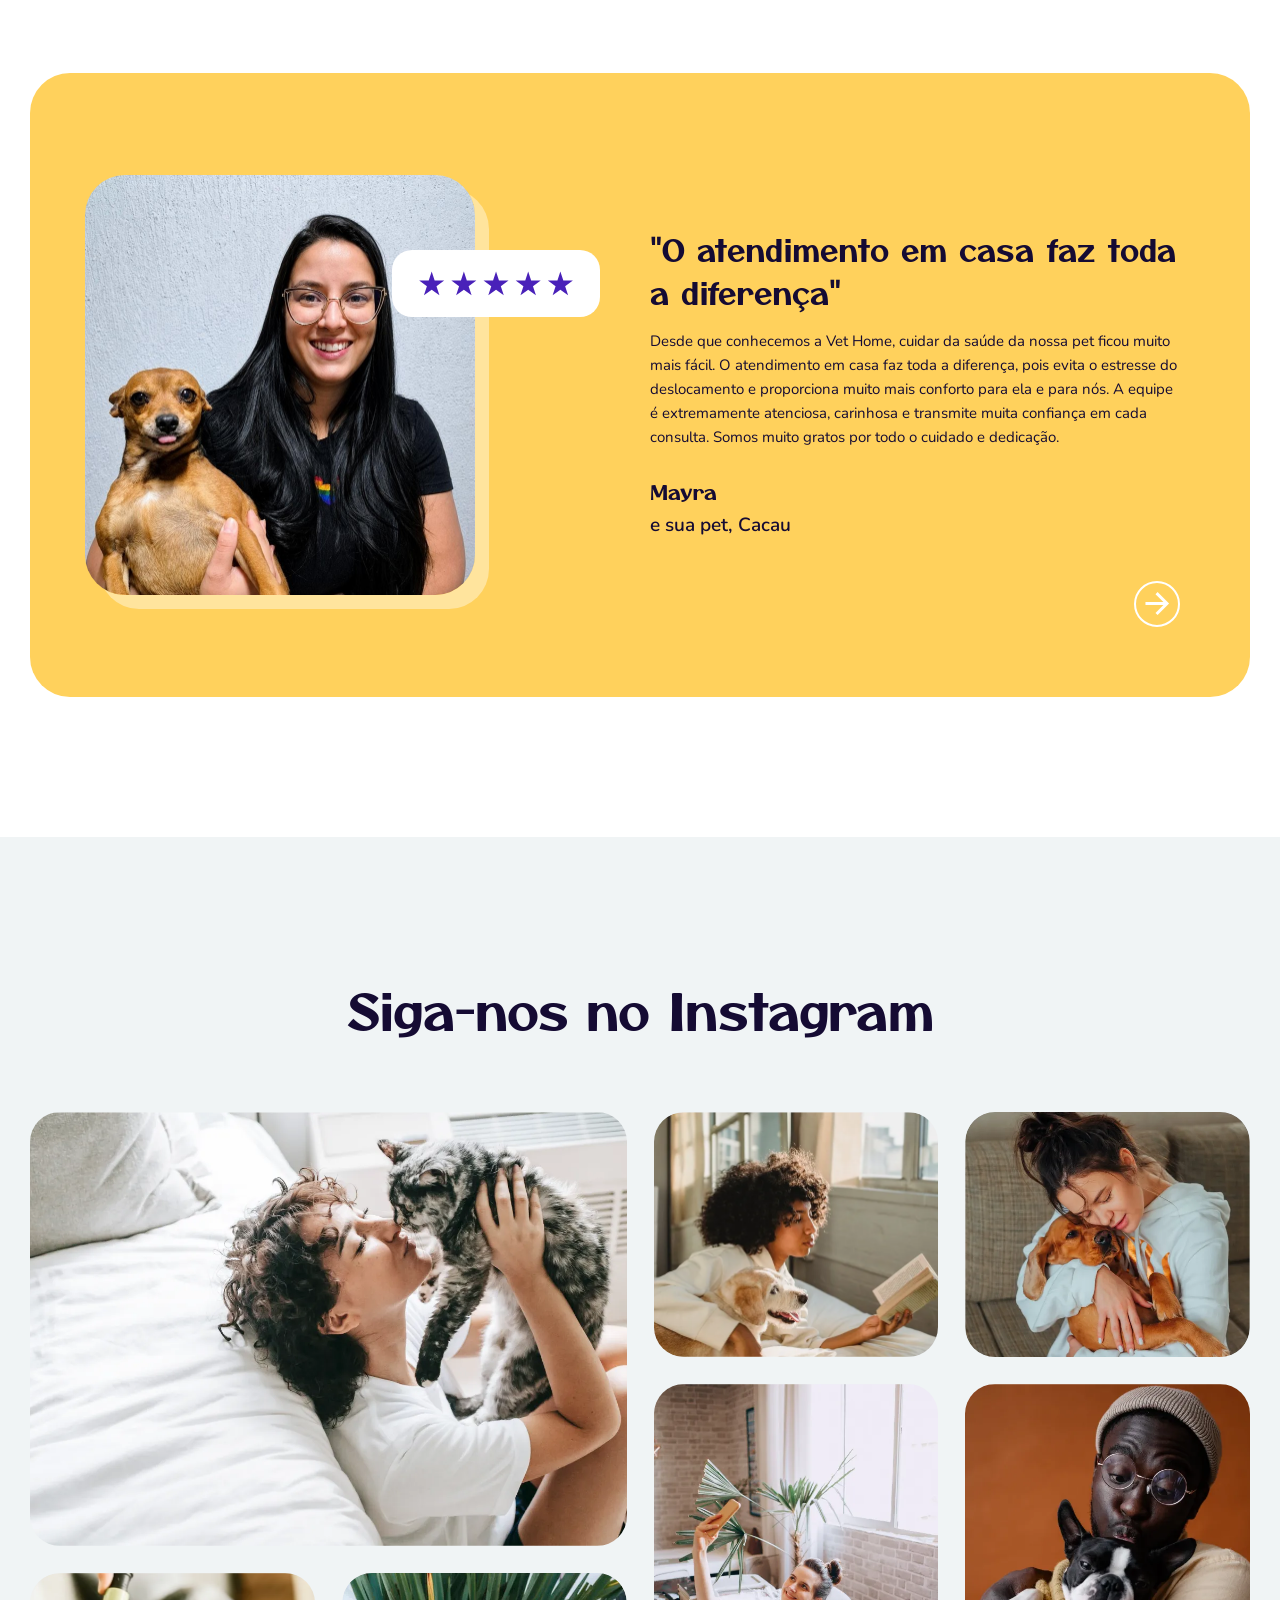
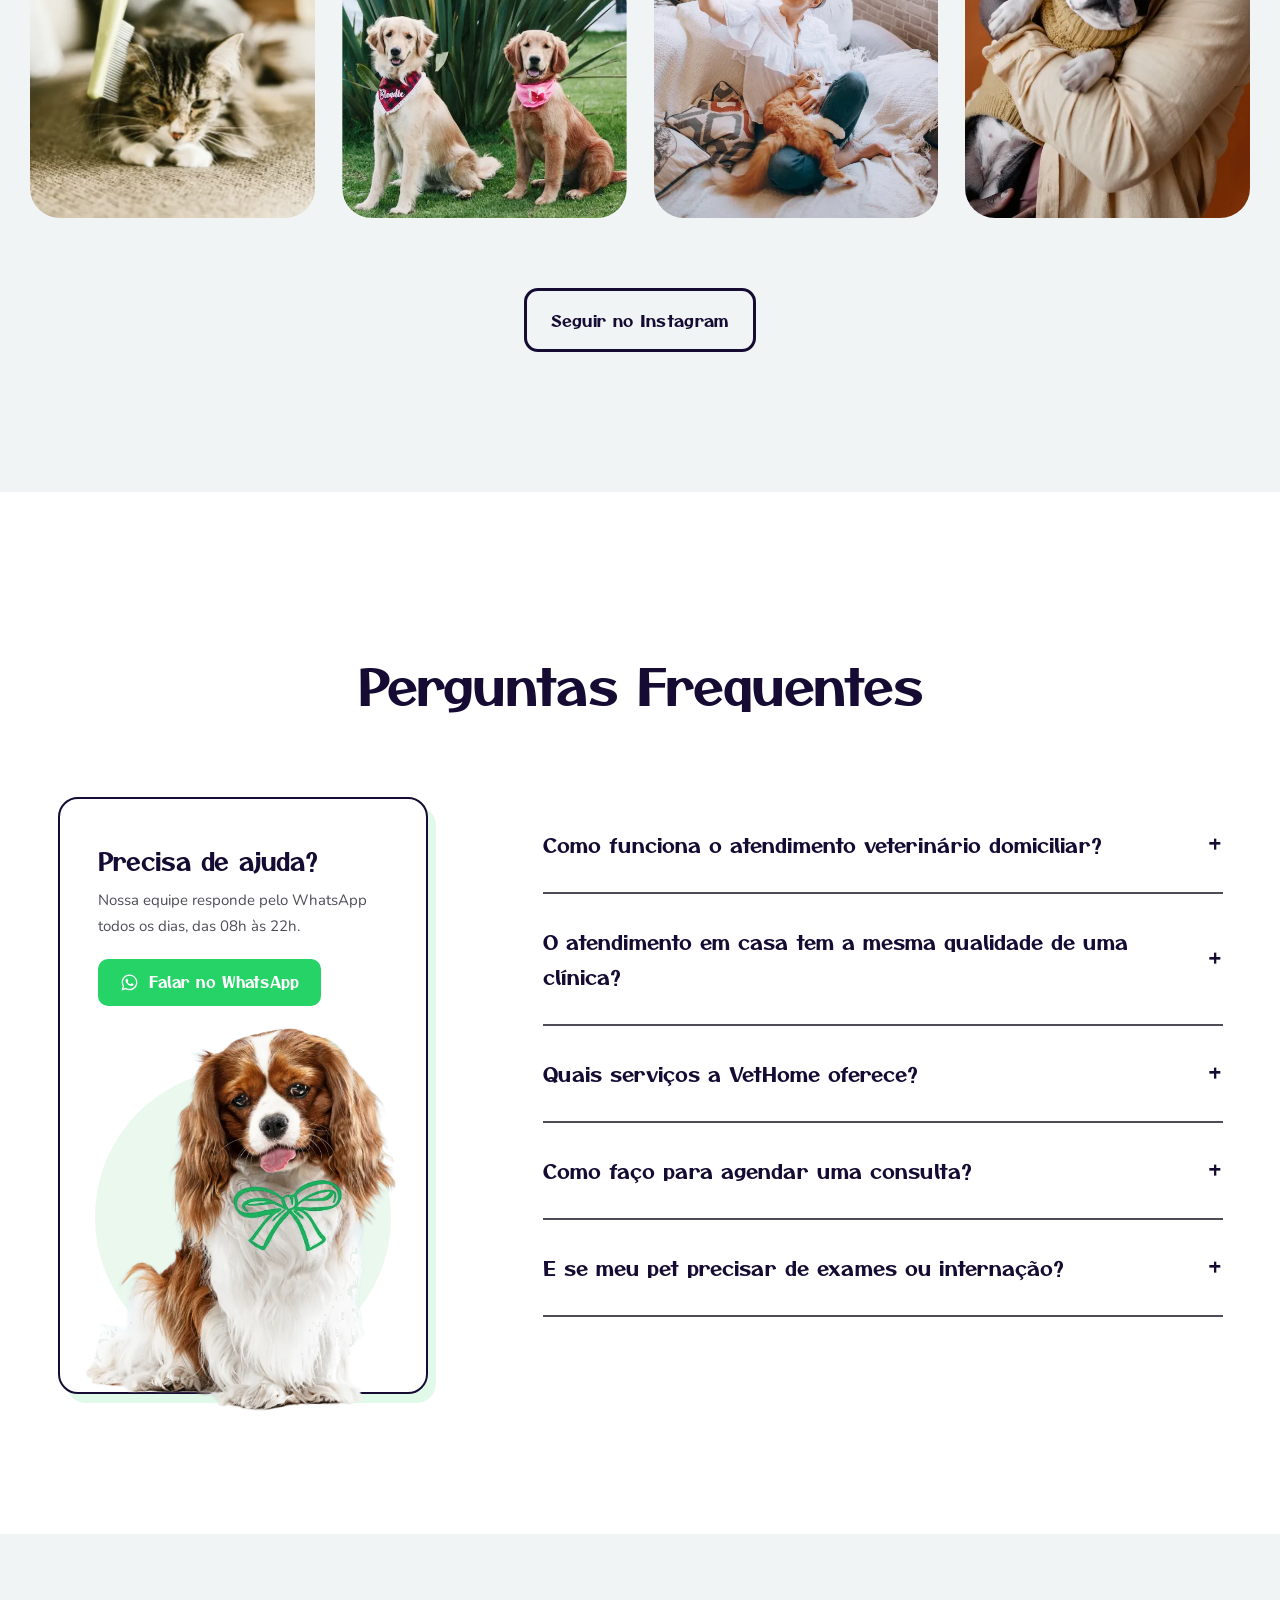
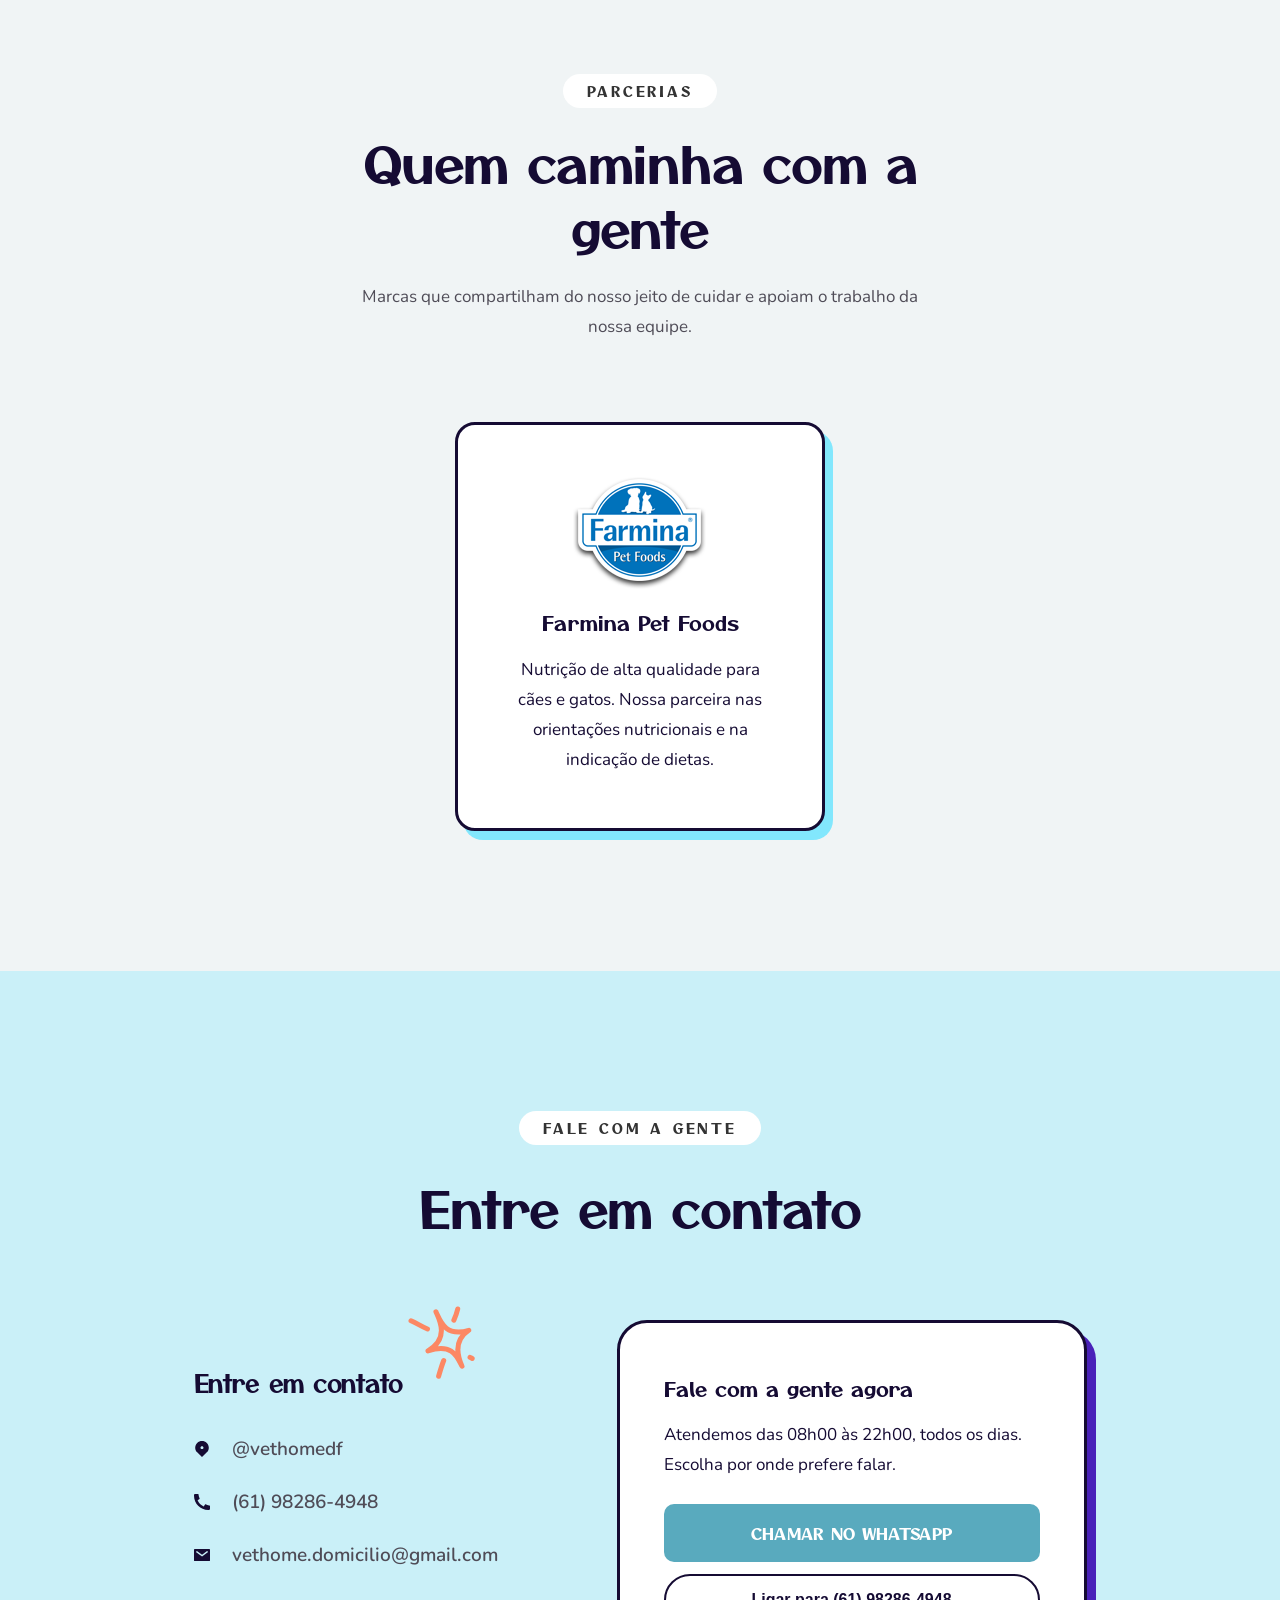
==== commit 7a7f4a1f: "Adaptacao propria para celular e tablet Diagnostico (medido em 375x812): a pagina tinha 24.309px, ou" ====
--- a/site/index.html
+++ b/site/index.html
@@ -1,4 +1,4 @@
-<!DOCTYPE html><!-- Last Published: Tue Aug 04 2026 15:38:13 GMT+0000 (Coordinated Universal Time) --><html data-wf-page="6a5f7b1cd7d1481d2ef9ea24" data-wf-site="6a5f7b1ad7d1481d2ef9e9a2" data-wf-status="1" lang="pt-BR"><head><meta charset="utf-8"/><title>VetHome — Atendimento Veterinário a Domicílio em Brasília</title><meta content="Spend quality time with your pet, providing them with affection, attention, and positive reinforcement." name="description"/><meta content="VetHome &#8212; Atendimento Veterin&#225;rio a Domic&#237;lio em Bras&#237;lia" property="og:title"/><meta content="Spend quality time with your pet, providing them with affection, attention, and positive reinforcement." property="og:description"/><meta content="assets/64c675632cff33c4e4741b38_Hero_Image_Wrapper.webp" property="og:image"/><meta content="VetHome &#8212; Atendimento Veterin&#225;rio a Domic&#237;lio em Bras&#237;lia" name="twitter:title"/><meta content="Spend quality time with your pet, providing them with affection, attention, and positive reinforcement." name="twitter:description"/><meta content="assets/64c675632cff33c4e4741b38_Hero_Image_Wrapper.webp" name="twitter:image"/><meta property="og:type" content="website"/><meta content="summary_large_image" name="twitter:card"/><meta content="width=device-width, initial-scale=1" name="viewport"/><link href="css/template.css" rel="stylesheet" type="text/css"/><link href="https://fonts.googleapis.com" rel="preconnect"/><link href="https://fonts.gstatic.com" rel="preconnect" crossorigin="anonymous"/><script src="js/vendor/webfont.js" type="text/javascript"></script><script type="text/javascript">WebFont.load({  google: {    families: ["Nunito:400,500,600"]  }});</script><script type="text/javascript">!function(o,c){var n=c.documentElement,t=" w-mod-";n.className+=t+"js",("ontouchstart"in o||o.DocumentTouch&&c instanceof DocumentTouch)&&(n.className+=t+"touch")}(window,document);</script><link href="assets/favicon.ico" rel="shortcut icon" type="image/x-icon"/><link href="assets/webclip.png" rel="apple-touch-icon"/><link href="css/vethome.css" rel="stylesheet" type="text/css"/></head><body><div class="navbar-wrapper"><div data-w-id="b64050fb-33a9-2d16-f017-9319c18e2dc5" data-animation="over-right" data-collapse="medium" data-duration="400" data-easing="ease" data-easing2="ease" role="banner" class="navbar w-nav"><div class="nav-container"><a href="/" aria-current="page" class="brand w-nav-brand w--current"><img src="assets/6a5f7b1cd7d1481d2ef9ea4c_Logo.svg" loading="lazy" alt="" class="logo"/></a><div class="overlay"></div><nav role="navigation" class="nav-menu w-nav-menu"><div class="nav-menu-wrapper"><a href="/" aria-current="page" class="nav-logo-wrapper w-inline-block w--current"><img src="assets/logo-vethome.png" loading="lazy" width="300" height="Auto" alt="" class="image"/><img src="assets/6a5f7b1cd7d1481d2ef9ea4c_Logo.svg" loading="lazy" alt="" class="nav-logo-mobile"/></a><div class="nav-links-wrapper"><a href="#Service" class="navigation w-nav-link">Serviços</a><a href="#Feature" class="navigation w-nav-link">Diferenciais</a><a href="#Testimonial" class="navigation w-nav-link">Depoimentos</a><a href="#Our-Team" class="navigation w-nav-link">Nossa Equipe</a><a href="#FAQ" class="navigation w-nav-link">FAQ</a></div><div class="nav-buttons-wrapper"><a href="#Contact" class="primary-button dark-hover-effect w-button">AGENDAR AGORA</a></div></div></nav><div class="menu-button w-nav-button"><div class="menu-icon-wrapper"><img src="assets/6a5f7b1cd7d1481d2ef9ea88_menu_Icon.png" loading="lazy" alt="Menu Icon" class="menu-icon"/></div><div class="menu-animation"><div class="top-line"></div><div class="middle-line"></div><div class="bottom-line"></div></div></div></div><div class="shadow-bg-color"></div></div></div><section class="hero-section"><div class="w-layout-blockcontainer main-container w-container"><div class="hero-container"><div class="hero-text-wrapper"><h1 class="display">Atendimento Veterinário em Brasília</h1><div class="hero-para-wrapper"><p class="paragraph-big">Cuidado veterinário de qualidade no conforto da sua casa. Menos estresse para você e para o seu pet, com atendimento humanizado e horário agendado.</p></div><a href="tel:1234567890" class="phone-link hero w-inline-block"><img src="assets/6a5f7b1cd7d1481d2ef9ea6b_Team_Phone_Icon.svg" loading="lazy" alt="" class="phone-icon"/><div class="h6">Atendemos Brasília e regiões próximas.</div></a><a href="#Service" class="primary-button dark-hover-effect w-button">AGENDAR AGORA</a><img src="assets/6a5f7b1cd7d1481d2ef9ea4d_Decorative.svg" loading="lazy" alt="" class="decorative hero"/></div><div class="hero-image-wrapper"><img src="assets/hero-vethome.png" loading="lazy" sizes="(max-width: 767px) 100vw, (max-width: 991px) 728px, 940px" srcset="assets/hero-vethome-p-500.png 500w, assets/hero-vethome-p-800.png 800w, assets/hero-vethome-p-1080.png 1080w, assets/hero-vethome.png 1578w" alt="" class="hero-image"/></div></div></div></section><section class="service-section secao-porque"><div class="w-layout-blockcontainer main-container w-container"><div class="service-container"><div class="service-heading-wrapper"><div class="tag"><div class="upper-heading">Por que a VetHome</div></div><h3 class="h1">Por que escolher a VetHome?</h3><p class="paragraph dark-grey-color secao-sub">O cuidado de uma clínica, na segurança da casa onde o seu pet já se sente bem.</p></div><div class="service-blocks-wrapper"><div class="service-block shadow green-shadow"><img src="assets/ic/ic-casa.svg" loading="lazy" alt="" class="service-block-icon"/><h4 class="h6">Atendimento domiciliar</h4><p class="paragraph dark-font-color">Seu pet é atendido no conforto da sua casa.</p></div><div class="service-block shadow light-blue-shadow"><img src="assets/ic/ic-vet.svg" loading="lazy" alt="" class="service-block-icon"/><h4 class="h6">Veterinários qualificados</h4><p class="paragraph dark-font-color">Equipe formada por médicos-veterinários experientes e registrados no CRMV.</p></div><div class="service-block shadow orange-shadow"><img src="assets/ic/ic-coracao-maos.svg" loading="lazy" alt="" class="service-block-icon"/><h4 class="h6">Atendimento humanizado</h4><p class="paragraph dark-font-color">Consultas realizadas com calma, atenção e foco no bem-estar animal.</p></div><div class="service-block shadow light-purple-shadow"><img src="assets/ic/ic-calendario.svg" loading="lazy" alt="" class="service-block-icon"/><h4 class="h6">Agendamento rápido</h4><p class="paragraph dark-font-color">Agende facilmente pelo WhatsApp, sem fila e sem espera.</p></div><div class="service-block shadow violet-shadow"><img src="assets/ic/ic-patinha.svg" loading="lazy" alt="" class="service-block-icon"/><h4 class="h6">Menos estresse para o seu pet</h4><p class="paragraph dark-font-color">Sem deslocamentos, sem transporte e sem sala de espera.</p></div><div class="service-block shadow pink-shadow"><img src="assets/ic/ic-chat.svg" loading="lazy" alt="" class="service-block-icon"/><h4 class="h6">Suporte especializado</h4><p class="paragraph dark-font-color">Acompanhamento antes, durante e depois da consulta.</p></div></div></div></div></section><section id="Comparativo" class="service-section secao-comparativo"><div class="w-layout-blockcontainer main-container w-container"><div class="service-container"><div class="service-heading-wrapper"><div class="tag"><div class="upper-heading">Comparativo</div></div><h3 class="h1">A diferença que atender em casa faz</h3><p class="paragraph dark-grey-color secao-sub">Entenda o que muda quando o veterinário vai até o seu pet.</p></div><div class="comparativo-wrapper"><div class="comparativo-block shadow orange-shadow"><div class="comparativo-header"><span class="comparativo-selo antes" aria-hidden="true"></span><h4 class="h6">Atendimento tradicional</h4></div><ul class="comparativo-lista antes"><li>Estresse causado pelo deslocamento</li><li>Dificuldade de transporte dos animais</li><li>Tempo de espera em clínicas</li><li>Desconforto para pets idosos</li><li>Ambiente estranho para o pet</li><li>Agenda pouco flexível</li></ul></div><div class="comparativo-block shadow green-shadow"><div class="comparativo-header"><span class="comparativo-selo depois" aria-hidden="true"></span><h4 class="h6">Com a VetHome</h4></div><ul class="comparativo-lista depois"><li>Atendimento no conforto de casa</li><li>Zero deslocamento</li><li>Sem filas de espera</li><li>Ideal para pets com mobilidade reduzida</li><li>Ambiente familiar e tranquilo</li><li>Agendamento simplificado</li></ul></div></div></div></div></section><section class="service-section secao-como"><div class="w-layout-blockcontainer main-container w-container"><div class="service-container"><div class="service-heading-wrapper"><div class="tag"><div class="upper-heading">Simples assim</div></div><h3 class="h1">Como funciona</h3><p class="paragraph dark-grey-color secao-sub">Do primeiro contato ao acompanhamento depois da consulta, em três passos.</p></div><div class="service-blocks-wrapper passos-wrapper"><div class="service-block shadow green-shadow passo-block"><span class="passo-numero">1</span><img src="assets/ic/ic-celular.svg" loading="lazy" alt="" class="service-block-icon"/><h4 class="h6">Agende</h4><p class="paragraph dark-font-color">Escolha o melhor horário pelo WhatsApp.</p></div><div class="service-block shadow light-blue-shadow passo-block"><span class="passo-numero">2</span><img src="assets/ic/ic-mapa.svg" loading="lazy" alt="" class="service-block-icon"/><h4 class="h6">Receba o veterinário</h4><p class="paragraph dark-font-color">Um médico-veterinário vai até a sua residência, no horário combinado.</p></div><div class="service-block shadow orange-shadow passo-block"><span class="passo-numero">3</span><img src="assets/ic/ic-estetoscopio.svg" loading="lazy" alt="" class="service-block-icon"/><h4 class="h6">Seu pet recebe atendimento</h4><p class="paragraph dark-font-color">Consulta completa, orientações e acompanhamento depois da visita.</p></div></div></div></div></section><section class="about-section"><div class="w-layout-blockcontainer main-container w-container"><div class="about-container"><div class="upper-heading">Sobre nós</div><div class="about-heading-wrapper"><h2 class="h1">Conheça a VetHome</h2></div><div class="about-row"><div class="about-image-wrapper"><img src="assets/6a5f7b1cd7d1481d2ef9ea4e_About_Image.webp" loading="lazy" sizes="(max-width: 767px) 100vw, (max-width: 991px) 728px, 940px" srcset="assets/6a5f7b1cd7d1481d2ef9ea4e_About_Image-p-500.png 500w, assets/6a5f7b1cd7d1481d2ef9ea4e_About_Image-p-800.png 800w, assets/6a5f7b1cd7d1481d2ef9ea4e_About_Image.webp 1060w" alt="About Image
+<!DOCTYPE html><!-- Last Published: Tue Aug 04 2026 15:38:13 GMT+0000 (Coordinated Universal Time) --><html data-wf-page="6a5f7b1cd7d1481d2ef9ea24" data-wf-site="6a5f7b1ad7d1481d2ef9e9a2" data-wf-status="1" lang="pt-BR"><head><meta charset="utf-8"/><title>VetHome — Atendimento Veterinário a Domicílio em Brasília</title><meta content="Spend quality time with your pet, providing them with affection, attention, and positive reinforcement." name="description"/><meta content="VetHome &#8212; Atendimento Veterin&#225;rio a Domic&#237;lio em Bras&#237;lia" property="og:title"/><meta content="Spend quality time with your pet, providing them with affection, attention, and positive reinforcement." property="og:description"/><meta content="assets/64c675632cff33c4e4741b38_Hero_Image_Wrapper.webp" property="og:image"/><meta content="VetHome &#8212; Atendimento Veterin&#225;rio a Domic&#237;lio em Bras&#237;lia" name="twitter:title"/><meta content="Spend quality time with your pet, providing them with affection, attention, and positive reinforcement." name="twitter:description"/><meta content="assets/64c675632cff33c4e4741b38_Hero_Image_Wrapper.webp" name="twitter:image"/><meta property="og:type" content="website"/><meta content="summary_large_image" name="twitter:card"/><meta content="width=device-width, initial-scale=1" name="viewport"/><link href="css/template.css" rel="stylesheet" type="text/css"/><link href="https://fonts.googleapis.com" rel="preconnect"/><link href="https://fonts.gstatic.com" rel="preconnect" crossorigin="anonymous"/><script src="js/vendor/webfont.js" type="text/javascript"></script><script type="text/javascript">WebFont.load({  google: {    families: ["Nunito:400,500,600"]  }});</script><script type="text/javascript">!function(o,c){var n=c.documentElement,t=" w-mod-";n.className+=t+"js",("ontouchstart"in o||o.DocumentTouch&&c instanceof DocumentTouch)&&(n.className+=t+"touch")}(window,document);</script><link href="assets/favicon.ico" rel="shortcut icon" type="image/x-icon"/><link href="assets/webclip.png" rel="apple-touch-icon"/><link href="css/vethome.css" rel="stylesheet" type="text/css"/></head><body><div class="navbar-wrapper"><div data-w-id="b64050fb-33a9-2d16-f017-9319c18e2dc5" data-animation="over-right" data-collapse="medium" data-duration="400" data-easing="ease" data-easing2="ease" role="banner" class="navbar w-nav"><div class="nav-container"><a href="/" aria-current="page" class="brand w-nav-brand w--current"><img src="assets/logo-vethome.png" loading="lazy" alt="VetHome" class="logo"/></a><div class="overlay"></div><nav role="navigation" class="nav-menu w-nav-menu"><div class="nav-menu-wrapper"><a href="/" aria-current="page" class="nav-logo-wrapper w-inline-block w--current"><img src="assets/logo-vethome.png" loading="lazy" width="300" height="Auto" alt="" class="image"/><img src="assets/logo-vethome.png" loading="lazy" alt="VetHome" class="nav-logo-mobile"/></a><div class="nav-links-wrapper"><a href="#Service" class="navigation w-nav-link">Serviços</a><a href="#Feature" class="navigation w-nav-link">Diferenciais</a><a href="#Testimonial" class="navigation w-nav-link">Depoimentos</a><a href="#Our-Team" class="navigation w-nav-link">Nossa Equipe</a><a href="#FAQ" class="navigation w-nav-link">FAQ</a></div><div class="nav-buttons-wrapper"><a href="#Contact" class="primary-button dark-hover-effect w-button">AGENDAR AGORA</a></div></div></nav><div class="menu-button w-nav-button"><div class="menu-icon-wrapper"><img src="assets/6a5f7b1cd7d1481d2ef9ea88_menu_Icon.png" loading="lazy" alt="Menu Icon" class="menu-icon"/></div><div class="menu-animation"><div class="top-line"></div><div class="middle-line"></div><div class="bottom-line"></div></div></div></div><div class="shadow-bg-color"></div></div></div><section class="hero-section"><div class="w-layout-blockcontainer main-container w-container"><div class="hero-container"><div class="hero-text-wrapper"><h1 class="display">Atendimento Veterinário em Brasília</h1><div class="hero-para-wrapper"><p class="paragraph-big">Cuidado veterinário de qualidade no conforto da sua casa. Menos estresse para você e para o seu pet, com atendimento humanizado e horário agendado.</p></div><a href="tel:1234567890" class="phone-link hero w-inline-block"><img src="assets/6a5f7b1cd7d1481d2ef9ea6b_Team_Phone_Icon.svg" loading="lazy" alt="" class="phone-icon"/><div class="h6">Atendemos Brasília e regiões próximas.</div></a><a href="#Service" class="primary-button dark-hover-effect w-button">AGENDAR AGORA</a><img src="assets/6a5f7b1cd7d1481d2ef9ea4d_Decorative.svg" loading="lazy" alt="" class="decorative hero"/></div><div class="hero-image-wrapper"><img src="assets/hero-vethome.png" loading="lazy" sizes="(max-width: 767px) 100vw, (max-width: 991px) 728px, 940px" srcset="assets/hero-vethome-p-500.png 500w, assets/hero-vethome-p-800.png 800w, assets/hero-vethome-p-1080.png 1080w, assets/hero-vethome.png 1578w" alt="" class="hero-image"/></div></div></div></section><section class="service-section secao-porque"><div class="w-layout-blockcontainer main-container w-container"><div class="service-container"><div class="service-heading-wrapper"><div class="tag"><div class="upper-heading">Por que a VetHome</div></div><h3 class="h1">Por que escolher a VetHome?</h3><p class="paragraph dark-grey-color secao-sub">O cuidado de uma clínica, na segurança da casa onde o seu pet já se sente bem.</p></div><div class="service-blocks-wrapper"><div class="service-block shadow green-shadow"><img src="assets/ic/ic-casa.svg" loading="lazy" alt="" class="service-block-icon"/><h4 class="h6">Atendimento domiciliar</h4><p class="paragraph dark-font-color">Seu pet é atendido no conforto da sua casa.</p></div><div class="service-block shadow light-blue-shadow"><img src="assets/ic/ic-vet.svg" loading="lazy" alt="" class="service-block-icon"/><h4 class="h6">Veterinários qualificados</h4><p class="paragraph dark-font-color">Equipe formada por médicos-veterinários experientes e registrados no CRMV.</p></div><div class="service-block shadow orange-shadow"><img src="assets/ic/ic-coracao-maos.svg" loading="lazy" alt="" class="service-block-icon"/><h4 class="h6">Atendimento humanizado</h4><p class="paragraph dark-font-color">Consultas realizadas com calma, atenção e foco no bem-estar animal.</p></div><div class="service-block shadow light-purple-shadow"><img src="assets/ic/ic-calendario.svg" loading="lazy" alt="" class="service-block-icon"/><h4 class="h6">Agendamento rápido</h4><p class="paragraph dark-font-color">Agende facilmente pelo WhatsApp, sem fila e sem espera.</p></div><div class="service-block shadow violet-shadow"><img src="assets/ic/ic-patinha.svg" loading="lazy" alt="" class="service-block-icon"/><h4 class="h6">Menos estresse para o seu pet</h4><p class="paragraph dark-font-color">Sem deslocamentos, sem transporte e sem sala de espera.</p></div><div class="service-block shadow pink-shadow"><img src="assets/ic/ic-chat.svg" loading="lazy" alt="" class="service-block-icon"/><h4 class="h6">Suporte especializado</h4><p class="paragraph dark-font-color">Acompanhamento antes, durante e depois da consulta.</p></div></div></div></div></section><section id="Comparativo" class="service-section secao-comparativo"><div class="w-layout-blockcontainer main-container w-container"><div class="service-container"><div class="service-heading-wrapper"><div class="tag"><div class="upper-heading">Comparativo</div></div><h3 class="h1">A diferença que atender em casa faz</h3><p class="paragraph dark-grey-color secao-sub">Entenda o que muda quando o veterinário vai até o seu pet.</p></div><div class="comparativo-wrapper"><div class="comparativo-block shadow orange-shadow"><div class="comparativo-header"><span class="comparativo-selo antes" aria-hidden="true"></span><h4 class="h6">Atendimento tradicional</h4></div><ul class="comparativo-lista antes"><li>Estresse causado pelo deslocamento</li><li>Dificuldade de transporte dos animais</li><li>Tempo de espera em clínicas</li><li>Desconforto para pets idosos</li><li>Ambiente estranho para o pet</li><li>Agenda pouco flexível</li></ul></div><div class="comparativo-block shadow green-shadow"><div class="comparativo-header"><span class="comparativo-selo depois" aria-hidden="true"></span><h4 class="h6">Com a VetHome</h4></div><ul class="comparativo-lista depois"><li>Atendimento no conforto de casa</li><li>Zero deslocamento</li><li>Sem filas de espera</li><li>Ideal para pets com mobilidade reduzida</li><li>Ambiente familiar e tranquilo</li><li>Agendamento simplificado</li></ul></div></div></div></div></section><section class="service-section secao-como"><div class="w-layout-blockcontainer main-container w-container"><div class="service-container"><div class="service-heading-wrapper"><div class="tag"><div class="upper-heading">Simples assim</div></div><h3 class="h1">Como funciona</h3><p class="paragraph dark-grey-color secao-sub">Do primeiro contato ao acompanhamento depois da consulta, em três passos.</p></div><div class="service-blocks-wrapper passos-wrapper"><div class="service-block shadow green-shadow passo-block"><span class="passo-numero">1</span><img src="assets/ic/ic-celular.svg" loading="lazy" alt="" class="service-block-icon"/><h4 class="h6">Agende</h4><p class="paragraph dark-font-color">Escolha o melhor horário pelo WhatsApp.</p></div><div class="service-block shadow light-blue-shadow passo-block"><span class="passo-numero">2</span><img src="assets/ic/ic-mapa.svg" loading="lazy" alt="" class="service-block-icon"/><h4 class="h6">Receba o veterinário</h4><p class="paragraph dark-font-color">Um médico-veterinário vai até a sua residência, no horário combinado.</p></div><div class="service-block shadow orange-shadow passo-block"><span class="passo-numero">3</span><img src="assets/ic/ic-estetoscopio.svg" loading="lazy" alt="" class="service-block-icon"/><h4 class="h6">Seu pet recebe atendimento</h4><p class="paragraph dark-font-color">Consulta completa, orientações e acompanhamento depois da visita.</p></div></div></div></div></section><section class="about-section"><div class="w-layout-blockcontainer main-container w-container"><div class="about-container"><div class="upper-heading">Sobre nós</div><div class="about-heading-wrapper"><h2 class="h1">Conheça a VetHome</h2></div><div class="about-row"><div class="about-image-wrapper"><img src="assets/6a5f7b1cd7d1481d2ef9ea4e_About_Image.webp" loading="lazy" sizes="(max-width: 767px) 100vw, (max-width: 991px) 728px, 940px" srcset="assets/6a5f7b1cd7d1481d2ef9ea4e_About_Image-p-500.png 500w, assets/6a5f7b1cd7d1481d2ef9ea4e_About_Image-p-800.png 800w, assets/6a5f7b1cd7d1481d2ef9ea4e_About_Image.webp 1060w" alt="About Image
 " class="about-image"/></div><div class="about-text-wrapper"><p class="paragraph-big">A VetHome nasceu para transformar a forma como os tutores cuidam da saúde dos seus pets. Reunimos uma equipe de médicos-veterinários experientes para oferecer atendimento domiciliar com conforto, segurança e excelência, proporcionando uma experiência moderna, prática e humanizada para toda a família.</p><div class="about-text shadow orange-shadow"><div class="clients-profile-wrapper"><img src="assets/6a5f7b1cd7d1481d2ef9ea5c_Mask_group.webp" loading="lazy" alt="Client Image" class="client-profile"/><img src="assets/6a5f7b1cd7d1481d2ef9ea5a_Mask_group-1.webp" loading="lazy" alt="Client Image" class="client-profile"/><img src="assets/6a5f7b1cd7d1481d2ef9ea5b_Mask_group-2.webp" loading="lazy" alt="Client Image" class="client-profile"/><div class="client-profile with-bg-color"><img src="assets/6a5f7b1cd7d1481d2ef9ea5d_Plus_Icon.svg" loading="lazy" alt="plus icon" class="plus-icon"/></div></div><div class="paragraph-big"><strong>Atendimento veterinário no conforto da sua casa</strong></div></div></div></div></div></div><div id="About-us" class="anchor-div"></div></section><section class="service-section"><div class="w-layout-blockcontainer main-container w-container"><div class="service-container"><div class="service-heading-wrapper"><div class="tag"><div class="upper-heading">O que oferecemos</div></div><h3 class="h1">Nossos Serviços</h3><img src="assets/6a5f7b1cd7d1481d2ef9ea4d_Decorative.svg" loading="lazy" alt="" class="decorative service"/></div><div class="service-blocks-wrapper"><div class="service-block shadow orange-shadow"><img src="assets/6a5f7b1cd7d1481d2ef9ea4f_Group_40287.svg" loading="lazy" alt="Service icon" class="service-block-icon"/><h4 class="h6">Atestado de Saúde</h4><p class="paragraph dark-font-color">Avaliação clínica e emissão de atestado de saúde para a viagem do seu pet.</p></div><div class="service-block shadow green-shadow"><img src="assets/6a5f7b1cd7d1481d2ef9ea52_Group_40286.svg" loading="lazy" alt="Service icon" class="service-block-icon"/><h4 class="h6">Coleta de Sangue</h4><p class="paragraph dark-font-color">Realizamos coletas de sangue e outros exames sem o estresse do deslocamento até uma clínica.</p></div><div class="service-block shadow light-purple-shadow"><img src="assets/6a5f7b1cd7d1481d2ef9ea50_Group_40290.svg" loading="lazy" alt="Service icon" class="service-block-icon"/><h4 class="h6">Consulta Clínica e Especialista</h4><p class="paragraph dark-font-color">Avaliação completa, diagnóstico e tratamento no conforto da sua residência.</p></div><div class="service-block shadow violet-shadow"><img src="assets/6a5f7b1cd7d1481d2ef9ea55_Layer_1.svg" loading="lazy" alt="Service icon" class="service-block-icon"/><h4 class="h6">Exames de Imagem</h4><p class="paragraph dark-font-color">Exames de imagem para um diagnóstico mais preciso e um tratamento adequado.</p></div><div class="service-block shadow light-blue-shadow"><img src="assets/6a5f7b1cd7d1481d2ef9ea51_Group_40291.svg" loading="lazy" alt="Service icon" class="service-block-icon"/><h4 class="h6">Procedimentos Cirúrgicos</h4><p class="paragraph dark-font-color">Procedimentos de rotina e emergências com avaliação pré-operatória e acompanhamento pós operatório.</p></div><div class="service-block shadow pink-shadow"><img src="assets/6a5f7b1cd7d1481d2ef9ea61_Group_40370.svg" loading="lazy" alt="feature icon" class="feature-block-icon"/><h4 class="h6">Vacinação</h4><p class="paragraph dark-font-color">Protocolos vacinais atualizados para cães e gatos, realizados com segurança no ambiente familiar.</p></div></div><div class="btn-and-link-wrapper"><a href="#Contact" class="primary-button dark white-hover-effect w-button">Agendar Agora</a><a href="tel:1234567890" class="phone-link service w-inline-block"><img src="assets/6a5f7b1cd7d1481d2ef9ea56_Orange_Phone_Icon.svg" loading="lazy" alt="phone icon" class="phone-icon"/><div class="h6">(61) 98286-4948</div></a></div></div></div><div id="Service" class="anchor-div"></div></section><section class="feature-section"><div class="w-layout-blockcontainer main-container w-container"><div class="feature-container"><div class="feature-heading-wrapper"><h3 class="h1">Diferenciais</h3><p class="paragraph-big"><strong>Esses serviços extras foram projetados para tornar a experiência do seu animal de estimação excepcional, personalizando o cuidado com tranquilidade.</strong></p><img src="assets/6a5f7b1cd7d1481d2ef9ea4d_Decorative.svg" loading="lazy" alt="" class="decorative feature"/></div><div class="feature-blocks-wrapper"><div class="feature-block-column"><div class="feature-block shadow green-shadow"><img src="assets/icone-silvestres.svg" loading="lazy" alt="feature icon" class="feature-block-icon"/><div class="feature-block-text"><h4 class="h6">Atendimento de Silvestres/Exóticos</h4><p class="paragraph">Cada consulta é realizada com calma, respeito e foco no bem-estar do pet e da família.</p></div></div><div class="feature-block shadow yellow-shadow"><img src="assets/6a5f7b1cd7d1481d2ef9ea5f_Group_40365.svg" loading="lazy" alt="feature icon" class="feature-block-icon"/><div class="feature-block-text"><h4 class="h6">Medicina Integrativa</h4><p class="paragraph">Laserterapia e Ozonioterapia, promovendo recuperação, bem-estar e mais qualidade de vida.</p></div></div></div><div class="feature-image-wrapper"><img src="assets/6a5f7b1cd7d1481d2ef9ea5e_Feature_Image.webp" loading="lazy" sizes="100vw" srcset="assets/6a5f7b1cd7d1481d2ef9ea5e_Feature_Image-p-500.png 500w, assets/6a5f7b1cd7d1481d2ef9ea5e_Feature_Image-p-800.png 800w, assets/6a5f7b1cd7d1481d2ef9ea5e_Feature_Image.webp 907w" alt="feature image" class="feature-image"/></div><div class="feature-block-column"><div class="feature-block shadow blue-shadow"><img src="assets/icone-fisioterapia.svg" loading="lazy" alt="feature icon" class="feature-block-icon"/><div class="feature-block-text"><h4 class="h6">Sessões de Fisioterapia</h4><p class="paragraph">Reabilitação, alívio da dor e melhora da mobilidade., </p></div></div><div class="feature-block shadow violet-shadow"><img src="assets/icone-nutricao.svg" loading="lazy" alt="feature icon" class="feature-block-icon"/><div class="feature-block-text"><h4 class="h6">Orientação Nutricional</h4><p class="paragraph">Plano nutricional personalizado para cada fase da vida e condição de saúde do seu pet.</p></div></div></div></div></div></div><div id="Feature" class="anchor-div"></div></section><section class="service-section secao-esperar"><div class="w-layout-blockcontainer main-container w-container"><div class="service-container"><div class="service-heading-wrapper"><div class="tag"><div class="upper-heading">Na prática</div></div><h3 class="h1">O que esperar da consulta</h3><p class="paragraph dark-grey-color secao-sub">O que acontece de verdade quando o veterinário chega na sua casa.</p></div><div class="service-blocks-wrapper"><div class="service-block shadow light-blue-shadow"><img src="assets/ic/ic-prancheta.svg" loading="lazy" alt="" class="service-block-icon"/><h4 class="h6">Avaliação clínica completa</h4><p class="paragraph dark-font-color">Exame físico detalhado, do focinho à ponta do rabo.</p></div><div class="service-block shadow orange-shadow"><img src="assets/ic/ic-coracao-maos.svg" loading="lazy" alt="" class="service-block-icon"/><h4 class="h6">Atendimento humanizado</h4><p class="paragraph dark-font-color">No ritmo do seu pet, sem pressa e sem contenção desnecessária.</p></div><div class="service-block shadow pink-shadow"><img src="assets/ic/ic-chat.svg" loading="lazy" alt="" class="service-block-icon"/><h4 class="h6">Escuta atenta ao tutor</h4><p class="paragraph dark-font-color">Você convive com o seu animal todos os dias, e isso guia o diagnóstico.</p></div><div class="service-block shadow light-purple-shadow"><img src="assets/ic/ic-receita.svg" loading="lazy" alt="" class="service-block-icon"/><h4 class="h6">Prescrição quando necessária</h4><p class="paragraph dark-font-color">Receita e atestado emitidos na hora, quando o caso pedir.</p></div><div class="service-block shadow green-shadow"><img src="assets/ic/ic-lampada.svg" loading="lazy" alt="" class="service-block-icon"/><h4 class="h6">Orientações personalizadas</h4><p class="paragraph dark-font-color">Alimentação, rotina e cuidados pensados para o seu caso, não para a média.</p></div><div class="service-block shadow violet-shadow"><img src="assets/ic/ic-lupa-exame.svg" loading="lazy" alt="" class="service-block-icon"/><h4 class="h6">Encaminhamento para exames</h4><p class="paragraph dark-font-color">Quando indicado, com coleta em casa sempre que possível.</p></div></div></div></div></section><section class="team-member-section"><div class="w-layout-blockcontainer main-container w-container"><div class="team-member-container"><div class="team-heading-wrapper"><div class="tag"><div class="upper-heading">NOSSA EQUIPE</div></div><h3 class="h1">Conheça nossa equipe</h3><img src="assets/6a5f7b1cd7d1481d2ef9ea4d_Decorative.svg" loading="lazy" alt="" class="decorative team"/></div><div class="team-grid-wrapper"><div class="team-grid" id="vetGrid" aria-live="polite"></div><div class="team-controls"><button class="vet-arrow" id="vetPrev" type="button" aria-label="Página anterior de veterinários"><div class="arrow-embed w-embed"><svg width="25" height="24" viewBox="0 0 25 24" fill="none" xmlns="http://www.w3.org/2000/svg"><path d="M6.13763 10.1076H24.0984V13.0589H6.13763L14.0529 20.974L11.966 23.0609L0.488281 11.5833L11.966 0.105469L14.0529 2.19232L6.13763 10.1076Z" fill="currentColor"/></svg></div></button><ul class="vet-dots" id="vetDots"></ul><p class="vet-count" id="vetCount"></p><button class="vet-arrow" id="vetNext" type="button" aria-label="Próxima página de veterinários"><div class="arrow-embed w-embed"><svg width="25" height="24" viewBox="0 0 25 24" fill="none" xmlns="http://www.w3.org/2000/svg"><path d="M18.4251 10.0624L10.51 2.14734L12.5968 0.0605469L24.0742 11.538L12.5968 23.0152L10.51 20.9285L18.4251 13.0136H0.464844V10.0624H18.4251Z" fill="currentColor"/></svg></div></button></div></div></div></div><div id="Our-Team" class="anchor-div"></div></section><section class="testimonial-section"><div class="w-layout-blockcontainer main-container w-container"><div class="testimonial-container"><div class="testimonial-heading-wrapper"><p class="upper-heading purple-font-color">DEPOIMENTOS</p><h3 class="h1">...que representam o nosso compromisso</h3><img src="assets/6a5f7b1cd7d1481d2ef9ea4d_Decorative.svg" loading="lazy" alt="" class="decorative testimonial"/></div><div data-delay="4000" data-animation="cross" class="testimonial-slider w-slider" data-autoplay="true" data-easing="ease" data-hide-arrows="true" data-disable-swipe="false" data-autoplay-limit="0" data-nav-spacing="3" data-duration="500" data-infinite="true"><div class="testimonial-slider-mask w-slider-mask"><div class="testimonial-slide w-slide"><div class="testimonial-slide-content-wrapper yellow-bg"><div class="testimonial-image-container"><div class="testimonial-image-wrapper shadow-without-border white-shadow"><img src="assets/depo/mayra.jpg" loading="lazy" sizes="100vw" srcset="assets/depo/mayra-500.jpg 500w, assets/depo/mayra.jpg 783w" alt="Testimonial Image" class="testimonial-image"/></div><div class="testimonial-star-widget"><div class="star-emebed w-embed"><svg width="154" height="25" viewBox="0 0 154 25" fill="none" xmlns="http://www.w3.org/2000/svg">
 <path d="M12.6881 0.472656L15.6428 9.56625H25.2044L17.4689 15.1864L20.4236 24.28L12.6881 18.6598L4.95266 24.28L7.90735 15.1864L0.171875 9.56625H9.73345L12.6881 0.472656Z" fill="currentColor"/>
 <path d="M44.8579 0.472656L47.8126 9.56625H57.3742L49.6387 15.1864L52.5934 24.28L44.8579 18.6598L37.1225 24.28L40.0772 15.1864L32.3417 9.56625H41.9033L44.8579 0.472656Z" fill="currentColor"/>
@@ -125,7 +125,7 @@
     }
   ],
   "group": "Instagram-posts"
-}</script></a></div></div><a href="https://www.instagram.com/" class="secondary-button dark-hover-effect w-button">Follow us on Instagram</a></div></div></section><section class="faq-section" id="FAQ"><div class="w-layout-blockcontainer main-container w-container"><div class="faq-container"><h3 class="h1">Perguntas Frequentes</h3><div class="faq-row"><div class="faq-left-block shadow faq-ajuda"><div class="faq-left-block-text-wrapper"><h4 class="h4">Precisa de ajuda?</h4><p class="paragraph dark-font-color">Nossa equipe responde pelo WhatsApp todos os dias, das 08h às 22h.</p></div><a href="https://wa.me/5561982864948?text=Ol%C3%A1!%20Gostaria%20de%20agendar%20um%20atendimento%20para%20o%20meu%20pet." target="_blank" rel="noopener" class="primary-button w-button faq-whats"><svg width="19" height="19" viewBox="0 0 24 24" fill="currentColor" aria-hidden="true"><path d="M12.04 2C6.58 2 2.13 6.45 2.13 11.91c0 1.75.46 3.45 1.32 4.95L2 22l5.25-1.38a9.9 9.9 0 0 0 4.79 1.22c5.46 0 9.91-4.45 9.91-9.91 0-2.65-1.03-5.14-2.9-7.01A9.82 9.82 0 0 0 12.04 2Zm0 18.02a8.2 8.2 0 0 1-4.2-1.15l-.3-.18-3.12.82.83-3.04-.2-.31a8.19 8.19 0 0 1-1.26-4.38c0-4.54 3.7-8.23 8.25-8.23 2.2 0 4.27.86 5.83 2.42a8.18 8.18 0 0 1 2.41 5.82c0 4.54-3.7 8.23-8.24 8.23Zm4.52-6.17c-.25-.12-1.47-.72-1.69-.81-.23-.08-.39-.12-.56.13-.16.25-.64.81-.79.98-.14.16-.29.19-.54.06-.25-.12-1.05-.38-1.99-1.23-.74-.65-1.23-1.46-1.38-1.71-.14-.25-.01-.38.11-.51.11-.11.25-.29.37-.43.13-.15.17-.25.25-.41.08-.17.04-.31-.02-.44-.06-.12-.56-1.35-.77-1.85-.2-.48-.4-.42-.56-.42h-.47c-.17 0-.44.06-.66.31-.23.25-.87.85-.87 2.07s.89 2.4 1.01 2.57c.13.16 1.75 2.67 4.24 3.75.59.25 1.05.4 1.41.52.59.19 1.13.16 1.56.1.47-.07 1.47-.6 1.68-1.18.2-.58.2-1.07.14-1.18-.06-.1-.23-.16-.48-.29Z"/></svg>Falar no WhatsApp</a><div class="faq-image-wrapper"><img src="assets/faq-dog-verde.png" loading="lazy" width="560" height="726" alt="Cachorro atendido pela VetHome" class="faq-image"/></div></div><div class="faq-accordion-wrapper"><div class="accordion-block"><div class="accordion-row"><div class="h6">Como funciona o atendimento veterinário domiciliar?</div><div class="accordion-toggle-indicator"><div class="horizontal-line w-embed"><svg width="14" height="3" viewBox="0 0 14 3" fill="none" xmlns="http://www.w3.org/2000/svg">
+}</script></a></div></div><a href="https://www.instagram.com/vethomedf" target="_blank" rel="noopener" class="secondary-button dark-hover-effect w-button">Seguir no Instagram</a></div></div></section><section class="faq-section" id="FAQ"><div class="w-layout-blockcontainer main-container w-container"><div class="faq-container"><h3 class="h1">Perguntas Frequentes</h3><div class="faq-row"><div class="faq-left-block shadow faq-ajuda"><div class="faq-left-block-text-wrapper"><h4 class="h4">Precisa de ajuda?</h4><p class="paragraph dark-font-color">Nossa equipe responde pelo WhatsApp todos os dias, das 08h às 22h.</p></div><a href="https://wa.me/5561982864948?text=Ol%C3%A1!%20Gostaria%20de%20agendar%20um%20atendimento%20para%20o%20meu%20pet." target="_blank" rel="noopener" class="primary-button w-button faq-whats"><svg width="19" height="19" viewBox="0 0 24 24" fill="currentColor" aria-hidden="true"><path d="M12.04 2C6.58 2 2.13 6.45 2.13 11.91c0 1.75.46 3.45 1.32 4.95L2 22l5.25-1.38a9.9 9.9 0 0 0 4.79 1.22c5.46 0 9.91-4.45 9.91-9.91 0-2.65-1.03-5.14-2.9-7.01A9.82 9.82 0 0 0 12.04 2Zm0 18.02a8.2 8.2 0 0 1-4.2-1.15l-.3-.18-3.12.82.83-3.04-.2-.31a8.19 8.19 0 0 1-1.26-4.38c0-4.54 3.7-8.23 8.25-8.23 2.2 0 4.27.86 5.83 2.42a8.18 8.18 0 0 1 2.41 5.82c0 4.54-3.7 8.23-8.24 8.23Zm4.52-6.17c-.25-.12-1.47-.72-1.69-.81-.23-.08-.39-.12-.56.13-.16.25-.64.81-.79.98-.14.16-.29.19-.54.06-.25-.12-1.05-.38-1.99-1.23-.74-.65-1.23-1.46-1.38-1.71-.14-.25-.01-.38.11-.51.11-.11.25-.29.37-.43.13-.15.17-.25.25-.41.08-.17.04-.31-.02-.44-.06-.12-.56-1.35-.77-1.85-.2-.48-.4-.42-.56-.42h-.47c-.17 0-.44.06-.66.31-.23.25-.87.85-.87 2.07s.89 2.4 1.01 2.57c.13.16 1.75 2.67 4.24 3.75.59.25 1.05.4 1.41.52.59.19 1.13.16 1.56.1.47-.07 1.47-.6 1.68-1.18.2-.58.2-1.07.14-1.18-.06-.1-.23-.16-.48-.29Z"/></svg>Falar no WhatsApp</a><div class="faq-image-wrapper"><img src="assets/faq-dog-verde.png" loading="lazy" width="560" height="726" alt="Cachorro atendido pela VetHome" class="faq-image"/></div></div><div class="faq-accordion-wrapper"><div class="accordion-block"><div class="accordion-row"><div class="h6">Como funciona o atendimento veterinário domiciliar?</div><div class="accordion-toggle-indicator"><div class="horizontal-line w-embed"><svg width="14" height="3" viewBox="0 0 14 3" fill="none" xmlns="http://www.w3.org/2000/svg">
 <path d="M0.3125 1.13525L11.3125 1.13525" stroke="currentColor" stroke-width="3" stroke-linejoin="round"/>
 </svg></div><div class="vertical-line w-embed"><svg width="3" height="14" viewBox="0 0 3 14" fill="none" xmlns="http://www.w3.org/2000/svg">
 <path d="M0.8125 11.6353L0.8125 0.635254" stroke="currentColor" stroke-width="3" stroke-linejoin="round"/>
@@ -145,4 +145,4 @@
 <path d="M0.3125 1.13525L11.3125 1.13525" stroke="currentColor" stroke-width="3" stroke-linejoin="round"/>
 </svg></div><div class="vertical-line w-embed"><svg width="3" height="14" viewBox="0 0 3 14" fill="none" xmlns="http://www.w3.org/2000/svg">
 <path d="M0.8125 11.6353L0.8125 0.635254" stroke="currentColor" stroke-width="3" stroke-linejoin="round"/>
-</svg></div></div></div><div class="accordion-para-wrapper"><div class="accordion-space"></div><p class="paragraph">Caso seja necessário, o médico-veterinário realizará o encaminhamento para clínicas, hospitais ou laboratórios parceiros, garantindo a continuidade do atendimento e o melhor cuidado para o seu pet.</p></div></div><div class="horizontal-divider"></div></div></div></div></div></section><section class="service-section secao-parcerias"><div class="w-layout-blockcontainer main-container w-container"><div class="service-container"><div class="service-heading-wrapper"><div class="tag"><div class="upper-heading">Parcerias</div></div><h3 class="h1">Quem caminha com a gente</h3><p class="paragraph dark-grey-color secao-sub">Marcas que compartilham do nosso jeito de cuidar e apoiam o trabalho da nossa equipe.</p></div><div class="service-blocks-wrapper parceiros-wrapper"><div class="service-block shadow light-blue-shadow parceiro-block"><div class="parceiro-logo"><img src="assets/farmina.png" loading="lazy" alt="Farmina Pet Foods" width="138" height="120"/></div><h4 class="h6">Farmina Pet Foods</h4><p class="paragraph dark-font-color">Nutrição de alta qualidade para cães e gatos. Nossa parceira nas orientações nutricionais e na indicação de dietas.</p></div></div></div></div></section><section class="contact-section"><div class="w-layout-blockcontainer main-container w-container"><div class="contact-container"><div class="contact-heading-wrapper"><div class="tag"><div class="upper-heading">Fale com a gente</div></div><h3 class="h1">Entre em contato</h3></div><div class="contact-row"><div class="contact-text-wrapper"><h4 class="h5">Entre em contato</h4><div class="contact-links-wrapper"><div class="contact-link"><img src="assets/6a5f7b1cd7d1481d2ef9ea82_Vector-2.svg" loading="lazy" alt="location icon" class="contact-link-icon"/><div class="paragraph-big">@vethomedf</div></div><a href="tel:1234567890" class="contact-link w-inline-block"><img src="assets/6a5f7b1cd7d1481d2ef9ea7f_Vector.svg" loading="lazy" alt="phone icon" class="contact-link-icon"/><div class="paragraph-big">(61) 98286-4948</div></a><a href="mailto:email@yourdomain.com" class="contact-link w-inline-block"><img src="assets/6a5f7b1cd7d1481d2ef9ea80_Vector-3.svg" loading="lazy" alt="mail icon" class="contact-link-icon"/><div class="paragraph-big">vethome.domicilio@gmail.com</div></a><div class="contact-link"><img src="assets/6a5f7b1cd7d1481d2ef9ea81_Vector-1.svg" loading="lazy" alt="time icon" class="contact-link-icon"/><div class="paragraph-big">08h00 as 22h00</div></div></div><img src="assets/6a5f7b1cd7d1481d2ef9ea4d_Decorative.svg" loading="lazy" alt="" class="decorative contact"/></div><div class="contact-form-wrapper shadow purple-shadow contato-acoes"><h4 class="h6">Fale com a gente agora</h4><p class="paragraph dark-font-color">Atendemos das 08h00 às 22h00, todos os dias. Escolha por onde prefere falar.</p><div class="contato-botoes"><a href="https://wa.me/5561982864948?text=Ol%C3%A1!%20Gostaria%20de%20agendar%20um%20atendimento%20para%20o%20meu%20pet." target="_blank" rel="noopener" class="primary-button dark-hover-effect w-button contato-principal">CHAMAR NO WHATSAPP</a><a href="tel:+5561982864948" class="contato-secundario">Ligar para (61) 98286-4948</a><a href="https://instagram.com/vethomedf" target="_blank" rel="noopener" class="contato-secundario">Instagram @vethomedf</a><a href="mailto:vethome.domicilio@gmail.com" class="contato-secundario">vethome.domicilio@gmail.com</a></div></div><img src="assets/6a5f7b1cd7d1481d2ef9ea83_Contact_Image.webp" loading="lazy" sizes="100vw" srcset="assets/6a5f7b1cd7d1481d2ef9ea83_Contact_Image-p-500.png 500w, assets/6a5f7b1cd7d1481d2ef9ea83_Contact_Image-p-800.png 800w, assets/6a5f7b1cd7d1481d2ef9ea83_Contact_Image-p-1080.png 1080w, assets/6a5f7b1cd7d1481d2ef9ea83_Contact_Image.webp 1277w" alt="Contact Image" class="contact-image"/></div></div></div><div id="Contact" class="anchor-div"></div></section><section class="footer-section"><div class="w-layout-blockcontainer main-container w-container"><div class="footer-simples"><img src="assets/logo-vethome.png" loading="lazy" alt="VetHome" class="footer-simples-logo"/><div class="footer-simples-links"><a href="https://wa.me/5561982864948?text=Ol%C3%A1!%20Gostaria%20de%20agendar%20um%20atendimento%20para%20o%20meu%20pet." target="_blank" class="footer-simples-link">(61) 98286-4948</a><a href="mailto:vethome.domicilio@gmail.com" class="footer-simples-link">vethome.domicilio@gmail.com</a><a href="https://www.instagram.com/vethomedf" target="_blank" class="footer-simples-link">@vethomedf</a></div><div class="footer-simples-divider"></div><p class="footer-simples-copy">© 2026 VetHome. Todos os direitos reservados.</p></div></div></section><script src="js/vendor/jquery-3.5.1.min.js" type="text/javascript"></script><script src="assets/tpl.schunk.36b8fb49256177c8.js" type="text/javascript" integrity="sha384-4abIlA5/v7XaW1HMXKBgnUuhnjBYJ/Z9C1OSg4OhmVw9O3QeHJ/qJqFBERCDPv7G" crossorigin="anonymous"></script><script src="assets/tpl.schunk.2291b2628bd216ab.js" type="text/javascript" integrity="sha384-2LXgNm48VKrT/OJAmcXr2X1DHx1Aez366O4Qtp7iIaGjN6ZKSgT/XMUppS+IZwRj" crossorigin="anonymous"></script><script src="assets/tpl.a3772d06.cdb2d153f6d87131.js" type="text/javascript" integrity="sha384-J12D/OzdAav3d859aI0aRJlFc0AMrZTgdrHpiDyq6vKSP+NHJR0GtOt/BOVL1N+i" crossorigin="anonymous"></script><div class="vet-backdrop" id="vetBackdrop" hidden></div><script src="js/vethome.js"></script></body></html>+</svg></div></div></div><div class="accordion-para-wrapper"><div class="accordion-space"></div><p class="paragraph">Caso seja necessário, o médico-veterinário realizará o encaminhamento para clínicas, hospitais ou laboratórios parceiros, garantindo a continuidade do atendimento e o melhor cuidado para o seu pet.</p></div></div><div class="horizontal-divider"></div></div></div></div></div></section><section class="service-section secao-parcerias"><div class="w-layout-blockcontainer main-container w-container"><div class="service-container"><div class="service-heading-wrapper"><div class="tag"><div class="upper-heading">Parcerias</div></div><h3 class="h1">Quem caminha com a gente</h3><p class="paragraph dark-grey-color secao-sub">Marcas que compartilham do nosso jeito de cuidar e apoiam o trabalho da nossa equipe.</p></div><div class="service-blocks-wrapper parceiros-wrapper"><div class="service-block shadow light-blue-shadow parceiro-block"><div class="parceiro-logo"><img src="assets/farmina.png" loading="lazy" alt="Farmina Pet Foods" width="138" height="120"/></div><h4 class="h6">Farmina Pet Foods</h4><p class="paragraph dark-font-color">Nutrição de alta qualidade para cães e gatos. Nossa parceira nas orientações nutricionais e na indicação de dietas.</p></div></div></div></div></section><section class="contact-section"><div class="w-layout-blockcontainer main-container w-container"><div class="contact-container"><div class="contact-heading-wrapper"><div class="tag"><div class="upper-heading">Fale com a gente</div></div><h3 class="h1">Entre em contato</h3></div><div class="contact-row"><div class="contact-text-wrapper"><h4 class="h5">Entre em contato</h4><div class="contact-links-wrapper"><div class="contact-link"><img src="assets/6a5f7b1cd7d1481d2ef9ea82_Vector-2.svg" loading="lazy" alt="location icon" class="contact-link-icon"/><div class="paragraph-big">@vethomedf</div></div><a href="tel:1234567890" class="contact-link w-inline-block"><img src="assets/6a5f7b1cd7d1481d2ef9ea7f_Vector.svg" loading="lazy" alt="phone icon" class="contact-link-icon"/><div class="paragraph-big">(61) 98286-4948</div></a><a href="mailto:email@yourdomain.com" class="contact-link w-inline-block"><img src="assets/6a5f7b1cd7d1481d2ef9ea80_Vector-3.svg" loading="lazy" alt="mail icon" class="contact-link-icon"/><div class="paragraph-big">vethome.domicilio@gmail.com</div></a><div class="contact-link"><img src="assets/6a5f7b1cd7d1481d2ef9ea81_Vector-1.svg" loading="lazy" alt="time icon" class="contact-link-icon"/><div class="paragraph-big">08h00 as 22h00</div></div></div><img src="assets/6a5f7b1cd7d1481d2ef9ea4d_Decorative.svg" loading="lazy" alt="" class="decorative contact"/></div><div class="contact-form-wrapper shadow purple-shadow contato-acoes"><h4 class="h6">Fale com a gente agora</h4><p class="paragraph dark-font-color">Atendemos das 08h00 às 22h00, todos os dias. Escolha por onde prefere falar.</p><div class="contato-botoes"><a href="https://wa.me/5561982864948?text=Ol%C3%A1!%20Gostaria%20de%20agendar%20um%20atendimento%20para%20o%20meu%20pet." target="_blank" rel="noopener" class="primary-button dark-hover-effect w-button contato-principal">CHAMAR NO WHATSAPP</a><a href="tel:+5561982864948" class="contato-secundario">Ligar para (61) 98286-4948</a><a href="https://instagram.com/vethomedf" target="_blank" rel="noopener" class="contato-secundario">Instagram @vethomedf</a><a href="mailto:vethome.domicilio@gmail.com" class="contato-secundario">vethome.domicilio@gmail.com</a></div></div><img src="assets/6a5f7b1cd7d1481d2ef9ea83_Contact_Image.webp" loading="lazy" sizes="100vw" srcset="assets/6a5f7b1cd7d1481d2ef9ea83_Contact_Image-p-500.png 500w, assets/6a5f7b1cd7d1481d2ef9ea83_Contact_Image-p-800.png 800w, assets/6a5f7b1cd7d1481d2ef9ea83_Contact_Image-p-1080.png 1080w, assets/6a5f7b1cd7d1481d2ef9ea83_Contact_Image.webp 1277w" alt="Contact Image" class="contact-image"/></div></div></div><div id="Contact" class="anchor-div"></div></section><section class="footer-section"><div class="w-layout-blockcontainer main-container w-container"><div class="footer-simples"><img src="assets/logo-vethome.png" loading="lazy" alt="VetHome" class="footer-simples-logo"/><div class="footer-simples-links"><a href="https://wa.me/5561982864948?text=Ol%C3%A1!%20Gostaria%20de%20agendar%20um%20atendimento%20para%20o%20meu%20pet." target="_blank" class="footer-simples-link">(61) 98286-4948</a><a href="mailto:vethome.domicilio@gmail.com" class="footer-simples-link">vethome.domicilio@gmail.com</a><a href="https://www.instagram.com/vethomedf" target="_blank" class="footer-simples-link">@vethomedf</a></div><div class="footer-simples-divider"></div><p class="footer-simples-copy">© 2026 VetHome. Todos os direitos reservados.</p></div></div></section><script src="js/vendor/jquery-3.5.1.min.js" type="text/javascript"></script><script src="assets/tpl.schunk.36b8fb49256177c8.js" type="text/javascript" integrity="sha384-4abIlA5/v7XaW1HMXKBgnUuhnjBYJ/Z9C1OSg4OhmVw9O3QeHJ/qJqFBERCDPv7G" crossorigin="anonymous"></script><script src="assets/tpl.schunk.2291b2628bd216ab.js" type="text/javascript" integrity="sha384-2LXgNm48VKrT/OJAmcXr2X1DHx1Aez366O4Qtp7iIaGjN6ZKSgT/XMUppS+IZwRj" crossorigin="anonymous"></script><script src="assets/tpl.a3772d06.cdb2d153f6d87131.js" type="text/javascript" integrity="sha384-J12D/OzdAav3d859aI0aRJlFc0AMrZTgdrHpiDyq6vKSP+NHJR0GtOt/BOVL1N+i" crossorigin="anonymous"></script><div class="vet-backdrop" id="vetBackdrop" hidden></div><script src="js/vethome.js"></script><a href="https://wa.me/5561982864948?text=Ol%C3%A1!%20Gostaria%20de%20agendar%20um%20atendimento%20para%20o%20meu%20pet." target="_blank" rel="noopener" class="zap-fixo" aria-label="Agendar atendimento pelo WhatsApp"><svg width="20" height="20" viewBox="0 0 24 24" fill="currentColor" aria-hidden="true"><path d="M12.04 2C6.58 2 2.13 6.45 2.13 11.91c0 1.75.46 3.45 1.32 4.95L2 22l5.25-1.38a9.9 9.9 0 0 0 4.79 1.22c5.46 0 9.91-4.45 9.91-9.91 0-2.65-1.03-5.14-2.9-7.01A9.82 9.82 0 0 0 12.04 2Zm0 18.02a8.2 8.2 0 0 1-4.2-1.15l-.3-.18-3.12.82.83-3.04-.2-.31a8.19 8.19 0 0 1-1.26-4.38c0-4.54 3.7-8.23 8.25-8.23 2.2 0 4.27.86 5.83 2.42a8.18 8.18 0 0 1 2.41 5.82c0 4.54-3.7 8.23-8.24 8.23Zm4.52-6.17c-.25-.12-1.47-.72-1.69-.81-.23-.08-.39-.12-.56.13-.16.25-.64.81-.79.98-.14.16-.29.19-.54.06-.25-.12-1.05-.38-1.99-1.23-.74-.65-1.23-1.46-1.38-1.71-.14-.25-.01-.38.11-.51.11-.11.25-.29.37-.43.13-.15.17-.25.25-.41.08-.17.04-.31-.02-.44-.06-.12-.56-1.35-.77-1.85-.2-.48-.4-.42-.56-.42h-.47c-.17 0-.44.06-.66.31-.23.25-.87.85-.87 2.07s.89 2.4 1.01 2.57c.13.16 1.75 2.67 4.24 3.75.59.25 1.05.4 1.41.52.59.19 1.13.16 1.56.1.47-.07 1.47-.6 1.68-1.18.2-.58.2-1.07.14-1.18-.06-.1-.23-.16-.48-.29Z"/></svg>Agendar</a></body></html>
--- a/site/css/vethome.css
+++ b/site/css/vethome.css
@@ -689,4 +689,340 @@
     min-height:624px;
     align-items:center;
   }
+}
+/* ==========================================================================
+   MOBILE — adaptação própria, não é o desktop encolhido
+   --------------------------------------------------------------------------
+   Diagnóstico que motivou este bloco (medido em 375x812):
+     página inteira = 24.309px = 30 telas de rolagem.
+     Os 22 cards da página eram verticais (ícone centralizado em cima,
+     título, texto) e custavam 245-305px CADA. O Instagram empilhava 7 fotos
+     de 300px. A equipe empilhava 6 cards de 368px. As seções somavam 180px
+     de padding cada uma.
+   Estratégia: no celular o olho lê em linha, não em bloco. Os cards viram
+   horizontais (ícone à esquerda, texto à direita), o que é o padrão de lista
+   nativa de celular e corta ~60% da altura de cada um. Galeria e equipe
+   deixam de empilhar. Nada é removido — só reorganizado.
+   Tudo aqui vive em max-width:767px. O desktop não é tocado.
+   ========================================================================== */
+
+@media screen and (max-width:767px){
+
+  /* ---------- ritmo geral: menos ar morto entre as seções ---------- */
+  .service-section,
+  .about-section,
+  .feature-section,
+  .team-member-section,
+  .testimonial-section,
+  .instagram-section,
+  .faq-section,
+  .contact-section{
+    padding-top:52px;
+    padding-bottom:52px;
+  }
+
+  /* cabeçalho de seção: era 207px de altura, quase um quarto de tela */
+  .service-heading-wrapper,
+  .feature-heading-wrapper,
+  .testimonial-heading-wrapper,
+  .instagram-container > .h1,
+  .faq-heading-wrapper{
+    row-gap:10px;
+  }
+  .h1{
+    font-size:1.625rem;
+    line-height:2rem;
+    letter-spacing:-.01em;
+  }
+  .service-container{row-gap:34px}
+  .secao-sub{font-size:.9375rem;line-height:1.6}
+  .tag{padding:5px 16px}
+  .upper-heading{font-size:.6875rem;letter-spacing:.14rem}
+
+  /* ---------- cards em lista horizontal ----------
+     O ganho principal da página. Vale para "Por que escolher",
+     "Nossos Serviços" e "O que esperar da consulta".
+     Os passos do "Como funciona" têm numeração própria e são tratados
+     logo abaixo, por isso ficam de fora aqui. */
+  .service-blocks-wrapper{
+    grid-row-gap:14px;
+    grid-column-gap:0;
+  }
+  .service-block:not(.passo-block):not(.parceiro-block){
+    display:grid;
+    grid-template-columns:46px 1fr;
+    grid-template-areas:"ic tt" "ic tx";
+    column-gap:15px;
+    row-gap:4px;
+    align-items:start;
+    justify-content:stretch;
+    text-align:left;
+    max-width:none;
+    width:100%;
+    padding:18px 18px 20px;
+    border-radius:16px;
+  }
+  .service-block:not(.passo-block):not(.parceiro-block) .service-block-icon{
+    grid-area:ic;
+    width:46px;
+    height:46px;
+    margin-bottom:0;
+    object-fit:contain;
+  }
+  .service-block:not(.passo-block):not(.parceiro-block) .h6{
+    grid-area:tt;
+    font-size:1rem;
+    line-height:1.3;
+  }
+  .service-block:not(.passo-block):not(.parceiro-block) .paragraph{
+    grid-area:tx;
+    font-size:.875rem;
+    line-height:1.55;
+  }
+  /* a sombra deslocada de 8px some num card estreito; 5px mantém o efeito */
+  .service-block.shadow{box-shadow:5px 6px 0 0 rgba(21,11,51,.1)}
+
+  /* ---------- Como funciona: o número vira o marcador da linha ---------- */
+  .passos-wrapper{grid-row-gap:12px}
+  .passo-block{
+    display:grid;
+    grid-template-columns:46px 1fr;
+    grid-template-areas:"nu tt" "nu tx";
+    column-gap:15px;
+    row-gap:4px;
+    align-items:start;
+    text-align:left;
+    max-width:none;
+    width:100%;
+    padding:18px 18px 20px;
+    border-radius:16px;
+  }
+  .passo-block .passo-numero{
+    grid-area:nu;
+    position:static;
+    transform:none;
+    width:46px;
+    height:46px;
+    font-size:1.125rem;
+  }
+  /* no celular o ícone e o número diziam a mesma coisa; fica o número */
+  .passo-block .service-block-icon{display:none}
+  .passo-block .h6{grid-area:tt;font-size:1rem;line-height:1.3}
+  .passo-block .paragraph{grid-area:tx;font-size:.875rem;line-height:1.55}
+
+  /* ---------- Diferenciais ---------- */
+  .feature-blocks-wrapper{grid-row-gap:14px}
+  .feature-block-column{grid-row-gap:14px}
+  .feature-block{
+    display:flex;
+    flex-direction:row;
+    grid-column-gap:14px;
+    column-gap:14px;
+    align-items:flex-start;
+    padding:18px;
+    border-radius:16px;
+  }
+  .feature-block-icon{width:44px;height:44px;flex:none}
+  .feature-block .h6{font-size:1rem;line-height:1.3}
+  .feature-block .paragraph{font-size:.875rem;line-height:1.55}
+  .feature-block-text{grid-row-gap:4px}
+  /* a foto decorativa não some, só deixa de ocupar meia tela */
+  .feature-image-wrapper img{max-height:240px;object-fit:cover;width:100%}
+
+  /* ---------- Comparativo ---------- */
+  .comparativo-wrapper{row-gap:16px}
+  .comparativo-block{padding:22px 20px 24px;row-gap:16px;border-radius:16px}
+  .comparativo-header{column-gap:11px}
+  .comparativo-selo{width:32px;height:32px;background-size:16px 16px}
+  .comparativo-header .h6{font-size:1rem}
+  .comparativo-lista{row-gap:10px}
+  .comparativo-lista li{font-size:.875rem;line-height:1.5;padding-left:27px}
+  .comparativo-lista li:before{width:16px;height:16px;top:.2em}
+
+  /* ---------- Equipe: duas colunas em vez de seis cards empilhados ----------
+     Empilhado, cada card custava 368px e a seção inteira quase 4 telas.
+     Em duas colunas a mesma informação cabe em pouco mais de uma tela. */
+  .team-grid{
+    grid-template-columns:repeat(2,minmax(0,1fr)) !important;
+    column-gap:12px;
+    row-gap:20px;
+  }
+  .team-grid .team-block{
+    padding:16px 10px 14px;
+    border-radius:18px;
+    border-width:2px;
+    row-gap:8px;
+    box-shadow:4px 5px 0 0 rgba(21,11,51,.12);
+  }
+  .team-grid .team-member-image{
+    width:84px;
+    height:84px;
+    margin:0 auto;
+    border-radius:50%;
+    object-fit:cover;
+  }
+  .team-grid .team-member-name-wrapper{row-gap:2px}
+  .team-grid .team-block .h6{font-size:.8125rem;line-height:1.25}
+  .team-grid .team-block .paragraph{font-size:.6875rem;line-height:1.35}
+  .vet-perfil-btn{
+    padding:7px 8px;
+    font-size:.625rem;
+    letter-spacing:.02em;
+    border-width:1px;
+    border-radius:8px;
+  }
+  .team-grid-wrapper{row-gap:26px}
+
+  /* ---------- Depoimentos ---------- */
+  .testimonial-slide-content-wrapper{padding:22px 20px 26px;row-gap:16px;border-radius:20px}
+  .testimonial-image-wrapper img{max-height:210px;object-fit:cover;width:100%}
+  .testimonial-slide-text-wrapper .h4{font-size:1.125rem;line-height:1.3}
+  .testimonial-slide-text-wrapper .paragraph{font-size:.875rem;line-height:1.55}
+  .testimonial-star-widget{transform:scale(.82);transform-origin:left center}
+
+  /* ---------- Instagram: faixa que desliza, não pilha ----------
+     Eram 7 fotos de 300px de altura, 2.709px de decoração pura.
+     Vira uma tira horizontal com encaixe, no gesto natural do polegar. */
+  .instagram-feed-blocks-wrapper{
+    display:flex !important;
+    /* o template vira coluna abaixo de 479px; aqui a tira e horizontal */
+    flex-direction:row !important;
+    grid-template-columns:none !important;
+    grid-template-rows:none !important;
+    flex-wrap:nowrap;
+    overflow-x:auto;
+    scroll-snap-type:x mandatory;
+    -webkit-overflow-scrolling:touch;
+    scrollbar-width:none;
+    column-gap:10px;
+    /* sangra até as bordas da tela para indicar que continua */
+    margin-left:-20px;
+    margin-right:-20px;
+    padding:4px 20px;
+  }
+  .instagram-feed-blocks-wrapper::-webkit-scrollbar{display:none}
+  .instagram-feed-block{
+    flex:0 0 auto;
+    width:152px;
+    height:152px;
+    scroll-snap-align:start;
+  }
+  .instagram-feed-block > a,
+  .instagram-feed-block-image{
+    width:100%;
+    height:100%;
+    object-fit:cover;
+    border-radius:14px;
+  }
+
+  /* ---------- FAQ ---------- */
+  .faq-ajuda .faq-image{max-width:210px}
+  .faq-ajuda .faq-image-wrapper:before{width:186px;height:186px;bottom:38px}
+  .faq-ajuda .faq-image-wrapper{margin-top:-16px;margin-bottom:-22px}
+  .faq-left-block.faq-ajuda{padding:26px 22px 0}
+  .faq-ajuda .h4{font-size:1.25rem}
+  .faq-ajuda .paragraph{font-size:.875rem}
+
+  /* ---------- Contato ---------- */
+  .contato-acoes{padding:28px 22px;row-gap:10px}
+  .contato-secundario{padding:12px 16px;font-size:.9375rem}
+
+  /* ---------- Rodapé ---------- */
+  .footer-section{padding-top:48px;padding-bottom:34px}
+
+  /* ---------- alvos de toque confortáveis ---------- */
+  .primary-button,
+  .secondary-button,
+  .w-button{min-height:48px;display:inline-flex;align-items:center;justify-content:center}
+  /* alvos que ficavam abaixo dos 40px confortaveis para o polegar */
+  .vet-perfil-btn{min-height:40px}
+  .footer-simples-link{padding-top:6px;padding-bottom:8px;display:inline-block}
+  .contato-secundario{min-height:44px;display:flex;align-items:center;justify-content:center}
+}
+
+/* ==========================================================================
+   Atalho fixo do WhatsApp — só no celular
+   Os CTAs da página ficavam presos dentro das seções: em 30 telas de
+   rolagem, na maior parte do tempo não havia nenhum botão à mão. Este fica
+   sempre na zona do polegar, no canto inferior direito.
+   ========================================================================== */
+.zap-fixo{display:none}
+
+@media screen and (max-width:767px){
+  .zap-fixo{
+    position:fixed;
+    right:16px;
+    bottom:calc(16px + env(safe-area-inset-bottom, 0px));
+    z-index:900;
+    display:inline-flex;
+    align-items:center;
+    justify-content:center;
+    column-gap:9px;
+    height:52px;
+    padding:0 20px;
+    background-color:#25d366;
+    color:var(--white);
+    border-radius:999px;
+    font-size:.9375rem;
+    font-weight:700;
+    text-decoration:none;
+    box-shadow:0 6px 20px rgba(21,11,51,.28);
+  }
+  .zap-fixo svg{flex:none}
+  .zap-fixo:active{background-color:#1da851}
+  .zap-fixo:focus-visible{outline:3px solid var(--dark);outline-offset:3px}
+  /* espaço para o botão não cobrir o fim do rodapé */
+  .footer-section{padding-bottom:96px}
+}
+
+@media (prefers-reduced-motion:reduce){
+  .instagram-feed-blocks-wrapper{scroll-behavior:auto}
+}
+
+/* ==========================================================================
+   TABLET (768-991px)
+   Aqui o problema e o oposto do celular: sobra largura e ela nao era usada.
+   O template empilha os cards em uma coluna so, entao a pagina ficava tao
+   longa quanto no celular (23.786px) com metade da tela vazia dos lados.
+   Solucao: duas colunas. Os cards continuam verticais, como no desktop.
+   ========================================================================== */
+@media screen and (min-width:768px) and (max-width:991px){
+  .service-section,
+  .about-section,
+  .feature-section,
+  .team-member-section,
+  .testimonial-section,
+  .instagram-section,
+  .faq-section,
+  .contact-section{
+    padding-top:70px;
+    padding-bottom:70px;
+  }
+
+  .service-blocks-wrapper{
+    display:grid;
+    grid-template-columns:repeat(2,minmax(0,1fr));
+    grid-column-gap:22px;
+    grid-row-gap:26px;
+    align-items:stretch;
+  }
+  .service-blocks-wrapper .service-block{max-width:none;width:100%}
+  /* os passos sao tres: em duas colunas sobraria um orfao */
+  .passos-wrapper{grid-template-columns:repeat(3,minmax(0,1fr));grid-column-gap:18px}
+
+  .team-grid{
+    grid-template-columns:repeat(2,minmax(0,1fr)) !important;
+    column-gap:26px;
+    row-gap:34px;
+  }
+  .team-grid .team-member-image{
+    width:130px;
+    height:130px;
+    margin:0 auto;
+    border-radius:50%;
+    object-fit:cover;
+  }
+
+  .comparativo-block{flex-basis:100%}
+  .h1{font-size:2.25rem;line-height:2.6rem}
 }
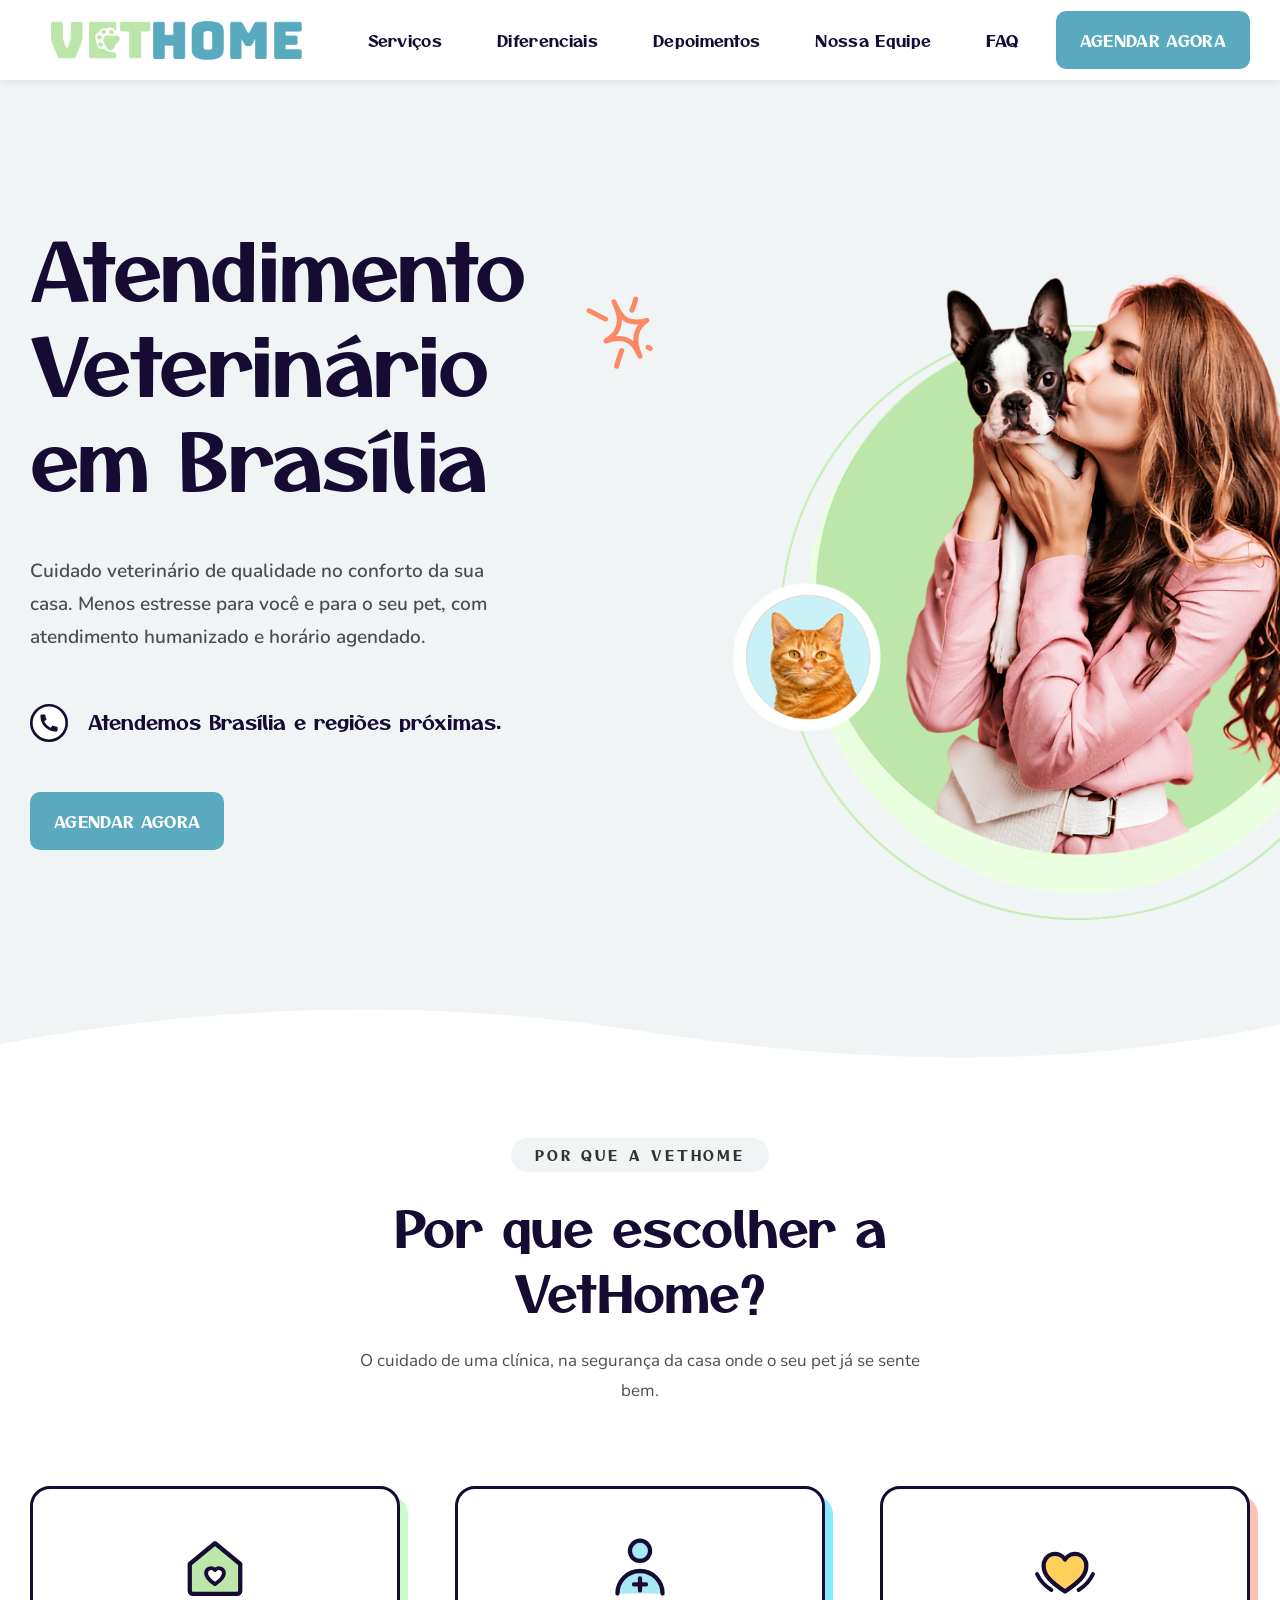
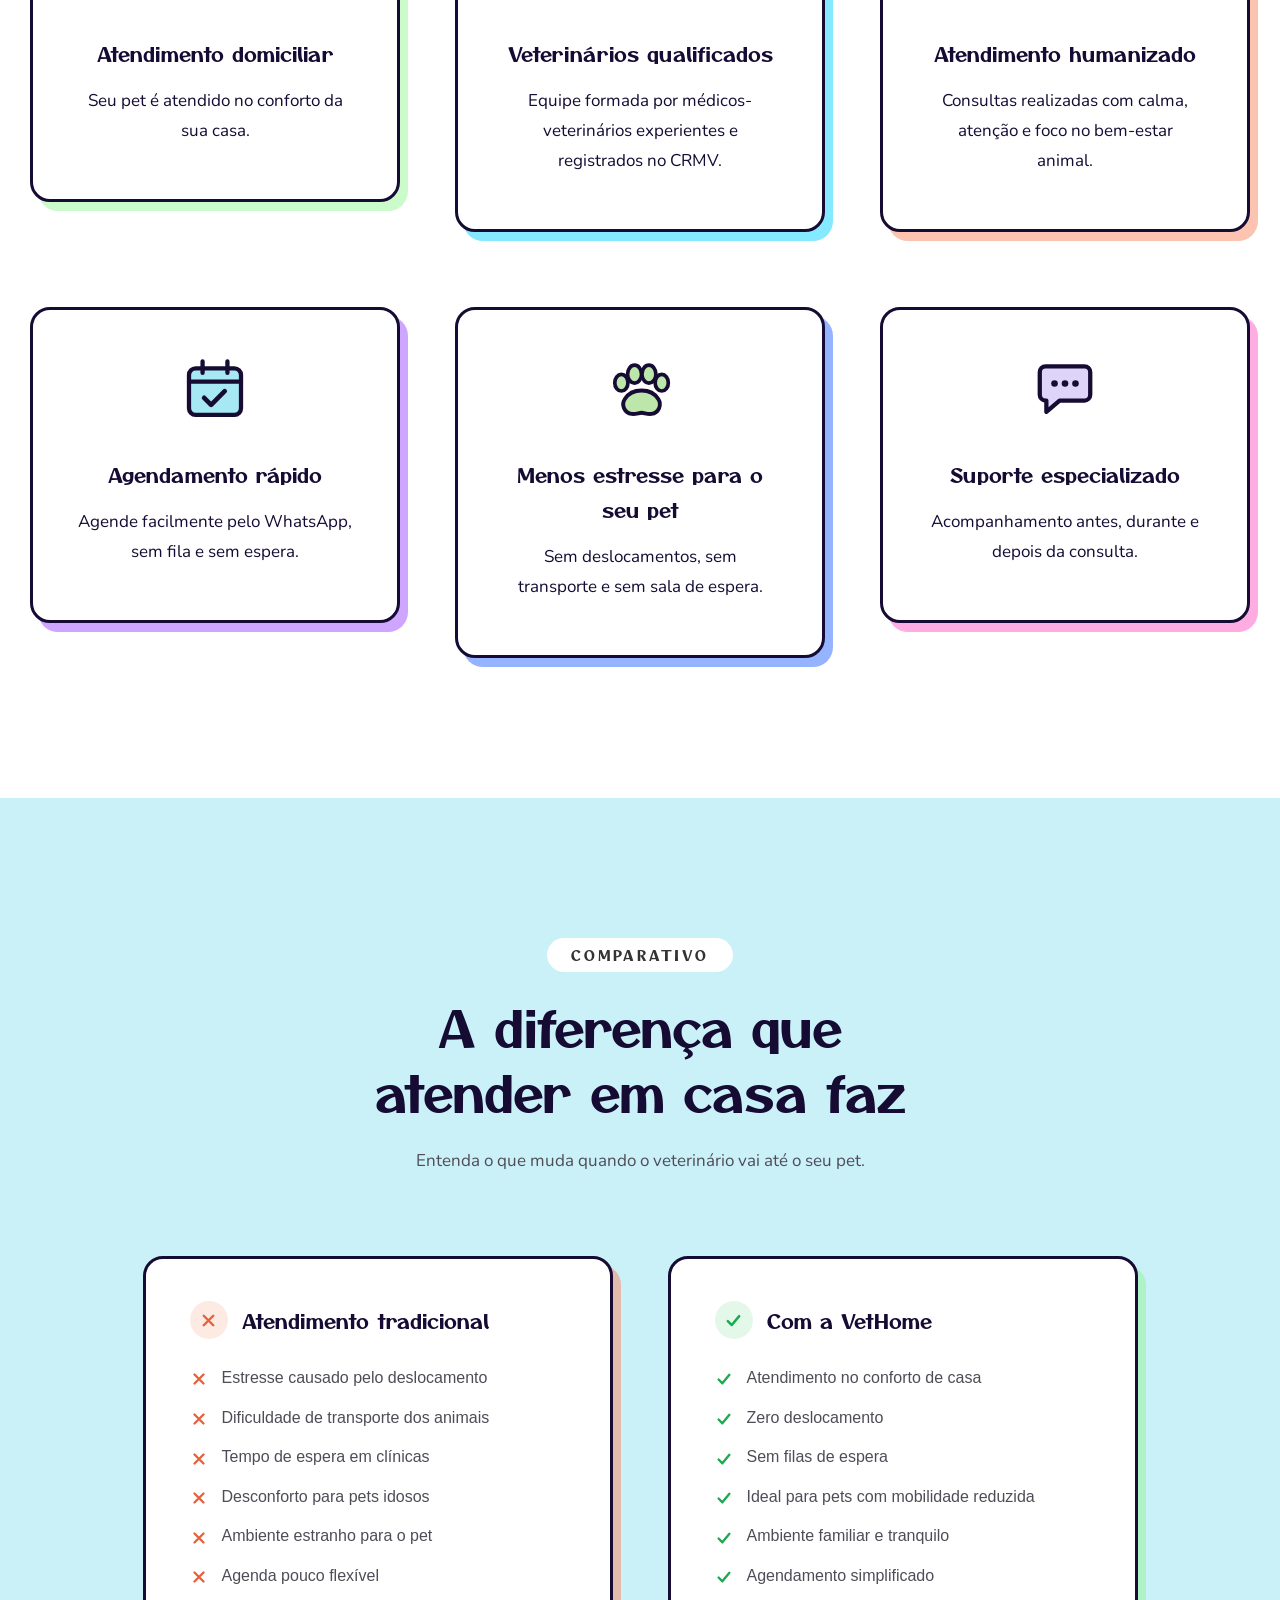
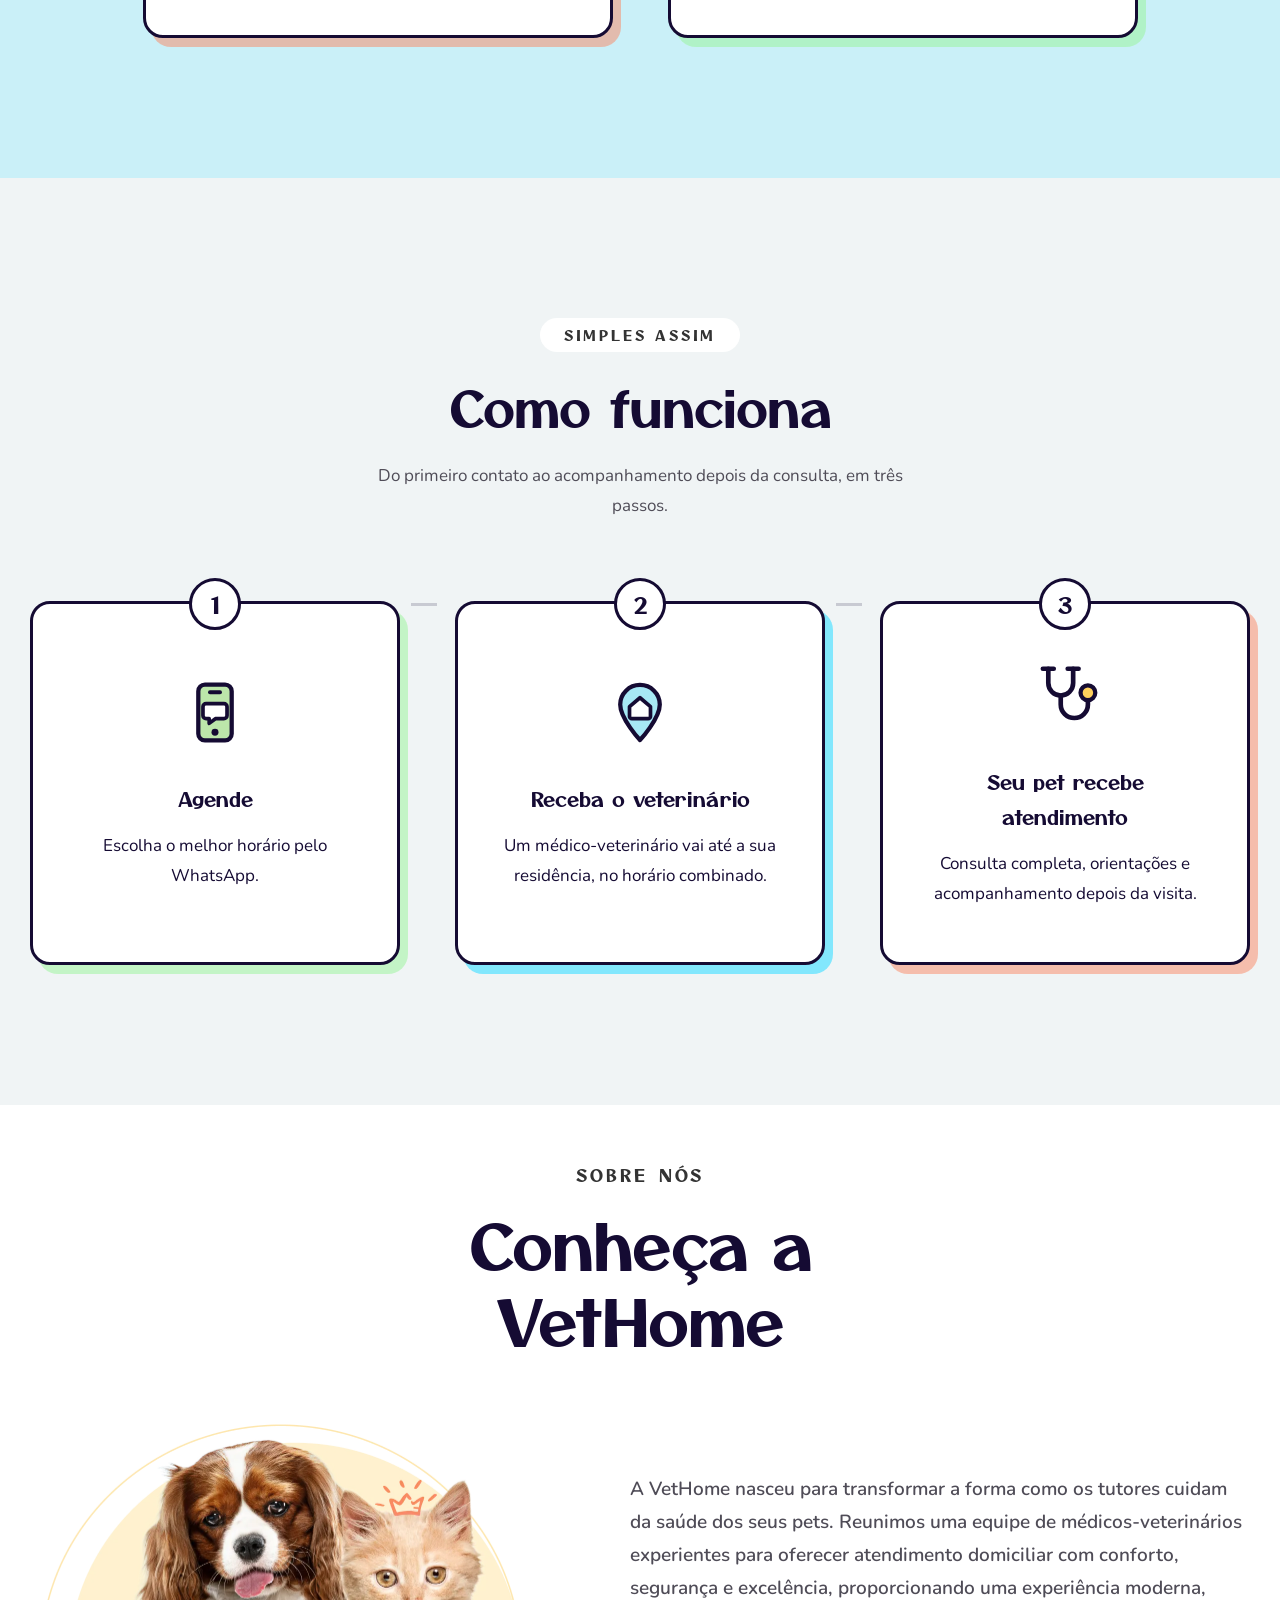
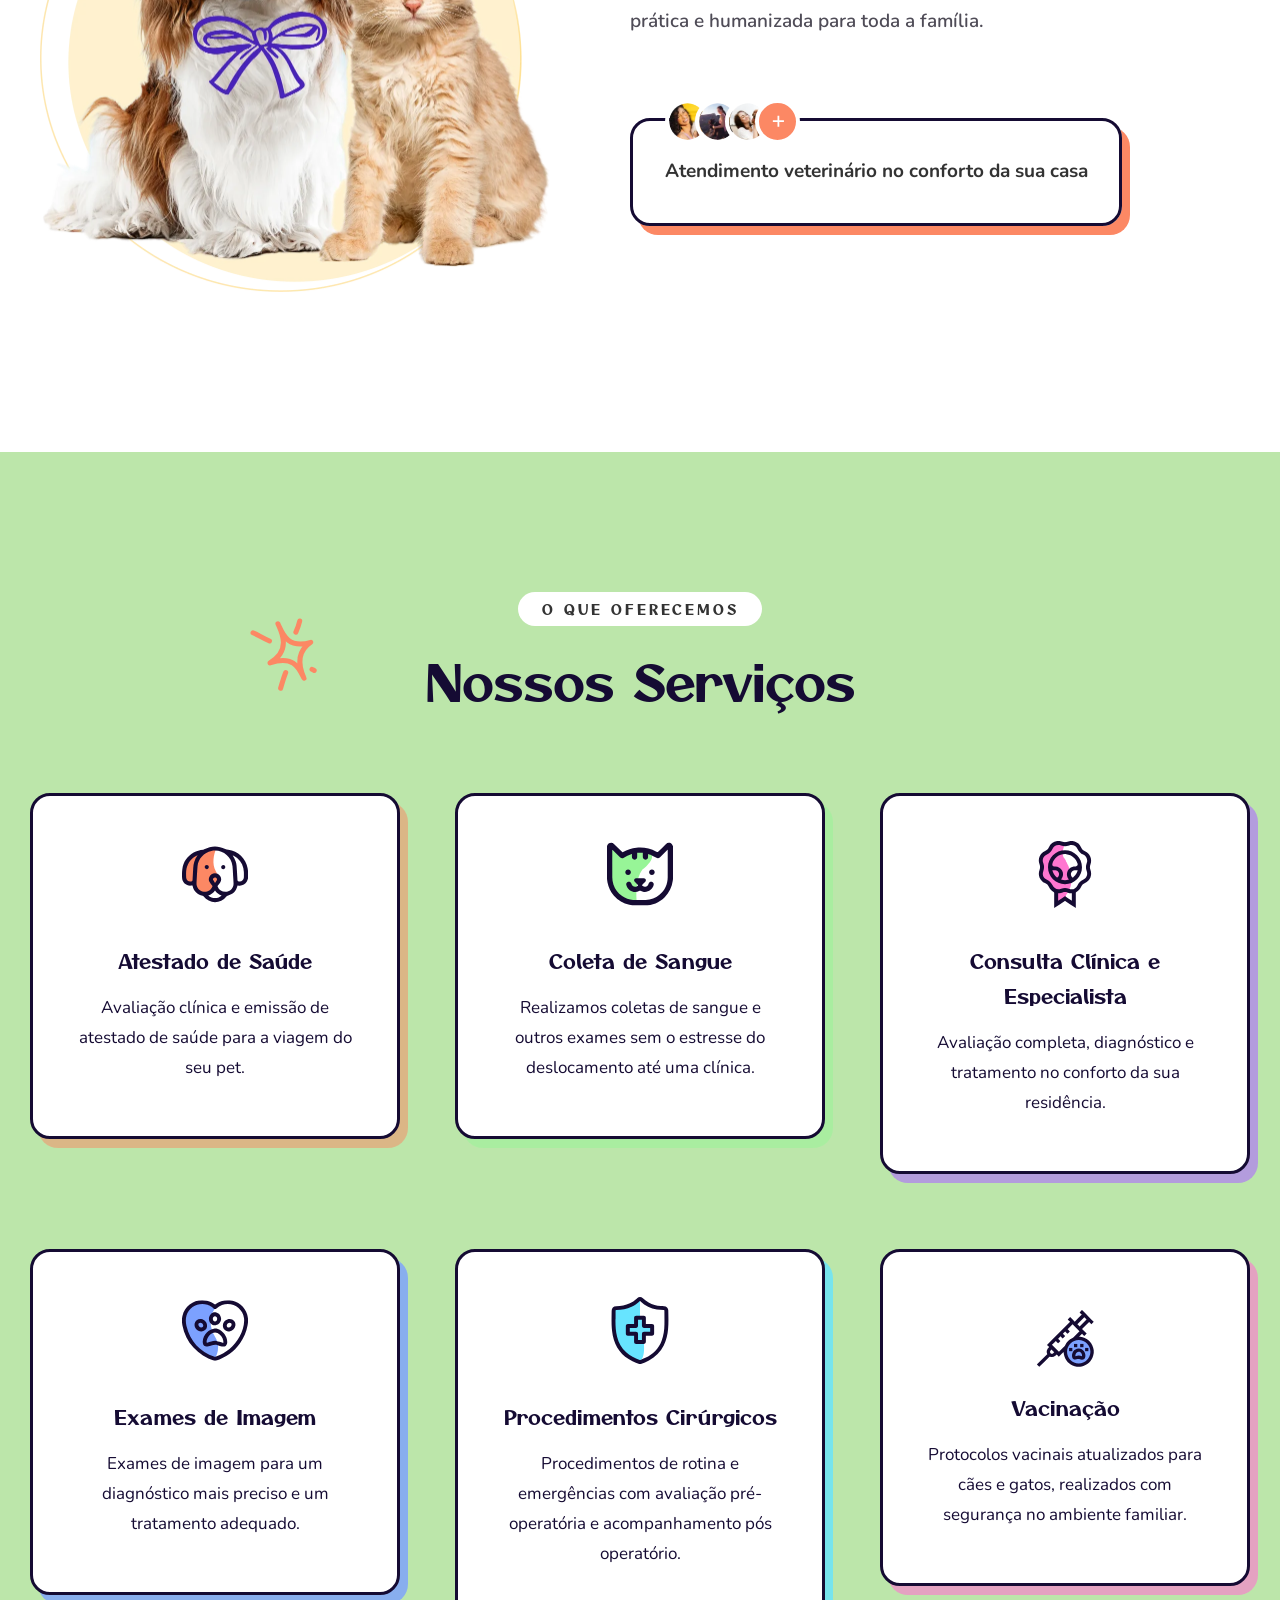
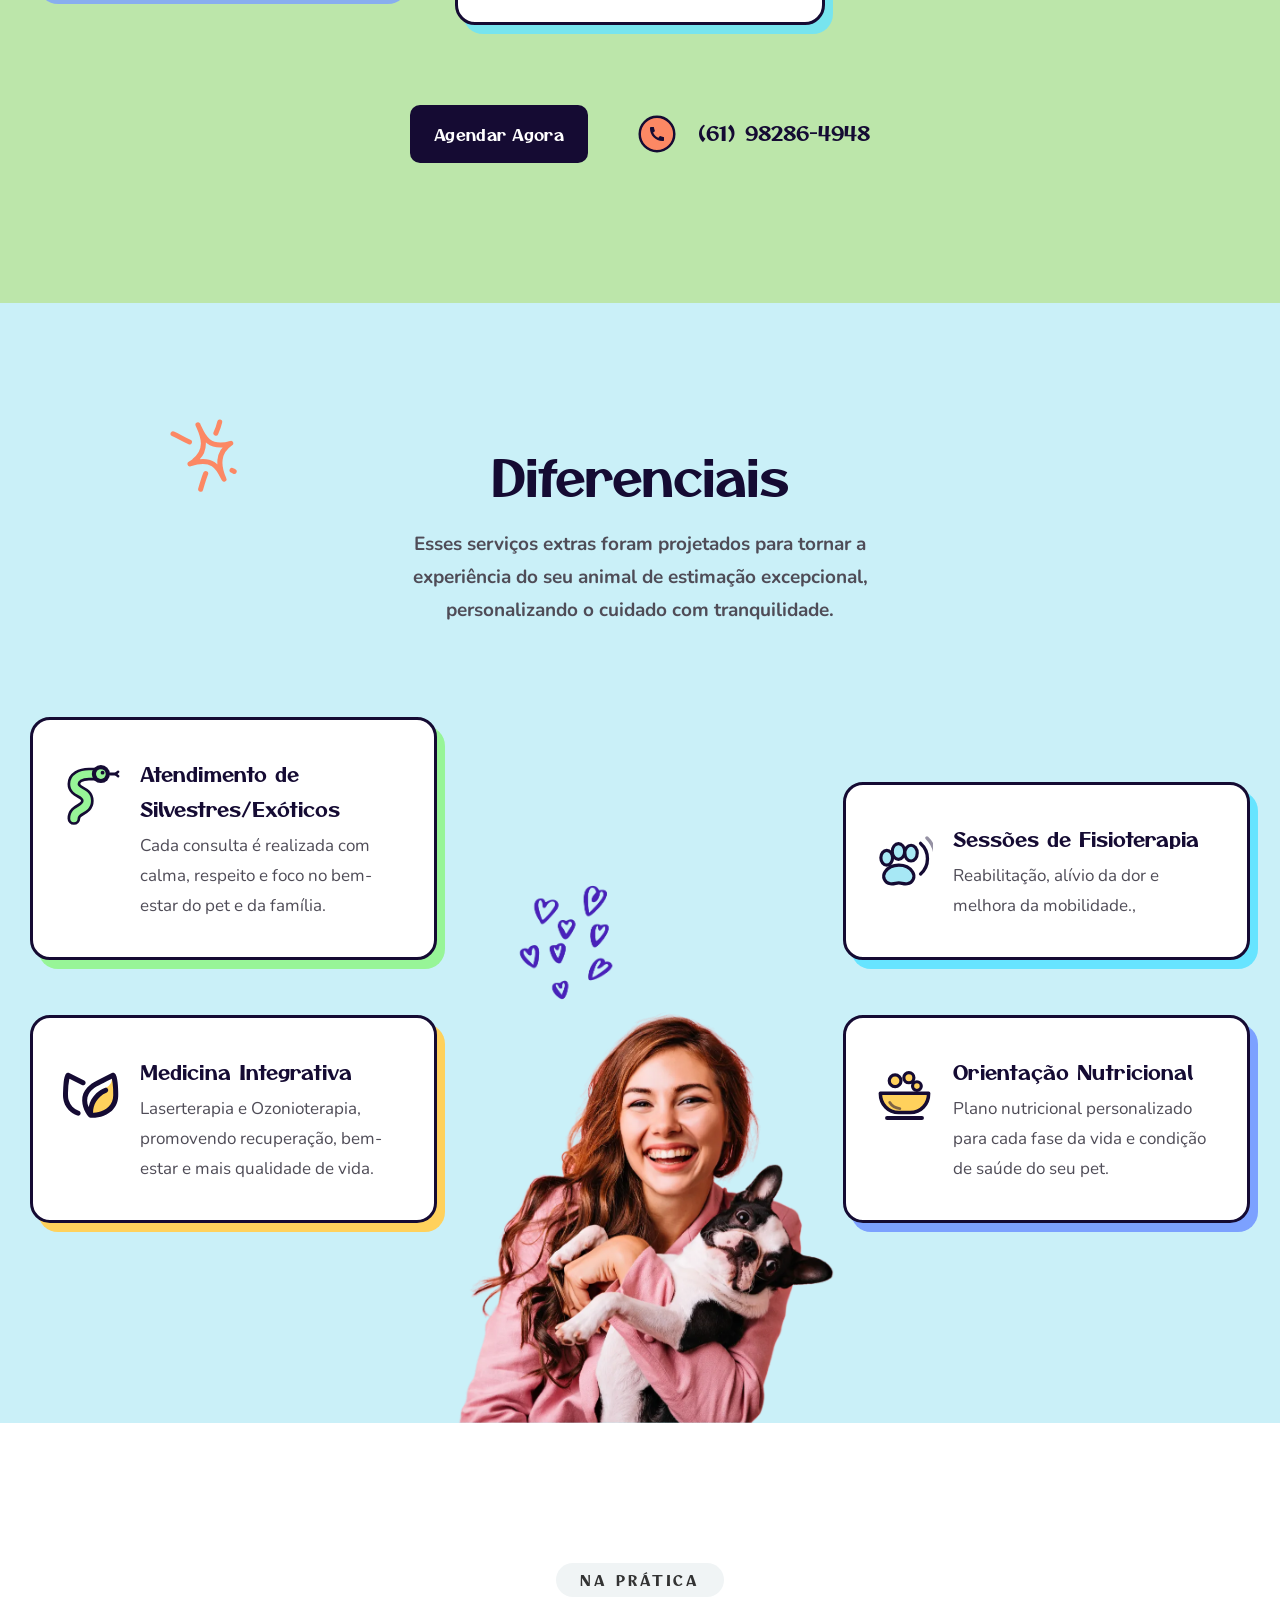
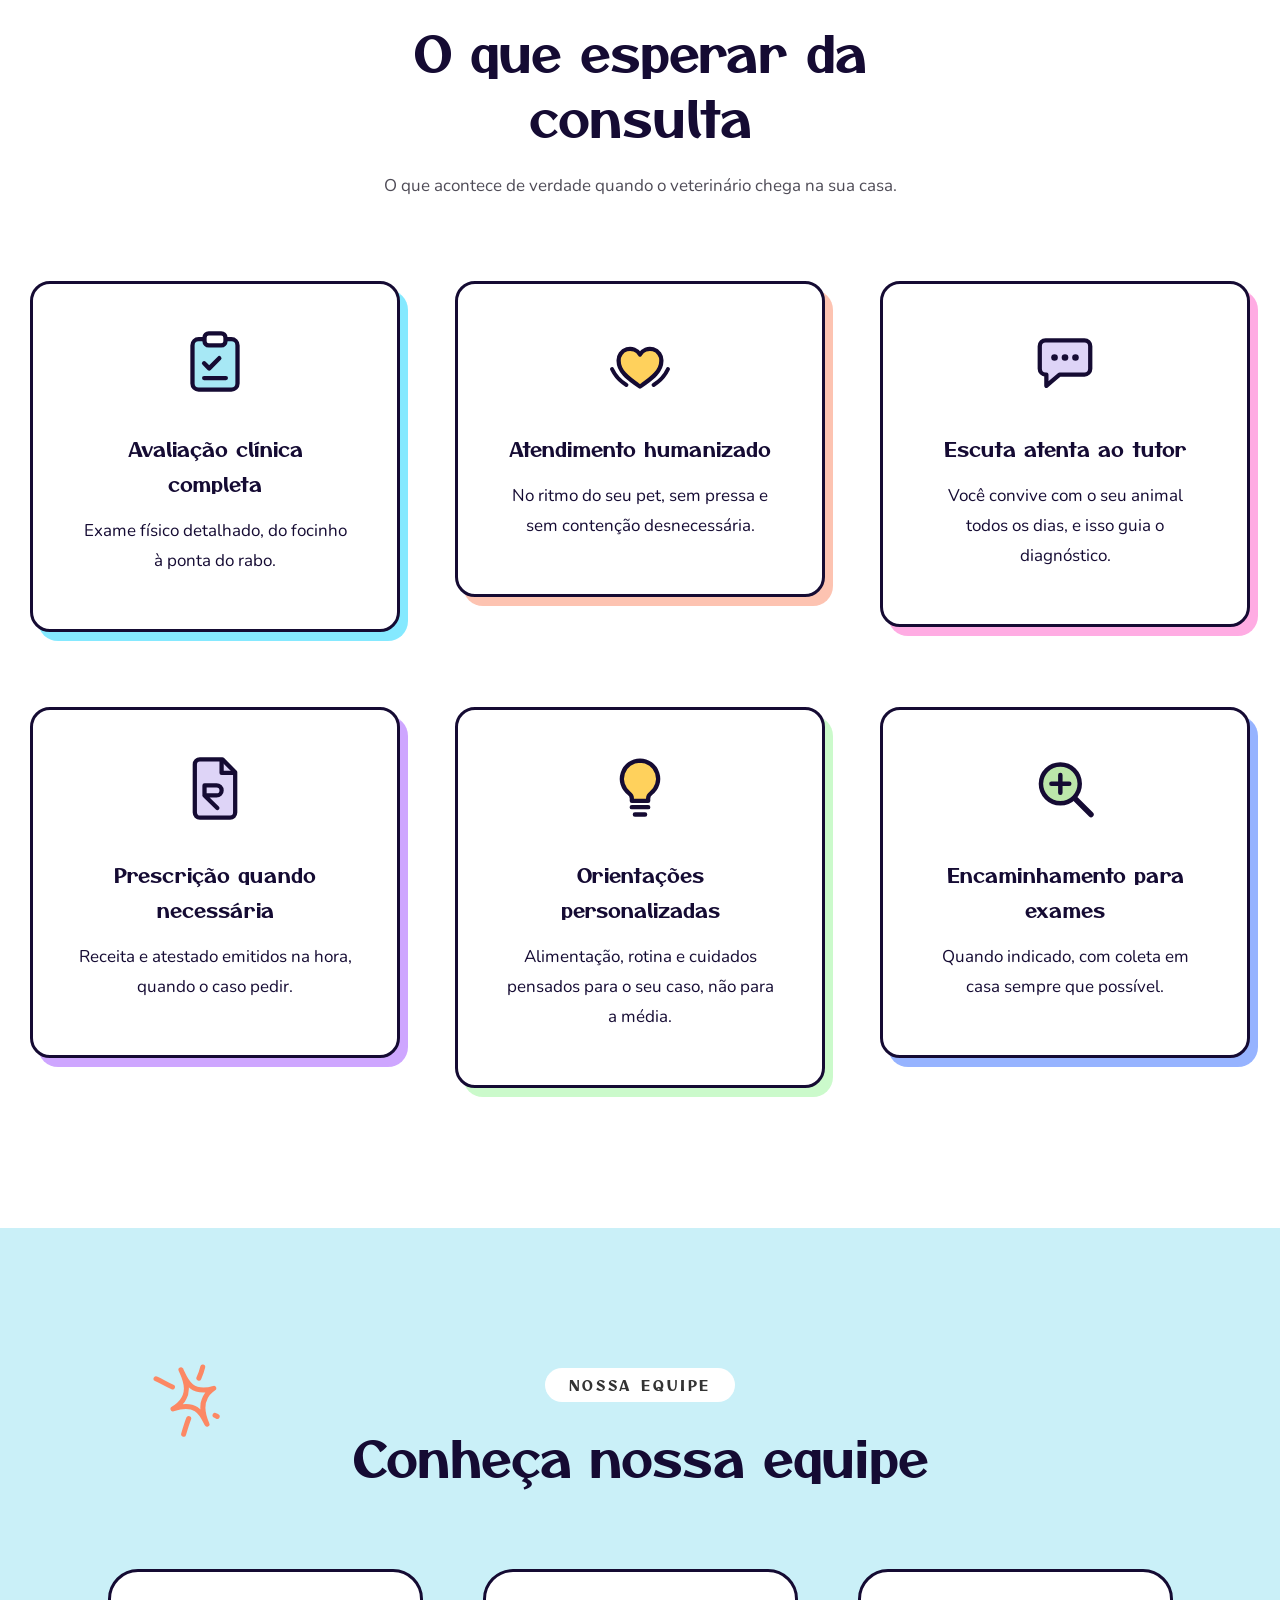
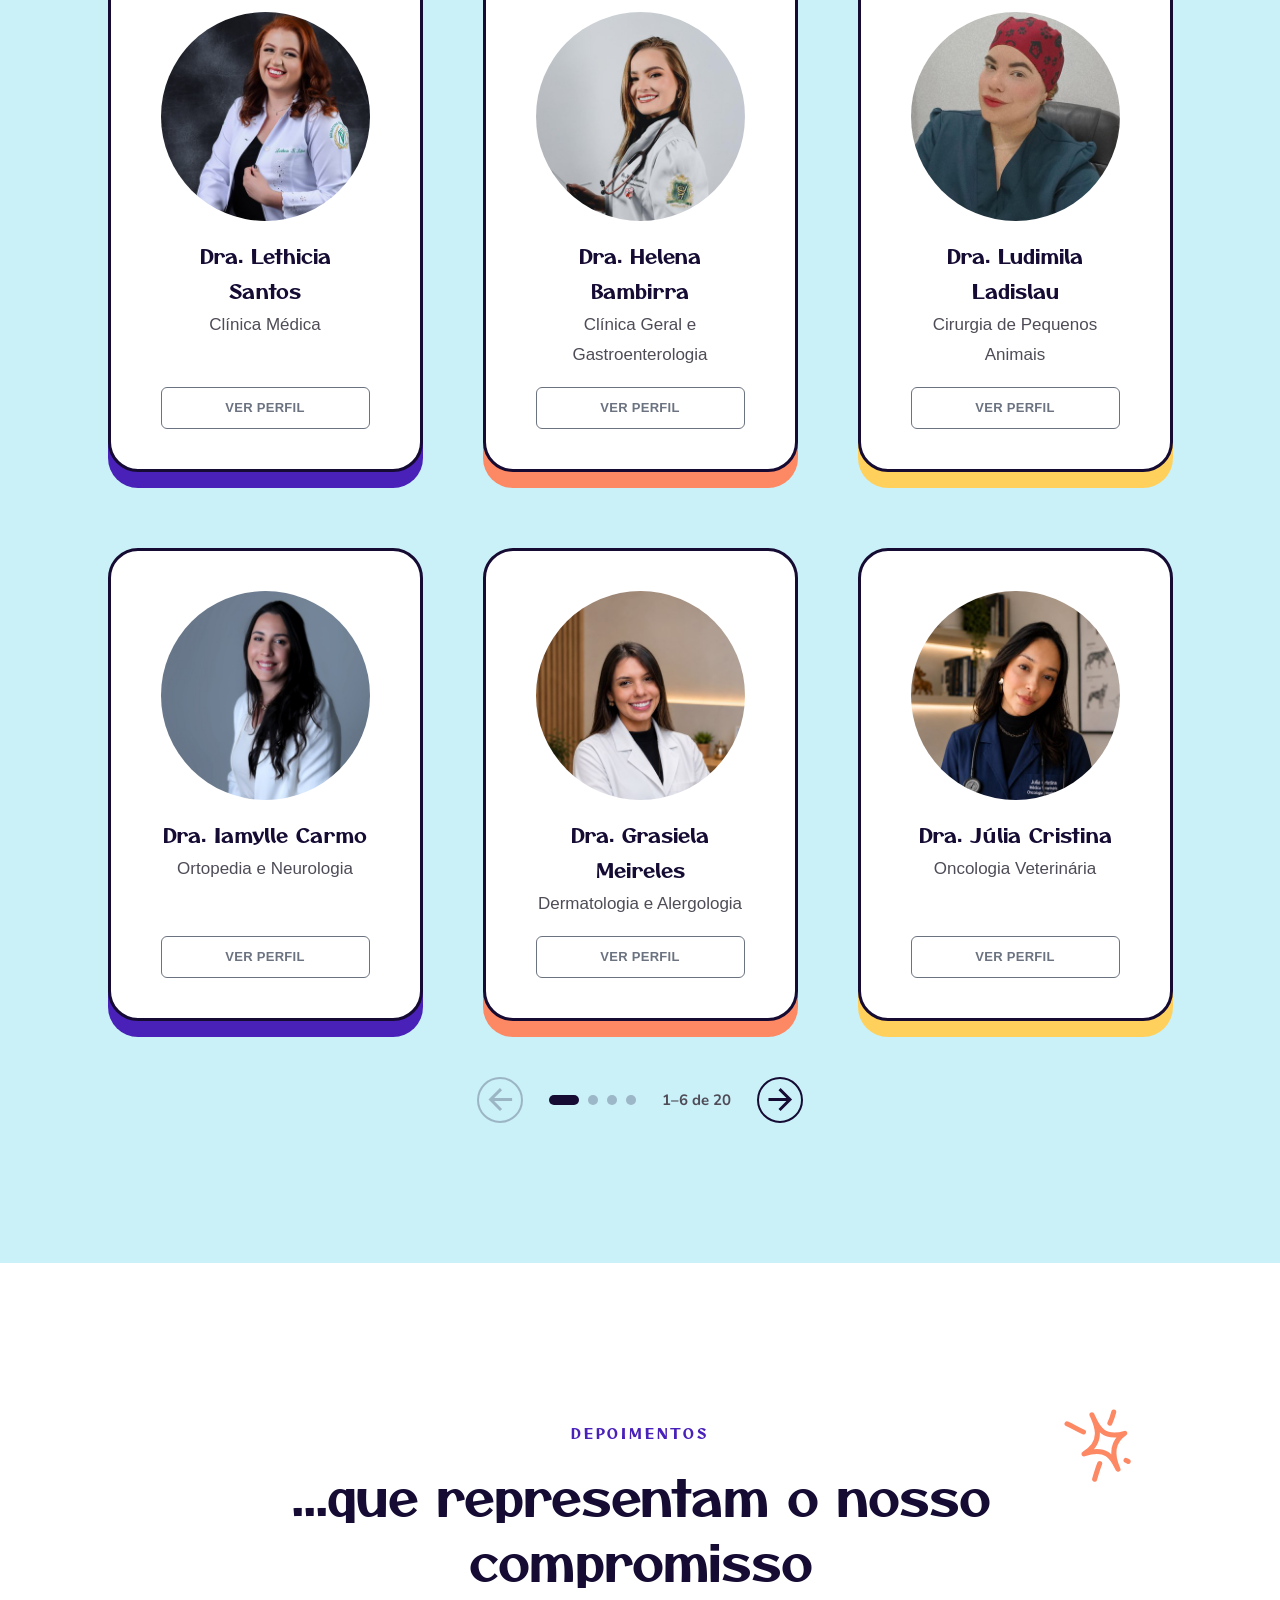
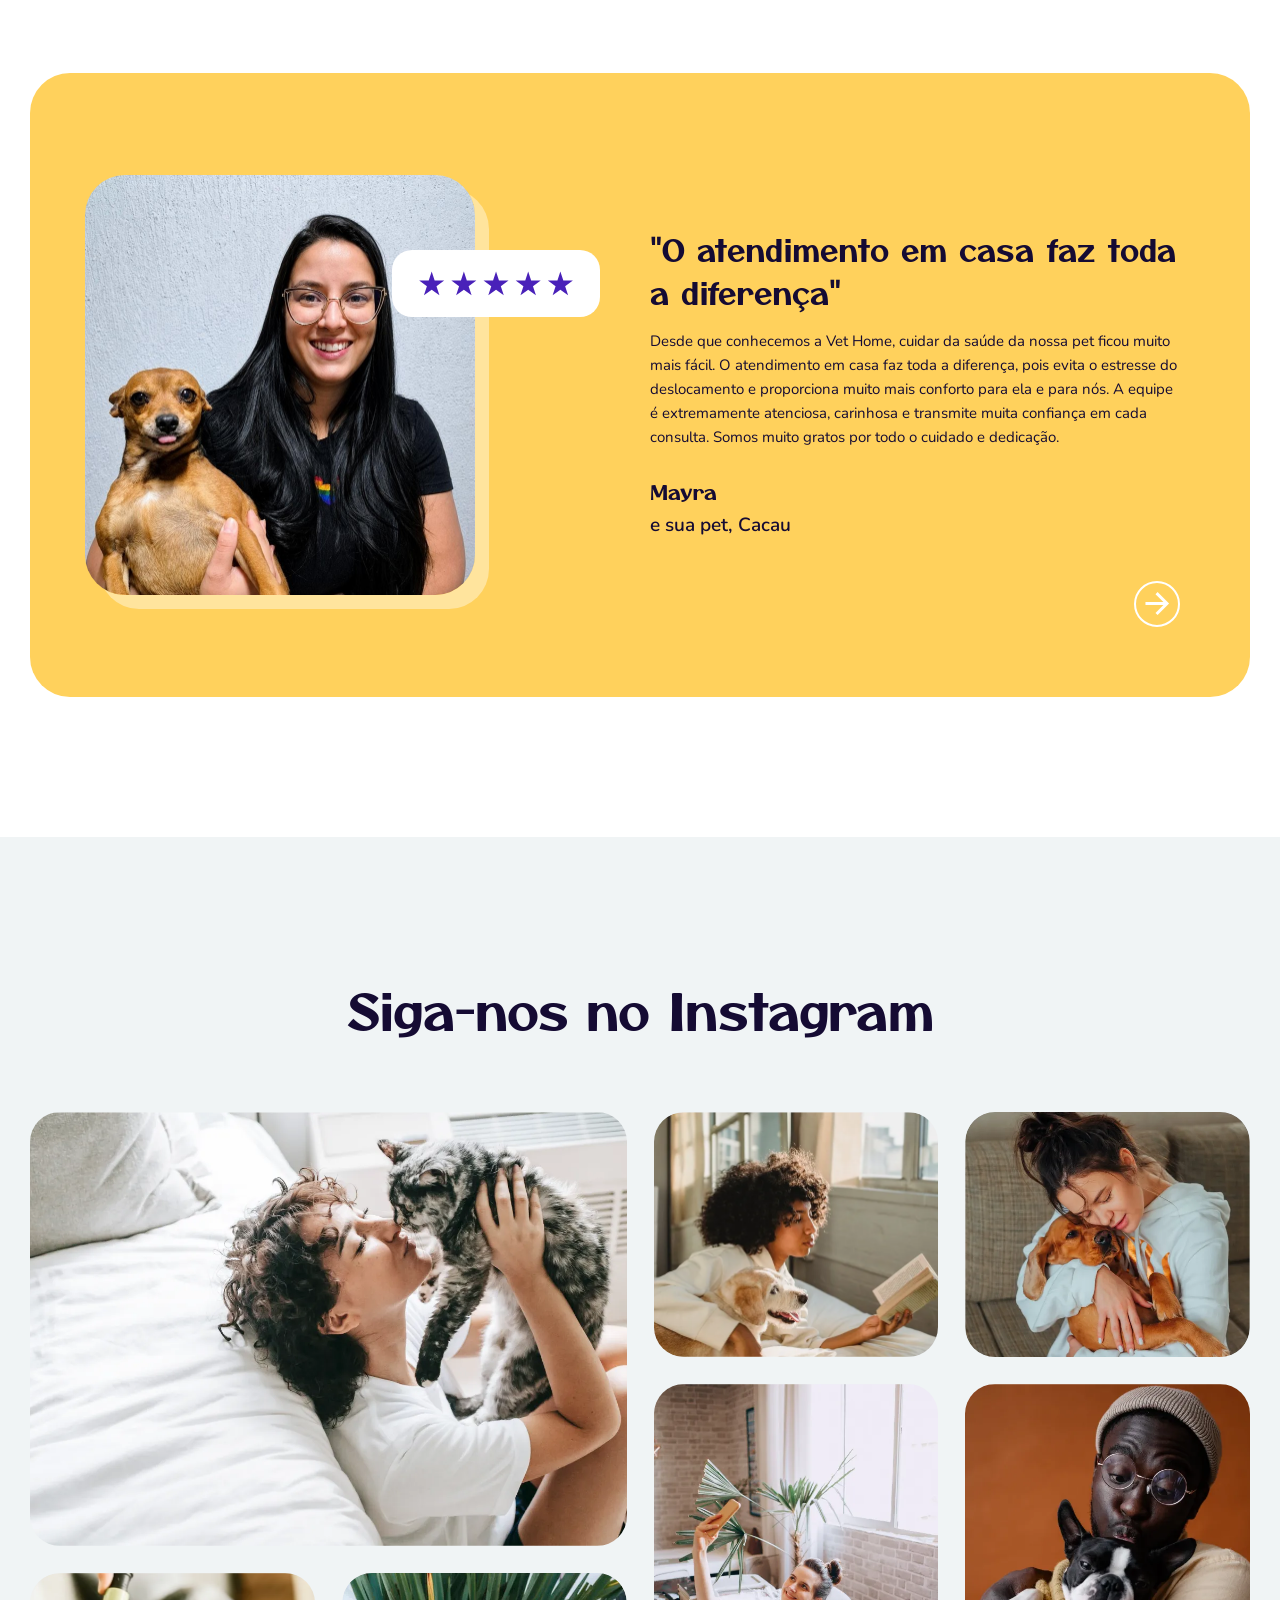
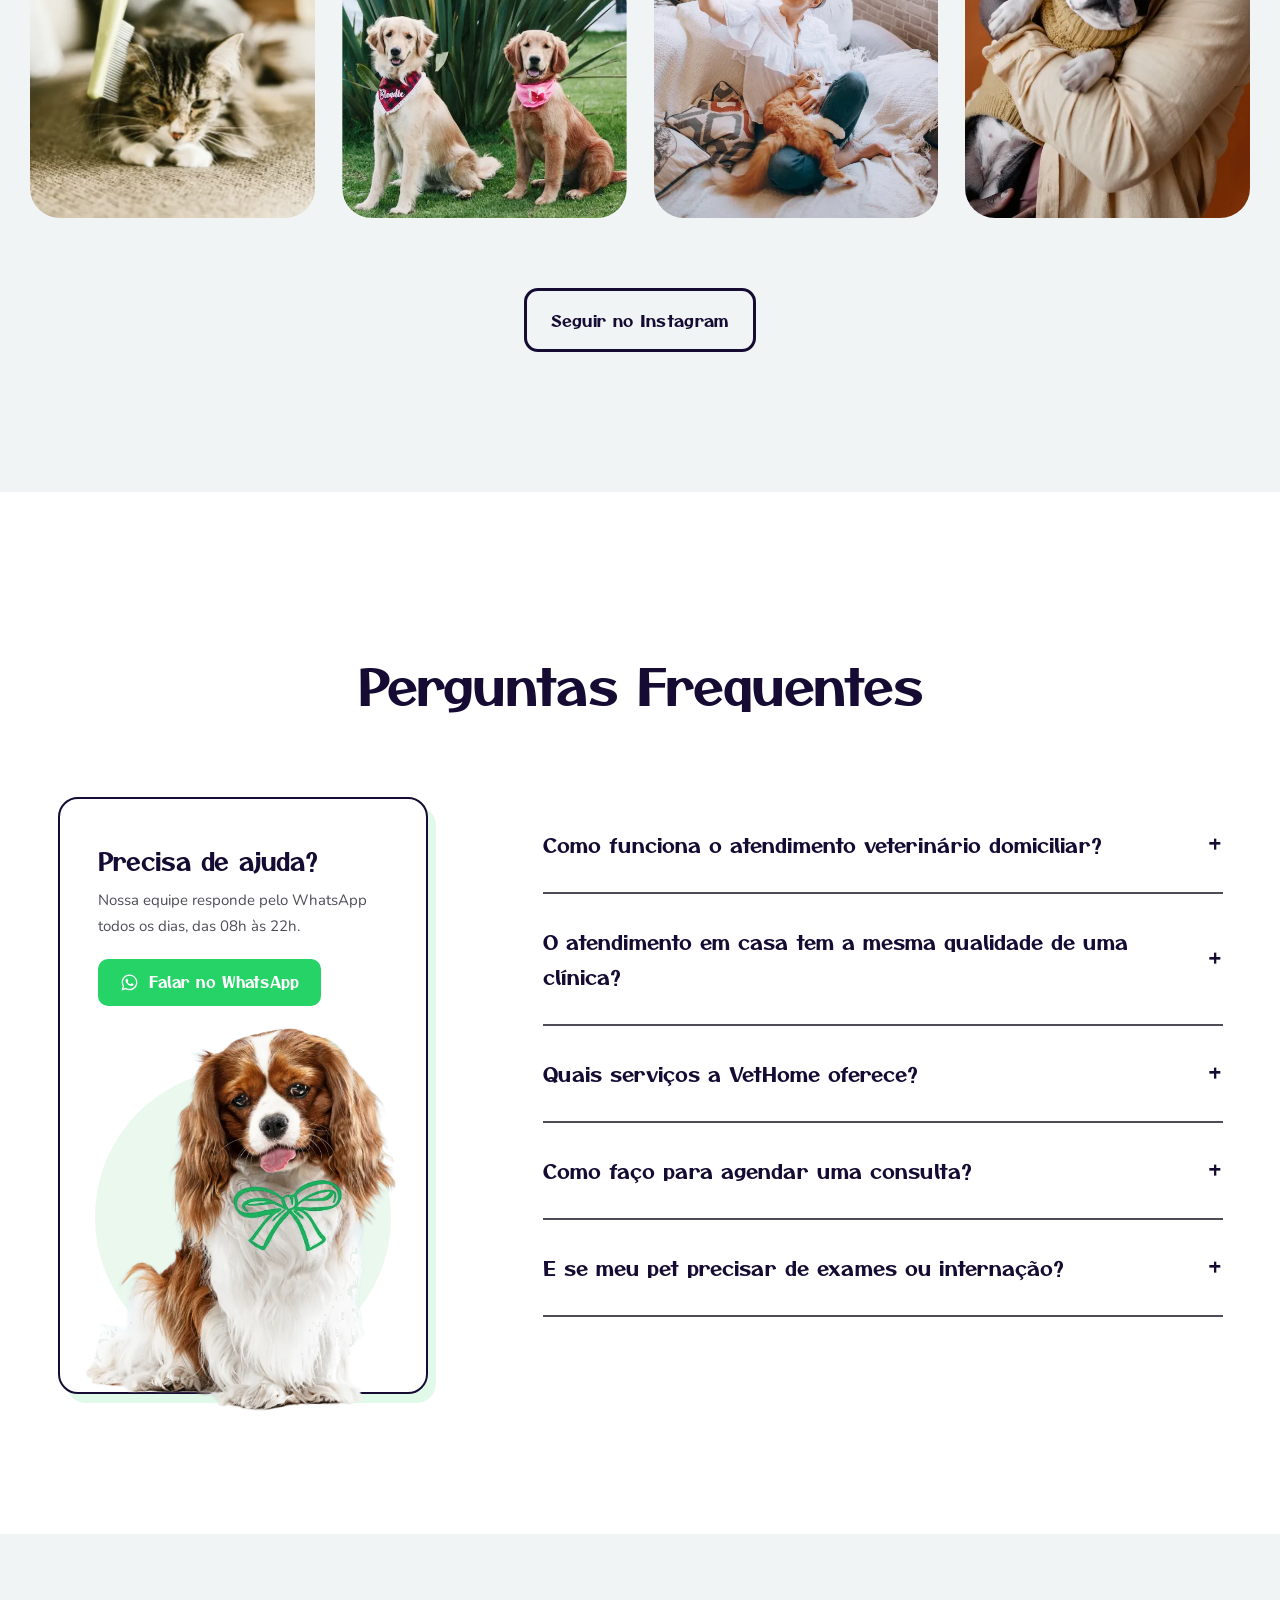
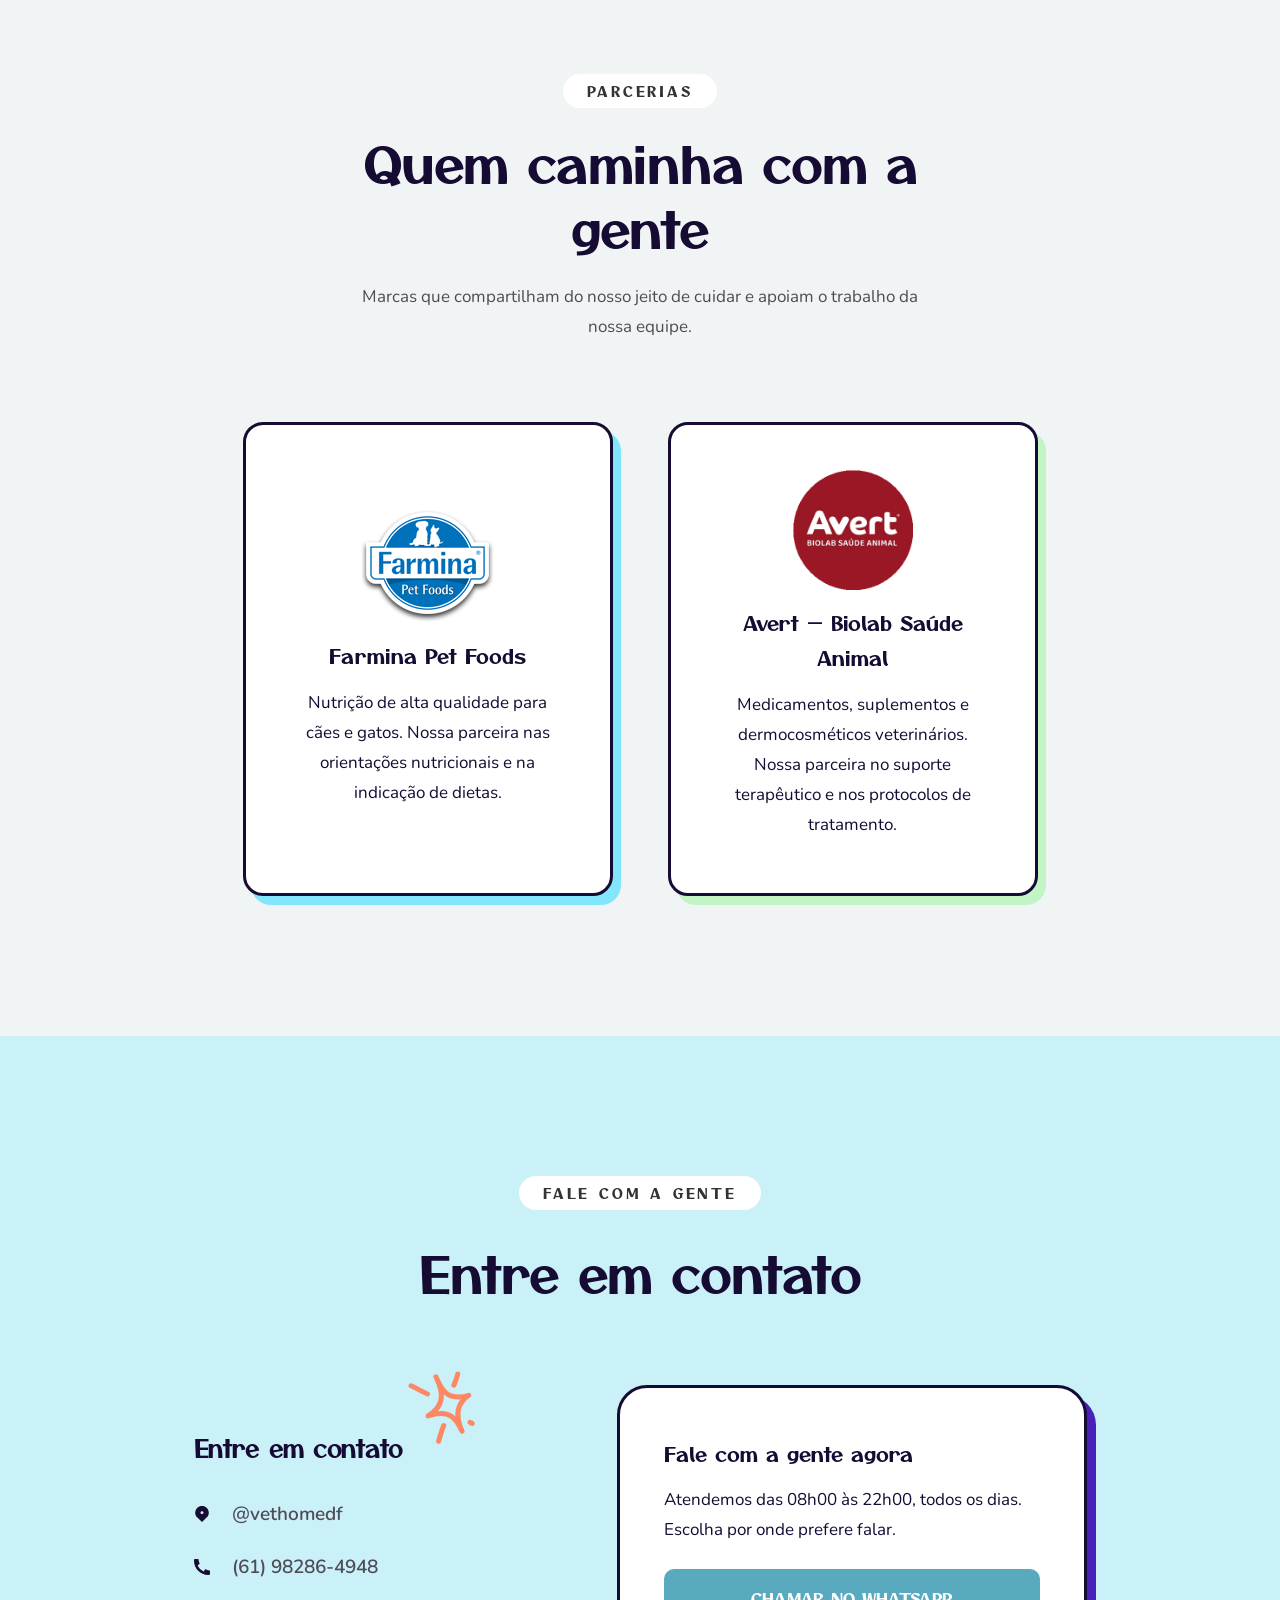
==== commit 3bc76245: "Adiciona a Avert Biolab Saude Animal em "Quem caminha com a gente" A secao era construida para um pa" ====
--- a/site/index.html
+++ b/site/index.html
@@ -145,4 +145,4 @@
 <path d="M0.3125 1.13525L11.3125 1.13525" stroke="currentColor" stroke-width="3" stroke-linejoin="round"/>
 </svg></div><div class="vertical-line w-embed"><svg width="3" height="14" viewBox="0 0 3 14" fill="none" xmlns="http://www.w3.org/2000/svg">
 <path d="M0.8125 11.6353L0.8125 0.635254" stroke="currentColor" stroke-width="3" stroke-linejoin="round"/>
-</svg></div></div></div><div class="accordion-para-wrapper"><div class="accordion-space"></div><p class="paragraph">Caso seja necessário, o médico-veterinário realizará o encaminhamento para clínicas, hospitais ou laboratórios parceiros, garantindo a continuidade do atendimento e o melhor cuidado para o seu pet.</p></div></div><div class="horizontal-divider"></div></div></div></div></div></section><section class="service-section secao-parcerias"><div class="w-layout-blockcontainer main-container w-container"><div class="service-container"><div class="service-heading-wrapper"><div class="tag"><div class="upper-heading">Parcerias</div></div><h3 class="h1">Quem caminha com a gente</h3><p class="paragraph dark-grey-color secao-sub">Marcas que compartilham do nosso jeito de cuidar e apoiam o trabalho da nossa equipe.</p></div><div class="service-blocks-wrapper parceiros-wrapper"><div class="service-block shadow light-blue-shadow parceiro-block"><div class="parceiro-logo"><img src="assets/farmina.png" loading="lazy" alt="Farmina Pet Foods" width="138" height="120"/></div><h4 class="h6">Farmina Pet Foods</h4><p class="paragraph dark-font-color">Nutrição de alta qualidade para cães e gatos. Nossa parceira nas orientações nutricionais e na indicação de dietas.</p></div></div></div></div></section><section class="contact-section"><div class="w-layout-blockcontainer main-container w-container"><div class="contact-container"><div class="contact-heading-wrapper"><div class="tag"><div class="upper-heading">Fale com a gente</div></div><h3 class="h1">Entre em contato</h3></div><div class="contact-row"><div class="contact-text-wrapper"><h4 class="h5">Entre em contato</h4><div class="contact-links-wrapper"><div class="contact-link"><img src="assets/6a5f7b1cd7d1481d2ef9ea82_Vector-2.svg" loading="lazy" alt="location icon" class="contact-link-icon"/><div class="paragraph-big">@vethomedf</div></div><a href="tel:1234567890" class="contact-link w-inline-block"><img src="assets/6a5f7b1cd7d1481d2ef9ea7f_Vector.svg" loading="lazy" alt="phone icon" class="contact-link-icon"/><div class="paragraph-big">(61) 98286-4948</div></a><a href="mailto:email@yourdomain.com" class="contact-link w-inline-block"><img src="assets/6a5f7b1cd7d1481d2ef9ea80_Vector-3.svg" loading="lazy" alt="mail icon" class="contact-link-icon"/><div class="paragraph-big">vethome.domicilio@gmail.com</div></a><div class="contact-link"><img src="assets/6a5f7b1cd7d1481d2ef9ea81_Vector-1.svg" loading="lazy" alt="time icon" class="contact-link-icon"/><div class="paragraph-big">08h00 as 22h00</div></div></div><img src="assets/6a5f7b1cd7d1481d2ef9ea4d_Decorative.svg" loading="lazy" alt="" class="decorative contact"/></div><div class="contact-form-wrapper shadow purple-shadow contato-acoes"><h4 class="h6">Fale com a gente agora</h4><p class="paragraph dark-font-color">Atendemos das 08h00 às 22h00, todos os dias. Escolha por onde prefere falar.</p><div class="contato-botoes"><a href="https://wa.me/5561982864948?text=Ol%C3%A1!%20Gostaria%20de%20agendar%20um%20atendimento%20para%20o%20meu%20pet." target="_blank" rel="noopener" class="primary-button dark-hover-effect w-button contato-principal">CHAMAR NO WHATSAPP</a><a href="tel:+5561982864948" class="contato-secundario">Ligar para (61) 98286-4948</a><a href="https://instagram.com/vethomedf" target="_blank" rel="noopener" class="contato-secundario">Instagram @vethomedf</a><a href="mailto:vethome.domicilio@gmail.com" class="contato-secundario">vethome.domicilio@gmail.com</a></div></div><img src="assets/6a5f7b1cd7d1481d2ef9ea83_Contact_Image.webp" loading="lazy" sizes="100vw" srcset="assets/6a5f7b1cd7d1481d2ef9ea83_Contact_Image-p-500.png 500w, assets/6a5f7b1cd7d1481d2ef9ea83_Contact_Image-p-800.png 800w, assets/6a5f7b1cd7d1481d2ef9ea83_Contact_Image-p-1080.png 1080w, assets/6a5f7b1cd7d1481d2ef9ea83_Contact_Image.webp 1277w" alt="Contact Image" class="contact-image"/></div></div></div><div id="Contact" class="anchor-div"></div></section><section class="footer-section"><div class="w-layout-blockcontainer main-container w-container"><div class="footer-simples"><img src="assets/logo-vethome.png" loading="lazy" alt="VetHome" class="footer-simples-logo"/><div class="footer-simples-links"><a href="https://wa.me/5561982864948?text=Ol%C3%A1!%20Gostaria%20de%20agendar%20um%20atendimento%20para%20o%20meu%20pet." target="_blank" class="footer-simples-link">(61) 98286-4948</a><a href="mailto:vethome.domicilio@gmail.com" class="footer-simples-link">vethome.domicilio@gmail.com</a><a href="https://www.instagram.com/vethomedf" target="_blank" class="footer-simples-link">@vethomedf</a></div><div class="footer-simples-divider"></div><p class="footer-simples-copy">© 2026 VetHome. Todos os direitos reservados.</p></div></div></section><script src="js/vendor/jquery-3.5.1.min.js" type="text/javascript"></script><script src="assets/tpl.schunk.36b8fb49256177c8.js" type="text/javascript" integrity="sha384-4abIlA5/v7XaW1HMXKBgnUuhnjBYJ/Z9C1OSg4OhmVw9O3QeHJ/qJqFBERCDPv7G" crossorigin="anonymous"></script><script src="assets/tpl.schunk.2291b2628bd216ab.js" type="text/javascript" integrity="sha384-2LXgNm48VKrT/OJAmcXr2X1DHx1Aez366O4Qtp7iIaGjN6ZKSgT/XMUppS+IZwRj" crossorigin="anonymous"></script><script src="assets/tpl.a3772d06.cdb2d153f6d87131.js" type="text/javascript" integrity="sha384-J12D/OzdAav3d859aI0aRJlFc0AMrZTgdrHpiDyq6vKSP+NHJR0GtOt/BOVL1N+i" crossorigin="anonymous"></script><div class="vet-backdrop" id="vetBackdrop" hidden></div><script src="js/vethome.js"></script><a href="https://wa.me/5561982864948?text=Ol%C3%A1!%20Gostaria%20de%20agendar%20um%20atendimento%20para%20o%20meu%20pet." target="_blank" rel="noopener" class="zap-fixo" aria-label="Agendar atendimento pelo WhatsApp"><svg width="20" height="20" viewBox="0 0 24 24" fill="currentColor" aria-hidden="true"><path d="M12.04 2C6.58 2 2.13 6.45 2.13 11.91c0 1.75.46 3.45 1.32 4.95L2 22l5.25-1.38a9.9 9.9 0 0 0 4.79 1.22c5.46 0 9.91-4.45 9.91-9.91 0-2.65-1.03-5.14-2.9-7.01A9.82 9.82 0 0 0 12.04 2Zm0 18.02a8.2 8.2 0 0 1-4.2-1.15l-.3-.18-3.12.82.83-3.04-.2-.31a8.19 8.19 0 0 1-1.26-4.38c0-4.54 3.7-8.23 8.25-8.23 2.2 0 4.27.86 5.83 2.42a8.18 8.18 0 0 1 2.41 5.82c0 4.54-3.7 8.23-8.24 8.23Zm4.52-6.17c-.25-.12-1.47-.72-1.69-.81-.23-.08-.39-.12-.56.13-.16.25-.64.81-.79.98-.14.16-.29.19-.54.06-.25-.12-1.05-.38-1.99-1.23-.74-.65-1.23-1.46-1.38-1.71-.14-.25-.01-.38.11-.51.11-.11.25-.29.37-.43.13-.15.17-.25.25-.41.08-.17.04-.31-.02-.44-.06-.12-.56-1.35-.77-1.85-.2-.48-.4-.42-.56-.42h-.47c-.17 0-.44.06-.66.31-.23.25-.87.85-.87 2.07s.89 2.4 1.01 2.57c.13.16 1.75 2.67 4.24 3.75.59.25 1.05.4 1.41.52.59.19 1.13.16 1.56.1.47-.07 1.47-.6 1.68-1.18.2-.58.2-1.07.14-1.18-.06-.1-.23-.16-.48-.29Z"/></svg>Agendar</a></body></html>+</svg></div></div></div><div class="accordion-para-wrapper"><div class="accordion-space"></div><p class="paragraph">Caso seja necessário, o médico-veterinário realizará o encaminhamento para clínicas, hospitais ou laboratórios parceiros, garantindo a continuidade do atendimento e o melhor cuidado para o seu pet.</p></div></div><div class="horizontal-divider"></div></div></div></div></div></section><section class="service-section secao-parcerias"><div class="w-layout-blockcontainer main-container w-container"><div class="service-container"><div class="service-heading-wrapper"><div class="tag"><div class="upper-heading">Parcerias</div></div><h3 class="h1">Quem caminha com a gente</h3><p class="paragraph dark-grey-color secao-sub">Marcas que compartilham do nosso jeito de cuidar e apoiam o trabalho da nossa equipe.</p></div><div class="service-blocks-wrapper parceiros-wrapper"><div class="service-block shadow light-blue-shadow parceiro-block"><div class="parceiro-logo"><img src="assets/farmina.png" loading="lazy" alt="Farmina Pet Foods" width="138" height="120"/></div><h4 class="h6">Farmina Pet Foods</h4><p class="paragraph dark-font-color">Nutrição de alta qualidade para cães e gatos. Nossa parceira nas orientações nutricionais e na indicação de dietas.</p></div><div class="service-block shadow green-shadow parceiro-block"><div class="parceiro-logo"><img src="assets/avert.png" loading="lazy" alt="Avert Biolab Saúde Animal" width="138" height="120"/></div><h4 class="h6">Avert &mdash; Biolab Saúde Animal</h4><p class="paragraph dark-font-color">Medicamentos, suplementos e dermocosméticos veterinários. Nossa parceira no suporte terapêutico e nos protocolos de tratamento.</p></div></div></div></div></section><section class="contact-section"><div class="w-layout-blockcontainer main-container w-container"><div class="contact-container"><div class="contact-heading-wrapper"><div class="tag"><div class="upper-heading">Fale com a gente</div></div><h3 class="h1">Entre em contato</h3></div><div class="contact-row"><div class="contact-text-wrapper"><h4 class="h5">Entre em contato</h4><div class="contact-links-wrapper"><div class="contact-link"><img src="assets/6a5f7b1cd7d1481d2ef9ea82_Vector-2.svg" loading="lazy" alt="location icon" class="contact-link-icon"/><div class="paragraph-big">@vethomedf</div></div><a href="tel:1234567890" class="contact-link w-inline-block"><img src="assets/6a5f7b1cd7d1481d2ef9ea7f_Vector.svg" loading="lazy" alt="phone icon" class="contact-link-icon"/><div class="paragraph-big">(61) 98286-4948</div></a><a href="mailto:email@yourdomain.com" class="contact-link w-inline-block"><img src="assets/6a5f7b1cd7d1481d2ef9ea80_Vector-3.svg" loading="lazy" alt="mail icon" class="contact-link-icon"/><div class="paragraph-big">vethome.domicilio@gmail.com</div></a><div class="contact-link"><img src="assets/6a5f7b1cd7d1481d2ef9ea81_Vector-1.svg" loading="lazy" alt="time icon" class="contact-link-icon"/><div class="paragraph-big">08h00 as 22h00</div></div></div><img src="assets/6a5f7b1cd7d1481d2ef9ea4d_Decorative.svg" loading="lazy" alt="" class="decorative contact"/></div><div class="contact-form-wrapper shadow purple-shadow contato-acoes"><h4 class="h6">Fale com a gente agora</h4><p class="paragraph dark-font-color">Atendemos das 08h00 às 22h00, todos os dias. Escolha por onde prefere falar.</p><div class="contato-botoes"><a href="https://wa.me/5561982864948?text=Ol%C3%A1!%20Gostaria%20de%20agendar%20um%20atendimento%20para%20o%20meu%20pet." target="_blank" rel="noopener" class="primary-button dark-hover-effect w-button contato-principal">CHAMAR NO WHATSAPP</a><a href="tel:+5561982864948" class="contato-secundario">Ligar para (61) 98286-4948</a><a href="https://instagram.com/vethomedf" target="_blank" rel="noopener" class="contato-secundario">Instagram @vethomedf</a><a href="mailto:vethome.domicilio@gmail.com" class="contato-secundario">vethome.domicilio@gmail.com</a></div></div><img src="assets/6a5f7b1cd7d1481d2ef9ea83_Contact_Image.webp" loading="lazy" sizes="100vw" srcset="assets/6a5f7b1cd7d1481d2ef9ea83_Contact_Image-p-500.png 500w, assets/6a5f7b1cd7d1481d2ef9ea83_Contact_Image-p-800.png 800w, assets/6a5f7b1cd7d1481d2ef9ea83_Contact_Image-p-1080.png 1080w, assets/6a5f7b1cd7d1481d2ef9ea83_Contact_Image.webp 1277w" alt="Contact Image" class="contact-image"/></div></div></div><div id="Contact" class="anchor-div"></div></section><section class="footer-section"><div class="w-layout-blockcontainer main-container w-container"><div class="footer-simples"><img src="assets/logo-vethome.png" loading="lazy" alt="VetHome" class="footer-simples-logo"/><div class="footer-simples-links"><a href="https://wa.me/5561982864948?text=Ol%C3%A1!%20Gostaria%20de%20agendar%20um%20atendimento%20para%20o%20meu%20pet." target="_blank" class="footer-simples-link">(61) 98286-4948</a><a href="mailto:vethome.domicilio@gmail.com" class="footer-simples-link">vethome.domicilio@gmail.com</a><a href="https://www.instagram.com/vethomedf" target="_blank" class="footer-simples-link">@vethomedf</a></div><div class="footer-simples-divider"></div><p class="footer-simples-copy">© 2026 VetHome. Todos os direitos reservados.</p></div></div></section><script src="js/vendor/jquery-3.5.1.min.js" type="text/javascript"></script><script src="assets/tpl.schunk.36b8fb49256177c8.js" type="text/javascript" integrity="sha384-4abIlA5/v7XaW1HMXKBgnUuhnjBYJ/Z9C1OSg4OhmVw9O3QeHJ/qJqFBERCDPv7G" crossorigin="anonymous"></script><script src="assets/tpl.schunk.2291b2628bd216ab.js" type="text/javascript" integrity="sha384-2LXgNm48VKrT/OJAmcXr2X1DHx1Aez366O4Qtp7iIaGjN6ZKSgT/XMUppS+IZwRj" crossorigin="anonymous"></script><script src="assets/tpl.a3772d06.cdb2d153f6d87131.js" type="text/javascript" integrity="sha384-J12D/OzdAav3d859aI0aRJlFc0AMrZTgdrHpiDyq6vKSP+NHJR0GtOt/BOVL1N+i" crossorigin="anonymous"></script><div class="vet-backdrop" id="vetBackdrop" hidden></div><script src="js/vethome.js"></script><a href="https://wa.me/5561982864948?text=Ol%C3%A1!%20Gostaria%20de%20agendar%20um%20atendimento%20para%20o%20meu%20pet." target="_blank" rel="noopener" class="zap-fixo" aria-label="Agendar atendimento pelo WhatsApp"><svg width="20" height="20" viewBox="0 0 24 24" fill="currentColor" aria-hidden="true"><path d="M12.04 2C6.58 2 2.13 6.45 2.13 11.91c0 1.75.46 3.45 1.32 4.95L2 22l5.25-1.38a9.9 9.9 0 0 0 4.79 1.22c5.46 0 9.91-4.45 9.91-9.91 0-2.65-1.03-5.14-2.9-7.01A9.82 9.82 0 0 0 12.04 2Zm0 18.02a8.2 8.2 0 0 1-4.2-1.15l-.3-.18-3.12.82.83-3.04-.2-.31a8.19 8.19 0 0 1-1.26-4.38c0-4.54 3.7-8.23 8.25-8.23 2.2 0 4.27.86 5.83 2.42a8.18 8.18 0 0 1 2.41 5.82c0 4.54-3.7 8.23-8.24 8.23Zm4.52-6.17c-.25-.12-1.47-.72-1.69-.81-.23-.08-.39-.12-.56.13-.16.25-.64.81-.79.98-.14.16-.29.19-.54.06-.25-.12-1.05-.38-1.99-1.23-.74-.65-1.23-1.46-1.38-1.71-.14-.25-.01-.38.11-.51.11-.11.25-.29.37-.43.13-.15.17-.25.25-.41.08-.17.04-.31-.02-.44-.06-.12-.56-1.35-.77-1.85-.2-.48-.4-.42-.56-.42h-.47c-.17 0-.44.06-.66.31-.23.25-.87.85-.87 2.07s.89 2.4 1.01 2.57c.13.16 1.75 2.67 4.24 3.75.59.25 1.05.4 1.41.52.59.19 1.13.16 1.56.1.47-.07 1.47-.6 1.68-1.18.2-.58.2-1.07.14-1.18-.06-.1-.23-.16-.48-.29Z"/></svg>Agendar</a></body></html>
--- a/site/css/vethome.css
+++ b/site/css/vethome.css
@@ -20,6 +20,12 @@
   column-gap:60px;
   row-gap:76px; /* 60px do template + 16px da sombra deslocada */
   justify-content:center;
+  /* O JS trava uma altura minima na grade para a pagina nao pular ao trocar
+     de pagina. Sem isto, na ultima pagina — que tem menos cards e portanto
+     menos linhas — a linha unica esticava para preencher essa altura e os
+     cards dobravam de tamanho. align-content mantem as linhas na altura
+     natural e deixa a sobra embaixo. */
+  align-content:start;
   width:100%;
 }
 
@@ -385,8 +391,13 @@
    ========================================================================== */
 .secao-parcerias{background-color:#f0f4f5}
 
-.parceiros-wrapper{max-width:420px;margin:0 auto}
-
+/* era 420px, a largura de um parceiro so. 880px acomoda dois lado a lado
+   (370px de card + 55px de gap do template) e continua centralizando. */
+.parceiros-wrapper{max-width:880px;margin:0 auto}
+
+/* os dois cards com a mesma altura: o nome da Avert ocupa duas linhas e o
+   da Farmina uma so, entao sem isto um card ficava mais baixo que o outro */
+.parceiros-wrapper{align-items:stretch}
 .parceiro-block{width:100%}
 
 .parceiro-logo{
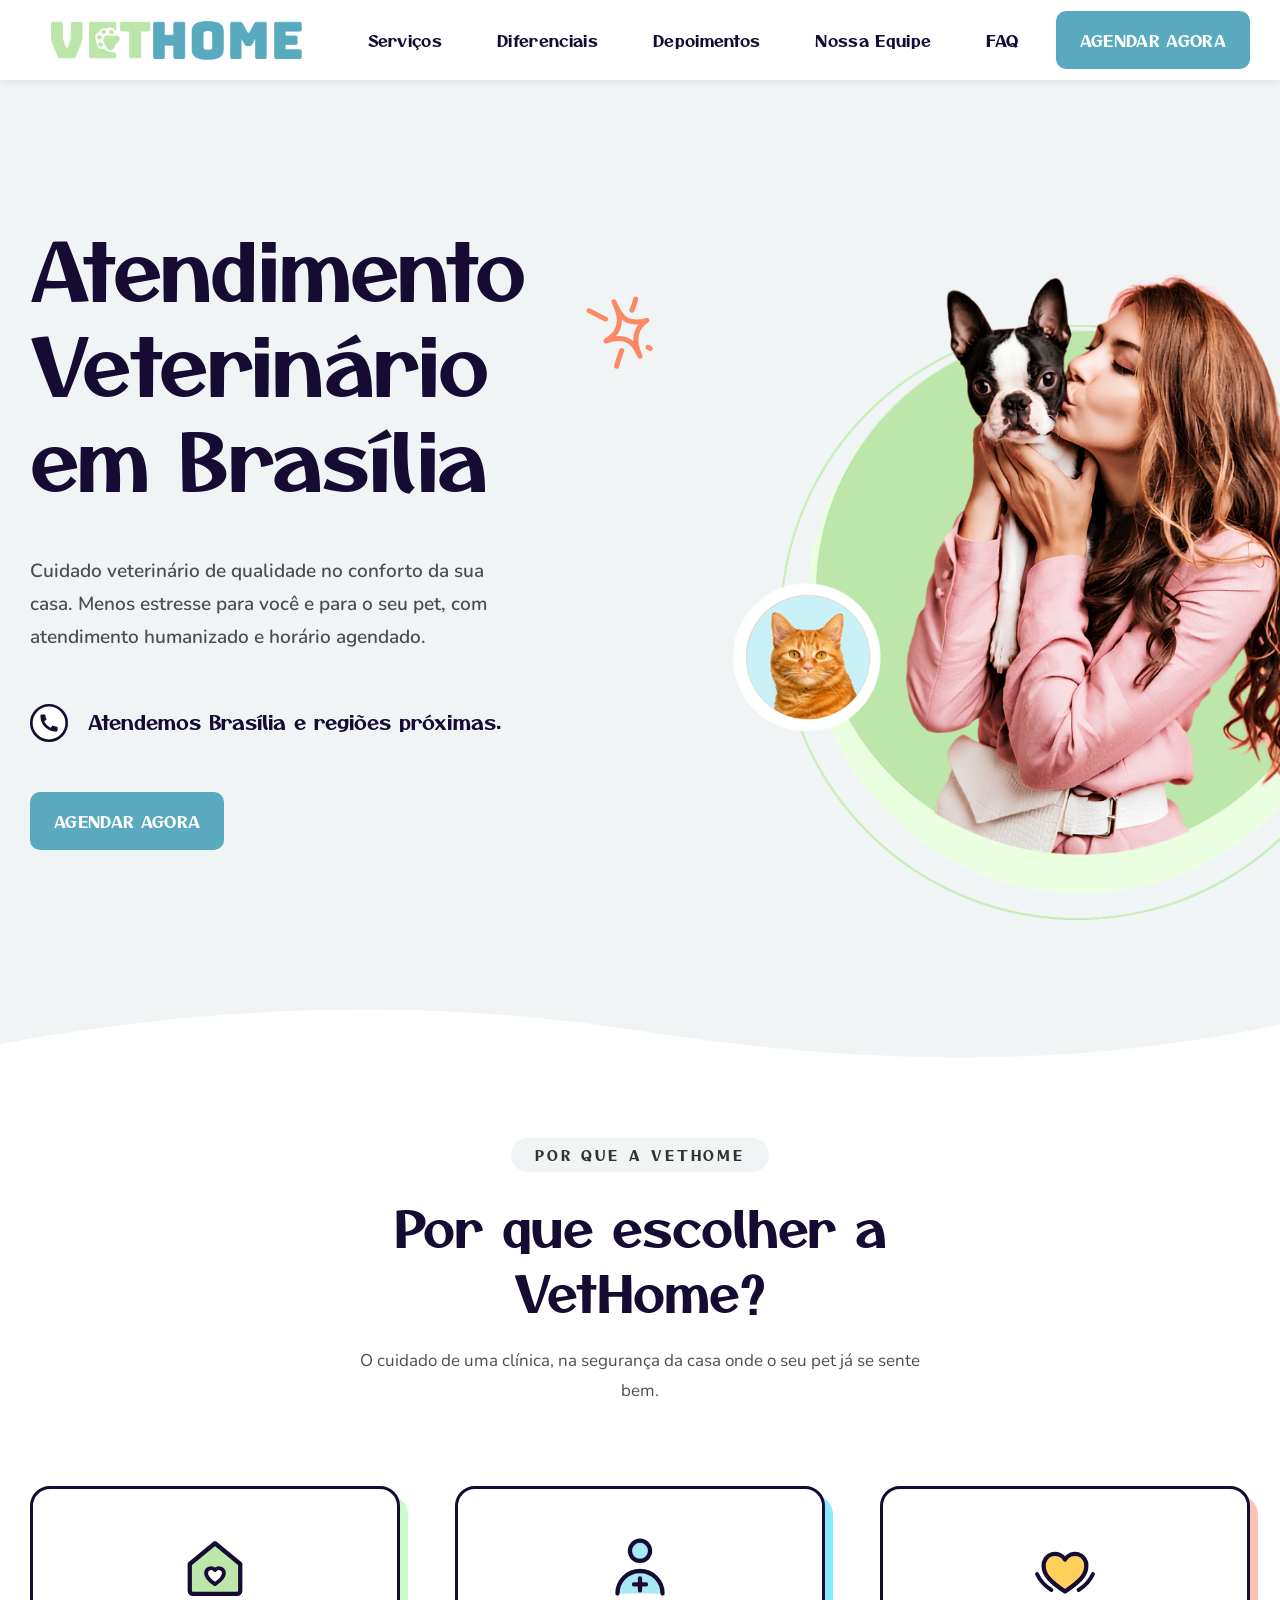
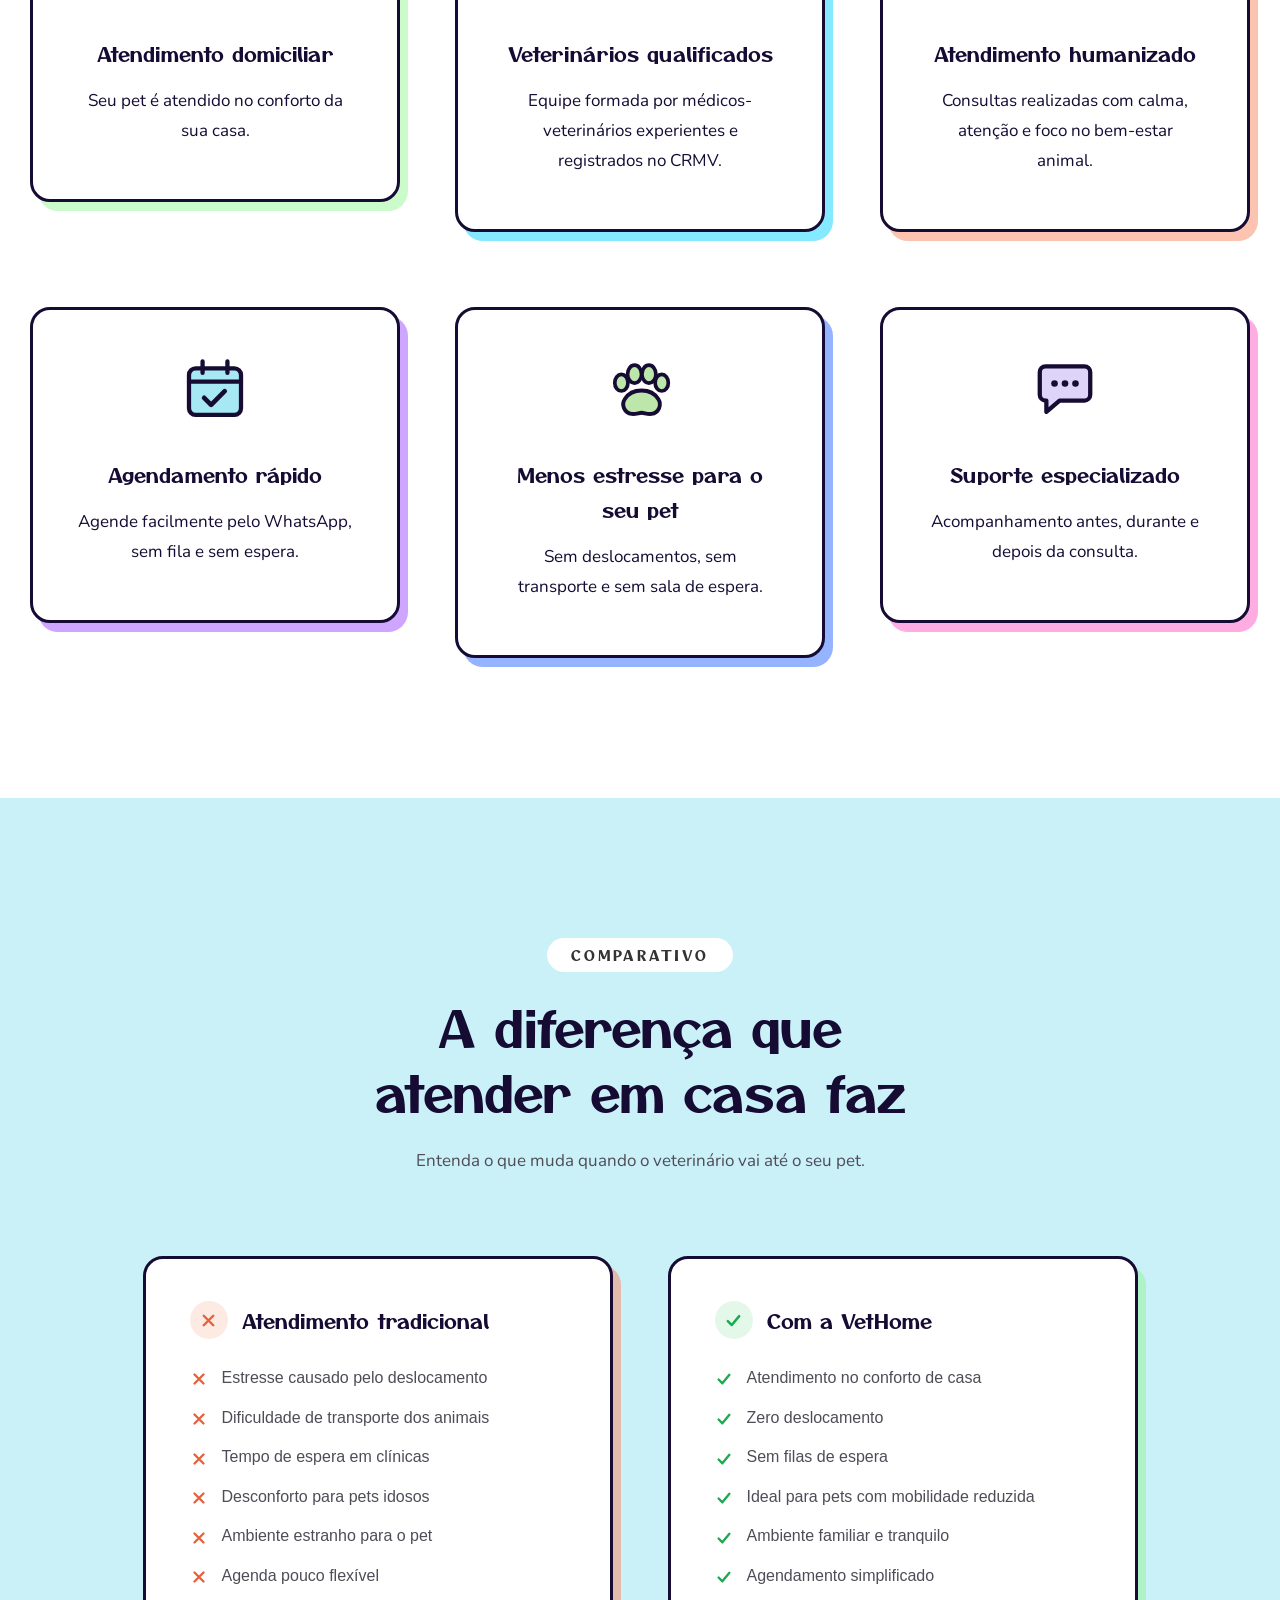
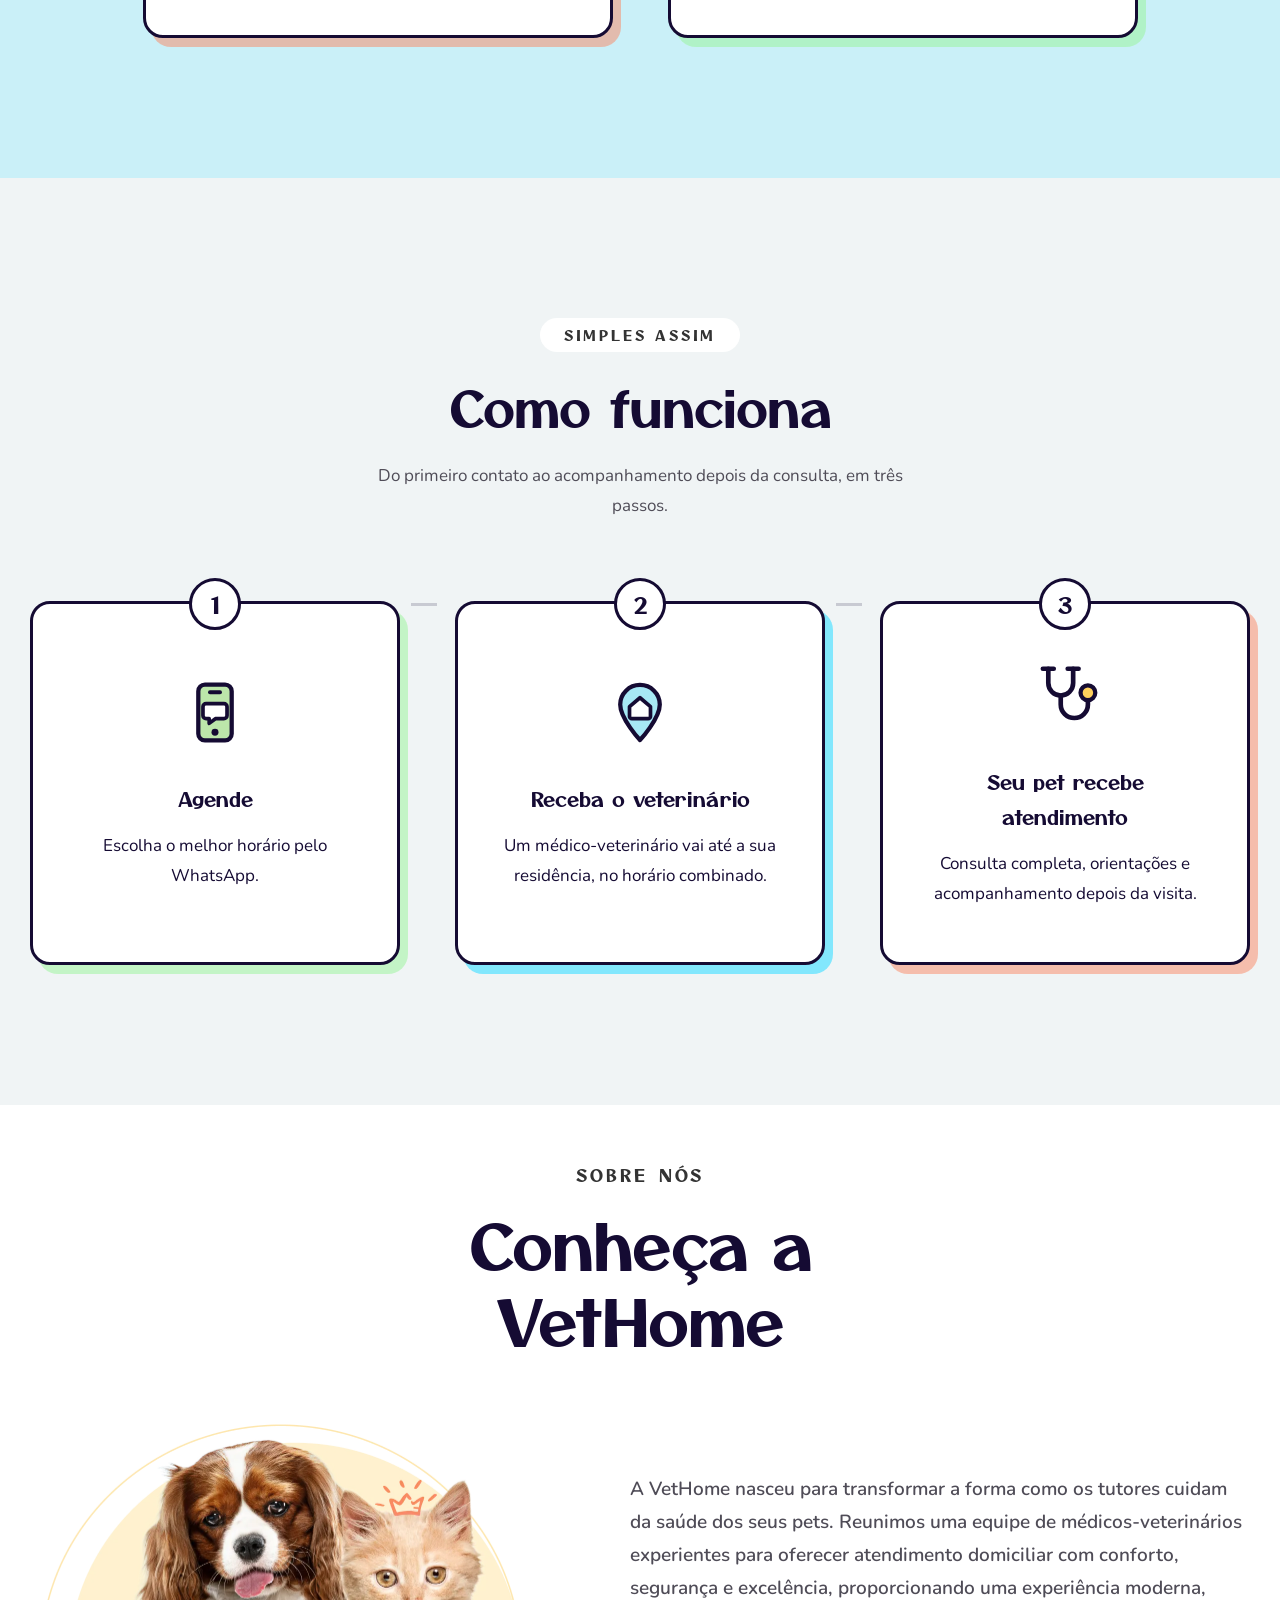
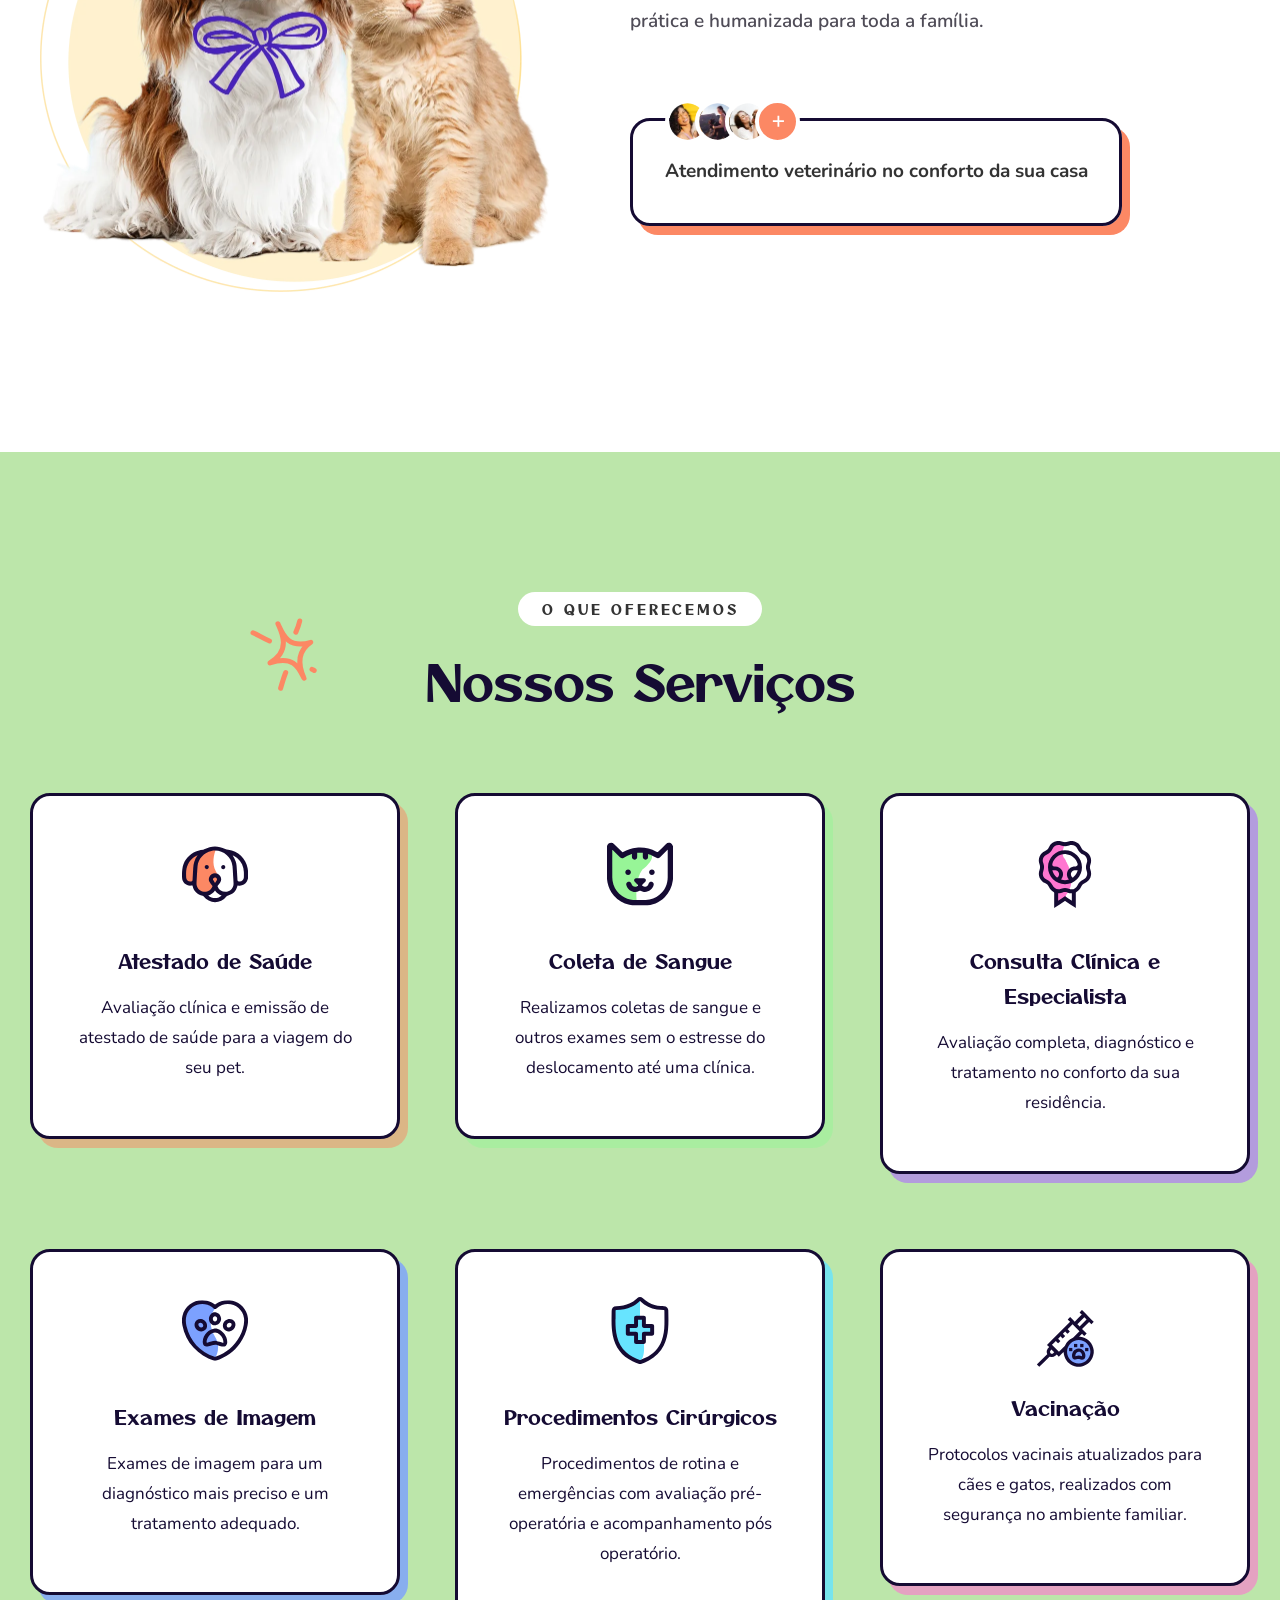
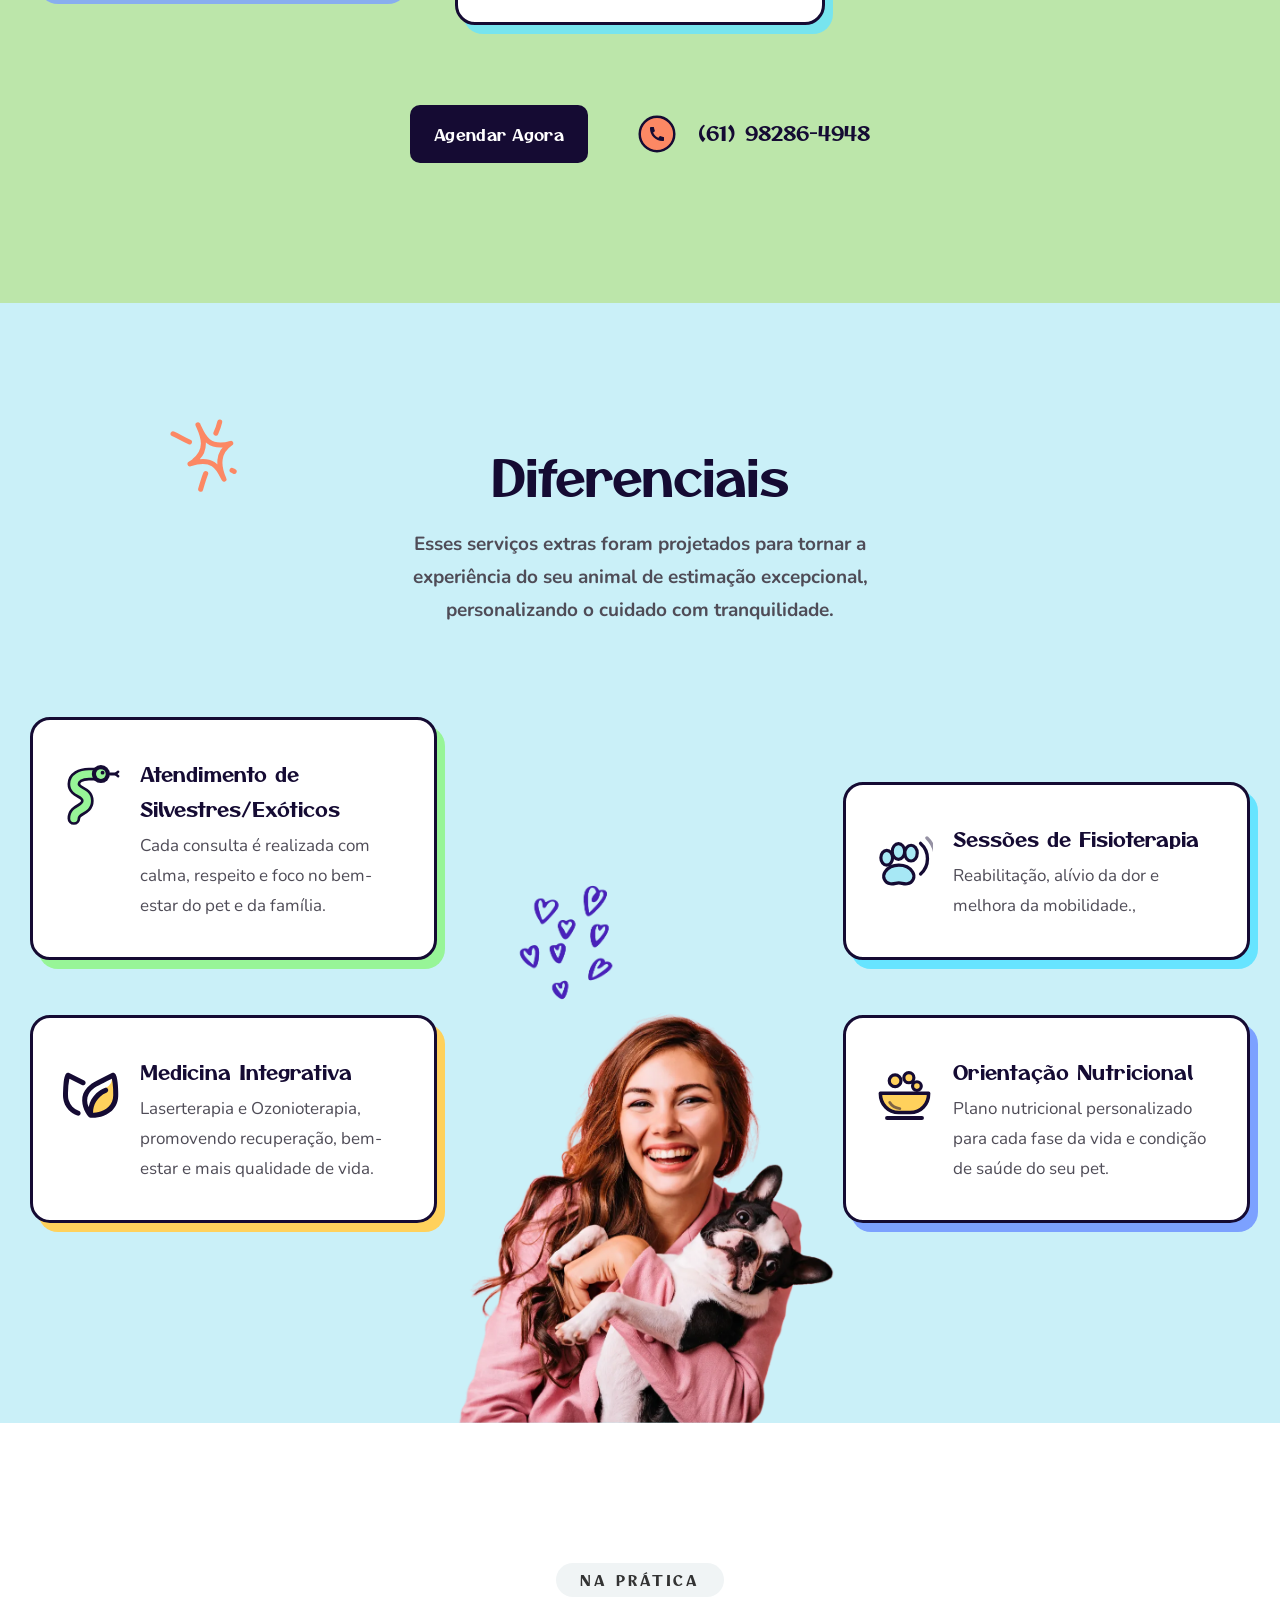
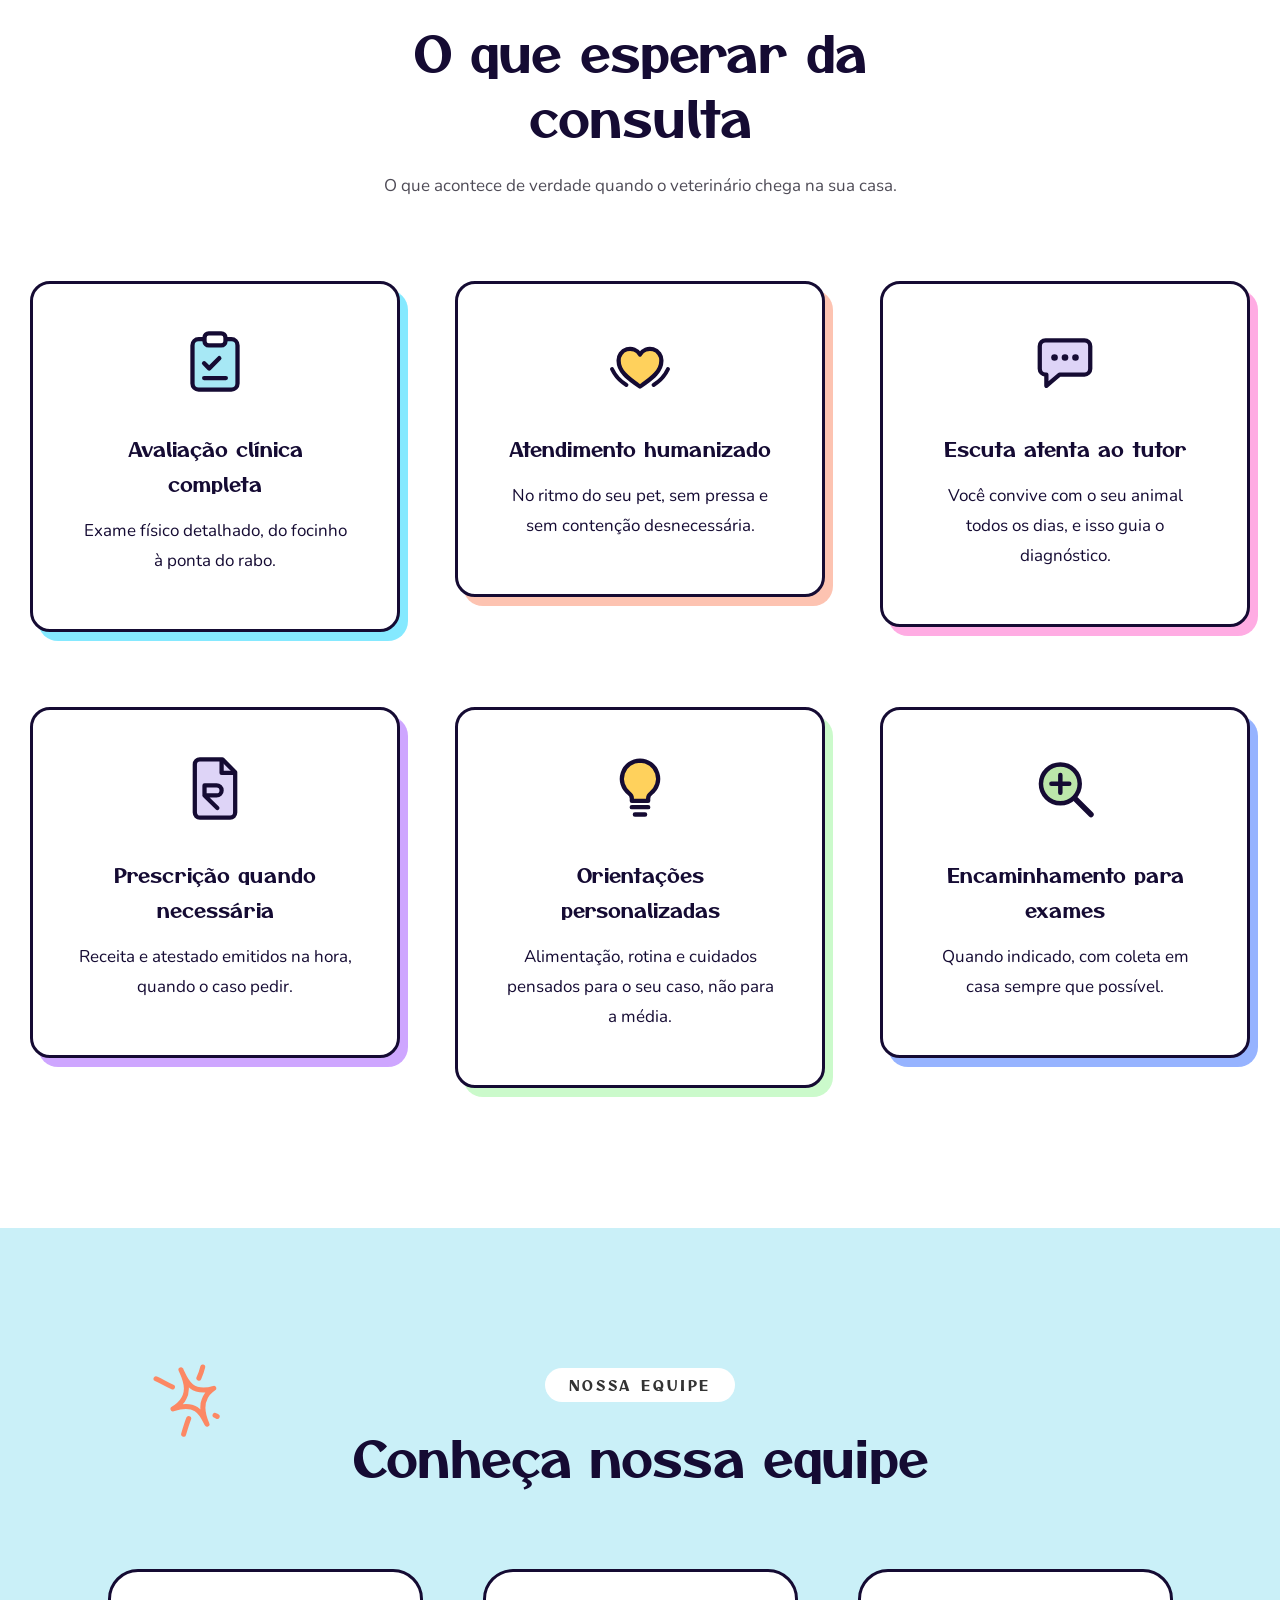
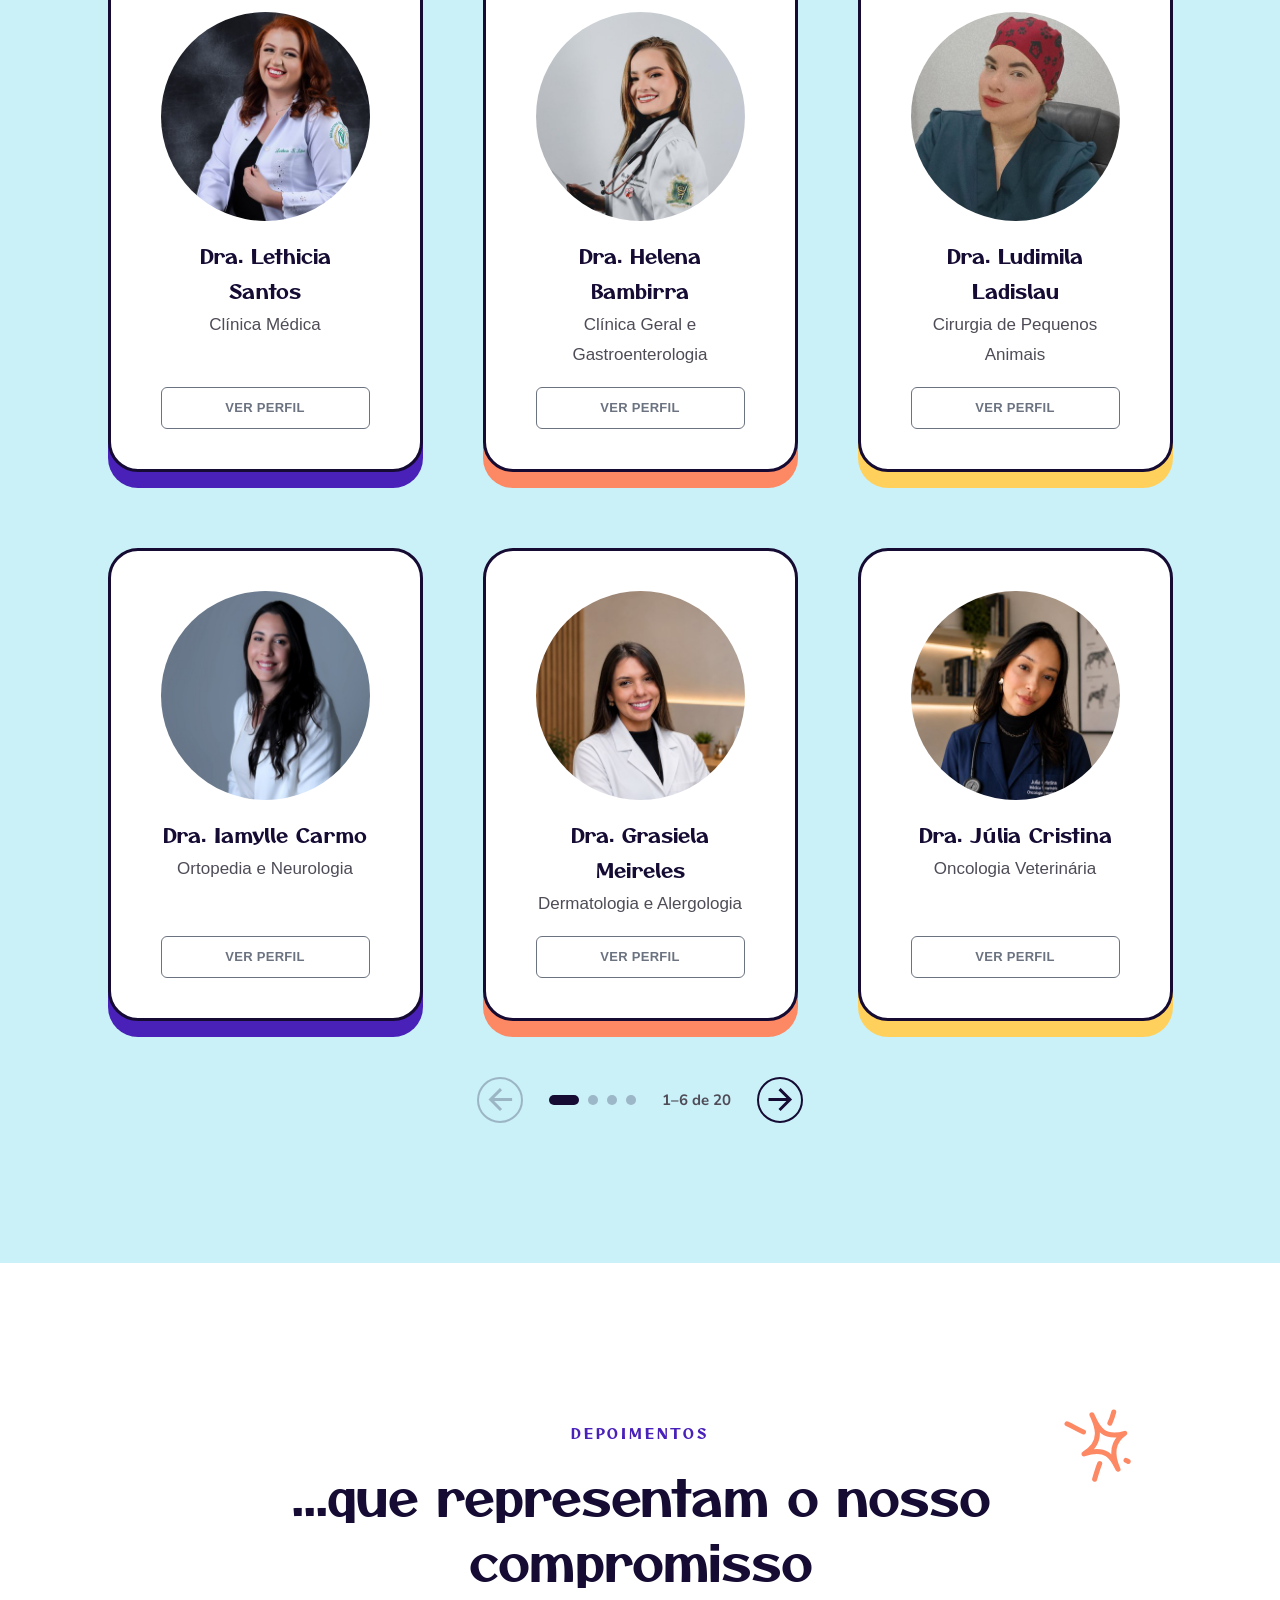
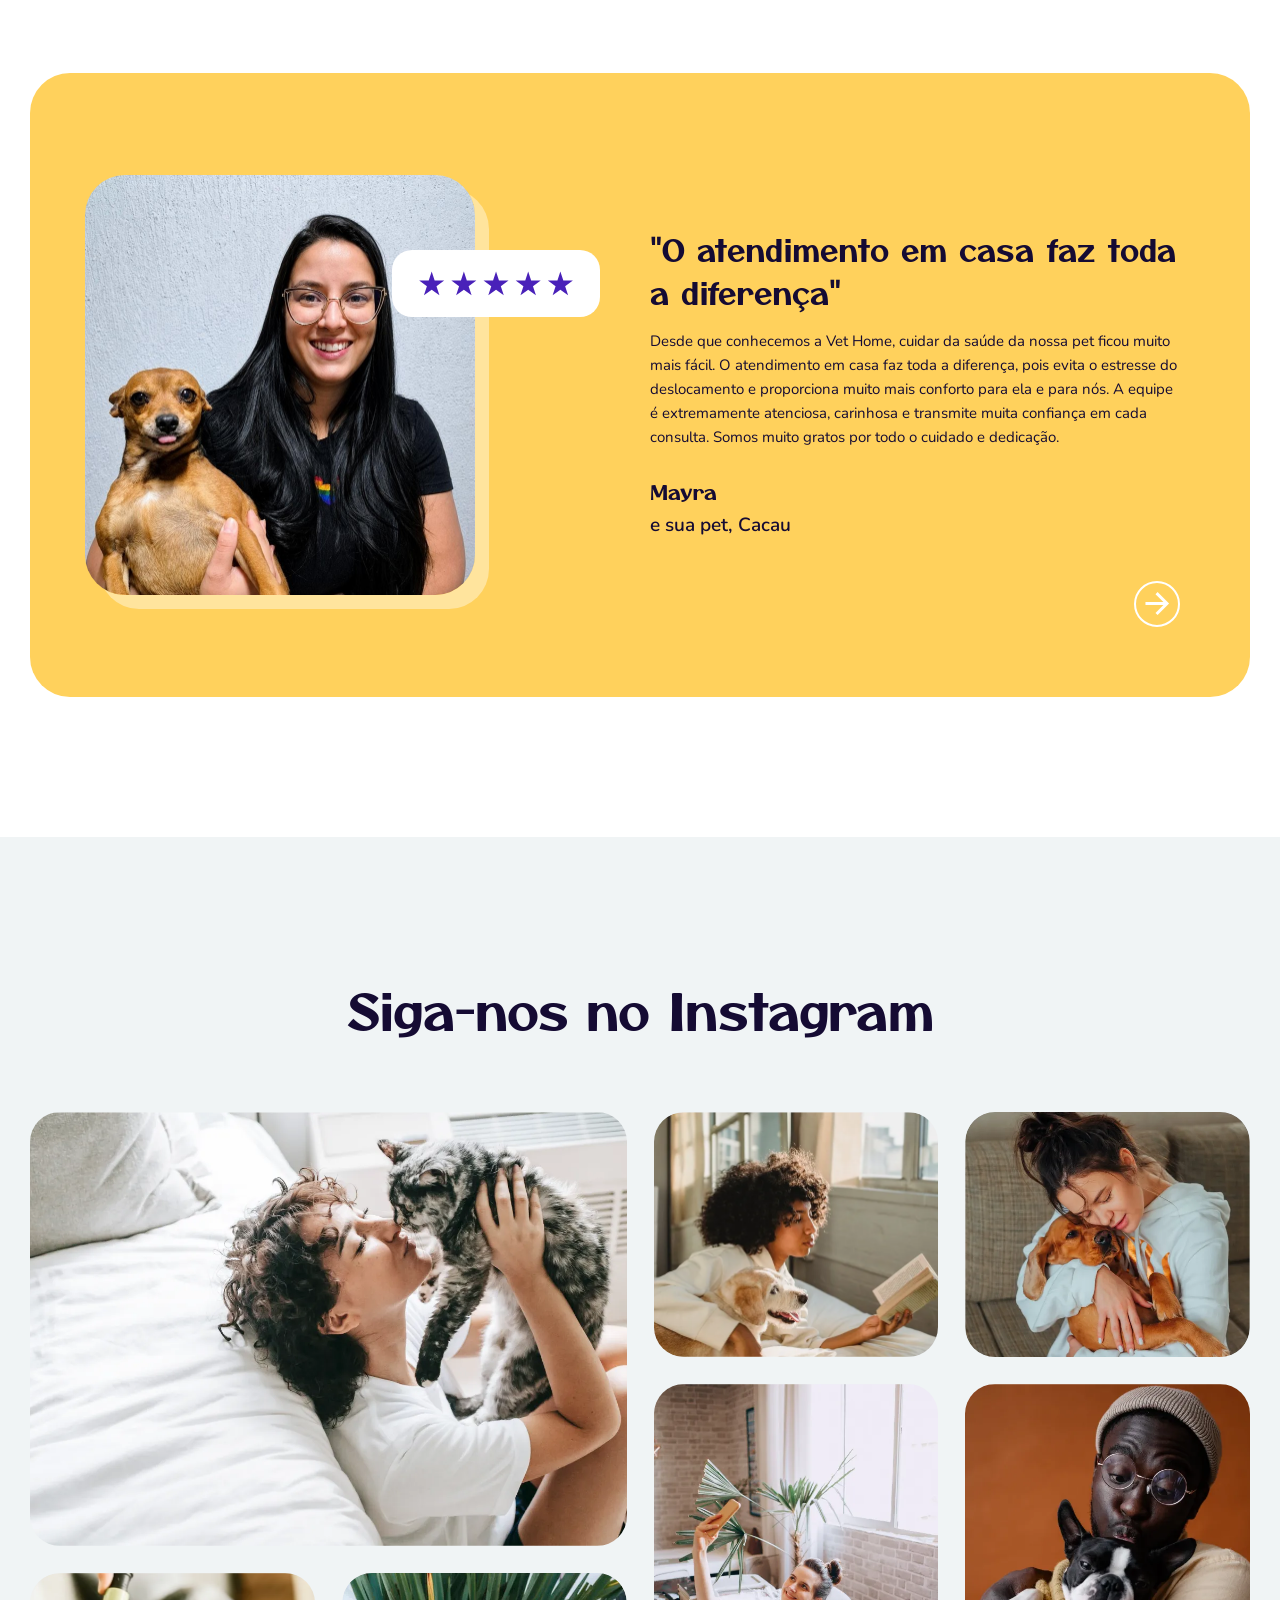
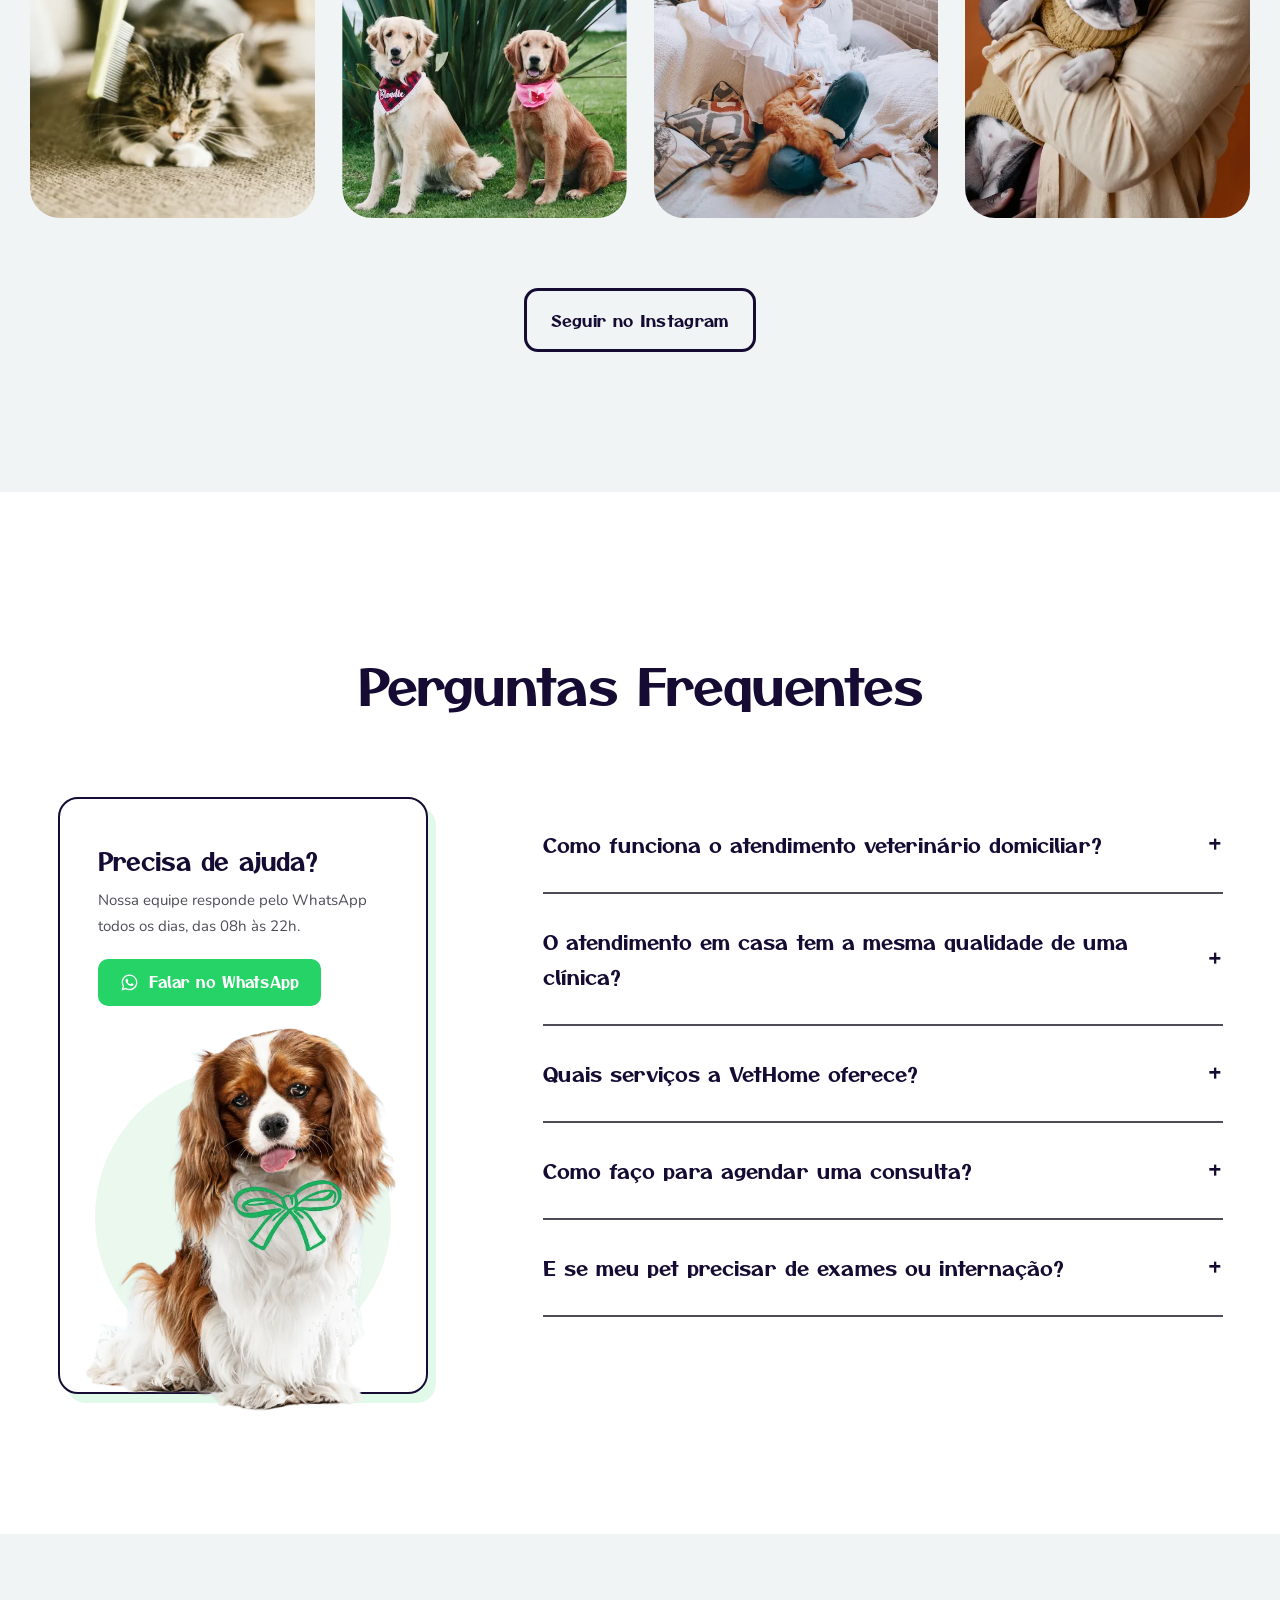
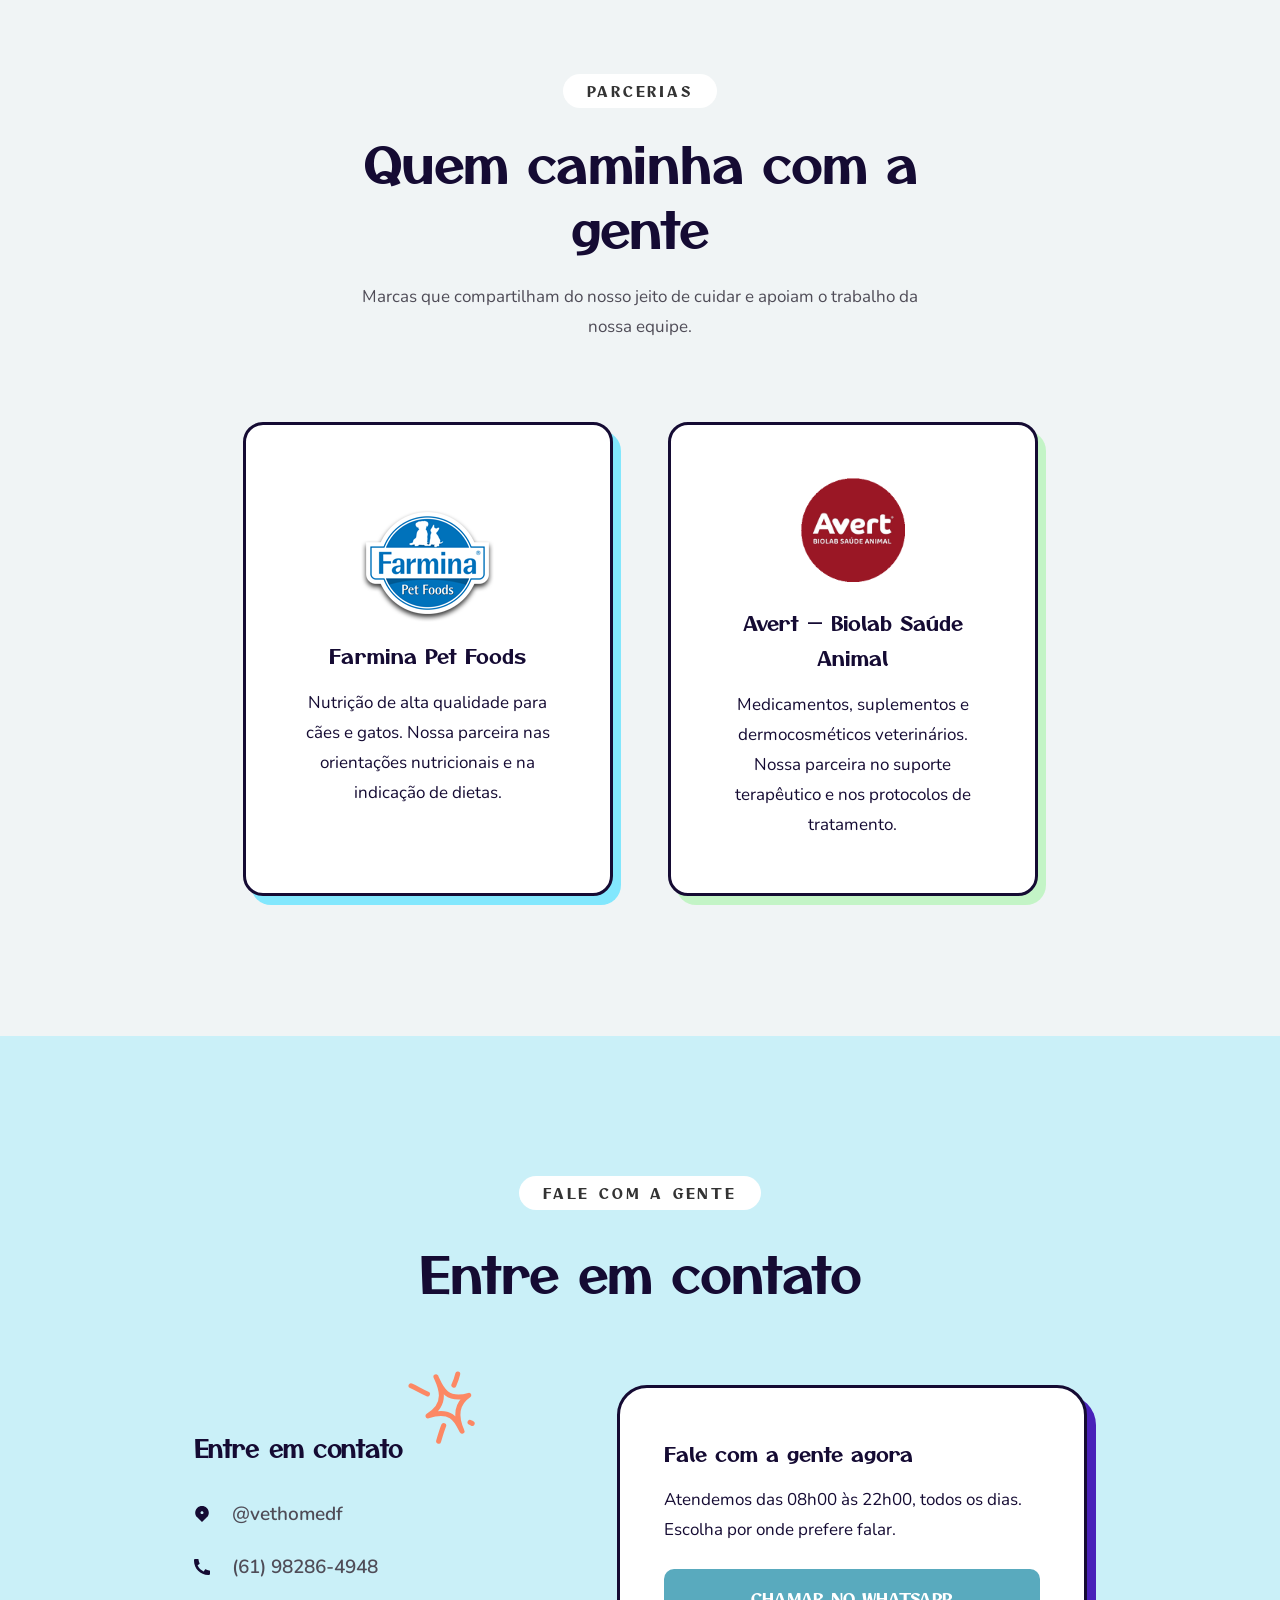
==== commit 17ad9db1: "Equilibra o peso visual dos dois logos de parceria O disco da Avert parecia maior que o selo da Farm" ====
--- a/site/index.html
+++ b/site/index.html
@@ -145,4 +145,4 @@
 <path d="M0.3125 1.13525L11.3125 1.13525" stroke="currentColor" stroke-width="3" stroke-linejoin="round"/>
 </svg></div><div class="vertical-line w-embed"><svg width="3" height="14" viewBox="0 0 3 14" fill="none" xmlns="http://www.w3.org/2000/svg">
 <path d="M0.8125 11.6353L0.8125 0.635254" stroke="currentColor" stroke-width="3" stroke-linejoin="round"/>
-</svg></div></div></div><div class="accordion-para-wrapper"><div class="accordion-space"></div><p class="paragraph">Caso seja necessário, o médico-veterinário realizará o encaminhamento para clínicas, hospitais ou laboratórios parceiros, garantindo a continuidade do atendimento e o melhor cuidado para o seu pet.</p></div></div><div class="horizontal-divider"></div></div></div></div></div></section><section class="service-section secao-parcerias"><div class="w-layout-blockcontainer main-container w-container"><div class="service-container"><div class="service-heading-wrapper"><div class="tag"><div class="upper-heading">Parcerias</div></div><h3 class="h1">Quem caminha com a gente</h3><p class="paragraph dark-grey-color secao-sub">Marcas que compartilham do nosso jeito de cuidar e apoiam o trabalho da nossa equipe.</p></div><div class="service-blocks-wrapper parceiros-wrapper"><div class="service-block shadow light-blue-shadow parceiro-block"><div class="parceiro-logo"><img src="assets/farmina.png" loading="lazy" alt="Farmina Pet Foods" width="138" height="120"/></div><h4 class="h6">Farmina Pet Foods</h4><p class="paragraph dark-font-color">Nutrição de alta qualidade para cães e gatos. Nossa parceira nas orientações nutricionais e na indicação de dietas.</p></div><div class="service-block shadow green-shadow parceiro-block"><div class="parceiro-logo"><img src="assets/avert.png" loading="lazy" alt="Avert Biolab Saúde Animal" width="138" height="120"/></div><h4 class="h6">Avert &mdash; Biolab Saúde Animal</h4><p class="paragraph dark-font-color">Medicamentos, suplementos e dermocosméticos veterinários. Nossa parceira no suporte terapêutico e nos protocolos de tratamento.</p></div></div></div></div></section><section class="contact-section"><div class="w-layout-blockcontainer main-container w-container"><div class="contact-container"><div class="contact-heading-wrapper"><div class="tag"><div class="upper-heading">Fale com a gente</div></div><h3 class="h1">Entre em contato</h3></div><div class="contact-row"><div class="contact-text-wrapper"><h4 class="h5">Entre em contato</h4><div class="contact-links-wrapper"><div class="contact-link"><img src="assets/6a5f7b1cd7d1481d2ef9ea82_Vector-2.svg" loading="lazy" alt="location icon" class="contact-link-icon"/><div class="paragraph-big">@vethomedf</div></div><a href="tel:1234567890" class="contact-link w-inline-block"><img src="assets/6a5f7b1cd7d1481d2ef9ea7f_Vector.svg" loading="lazy" alt="phone icon" class="contact-link-icon"/><div class="paragraph-big">(61) 98286-4948</div></a><a href="mailto:email@yourdomain.com" class="contact-link w-inline-block"><img src="assets/6a5f7b1cd7d1481d2ef9ea80_Vector-3.svg" loading="lazy" alt="mail icon" class="contact-link-icon"/><div class="paragraph-big">vethome.domicilio@gmail.com</div></a><div class="contact-link"><img src="assets/6a5f7b1cd7d1481d2ef9ea81_Vector-1.svg" loading="lazy" alt="time icon" class="contact-link-icon"/><div class="paragraph-big">08h00 as 22h00</div></div></div><img src="assets/6a5f7b1cd7d1481d2ef9ea4d_Decorative.svg" loading="lazy" alt="" class="decorative contact"/></div><div class="contact-form-wrapper shadow purple-shadow contato-acoes"><h4 class="h6">Fale com a gente agora</h4><p class="paragraph dark-font-color">Atendemos das 08h00 às 22h00, todos os dias. Escolha por onde prefere falar.</p><div class="contato-botoes"><a href="https://wa.me/5561982864948?text=Ol%C3%A1!%20Gostaria%20de%20agendar%20um%20atendimento%20para%20o%20meu%20pet." target="_blank" rel="noopener" class="primary-button dark-hover-effect w-button contato-principal">CHAMAR NO WHATSAPP</a><a href="tel:+5561982864948" class="contato-secundario">Ligar para (61) 98286-4948</a><a href="https://instagram.com/vethomedf" target="_blank" rel="noopener" class="contato-secundario">Instagram @vethomedf</a><a href="mailto:vethome.domicilio@gmail.com" class="contato-secundario">vethome.domicilio@gmail.com</a></div></div><img src="assets/6a5f7b1cd7d1481d2ef9ea83_Contact_Image.webp" loading="lazy" sizes="100vw" srcset="assets/6a5f7b1cd7d1481d2ef9ea83_Contact_Image-p-500.png 500w, assets/6a5f7b1cd7d1481d2ef9ea83_Contact_Image-p-800.png 800w, assets/6a5f7b1cd7d1481d2ef9ea83_Contact_Image-p-1080.png 1080w, assets/6a5f7b1cd7d1481d2ef9ea83_Contact_Image.webp 1277w" alt="Contact Image" class="contact-image"/></div></div></div><div id="Contact" class="anchor-div"></div></section><section class="footer-section"><div class="w-layout-blockcontainer main-container w-container"><div class="footer-simples"><img src="assets/logo-vethome.png" loading="lazy" alt="VetHome" class="footer-simples-logo"/><div class="footer-simples-links"><a href="https://wa.me/5561982864948?text=Ol%C3%A1!%20Gostaria%20de%20agendar%20um%20atendimento%20para%20o%20meu%20pet." target="_blank" class="footer-simples-link">(61) 98286-4948</a><a href="mailto:vethome.domicilio@gmail.com" class="footer-simples-link">vethome.domicilio@gmail.com</a><a href="https://www.instagram.com/vethomedf" target="_blank" class="footer-simples-link">@vethomedf</a></div><div class="footer-simples-divider"></div><p class="footer-simples-copy">© 2026 VetHome. Todos os direitos reservados.</p></div></div></section><script src="js/vendor/jquery-3.5.1.min.js" type="text/javascript"></script><script src="assets/tpl.schunk.36b8fb49256177c8.js" type="text/javascript" integrity="sha384-4abIlA5/v7XaW1HMXKBgnUuhnjBYJ/Z9C1OSg4OhmVw9O3QeHJ/qJqFBERCDPv7G" crossorigin="anonymous"></script><script src="assets/tpl.schunk.2291b2628bd216ab.js" type="text/javascript" integrity="sha384-2LXgNm48VKrT/OJAmcXr2X1DHx1Aez366O4Qtp7iIaGjN6ZKSgT/XMUppS+IZwRj" crossorigin="anonymous"></script><script src="assets/tpl.a3772d06.cdb2d153f6d87131.js" type="text/javascript" integrity="sha384-J12D/OzdAav3d859aI0aRJlFc0AMrZTgdrHpiDyq6vKSP+NHJR0GtOt/BOVL1N+i" crossorigin="anonymous"></script><div class="vet-backdrop" id="vetBackdrop" hidden></div><script src="js/vethome.js"></script><a href="https://wa.me/5561982864948?text=Ol%C3%A1!%20Gostaria%20de%20agendar%20um%20atendimento%20para%20o%20meu%20pet." target="_blank" rel="noopener" class="zap-fixo" aria-label="Agendar atendimento pelo WhatsApp"><svg width="20" height="20" viewBox="0 0 24 24" fill="currentColor" aria-hidden="true"><path d="M12.04 2C6.58 2 2.13 6.45 2.13 11.91c0 1.75.46 3.45 1.32 4.95L2 22l5.25-1.38a9.9 9.9 0 0 0 4.79 1.22c5.46 0 9.91-4.45 9.91-9.91 0-2.65-1.03-5.14-2.9-7.01A9.82 9.82 0 0 0 12.04 2Zm0 18.02a8.2 8.2 0 0 1-4.2-1.15l-.3-.18-3.12.82.83-3.04-.2-.31a8.19 8.19 0 0 1-1.26-4.38c0-4.54 3.7-8.23 8.25-8.23 2.2 0 4.27.86 5.83 2.42a8.18 8.18 0 0 1 2.41 5.82c0 4.54-3.7 8.23-8.24 8.23Zm4.52-6.17c-.25-.12-1.47-.72-1.69-.81-.23-.08-.39-.12-.56.13-.16.25-.64.81-.79.98-.14.16-.29.19-.54.06-.25-.12-1.05-.38-1.99-1.23-.74-.65-1.23-1.46-1.38-1.71-.14-.25-.01-.38.11-.51.11-.11.25-.29.37-.43.13-.15.17-.25.25-.41.08-.17.04-.31-.02-.44-.06-.12-.56-1.35-.77-1.85-.2-.48-.4-.42-.56-.42h-.47c-.17 0-.44.06-.66.31-.23.25-.87.85-.87 2.07s.89 2.4 1.01 2.57c.13.16 1.75 2.67 4.24 3.75.59.25 1.05.4 1.41.52.59.19 1.13.16 1.56.1.47-.07 1.47-.6 1.68-1.18.2-.58.2-1.07.14-1.18-.06-.1-.23-.16-.48-.29Z"/></svg>Agendar</a></body></html>+</svg></div></div></div><div class="accordion-para-wrapper"><div class="accordion-space"></div><p class="paragraph">Caso seja necessário, o médico-veterinário realizará o encaminhamento para clínicas, hospitais ou laboratórios parceiros, garantindo a continuidade do atendimento e o melhor cuidado para o seu pet.</p></div></div><div class="horizontal-divider"></div></div></div></div></div></section><section class="service-section secao-parcerias"><div class="w-layout-blockcontainer main-container w-container"><div class="service-container"><div class="service-heading-wrapper"><div class="tag"><div class="upper-heading">Parcerias</div></div><h3 class="h1">Quem caminha com a gente</h3><p class="paragraph dark-grey-color secao-sub">Marcas que compartilham do nosso jeito de cuidar e apoiam o trabalho da nossa equipe.</p></div><div class="service-blocks-wrapper parceiros-wrapper"><div class="service-block shadow light-blue-shadow parceiro-block"><div class="parceiro-logo"><img src="assets/farmina.png" loading="lazy" alt="Farmina Pet Foods" width="138" height="120"/></div><h4 class="h6">Farmina Pet Foods</h4><p class="paragraph dark-font-color">Nutrição de alta qualidade para cães e gatos. Nossa parceira nas orientações nutricionais e na indicação de dietas.</p></div><div class="service-block shadow green-shadow parceiro-block"><div class="parceiro-logo"><img src="assets/avert.png" loading="lazy" alt="Avert Biolab Saúde Animal" width="104" height="104" class="parceiro-logo-solido"/></div><h4 class="h6">Avert &mdash; Biolab Saúde Animal</h4><p class="paragraph dark-font-color">Medicamentos, suplementos e dermocosméticos veterinários. Nossa parceira no suporte terapêutico e nos protocolos de tratamento.</p></div></div></div></div></section><section class="contact-section"><div class="w-layout-blockcontainer main-container w-container"><div class="contact-container"><div class="contact-heading-wrapper"><div class="tag"><div class="upper-heading">Fale com a gente</div></div><h3 class="h1">Entre em contato</h3></div><div class="contact-row"><div class="contact-text-wrapper"><h4 class="h5">Entre em contato</h4><div class="contact-links-wrapper"><div class="contact-link"><img src="assets/6a5f7b1cd7d1481d2ef9ea82_Vector-2.svg" loading="lazy" alt="location icon" class="contact-link-icon"/><div class="paragraph-big">@vethomedf</div></div><a href="tel:1234567890" class="contact-link w-inline-block"><img src="assets/6a5f7b1cd7d1481d2ef9ea7f_Vector.svg" loading="lazy" alt="phone icon" class="contact-link-icon"/><div class="paragraph-big">(61) 98286-4948</div></a><a href="mailto:email@yourdomain.com" class="contact-link w-inline-block"><img src="assets/6a5f7b1cd7d1481d2ef9ea80_Vector-3.svg" loading="lazy" alt="mail icon" class="contact-link-icon"/><div class="paragraph-big">vethome.domicilio@gmail.com</div></a><div class="contact-link"><img src="assets/6a5f7b1cd7d1481d2ef9ea81_Vector-1.svg" loading="lazy" alt="time icon" class="contact-link-icon"/><div class="paragraph-big">08h00 as 22h00</div></div></div><img src="assets/6a5f7b1cd7d1481d2ef9ea4d_Decorative.svg" loading="lazy" alt="" class="decorative contact"/></div><div class="contact-form-wrapper shadow purple-shadow contato-acoes"><h4 class="h6">Fale com a gente agora</h4><p class="paragraph dark-font-color">Atendemos das 08h00 às 22h00, todos os dias. Escolha por onde prefere falar.</p><div class="contato-botoes"><a href="https://wa.me/5561982864948?text=Ol%C3%A1!%20Gostaria%20de%20agendar%20um%20atendimento%20para%20o%20meu%20pet." target="_blank" rel="noopener" class="primary-button dark-hover-effect w-button contato-principal">CHAMAR NO WHATSAPP</a><a href="tel:+5561982864948" class="contato-secundario">Ligar para (61) 98286-4948</a><a href="https://instagram.com/vethomedf" target="_blank" rel="noopener" class="contato-secundario">Instagram @vethomedf</a><a href="mailto:vethome.domicilio@gmail.com" class="contato-secundario">vethome.domicilio@gmail.com</a></div></div><img src="assets/6a5f7b1cd7d1481d2ef9ea83_Contact_Image.webp" loading="lazy" sizes="100vw" srcset="assets/6a5f7b1cd7d1481d2ef9ea83_Contact_Image-p-500.png 500w, assets/6a5f7b1cd7d1481d2ef9ea83_Contact_Image-p-800.png 800w, assets/6a5f7b1cd7d1481d2ef9ea83_Contact_Image-p-1080.png 1080w, assets/6a5f7b1cd7d1481d2ef9ea83_Contact_Image.webp 1277w" alt="Contact Image" class="contact-image"/></div></div></div><div id="Contact" class="anchor-div"></div></section><section class="footer-section"><div class="w-layout-blockcontainer main-container w-container"><div class="footer-simples"><img src="assets/logo-vethome.png" loading="lazy" alt="VetHome" class="footer-simples-logo"/><div class="footer-simples-links"><a href="https://wa.me/5561982864948?text=Ol%C3%A1!%20Gostaria%20de%20agendar%20um%20atendimento%20para%20o%20meu%20pet." target="_blank" class="footer-simples-link">(61) 98286-4948</a><a href="mailto:vethome.domicilio@gmail.com" class="footer-simples-link">vethome.domicilio@gmail.com</a><a href="https://www.instagram.com/vethomedf" target="_blank" class="footer-simples-link">@vethomedf</a></div><div class="footer-simples-divider"></div><p class="footer-simples-copy">© 2026 VetHome. Todos os direitos reservados.</p></div></div></section><script src="js/vendor/jquery-3.5.1.min.js" type="text/javascript"></script><script src="assets/tpl.schunk.36b8fb49256177c8.js" type="text/javascript" integrity="sha384-4abIlA5/v7XaW1HMXKBgnUuhnjBYJ/Z9C1OSg4OhmVw9O3QeHJ/qJqFBERCDPv7G" crossorigin="anonymous"></script><script src="assets/tpl.schunk.2291b2628bd216ab.js" type="text/javascript" integrity="sha384-2LXgNm48VKrT/OJAmcXr2X1DHx1Aez366O4Qtp7iIaGjN6ZKSgT/XMUppS+IZwRj" crossorigin="anonymous"></script><script src="assets/tpl.a3772d06.cdb2d153f6d87131.js" type="text/javascript" integrity="sha384-J12D/OzdAav3d859aI0aRJlFc0AMrZTgdrHpiDyq6vKSP+NHJR0GtOt/BOVL1N+i" crossorigin="anonymous"></script><div class="vet-backdrop" id="vetBackdrop" hidden></div><script src="js/vethome.js"></script><a href="https://wa.me/5561982864948?text=Ol%C3%A1!%20Gostaria%20de%20agendar%20um%20atendimento%20para%20o%20meu%20pet." target="_blank" rel="noopener" class="zap-fixo" aria-label="Agendar atendimento pelo WhatsApp"><svg width="20" height="20" viewBox="0 0 24 24" fill="currentColor" aria-hidden="true"><path d="M12.04 2C6.58 2 2.13 6.45 2.13 11.91c0 1.75.46 3.45 1.32 4.95L2 22l5.25-1.38a9.9 9.9 0 0 0 4.79 1.22c5.46 0 9.91-4.45 9.91-9.91 0-2.65-1.03-5.14-2.9-7.01A9.82 9.82 0 0 0 12.04 2Zm0 18.02a8.2 8.2 0 0 1-4.2-1.15l-.3-.18-3.12.82.83-3.04-.2-.31a8.19 8.19 0 0 1-1.26-4.38c0-4.54 3.7-8.23 8.25-8.23 2.2 0 4.27.86 5.83 2.42a8.18 8.18 0 0 1 2.41 5.82c0 4.54-3.7 8.23-8.24 8.23Zm4.52-6.17c-.25-.12-1.47-.72-1.69-.81-.23-.08-.39-.12-.56.13-.16.25-.64.81-.79.98-.14.16-.29.19-.54.06-.25-.12-1.05-.38-1.99-1.23-.74-.65-1.23-1.46-1.38-1.71-.14-.25-.01-.38.11-.51.11-.11.25-.29.37-.43.13-.15.17-.25.25-.41.08-.17.04-.31-.02-.44-.06-.12-.56-1.35-.77-1.85-.2-.48-.4-.42-.56-.42h-.47c-.17 0-.44.06-.66.31-.23.25-.87.85-.87 2.07s.89 2.4 1.01 2.57c.13.16 1.75 2.67 4.24 3.75.59.25 1.05.4 1.41.52.59.19 1.13.16 1.56.1.47-.07 1.47-.6 1.68-1.18.2-.58.2-1.07.14-1.18-.06-.1-.23-.16-.48-.29Z"/></svg>Agendar</a></body></html>
--- a/site/css/vethome.css
+++ b/site/css/vethome.css
@@ -411,6 +411,15 @@
   max-height:120px;
   width:auto;
   height:auto;
+}
+
+/* O selo da Farmina esta no tamanho nativo (138x120), entao nao da para
+   aumentar sem borrar. Quem cede e a Avert: um disco vermelho chapado pesa
+   mais no olho que um selo azul-e-branco de contorno fino, mesmo ocupando
+   area parecida. 104px equilibra os dois. */
+.parceiro-logo img.parceiro-logo-solido{
+  max-width:104px;
+  max-height:104px;
 }
 
 /* ==========================================================================
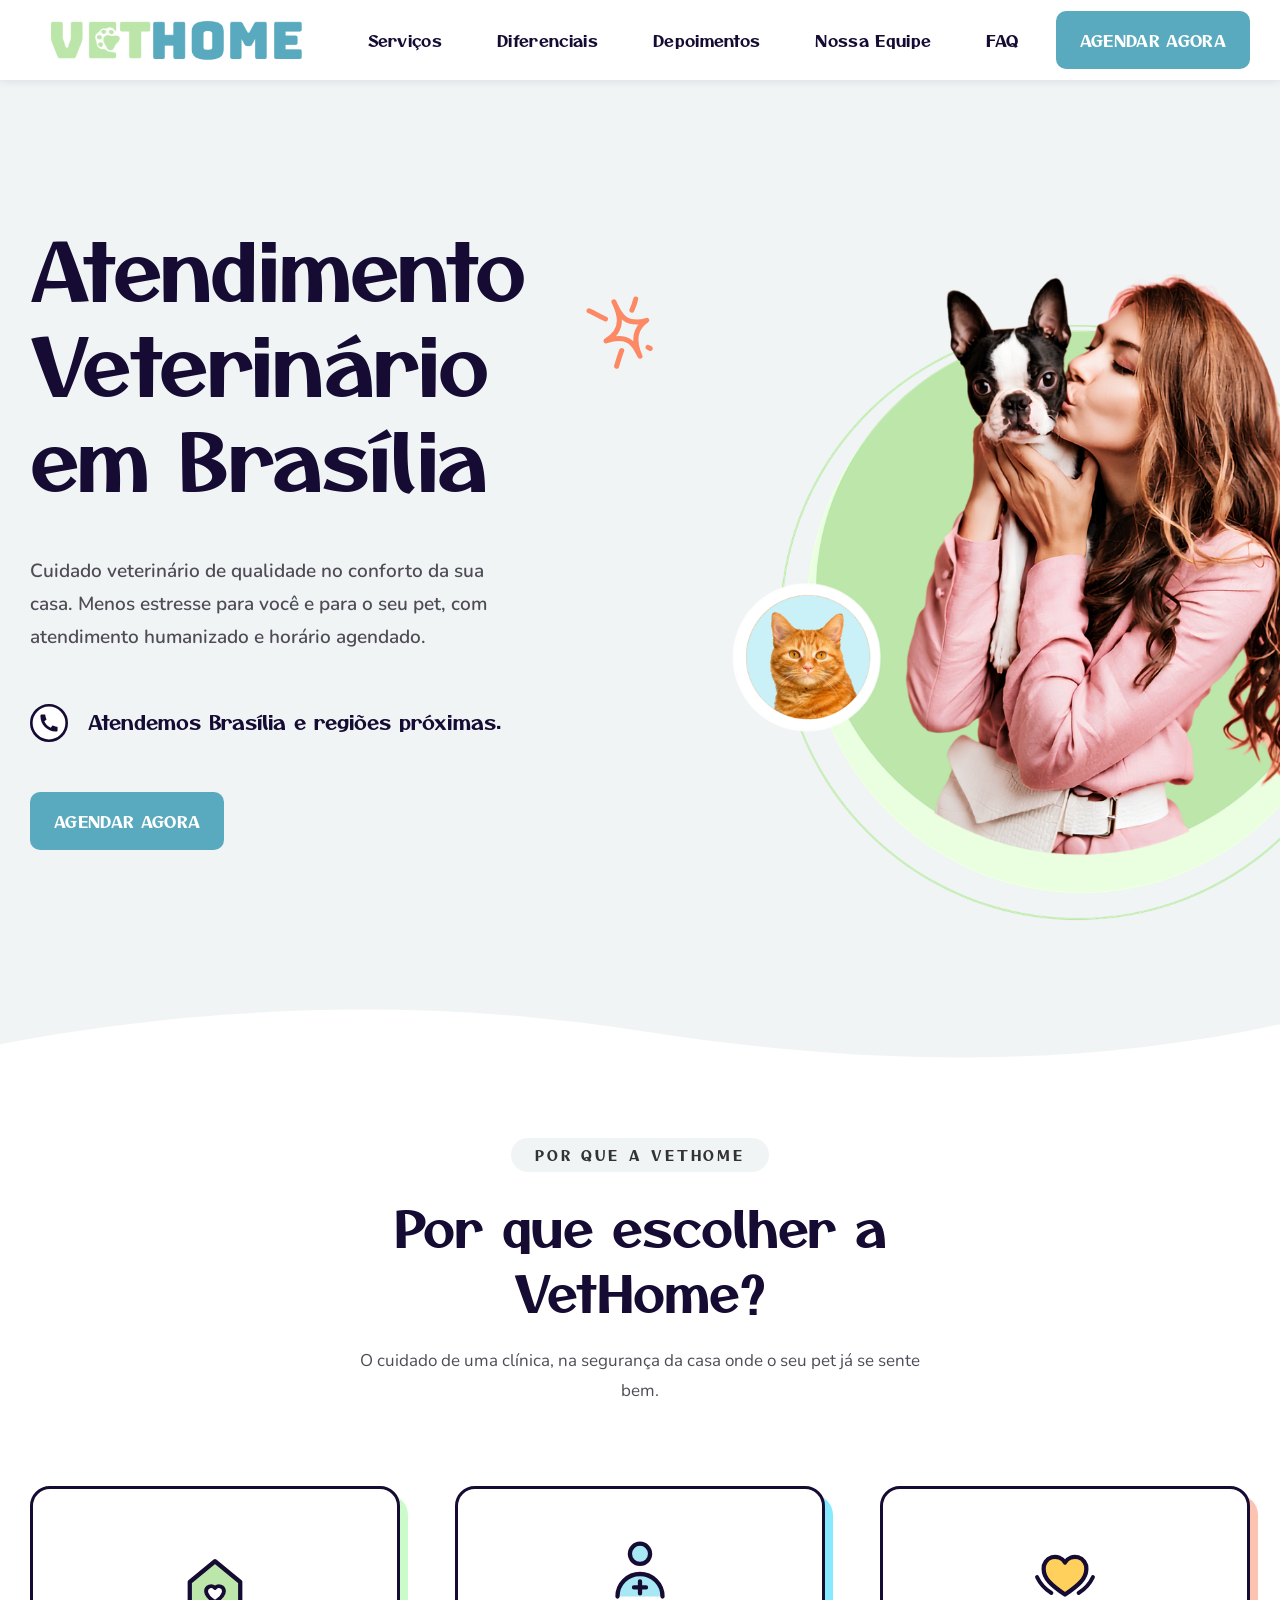
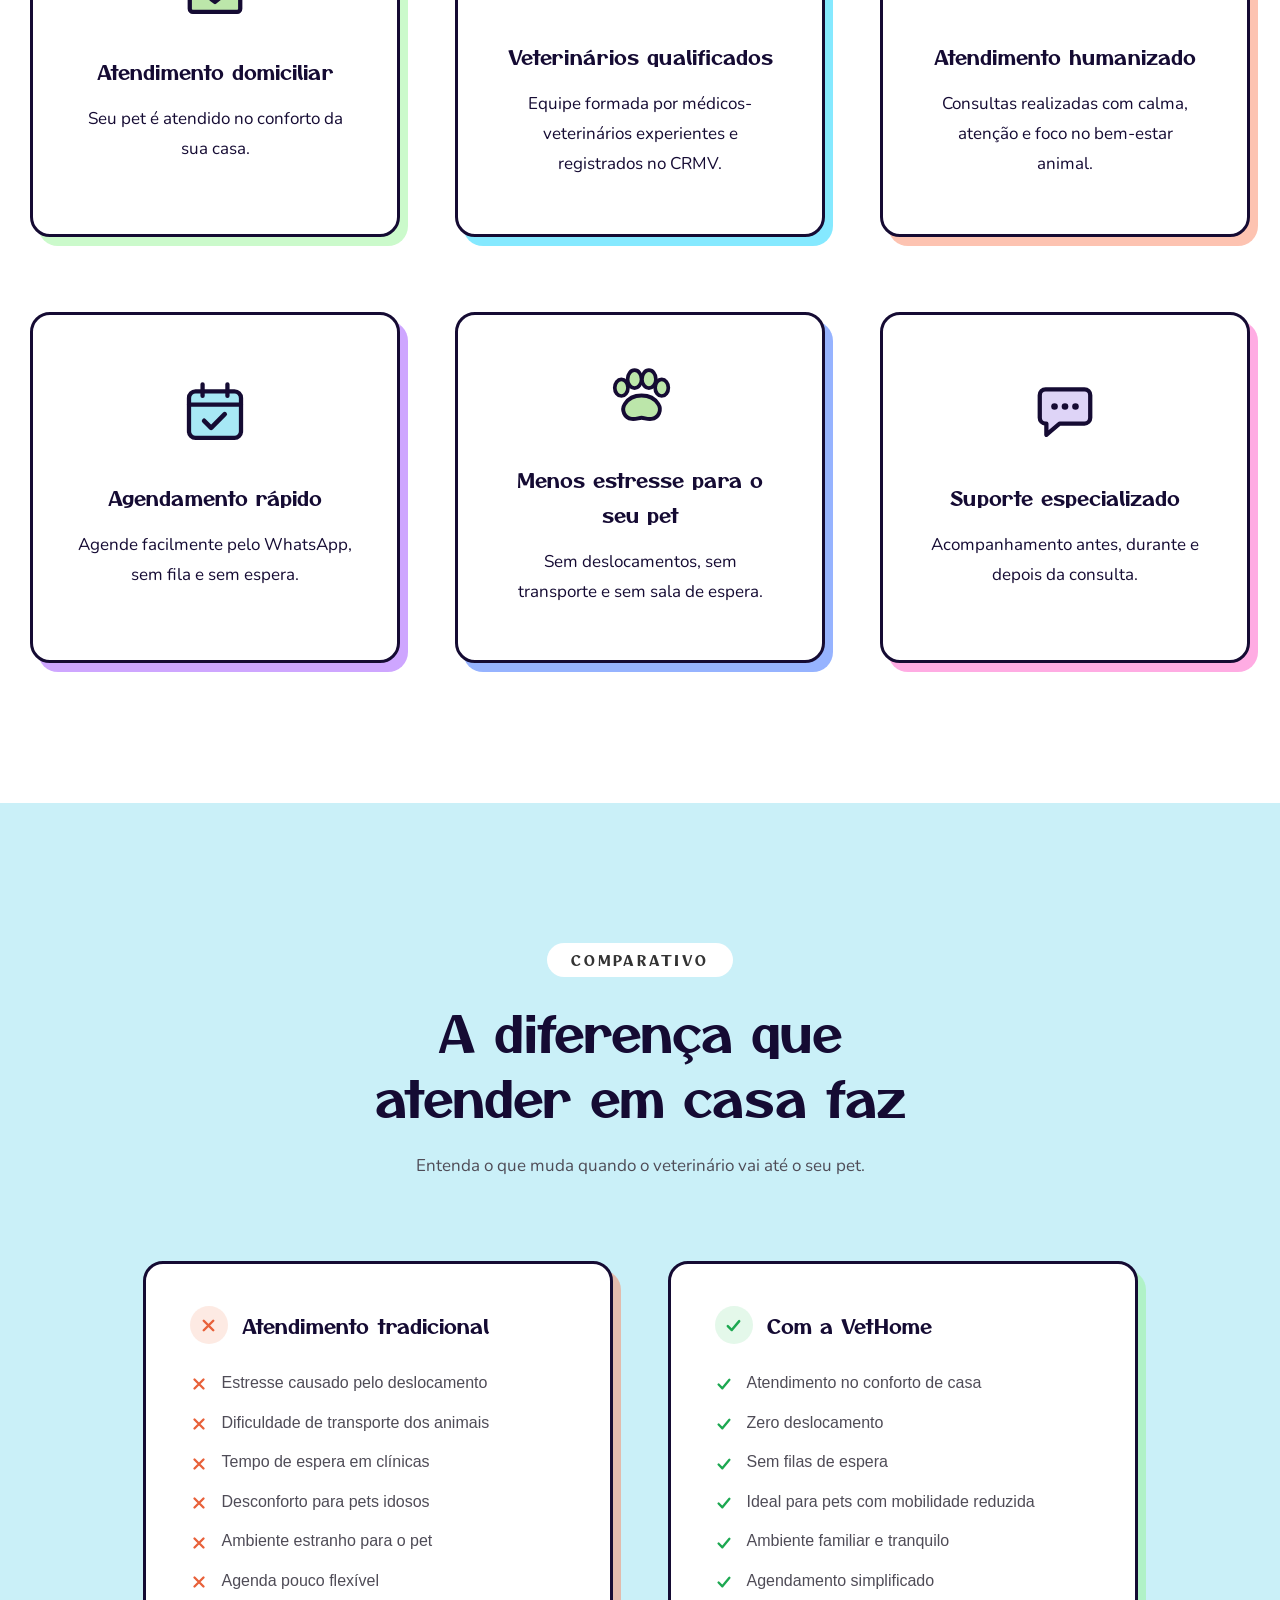
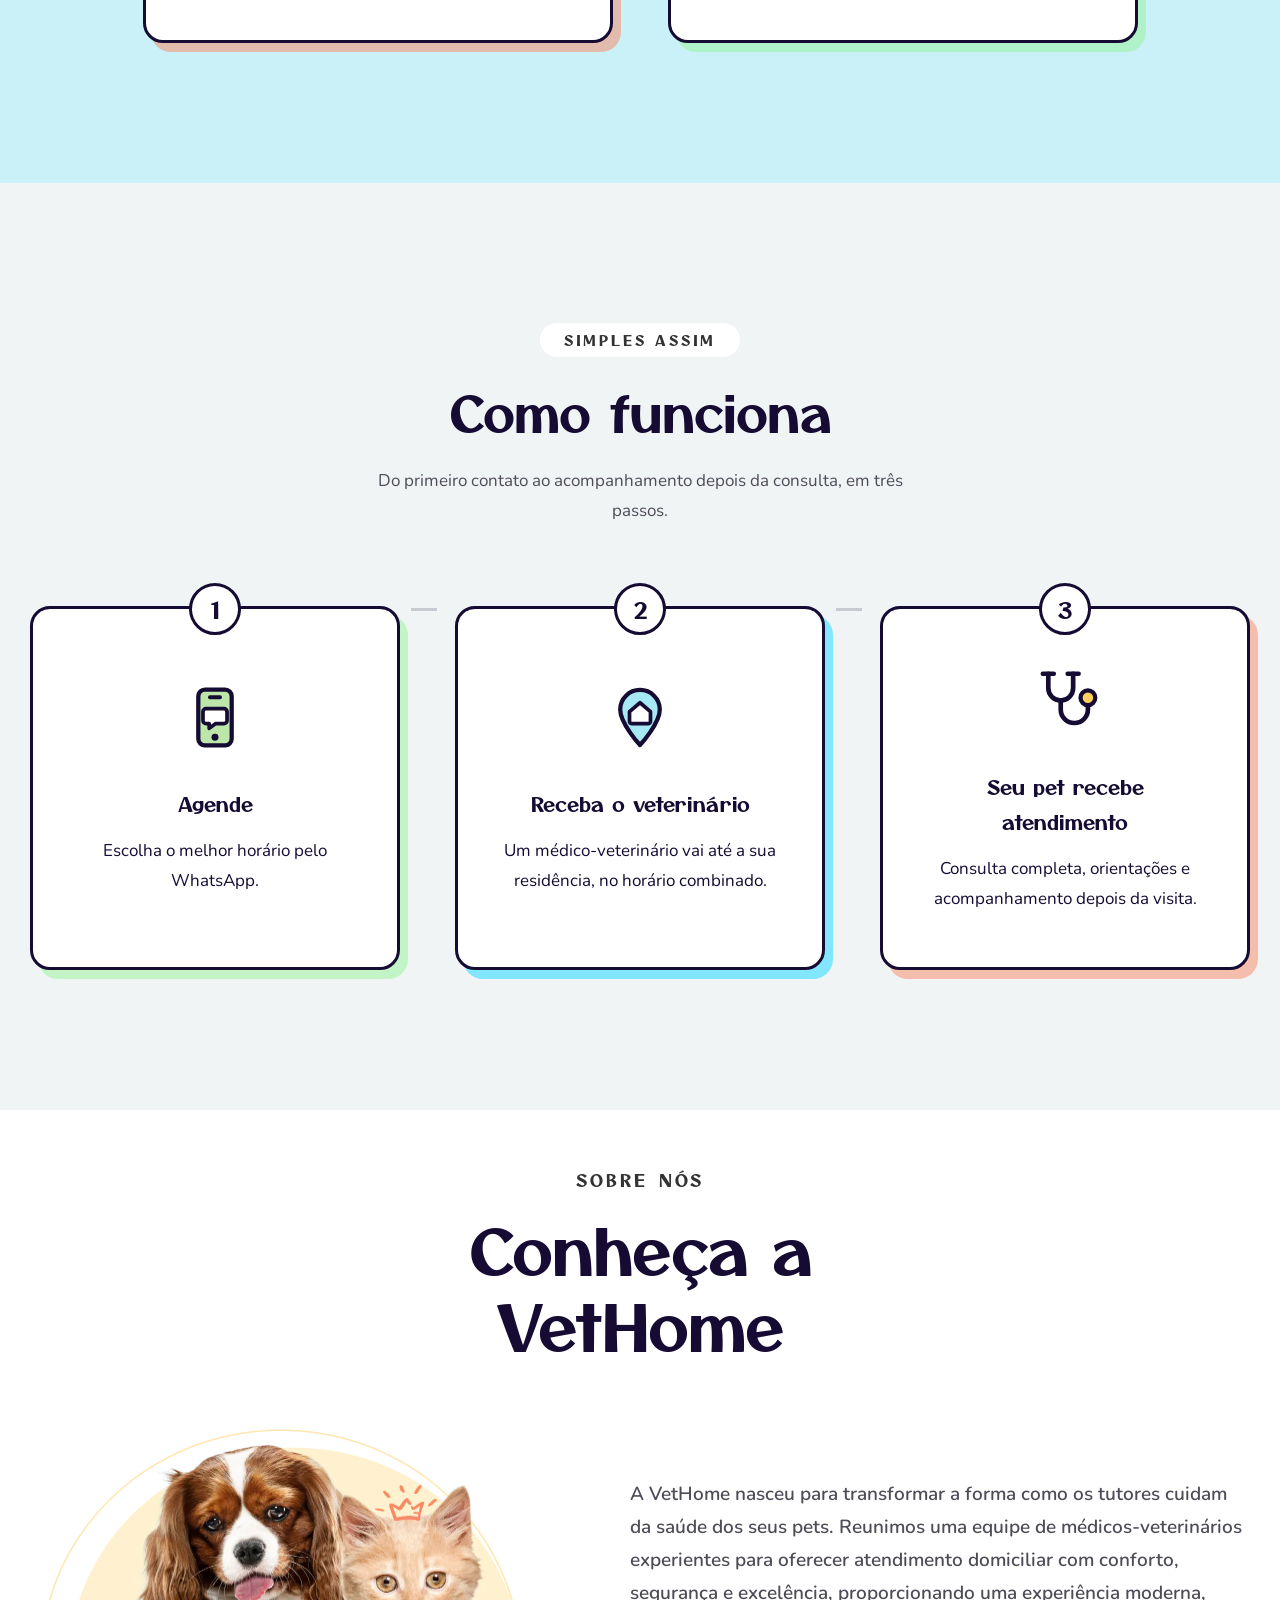
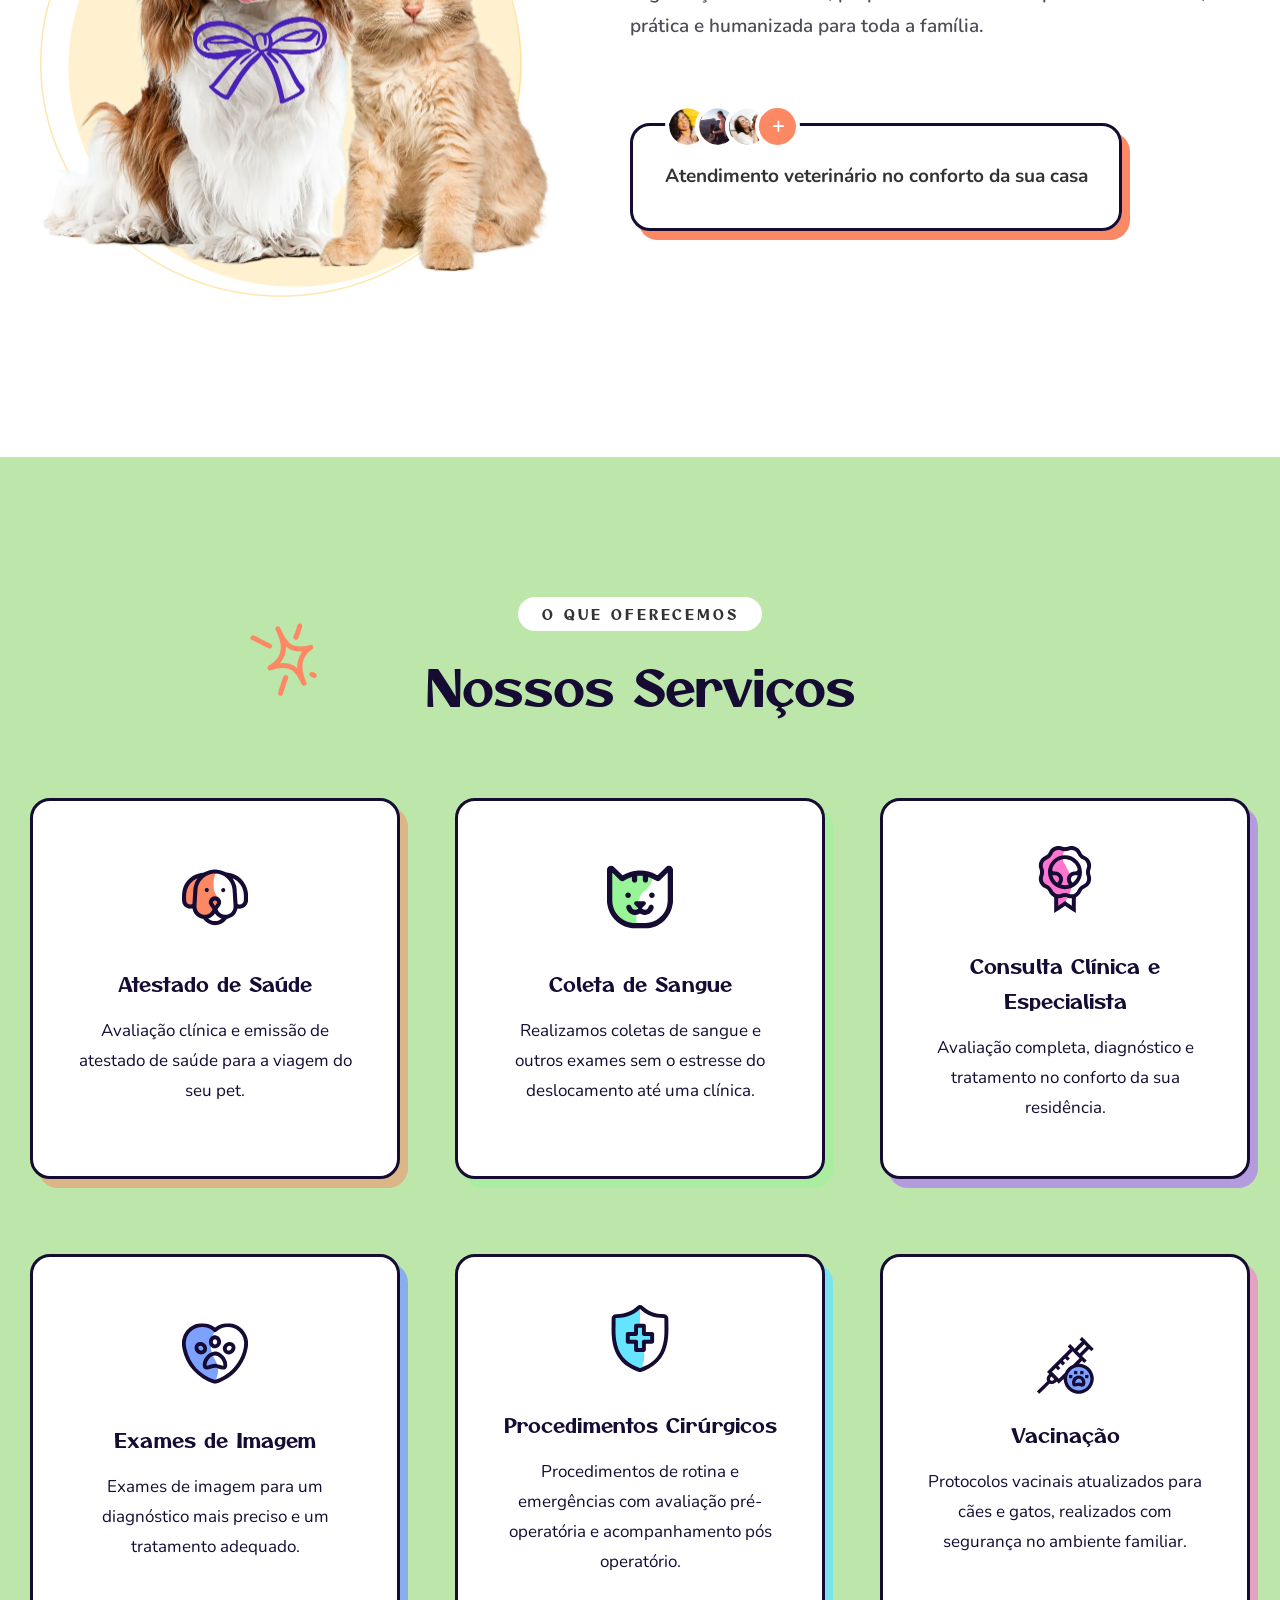
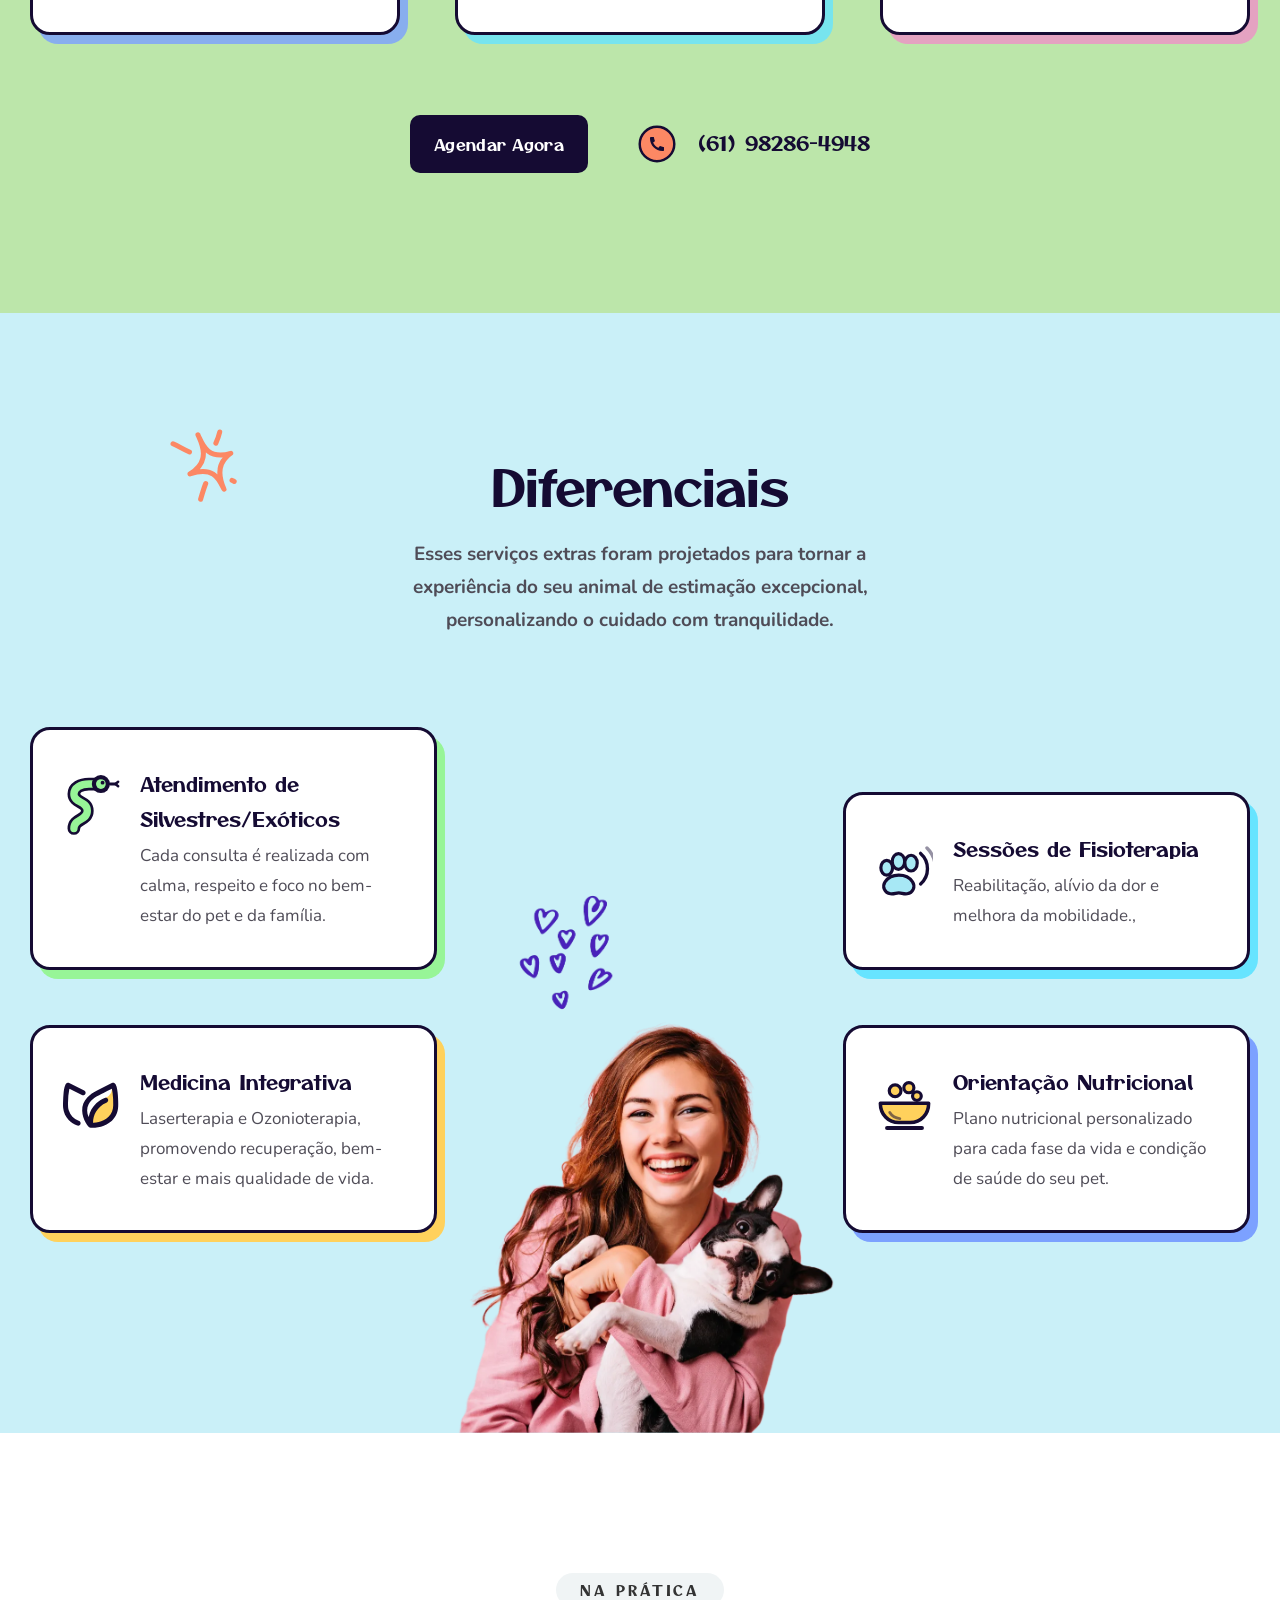
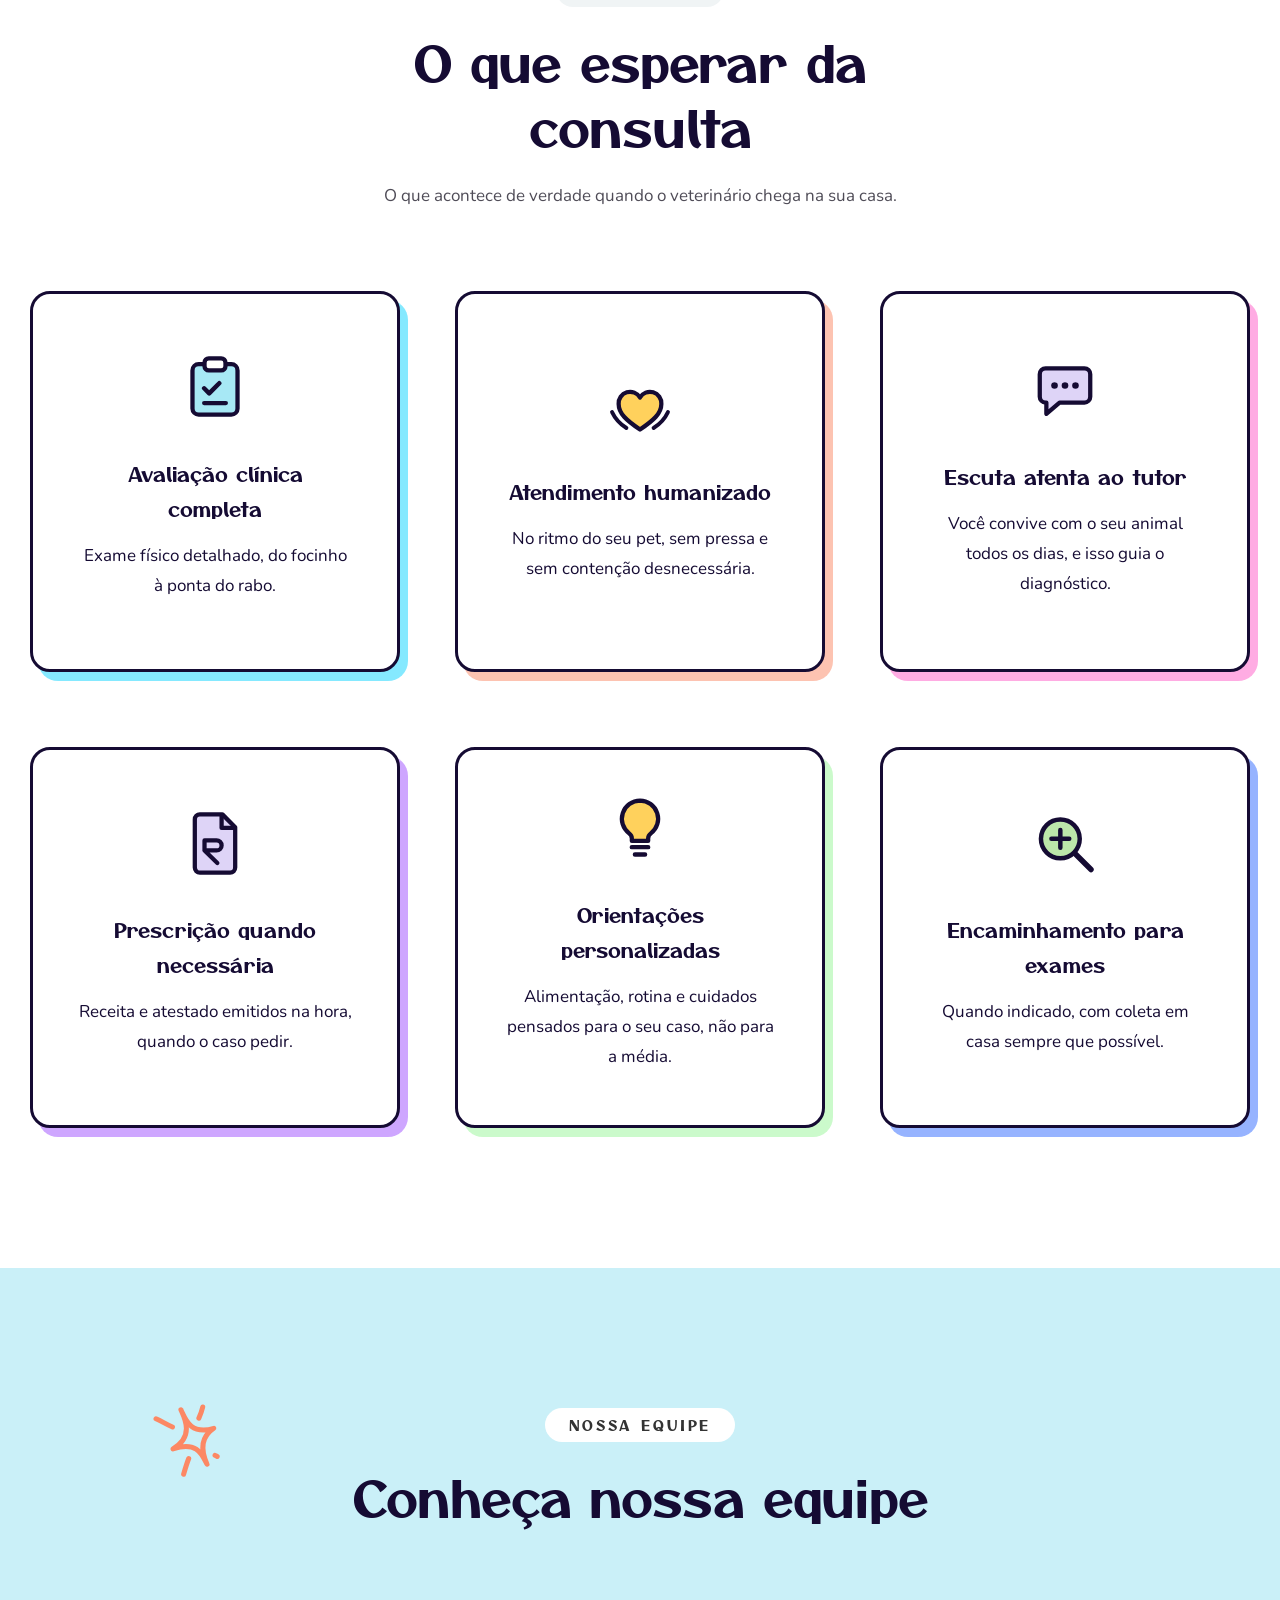
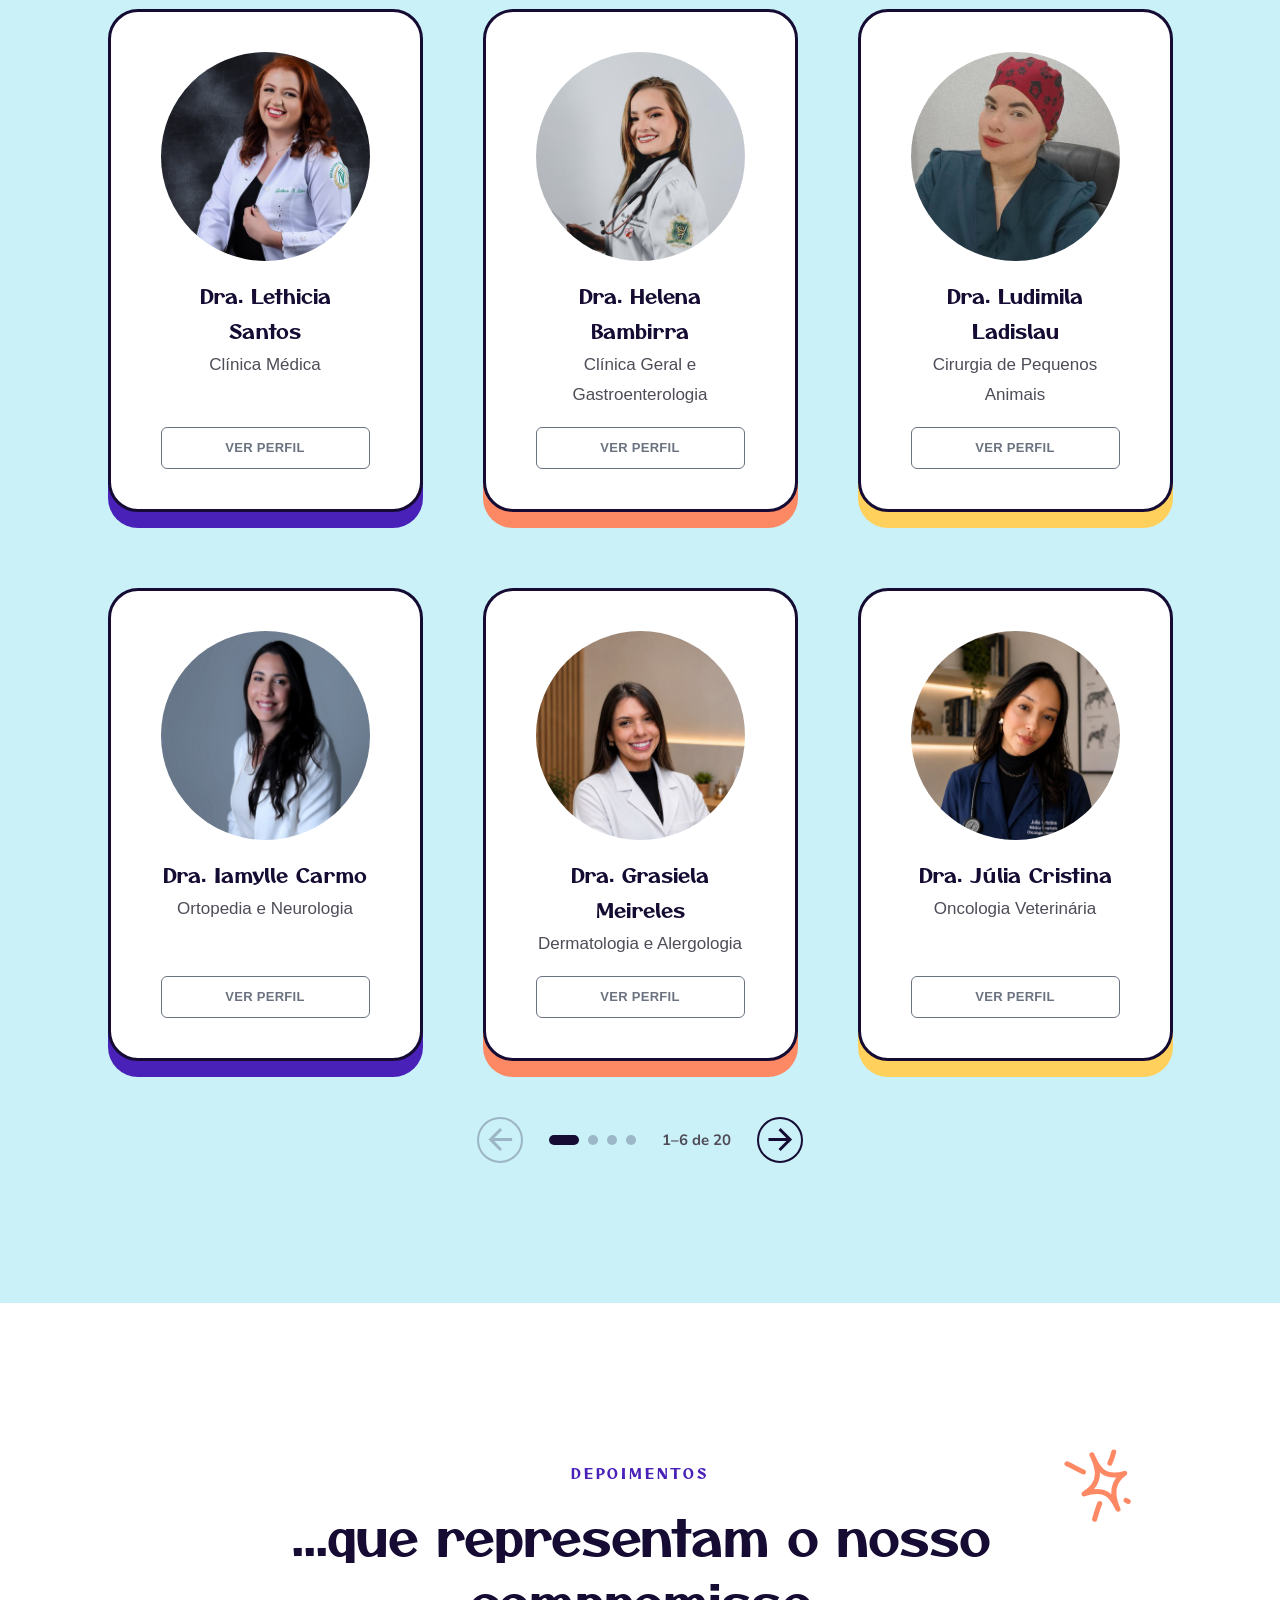
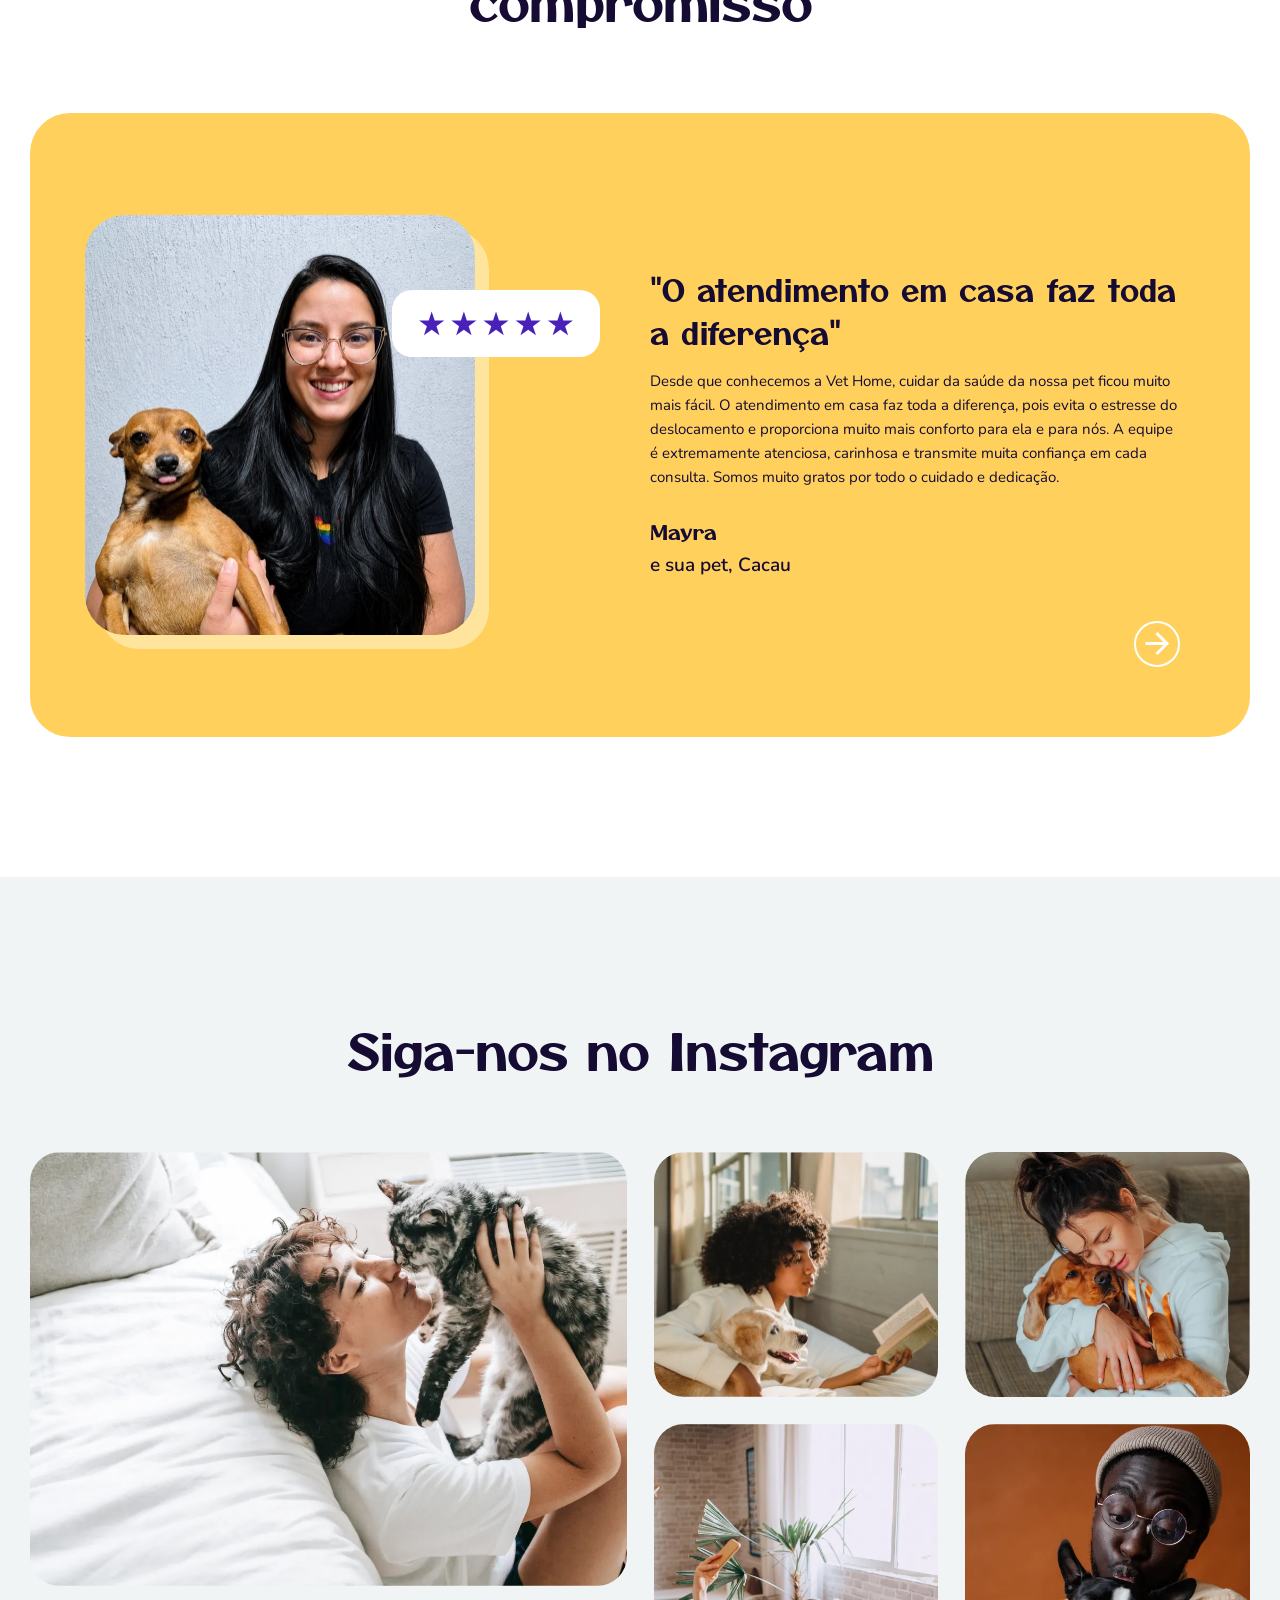
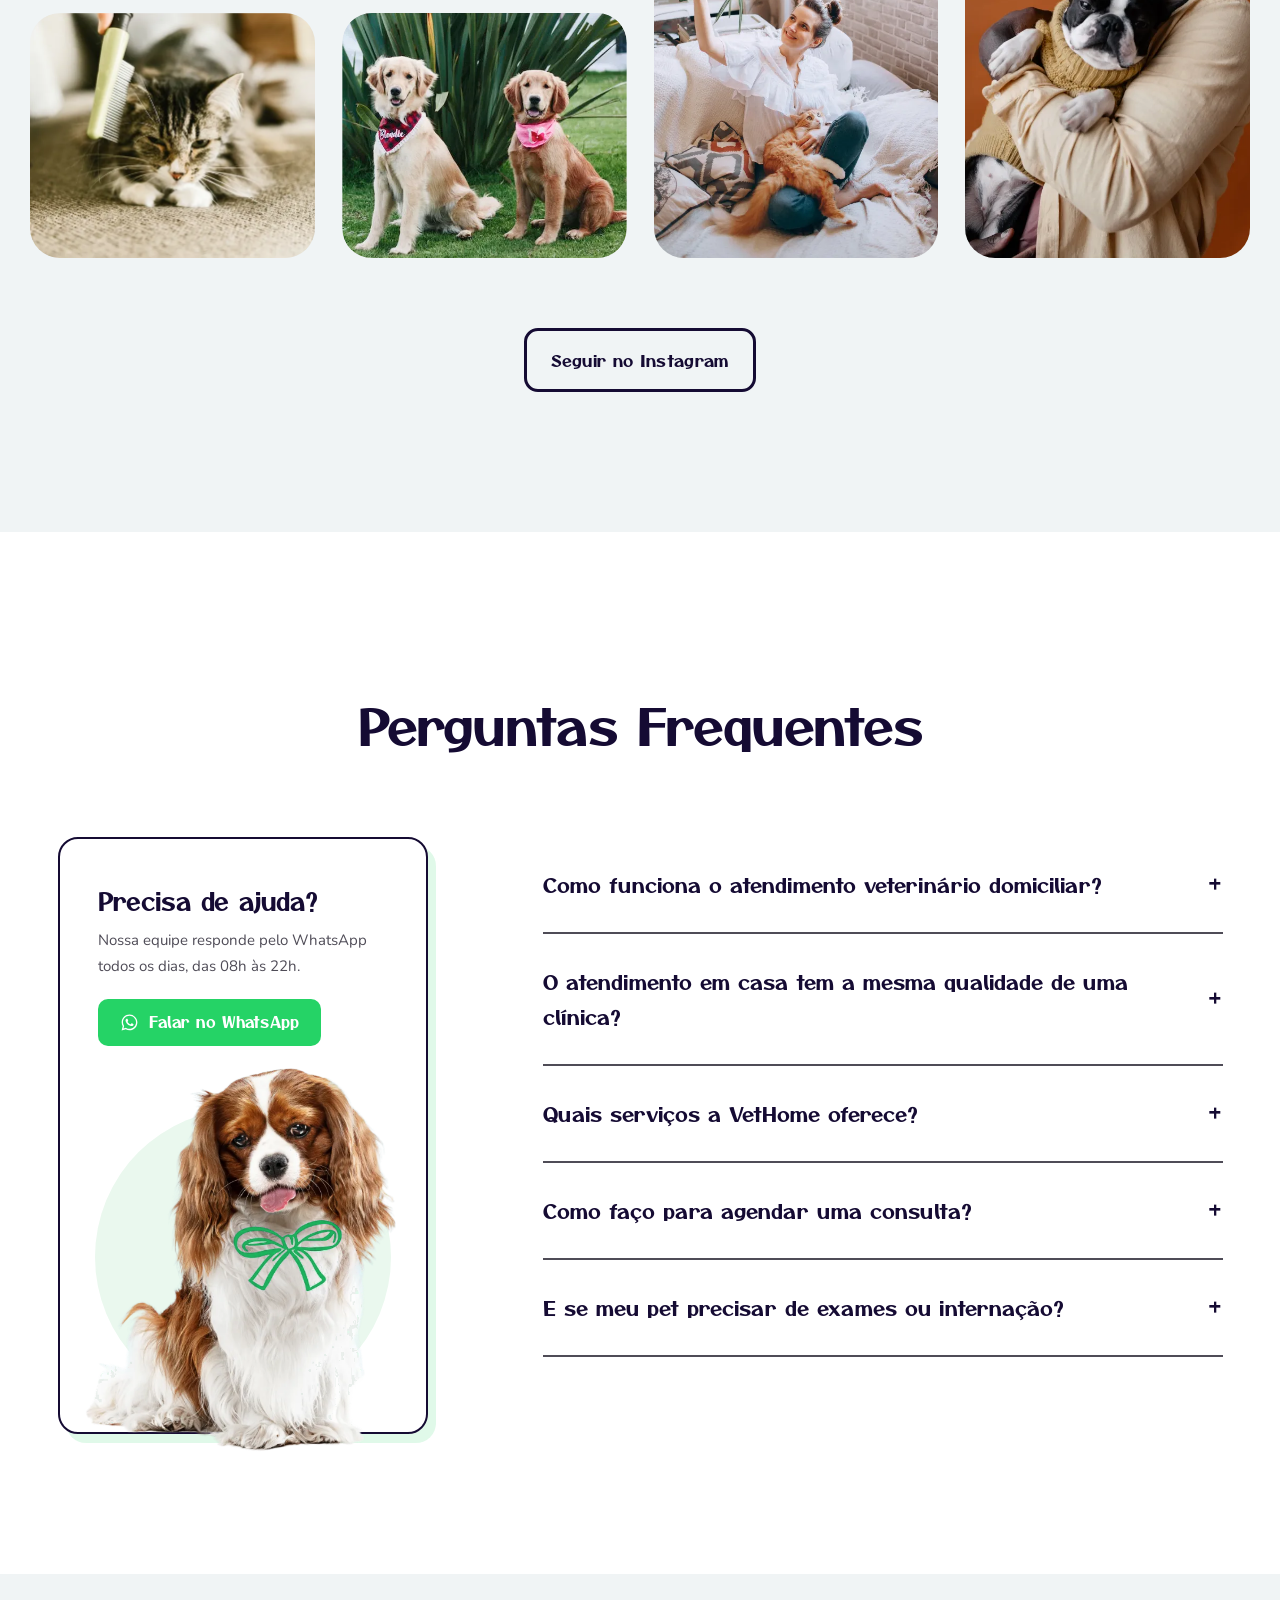
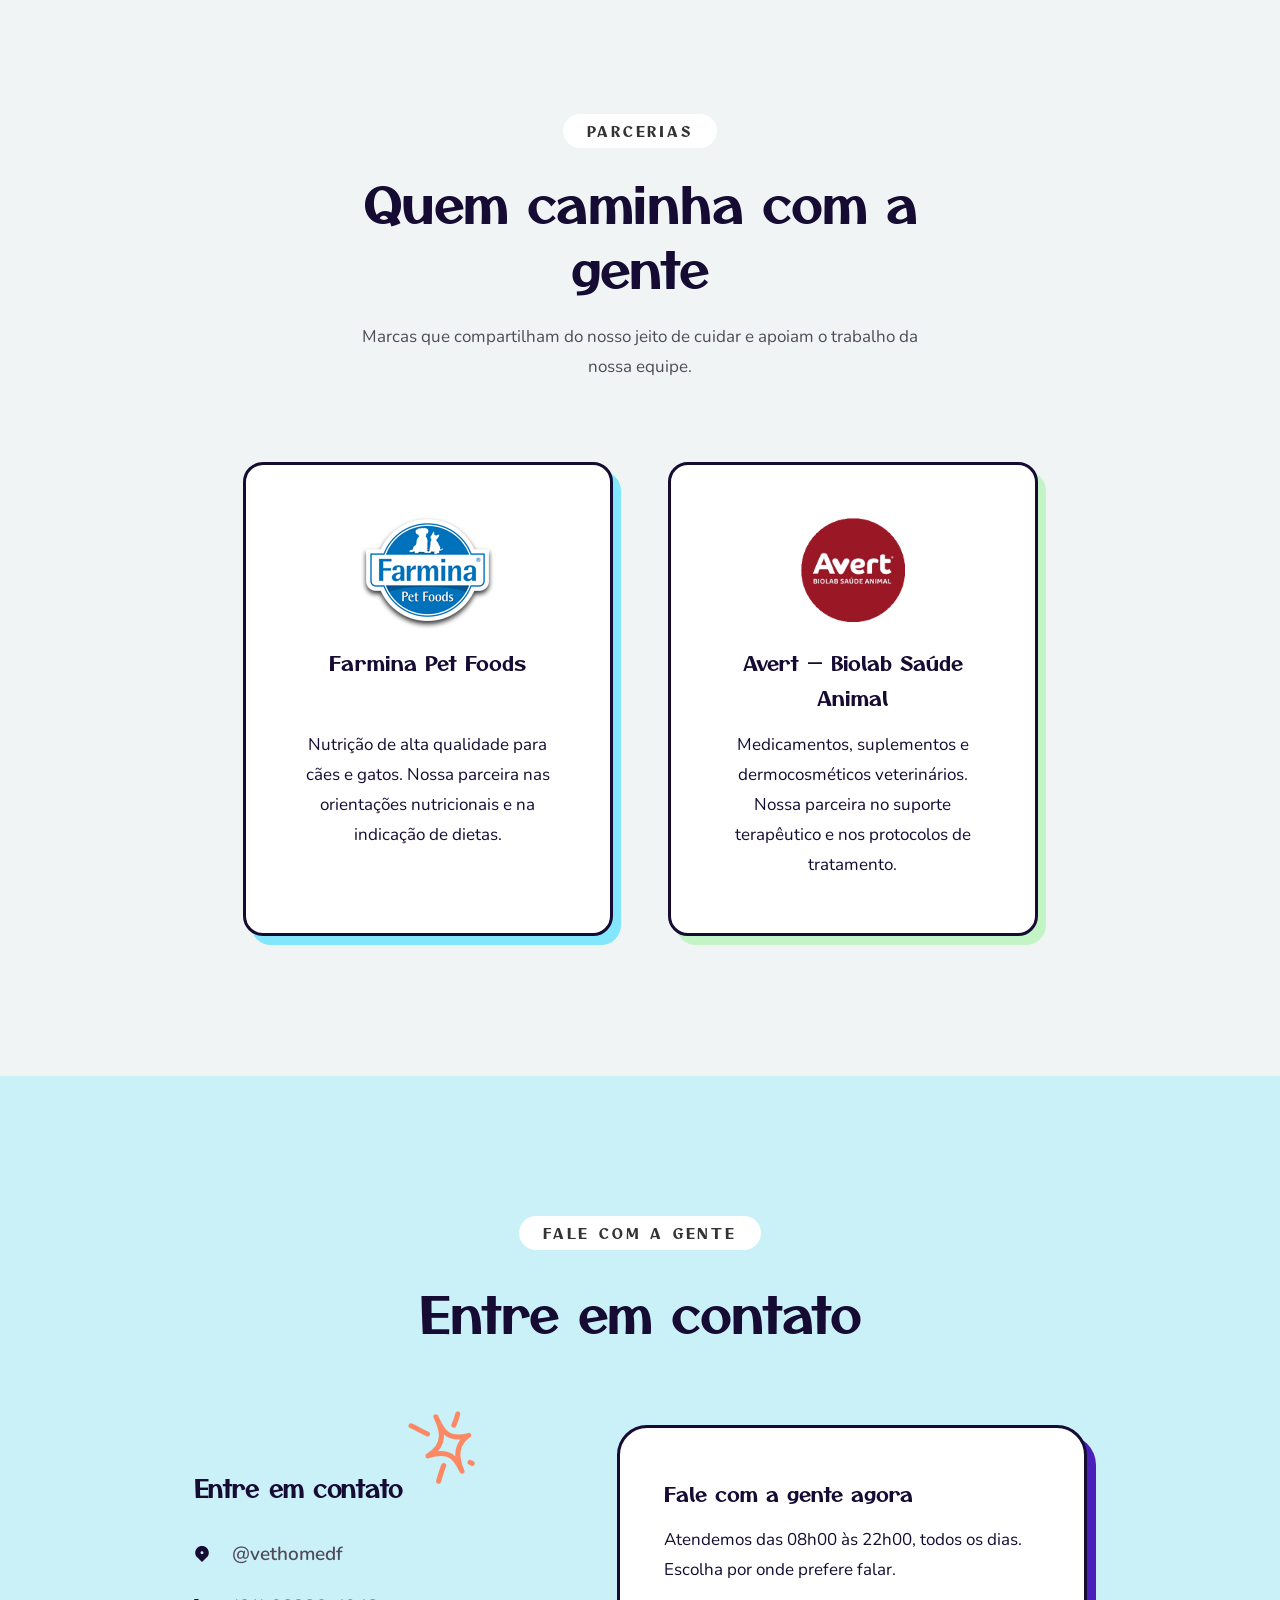
==== commit 9f0d5dda: "Link da logo funciona tambem no endereco do GitHub Pages O site publicado fica em /vethomev1/, entao" ====
--- a/site/index.html
+++ b/site/index.html
@@ -1,4 +1,4 @@
-<!DOCTYPE html><!-- Last Published: Tue Aug 04 2026 15:38:13 GMT+0000 (Coordinated Universal Time) --><html data-wf-page="6a5f7b1cd7d1481d2ef9ea24" data-wf-site="6a5f7b1ad7d1481d2ef9e9a2" data-wf-status="1" lang="pt-BR"><head><meta charset="utf-8"/><title>VetHome — Atendimento Veterinário a Domicílio em Brasília</title><meta content="Spend quality time with your pet, providing them with affection, attention, and positive reinforcement." name="description"/><meta content="VetHome &#8212; Atendimento Veterin&#225;rio a Domic&#237;lio em Bras&#237;lia" property="og:title"/><meta content="Spend quality time with your pet, providing them with affection, attention, and positive reinforcement." property="og:description"/><meta content="assets/64c675632cff33c4e4741b38_Hero_Image_Wrapper.webp" property="og:image"/><meta content="VetHome &#8212; Atendimento Veterin&#225;rio a Domic&#237;lio em Bras&#237;lia" name="twitter:title"/><meta content="Spend quality time with your pet, providing them with affection, attention, and positive reinforcement." name="twitter:description"/><meta content="assets/64c675632cff33c4e4741b38_Hero_Image_Wrapper.webp" name="twitter:image"/><meta property="og:type" content="website"/><meta content="summary_large_image" name="twitter:card"/><meta content="width=device-width, initial-scale=1" name="viewport"/><link href="css/template.css" rel="stylesheet" type="text/css"/><link href="https://fonts.googleapis.com" rel="preconnect"/><link href="https://fonts.gstatic.com" rel="preconnect" crossorigin="anonymous"/><script src="js/vendor/webfont.js" type="text/javascript"></script><script type="text/javascript">WebFont.load({  google: {    families: ["Nunito:400,500,600"]  }});</script><script type="text/javascript">!function(o,c){var n=c.documentElement,t=" w-mod-";n.className+=t+"js",("ontouchstart"in o||o.DocumentTouch&&c instanceof DocumentTouch)&&(n.className+=t+"touch")}(window,document);</script><link href="assets/favicon.ico" rel="shortcut icon" type="image/x-icon"/><link href="assets/webclip.png" rel="apple-touch-icon"/><link href="css/vethome.css" rel="stylesheet" type="text/css"/></head><body><div class="navbar-wrapper"><div data-w-id="b64050fb-33a9-2d16-f017-9319c18e2dc5" data-animation="over-right" data-collapse="medium" data-duration="400" data-easing="ease" data-easing2="ease" role="banner" class="navbar w-nav"><div class="nav-container"><a href="/" aria-current="page" class="brand w-nav-brand w--current"><img src="assets/logo-vethome.png" loading="lazy" alt="VetHome" class="logo"/></a><div class="overlay"></div><nav role="navigation" class="nav-menu w-nav-menu"><div class="nav-menu-wrapper"><a href="/" aria-current="page" class="nav-logo-wrapper w-inline-block w--current"><img src="assets/logo-vethome.png" loading="lazy" width="300" height="Auto" alt="" class="image"/><img src="assets/logo-vethome.png" loading="lazy" alt="VetHome" class="nav-logo-mobile"/></a><div class="nav-links-wrapper"><a href="#Service" class="navigation w-nav-link">Serviços</a><a href="#Feature" class="navigation w-nav-link">Diferenciais</a><a href="#Testimonial" class="navigation w-nav-link">Depoimentos</a><a href="#Our-Team" class="navigation w-nav-link">Nossa Equipe</a><a href="#FAQ" class="navigation w-nav-link">FAQ</a></div><div class="nav-buttons-wrapper"><a href="#Contact" class="primary-button dark-hover-effect w-button">AGENDAR AGORA</a></div></div></nav><div class="menu-button w-nav-button"><div class="menu-icon-wrapper"><img src="assets/6a5f7b1cd7d1481d2ef9ea88_menu_Icon.png" loading="lazy" alt="Menu Icon" class="menu-icon"/></div><div class="menu-animation"><div class="top-line"></div><div class="middle-line"></div><div class="bottom-line"></div></div></div></div><div class="shadow-bg-color"></div></div></div><section class="hero-section"><div class="w-layout-blockcontainer main-container w-container"><div class="hero-container"><div class="hero-text-wrapper"><h1 class="display">Atendimento Veterinário em Brasília</h1><div class="hero-para-wrapper"><p class="paragraph-big">Cuidado veterinário de qualidade no conforto da sua casa. Menos estresse para você e para o seu pet, com atendimento humanizado e horário agendado.</p></div><a href="tel:1234567890" class="phone-link hero w-inline-block"><img src="assets/6a5f7b1cd7d1481d2ef9ea6b_Team_Phone_Icon.svg" loading="lazy" alt="" class="phone-icon"/><div class="h6">Atendemos Brasília e regiões próximas.</div></a><a href="#Service" class="primary-button dark-hover-effect w-button">AGENDAR AGORA</a><img src="assets/6a5f7b1cd7d1481d2ef9ea4d_Decorative.svg" loading="lazy" alt="" class="decorative hero"/></div><div class="hero-image-wrapper"><img src="assets/hero-vethome.png" loading="lazy" sizes="(max-width: 767px) 100vw, (max-width: 991px) 728px, 940px" srcset="assets/hero-vethome-p-500.png 500w, assets/hero-vethome-p-800.png 800w, assets/hero-vethome-p-1080.png 1080w, assets/hero-vethome.png 1578w" alt="" class="hero-image"/></div></div></div></section><section class="service-section secao-porque"><div class="w-layout-blockcontainer main-container w-container"><div class="service-container"><div class="service-heading-wrapper"><div class="tag"><div class="upper-heading">Por que a VetHome</div></div><h3 class="h1">Por que escolher a VetHome?</h3><p class="paragraph dark-grey-color secao-sub">O cuidado de uma clínica, na segurança da casa onde o seu pet já se sente bem.</p></div><div class="service-blocks-wrapper"><div class="service-block shadow green-shadow"><img src="assets/ic/ic-casa.svg" loading="lazy" alt="" class="service-block-icon"/><h4 class="h6">Atendimento domiciliar</h4><p class="paragraph dark-font-color">Seu pet é atendido no conforto da sua casa.</p></div><div class="service-block shadow light-blue-shadow"><img src="assets/ic/ic-vet.svg" loading="lazy" alt="" class="service-block-icon"/><h4 class="h6">Veterinários qualificados</h4><p class="paragraph dark-font-color">Equipe formada por médicos-veterinários experientes e registrados no CRMV.</p></div><div class="service-block shadow orange-shadow"><img src="assets/ic/ic-coracao-maos.svg" loading="lazy" alt="" class="service-block-icon"/><h4 class="h6">Atendimento humanizado</h4><p class="paragraph dark-font-color">Consultas realizadas com calma, atenção e foco no bem-estar animal.</p></div><div class="service-block shadow light-purple-shadow"><img src="assets/ic/ic-calendario.svg" loading="lazy" alt="" class="service-block-icon"/><h4 class="h6">Agendamento rápido</h4><p class="paragraph dark-font-color">Agende facilmente pelo WhatsApp, sem fila e sem espera.</p></div><div class="service-block shadow violet-shadow"><img src="assets/ic/ic-patinha.svg" loading="lazy" alt="" class="service-block-icon"/><h4 class="h6">Menos estresse para o seu pet</h4><p class="paragraph dark-font-color">Sem deslocamentos, sem transporte e sem sala de espera.</p></div><div class="service-block shadow pink-shadow"><img src="assets/ic/ic-chat.svg" loading="lazy" alt="" class="service-block-icon"/><h4 class="h6">Suporte especializado</h4><p class="paragraph dark-font-color">Acompanhamento antes, durante e depois da consulta.</p></div></div></div></div></section><section id="Comparativo" class="service-section secao-comparativo"><div class="w-layout-blockcontainer main-container w-container"><div class="service-container"><div class="service-heading-wrapper"><div class="tag"><div class="upper-heading">Comparativo</div></div><h3 class="h1">A diferença que atender em casa faz</h3><p class="paragraph dark-grey-color secao-sub">Entenda o que muda quando o veterinário vai até o seu pet.</p></div><div class="comparativo-wrapper"><div class="comparativo-block shadow orange-shadow"><div class="comparativo-header"><span class="comparativo-selo antes" aria-hidden="true"></span><h4 class="h6">Atendimento tradicional</h4></div><ul class="comparativo-lista antes"><li>Estresse causado pelo deslocamento</li><li>Dificuldade de transporte dos animais</li><li>Tempo de espera em clínicas</li><li>Desconforto para pets idosos</li><li>Ambiente estranho para o pet</li><li>Agenda pouco flexível</li></ul></div><div class="comparativo-block shadow green-shadow"><div class="comparativo-header"><span class="comparativo-selo depois" aria-hidden="true"></span><h4 class="h6">Com a VetHome</h4></div><ul class="comparativo-lista depois"><li>Atendimento no conforto de casa</li><li>Zero deslocamento</li><li>Sem filas de espera</li><li>Ideal para pets com mobilidade reduzida</li><li>Ambiente familiar e tranquilo</li><li>Agendamento simplificado</li></ul></div></div></div></div></section><section class="service-section secao-como"><div class="w-layout-blockcontainer main-container w-container"><div class="service-container"><div class="service-heading-wrapper"><div class="tag"><div class="upper-heading">Simples assim</div></div><h3 class="h1">Como funciona</h3><p class="paragraph dark-grey-color secao-sub">Do primeiro contato ao acompanhamento depois da consulta, em três passos.</p></div><div class="service-blocks-wrapper passos-wrapper"><div class="service-block shadow green-shadow passo-block"><span class="passo-numero">1</span><img src="assets/ic/ic-celular.svg" loading="lazy" alt="" class="service-block-icon"/><h4 class="h6">Agende</h4><p class="paragraph dark-font-color">Escolha o melhor horário pelo WhatsApp.</p></div><div class="service-block shadow light-blue-shadow passo-block"><span class="passo-numero">2</span><img src="assets/ic/ic-mapa.svg" loading="lazy" alt="" class="service-block-icon"/><h4 class="h6">Receba o veterinário</h4><p class="paragraph dark-font-color">Um médico-veterinário vai até a sua residência, no horário combinado.</p></div><div class="service-block shadow orange-shadow passo-block"><span class="passo-numero">3</span><img src="assets/ic/ic-estetoscopio.svg" loading="lazy" alt="" class="service-block-icon"/><h4 class="h6">Seu pet recebe atendimento</h4><p class="paragraph dark-font-color">Consulta completa, orientações e acompanhamento depois da visita.</p></div></div></div></div></section><section class="about-section"><div class="w-layout-blockcontainer main-container w-container"><div class="about-container"><div class="upper-heading">Sobre nós</div><div class="about-heading-wrapper"><h2 class="h1">Conheça a VetHome</h2></div><div class="about-row"><div class="about-image-wrapper"><img src="assets/6a5f7b1cd7d1481d2ef9ea4e_About_Image.webp" loading="lazy" sizes="(max-width: 767px) 100vw, (max-width: 991px) 728px, 940px" srcset="assets/6a5f7b1cd7d1481d2ef9ea4e_About_Image-p-500.png 500w, assets/6a5f7b1cd7d1481d2ef9ea4e_About_Image-p-800.png 800w, assets/6a5f7b1cd7d1481d2ef9ea4e_About_Image.webp 1060w" alt="About Image
+<!DOCTYPE html><!-- Last Published: Tue Aug 04 2026 15:38:13 GMT+0000 (Coordinated Universal Time) --><html data-wf-page="6a5f7b1cd7d1481d2ef9ea24" data-wf-site="6a5f7b1ad7d1481d2ef9e9a2" data-wf-status="1" lang="pt-BR"><head><meta charset="utf-8"/><title>VetHome — Atendimento Veterinário a Domicílio em Brasília</title><meta content="Spend quality time with your pet, providing them with affection, attention, and positive reinforcement." name="description"/><meta content="VetHome &#8212; Atendimento Veterin&#225;rio a Domic&#237;lio em Bras&#237;lia" property="og:title"/><meta content="Spend quality time with your pet, providing them with affection, attention, and positive reinforcement." property="og:description"/><meta content="assets/64c675632cff33c4e4741b38_Hero_Image_Wrapper.webp" property="og:image"/><meta content="VetHome &#8212; Atendimento Veterin&#225;rio a Domic&#237;lio em Bras&#237;lia" name="twitter:title"/><meta content="Spend quality time with your pet, providing them with affection, attention, and positive reinforcement." name="twitter:description"/><meta content="assets/64c675632cff33c4e4741b38_Hero_Image_Wrapper.webp" name="twitter:image"/><meta property="og:type" content="website"/><meta content="summary_large_image" name="twitter:card"/><meta content="width=device-width, initial-scale=1" name="viewport"/><link href="css/template.css" rel="stylesheet" type="text/css"/><link href="https://fonts.googleapis.com" rel="preconnect"/><link href="https://fonts.gstatic.com" rel="preconnect" crossorigin="anonymous"/><script src="js/vendor/webfont.js" type="text/javascript"></script><script type="text/javascript">WebFont.load({  google: {    families: ["Nunito:400,500,600"]  }});</script><script type="text/javascript">!function(o,c){var n=c.documentElement,t=" w-mod-";n.className+=t+"js",("ontouchstart"in o||o.DocumentTouch&&c instanceof DocumentTouch)&&(n.className+=t+"touch")}(window,document);</script><link href="assets/favicon.ico" rel="shortcut icon" type="image/x-icon"/><link href="assets/webclip.png" rel="apple-touch-icon"/><link href="css/vethome.css" rel="stylesheet" type="text/css"/></head><body><div class="navbar-wrapper"><div data-w-id="b64050fb-33a9-2d16-f017-9319c18e2dc5" data-animation="over-right" data-collapse="medium" data-duration="400" data-easing="ease" data-easing2="ease" role="banner" class="navbar w-nav"><div class="nav-container"><a href="index.html" aria-current="page" class="brand w-nav-brand w--current"><img src="assets/logo-vethome.png" loading="lazy" alt="VetHome" class="logo"/></a><div class="overlay"></div><nav role="navigation" class="nav-menu w-nav-menu"><div class="nav-menu-wrapper"><a href="index.html" aria-current="page" class="nav-logo-wrapper w-inline-block w--current"><img src="assets/logo-vethome.png" loading="lazy" width="300" height="Auto" alt="" class="image"/><img src="assets/logo-vethome.png" loading="lazy" alt="VetHome" class="nav-logo-mobile"/></a><div class="nav-links-wrapper"><a href="#Service" class="navigation w-nav-link">Serviços</a><a href="#Feature" class="navigation w-nav-link">Diferenciais</a><a href="#Testimonial" class="navigation w-nav-link">Depoimentos</a><a href="#Our-Team" class="navigation w-nav-link">Nossa Equipe</a><a href="#FAQ" class="navigation w-nav-link">FAQ</a></div><div class="nav-buttons-wrapper"><a href="#Contact" class="primary-button dark-hover-effect w-button">AGENDAR AGORA</a></div></div></nav><div class="menu-button w-nav-button"><div class="menu-icon-wrapper"><img src="assets/6a5f7b1cd7d1481d2ef9ea88_menu_Icon.png" loading="lazy" alt="Menu Icon" class="menu-icon"/></div><div class="menu-animation"><div class="top-line"></div><div class="middle-line"></div><div class="bottom-line"></div></div></div></div><div class="shadow-bg-color"></div></div></div><section class="hero-section"><div class="w-layout-blockcontainer main-container w-container"><div class="hero-container"><div class="hero-text-wrapper"><h1 class="display">Atendimento Veterinário em Brasília</h1><div class="hero-para-wrapper"><p class="paragraph-big">Cuidado veterinário de qualidade no conforto da sua casa. Menos estresse para você e para o seu pet, com atendimento humanizado e horário agendado.</p></div><a href="tel:1234567890" class="phone-link hero w-inline-block"><img src="assets/6a5f7b1cd7d1481d2ef9ea6b_Team_Phone_Icon.svg" loading="lazy" alt="" class="phone-icon"/><div class="h6">Atendemos Brasília e regiões próximas.</div></a><a href="#Service" class="primary-button dark-hover-effect w-button">AGENDAR AGORA</a><img src="assets/6a5f7b1cd7d1481d2ef9ea4d_Decorative.svg" loading="lazy" alt="" class="decorative hero"/></div><div class="hero-image-wrapper"><img src="assets/hero-vethome.png" loading="lazy" sizes="(max-width: 767px) 100vw, (max-width: 991px) 728px, 940px" srcset="assets/hero-vethome-p-500.png 500w, assets/hero-vethome-p-800.png 800w, assets/hero-vethome-p-1080.png 1080w, assets/hero-vethome.png 1578w" alt="" class="hero-image"/></div></div></div></section><section class="service-section secao-porque"><div class="w-layout-blockcontainer main-container w-container"><div class="service-container"><div class="service-heading-wrapper"><div class="tag"><div class="upper-heading">Por que a VetHome</div></div><h3 class="h1">Por que escolher a VetHome?</h3><p class="paragraph dark-grey-color secao-sub">O cuidado de uma clínica, na segurança da casa onde o seu pet já se sente bem.</p></div><div class="service-blocks-wrapper"><div class="service-block shadow green-shadow"><img src="assets/ic/ic-casa.svg" loading="lazy" alt="" class="service-block-icon"/><h4 class="h6">Atendimento domiciliar</h4><p class="paragraph dark-font-color">Seu pet é atendido no conforto da sua casa.</p></div><div class="service-block shadow light-blue-shadow"><img src="assets/ic/ic-vet.svg" loading="lazy" alt="" class="service-block-icon"/><h4 class="h6">Veterinários qualificados</h4><p class="paragraph dark-font-color">Equipe formada por médicos-veterinários experientes e registrados no CRMV.</p></div><div class="service-block shadow orange-shadow"><img src="assets/ic/ic-coracao-maos.svg" loading="lazy" alt="" class="service-block-icon"/><h4 class="h6">Atendimento humanizado</h4><p class="paragraph dark-font-color">Consultas realizadas com calma, atenção e foco no bem-estar animal.</p></div><div class="service-block shadow light-purple-shadow"><img src="assets/ic/ic-calendario.svg" loading="lazy" alt="" class="service-block-icon"/><h4 class="h6">Agendamento rápido</h4><p class="paragraph dark-font-color">Agende facilmente pelo WhatsApp, sem fila e sem espera.</p></div><div class="service-block shadow violet-shadow"><img src="assets/ic/ic-patinha.svg" loading="lazy" alt="" class="service-block-icon"/><h4 class="h6">Menos estresse para o seu pet</h4><p class="paragraph dark-font-color">Sem deslocamentos, sem transporte e sem sala de espera.</p></div><div class="service-block shadow pink-shadow"><img src="assets/ic/ic-chat.svg" loading="lazy" alt="" class="service-block-icon"/><h4 class="h6">Suporte especializado</h4><p class="paragraph dark-font-color">Acompanhamento antes, durante e depois da consulta.</p></div></div></div></div></section><section id="Comparativo" class="service-section secao-comparativo"><div class="w-layout-blockcontainer main-container w-container"><div class="service-container"><div class="service-heading-wrapper"><div class="tag"><div class="upper-heading">Comparativo</div></div><h3 class="h1">A diferença que atender em casa faz</h3><p class="paragraph dark-grey-color secao-sub">Entenda o que muda quando o veterinário vai até o seu pet.</p></div><div class="comparativo-wrapper"><div class="comparativo-block shadow orange-shadow"><div class="comparativo-header"><span class="comparativo-selo antes" aria-hidden="true"></span><h4 class="h6">Atendimento tradicional</h4></div><ul class="comparativo-lista antes"><li>Estresse causado pelo deslocamento</li><li>Dificuldade de transporte dos animais</li><li>Tempo de espera em clínicas</li><li>Desconforto para pets idosos</li><li>Ambiente estranho para o pet</li><li>Agenda pouco flexível</li></ul></div><div class="comparativo-block shadow green-shadow"><div class="comparativo-header"><span class="comparativo-selo depois" aria-hidden="true"></span><h4 class="h6">Com a VetHome</h4></div><ul class="comparativo-lista depois"><li>Atendimento no conforto de casa</li><li>Zero deslocamento</li><li>Sem filas de espera</li><li>Ideal para pets com mobilidade reduzida</li><li>Ambiente familiar e tranquilo</li><li>Agendamento simplificado</li></ul></div></div></div></div></section><section class="service-section secao-como"><div class="w-layout-blockcontainer main-container w-container"><div class="service-container"><div class="service-heading-wrapper"><div class="tag"><div class="upper-heading">Simples assim</div></div><h3 class="h1">Como funciona</h3><p class="paragraph dark-grey-color secao-sub">Do primeiro contato ao acompanhamento depois da consulta, em três passos.</p></div><div class="service-blocks-wrapper passos-wrapper"><div class="service-block shadow green-shadow passo-block"><span class="passo-numero">1</span><img src="assets/ic/ic-celular.svg" loading="lazy" alt="" class="service-block-icon"/><h4 class="h6">Agende</h4><p class="paragraph dark-font-color">Escolha o melhor horário pelo WhatsApp.</p></div><div class="service-block shadow light-blue-shadow passo-block"><span class="passo-numero">2</span><img src="assets/ic/ic-mapa.svg" loading="lazy" alt="" class="service-block-icon"/><h4 class="h6">Receba o veterinário</h4><p class="paragraph dark-font-color">Um médico-veterinário vai até a sua residência, no horário combinado.</p></div><div class="service-block shadow orange-shadow passo-block"><span class="passo-numero">3</span><img src="assets/ic/ic-estetoscopio.svg" loading="lazy" alt="" class="service-block-icon"/><h4 class="h6">Seu pet recebe atendimento</h4><p class="paragraph dark-font-color">Consulta completa, orientações e acompanhamento depois da visita.</p></div></div></div></div></section><section class="about-section"><div class="w-layout-blockcontainer main-container w-container"><div class="about-container"><div class="upper-heading">Sobre nós</div><div class="about-heading-wrapper"><h2 class="h1">Conheça a VetHome</h2></div><div class="about-row"><div class="about-image-wrapper"><img src="assets/6a5f7b1cd7d1481d2ef9ea4e_About_Image.webp" loading="lazy" sizes="(max-width: 767px) 100vw, (max-width: 991px) 728px, 940px" srcset="assets/6a5f7b1cd7d1481d2ef9ea4e_About_Image-p-500.png 500w, assets/6a5f7b1cd7d1481d2ef9ea4e_About_Image-p-800.png 800w, assets/6a5f7b1cd7d1481d2ef9ea4e_About_Image.webp 1060w" alt="About Image
 " class="about-image"/></div><div class="about-text-wrapper"><p class="paragraph-big">A VetHome nasceu para transformar a forma como os tutores cuidam da saúde dos seus pets. Reunimos uma equipe de médicos-veterinários experientes para oferecer atendimento domiciliar com conforto, segurança e excelência, proporcionando uma experiência moderna, prática e humanizada para toda a família.</p><div class="about-text shadow orange-shadow"><div class="clients-profile-wrapper"><img src="assets/6a5f7b1cd7d1481d2ef9ea5c_Mask_group.webp" loading="lazy" alt="Client Image" class="client-profile"/><img src="assets/6a5f7b1cd7d1481d2ef9ea5a_Mask_group-1.webp" loading="lazy" alt="Client Image" class="client-profile"/><img src="assets/6a5f7b1cd7d1481d2ef9ea5b_Mask_group-2.webp" loading="lazy" alt="Client Image" class="client-profile"/><div class="client-profile with-bg-color"><img src="assets/6a5f7b1cd7d1481d2ef9ea5d_Plus_Icon.svg" loading="lazy" alt="plus icon" class="plus-icon"/></div></div><div class="paragraph-big"><strong>Atendimento veterinário no conforto da sua casa</strong></div></div></div></div></div></div><div id="About-us" class="anchor-div"></div></section><section class="service-section"><div class="w-layout-blockcontainer main-container w-container"><div class="service-container"><div class="service-heading-wrapper"><div class="tag"><div class="upper-heading">O que oferecemos</div></div><h3 class="h1">Nossos Serviços</h3><img src="assets/6a5f7b1cd7d1481d2ef9ea4d_Decorative.svg" loading="lazy" alt="" class="decorative service"/></div><div class="service-blocks-wrapper"><div class="service-block shadow orange-shadow"><img src="assets/6a5f7b1cd7d1481d2ef9ea4f_Group_40287.svg" loading="lazy" alt="Service icon" class="service-block-icon"/><h4 class="h6">Atestado de Saúde</h4><p class="paragraph dark-font-color">Avaliação clínica e emissão de atestado de saúde para a viagem do seu pet.</p></div><div class="service-block shadow green-shadow"><img src="assets/6a5f7b1cd7d1481d2ef9ea52_Group_40286.svg" loading="lazy" alt="Service icon" class="service-block-icon"/><h4 class="h6">Coleta de Sangue</h4><p class="paragraph dark-font-color">Realizamos coletas de sangue e outros exames sem o estresse do deslocamento até uma clínica.</p></div><div class="service-block shadow light-purple-shadow"><img src="assets/6a5f7b1cd7d1481d2ef9ea50_Group_40290.svg" loading="lazy" alt="Service icon" class="service-block-icon"/><h4 class="h6">Consulta Clínica e Especialista</h4><p class="paragraph dark-font-color">Avaliação completa, diagnóstico e tratamento no conforto da sua residência.</p></div><div class="service-block shadow violet-shadow"><img src="assets/6a5f7b1cd7d1481d2ef9ea55_Layer_1.svg" loading="lazy" alt="Service icon" class="service-block-icon"/><h4 class="h6">Exames de Imagem</h4><p class="paragraph dark-font-color">Exames de imagem para um diagnóstico mais preciso e um tratamento adequado.</p></div><div class="service-block shadow light-blue-shadow"><img src="assets/6a5f7b1cd7d1481d2ef9ea51_Group_40291.svg" loading="lazy" alt="Service icon" class="service-block-icon"/><h4 class="h6">Procedimentos Cirúrgicos</h4><p class="paragraph dark-font-color">Procedimentos de rotina e emergências com avaliação pré-operatória e acompanhamento pós operatório.</p></div><div class="service-block shadow pink-shadow"><img src="assets/6a5f7b1cd7d1481d2ef9ea61_Group_40370.svg" loading="lazy" alt="feature icon" class="feature-block-icon"/><h4 class="h6">Vacinação</h4><p class="paragraph dark-font-color">Protocolos vacinais atualizados para cães e gatos, realizados com segurança no ambiente familiar.</p></div></div><div class="btn-and-link-wrapper"><a href="#Contact" class="primary-button dark white-hover-effect w-button">Agendar Agora</a><a href="tel:1234567890" class="phone-link service w-inline-block"><img src="assets/6a5f7b1cd7d1481d2ef9ea56_Orange_Phone_Icon.svg" loading="lazy" alt="phone icon" class="phone-icon"/><div class="h6">(61) 98286-4948</div></a></div></div></div><div id="Service" class="anchor-div"></div></section><section class="feature-section"><div class="w-layout-blockcontainer main-container w-container"><div class="feature-container"><div class="feature-heading-wrapper"><h3 class="h1">Diferenciais</h3><p class="paragraph-big"><strong>Esses serviços extras foram projetados para tornar a experiência do seu animal de estimação excepcional, personalizando o cuidado com tranquilidade.</strong></p><img src="assets/6a5f7b1cd7d1481d2ef9ea4d_Decorative.svg" loading="lazy" alt="" class="decorative feature"/></div><div class="feature-blocks-wrapper"><div class="feature-block-column"><div class="feature-block shadow green-shadow"><img src="assets/icone-silvestres.svg" loading="lazy" alt="feature icon" class="feature-block-icon"/><div class="feature-block-text"><h4 class="h6">Atendimento de Silvestres/Exóticos</h4><p class="paragraph">Cada consulta é realizada com calma, respeito e foco no bem-estar do pet e da família.</p></div></div><div class="feature-block shadow yellow-shadow"><img src="assets/6a5f7b1cd7d1481d2ef9ea5f_Group_40365.svg" loading="lazy" alt="feature icon" class="feature-block-icon"/><div class="feature-block-text"><h4 class="h6">Medicina Integrativa</h4><p class="paragraph">Laserterapia e Ozonioterapia, promovendo recuperação, bem-estar e mais qualidade de vida.</p></div></div></div><div class="feature-image-wrapper"><img src="assets/6a5f7b1cd7d1481d2ef9ea5e_Feature_Image.webp" loading="lazy" sizes="100vw" srcset="assets/6a5f7b1cd7d1481d2ef9ea5e_Feature_Image-p-500.png 500w, assets/6a5f7b1cd7d1481d2ef9ea5e_Feature_Image-p-800.png 800w, assets/6a5f7b1cd7d1481d2ef9ea5e_Feature_Image.webp 907w" alt="feature image" class="feature-image"/></div><div class="feature-block-column"><div class="feature-block shadow blue-shadow"><img src="assets/icone-fisioterapia.svg" loading="lazy" alt="feature icon" class="feature-block-icon"/><div class="feature-block-text"><h4 class="h6">Sessões de Fisioterapia</h4><p class="paragraph">Reabilitação, alívio da dor e melhora da mobilidade., </p></div></div><div class="feature-block shadow violet-shadow"><img src="assets/icone-nutricao.svg" loading="lazy" alt="feature icon" class="feature-block-icon"/><div class="feature-block-text"><h4 class="h6">Orientação Nutricional</h4><p class="paragraph">Plano nutricional personalizado para cada fase da vida e condição de saúde do seu pet.</p></div></div></div></div></div></div><div id="Feature" class="anchor-div"></div></section><section class="service-section secao-esperar"><div class="w-layout-blockcontainer main-container w-container"><div class="service-container"><div class="service-heading-wrapper"><div class="tag"><div class="upper-heading">Na prática</div></div><h3 class="h1">O que esperar da consulta</h3><p class="paragraph dark-grey-color secao-sub">O que acontece de verdade quando o veterinário chega na sua casa.</p></div><div class="service-blocks-wrapper"><div class="service-block shadow light-blue-shadow"><img src="assets/ic/ic-prancheta.svg" loading="lazy" alt="" class="service-block-icon"/><h4 class="h6">Avaliação clínica completa</h4><p class="paragraph dark-font-color">Exame físico detalhado, do focinho à ponta do rabo.</p></div><div class="service-block shadow orange-shadow"><img src="assets/ic/ic-coracao-maos.svg" loading="lazy" alt="" class="service-block-icon"/><h4 class="h6">Atendimento humanizado</h4><p class="paragraph dark-font-color">No ritmo do seu pet, sem pressa e sem contenção desnecessária.</p></div><div class="service-block shadow pink-shadow"><img src="assets/ic/ic-chat.svg" loading="lazy" alt="" class="service-block-icon"/><h4 class="h6">Escuta atenta ao tutor</h4><p class="paragraph dark-font-color">Você convive com o seu animal todos os dias, e isso guia o diagnóstico.</p></div><div class="service-block shadow light-purple-shadow"><img src="assets/ic/ic-receita.svg" loading="lazy" alt="" class="service-block-icon"/><h4 class="h6">Prescrição quando necessária</h4><p class="paragraph dark-font-color">Receita e atestado emitidos na hora, quando o caso pedir.</p></div><div class="service-block shadow green-shadow"><img src="assets/ic/ic-lampada.svg" loading="lazy" alt="" class="service-block-icon"/><h4 class="h6">Orientações personalizadas</h4><p class="paragraph dark-font-color">Alimentação, rotina e cuidados pensados para o seu caso, não para a média.</p></div><div class="service-block shadow violet-shadow"><img src="assets/ic/ic-lupa-exame.svg" loading="lazy" alt="" class="service-block-icon"/><h4 class="h6">Encaminhamento para exames</h4><p class="paragraph dark-font-color">Quando indicado, com coleta em casa sempre que possível.</p></div></div></div></div></section><section class="team-member-section"><div class="w-layout-blockcontainer main-container w-container"><div class="team-member-container"><div class="team-heading-wrapper"><div class="tag"><div class="upper-heading">NOSSA EQUIPE</div></div><h3 class="h1">Conheça nossa equipe</h3><img src="assets/6a5f7b1cd7d1481d2ef9ea4d_Decorative.svg" loading="lazy" alt="" class="decorative team"/></div><div class="team-grid-wrapper"><div class="team-grid" id="vetGrid" aria-live="polite"></div><div class="team-controls"><button class="vet-arrow" id="vetPrev" type="button" aria-label="Página anterior de veterinários"><div class="arrow-embed w-embed"><svg width="25" height="24" viewBox="0 0 25 24" fill="none" xmlns="http://www.w3.org/2000/svg"><path d="M6.13763 10.1076H24.0984V13.0589H6.13763L14.0529 20.974L11.966 23.0609L0.488281 11.5833L11.966 0.105469L14.0529 2.19232L6.13763 10.1076Z" fill="currentColor"/></svg></div></button><ul class="vet-dots" id="vetDots"></ul><p class="vet-count" id="vetCount"></p><button class="vet-arrow" id="vetNext" type="button" aria-label="Próxima página de veterinários"><div class="arrow-embed w-embed"><svg width="25" height="24" viewBox="0 0 25 24" fill="none" xmlns="http://www.w3.org/2000/svg"><path d="M18.4251 10.0624L10.51 2.14734L12.5968 0.0605469L24.0742 11.538L12.5968 23.0152L10.51 20.9285L18.4251 13.0136H0.464844V10.0624H18.4251Z" fill="currentColor"/></svg></div></button></div></div></div></div><div id="Our-Team" class="anchor-div"></div></section><section class="testimonial-section"><div class="w-layout-blockcontainer main-container w-container"><div class="testimonial-container"><div class="testimonial-heading-wrapper"><p class="upper-heading purple-font-color">DEPOIMENTOS</p><h3 class="h1">...que representam o nosso compromisso</h3><img src="assets/6a5f7b1cd7d1481d2ef9ea4d_Decorative.svg" loading="lazy" alt="" class="decorative testimonial"/></div><div data-delay="4000" data-animation="cross" class="testimonial-slider w-slider" data-autoplay="true" data-easing="ease" data-hide-arrows="true" data-disable-swipe="false" data-autoplay-limit="0" data-nav-spacing="3" data-duration="500" data-infinite="true"><div class="testimonial-slider-mask w-slider-mask"><div class="testimonial-slide w-slide"><div class="testimonial-slide-content-wrapper yellow-bg"><div class="testimonial-image-container"><div class="testimonial-image-wrapper shadow-without-border white-shadow"><img src="assets/depo/mayra.jpg" loading="lazy" sizes="100vw" srcset="assets/depo/mayra-500.jpg 500w, assets/depo/mayra.jpg 783w" alt="Testimonial Image" class="testimonial-image"/></div><div class="testimonial-star-widget"><div class="star-emebed w-embed"><svg width="154" height="25" viewBox="0 0 154 25" fill="none" xmlns="http://www.w3.org/2000/svg">
 <path d="M12.6881 0.472656L15.6428 9.56625H25.2044L17.4689 15.1864L20.4236 24.28L12.6881 18.6598L4.95266 24.28L7.90735 15.1864L0.171875 9.56625H9.73345L12.6881 0.472656Z" fill="currentColor"/>
 <path d="M44.8579 0.472656L47.8126 9.56625H57.3742L49.6387 15.1864L52.5934 24.28L44.8579 18.6598L37.1225 24.28L40.0772 15.1864L32.3417 9.56625H41.9033L44.8579 0.472656Z" fill="currentColor"/>
--- a/site/css/vethome.css
+++ b/site/css/vethome.css
@@ -398,7 +398,22 @@
 /* os dois cards com a mesma altura: o nome da Avert ocupa duas linhas e o
    da Farmina uma so, entao sem isto um card ficava mais baixo que o outro */
 .parceiros-wrapper{align-items:stretch}
-.parceiro-block{width:100%}
+.parceiro-block{
+  width:100%;
+  /* o template centraliza o conteudo na vertical. Com os cards forcados a
+     ter a mesma altura, o card de texto mais longo subia o bloco inteiro e
+     nada alinhava entre os dois. Ancorado no topo, logo e titulo comecam
+     na mesma linha. */
+  justify-content:flex-start;
+}
+
+/* Lado a lado, o nome da Farmina cabe em uma linha e o da Avert precisa
+   de duas, entao os paragrafos comecavam em alturas diferentes. Reservar
+   duas linhas (2 x 35px de line-height) alinha os dois. Empilhados no
+   celular isso nao faz falta e so criaria um vazio, por isso o min-width. */
+@media screen and (min-width:768px){
+  .parceiro-block .h6{min-height:70px}
+}
 
 .parceiro-logo{
   display:flex;
@@ -1025,6 +1040,8 @@
     grid-column-gap:22px;
     grid-row-gap:26px;
     align-items:stretch;
+    /* iguala tambem as linhas entre si, nao so os cards de cada linha */
+    grid-auto-rows:1fr;
   }
   .service-blocks-wrapper .service-block{max-width:none;width:100%}
   /* os passos sao tres: em duas colunas sobraria um orfao */
@@ -1045,4 +1062,348 @@
 
   .comparativo-block{flex-basis:100%}
   .h1{font-size:2.25rem;line-height:2.6rem}
-}+}
+
+/* ==========================================================================
+   Cards de servico com a mesma altura
+   O template usa flex com align-items:flex-start, entao cada card ficava
+   com a altura do proprio texto: variavam de 316 a 351px na mesma secao.
+   Em grade, align-items:stretch iguala os cards de uma mesma linha e
+   grid-auto-rows:1fr iguala as linhas entre si -- todos ficam do tamanho
+   do maior. As colunas seguem em 370px, a mesma medida de antes.
+   Vale para: Por que escolher / Nossos Servicos / O que esperar.
+   Fora: os passos do Como funciona (tem numeracao e sao tres) e as
+   parcerias (ja tem tratamento proprio).
+   ========================================================================== */
+@media screen and (min-width:992px){
+  .service-blocks-wrapper:not(.passos-wrapper):not(.parceiros-wrapper){
+    display:grid;
+    grid-template-columns:repeat(3,370px);
+    grid-auto-rows:1fr;
+    justify-content:center;
+    align-items:stretch;
+  }
+  .service-blocks-wrapper:not(.passos-wrapper):not(.parceiros-wrapper) .service-block{
+    max-width:none;
+    width:100%;
+  }
+}
+/* ==========================================================================
+   MOBILE — segunda rodada de ajustes
+   Cada bloco abaixo corrige um ponto observado no iPhone.
+   ========================================================================== */
+
+@media screen and (max-width:767px){
+
+  /* ---------- 1. a faixa cinza depois do hero ----------
+     A seção do hero tinha 140px de padding embaixo. A foto terminava em
+     700px e a seção ia até 849px: 149px de cinza vazio, que na tela do
+     celular viravam quase um quarto de tela sem nada. */
+  .hero-section{padding-bottom:18px}
+
+  /* ---------- 2. a moça boiando no azul dos Diferenciais ----------
+     Eu tinha limitado a foto a 240px de altura com object-fit:cover, o que
+     cortava a moça na altura do peito e deixava o azul sobrando embaixo.
+     Agora a foto aparece inteira, na proporção dela (374x495), e encosta
+     na borda da seção — sem faixa vazia. */
+  .feature-image-wrapper img{
+    max-height:none;
+    object-fit:contain;
+    width:100%;
+    height:auto;
+    display:block;
+  }
+  .feature-section{padding-bottom:0}
+  .feature-image-wrapper{margin-bottom:-4px}
+
+  /* ---------- 3. as estrelas em cima do texto ----------
+     No desktop as estrelas flutuam sobre o canto da foto, onde há espaço.
+     No celular a foto é estreita e elas caíam por cima do título. Aqui
+     saem do posicionamento absoluto e entram no fluxo, centradas entre a
+     foto e o título. */
+  .testimonial-star-widget{
+    position:static;
+    transform:none;
+    display:flex;
+    justify-content:center;
+    margin:16px 0 4px;
+    inset:auto;
+  }
+  .testimonial-image-container{
+    display:flex;
+    flex-direction:column;
+    align-items:center;
+    position:static;
+  }
+  .testimonial-star-widget svg{width:118px;height:auto}
+
+  /* ---------- 4. a seta solta embaixo do depoimento ----------
+     O slider dimensiona a moldura pelo depoimento mais alto. O da Viviane
+     tinha 791px contra 541px do mais curto, então nos outros sobravam até
+     250px de vazio e a seta ficava boiando longe do card.
+     Texto um pouco mais justo derruba o mais alto, e a altura mínima
+     iguala todos: a seta encosta no card em qualquer depoimento. */
+  .testimonial-slide-text-wrapper .paragraph{
+    font-size:.8125rem;
+    line-height:1.5;
+  }
+  .testimonial-slide-content-wrapper{
+    min-height:810px;
+    /* o template usa space-between, que com a altura fixa abria um buraco
+       entre a foto e o texto; centralizado, a sobra se divide em cima e
+       embaixo e o card fica arejado em vez de furado */
+    justify-content:center;
+  }
+  .testimonial-slider .slider-arrow{
+    border-width:2px;
+    background-color:var(--white);
+  }
+
+  /* ---------- 5. o "Entre em contato" repetido ----------
+     Logo acima já existe o bloco com WhatsApp, telefone, Instagram e
+     e-mail em botões clicáveis. Este segundo bloco repetia os mesmos
+     quatro dados, só que como texto. No celular, repetir custa uma tela
+     inteira de rolagem. */
+  .contact-text-wrapper{display:none}
+
+  /* ---------- 6. logo maior ---------- */
+  .navbar .logo{width:150px;max-width:150px}
+
+  /* ==========================================================================
+     7. Ajustes de experiência — o que ajuda o tutor a fechar
+     ========================================================================== */
+
+  /* O botão flutuante era uma pílula de 128px e cobria texto em boa parte
+     das telas. Vira um círculo só com o ícone: o verde do WhatsApp já diz
+     o que é, e a área coberta cai para menos de um terço. */
+  .zap-fixo{
+    width:58px;
+    height:58px;
+    padding:0;
+    column-gap:0;
+    font-size:0;
+    right:14px;
+    bottom:calc(14px + env(safe-area-inset-bottom, 0px));
+  }
+  .zap-fixo svg{width:27px;height:27px}
+  .footer-section{padding-bottom:88px}
+
+  /* A barra de navegação é fixa e cobria o título da seção quando se
+     chega por um link do menu. Agora a seção para abaixo dela. */
+  section,
+  .anchor-div,
+  [id]{scroll-margin-top:88px}
+
+  /* O primeiro botão é o que mais converte: ganha largura total e passa a
+     ser o elemento mais evidente da primeira tela. */
+  .hero-text-wrapper .primary-button{
+    width:100%;
+    text-align:center;
+    font-size:1rem;
+  }
+
+  /* As setas sao posicionadas no rodape do slider. Com o card ocupando a
+     moldura inteira, elas caiam em cima do nome de quem deu o depoimento.
+     Esta faixa abre espaco proprio para elas, abaixo do card. */
+  .testimonial-slider{padding-bottom:76px}
+}
+
+/* ==========================================================================
+   MOBILE — terceira rodada: marca, hero e depoimentos
+   ========================================================================== */
+
+@media screen and (max-width:767px){
+
+  /* ---------- 1. A LOGO ----------
+     Ela nao estava so pequena: estava DISTORCIDA. O template fixa
+     height:35px e eu tinha dado width:150px. Como o arquivo tem 444x174
+     (proporcao 2,55) e o object-fit e contain, a arte real aparecia com
+     89x35 dentro de uma caixa de 150px -- quase metade do espaco vazio.
+     Tirando a altura fixa, a altura passa a seguir a largura e a arte
+     ocupa a caixa inteira. */
+  .navbar .logo{
+    width:168px;
+    max-width:168px;
+    height:auto;
+    max-height:none;
+  }
+  /* a barra tinha 75px fixos; com a marca em 66px sobravam 5px de cada
+     lado. Passa a acompanhar o conteudo. */
+  .navbar{height:auto;min-height:88px}
+  .navbar .nav-container{padding-top:11px;padding-bottom:11px}
+
+  /* ---------- 2. HERO: marca > servico > beneficio > acao ----------
+     O titulo vinha em 41,6px fixos, largo demais para 320px, e os blocos
+     tinham respiros de tamanhos diferentes. Agora o corpo acompanha a
+     largura da tela e o ritmo entre os blocos e constante. */
+  .hero-section .display{
+    font-size:clamp(1.9rem, 8.6vw, 2.5rem);
+    line-height:1.12;
+    letter-spacing:-.015em;
+    margin-bottom:0;
+  }
+  .hero-text-wrapper{row-gap:18px}
+  .hero-para-wrapper{margin:0}
+  .hero-section .paragraph-big{
+    font-size:1rem;
+    line-height:1.6;
+  }
+  /* a linha do telefone e prova de proximidade, nao um bloco a parte */
+  .hero-section .phone-link{
+    margin:0;
+    column-gap:10px;
+  }
+  .hero-section .phone-link .h6{font-size:.9375rem;line-height:1.35}
+  .hero-section .phone-icon{width:22px;height:22px}
+  .hero-container{row-gap:22px}
+
+  /* ==========================================================================
+     3. DEPOIMENTOS — carrossel que desliza no dedo
+     Antes: um card de 810px de altura por vez, texto corrido de ate 656
+     caracteres, e a moldura do slider dimensionada pelo depoimento mais
+     longo. No celular isso vira uma parede de texto.
+     Agora: cards lado a lado que deslizam no gesto natural, com a foto do
+     pet em destaque, as estrelas, o texto recolhido em 6 linhas com "ler
+     mais" e o nome do tutor. Nenhuma palavra foi removida -- o texto
+     completo continua a um toque.
+     ========================================================================== */
+  .testimonial-slider{
+    height:auto !important;
+    padding-bottom:0;
+    overflow:visible;
+  }
+  .testimonial-slider-mask{
+    display:flex !important;
+    height:auto !important;
+    overflow-x:auto;
+    overflow-y:visible;
+    scroll-snap-type:x mandatory;
+    -webkit-overflow-scrolling:touch;
+    scrollbar-width:none;
+    column-gap:14px;
+    /* sangra ate as bordas: o proximo card espia e convida ao gesto */
+    margin-left:-20px;
+    margin-right:-20px;
+    padding:6px 20px 10px;
+    white-space:normal;
+  }
+  .testimonial-slider-mask::-webkit-scrollbar{display:none}
+
+  .testimonial-slide{
+    position:static !important;
+    transform:none !important;
+    opacity:1 !important;
+    display:block !important;
+    float:none !important;
+    /* largura da tela menos a espiada do proximo card */
+    flex:0 0 calc(100vw - 76px);
+    width:auto !important;
+    margin:0 !important;
+    scroll-snap-align:center;
+  }
+
+  .testimonial-slide-content-wrapper{
+    min-height:0;
+    height:100%;
+    justify-content:flex-start;
+    row-gap:14px;
+    padding:16px 16px 20px;
+    border-radius:22px;
+  }
+
+  /* a foto do pet ganha o topo do card, larga e recortada */
+  .testimonial-image-container{width:100%}
+  .testimonial-image-wrapper{width:100%;border-radius:16px;overflow:hidden}
+  .testimonial-image-wrapper img{
+    width:100%;
+    height:186px;
+    object-fit:cover;
+    display:block;
+  }
+  .testimonial-star-widget{margin:12px 0 0}
+  .testimonial-star-widget svg{width:104px}
+
+  .testimonial-slide-text-wrapper{row-gap:8px}
+  .testimonial-slide-text-wrapper .h4{
+    font-size:1.0625rem;
+    line-height:1.28;
+  }
+  /* recolhido em 6 linhas; o botao abaixo abre o restante */
+  .testimonial-slide-text-wrapper .paragraph{
+    font-size:.875rem;
+    line-height:1.55;
+    display:-webkit-box;
+    -webkit-line-clamp:6;
+    -webkit-box-orient:vertical;
+    overflow:hidden;
+  }
+  .testimonial-slide.dep-aberto .testimonial-slide-text-wrapper .paragraph{
+    -webkit-line-clamp:unset;
+    overflow:visible;
+  }
+  .dep-mais{
+    align-self:flex-start;
+    margin-top:2px;
+    padding:0;
+    border:none;
+    background:none;
+    font-size:.8125rem;
+    font-weight:700;
+    text-decoration:underline;
+    text-underline-offset:3px;
+    cursor:pointer;
+    color:inherit;
+    opacity:.85;
+  }
+  .dep-mais:focus-visible{outline:2px solid currentColor;outline-offset:3px}
+  .reviewer-details{margin-top:2px}
+  .reviewer-details .h6{font-size:1rem}
+  .reviewer-details .paragraph-big{font-size:.875rem}
+
+  /* as setas do template nao servem a um carrossel de gesto */
+  .testimonial-slider .slider-arrow{display:none !important}
+
+  /* bolinhas: quantos depoimentos existem e onde voce esta */
+  .dep-dots{
+    display:flex;
+    justify-content:center;
+    align-items:center;
+    column-gap:7px;
+    margin-top:16px;
+    padding:0;
+    list-style:none;
+  }
+  .dep-dots button{
+    width:8px;
+    height:8px;
+    padding:0;
+    border:none;
+    border-radius:999px;
+    background:rgba(21,11,51,.22);
+    cursor:pointer;
+    transition:width .2s ease,background .2s ease;
+  }
+  .dep-dots button[aria-current="true"]{width:24px;background:var(--dark)}
+  .dep-dots button:focus-visible{outline:2px solid var(--dark);outline-offset:3px}
+
+  /* ---------- 4. Hierarquia e respiro ---------- */
+  /* a barra fixa ficou mais alta com a marca maior */
+  section,
+  .anchor-div,
+  [id]{scroll-margin-top:104px}
+
+  /* titulos de secao acompanham a largura da tela em vez de um valor fixo */
+  .h1{font-size:clamp(1.5rem, 6.6vw, 1.75rem)}
+
+  /* o botao flutuante ja existia; aqui so garante que nunca encoste na
+     borda inferior do iPhone nem cubra o fim do rodape */
+  .zap-fixo{bottom:calc(16px + env(safe-area-inset-bottom, 0px))}
+  .footer-section{padding-bottom:calc(92px + env(safe-area-inset-bottom, 0px))}
+}
+
+/* telas bem estreitas: o card do carrossel ganha quase a tela toda */
+@media screen and (max-width:360px){
+  .testimonial-slide{flex-basis:calc(100vw - 58px)}
+  .testimonial-image-wrapper img{height:168px}
+  .navbar .logo{width:148px;max-width:148px}
+}
